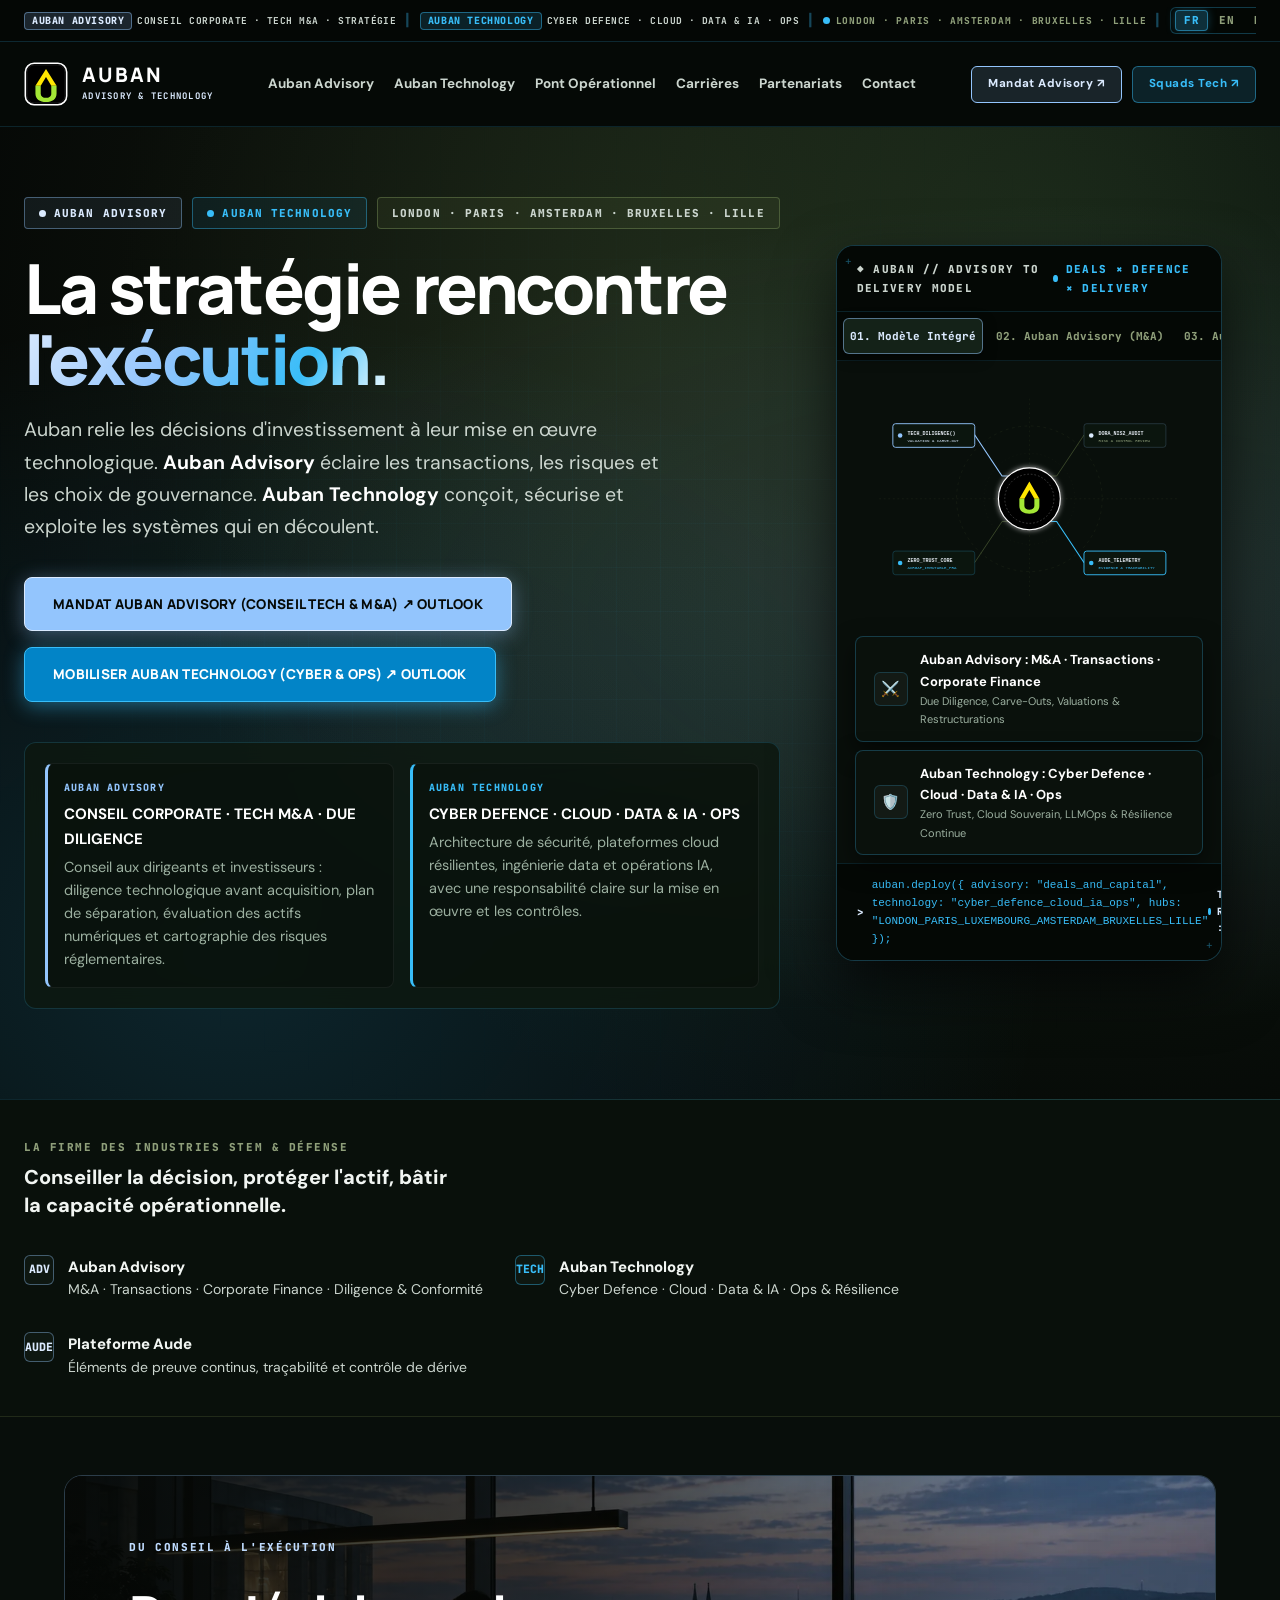
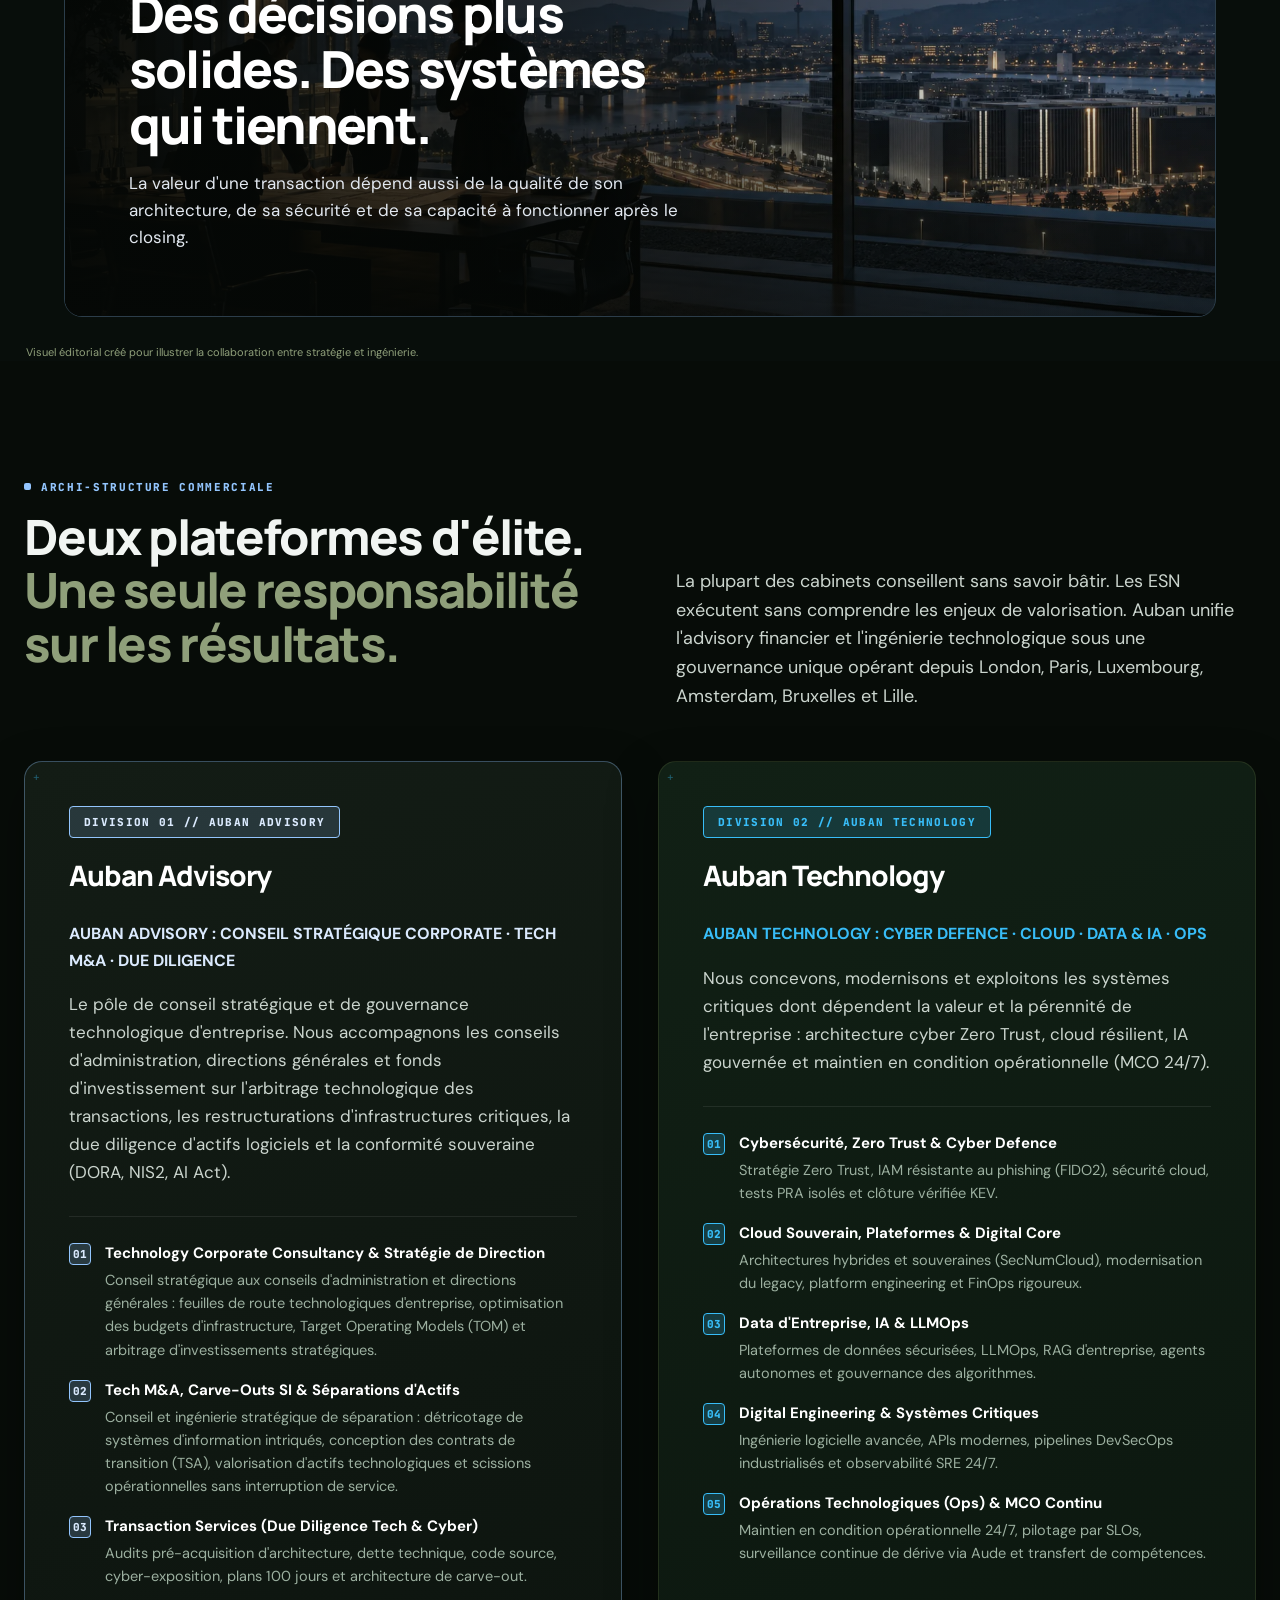
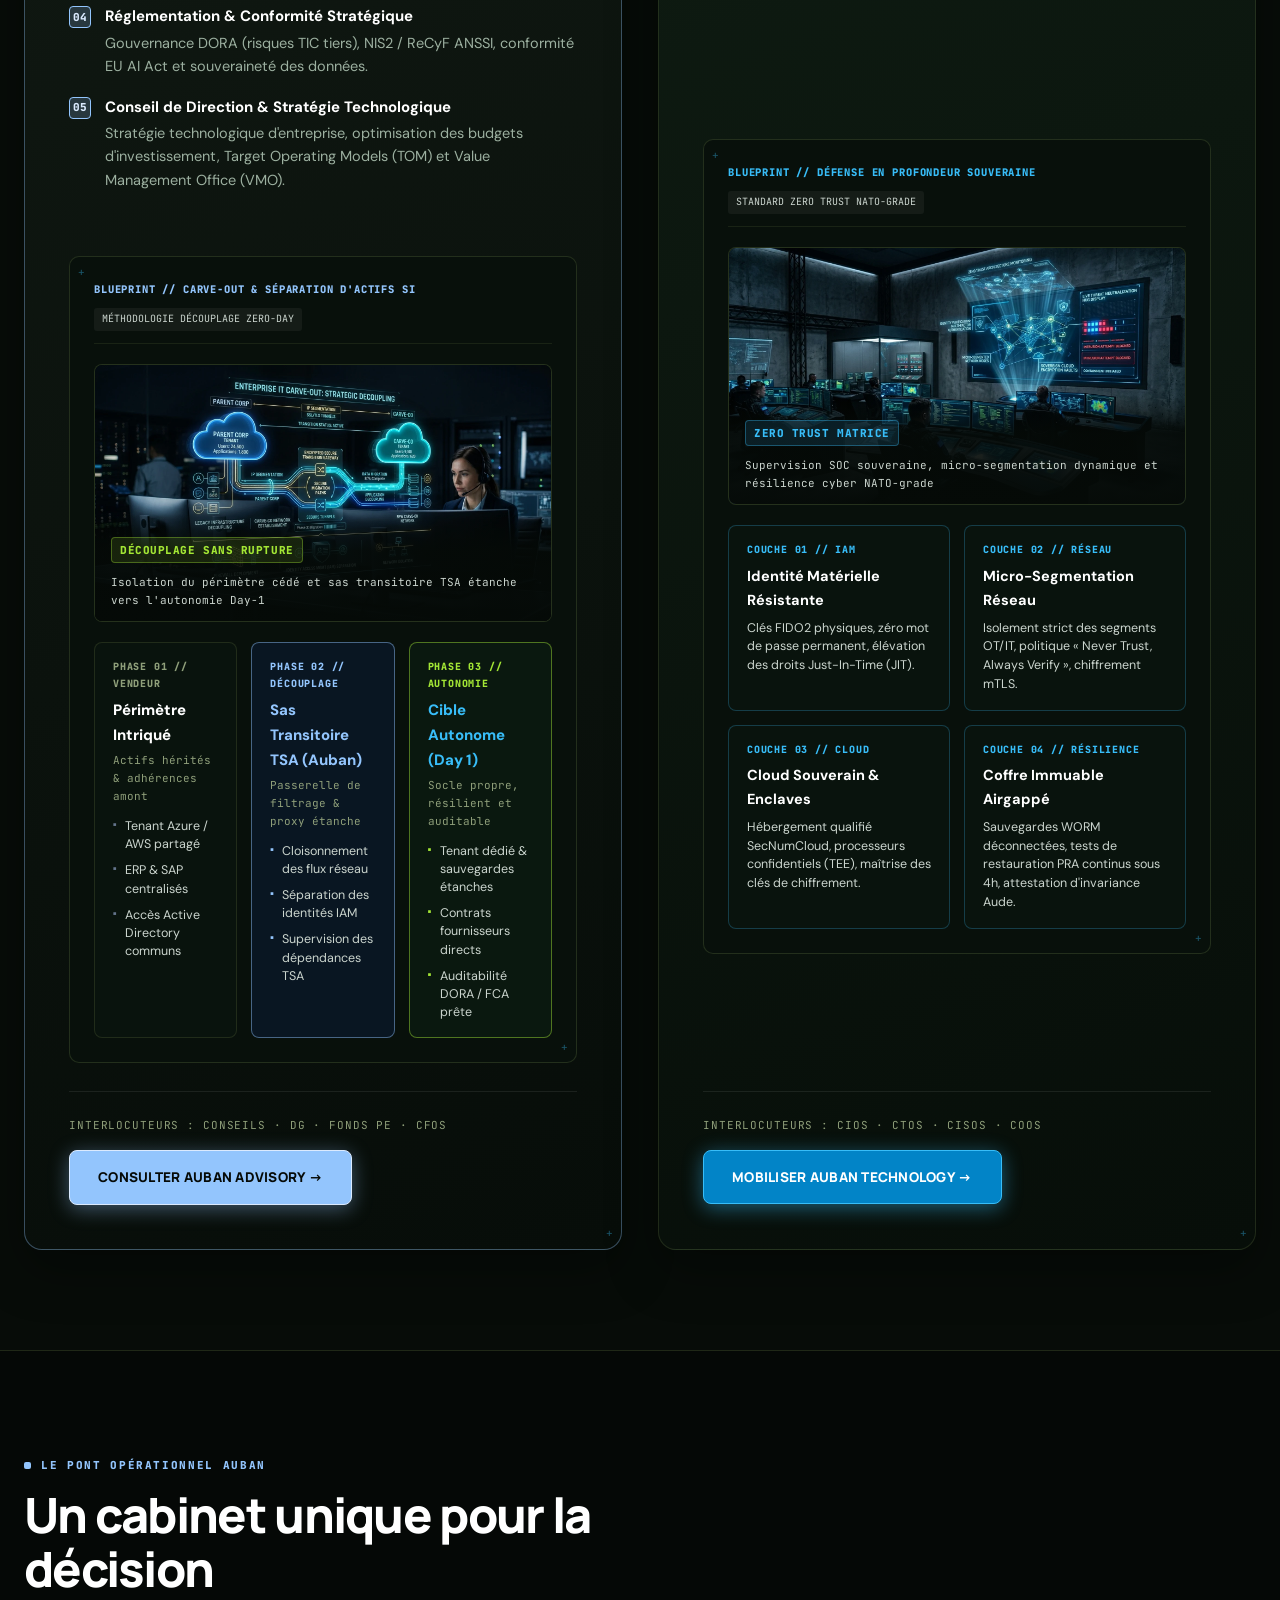
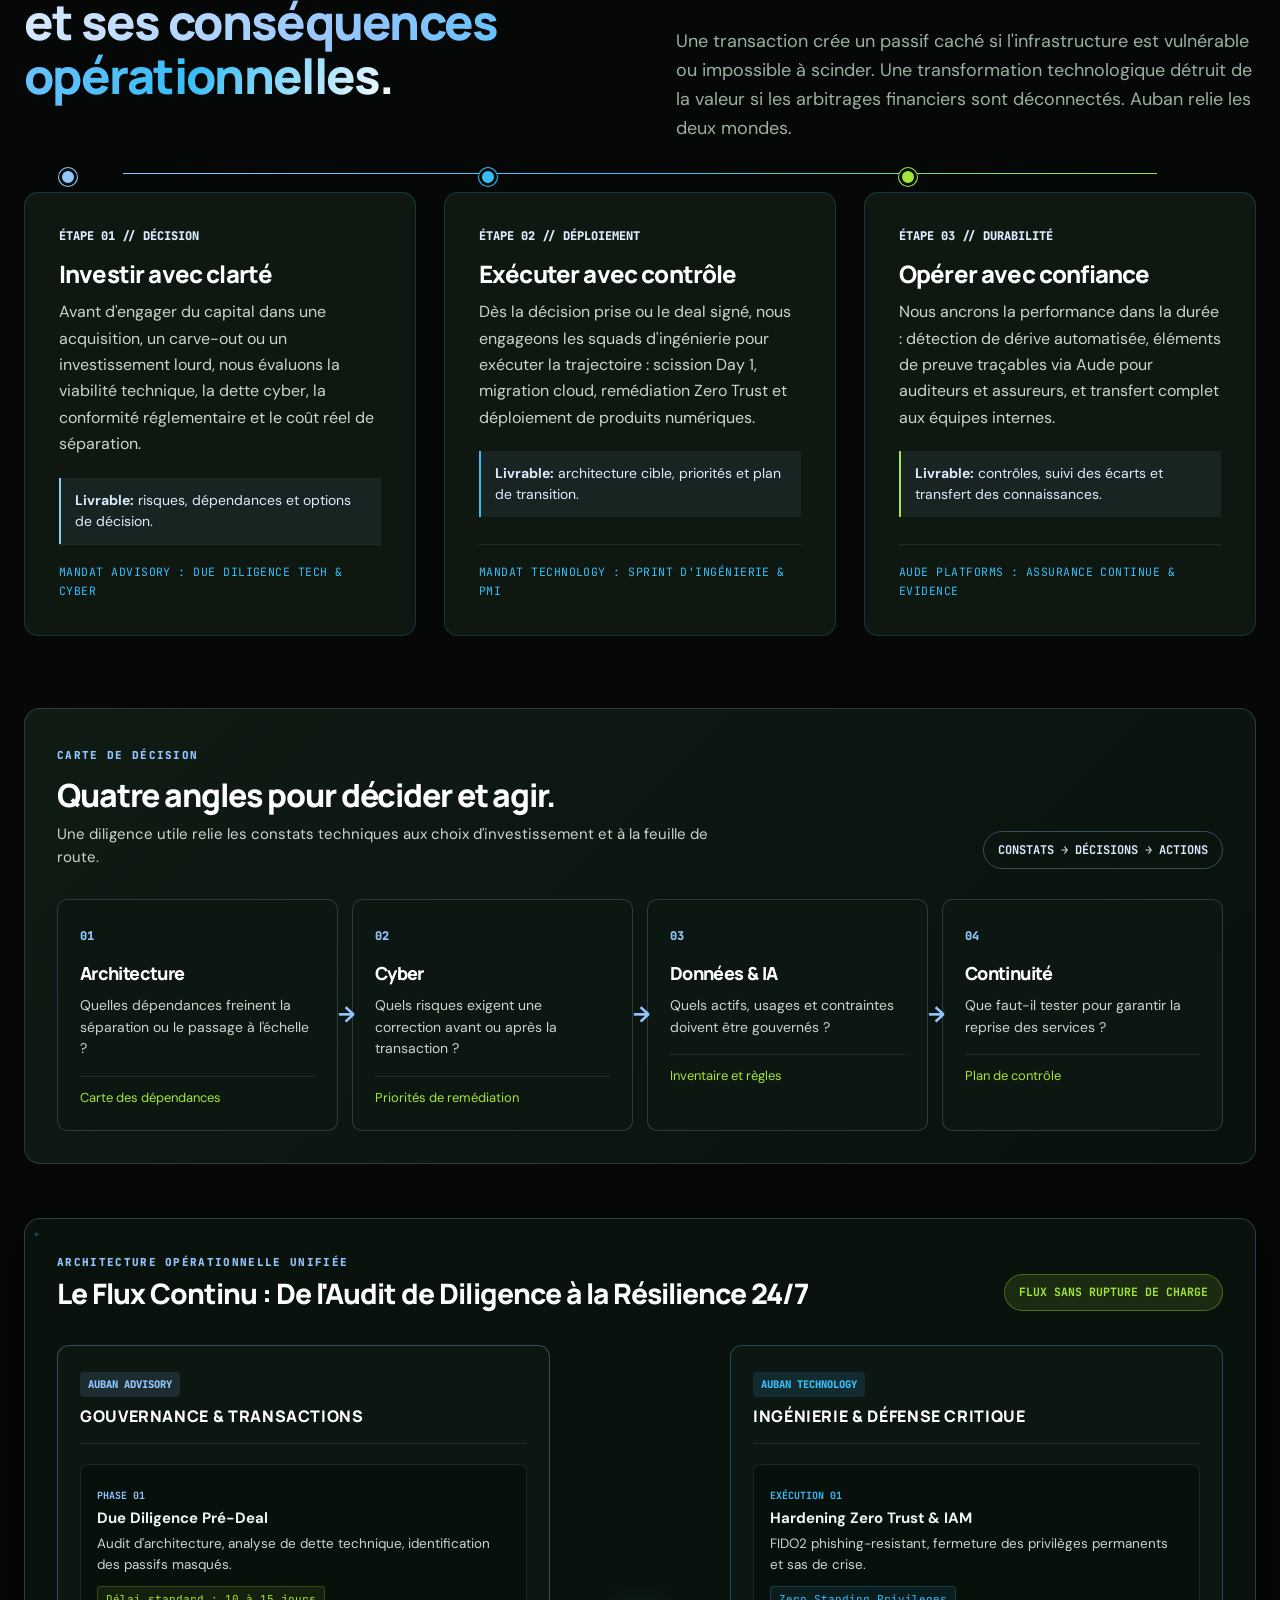
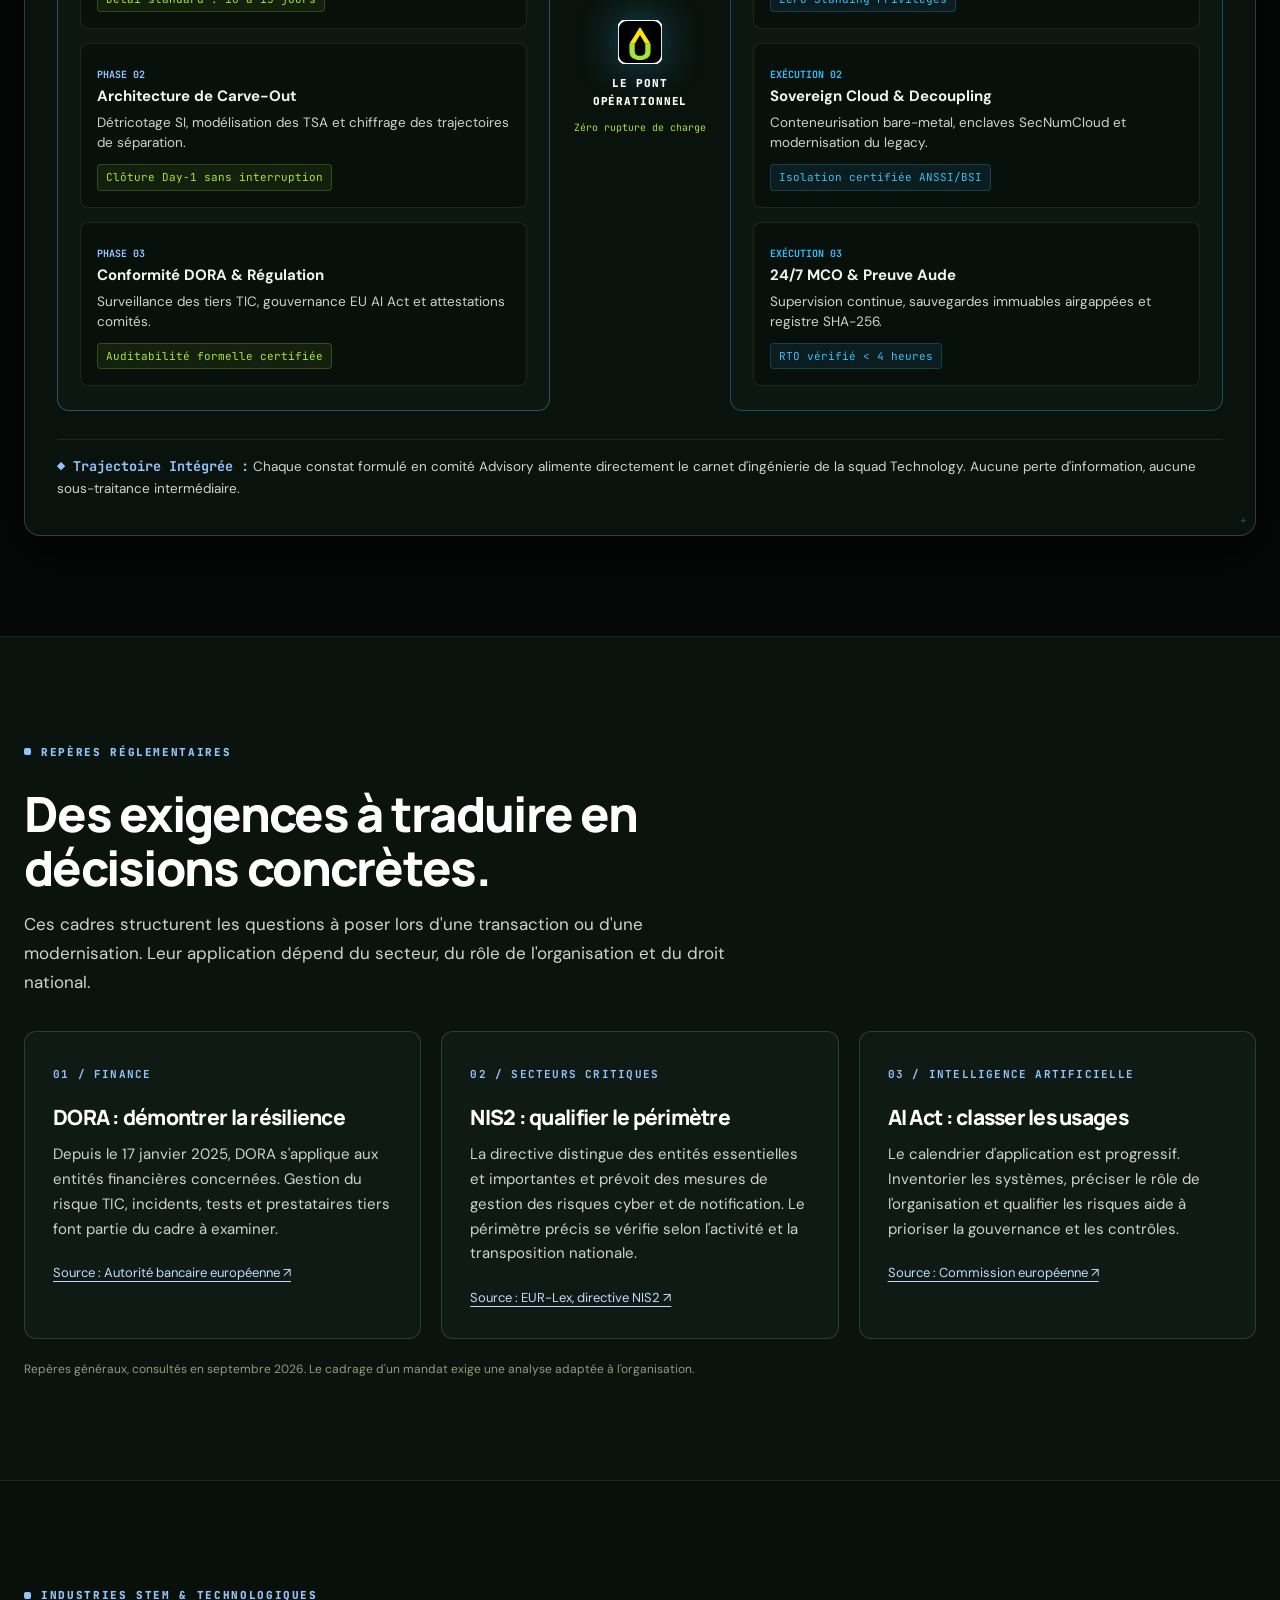
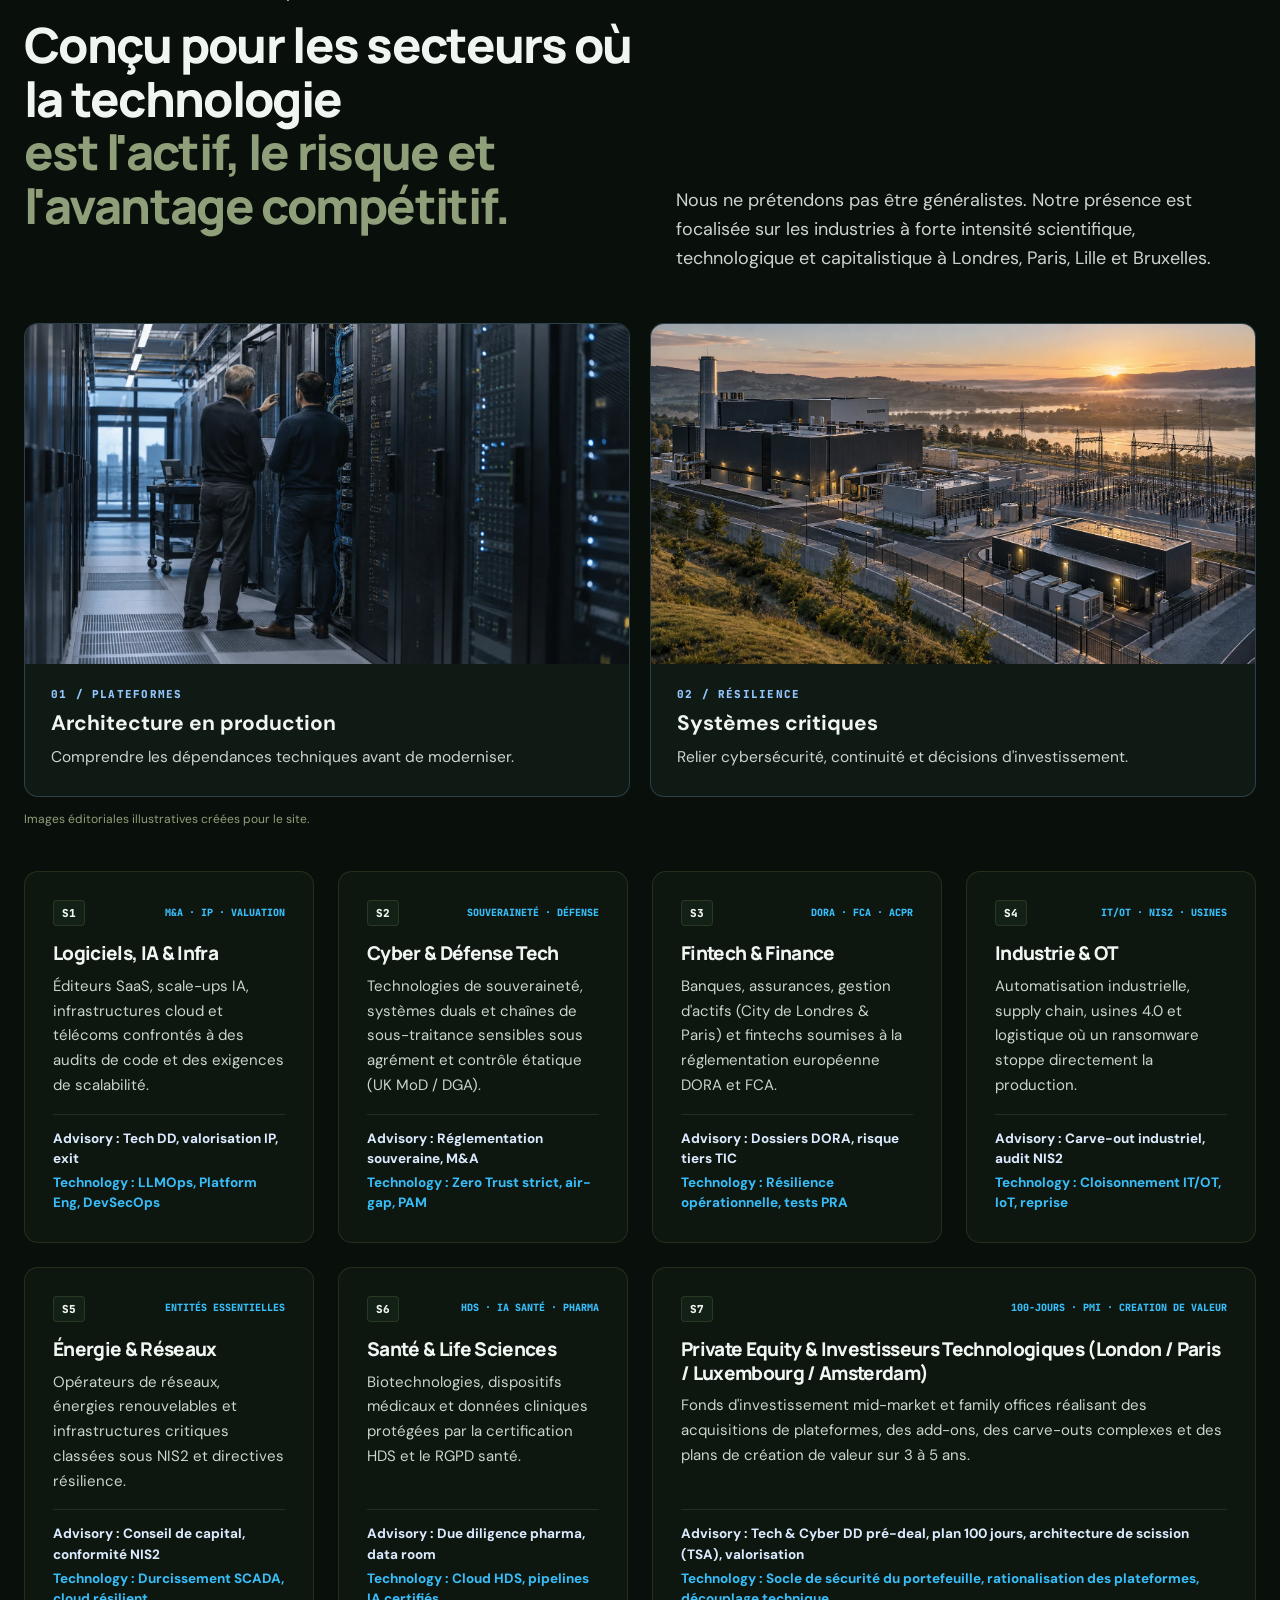
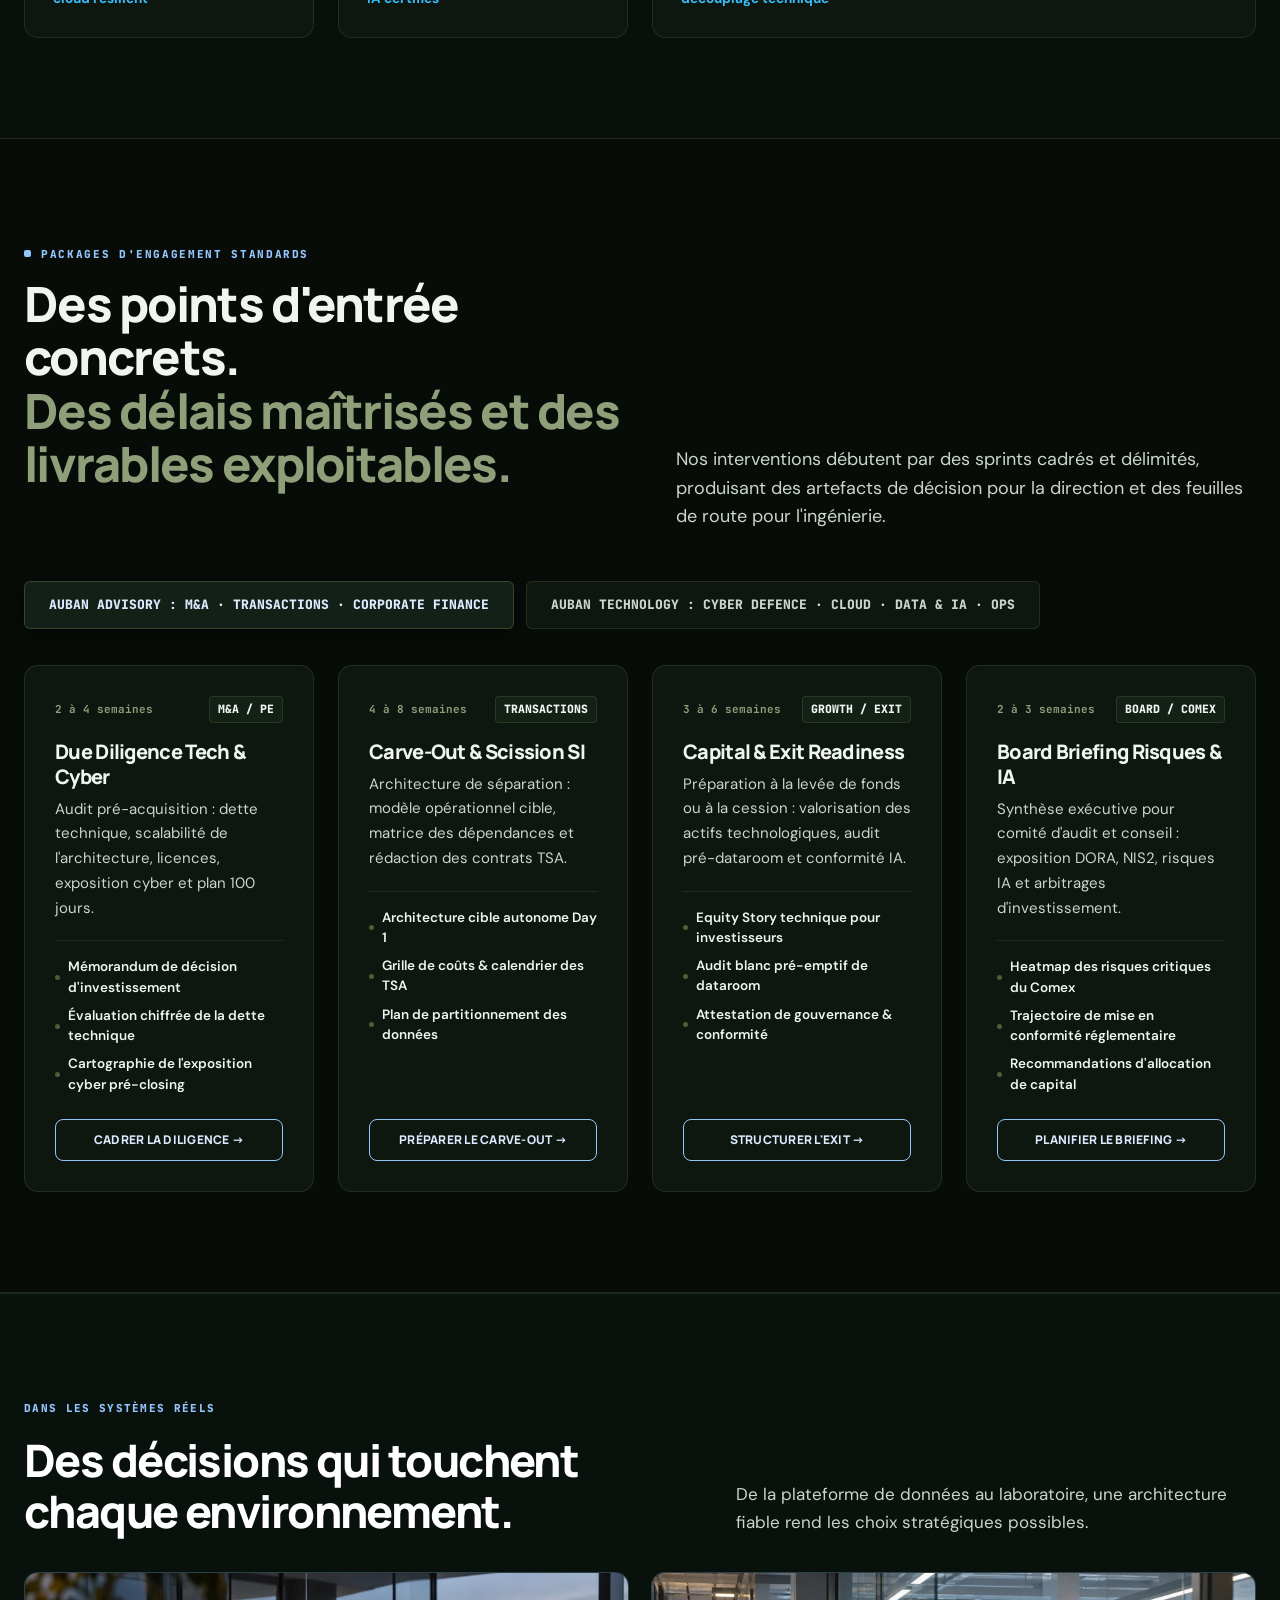
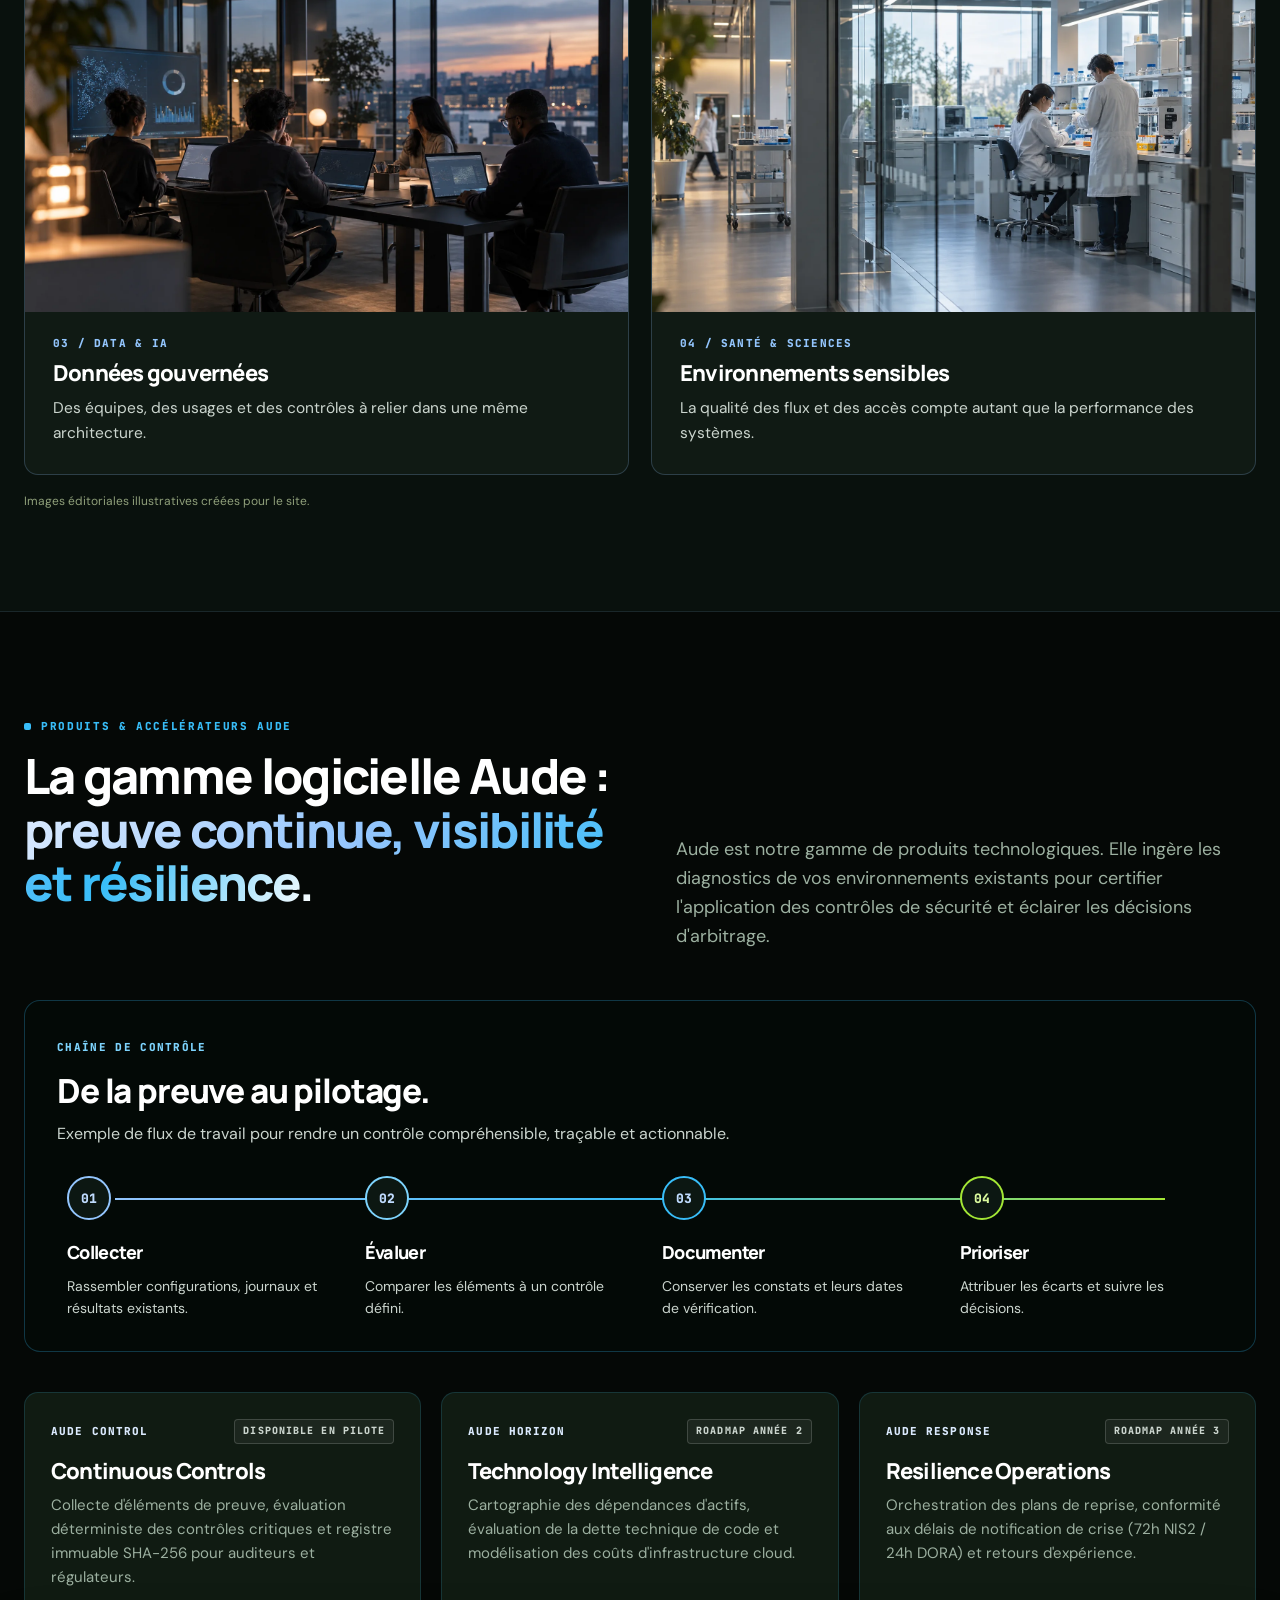
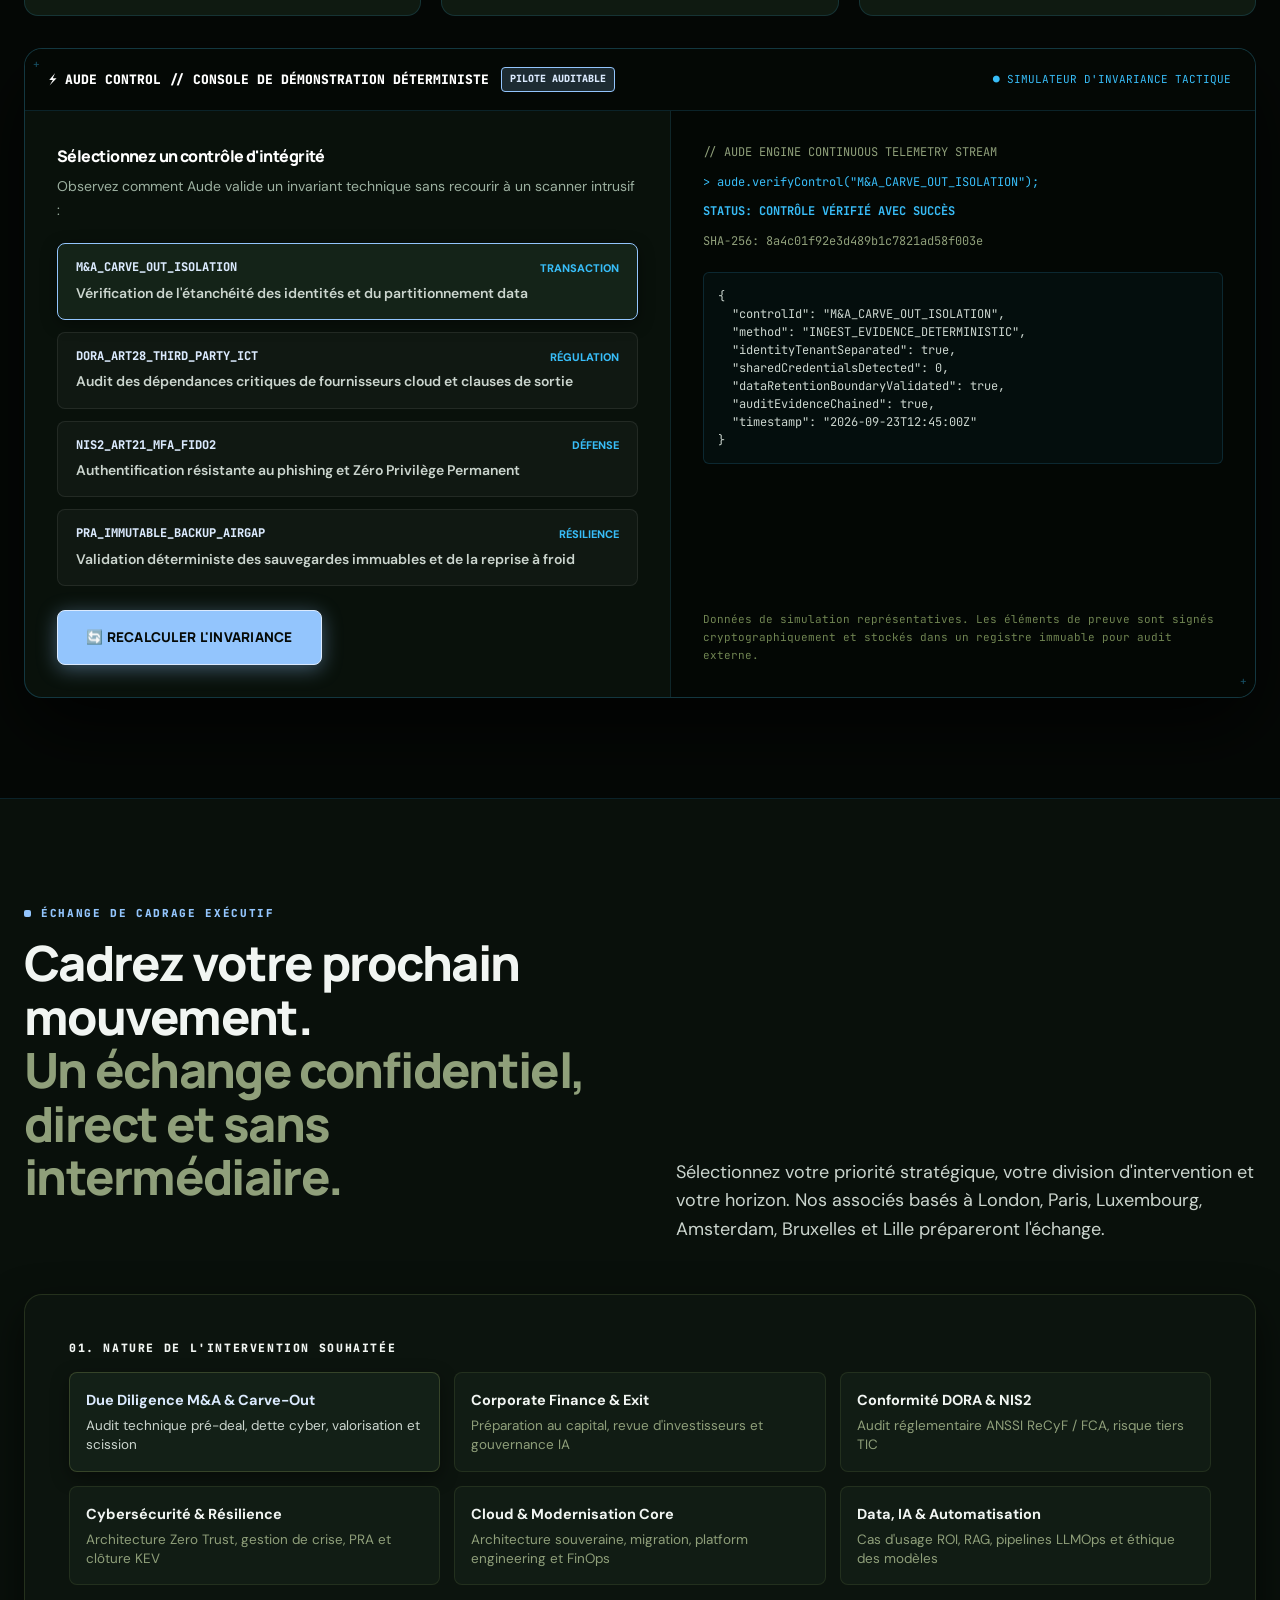
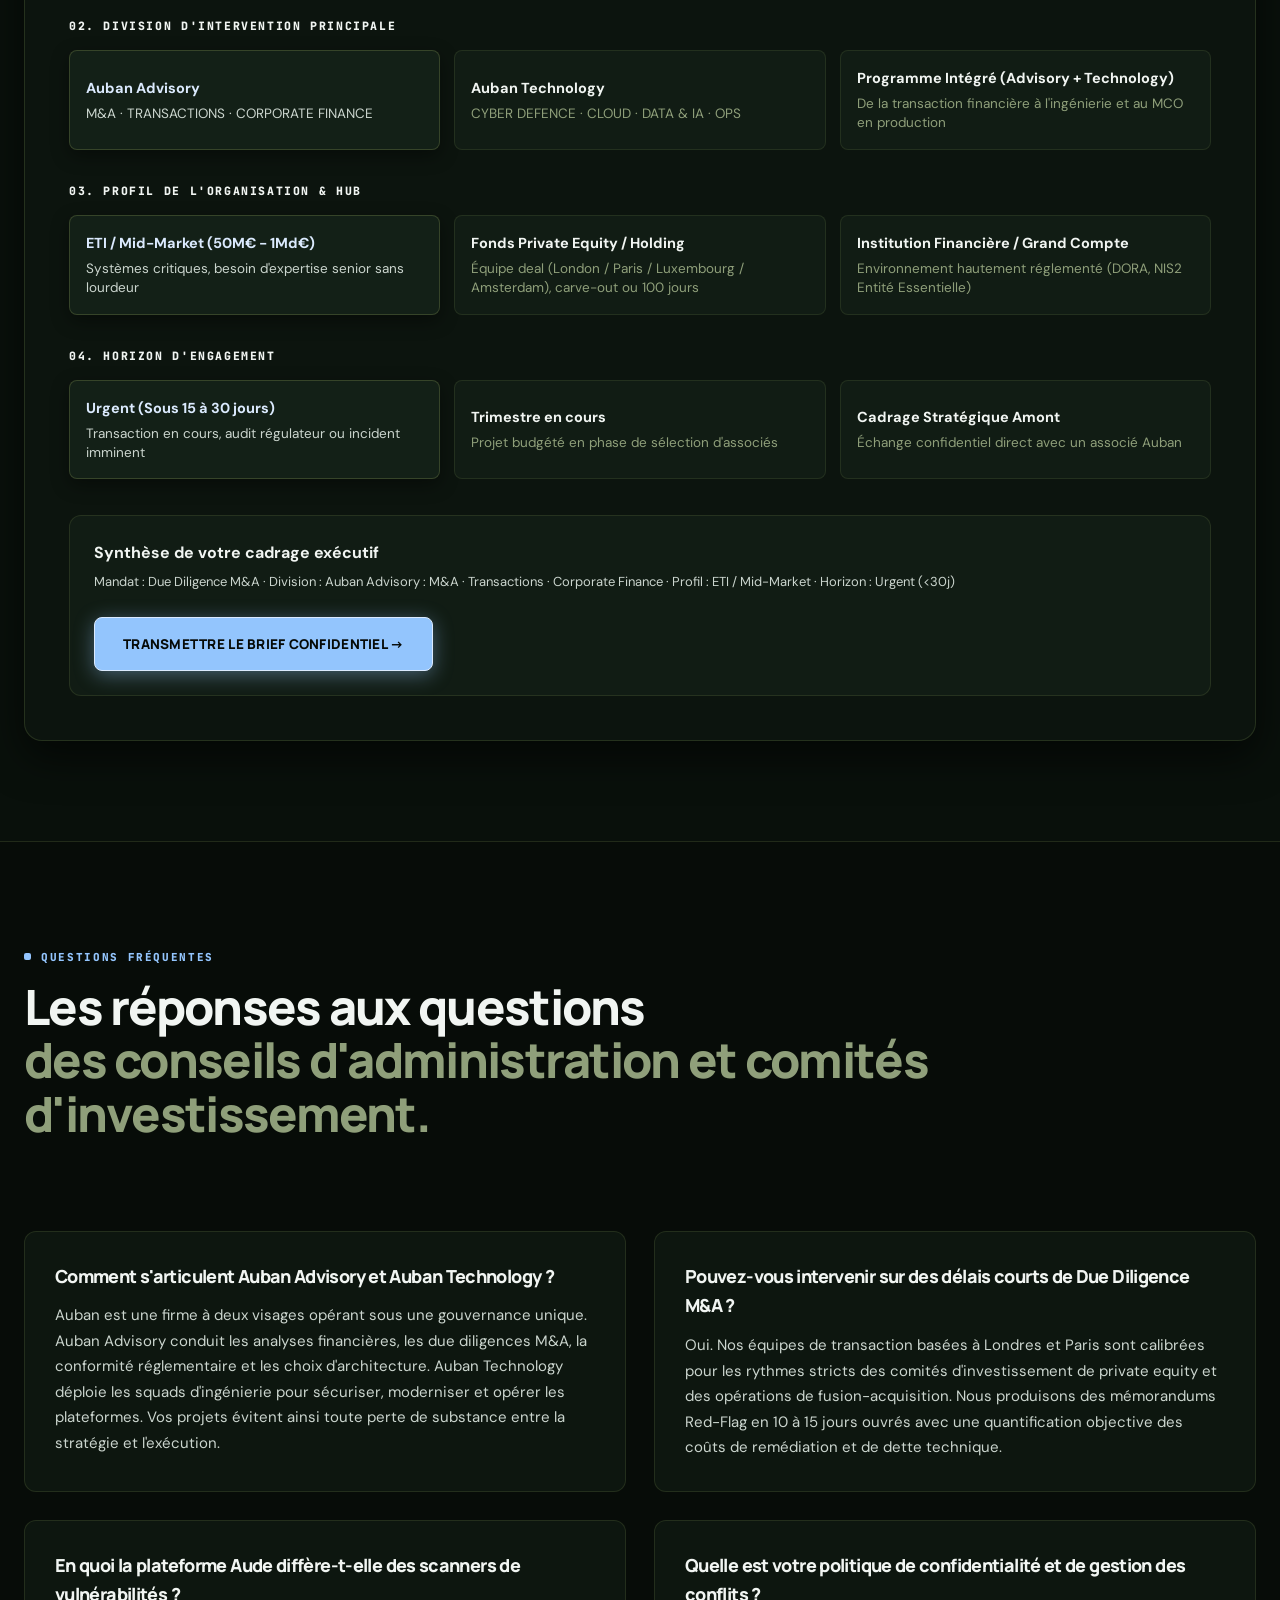
==== index.html @ d3a71832 "Fix overlapping topology layout with clean grid & embed tactical pictures for carveout, zerotrust, a" ====
<!DOCTYPE html>
<html lang="fr">
<head>
  <meta charset="UTF-8">
  <meta name="viewport" content="width=device-width, initial-scale=1.0">
  <title>Auban | Conseil stratégique, transactions &amp; ingénierie technologique</title>
  <meta name="description" content="Auban relie conseil en transactions, cybersécurité, cloud, data et ingénierie. De la diligence technologique à la mise en œuvre et aux contrôles.">
  <link rel="canonical" href="https://auban.fr/">
  <link rel="alternate" hreflang="fr" href="https://auban.fr/">
  <link rel="alternate" hreflang="en" href="https://auban.fr/en.html">
  <link rel="alternate" hreflang="nl" href="https://auban.fr/nl.html">
  <link rel="alternate" hreflang="x-default" href="https://auban.fr/en.html">
  <link rel="icon" type="image/svg+xml" href="favicon.svg">
  <link rel="apple-touch-icon" href="apple-touch-icon.png">
  <link rel="manifest" href="site.webmanifest">
  <meta name="theme-color" content="#000000">

  <!-- OpenGraph Protocol -->
  <meta property="og:type" content="website">
  <meta property="og:site_name" content="Auban">
  <meta property="og:locale" content="fr_FR">
  <meta property="og:url" content="https://auban.fr/">
  <meta property="og:title" content="AUBAN ADVISORY : M&amp;A · TRANSACTIONS · CORPORATE FINANCE ┃ AUBAN TECHNOLOGY : CYBER DEFENCE · CLOUD · DATA &amp; IA · OPS">
  <meta property="og:description" content="Auban : AUBAN ADVISORY (M&amp;A · Transactions · Corporate Finance) et AUBAN TECHNOLOGY (Cyber Defence · Cloud · Data &amp; IA · Ops). London · Paris · Luxembourg · Amsterdam · Bruxelles · Lille.">
  <meta property="og:image" content="https://auban.fr/og-image.png">
  <meta property="og:image:width" content="1200">
  <meta property="og:image:height" content="630">
  <meta property="og:image:alt" content="Auban — Advisory &amp; Technology (London · Paris · Luxembourg · Amsterdam · Bruxelles · Lille)">

  <!-- Twitter / X Card Protocol -->
  <meta name="twitter:card" content="summary_large_image">
  <meta name="twitter:title" content="AUBAN ADVISORY : M&amp;A · TRANSACTIONS · CORPORATE FINANCE ┃ AUBAN TECHNOLOGY : CYBER DEFENCE · CLOUD · DATA &amp; IA · OPS">
  <meta name="twitter:description" content="Auban : AUBAN ADVISORY (M&amp;A · Transactions · Corporate Finance) et AUBAN TECHNOLOGY (Cyber Defence · Cloud · Data &amp; IA · Ops). London · Paris · Luxembourg · Amsterdam · Bruxelles · Lille.">
  <meta name="twitter:image" content="https://auban.fr/og-image.png">

  <!-- Institutional Schema.org Structured Data -->
  <script type="application/ld+json">
  {
    "@context": "https://schema.org",
    "@graph": [
      {
        "@type": "Organization",
        "@id": "https://auban.fr/#organization",
        "name": "Auban",
        "alternateName": "Auban Advisory & Technology",
        "url": "https://auban.fr/",
        "logo": "https://auban.fr/og-image.png",
        "image": "https://auban.fr/og-image.png",
        "description": "Cabinet technologique d'arbitrage et d'ingénierie combinant Auban Advisory (M&A, Transactions, Corporate Finance) et Auban Technology (Cyber Defence, Cloud Souverain, Data & IA, MCO 24/7).",
        "email": "info@auban.fr",
        "telephone": "+33758585705",
        "address": [
          { "@type": "PostalAddress", "addressLocality": "London", "addressCountry": "GB" },
          { "@type": "PostalAddress", "addressLocality": "Paris", "addressCountry": "FR" },
          { "@type": "PostalAddress", "addressLocality": "Luxembourg", "addressCountry": "LU" },
      { "@type": "PostalAddress", "addressLocality": "Amsterdam", "addressCountry": "NL" },
          { "@type": "PostalAddress", "addressLocality": "Bruxelles", "addressCountry": "BE" },
          { "@type": "PostalAddress", "addressLocality": "Lille", "addressCountry": "FR" }
        ],
        "areaServed": ["GB", "FR", "NL", "BE", "EU"]
      },
      {
        "@type": "WebSite",
        "@id": "https://auban.fr/#website",
        "url": "https://auban.fr/",
        "name": "Auban",
        "publisher": { "@id": "https://auban.fr/#organization" },
        "inLanguage": ["fr-FR", "en-GB", "nl-NL"]
      }
    ]
  }
  
      </script>
  <link rel="preconnect" href="https://fonts.googleapis.com">
  <link rel="preconnect" href="https://fonts.gstatic.com" crossorigin>
  <link href="https://fonts.googleapis.com/css2?family=DM+Sans:ital,opsz,wght@0,9..40,300..900;1,9..40,300..900&family=JetBrains+Mono:wght@400;600;700;800&family=Manrope:wght@400;600;700;800;900&display=swap" rel="stylesheet">
  <style>
    :root {
      /* Tactical Military & Stealth Corporate Palette (Zero White Background) */
      --mil-night: #050806;
      --mil-deep: #070c08;
      --mil-bg: #090f0b;
      --mil-surface: #0e1711;
      --mil-surface-elevated: #132017;
      --mil-card: rgba(14, 23, 17, 0.95);
      --mil-card-border: rgba(77, 93, 54, 0.35);
      --mil-card-border-brass: rgba(147, 197, 253, 0.35);

      --ink: #f1f5f2;           /* Light text for dark theme */
      --ink-soft: #cbd5ce;      /* Muted light text */
      --ink-muted: #8f9f7a;     /* Sage muted text */
      --paper: #070c08;         /* Replaced white with dark stealth */
      --canvas: #0a120c;        /* Replaced light ivory with dark canvas */
      --canvas-surface: #0e1a12;
      --canvas-subtle: #121d15;
      --line: rgba(77, 93, 54, 0.35);
      --line-subtle: rgba(77, 93, 54, 0.20);

      /* Tactical Olive Drab & Ranger Greens */
      --olive-drab: #4d5d36;
      --olive-deep: #26331a;
      --olive-light: #708552;
      --olive-sage: #8f9f7a;
      --olive-slate: #586b5b;

      /* Technology & Cyber Accent: High-Visibility Tactical Electric Blue (replacing lime for text) */
      --tech-blue: #38bdf8;
      --tech-blue-bright: #60a5fa;
      --tech-blue-deep: #0284c7;
      --tech-blue-glow: rgba(56, 189, 248, 0.45);

      --phosphor: #38bdf8;
      --phosphor-bright: #38bdf8;
      --phosphor-dark: #0284c7;
      --phosphor-glow: rgba(56, 189, 248, 0.45);

      /* Advisory & Corporate Strategy: High-Visibility Strategic Blue / Ice Blue */
      --brass: #93c5fd;
      --brass-light: #dbeafe;
      --brass-deep: #2563eb;
      --brass-glow: rgba(147, 197, 253, 0.40);

      /* Operational Alert Colors */
      --alert-amber: #f59e0b;
      --alert-red: #ef4444;

      --font-sans: 'DM Sans', -apple-system, BlinkMacSystemFont, "Segoe UI", Roboto, sans-serif;
      --font-display: 'Manrope', -apple-system, BlinkMacSystemFont, "Segoe UI", Roboto, sans-serif;
      --font-mono: 'JetBrains Mono', monospace;
    }

    * { box-sizing: border-box; }
    html {
      scroll-behavior: smooth;
      scroll-padding-top: 90px;
      font-size: 16px;
    }
    body {
      margin: 0;
      background: #070c08;
      color: var(--ink);
      font-family: var(--font-sans);
      -webkit-font-smoothing: antialiased;
      line-height: 1.65;
      overflow-x: hidden;
    }

    /* Container */
    .container {
      width: min(100% - 48px, 1340px);
      margin-inline: auto;
    }

    /* Typography */
    h1, h2, h3, h4, h5 {
      font-family: var(--font-display);
      letter-spacing: -0.035em;
      color: var(--ink);
      font-weight: 850;
      margin-top: 0;
    }
    h1 {
      font-size: clamp(44px, 5.4vw, 84px);
      line-height: 1.02;
    }
    h2 {
      font-size: clamp(32px, 3.8vw, 56px);
      line-height: 1.1;
    }
    h3 {
      font-size: clamp(22px, 2.2vw, 32px);
      line-height: 1.25;
    }
    p {
      font-size: 17px;
      line-height: 1.7;
      color: var(--ink-soft);
      margin-top: 0;
    }
    a { color: inherit; text-decoration: none; }
    button { font: inherit; cursor: pointer; border: none; }
    :focus-visible { outline: 3px solid var(--phosphor-bright); outline-offset: 3px; }
    .skip-link {
      position: fixed;
      top: 10px;
      left: 10px;
      z-index: 500;
      padding: 10px 16px;
      border-radius: 8px;
      background: var(--phosphor-bright);
      color: var(--mil-night);
      font-weight: 800;
      transform: translateY(-160%);
      transition: transform 0.2s ease;
    }
    .skip-link:focus { transform: translateY(0); }

    /* Highlights & Military Gradients */
    .text-brass { color: var(--brass) !important; }
    .text-phosphor { color: var(--phosphor-bright) !important; }
    .text-olive { color: var(--olive-light) !important; }
    .text-white { color: #ffffff !important; }
    .text-muted { color: var(--ink-muted) !important; }

    .highlight-brass {
      background: linear-gradient(120deg, #f2f4ec 0%, var(--brass) 55%, var(--brass-light) 100%);
      -webkit-background-clip: text;
      -webkit-text-fill-color: transparent;
    }
    .highlight-phosphor {
      background: linear-gradient(120deg, #ffffff 0%, var(--phosphor-bright) 60%, var(--phosphor) 100%);
      -webkit-background-clip: text;
      -webkit-text-fill-color: transparent;
    }
    .highlight-military {
      background: linear-gradient(120deg, var(--brass-light) 0%, var(--brass) 40%, var(--phosphor-bright) 75%, #ffffff 100%);
      -webkit-background-clip: text;
      -webkit-text-fill-color: transparent;
    }

    /* Badges & Eyebrows */
    .eyebrow {
      display: inline-flex;
      align-items: center;
      gap: 10px;
      font-size: 11px;
      font-weight: 800;
      text-transform: uppercase;
      letter-spacing: 0.15em;
      margin-bottom: 14px;
      font-family: var(--font-mono);
    }
    .eyebrow-brass { color: var(--brass); }
    .eyebrow-phosphor { color: var(--phosphor-bright); }
    .eyebrow-rule {
      width: 7px;
      height: 7px;
      border-radius: 2px;
      background: currentColor;
    }

    /* Buttons: Military Tactical System */
    .btn {
      display: inline-flex;
      align-items: center;
      justify-content: center;
      gap: 10px;
      padding: 15px 28px;
      border-radius: 8px;
      font-weight: 800;
      font-size: 13.5px;
      letter-spacing: 0.02em;
      transition: all 0.22s cubic-bezier(0.16, 1, 0.3, 1);
      cursor: pointer;
      text-align: center;
      font-family: var(--font-display);
      text-transform: uppercase;
    }
    .btn-brass {
      background: var(--brass);
      color: #060a07;
      box-shadow: 0 4px 20px var(--brass-glow);
      border: 1px solid var(--brass-light);
    }
    .btn-brass:hover {
      background: var(--brass-light);
      transform: translateY(-2px);
      box-shadow: 0 8px 30px rgba(147, 197, 253, 0.55);
    }
    .btn-phosphor {
      background: #0284c7;
      color: #ffffff;
      box-shadow: 0 4px 20px var(--tech-blue-glow);
      border: 1px solid var(--tech-blue);
    }
    .btn-phosphor:hover {
      background: var(--tech-blue);
      color: #04080a;
      transform: translateY(-2px);
      box-shadow: 0 8px 30px rgba(56, 189, 248, 0.65);
    }
    .btn-glass {
      background: rgba(255, 255, 255, 0.06);
      color: #ffffff;
      border: 1px solid rgba(255, 255, 255, 0.16);
      backdrop-filter: blur(12px);
    }
    .btn-glass:hover {
      background: rgba(255, 255, 255, 0.12);
      border-color: rgba(255, 255, 255, 0.35);
      transform: translateY(-2px);
    }
    .btn-outline-brass {
      background: transparent;
      color: var(--brass-light);
      border: 1px solid var(--brass);
    }
    .btn-outline-brass:hover {
      background: rgba(147, 197, 253, 0.15);
      transform: translateY(-2px);
    }
    .btn-outline-phosphor {
      background: transparent;
      color: var(--tech-blue);
      border: 1px solid var(--tech-blue);
    }
    .btn-outline-phosphor:hover {
      background: rgba(56, 189, 248, 0.18);
      transform: translateY(-2px);
    }

    /* Pulse Dots */
    .pulse-dot {
      width: 7px;
      height: 7px;
      border-radius: 50%;
      background: currentColor;
      display: inline-block;
      animation: pulseAnim 2.2s infinite ease-in-out;
    }
    @keyframes pulseAnim {
      0%, 100% { opacity: 1; transform: scale(1); }
      50% { opacity: 0.3; transform: scale(0.75); }
    }

    /* Tactical Crosshair Markers */
    .crosshair-corner {
      position: relative;
    }
    .crosshair-corner::before {
      content: "+";
      position: absolute;
      top: 6px;
      left: 8px;
      font-family: var(--font-mono);
      font-size: 11px;
      color: rgba(56, 189, 248, 0.4);
      pointer-events: none;
    }
    .crosshair-corner::after {
      content: "+";
      position: absolute;
      bottom: 6px;
      right: 8px;
      font-family: var(--font-mono);
      font-size: 11px;
      color: rgba(56, 189, 248, 0.4);
      pointer-events: none;
    }

    /* ========================================================
       TOP TACTICAL COMMAND RIBBON
       ======================================================== */
    .top-command-ribbon {
      background: #040705;
      border-bottom: 1px solid rgba(56, 189, 248, 0.18);
      padding: 7px 0;
      font-family: var(--font-mono);
      font-size: 10.5px;
      letter-spacing: 0.05em;
      position: relative;
      z-index: 101;
      white-space: nowrap;
      line-height: 1.2;
    }
    .command-ribbon-inner {
      display: flex;
      align-items: center;
      justify-content: space-between;
      gap: 12px;
      white-space: nowrap;
      flex-wrap: nowrap;
      overflow-x: auto;
      scrollbar-width: none;
    }
    .command-ribbon-inner::-webkit-scrollbar {
      display: none;
    }
    .ribbon-unit {
      display: flex;
      align-items: center;
      gap: 7px;
      white-space: nowrap;
      flex-shrink: 0;
    }
    .ribbon-kicker {
      font-weight: 800;
      padding: 2px 7px;
      border-radius: 4px;
      font-size: 10px;
      letter-spacing: 0.06em;
      white-space: nowrap;
      flex-shrink: 0;
    }
    .kicker-advisory {
      background: rgba(147, 197, 253, 0.16);
      color: var(--brass-light);
      border: 1px solid rgba(147, 197, 253, 0.45);
    }
    .kicker-tech {
      background: rgba(56, 189, 248, 0.14);
      color: var(--tech-blue);
      border: 1px solid rgba(56, 189, 248, 0.45);
    }
    .ribbon-desc {
      color: #cbd5ce;
      font-weight: 700;
      white-space: nowrap;
      flex-shrink: 0;
    }
    .ribbon-sep {
      color: rgba(56, 189, 248, 0.35);
      font-size: 11px;
      white-space: nowrap;
      flex-shrink: 0;
    }
    .ribbon-hubs {
      display: flex;
      align-items: center;
      gap: 6px;
      color: var(--olive-sage);
      font-weight: 750;
      letter-spacing: 0.08em;
      white-space: nowrap;
      flex-shrink: 0;
    }
    @media (max-width: 1280px) {
      .top-command-ribbon { font-size: 9.5px; }
      .command-ribbon-inner { gap: 8px; }
      .ribbon-unit { gap: 5px; }
    }
    @media (max-width: 1100px) {
      .top-command-ribbon { font-size: 9px; }
      .command-ribbon-inner { gap: 6px; }
      .ribbon-kicker { font-size: 9px; padding: 1px 5px; }
    }
    @media (max-width: 960px) {
      .top-command-ribbon { display: none; }
    }

    /* Tactical Language Switcher */
    .lang-switcher {
      display: inline-flex;
      align-items: center;
      background: rgba(4, 8, 5, 0.92);
      border: 1px solid rgba(56, 189, 248, 0.28);
      border-radius: 6px;
      padding: 2px 4px;
      gap: 3px;
      font-family: var(--font-mono);
      font-size: 11px;
      font-weight: 800;
      letter-spacing: 0.06em;
    }
    .lang-btn {
      color: #8f9f7a;
      padding: 3px 8px;
      border-radius: 4px;
      text-decoration: none;
      transition: all 0.2s ease;
      line-height: 1.2;
    }
    .lang-btn:hover {
      color: #ffffff;
      background: rgba(255, 255, 255, 0.08);
    }
    .lang-btn.active {
      background: rgba(56, 189, 248, 0.22);
      color: var(--tech-blue);
      border: 1px solid rgba(56, 189, 248, 0.5);
      box-shadow: 0 0 10px rgba(56, 189, 248, 0.25);
    }

    /* ========================================================
       TOP HEADER & TICKER
       ======================================================== */
    .site-header {
      position: sticky;
      top: 0;
      z-index: 100;
      background: rgba(6, 10, 7, 0.95);
      backdrop-filter: blur(18px);
      border-bottom: 1px solid rgba(56, 189, 248, 0.15);
    }
    .header-inner {
      display: flex;
      align-items: center;
      justify-content: space-between;
      height: 84px;
      gap: 24px;
    }
    .brand-wrap {
      display: flex;
      align-items: center;
      gap: 16px;
    }
    .brand-logo {
      display: flex;
      align-items: center;
      gap: 14px;
      font-family: var(--font-display);
      font-size: 22px;
      font-weight: 900;
      letter-spacing: -0.02em;
      color: white;
    }

    /* Tactical AU Monogram: Olive & Military Feel */
    .au-monogram-svg {
      width: 44px;
      height: 44px;
      flex-shrink: 0;
    }
    .brand-text-block {
      display: flex;
      flex-direction: column;
    }
    .brand-text-title {
      font-size: 20px;
      font-weight: 900;
      letter-spacing: 0.1em;
      color: #ffffff;
      line-height: 1;
    }
    .brand-text-sub {
      font-size: 9px;
      font-family: var(--font-mono);
      font-weight: 700;
      letter-spacing: 0.14em;
      color: var(--brass-light);
      margin-top: 4px;
    }
    .brand-location-tag {
      display: none;
    }
    .header-nav {
      display: flex;
      align-items: center;
      gap: 20px;
    }
    .nav-link {
      font-size: 13.5px;
      font-weight: 700;
      color: #cbd5ce;
      transition: color 0.2s;
    }
    .nav-link:hover { color: #ffffff; }
    .nav-link.nav-advisory:hover { color: var(--brass-light); }
    .nav-link.nav-tech:hover { color: var(--tech-blue); }

    .header-dual-cta {
      display: flex;
      align-items: center;
      gap: 10px;
    }
    .header-cta-advisory {
      padding: 8px 16px;
      border-radius: 6px;
      font-size: 11.5px;
      font-weight: 800;
      background: rgba(147, 197, 253, 0.14);
      color: var(--brass-light);
      border: 1px solid var(--brass);
      transition: all 0.2s;
      letter-spacing: 0.04em;
    }
    .header-cta-advisory:hover {
      background: var(--brass);
      color: #060a07;
    }
    .header-cta-tech {
      padding: 8px 16px;
      border-radius: 6px;
      font-size: 11.5px;
      font-weight: 800;
      background: rgba(56, 189, 248, 0.14);
      color: var(--tech-blue);
      border: 1px solid rgba(56, 189, 248, 0.45);
      transition: all 0.2s;
      letter-spacing: 0.04em;
    }
    .header-cta-tech:hover {
      background: var(--tech-blue);
      color: #04080a;
    }
    .mobile-nav { display: none; }

    /* ========================================================
       HERO SECTION: TACTICAL DEFENSE & TRANSACTIONS
       ======================================================== */
    .hero {
      position: relative;
      background: radial-gradient(circle at 82% 16%, #172618 0%, var(--mil-night) 70%);
      color: white;
      padding: 70px 0 90px;
      overflow: hidden;
      border-bottom: 1px solid rgba(56, 189, 248, 0.16);
    }
    .hero-halo {
      position: absolute;
      inset: 0;
      background: radial-gradient(ellipse at 85% 50%, rgba(147, 197, 253, 0.14), transparent 60%),
                  radial-gradient(ellipse at 18% 85%, rgba(56, 189, 248, 0.16), transparent 55%),
                  radial-gradient(circle at 50% 20%, rgba(77, 93, 54, 0.25), transparent 70%);
      pointer-events: none;
    }
    .hero-grid-pattern {
      position: absolute;
      inset: 0;
      background-image: linear-gradient(rgba(56, 189, 248, 0.04) 1px, transparent 1px),
                        linear-gradient(90deg, rgba(56, 189, 248, 0.04) 1px, transparent 1px);
      background-size: 44px 44px;
      mask-image: radial-gradient(ellipse at center, rgba(0, 0, 0, 0.95) 0%, transparent 80%);
      pointer-events: none;
    }
    .hero-grid {
      display: grid;
      grid-template-columns: 1.08fr 0.92fr;
      align-items: center;
      gap: 56px;
      position: relative;
      z-index: 2;
    }
    .hero-pill-cluster {
      display: flex;
      align-items: center;
      gap: 10px;
      flex-wrap: nowrap;
      white-space: nowrap;
      margin-bottom: 24px;
      overflow-x: auto;
      scrollbar-width: none;
    }
    .hero-pill-cluster::-webkit-scrollbar {
      display: none;
    }
    .hero-pill {
      display: inline-flex;
      align-items: center;
      gap: 8px;
      background: rgba(255, 255, 255, 0.04);
      border: 1px solid rgba(255, 255, 255, 0.16);
      padding: 6px 14px;
      border-radius: 4px;
      font-size: 11px;
      font-weight: 800;
      letter-spacing: 0.1em;
      color: #e2e8f0;
      font-family: var(--font-mono);
    }
    .hero-pill-advisory {
      color: var(--brass-light);
      border-color: rgba(147, 197, 253, 0.4);
      background: rgba(147, 197, 253, 0.08);
    }
    .hero-pill-tech {
      color: var(--phosphor-bright);
      border-color: rgba(56, 189, 248, 0.4);
      background: rgba(56, 189, 248, 0.08);
    }
    .hero-pill-london {
      color: #cbd5ce;
      border-color: rgba(112, 133, 82, 0.5);
      background: rgba(77, 93, 54, 0.2);
    }

    .hero h1 {
      color: white;
      margin-bottom: 20px;
    }
    .hero-lead {
      font-size: 19.5px;
      line-height: 1.65;
      color: #cbd5ce;
      max-width: 640px;
      margin-bottom: 34px;
    }
    .hero-lead strong { color: #ffffff; }

    .hero-actions {
      display: flex;
      align-items: center;
      gap: 16px;
      flex-wrap: wrap;
      margin-bottom: 40px;
    }

    /* Dual Platform Cards in Hero */
    .hero-dual-cards {
      display: grid;
      grid-template-columns: 1fr 1fr;
      gap: 16px;
      padding: 20px;
      background: rgba(14, 24, 16, 0.85);
      border: 1px solid rgba(56, 189, 248, 0.18);
      border-radius: 12px;
      backdrop-filter: blur(14px);
    }
    .hero-subcard {
      padding: 16px;
      border-radius: 8px;
      background: rgba(0, 0, 0, 0.25);
      border: 1px solid rgba(255, 255, 255, 0.06);
      transition: all 0.2s ease;
    }
    .hero-subcard-advisory {
      border-left: 3px solid var(--brass);
    }
    .hero-subcard-tech {
      border-left: 3px solid var(--phosphor-bright);
    }
    .hero-subcard:hover {
      background: rgba(255, 255, 255, 0.05);
      transform: translateY(-2px);
    }
    .hero-subcard-kicker {
      font-family: var(--font-mono);
      font-size: 10px;
      font-weight: 800;
      letter-spacing: 0.12em;
      text-transform: uppercase;
      margin-bottom: 6px;
      display: block;
    }
    .hero-subcard strong {
      display: block;
      font-size: 15px;
      color: white;
      margin-bottom: 4px;
    }
    .hero-subcard p {
      font-size: 12.5px;
      color: #9cb0a0;
      line-height: 1.45;
      margin: 0;
    }

    /* ========================================================
       INTERACTIVE MILITARY/TACTICAL RADAR BLUEPRINT
       ======================================================== */
    .execution-visual-box {
      background: var(--mil-bg);
      border: 1px solid rgba(56, 189, 248, 0.25);
      border-radius: 18px;
      overflow: hidden;
      box-shadow: 0 25px 60px rgba(0, 0, 0, 0.7);
      position: relative;
    }
    .visual-topbar {
      background: #040805;
      padding: 14px 20px;
      display: flex;
      justify-content: space-between;
      align-items: center;
      border-bottom: 1px solid rgba(56, 189, 248, 0.15);
      font-size: 11px;
      font-weight: 800;
      letter-spacing: 0.12em;
      font-family: var(--font-mono);
    }
    .visual-topbar-left { color: #cbd5ce; display: flex; align-items: center; gap: 8px; }
    .visual-topbar-right { color: var(--phosphor-bright); display: flex; align-items: center; gap: 8px; }

    .visual-mode-tabs {
      display: grid;
      grid-template-columns: repeat(4, 1fr);
      background: #040805;
      border-bottom: 1px solid rgba(56, 189, 248, 0.12);
      padding: 6px;
      gap: 6px;
    }
    .visual-mode-tab {
      background: transparent;
      border: 1px solid transparent;
      border-radius: 6px;
      padding: 8px 6px;
      color: #8f9f7a;
      font-size: 11px;
      font-weight: 750;
      transition: all 0.2s ease;
      white-space: nowrap;
      text-align: center;
      font-family: var(--font-mono);
    }
    .visual-mode-tab:hover { color: white; background: rgba(255, 255, 255, 0.05); }
    .visual-mode-tab.active {
      background: rgba(22, 36, 26, 0.95);
      color: var(--brass-light);
      border-color: rgba(147, 197, 253, 0.5);
      box-shadow: 0 4px 14px rgba(0, 0, 0, 0.4);
    }
    .visual-mode-tab.tab-tech.active {
      color: var(--phosphor-bright);
      border-color: rgba(56, 189, 248, 0.5);
    }

    .visual-svg-wrap {
      position: relative;
      padding: 24px;
    }
    .visual-svg-wrap svg {
      width: 100%;
      height: auto;
      display: block;
    }

    /* Floating Diagnostic Badges (HUD Style) */
    .diag-badge {
      position: absolute;
      display: flex;
      align-items: center;
      gap: 12px;
      background: rgba(11, 19, 13, 0.94);
      border: 1px solid rgba(56, 189, 248, 0.25);
      border-radius: 8px;
      padding: 12px 18px;
      backdrop-filter: blur(14px);
      box-shadow: 0 10px 25px rgba(0, 0, 0, 0.5);
      z-index: 5;
    }
    .diag-icon {
      width: 34px;
      height: 34px;
      border-radius: 6px;
      background: rgba(255, 255, 255, 0.04);
      display: grid;
      place-items: center;
      flex-shrink: 0;
      font-size: 15px;
      border: 1px solid rgba(56, 189, 248, 0.2);
    }
    .diag-badge strong { display: block; font-size: 13px; color: white; }
    .diag-badge span { display: block; font-size: 11px; color: #9cb0a0; }
    .diag-top { top: 48px; left: 24px; }
    .diag-bottom { bottom: 58px; right: 24px; }

    .visual-footer-bar {
      background: #040805;
      padding: 12px 20px;
      border-top: 1px solid rgba(56, 189, 248, 0.15);
      display: flex;
      justify-content: space-between;
      align-items: center;
      font-size: 11px;
      font-family: var(--font-mono);
    }
    .footer-code { color: var(--phosphor-bright); display: flex; align-items: center; gap: 8px; }
    .footer-prompt { color: var(--brass-light); font-weight: 900; }
    .footer-pill {
      display: inline-flex;
      align-items: center;
      gap: 6px;
      color: var(--brass-light);
      font-weight: 800;
      font-size: 10px;
      letter-spacing: 0.1em;
    }

    /* ========================================================
       CONVICTION STRIP: TACTICAL DEFENSE & VALUATION
       ======================================================== */
    .belief-strip {
      background: #09100b;
      border-bottom: 1px solid var(--line);
      padding: 38px 0;
    }
    .belief-inner {
      display: flex;
      justify-content: space-between;
      align-items: center;
      gap: 36px;
      flex-wrap: wrap;
    }
    .belief-headline { max-width: 440px; }
    .belief-headline span {
      display: block;
      font-size: 11px;
      font-weight: 800;
      letter-spacing: 0.14em;
      color: var(--olive-sage);
      margin-bottom: 6px;
      font-family: var(--font-mono);
    }
    .belief-headline p {
      font-size: 20px;
      line-height: 1.4;
      color: #f1f5f2;
      margin: 0;
      font-weight: 800;
    }
    .belief-badges {
      display: flex;
      align-items: center;
      gap: 32px;
      flex-wrap: wrap;
    }
    .belief-badge-item {
      display: flex;
      align-items: flex-start;
      gap: 14px;
    }
    .badge-glyph {
      width: 30px;
      height: 30px;
      border-radius: 6px;
      background: var(--mil-surface);
      color: var(--brass-light);
      display: grid;
      place-items: center;
      font-weight: 900;
      font-size: 11.5px;
      flex-shrink: 0;
      font-family: var(--font-mono);
      border: 1px solid rgba(147, 197, 253, 0.4);
    }
    .badge-glyph-tech {
      color: var(--tech-blue);
      border-color: rgba(56, 189, 248, 0.4);
    }
    .belief-badge-item strong { display: block; font-size: 15px; color: #f1f5f2; font-weight: 800; }
    .belief-badge-item span { display: block; font-size: 12.5px; color: var(--ink-soft); }

    /* ========================================================
       THE TWO DIVISIONS: TACTICAL & STRATEGIC SPLIT
       ======================================================== */
    .section-pad {
      padding: 100px 0;
      position: relative;
    }
    .divisions-section {
      background: #070c08;
      border-bottom: 1px solid var(--line);
    }
    .section-head {
      display: flex;
      justify-content: space-between;
      align-items: flex-end;
      gap: 40px;
      margin-bottom: 50px;
    }
    .section-head h2 { color: inherit; }
    .section-head p {
      max-width: 580px;
      margin-bottom: 0;
      color: var(--ink-soft);
      font-size: 17px;
    }

    .dual-division-grid {
      display: grid;
      grid-template-columns: 1fr 1fr;
      gap: 36px;
    }
    .division-card {
      border-radius: 18px;
      padding: 44px;
      display: flex;
      flex-direction: column;
      justify-content: space-between;
      transition: all 0.3s ease;
      position: relative;
      overflow: hidden;
    }
    /* Advisory Card: Command Slate-Olive with Brass Highlights */
    .card-advisory {
      background: linear-gradient(160deg, #131c15 0%, #070d09 100%);
      color: white;
      border: 1px solid var(--mil-card-border-brass);
      box-shadow: 0 20px 50px rgba(0, 0, 0, 0.35);
    }
    .card-advisory:hover {
      border-color: var(--brass);
      box-shadow: 0 24px 60px rgba(147, 197, 253, 0.22);
    }
    .card-advisory h3 { color: #ffffff; }

    /* Technology Card: Military Defense Olive with Phosphor Highlights */
    .card-tech {
      background: linear-gradient(160deg, #112015 0%, #070e09 100%);
      color: white;
      border: 1px solid var(--mil-card-border);
      box-shadow: 0 20px 50px rgba(0, 0, 0, 0.35);
    }
    .card-tech:hover {
      border-color: var(--phosphor-bright);
      box-shadow: 0 24px 60px rgba(56, 189, 248, 0.22);
    }
    .card-tech h3 { color: #ffffff; }

    .division-badge {
      display: inline-flex;
      align-items: center;
      gap: 8px;
      padding: 6px 14px;
      border-radius: 4px;
      font-size: 11px;
      font-weight: 800;
      letter-spacing: 0.12em;
      text-transform: uppercase;
      font-family: var(--font-mono);
      margin-bottom: 20px;
    }
    .badge-brass {
      background: rgba(147, 197, 253, 0.16);
      color: var(--brass-light);
      border: 1px solid var(--brass);
    }
    .badge-phosphor {
      background: rgba(56, 189, 248, 0.16);
      color: var(--phosphor-bright);
      border: 1px solid var(--phosphor);
    }

    .division-tagline {
      font-size: 16px;
      font-weight: 700;
      margin-bottom: 16px;
    }
    .card-advisory .division-tagline { color: var(--brass-light); }
    .card-tech .division-tagline { color: var(--phosphor-bright); }

    .division-desc {
      font-size: 16px;
      color: #cbd5ce;
      line-height: 1.65;
      margin-bottom: 30px;
    }

    .service-pillars-list {
      display: flex;
      flex-direction: column;
      gap: 16px;
      margin-bottom: 36px;
      padding-top: 24px;
      border-top: 1px solid rgba(255, 255, 255, 0.08);
    }
    .pillar-item {
      display: flex;
      align-items: flex-start;
      gap: 14px;
    }
    .pillar-bullet {
      width: 22px;
      height: 22px;
      border-radius: 4px;
      display: grid;
      place-items: center;
      font-size: 11px;
      font-weight: 900;
      font-family: var(--font-mono);
      flex-shrink: 0;
      margin-top: 2px;
    }
    .card-advisory .pillar-bullet {
      background: rgba(147, 197, 253, 0.2);
      color: var(--brass-light);
      border: 1px solid var(--brass);
    }
    .card-tech .pillar-bullet {
      background: rgba(56, 189, 248, 0.2);
      color: var(--phosphor-bright);
      border: 1px solid var(--phosphor);
    }
    .pillar-item strong {
      display: block;
      font-size: 15px;
      color: white;
      margin-bottom: 3px;
    }
    .pillar-item p {
      font-size: 13px;
      color: #9cb0a0;
      line-height: 1.45;
      margin: 0;
    }

    .division-card-footer {
      display: flex;
      align-items: center;
      justify-content: space-between;
      gap: 16px;
      padding-top: 24px;
      border-top: 1px solid rgba(255, 255, 255, 0.08);
      flex-wrap: wrap;
    }
    .buyers-label {
      font-size: 11px;
      font-family: var(--font-mono);
      color: #8f9f7a;
      text-transform: uppercase;
      letter-spacing: 0.08em;
    }

    /* ========================================================
       THE OPERATIONAL BRIDGE: "ONE FIRM FOR THE DECISION"
       ======================================================== */
    .bridge-section {
      background: var(--mil-night);
      color: white;
      border-bottom: 1px solid rgba(56, 189, 248, 0.15);
    }
    .bridge-cards-grid {
      display: grid;
      grid-template-columns: repeat(3, 1fr);
      gap: 28px;
      margin-top: 40px;
    }
    .bridge-step-card {
      background: rgba(17, 28, 20, 0.85);
      border: 1px solid rgba(56, 189, 248, 0.18);
      border-radius: 14px;
      padding: 34px;
      display: flex;
      flex-direction: column;
      justify-content: space-between;
      transition: all 0.25s;
    }
    .bridge-step-card:hover {
      transform: translateY(-4px);
      border-color: var(--brass);
      box-shadow: 0 16px 40px rgba(0, 0, 0, 0.5);
    }
    .bridge-num {
      font-family: var(--font-mono);
      font-size: 12px;
      font-weight: 800;
      color: var(--brass-light);
      margin-bottom: 12px;
      display: block;
    }
    .bridge-step-card h3 {
      color: white;
      font-size: 24px;
      margin-bottom: 10px;
    }
    .bridge-step-card p {
      font-size: 15px;
      color: #cbd5ce;
      line-height: 1.6;
      margin-bottom: 20px;
    }
    .bridge-meta {
      padding-top: 18px;
      border-top: 1px solid rgba(255, 255, 255, 0.08);
      font-size: 11.5px;
      font-family: var(--font-mono);
      color: var(--phosphor-bright);
      letter-spacing: 0.04em;
    }

    /* ========================================================
       STEM-BASED INDUSTRIES (LONDON, PARIS, BENELUX FOCUS)
       ======================================================== */
    .industry-section {
      background: #09100b;
      border-bottom: 1px solid var(--line);
    }
    .stem-grid {
      display: grid;
      grid-template-columns: repeat(4, 1fr);
      gap: 24px;
    }
    .stem-card {
      background: #0d160f;
      border: 1px solid rgba(77, 93, 54, 0.35);
      border-radius: 14px;
      padding: 28px;
      display: flex;
      flex-direction: column;
      justify-content: space-between;
      transition: all 0.25s;
    }
    .stem-card:hover {
      transform: translateY(-4px);
      border-color: var(--tech-blue);
      box-shadow: 0 16px 36px rgba(0, 0, 0, 0.45);
    }
    .stem-badge-row {
      display: flex;
      justify-content: space-between;
      align-items: center;
      margin-bottom: 16px;
    }
    .stem-code {
      font-family: var(--font-mono);
      font-size: 11px;
      font-weight: 900;
      color: #f1f5f2;
      padding: 3px 8px;
      background: #132016;
      border: 1px solid rgba(77, 93, 54, 0.4);
      border-radius: 4px;
    }
    .stem-trigger {
      font-size: 10px;
      font-family: var(--font-mono);
      font-weight: 800;
      color: var(--tech-blue);
    }
    .stem-card h3 {
      font-size: 19px;
      color: #f1f5f2;
      margin-bottom: 8px;
    }
    .stem-card p {
      font-size: 14px;
      color: var(--ink-soft);
      line-height: 1.55;
      margin: 0;
    }
    .stem-mandate-split {
      margin-top: 16px;
      padding-top: 14px;
      border-top: 1px solid var(--line);
      font-size: 12px;
      display: flex;
      flex-direction: column;
      gap: 4px;
    }
    .mandate-adv { color: var(--brass-light); font-weight: 750; }
    .mandate-tech { color: var(--tech-blue); font-weight: 750; }

    /* ========================================================
       COMMERCIAL PACKAGES (ENTRY OFFERS)
       ======================================================== */
    .packages-section {
      background: #070c08;
      border-bottom: 1px solid var(--line);
    }
    .package-tabs {
      display: flex;
      align-items: center;
      gap: 12px;
      margin-bottom: 36px;
    }
    .pkg-tab-btn {
      padding: 12px 24px;
      border-radius: 6px;
      font-size: 13px;
      font-weight: 800;
      color: var(--ink-soft);
      background: #0d160f;
      border: 1px solid rgba(77, 93, 54, 0.35);
      transition: all 0.2s;
      font-family: var(--font-mono);
      text-transform: uppercase;
    }
    .pkg-tab-btn:hover { background: #152319; color: #ffffff; }
    .pkg-tab-btn.active {
      background: var(--mil-surface-elevated);
      color: white;
      border-color: rgba(77, 93, 54, 0.6);
      box-shadow: 0 4px 16px rgba(0, 0, 0, 0.4);
    }
    .pkg-tab-btn.active.tab-pkg-adv { color: var(--brass-light); }
    .pkg-tab-btn.active.tab-pkg-tech { color: var(--tech-blue); }

    .packages-grid {
      display: grid;
      grid-template-columns: repeat(4, 1fr);
      gap: 24px;
    }
    .package-card {
      background: #0d160f;
      border: 1px solid rgba(77, 93, 54, 0.35);
      border-radius: 14px;
      padding: 30px;
      display: flex;
      flex-direction: column;
      justify-content: space-between;
      transition: all 0.25s;
    }
    .package-card:hover {
      transform: translateY(-4px);
      box-shadow: 0 16px 36px rgba(0, 0, 0, 0.45);
      border-color: var(--tech-blue);
    }
    .pkg-top {
      display: flex;
      justify-content: space-between;
      align-items: center;
      margin-bottom: 16px;
    }
    .pkg-dur {
      font-family: var(--font-mono);
      font-size: 11px;
      color: var(--ink-muted);
      font-weight: 700;
    }
    .pkg-band {
      font-family: var(--font-mono);
      font-size: 11.5px;
      font-weight: 800;
      color: #f1f5f2;
      padding: 3px 8px;
      border-radius: 4px;
      background: #132016;
      border: 1px solid rgba(77, 93, 54, 0.4);
    }
    .package-card h3 {
      font-size: 20px;
      color: #f1f5f2;
      margin-bottom: 8px;
    }
    .package-card p {
      font-size: 14px;
      color: var(--ink-soft);
      line-height: 1.55;
      margin-bottom: 20px;
    }
    .pkg-deliverables {
      border-top: 1px solid var(--line);
      padding-top: 16px;
      display: flex;
      flex-direction: column;
      gap: 8px;
      margin-bottom: 24px;
    }
    .pkg-deliv-item {
      font-size: 12px;
      color: var(--ink);
      font-weight: 600;
      display: flex;
      align-items: center;
      gap: 8px;
    }
    .pkg-dot {
      width: 5px;
      height: 5px;
      border-radius: 50%;
      background: var(--olive-drab);
      flex-shrink: 0;
    }

    /* ========================================================
       AUDE PLATFORM VERIFICATION CONSOLE
       ======================================================== */
    .aude-section {
      background: var(--mil-night);
      color: white;
      border-bottom: 1px solid rgba(56, 189, 248, 0.15);
    }
    .aude-console-card {
      background: #09110b;
      border: 1px solid rgba(56, 189, 248, 0.22);
      border-radius: 18px;
      overflow: hidden;
      box-shadow: 0 30px 80px rgba(0, 0, 0, 0.75);
    }
    .console-header {
      background: #040805;
      padding: 18px 24px;
      display: flex;
      justify-content: space-between;
      align-items: center;
      border-bottom: 1px solid rgba(56, 189, 248, 0.15);
    }
    .console-title {
      display: flex;
      align-items: center;
      gap: 12px;
      font-family: var(--font-mono);
      font-size: 13px;
      font-weight: 800;
      color: white;
    }
    .console-version {
      background: rgba(147, 197, 253, 0.18);
      color: var(--brass-light);
      border: 1px solid var(--brass);
      padding: 3px 8px;
      border-radius: 4px;
      font-size: 10px;
    }
    .console-grid {
      display: grid;
      grid-template-columns: 1.05fr 0.95fr;
    }
    .console-controls-col {
      padding: 32px;
      border-right: 1px solid rgba(56, 189, 248, 0.12);
    }
    .control-picker {
      display: flex;
      flex-direction: column;
      gap: 12px;
      margin-bottom: 24px;
    }
    .control-choice-btn {
      background: rgba(255, 255, 255, 0.03);
      border: 1px solid rgba(255, 255, 255, 0.08);
      border-radius: 8px;
      padding: 14px 18px;
      text-align: left;
      color: white;
      transition: all 0.2s;
    }
    .control-choice-btn:hover { background: rgba(255, 255, 255, 0.06); border-color: rgba(56, 189, 248, 0.3); }
    .control-choice-btn.active {
      background: rgba(22, 36, 25, 0.95);
      border-color: var(--brass);
      box-shadow: 0 4px 16px rgba(0, 0, 0, 0.4);
    }
    .control-choice-head {
      display: flex;
      justify-content: space-between;
      align-items: center;
      margin-bottom: 4px;
    }
    .choice-code { font-family: var(--font-mono); font-size: 12px; font-weight: 750; color: var(--brass-light); }
    .choice-status { font-size: 11px; font-weight: 800; color: var(--phosphor-bright); }
    .choice-title { font-size: 14px; color: #cbd5ce; font-weight: 600; }

    .console-terminal-col {
      background: #030704;
      padding: 32px;
      display: flex;
      flex-direction: column;
      justify-content: space-between;
      font-family: var(--font-mono);
      font-size: 12px;
    }
    .terminal-output {
      display: flex;
      flex-direction: column;
      gap: 10px;
    }
    .terminal-line { color: #8f9f7a; }
    .terminal-highlight { color: var(--phosphor-bright); }
    .terminal-success { color: var(--phosphor-bright); font-weight: 700; }
    .terminal-json {
      background: rgba(56, 189, 248, 0.04);
      border: 1px solid rgba(56, 189, 248, 0.15);
      border-radius: 6px;
      padding: 14px;
      color: #cbd5ce;
      white-space: pre-wrap;
      overflow-x: auto;
      margin-top: 10px;
      line-height: 1.5;
    }

    /* Product Portfolio Triad */
    .product-portfolio-grid {
      display: grid;
      grid-template-columns: repeat(3, 1fr);
      gap: 20px;
      margin-bottom: 32px;
    }
    .product-card {
      background: rgba(22, 36, 25, 0.7);
      border: 1px solid rgba(56, 189, 248, 0.16);
      border-radius: 14px;
      padding: 26px;
    }
    .product-card-kicker {
      display: flex;
      justify-content: space-between;
      align-items: center;
      margin-bottom: 14px;
      color: var(--brass-light);
      font-family: var(--font-mono);
      font-size: 11px;
      font-weight: 800;
      letter-spacing: 0.1em;
    }
    .product-status {
      color: #cbd5ce;
      border: 1px solid rgba(255, 255, 255, 0.16);
      background: rgba(255, 255, 255, 0.05);
      border-radius: 4px;
      padding: 3px 8px;
      font-size: 10px;
    }
    .product-card h3 { color: #fff; font-size: 22px; margin-bottom: 8px; }
    .product-card p { color: #9cb0a0; font-size: 14.5px; line-height: 1.6; margin: 0; }

    /* ========================================================
       EXECUTIVE SCOPER: DUAL-PATHWAY CONSULTATION PLANNER
       ======================================================== */
    .scoper-section {
      background: #09100b;
      border-bottom: 1px solid var(--line);
    }
    .scoper-box {
      background: #0c140e;
      border: 1px solid rgba(77, 93, 54, 0.4);
      border-radius: 18px;
      padding: 44px;
      box-shadow: 0 16px 40px rgba(0, 0, 0, 0.6);
    }
    .scoper-step {
      margin-bottom: 32px;
    }
    .scoper-step-title {
      font-family: var(--font-mono);
      font-size: 11.5px;
      font-weight: 800;
      color: #f1f5f2;
      letter-spacing: 0.14em;
      margin-bottom: 14px;
      display: block;
    }
    .scoper-options-grid {
      display: grid;
      grid-template-columns: repeat(3, 1fr);
      gap: 14px;
    }
    .scoper-btn {
      background: #111c14;
      border: 1px solid rgba(77, 93, 54, 0.3);
      border-radius: 8px;
      padding: 16px;
      text-align: left;
      transition: all 0.2s;
    }
    .scoper-btn:hover { border-color: var(--tech-blue); background: #18281c; }
    .scoper-btn.active {
      background: var(--mil-surface-elevated);
      color: white;
      border-color: rgba(77, 93, 54, 0.6);
      box-shadow: 0 6px 18px rgba(0, 0, 0, 0.4);
    }
    .scoper-btn strong { display: block; font-size: 14.5px; margin-bottom: 4px; color: #f1f5f2; }
    .scoper-btn.active strong { color: var(--brass-light); }
    .scoper-btn span { display: block; font-size: 12px; color: var(--ink-muted); line-height: 1.4; }
    .scoper-btn.active span { color: #cbd5ce; }

    .scoper-summary-tray {
      background: #111c14;
      border: 1px solid rgba(77, 93, 54, 0.35);
      border-radius: 12px;
      padding: 24px;
      display: flex;
      align-items: center;
      justify-content: space-between;
      gap: 24px;
      flex-wrap: wrap;
      margin-top: 36px;
    }
    .summary-text-block strong { display: block; font-size: 16px; color: #f1f5f2; }
    .summary-text-block p { font-size: 13px; color: var(--ink-soft); margin: 4px 0 0; }

    /* ========================================================
       SERIOUS BOARD-LEVEL FAQ
       ======================================================== */
    .faq-section {
      background: #070c08;
      border-bottom: 1px solid var(--line);
    }
    .faq-grid {
      display: grid;
      grid-template-columns: repeat(2, 1fr);
      gap: 28px;
    }
    .faq-card {
      background: #0d160f;
      border: 1px solid rgba(77, 93, 54, 0.35);
      border-radius: 12px;
      padding: 30px;
    }
    .faq-card h4 {
      font-size: 18px;
      margin-bottom: 12px;
      color: #f1f5f2;
    }
    .faq-card p {
      font-size: 15px;
      line-height: 1.7;
      color: var(--ink-soft);
      margin: 0;
    }

    /* ========================================================
       CONTACT BAND & SITE FOOTER (LONDON · LILLE · PARIS)
       ======================================================== */
    .contact-band {
      background: linear-gradient(135deg, #111e14 0%, var(--mil-night) 100%);
      color: white;
      padding: 80px 0;
      border-bottom: 1px solid rgba(56, 189, 248, 0.15);
    }
    .contact-band-inner {
      display: flex;
      align-items: center;
      justify-content: space-between;
      gap: 40px;
      flex-wrap: wrap;
    }
    .contact-band-copy h2 { color: white; margin-bottom: 12px; }
    .contact-band-copy p { color: #cbd5ce; font-size: 18px; max-width: 640px; margin: 0; }
    .contact-dual-actions {
      display: flex;
      flex-direction: column;
      gap: 12px;
      align-items: flex-start;
    }

    .site-footer {
      background: var(--mil-night);
      color: #8f9f7a;
      padding: 60px 0 40px;
      font-size: 13.5px;
    }
    .footer-grid {
      display: grid;
      grid-template-columns: 1.4fr 1fr 1fr 1fr;
      gap: 40px;
      margin-bottom: 50px;
    }
    .footer-brand h4 { color: white; font-size: 18px; margin-bottom: 10px; }
    .footer-brand p { font-size: 13.5px; color: #9cb0a0; max-width: 340px; }
    .footer-col h5 {
      color: white;
      font-size: 12px;
      text-transform: uppercase;
      letter-spacing: 0.12em;
      margin-bottom: 16px;
      font-family: var(--font-mono);
    }
    .footer-links {
      display: flex;
      flex-direction: column;
      gap: 9px;
    }
    .footer-links a { color: #cbd5ce; transition: color 0.2s; }
    .footer-links a:hover { color: var(--phosphor-bright); }
    .footer-bottom-strip {
      border-top: 1px solid rgba(56, 189, 248, 0.12);
      padding-top: 30px;
      display: flex;
      justify-content: space-between;
      align-items: center;
      font-size: 12px;
      color: #6c7c6e;
      flex-wrap: wrap;
      gap: 16px;
    }

    /* Scroll progress & reveal animations */
    .scroll-progress {
      position: fixed;
      top: 0;
      left: 0;
      height: 3px;
      width: 0%;
      background: linear-gradient(90deg, var(--brass), var(--olive-light), var(--phosphor-bright));
      z-index: 200;
      box-shadow: 0 0 14px var(--phosphor-glow);
      transition: width 0.12s ease-out;
    }

    .reveal-el {
      opacity: 0;
      transform: translateY(22px);
      transition: opacity 0.65s cubic-bezier(0.16, 1, 0.3, 1), transform 0.65s cubic-bezier(0.16, 1, 0.3, 1);
      transition-delay: var(--reveal-delay, 0s);
    }
    .reveal-el.in-view {
      opacity: 1;
      transform: translateY(0);
    }

    /* Responsive adjustments */
    @media (max-width: 1100px) {
      .hero-grid { grid-template-columns: 1fr; }
      .dual-division-grid { grid-template-columns: 1fr; }
      .stem-grid { grid-template-columns: repeat(2, 1fr); }
      .packages-grid { grid-template-columns: repeat(2, 1fr); }
      .bridge-cards-grid { grid-template-columns: 1fr; }
      .console-grid { grid-template-columns: 1fr; }
      .footer-grid { grid-template-columns: 1fr 1fr; }
      .scoper-options-grid { grid-template-columns: 1fr; }
      .product-portfolio-grid { grid-template-columns: 1fr; }
      .brand-location-tag { display: none; }
    }
    @media (max-width: 768px) {
      .header-nav, .header-dual-cta { display: none; }
      .container { width: min(100% - 32px, 1340px); }
      .stem-grid { grid-template-columns: 1fr; }
      .packages-grid { grid-template-columns: 1fr; }
      .faq-grid { grid-template-columns: 1fr; }
      .footer-grid { grid-template-columns: 1fr; }
      .hero-dual-cards { grid-template-columns: 1fr; }
      .visual-mode-tabs { grid-template-columns: repeat(2, 1fr); }
      .diag-badge { display: none; }
      .section-head { flex-direction: column; align-items: flex-start; gap: 16px; }
      .mobile-nav { display: block; position: relative; }
      .mobile-nav summary {
        list-style: none;
        cursor: pointer;
        color: white;
        border: 1px solid rgba(56, 189, 248, 0.3);
        border-radius: 6px;
        padding: 8px 12px;
        font-size: 13px;
        font-weight: 800;
      }
      .mobile-nav summary::-webkit-details-marker { display: none; }
      .mobile-nav-panel {
        position: absolute;
        top: calc(100% + 10px);
        right: 0;
        min-width: 240px;
        padding: 14px;
        display: grid;
        gap: 6px;
        background: #060a07;
        border: 1px solid rgba(56, 189, 248, 0.25);
        border-radius: 8px;
        box-shadow: 0 18px 42px rgba(0, 0, 0, 0.8);
      }
      .mobile-nav-panel a { color: #cbd5ce; padding: 8px 10px; border-radius: 4px; font-weight: 700; font-size: 13.5px; }
      .mobile-nav-panel a:hover { background: rgba(56, 189, 248, 0.12); color: var(--phosphor-bright); }
    }
  
    /* ========================================================
       CAREERS, PARTNERSHIPS, ENQUIRIES & OUTLOOK POPOUT STYLES
       ======================================================== */
    .careers-section {
      background: #070c08;
      border-top: 1px solid var(--line);
    }
    .careers-grid {
      display: grid;
      grid-template-columns: repeat(2, 1fr);
      gap: 24px;
      margin-top: 40px;
    }
    @media (max-width: 900px) {
      .careers-grid { grid-template-columns: 1fr; }
    }
    .career-card {
      background: #090f0b;
      border: 1px solid var(--line);
      border-radius: 8px;
      padding: 32px 28px;
      display: flex;
      flex-direction: column;
      justify-content: space-between;
      transition: transform 0.2s, border-color 0.2s;
    }
    .career-card:hover {
      border-color: rgba(56, 189, 248, 0.4);
      transform: translateY(-2px);
    }
    .career-header {
      display: flex;
      justify-content: space-between;
      align-items: center;
      margin-bottom: 16px;
      flex-wrap: wrap;
      gap: 10px;
    }
    .career-location {
      font-family: var(--font-mono);
      font-size: 11.5px;
      color: var(--ink-muted);
      font-weight: 700;
    }
    .career-card h3 {
      font-size: 20px;
      color: var(--ink);
      margin-bottom: 12px;
      line-height: 1.3;
    }
    .career-desc {
      font-size: 14.5px;
      color: var(--ink-soft);
      line-height: 1.6;
      margin-bottom: 20px;
      flex-grow: 1;
    }
    .career-tags {
      display: flex;
      flex-wrap: wrap;
      gap: 8px;
      padding: 0;
      list-style: none;
      margin: 0 0 24px 0;
    }
    .career-tags li {
      font-family: var(--font-mono);
      font-size: 11px;
      background: rgba(255, 255, 255, 0.04);
      border: 1px solid rgba(77, 93, 54, 0.4);
      color: var(--brass-light);
      padding: 4px 10px;
      border-radius: 4px;
    }
    .career-spontaneous-banner {
      background: #0b150e;
      border: 1px solid rgba(147, 197, 253, 0.35);
      border-radius: 8px;
      padding: 32px;
      margin-top: 36px;
      display: flex;
      justify-content: space-between;
      align-items: center;
      gap: 24px;
      flex-wrap: wrap;
    }
    .career-spontaneous-banner h4 {
      font-size: 18px;
      color: var(--ink);
      margin-bottom: 6px;
    }
    .career-spontaneous-banner p {
      font-size: 14px;
      color: var(--ink-soft);
      max-width: 680px;
      margin: 0;
    }

    /* PARTNERSHIPS SECTION */
    .partnerships-section {
      background: #090f0b;
      border-top: 1px solid var(--line);
    }
    .partnerships-grid {
      display: grid;
      grid-template-columns: repeat(2, 1fr);
      gap: 24px;
      margin-top: 40px;
    }
    @media (max-width: 900px) {
      .partnerships-grid { grid-template-columns: 1fr; }
    }
    .partnership-card {
      background: #070c08;
      border: 1px solid var(--line);
      border-radius: 8px;
      padding: 32px 28px;
      transition: border-color 0.2s;
    }
    .partnership-card:hover {
      border-color: rgba(147, 197, 253, 0.45);
    }
    .partnership-icon-badge {
      font-family: var(--font-mono);
      font-size: 13px;
      font-weight: 800;
      color: var(--brass);
      background: rgba(147, 197, 253, 0.12);
      border: 1px solid rgba(147, 197, 253, 0.3);
      width: 32px;
      height: 32px;
      display: flex;
      align-items: center;
      justify-content: center;
      border-radius: 6px;
      margin-bottom: 16px;
    }
    .partnership-card h3 {
      font-size: 20px;
      color: var(--ink);
      margin-bottom: 12px;
    }
    .partnership-desc {
      font-size: 14.5px;
      color: var(--ink-soft);
      line-height: 1.65;
      margin-bottom: 18px;
    }
    .partnership-benefit {
      font-size: 13px;
      color: var(--brass-light);
      background: rgba(147, 197, 253, 0.05);
      border-left: 2px solid var(--brass);
      padding: 8px 12px;
    }
    .partnership-benefit span {
      font-family: var(--font-mono);
      font-weight: 700;
      color: var(--brass);
    }
    .partnership-cta-box {
      background: #0e1711;
      border: 1px solid rgba(77, 93, 54, 0.4);
      border-radius: 8px;
      padding: 32px;
      margin-top: 36px;
      display: flex;
      justify-content: space-between;
      align-items: center;
      gap: 24px;
      flex-wrap: wrap;
    }
    .partnership-cta-box h4 {
      font-size: 18px;
      color: var(--ink);
      margin-bottom: 6px;
    }
    .partnership-cta-box p {
      font-size: 14px;
      color: var(--ink-soft);
      max-width: 680px;
      margin: 0;
    }

    /* ENQUIRY & CONTACT SECTION */
    .enquiry-section {
      background: #070c08;
      border-top: 1px solid var(--line);
    }
    .enquiry-layout {
      display: grid;
      grid-template-columns: 1.25fr 0.75fr;
      gap: 32px;
      margin-top: 40px;
    }
    @media (max-width: 960px) {
      .enquiry-layout { grid-template-columns: 1fr; }
    }
    .enquiry-card-form {
      background: #090f0b;
      border: 1px solid var(--line);
      border-radius: 8px;
      padding: 36px 32px;
    }
    .enquiry-form-header {
      display: flex;
      justify-content: space-between;
      align-items: center;
      margin-bottom: 24px;
      flex-wrap: wrap;
      gap: 10px;
      border-bottom: 1px solid rgba(77, 93, 54, 0.25);
      padding-bottom: 16px;
    }
    .form-row-2 {
      display: grid;
      grid-template-columns: 1fr 1fr;
      gap: 18px;
      margin-bottom: 18px;
    }
    @media (max-width: 600px) {
      .form-row-2 { grid-template-columns: 1fr; }
    }
    .form-group {
      display: flex;
      flex-direction: column;
      gap: 6px;
      margin-bottom: 18px;
    }
    .form-group label {
      font-family: var(--font-mono);
      font-size: 11px;
      color: var(--ink-muted);
      font-weight: 700;
      text-transform: uppercase;
      letter-spacing: 0.05em;
    }
    .form-group input,
    .form-group select,
    .form-group textarea {
      background: #060a07;
      border: 1px solid rgba(77, 93, 54, 0.45);
      border-radius: 6px;
      padding: 12px 14px;
      font-family: var(--font-sans);
      font-size: 14.5px;
      color: var(--ink);
      outline: none;
      transition: border-color 0.2s, box-shadow 0.2s;
    }
    .form-group input:focus,
    .form-group select:focus,
    .form-group textarea:focus {
      border-color: var(--phosphor-bright);
      box-shadow: 0 0 0 2px rgba(56, 189, 248, 0.25);
    }
    .form-actions-tray {
      display: flex;
      gap: 14px;
      align-items: center;
      flex-wrap: wrap;
      margin-top: 10px;
    }

    .enquiry-card-channels {
      background: #0b150e;
      border: 1px solid var(--line);
      border-radius: 8px;
      padding: 36px 32px;
      display: flex;
      flex-direction: column;
    }
    .enquiry-card-channels h3 {
      font-size: 22px;
      color: var(--ink);
      margin: 12px 0 8px 0;
    }
    .direct-channel-list {
      display: flex;
      flex-direction: column;
      gap: 14px;
      margin-bottom: 24px;
    }
    .channel-item {
      display: flex;
      flex-direction: column;
      gap: 3px;
      border-bottom: 1px solid rgba(77, 93, 54, 0.2);
      padding-bottom: 10px;
    }
    .channel-label {
      font-family: var(--font-mono);
      font-size: 10.5px;
      color: var(--ink-muted);
      font-weight: 700;
      letter-spacing: 0.05em;
    }
    .channel-val {
      font-family: var(--font-mono);
      font-size: 14px;
      font-weight: 700;
      color: var(--ink);
      transition: color 0.2s;
    }
    .channel-val:hover {
      color: var(--phosphor-bright);
    }
    .hubs-compact-grid {
      display: grid;
      grid-template-columns: 1fr 1fr;
      gap: 8px;
      margin-bottom: 24px;
    }
    .hub-pill {
      background: #070c08;
      border: 1px solid rgba(77, 93, 54, 0.3);
      padding: 6px 10px;
      border-radius: 4px;
      font-family: var(--font-mono);
      font-size: 11px;
      color: var(--ink-soft);
    }
    .hub-pill span {
      color: var(--phosphor-bright);
      font-weight: 700;
    }
    .outlook-quick-triggers {
      background: #070c08;
      border: 1px dashed rgba(147, 197, 253, 0.35);
      border-radius: 6px;
      padding: 16px;
      margin-top: auto;
    }

    /* OUTLOOK MODAL POPOUT */
    .outlook-modal-overlay {
      position: fixed;
      inset: 0;
      background: rgba(0, 0, 0, 0.82);
      backdrop-filter: blur(8px);
      -webkit-backdrop-filter: blur(8px);
      z-index: 999999;
      display: flex;
      align-items: center;
      justify-content: center;
      padding: 20px;
    }
    .outlook-modal-box {
      background: #0a120c;
      border: 1.5px solid var(--brass);
      border-radius: 10px;
      max-width: 640px;
      width: 100%;
      box-shadow: 0 20px 60px rgba(0, 0, 0, 0.9), 0 0 35px rgba(147, 197, 253, 0.15);
      position: relative;
      padding: 32px 30px;
      animation: modalFadeIn 0.2s cubic-bezier(0.16, 1, 0.3, 1);
    }
    .outlook-modal-box.mode-tech {
      border-color: var(--tech-blue);
      box-shadow: 0 20px 60px rgba(0, 0, 0, 0.9), 0 0 35px rgba(56, 189, 248, 0.2);
    }
    @keyframes modalFadeIn {
      from { opacity: 0; transform: scale(0.96) translateY(10px); }
      to { opacity: 1; transform: scale(1) translateY(0); }
    }
    .outlook-modal-close {
      position: absolute;
      top: 18px;
      right: 20px;
      background: none;
      border: none;
      color: var(--ink-muted);
      font-size: 22px;
      cursor: pointer;
      line-height: 1;
      padding: 4px;
      transition: color 0.2s;
    }
    .outlook-modal-close:hover {
      color: #ffffff;
    }
    .outlook-badge-wrap {
      display: flex;
      align-items: center;
      gap: 10px;
      margin-bottom: 12px;
    }
    .outlook-indicator {
      font-family: var(--font-mono);
      font-size: 11px;
      color: var(--brass-light);
      font-weight: 700;
    }
    .outlook-modal-box.mode-tech .outlook-indicator {
      color: var(--tech-blue);
    }
    .outlook-modal-header h3 {
      font-size: 22px;
      color: var(--ink);
      margin-bottom: 6px;
    }
    .outlook-modal-header p {
      font-size: 14px;
      color: var(--ink-soft);
      margin: 0 0 20px 0;
    }
    .modal-field-block {
      margin-bottom: 14px;
    }
    .modal-field-block label {
      display: block;
      font-family: var(--font-mono);
      font-size: 10.5px;
      color: var(--ink-muted);
      font-weight: 700;
      letter-spacing: 0.05em;
      margin-bottom: 4px;
    }
    .modal-readonly-input {
      background: #060a07;
      border: 1px solid rgba(77, 93, 54, 0.4);
      border-radius: 4px;
      padding: 8px 12px;
      font-family: var(--font-mono);
      font-size: 13px;
      color: var(--ink);
    }
    .modal-body-textarea {
      width: 100%;
      background: #060a07;
      border: 1px solid rgba(77, 93, 54, 0.4);
      border-radius: 4px;
      padding: 10px 12px;
      font-family: var(--font-mono);
      font-size: 12px;
      color: #cbd5ce;
      line-height: 1.5;
      resize: none;
      box-sizing: border-box;
      outline: none;
    }
    .modal-actions-grid {
      display: grid;
      grid-template-columns: 1fr 1fr;
      gap: 12px;
      margin-top: 18px;
    }
    @media (max-width: 580px) {
      .modal-actions-grid { grid-template-columns: 1fr; }
    }
    .modal-action-btn {
      text-align: center;
      justify-content: center;
      font-size: 13px;
      padding: 12px 14px;
    }
    .btn-copy-template {
      background: none;
      border: 1px solid rgba(77, 93, 54, 0.5);
      color: var(--ink-soft);
      padding: 6px 12px;
      border-radius: 4px;
      font-family: var(--font-mono);
      font-size: 11.5px;
      cursor: pointer;
      display: flex;
      align-items: center;
      gap: 6px;
      transition: all 0.2s;
    }
    .btn-copy-template:hover {
      background: rgba(255, 255, 255, 0.05);
      color: var(--ink);
      border-color: var(--ink-muted);
    }
    

    /* Editorial photo, decision map, regulatory context and responsive layouts */
    .editorial-section { background:#080e0b; padding:42px 0 0; }
    .editorial-frame { position:relative; min-height:420px; overflow:hidden; border:1px solid rgba(147,197,253,.26); border-radius:18px; }
    .editorial-frame img { position:absolute; inset:0; width:100%; height:100%; object-fit:cover; object-position:center 48%; }
    .editorial-frame::after { content:""; position:absolute; inset:0; background:linear-gradient(90deg,rgba(5,8,6,.93),rgba(5,8,6,.65) 42%,rgba(5,8,6,.1) 85%),linear-gradient(0deg,rgba(5,8,6,.65),transparent 50%); }
    .editorial-content { position:relative; z-index:1; display:flex; flex-direction:column; justify-content:flex-end; min-height:420px; max-width:690px; padding:clamp(28px,5vw,64px); }
    .editorial-content .eyebrow { color:#bfdbfe; font:800 11px var(--font-mono); letter-spacing:.15em; text-transform:uppercase; }
    .editorial-content h2 { color:white; font-size:clamp(31px,4vw,56px); line-height:1.08; margin:18px 0; }
    .editorial-content p { color:#e2e8f0; font-size:17px; line-height:1.6; margin:0; max-width:570px; }
    .editorial-caption { padding:10px 2px 0; font-size:11px; color:var(--ink-muted); }
    .bridge-cards-grid { position:relative; }
    .bridge-cards-grid::before { content:""; position:absolute; top:-19px; left:8%; right:8%; height:1px; background:linear-gradient(90deg,#93c5fd,#38bdf8,#a3e635); }
    .bridge-step-card { position:relative; }
    .bridge-step-card::before { content:""; position:absolute; top:-25px; left:34px; width:12px; height:12px; border-radius:50%; background:#93c5fd; border:3px solid #070c08; box-shadow:0 0 0 1px #93c5fd; }
    .bridge-step-card:nth-child(2)::before { background:#38bdf8; box-shadow:0 0 0 1px #38bdf8; }
    .bridge-step-card:nth-child(3)::before { background:#a3e635; box-shadow:0 0 0 1px #a3e635; }
    .bridge-output { display:block; margin-top:14px; padding:12px 14px; background:rgba(147,197,253,.07); border-left:2px solid #93c5fd; color:#dbeafe; font-size:13px; line-height:1.5; }
    .bridge-step-card:nth-child(2) .bridge-output { border-color:#38bdf8; }
    .bridge-step-card:nth-child(3) .bridge-output { border-color:#a3e635; }
    .insight-section { background:#0b130e; border-bottom:1px solid var(--line); }
    .insight-heading { max-width:760px; margin-bottom:34px; }
    .insight-heading h2 { color:white; margin:12px 0 16px; }
    .insight-heading p { color:var(--ink-soft); max-width:720px; }
    .insight-grid { display:grid; grid-template-columns:repeat(3,minmax(0,1fr)); gap:20px; }
    .insight-card { padding:28px; border:1px solid rgba(147,197,253,.2); background:#101a14; border-radius:12px; }
    .insight-card .insight-code { color:#93c5fd; font:700 11px var(--font-mono); letter-spacing:.11em; }
    .insight-card h3 { color:#fff; font-size:21px; line-height:1.25; margin:18px 0 12px; }
    .insight-card p { color:var(--ink-soft); font-size:14px; line-height:1.65; margin:0 0 18px; }
    .insight-card a { color:#bfdbfe; font-size:13px; text-decoration:underline; text-underline-offset:4px; }
    .insight-note { color:var(--ink-muted); font-size:12px; margin:20px 0 0; }
    .diag-badge { position:relative; margin:0 18px 8px; }
    .diag-top,.diag-bottom { top:auto; bottom:auto; left:auto; right:auto; }
    @media(max-width:1100px) { .hero-grid { grid-template-columns:minmax(0,1fr); } .hero-content,.execution-visual-box { min-width:0; } .bridge-cards-grid::before,.bridge-step-card::before { display:none; } }
    @media(max-width:960px) { .enquiry-layout,.console-grid { grid-template-columns:minmax(0,1fr); } .enquiry-card-form,.enquiry-card-channels,.console-controls-col,.console-terminal-col { min-width:0; } }
    @media(max-width:900px) { .insight-grid { grid-template-columns:1fr; } }
    @media(max-width:600px) {
      .editorial-frame,.editorial-content { min-height:460px; }
      .editorial-frame::after { background:linear-gradient(0deg,rgba(5,8,6,.96),rgba(5,8,6,.15) 88%); }
      .editorial-frame img { object-position:32% center; }
      .hero-actions .btn { max-width:100%; width:100%; white-space:normal; text-align:left; }
      .hero-pill-cluster { max-width:100%; }
      .visual-topbar { display:block; }
      .visual-topbar-right { margin-top:8px; }
      .visual-mode-tabs { grid-template-columns:repeat(2,minmax(0,1fr)); }
      .visual-mode-tab { white-space:normal; overflow-wrap:anywhere; font-size:10px; }
      .visual-svg-wrap { padding:8px; }
      .footer-code,.footer-code code { min-width:0; overflow-wrap:anywhere; word-break:break-word; }
      .visual-footer-bar { display:block; }
      .footer-pill { margin-top:8px; }
      .stem-card[style*="grid-column"] { grid-column:auto !important; }
      .enquiry-card-form,.enquiry-card-channels,.console-controls-col,.console-terminal-col { padding:20px 16px; }
      .form-row-2 { grid-template-columns:minmax(0,1fr); }
      .form-actions-tray .btn { max-width:100%; white-space:normal; }
      .section-head > div { min-width:0; max-width:100%; }
      .section-head h2 { overflow-wrap:anywhere; }
    }


    /* Larger reading text and visual evidence panels */
    .hero-subcard p { font-size:14.5px; line-height:1.6; }
    .belief-badge-item span { font-size:14px; line-height:1.5; }
    .section-head p { font-size:18px; line-height:1.6; letter-spacing:0; }
    .division-desc { font-size:17px; line-height:1.65; }
    .pillar-item p { font-size:14.5px; line-height:1.6; }
    .bridge-step-card p { font-size:16px; line-height:1.65; }
    .bridge-output { font-size:14px; }
    .stem-card p, .package-card p, .insight-card p { font-size:15px; line-height:1.65; }
    .stem-mandate-split span, .pkg-deliv-item { font-size:13.5px; line-height:1.5; }
    .product-card p { font-size:15px; }
    .scoper-btn span { font-size:13.5px; }
    .visual-gallery { display:grid; grid-template-columns:repeat(2,minmax(0,1fr)); gap:20px; margin:0 0 42px; }
    .visual-story { margin:0; min-width:0; background:#101a14; border:1px solid rgba(147,197,253,.22); border-radius:14px; overflow:hidden; }
    .visual-story img { display:block; width:100%; height:auto; aspect-ratio:16/9; object-fit:cover; }
    .visual-story figcaption { padding:23px 26px 26px; }
    .visual-story .story-kicker { display:block; color:#93c5fd; font:800 11px var(--font-mono); letter-spacing:.11em; margin-bottom:9px; text-transform:uppercase; }
    .visual-story strong { display:block; color:#f1f5f2; font-size:21px; line-height:1.3; margin-bottom:8px; }
    .visual-story p { color:var(--ink-soft); font-size:15.5px; line-height:1.6; margin:0; }
    .visual-gallery-note { grid-column:1/-1; color:var(--ink-muted); font-size:12px; margin:-8px 0 0; }
    .decision-map { margin:72px 0 0; padding:32px; border:1px solid rgba(147,197,253,.22); border-radius:16px; background:linear-gradient(135deg,#101b14,#09110d); }
    .decision-map figcaption { display:flex; justify-content:space-between; gap:24px; align-items:end; margin-bottom:30px; }
    .decision-map .map-intro { max-width:670px; }
    .decision-map .map-kicker { color:#93c5fd; font:800 11px var(--font-mono); letter-spacing:.12em; text-transform:uppercase; }
    .decision-map h3 { color:white; font-size:clamp(24px,2.5vw,34px); line-height:1.18; margin:10px 0 8px; }
    .decision-map figcaption p { color:#cbd5ce; font-size:15px; line-height:1.55; margin:0; }
    .map-result { flex:0 0 auto; color:#dbeafe; font:700 12px var(--font-mono); padding:10px 14px; border:1px solid rgba(147,197,253,.32); border-radius:999px; }
    .map-grid { display:grid; grid-template-columns:repeat(4,minmax(0,1fr)); gap:14px; }
    .map-node { position:relative; padding:22px; min-width:0; border:1px solid rgba(147,197,253,.21); border-radius:10px; background:#0d1711; }
    .map-node:not(:last-child)::after { content:"→"; position:absolute; z-index:2; right:-18px; top:50%; transform:translateY(-50%); color:#93c5fd; font-size:22px; font-weight:700; }
    .map-node .map-num { color:#93c5fd; font:800 12px var(--font-mono); }
    .map-node h4 { color:white; font-size:18px; line-height:1.3; margin:13px 0 10px; }
    .map-node p { color:#cbd5ce; font-size:14px; line-height:1.55; margin:0; }
    .map-node .map-output { display:block; color:#a3e635; font-size:13px; line-height:1.45; border-top:1px solid rgba(255,255,255,.1); padding-top:12px; margin-top:16px; }
    @media(max-width:1050px) { .map-grid { grid-template-columns:repeat(2,minmax(0,1fr)); } .map-node::after { display:none; } }
    @media(max-width:700px) {
      .visual-gallery { grid-template-columns:1fr; }
      .decision-map { padding:22px 18px; margin-top:52px; }
      .decision-map figcaption { display:block; }
      .map-result { display:inline-block; margin-top:16px; }
      .map-grid { grid-template-columns:1fr; }
      .map-node { padding:20px; }
    }


    /* Second editorial spread and a distinct, readable evidence timeline */
    .field-stories-section { background:#09110d; border-top:1px solid rgba(147,197,253,.12); border-bottom:1px solid rgba(147,197,253,.12); }
    .field-stories-head { display:flex; justify-content:space-between; align-items:end; gap:36px; margin-bottom:36px; }
    .field-stories-head > div { max-width:740px; }
    .field-stories-head .field-kicker { color:#93c5fd; font:800 11px var(--font-mono); letter-spacing:.12em; text-transform:uppercase; }
    .field-stories-head h2 { color:white; font-size:clamp(30px,3.5vw,50px); line-height:1.14; margin:14px 0 0; }
    .field-stories-head p { color:var(--ink-soft); font-size:17px; line-height:1.65; max-width:520px; margin:0; }
    .field-story-grid { display:grid; grid-template-columns:repeat(2,minmax(0,1fr)); gap:22px; }
    .field-story { margin:0; min-width:0; background:#101a14; border:1px solid rgba(147,197,253,.22); border-radius:14px; overflow:hidden; }
    .field-story img { width:100%; height:auto; aspect-ratio:16/9; display:block; object-fit:cover; }
    .field-story figcaption { padding:24px 28px 28px; }
    .field-story .field-index { display:block; color:#93c5fd; font:800 11px var(--font-mono); letter-spacing:.11em; text-transform:uppercase; margin-bottom:10px; }
    .field-story h3 { color:white; font-size:22px; line-height:1.25; margin:0 0 8px; }
    .field-story p { color:var(--ink-soft); font-size:15.5px; line-height:1.6; margin:0; }
    .field-stories-note { color:var(--ink-muted); font-size:12px; margin:16px 0 0; }
    .evidence-flow { margin:0 0 40px; padding:32px; background:rgba(4,10,8,.72); border:1px solid rgba(56,189,248,.26); border-radius:16px; }
    .evidence-flow figcaption { max-width:780px; margin-bottom:30px; }
    .evidence-flow .flow-kicker { color:#7dd3fc; font:800 11px var(--font-mono); letter-spacing:.12em; text-transform:uppercase; }
    .evidence-flow h3 { color:white; font-size:clamp(25px,2.6vw,35px); line-height:1.2; margin:11px 0 10px; }
    .evidence-flow figcaption p { color:#cbd5ce; font-size:16px; line-height:1.6; margin:0; }
    .evidence-track { display:grid; grid-template-columns:repeat(4,minmax(0,1fr)); gap:24px; position:relative; }
    .evidence-track::before { content:""; position:absolute; top:22px; left:5%; right:5%; height:2px; background:linear-gradient(90deg,#93c5fd,#38bdf8,#a3e635); }
    .evidence-step { position:relative; z-index:1; min-width:0; padding:0 10px; }
    .evidence-step .flow-dot { display:grid; place-items:center; width:44px; height:44px; border-radius:50%; background:#0c1712; border:2px solid #93c5fd; color:#bfdbfe; font:800 13px var(--font-mono); margin-bottom:18px; }
    .evidence-step:nth-child(2) .flow-dot { border-color:#7dd3fc; }
    .evidence-step:nth-child(3) .flow-dot { border-color:#38bdf8; }
    .evidence-step:nth-child(4) .flow-dot { border-color:#a3e635; color:#d9f99d; }
    .evidence-step h4 { color:white; font-size:18px; margin:0 0 8px; }
    .evidence-step p { color:#cbd5ce; font-size:14px; line-height:1.55; margin:0; }
    @media(max-width:900px) { .field-stories-head { display:block; } .field-stories-head p { margin-top:18px; } .evidence-track { grid-template-columns:repeat(2,minmax(0,1fr)); row-gap:28px; } .evidence-track::before { display:none; } }
    @media(max-width:700px) { .field-story-grid,.evidence-track { grid-template-columns:1fr; } .field-stories-head h2 { overflow-wrap:anywhere; } .field-story figcaption { padding:20px; } .evidence-flow { padding:22px 18px; } .evidence-step { padding:0; display:grid; grid-template-columns:44px minmax(0,1fr); column-gap:16px; } .evidence-step .flow-dot { grid-row:span 2; margin-bottom:0; } .evidence-step h4 { align-self:end; } }

  
    /* ========================================================
       EDITORIAL PICTURES & ARCHITECTURAL DIAGRAMS
       ======================================================== */
    .bridge-editorial-spotlight {
      margin: 0 0 48px 0;
    }
    .visual-story-featured {
      background: #0d1712;
      border: 1px solid rgba(147, 197, 253, 0.3);
      border-radius: 14px;
      overflow: hidden;
      margin: 0;
      box-shadow: 0 16px 40px rgba(0, 0, 0, 0.6);
      transition: border-color 0.25s, box-shadow 0.25s;
    }
    .visual-story-featured:hover {
      border-color: rgba(147, 197, 253, 0.55);
      box-shadow: 0 20px 50px rgba(0, 0, 0, 0.8), 0 0 30px rgba(147, 197, 253, 0.15);
    }
    .visual-story-featured img {
      width: 100%;
      height: auto;
      aspect-ratio: 16/9;
      display: block;
      object-fit: cover;
    }
    .visual-story-featured figcaption {
      padding: 28px 32px 32px;
      background: linear-gradient(180deg, rgba(13, 23, 18, 0.85) 0%, rgba(9, 17, 13, 0.98) 100%);
    }
    .story-kicker-wrap {
      display: flex;
      justify-content: space-between;
      align-items: center;
      margin-bottom: 12px;
      flex-wrap: wrap;
      gap: 10px;
    }
    .story-kicker {
      color: #93c5fd;
      font: 800 11.5px var(--font-mono);
      letter-spacing: 0.12em;
      text-transform: uppercase;
    }
    .story-badge {
      font-family: var(--font-mono);
      font-size: 11px;
      font-weight: 700;
      color: #dbeafe;
      background: rgba(147, 197, 253, 0.14);
      border: 1px solid rgba(147, 197, 253, 0.35);
      padding: 4px 10px;
      border-radius: 4px;
    }
    .visual-story-featured strong {
      display: block;
      color: #ffffff;
      font-size: clamp(22px, 2.4vw, 32px);
      line-height: 1.25;
      margin-bottom: 10px;
      font-weight: 800;
    }
    .visual-story-featured p {
      color: var(--ink-soft);
      font-size: 16px;
      line-height: 1.65;
      margin: 0;
      max-width: 900px;
    }

    /* DIAGRAM CONTAINER & PIPELINE */
    .diagram-container {
      margin: 54px 0 0;
      padding: 36px 32px;
      background: #09120d;
      border: 1px solid rgba(147, 197, 253, 0.25);
      border-radius: 16px;
      box-shadow: 0 16px 45px rgba(0, 0, 0, 0.7);
    }
    .diagram-head {
      display: flex;
      justify-content: space-between;
      align-items: flex-end;
      gap: 24px;
      margin-bottom: 34px;
      flex-wrap: wrap;
    }
    .diagram-head-left .diagram-kicker {
      display: block;
      color: #93c5fd;
      font: 800 11px var(--font-mono);
      letter-spacing: 0.12em;
      text-transform: uppercase;
      margin-bottom: 8px;
    }
    .diagram-head-left h3 {
      color: #ffffff;
      font-size: clamp(22px, 2.2vw, 32px);
      line-height: 1.2;
      margin: 0;
    }
    .diagram-pill {
      font-family: var(--font-mono);
      font-size: 11.5px;
      font-weight: 700;
      color: #a3e635;
      background: rgba(163, 230, 53, 0.12);
      border: 1px solid rgba(163, 230, 53, 0.35);
      padding: 8px 14px;
      border-radius: 999px;
    }

    .bridge-pipeline-diagram {
      display: grid;
      grid-template-columns: 1fr 140px 1fr;
      gap: 20px;
      align-items: center;
      margin-bottom: 28px;
    }
    @media (max-width: 960px) {
      .bridge-pipeline-diagram {
        grid-template-columns: 1fr;
        gap: 28px;
      }
    }
    .pipeline-column {
      background: #0c1711;
      border: 1px solid rgba(77, 93, 54, 0.4);
      border-radius: 12px;
      padding: 24px 22px;
    }
    .stream-advisory {
      border-color: rgba(147, 197, 253, 0.32);
    }
    .stream-tech {
      border-color: rgba(56, 189, 248, 0.32);
    }
    .pipeline-header {
      margin-bottom: 20px;
      border-bottom: 1px solid rgba(255, 255, 255, 0.08);
      padding-bottom: 14px;
    }
    .stream-badge {
      display: inline-block;
      font-family: var(--font-mono);
      font-size: 10.5px;
      font-weight: 800;
      color: #93c5fd;
      background: rgba(147, 197, 253, 0.12);
      padding: 4px 8px;
      border-radius: 4px;
      margin-bottom: 6px;
    }
    .badge-tech-stream {
      color: #38bdf8;
      background: rgba(56, 189, 248, 0.12);
    }
    .pipeline-header h4 {
      color: #ffffff;
      font-size: 16px;
      font-weight: 800;
      margin: 0;
      letter-spacing: 0.04em;
    }
    .pipeline-nodes {
      display: flex;
      flex-direction: column;
      gap: 14px;
    }
    .pipeline-node {
      background: #08100b;
      border: 1px solid rgba(77, 93, 54, 0.3);
      border-radius: 8px;
      padding: 16px;
      transition: border-color 0.2s;
    }
    .stream-advisory .pipeline-node:hover {
      border-color: rgba(147, 197, 253, 0.45);
    }
    .stream-tech .pipeline-node:hover {
      border-color: rgba(56, 189, 248, 0.45);
    }
    .node-tag {
      display: inline-block;
      font-family: var(--font-mono);
      font-size: 10px;
      font-weight: 700;
      color: #93c5fd;
      margin-bottom: 4px;
    }
    .tag-tech {
      color: #38bdf8;
    }
    .pipeline-node strong {
      display: block;
      color: #f1f5f2;
      font-size: 15px;
      line-height: 1.3;
      margin-bottom: 6px;
    }
    .pipeline-node p {
      color: var(--ink-soft);
      font-size: 13.5px;
      line-height: 1.5;
      margin: 0 0 10px 0;
    }
    .node-metric {
      display: inline-block;
      font-family: var(--font-mono);
      font-size: 11px;
      color: #a3e635;
      background: rgba(163, 230, 53, 0.08);
      padding: 3px 8px;
      border-radius: 4px;
      border: 1px solid rgba(163, 230, 53, 0.22);
    }
    .metric-tech {
      color: #38bdf8;
      background: rgba(56, 189, 248, 0.08);
      border-color: rgba(56, 189, 248, 0.22);
    }

    /* CENTER NEXUS HUB */
    .pipeline-center-bridge {
      display: flex;
      flex-direction: column;
      align-items: center;
      justify-content: center;
      text-align: center;
    }
    .bridge-nexus-core {
      display: flex;
      flex-direction: column;
      align-items: center;
      gap: 10px;
      position: relative;
    }
    .nexus-hub-coin {
      display: grid;
      place-items: center;
      filter: drop-shadow(0 0 20px rgba(56, 189, 248, 0.4));
      animation: coinPulse 3s ease-in-out infinite;
    }
    @keyframes coinPulse {
      0%, 100% { transform: scale(1); filter: drop-shadow(0 0 18px rgba(56, 189, 248, 0.35)); }
      50% { transform: scale(1.06); filter: drop-shadow(0 0 26px rgba(147, 197, 253, 0.6)); }
    }
    .nexus-label {
      font-family: var(--font-mono);
      font-size: 11px;
      font-weight: 800;
      color: #ffffff;
      letter-spacing: 0.08em;
      text-transform: uppercase;
    }
    .nexus-sub {
      font-family: var(--font-mono);
      font-size: 10px;
      color: #a3e635;
    }
    .diagram-footer-caption {
      font-size: 13.5px;
      color: var(--ink-soft);
      line-height: 1.6;
      border-top: 1px solid rgba(255, 255, 255, 0.08);
      padding-top: 16px;
      margin: 0;
    }
    .diagram-footer-caption span {
      font-family: var(--font-mono);
      color: #93c5fd;
      font-weight: 700;
    }

    /* TECHNICAL BLUEPRINT CARDS IN DIVISIONS */
    .technical-blueprint-card {
      margin: 28px 0;
      padding: 24px;
      background: #08100b;
      border: 1px solid rgba(77, 93, 54, 0.4);
      border-radius: 10px;
    }
    .blueprint-header {
      display: flex;
      justify-content: space-between;
      align-items: center;
      margin-bottom: 20px;
      flex-wrap: wrap;
      gap: 10px;
      border-bottom: 1px solid rgba(77, 93, 54, 0.25);
      padding-bottom: 12px;
    }
    .blueprint-kicker {
      font-family: var(--font-mono);
      font-size: 10.5px;
      font-weight: 800;
      color: #93c5fd;
      letter-spacing: 0.08em;
      text-transform: uppercase;
    }
    .blueprint-kicker-tech {
      color: #38bdf8;
    }
    .blueprint-badge {
      font-family: var(--font-mono);
      font-size: 10px;
      color: #cbd5ce;
      background: rgba(255, 255, 255, 0.05);
      padding: 3px 8px;
      border-radius: 3px;
    }
    /* =========================================================================
       TECHNICAL BLUEPRINTS & MULTI-HUB TOPOLOGY
       ========================================================================= */
    .blueprint-media-banner {
      position: relative;
      border-radius: 8px;
      overflow: hidden;
      border: 1px solid rgba(77, 93, 54, 0.45);
      margin-bottom: 20px;
      background: #060d08;
    }
    .blueprint-picture {
      display: block;
      width: 100%;
      height: auto;
      max-height: 280px;
      object-fit: cover;
    }
    .blueprint-picture-caption {
      position: absolute;
      bottom: 0;
      left: 0;
      right: 0;
      background: linear-gradient(180deg, transparent 0%, rgba(5, 10, 7, 0.88) 35%, rgba(5, 10, 7, 0.98) 100%);
      padding: 24px 16px 12px;
      display: flex;
      flex-wrap: wrap;
      gap: 10px;
      align-items: center;
      font-family: var(--font-mono);
      font-size: 11px;
      color: #cbd5ce;
    }
    .caption-tag {
      color: #a3e635;
      background: rgba(163, 230, 53, 0.12);
      border: 1px solid rgba(163, 230, 53, 0.35);
      padding: 3px 8px;
      border-radius: 4px;
      font-weight: 800;
      letter-spacing: 0.05em;
    }
    .caption-tag-tech {
      color: #38bdf8;
      background: rgba(56, 189, 248, 0.12);
      border-color: rgba(56, 189, 248, 0.35);
    }
    .carveout-stages-grid {
      display: grid;
      grid-template-columns: repeat(3, 1fr);
      gap: 14px;
    }
    @media (max-width: 860px) {
      .carveout-stages-grid {
        grid-template-columns: 1fr;
      }
    }
    .carveout-stage {
      background: #09130d;
      border: 1px solid rgba(77, 93, 54, 0.35);
      border-radius: 8px;
      padding: 16px 18px;
      display: flex;
      flex-direction: column;
    }
    .stage-gateway {
      border-color: rgba(147, 197, 253, 0.45);
      background: #091622;
    }
    .stage-target {
      border-color: rgba(163, 230, 53, 0.45);
      background: #0a180f;
    }
    .stage-tag {
      font-family: var(--font-mono);
      font-size: 10px;
      font-weight: 800;
      letter-spacing: 0.08em;
      color: #8f9f7a;
      margin-bottom: 6px;
    }
    .tag-gateway {
      color: #93c5fd;
    }
    .tag-target {
      color: #a3e635;
    }
    .stage-title {
      font-size: 15px;
      font-weight: 800;
      color: #ffffff;
      margin-bottom: 3px;
    }
    .stage-sub {
      font-size: 11px;
      color: #8f9f7a;
      margin-bottom: 12px;
      font-family: var(--font-mono);
    }
    .tactical-item-list {
      list-style: none;
      padding: 0;
      margin: 0;
      display: flex;
      flex-direction: column;
      gap: 8px;
    }
    .tactical-item-list li {
      font-size: 12.5px;
      color: #cbd5ce;
      line-height: 1.45;
      display: flex;
      align-items: flex-start;
      gap: 8px;
    }
    .spec-glyph {
      color: #64748b;
      font-size: 11px;
      line-height: 1.4;
      flex-shrink: 0;
    }
    .spec-glyph-brass {
      color: #93c5fd;
    }
    .spec-glyph-lime {
      color: #a3e635;
    }

    /* DEFENSE LAYERS GRID */
    .defense-layers-grid {
      display: grid;
      grid-template-columns: repeat(2, 1fr);
      gap: 14px;
    }
    @media (max-width: 650px) {
      .defense-layers-grid {
        grid-template-columns: 1fr;
      }
    }
    .defense-layer-item {
      background: #09130d;
      border: 1px solid rgba(56, 189, 248, 0.25);
      border-radius: 8px;
      padding: 16px 18px;
      transition: all 0.2s ease;
    }
    .defense-layer-item:hover {
      border-color: rgba(56, 189, 248, 0.55);
      background: #0c1a14;
    }
    .layer-num {
      font-family: var(--font-mono);
      font-size: 10px;
      font-weight: 800;
      color: #38bdf8;
      letter-spacing: 0.08em;
      margin-bottom: 6px;
    }
    .defense-layer-item strong {
      display: block;
      color: #ffffff;
      font-size: 14.5px;
      margin-bottom: 6px;
    }
    .defense-layer-item p {
      font-size: 12.5px;
      color: #cbd5ce;
      line-height: 1.5;
      margin: 0;
    }

    /* NETWORK TOPOLOGY BOX IN CONTACT */
    .network-topology-box {
      background: #060d08;
      border: 1px solid rgba(147, 197, 253, 0.35);
      border-radius: 8px;
      padding: 18px 16px;
      margin: 20px 0;
      box-shadow: 0 8px 24px rgba(0, 0, 0, 0.4);
    }
    .topology-header {
      display: flex;
      justify-content: space-between;
      align-items: center;
      margin-bottom: 14px;
      flex-wrap: wrap;
      gap: 8px;
    }
    .topology-kicker {
      font-family: var(--font-mono);
      font-size: 10.5px;
      font-weight: 800;
      color: #93c5fd;
      letter-spacing: 0.08em;
    }
    .topology-status {
      font-family: var(--font-mono);
      font-size: 10px;
      color: #a3e635;
      display: flex;
      align-items: center;
      gap: 6px;
      font-weight: 700;
    }
    .topology-visual-wrap {
      position: relative;
      width: 100%;
      border-radius: 6px;
      overflow: hidden;
      border: 1px solid rgba(147, 197, 253, 0.3);
      margin-bottom: 14px;
      background: #030805;
    }
    .topology-hero-img {
      display: block;
      width: 100%;
      height: auto;
      max-height: 220px;
      object-fit: cover;
    }
    .topology-visual-hud {
      position: absolute;
      bottom: 8px;
      left: 8px;
      right: 8px;
      display: flex;
      justify-content: space-between;
      align-items: center;
      background: rgba(5, 10, 7, 0.88);
      backdrop-filter: blur(6px);
      padding: 5px 10px;
      border-radius: 4px;
      border: 1px solid rgba(255, 255, 255, 0.12);
      font-family: var(--font-mono);
      font-size: 9.5px;
      gap: 8px;
      flex-wrap: wrap;
    }
    .hud-pill {
      color: #a3e635;
      display: flex;
      align-items: center;
      gap: 6px;
      font-weight: 700;
      letter-spacing: 0.05em;
    }
    .hud-latency {
      color: #93c5fd;
      font-weight: 700;
    }
    .topology-nodes-grid {
      display: grid;
      grid-template-columns: repeat(3, 1fr);
      gap: 8px;
      margin: 12px 0;
    }
    @media (max-width: 520px) {
      .topology-nodes-grid {
        grid-template-columns: repeat(2, 1fr);
      }
    }
    .hub-node {
      background: #09130d;
      border: 1px solid rgba(77, 93, 54, 0.45);
      border-radius: 6px;
      padding: 8px 10px;
      display: flex;
      flex-direction: column;
      justify-content: space-between;
      min-height: 52px;
      box-sizing: border-box;
      transition: all 0.2s ease;
    }
    .hub-node:hover {
      border-color: #38bdf8;
      background: #0e1e14;
      transform: translateY(-1px);
    }
    .hub-node-highlight {
      border-color: #93c5fd;
      background: rgba(147, 197, 253, 0.09);
    }
    .node-top {
      display: flex;
      justify-content: space-between;
      align-items: center;
      margin-bottom: 2px;
    }
    .node-city {
      font-family: var(--font-mono);
      font-size: 13px;
      font-weight: 800;
      color: #ffffff;
      letter-spacing: 0.04em;
    }
    .node-ping {
      font-family: var(--font-mono);
      font-size: 9px;
      font-weight: 700;
      color: #a3e635;
      background: rgba(163, 230, 53, 0.12);
      padding: 1px 4px;
      border-radius: 3px;
    }
    .node-role {
      font-family: var(--font-mono);
      font-size: 9.5px;
      color: #9bb088;
      line-height: 1.25;
      word-break: break-word;
    }
    .topology-footer-note {
      font-family: var(--font-mono);
      font-size: 10.5px;
      color: #9bb088;
      line-height: 1.5;
      text-align: center;
      border-top: 1px dashed rgba(77, 93, 54, 0.35);
      padding-top: 10px;
      margin-top: 6px;
    }
    
  </style>
</head>
<body>

  <a class="skip-link" href="#main-content">Aller au contenu principal</a>
  <div class="scroll-progress" id="scrollProgress"></div>

  <!-- TOP TACTICAL COMMAND RIBBON -->
  <div class="top-command-ribbon">
    <div class="container command-ribbon-inner">
      <div class="ribbon-unit">
        <span class="ribbon-kicker kicker-advisory">AUBAN ADVISORY</span>
        <span class="ribbon-desc">CONSEIL CORPORATE · TECH M&amp;A · STRATÉGIE</span>
      </div>
      <div class="ribbon-sep">┃</div>
      <div class="ribbon-unit">
        <span class="ribbon-kicker kicker-tech">AUBAN TECHNOLOGY</span>
        <span class="ribbon-desc">CYBER DEFENCE · CLOUD · DATA &amp; IA · OPS</span>
      </div>
      <div class="ribbon-sep">┃</div>
      <div class="ribbon-hubs">
        <span class="pulse-dot" style="color:var(--phosphor-bright);"></span>
        <span>LONDON · PARIS · AMSTERDAM · BRUXELLES · LILLE</span>
      </div>
      <div class="ribbon-sep">┃</div>
      <div class="ribbon-unit">
        <div class="lang-switcher" aria-label="Language Selector">
          <a href="index.html" class="lang-btn active" title="Français">FR</a>
          <a href="en.html" class="lang-btn" title="English">EN</a>
          <a href="nl.html" class="lang-btn" title="Nederlands">NL</a>
        </div>
      </div>
    </div>
  </div>

  <!-- STICKY HEADER -->
  <header class="site-header">
    <div class="container header-inner">
      <div class="brand-wrap">
        <a href="#" class="brand-logo" aria-label="Auban Accueil">
          <!-- The Unified 1-Symbol AU Monogram: Bright Yellow A Touching Entire Lime U, Black Background, White Outer Box Line -->
          <svg class="au-monogram-svg" viewBox="0 0 100 100" fill="none" xmlns="http://www.w3.org/2000/svg">
            <!-- Solid Black Background with Clean White Outer Box Line -->
            <rect x="3" y="3" width="94" height="94" rx="20" fill="#000000" stroke="#FFFFFF" stroke-width="3.5"/>
            <rect x="7" y="7" width="86" height="86" rx="16" fill="none" stroke="rgba(255, 255, 255, 0.22)" stroke-width="1"/>
            <!-- 1 UNIFIED SYMBOL: Bright Yellow A Touching Entire Lime U Seamlessly -->
            <!-- Upper A: Bright Yellow -->
            <path d="M 50 16 L 74 54 L 62 54 L 50 34 L 38 54 L 26 54 Z" fill="#FFE600"/>
            <!-- Lower U: Entire Lime Green, touching the lower A at Y=54 -->
            <path d="M 26 54 L 38 54 L 38 72 C 38 78 43 81.5 50 81.5 C 57 81.5 62 78 62 72 L 62 54 L 74 54 L 74 72 C 74 84 64 91 50 91 C 36 91 26 84 26 72 Z" fill="#A3E635"/>
          </svg>

          <div class="brand-text-block">
            <span class="brand-text-title">AUBAN</span>
            <span class="brand-text-sub">ADVISORY &amp; TECHNOLOGY</span>
          </div>
        </a>
      </div>

      <nav class="header-nav" aria-label="Navigation principale">
        <a href="#divisions" class="nav-link nav-advisory" onclick="setScoperDivision('advisory')">Auban Advisory</a>
        <a href="#divisions" class="nav-link nav-tech" onclick="setScoperDivision('tech')">Auban Technology</a>
        <a href="#bridge" class="nav-link">Pont Opérationnel</a>
        <a href="#careers" class="nav-link">Carrières</a>
        <a href="#partnerships" class="nav-link">Partenariats</a>
        <a href="#contact" class="nav-link">Contact</a>
      </nav>

      <div class="header-dual-cta">
        <button type="button" class="header-cta-advisory" onclick="openOutlookPopout('advisory')" title="Ouvrir briefing Outlook Advisory">Mandat Advisory ↗</button>
        <button type="button" class="header-cta-tech" onclick="openOutlookPopout('technology')" title="Ouvrir briefing Outlook Technology">Squads Tech ↗</button>
      </div>

      <details class="mobile-nav">
        <summary>Menu</summary>
        <nav class="mobile-nav-panel" aria-label="Navigation mobile">
          <div style="padding: 8px 10px; border-bottom: 1px solid rgba(56, 189, 248,0.18); margin-bottom: 8px; display: flex; gap: 8px; align-items: center;">
            <span style="font-family: var(--font-mono); font-size: 11px; color: #8f9f7a; font-weight: 700;">LANGUE :</span>
            <div class="lang-switcher">
              <a href="index.html" class="lang-btn active">FR</a>
              <a href="en.html" class="lang-btn">EN</a>
              <a href="nl.html" class="lang-btn">NL</a>
            </div>
          </div>
          <a href="#divisions" onclick="setScoperDivision('advisory')">AUBAN ADVISORY : CONSEIL CORPORATE &amp; TECH M&amp;A</a>
          <a href="#divisions" onclick="setScoperDivision('tech')">AUBAN TECHNOLOGY : CYBER DEFENCE · CLOUD · DATA &amp; IA · OPS</a>
          <a href="#bridge">Le Pont Opérationnel</a>
          <a href="#careers">Carrières &amp; Recrutement</a>
          <a href="#partnerships">Partenariats Stratégiques</a>
          <a href="#contact">Contact &amp; Demandes d'Intervention</a>
          <div style="padding: 10px 0; display:flex; gap:8px;">
            <button type="button" class="header-cta-advisory" style="flex:1;" onclick="openOutlookPopout('advisory')">Outlook Advisory ↗</button>
            <button type="button" class="header-cta-tech" style="flex:1;" onclick="openOutlookPopout('technology')">Outlook Tech ↗</button>
          </div>
        </nav>
      </details>
    </div>
  </header>

  <main id="main-content">
  <!-- HERO SECTION: TACTICAL DEFENSE & TRANSACTIONS -->
  <section class="hero">
    <div class="hero-halo" aria-hidden="true"></div>
    <div class="hero-grid-pattern" aria-hidden="true"></div>

    <div class="container hero-grid">
      <div class="hero-content">
        <div class="hero-pill-cluster">
          <span class="hero-pill hero-pill-advisory">
            <span class="pulse-dot" style="color:var(--brass-light);"></span>
            AUBAN ADVISORY
          </span>
          <span class="hero-pill hero-pill-tech">
            <span class="pulse-dot" style="color:var(--phosphor-bright);"></span>
            AUBAN TECHNOLOGY
          </span>
          <span class="hero-pill hero-pill-london">
            LONDON · PARIS · AMSTERDAM · BRUXELLES · LILLE
          </span>
        </div>

        <h1>
          La stratégie rencontre <span class="highlight-military">l'exécution.</span>
        </h1>

        <p class="hero-lead">
          Auban relie les décisions d'investissement à leur mise en œuvre technologique. <strong>Auban Advisory</strong> éclaire les transactions, les risques et les choix de gouvernance. <strong>Auban Technology</strong> conçoit, sécurise et exploite les systèmes qui en découlent.
        </p>

        <div class="hero-actions">
          <button type="button" class="btn btn-brass" onclick="openOutlookPopout('advisory')">
            Mandat Auban Advisory (Conseil Tech &amp; M&amp;A) ↗ Outlook
          </button>
          <button type="button" class="btn btn-phosphor" onclick="openOutlookPopout('technology')">
            Mobiliser Auban Technology (Cyber &amp; Ops) ↗ Outlook
          </button>
        </div>

        <div class="hero-dual-cards">
          <div class="hero-subcard hero-subcard-advisory">
            <span class="hero-subcard-kicker text-brass">AUBAN ADVISORY</span>
            <strong>CONSEIL CORPORATE · TECH M&amp;A · DUE DILIGENCE</strong>
            <p>Conseil aux dirigeants et investisseurs : diligence technologique avant acquisition, plan de séparation, évaluation des actifs numériques et cartographie des risques réglementaires.</p>
          </div>
          <div class="hero-subcard hero-subcard-tech">
            <span class="hero-subcard-kicker text-phosphor">AUBAN TECHNOLOGY</span>
            <strong>CYBER DEFENCE · CLOUD · DATA &amp; IA · OPS</strong>
            <p>Architecture de sécurité, plateformes cloud résilientes, ingénierie data et opérations IA, avec une responsabilité claire sur la mise en œuvre et les contrôles.</p>
          </div>
        </div>
      </div>

      <!-- INTERACTIVE MILITARY RADAR BLUEPRINT -->
      <div class="execution-visual-box crosshair-corner" id="visualContainer">
        <div class="visual-topbar">
          <div class="visual-topbar-left">
            <span>◆ AUBAN // ADVISORY TO DELIVERY MODEL</span>
          </div>
          <div class="visual-topbar-right">
            <span class="pulse-dot" style="color:var(--phosphor-bright);"></span>
            <span>DEALS × DEFENCE × DELIVERY</span>
          </div>
        </div>

        <div class="visual-mode-tabs" role="tablist">
          <button type="button" class="visual-mode-tab active" data-mode="dual">01. Modèle Intégré</button>
          <button type="button" class="visual-mode-tab" data-mode="advisory">02. Auban Advisory (M&amp;A)</button>
          <button type="button" class="visual-mode-tab tab-tech" data-mode="technology">03. Auban Technology (Cyber / Ops)</button>
          <button type="button" class="visual-mode-tab tab-tech" data-mode="evidence">04. Preuve Aude (Audit)</button>
        </div>

        <div class="visual-svg-wrap">
          <svg viewBox="0 0 740 500" fill="none" xmlns="http://www.w3.org/2000/svg">
            <defs>
              <linearGradient id="visYellowA" x1="0%" y1="0%" x2="100%" y2="100%">
                <stop offset="0%" stop-color="#FEF08A" />
                <stop offset="100%" stop-color="#FACC15" />
              </linearGradient>
              <linearGradient id="visLimeU" x1="0%" y1="0%" x2="100%" y2="100%">
                <stop offset="0%" stop-color="#D9F99D" />
                <stop offset="100%" stop-color="#A3E635" />
              </linearGradient>
              <linearGradient id="visOliveBg" x1="0%" y1="0%" x2="100%" y2="100%">
                <stop offset="0%" stop-color="#46572E" />
                <stop offset="100%" stop-color="#2D3A1D" />
              </linearGradient>
              <linearGradient id="visBrass" x1="0%" y1="0%" x2="100%" y2="100%">
                <stop offset="0%" stop-color="#DBEAFE" />
                <stop offset="100%" stop-color="#93C5FD" />
              </linearGradient>
              <linearGradient id="visPhosphor" x1="0%" y1="0%" x2="100%" y2="100%">
                <stop offset="0%" stop-color="#38BDF8" />
                <stop offset="100%" stop-color="#0284C7" />
              </linearGradient>
              <filter id="glowMil" x="-20%" y="-20%" width="140%" height="140%">
                <feGaussianBlur stdDeviation="6" result="blur" />
                <feMerge>
                  <feMergeNode in="blur" />
                  <feMergeNode in="SourceGraphic" />
                </feMerge>
              </filter>
            </defs>

            <!-- Coordinate Grid & Radar Rings -->
            <g stroke="#4D5D36" stroke-opacity="0.35" stroke-width="1">
              <line x1="40" y1="250" x2="700" y2="250" stroke-dasharray="4 6" />
              <line x1="370" y1="30" x2="370" y2="470" stroke-dasharray="4 6" />
              <circle cx="370" cy="250" r="160" stroke-dasharray="6 8" />
              <circle cx="370" cy="250" r="100" stroke-dasharray="3 6" stroke-opacity="0.2" />
            </g>

            <!-- Tactical Crosshair Markings -->
            <g stroke="#38BDF8" stroke-opacity="0.5" stroke-width="1.5">
              <line x1="360" y1="250" x2="380" y2="250" />
              <line x1="370" y1="240" x2="370" y2="260" />
            </g>

            <!-- Interconnect Lines -->
            <path id="busAdv1" d="M 150 110 L 250 110 L 310 200 L 370 200" stroke="#93C5FD" stroke-width="2.5" fill="none" stroke-linecap="round" />
            <path id="busAdv2" d="M 590 110 L 490 110 L 430 200 L 370 200" stroke="#4D5D36" stroke-width="1.5" fill="none" stroke-linecap="round" />
            <path id="busTech1" d="M 150 390 L 250 390 L 310 300 L 370 300" stroke="#4D5D36" stroke-width="1.5" fill="none" stroke-linecap="round" />
            <path id="busTech2" d="M 590 390 L 490 390 L 430 300 L 370 300" stroke="#38BDF8" stroke-width="2.5" fill="none" stroke-linecap="round" />

            <!-- Tactical Hub: Unified 1-Symbol Coin (Yellow A & Lime U touching, Black Background, White Border) -->
            <g transform="translate(370, 250)">
              <circle cx="0" cy="0" r="68" fill="#000000" stroke="#FFFFFF" stroke-width="2.5" filter="url(#glowMil)" />
              <circle cx="0" cy="0" r="54" stroke="rgba(255, 255, 255, 0.3)" stroke-width="1.5" stroke-dasharray="4 4" />
              <!-- Upper A (Bright Yellow) touching Lower U (Lime) to make 1 symbol -->
              <path d="M 0 -38 L 22 0 L 11 0 L 0 -19 L -11 0 L -22 0 Z" fill="#FFE600" />
              <path d="M -22 0 L -11 0 L -11 16 C -11 21 -6 24 0 24 C 6 24 11 21 11 16 L 11 0 L 22 0 L 22 16 C 22 27 13 33 0 33 C -13 33 -22 27 -22 16 Z" fill="#A3E635" />
            </g>

            <!-- Node 1: M&A / Transaction Services -->
            <g transform="translate(70, 85)">
              <rect x="0" y="0" width="180" height="52" rx="6" fill="#0B150E" stroke="#93C5FD" stroke-width="2" />
              <circle cx="16" cy="26" r="5" fill="#93C5FD" />
              <text x="32" y="24" fill="#E2E8F0" font-size="11" font-weight="700" font-family="monospace">TECH_DILIGENCE()</text>
              <text x="32" y="40" fill="#DBEAFE" font-size="9" font-family="monospace">VALUATION &amp; CARVE-OUT</text>
            </g>

            <!-- Node 2: DORA / Regulatory Compliance -->
            <g transform="translate(490, 85)">
              <rect x="0" y="0" width="180" height="52" rx="6" fill="#0B150E" stroke="rgba(147, 197, 253, 0.4)" stroke-width="1" />
              <circle cx="16" cy="26" r="5" fill="#DBEAFE" />
              <text x="32" y="24" fill="#E2E8F0" font-size="11" font-weight="700" font-family="monospace">DORA_NIS2_AUDIT</text>
              <text x="32" y="40" fill="#8F9F7A" font-size="9" font-family="monospace">RISK &amp; CONTROL REVIEW</text>
            </g>

            <!-- Node 3: Zero Trust & Cyber Core -->
            <g transform="translate(70, 365)">
              <rect x="0" y="0" width="180" height="52" rx="6" fill="#0B150E" stroke="rgba(56, 189, 248, 0.45)" stroke-width="1" />
              <circle cx="16" cy="26" r="5" fill="#38BDF8" />
              <text x="32" y="24" fill="#E2E8F0" font-size="11" font-weight="700" font-family="monospace">ZERO_TRUST_CORE</text>
              <text x="32" y="40" fill="#38BDF8" font-size="9" font-family="monospace">AIRGAP_IMMUTABLE_PRA</text>
            </g>

            <!-- Node 4: Aude Evidence Telemetry -->
            <g transform="translate(490, 365)">
              <rect x="0" y="0" width="180" height="52" rx="6" fill="#0B150E" stroke="#38BDF8" stroke-width="2" />
              <circle cx="16" cy="26" r="5" fill="#38BDF8" />
              <text x="32" y="24" fill="#E2E8F0" font-size="11" font-weight="700" font-family="monospace">AUDE_TELEMETRY</text>
              <text x="32" y="40" fill="#38BDF8" font-size="9" font-family="monospace">EVIDENCE &amp; TRACEABILITY</text>
            </g>
          </svg>
        </div>

        <div class="diag-badge diag-top">
          <div class="diag-icon text-brass">⚔️</div>
          <div>
            <strong id="diagTopTitle">Auban Advisory : M&amp;A · Transactions · Corporate Finance</strong>
            <span id="diagTopSub">Due Diligence, Carve-Outs, Valuations &amp; Restructurations</span>
          </div>
        </div>

        <div class="diag-badge diag-bottom">
          <div class="diag-icon text-phosphor">🛡️</div>
          <div>
            <strong id="diagBottomTitle">Auban Technology : Cyber Defence · Cloud · Data &amp; IA · Ops</strong>
            <span id="diagBottomSub">Zero Trust, Cloud Souverain, LLMOps &amp; Résilience Continue</span>
          </div>
        </div>

        <div class="visual-footer-bar">
          <div class="footer-code">
            <span class="footer-prompt">&gt;</span>
            <code id="visualCodeLine">auban.deploy({ advisory: "deals_and_capital", technology: "cyber_defence_cloud_ia_ops", hubs: "LONDON_PARIS_LUXEMBOURG_AMSTERDAM_BRUXELLES_LILLE" });</code>
          </div>
          <div class="footer-pill">
            <span class="pulse-dot" style="color:var(--phosphor-bright);"></span>
            <span id="visualStatusText">TACTICAL READINESS : ACTIVE</span>
          </div>
        </div>
      </div>
    </div>
  </section>

  <!-- CONVICTION STRIP -->
  <section class="belief-strip">
    <div class="container belief-inner">
      <div class="belief-headline">
        <span>LA FIRME DES INDUSTRIES STEM &amp; DÉFENSE</span>
        <p>Conseiller la décision, protéger l'actif, bâtir la capacité opérationnelle.</p>
      </div>
      <div class="belief-badges">
        <div class="belief-badge-item">
          <div class="badge-glyph">ADV</div>
          <div>
            <strong>Auban Advisory</strong>
            <span>M&amp;A · Transactions · Corporate Finance · Diligence &amp; Conformité</span>
          </div>
        </div>
        <div class="belief-badge-item">
          <div class="badge-glyph badge-glyph-tech">TECH</div>
          <div>
            <strong>Auban Technology</strong>
            <span>Cyber Defence · Cloud · Data &amp; IA · Ops &amp; Résilience</span>
          </div>
        </div>
        <div class="belief-badge-item">
          <div class="badge-glyph">AUDE</div>
          <div>
            <strong>Plateforme Aude</strong>
            <span>Éléments de preuve continus, traçabilité et contrôle de dérive</span>
          </div>
        </div>
      </div>
    </div>
  </section>


  <section class="editorial-section" aria-label="DU CONSEIL À L'EXÉCUTION">
    <div class="container">
      <figure class="editorial-frame">
        <img src="assets/strategy-delivery.webp" width="1672" height="941" alt="" loading="lazy" decoding="async">
        <div class="editorial-content"><span class="eyebrow">DU CONSEIL À L'EXÉCUTION</span><h2>Des décisions plus solides. Des systèmes qui tiennent.</h2><p>La valeur d'une transaction dépend aussi de la qualité de son architecture, de sa sécurité et de sa capacité à fonctionner après le closing.</p></div>
      </figure>
      <p class="editorial-caption">Visuel éditorial créé pour illustrer la collaboration entre stratégie et ingénierie.</p>
    </div>
  </section>

  <!-- THE TWO DIVISIONS IN DETAIL -->
  <section class="section-pad divisions-section" id="divisions">
    <div class="container">
      <div class="section-head">
        <div>
          <div class="eyebrow eyebrow-brass">
            <span class="eyebrow-rule"></span>
            ARCHI-STRUCTURE COMMERCIALE
          </div>
          <h2>
            Deux plateformes d'élite.
            <br>
            <span style="color:var(--ink-muted);">Une seule responsabilité sur les résultats.</span>
          </h2>
        </div>
        <p>
          La plupart des cabinets conseillent sans savoir bâtir. Les ESN exécutent sans comprendre les enjeux de valorisation. Auban unifie l'advisory financier et l'ingénierie technologique sous une gouvernance unique opérant depuis London, Paris, Luxembourg, Amsterdam, Bruxelles et Lille.
        </p>
      </div>

      <div class="dual-division-grid">
        <!-- DIVISION 1: AUBAN ADVISORY -->
        <article class="division-card card-advisory crosshair-corner">
          <div>
            <span class="division-badge badge-brass">DIVISION 01 // AUBAN ADVISORY</span>
            <h3>Auban Advisory</h3>
            <div class="division-tagline">AUBAN ADVISORY : CONSEIL STRATÉGIQUE CORPORATE · TECH M&amp;A · DUE DILIGENCE</div>
            <p class="division-desc">
              Le pôle de conseil stratégique et de gouvernance technologique d'entreprise. Nous accompagnons les conseils d'administration, directions générales et fonds d'investissement sur l'arbitrage technologique des transactions, les restructurations d'infrastructures critiques, la due diligence d'actifs logiciels et la conformité souveraine (DORA, NIS2, AI Act).
            </p>

            <div class="service-pillars-list">
              <div class="pillar-item">
                <span class="pillar-bullet">01</span>
                <div>
                  <strong>Technology Corporate Consultancy &amp; Stratégie de Direction</strong>
                  <p>Conseil stratégique aux conseils d'administration et directions générales : feuilles de route technologiques d'entreprise, optimisation des budgets d'infrastructure, Target Operating Models (TOM) et arbitrage d'investissements stratégiques.</p>
                </div>
              </div>
              <div class="pillar-item">
                <span class="pillar-bullet">02</span>
                <div>
                  <strong>Tech M&amp;A, Carve-Outs SI &amp; Séparations d'Actifs</strong>
                  <p>Conseil et ingénierie stratégique de séparation : détricotage de systèmes d'information intriqués, conception des contrats de transition (TSA), valorisation d'actifs technologiques et scissions opérationnelles sans interruption de service.</p>
                </div>
              </div>
              <div class="pillar-item">
                <span class="pillar-bullet">03</span>
                <div>
                  <strong>Transaction Services (Due Diligence Tech &amp; Cyber)</strong>
                  <p>Audits pré-acquisition d'architecture, dette technique, code source, cyber-exposition, plans 100 jours et architecture de carve-out.</p>
                </div>
              </div>
              <div class="pillar-item">
                <span class="pillar-bullet">04</span>
                <div>
                  <strong>Réglementation &amp; Conformité Stratégique</strong>
                  <p>Gouvernance DORA (risques TIC tiers), NIS2 / ReCyF ANSSI, conformité EU AI Act et souveraineté des données.</p>
                </div>
              </div>
              <div class="pillar-item">
                <span class="pillar-bullet">05</span>
                <div>
                  <strong>Conseil de Direction &amp; Stratégie Technologique</strong>
                  <p>Stratégie technologique d'entreprise, optimisation des budgets d'investissement, Target Operating Models (TOM) et Value Management Office (VMO).</p>
                </div>
              </div>
            </div>
          </div>

            <!-- CARVE-OUT SEPARATION BLUEPRINT DIAGRAM -->
            <div class="technical-blueprint-card crosshair-corner">
              <div class="blueprint-header">
                <span class="blueprint-kicker">BLUEPRINT // CARVE-OUT &amp; SÉPARATION D'ACTIFS SI</span>
                <span class="blueprint-badge">MÉTHODOLOGIE DÉCOUPLAGE ZERO-DAY</span>
              </div>
              <div class="blueprint-media-banner">
                <img src="assets/carveout-architecture.webp" alt="Schéma d'architecture de séparation et découplage IT Carve-Out" width="1672" height="941" loading="lazy" class="blueprint-picture">
                <div class="blueprint-picture-caption">
                  <span class="caption-tag">DÉCOUPLAGE SANS RUPTURE</span>
                  <span>Isolation du périmètre cédé et sas transitoire TSA étanche vers l'autonomie Day-1</span>
                </div>
              </div>
              <div class="carveout-stages-grid">
                <div class="carveout-stage stage-source">
                  <div class="stage-tag">PHASE 01 // VENDEUR</div>
                  <div class="stage-title">Périmètre Intriqué</div>
                  <div class="stage-sub">Actifs hérités &amp; adhérences amont</div>
                  <ul class="tactical-item-list">
                    <li><span class="spec-glyph">▪</span> Tenant Azure / AWS partagé</li>
                    <li><span class="spec-glyph">▪</span> ERP &amp; SAP centralisés</li>
                    <li><span class="spec-glyph">▪</span> Accès Active Directory communs</li>
                  </ul>
                </div>
                <div class="carveout-stage stage-gateway">
                  <div class="stage-tag tag-gateway">PHASE 02 // DÉCOUPLAGE</div>
                  <div class="stage-title text-brass">Sas Transitoire TSA (Auban)</div>
                  <div class="stage-sub">Passerelle de filtrage &amp; proxy étanche</div>
                  <ul class="tactical-item-list">
                    <li><span class="spec-glyph spec-glyph-brass">▪</span> Cloisonnement des flux réseau</li>
                    <li><span class="spec-glyph spec-glyph-brass">▪</span> Séparation des identités IAM</li>
                    <li><span class="spec-glyph spec-glyph-brass">▪</span> Supervision des dépendances TSA</li>
                  </ul>
                </div>
                <div class="carveout-stage stage-target">
                  <div class="stage-tag tag-target">PHASE 03 // AUTONOMIE</div>
                  <div class="stage-title text-phosphor">Cible Autonome (Day 1)</div>
                  <div class="stage-sub">Socle propre, résilient et auditable</div>
                  <ul class="tactical-item-list">
                    <li><span class="spec-glyph spec-glyph-lime">▪</span> Tenant dédié &amp; sauvegardes étanches</li>
                    <li><span class="spec-glyph spec-glyph-lime">▪</span> Contrats fournisseurs directs</li>
                    <li><span class="spec-glyph spec-glyph-lime">▪</span> Auditabilité DORA / FCA prête</li>
                  </ul>
                </div>
              </div>
            </div>

          <div class="division-card-footer">
            <span class="buyers-label">Interlocuteurs : Conseils · DG · Fonds PE · CFOs</span>
            <a href="#cadrage" class="btn btn-brass" onclick="setScoperDivision('advisory')">
              Consulter Auban Advisory →
            </a>
          </div>
        </article>

        <!-- DIVISION 2: AUBAN TECHNOLOGY -->
        <article class="division-card card-tech crosshair-corner">
          <div>
            <span class="division-badge badge-phosphor">DIVISION 02 // AUBAN TECHNOLOGY</span>
            <h3>Auban Technology</h3>
            <div class="division-tagline">AUBAN TECHNOLOGY : CYBER DEFENCE · CLOUD · DATA &amp; IA · OPS</div>
            <p class="division-desc">
              Nous concevons, modernisons et exploitons les systèmes critiques dont dépendent la valeur et la pérennité de l'entreprise : architecture cyber Zero Trust, cloud résilient, IA gouvernée et maintien en condition opérationnelle (MCO 24/7).
            </p>

            <div class="service-pillars-list">
              <div class="pillar-item">
                <span class="pillar-bullet">01</span>
                <div>
                  <strong>Cybersécurité, Zero Trust &amp; Cyber Defence</strong>
                  <p>Stratégie Zero Trust, IAM résistante au phishing (FIDO2), sécurité cloud, tests PRA isolés et clôture vérifiée KEV.</p>
                </div>
              </div>
              <div class="pillar-item">
                <span class="pillar-bullet">02</span>
                <div>
                  <strong>Cloud Souverain, Plateformes &amp; Digital Core</strong>
                  <p>Architectures hybrides et souveraines (SecNumCloud), modernisation du legacy, platform engineering et FinOps rigoureux.</p>
                </div>
              </div>
              <div class="pillar-item">
                <span class="pillar-bullet">03</span>
                <div>
                  <strong>Data d'Entreprise, IA &amp; LLMOps</strong>
                  <p>Plateformes de données sécurisées, LLMOps, RAG d'entreprise, agents autonomes et gouvernance des algorithmes.</p>
                </div>
              </div>
              <div class="pillar-item">
                <span class="pillar-bullet">04</span>
                <div>
                  <strong>Digital Engineering &amp; Systèmes Critiques</strong>
                  <p>Ingénierie logicielle avancée, APIs modernes, pipelines DevSecOps industrialisés et observabilité SRE 24/7.</p>
                </div>
              </div>
              <div class="pillar-item">
                <span class="pillar-bullet">05</span>
                <div>
                  <strong>Opérations Technologiques (Ops) &amp; MCO Continu</strong>
                  <p>Maintien en condition opérationnelle 24/7, pilotage par SLOs, surveillance continue de dérive via Aude et transfert de compétences.</p>
                </div>
              </div>
            </div>
          </div>

            <!-- ZERO TRUST DEFENSE-IN-DEPTH DIAGRAM -->
            <div class="technical-blueprint-card crosshair-corner">
              <div class="blueprint-header">
                <span class="blueprint-kicker blueprint-kicker-tech">BLUEPRINT // DÉFENSE EN PROFONDEUR SOUVERAINE</span>
                <span class="blueprint-badge badge-tech-stream">STANDARD ZERO TRUST NATO-GRADE</span>
              </div>
              <div class="blueprint-media-banner">
                <img src="assets/zerotrust-defense.webp" alt="Architecture Zero Trust et supervision SOC souverain Auban Technology" width="1672" height="941" loading="lazy" class="blueprint-picture">
                <div class="blueprint-picture-caption">
                  <span class="caption-tag caption-tag-tech">ZERO TRUST MATRICE</span>
                  <span>Supervision SOC souveraine, micro-segmentation dynamique et résilience cyber NATO-grade</span>
                </div>
              </div>
              <div class="defense-layers-grid">
                <div class="defense-layer-item">
                  <div class="layer-num">COUCHE 01 // IAM</div>
                  <strong>Identité Matérielle Résistante</strong>
                  <p>Clés FIDO2 physiques, zéro mot de passe permanent, élévation des droits Just-In-Time (JIT).</p>
                </div>
                <div class="defense-layer-item">
                  <div class="layer-num">COUCHE 02 // RÉSEAU</div>
                  <strong>Micro-Segmentation Réseau</strong>
                  <p>Isolement strict des segments OT/IT, politique « Never Trust, Always Verify », chiffrement mTLS.</p>
                </div>
                <div class="defense-layer-item">
                  <div class="layer-num">COUCHE 03 // CLOUD</div>
                  <strong>Cloud Souverain &amp; Enclaves</strong>
                  <p>Hébergement qualifié SecNumCloud, processeurs confidentiels (TEE), maîtrise des clés de chiffrement.</p>
                </div>
                <div class="defense-layer-item">
                  <div class="layer-num">COUCHE 04 // RÉSILIENCE</div>
                  <strong>Coffre Immuable Airgappé</strong>
                  <p>Sauvegardes WORM déconnectées, tests de restauration PRA continus sous 4h, attestation d'invariance Aude.</p>
                </div>
              </div>
            </div>

          <div class="division-card-footer">
            <span class="buyers-label">Interlocuteurs : CIOs · CTOs · CISOs · COOs</span>
            <a href="#cadrage" class="btn btn-phosphor" onclick="setScoperDivision('tech')">
              Mobiliser Auban Technology →
            </a>
          </div>
        </article>
      </div>
    </div>
  </section>

  <!-- THE OPERATIONAL BRIDGE -->
  <section class="section-pad bridge-section" id="bridge">
    <div class="container">
      <div class="section-head">
        <div>
          <div class="eyebrow eyebrow-brass">
            <span class="eyebrow-rule"></span>
            LE PONT OPÉRATIONNEL AUBAN
          </div>
          <h2 style="color:white;">
            Un cabinet unique pour la décision
            <br>
            <span class="highlight-military">et ses conséquences opérationnelles.</span>
          </h2>
        </div>
        <p style="color:#9cb0a0;">
          Une transaction crée un passif caché si l'infrastructure est vulnérable ou impossible à scinder. Une transformation technologique détruit de la valeur si les arbitrages financiers sont déconnectés. Auban relie les deux mondes.
        </p>
      </div>

      <div class="bridge-cards-grid">
        <div class="bridge-step-card">
          <div>
            <span class="bridge-num">ÉTAPE 01 // DÉCISION</span>
            <h3>Investir avec clarté</h3>
            <p>
              Avant d'engager du capital dans une acquisition, un carve-out ou un investissement lourd, nous évaluons la viabilité technique, la dette cyber, la conformité réglementaire et le coût réel de séparation.
            </p>
            <span class="bridge-output"><strong>Livrable:</strong> risques, dépendances et options de décision.</span>
          </div>
          <div class="bridge-meta">
            MANDAT ADVISORY : DUE DILIGENCE TECH &amp; CYBER
          </div>
        </div>

        <div class="bridge-step-card">
          <div>
            <span class="bridge-num">ÉTAPE 02 // DÉPLOIEMENT</span>
            <h3>Exécuter avec contrôle</h3>
            <p>
              Dès la décision prise ou le deal signé, nous engageons les squads d'ingénierie pour exécuter la trajectoire : scission Day 1, migration cloud, remédiation Zero Trust et déploiement de produits numériques.
            </p>
            <span class="bridge-output"><strong>Livrable:</strong> architecture cible, priorités et plan de transition.</span>
          </div>
          <div class="bridge-meta">
            MANDAT TECHNOLOGY : SPRINT D'INGÉNIERIE &amp; PMI
          </div>
        </div>

        <div class="bridge-step-card">
          <div>
            <span class="bridge-num">ÉTAPE 03 // DURABILITÉ</span>
            <h3>Opérer avec confiance</h3>
            <p>
              Nous ancrons la performance dans la durée : détection de dérive automatisée, éléments de preuve traçables via Aude pour auditeurs et assureurs, et transfert complet aux équipes internes.
            </p>
            <span class="bridge-output"><strong>Livrable:</strong> contrôles, suivi des écarts et transfert des connaissances.</span>
          </div>
          <div class="bridge-meta">
            AUDE PLATFORMS : ASSURANCE CONTINUE &amp; EVIDENCE
          </div>
        </div>
      </div>

      <figure class="decision-map" aria-label="Quatre angles pour décider et agir.">
        <figcaption><div class="map-intro"><span class="map-kicker">CARTE DE DÉCISION</span><h3>Quatre angles pour décider et agir.</h3><p>Une diligence utile relie les constats techniques aux choix d'investissement et à la feuille de route.</p></div><span class="map-result">CONSTATS → DÉCISIONS → ACTIONS</span></figcaption>
        <div class="map-grid">
          <div class="map-node"><span class="map-num">01</span><h4>Architecture</h4><p>Quelles dépendances freinent la séparation ou le passage à l'échelle ?</p><span class="map-output">Carte des dépendances</span></div>
          <div class="map-node"><span class="map-num">02</span><h4>Cyber</h4><p>Quels risques exigent une correction avant ou après la transaction ?</p><span class="map-output">Priorités de remédiation</span></div>
          <div class="map-node"><span class="map-num">03</span><h4>Données & IA</h4><p>Quels actifs, usages et contraintes doivent être gouvernés ?</p><span class="map-output">Inventaire et règles</span></div>
          <div class="map-node"><span class="map-num">04</span><h4>Continuité</h4><p>Que faut-il tester pour garantir la reprise des services ?</p><span class="map-output">Plan de contrôle</span></div>
        </div>
      </figure>

      <!-- OPERATIONAL BRIDGE ARCHITECTURAL DIAGRAM -->
      <figure class="diagram-container crosshair-corner" aria-label="Schéma d'architecture du Pont Opérationnel Auban">
        <div class="diagram-head">
          <div class="diagram-head-left">
            <span class="diagram-kicker">ARCHITECTURE OPÉRATIONNELLE UNIFIÉE</span>
            <h3>Le Flux Continu : De l'Audit de Diligence à la Résilience 24/7</h3>
          </div>
          <span class="diagram-pill">FLUX SANS RUPTURE DE CHARGE</span>
        </div>

        <div class="bridge-pipeline-diagram">
          <!-- Column 1: Advisory Stream -->
          <div class="pipeline-column stream-advisory">
            <div class="pipeline-header">
              <span class="stream-badge">AUBAN ADVISORY</span>
              <h4>GOUVERNANCE &amp; TRANSACTIONS</h4>
            </div>
            <div class="pipeline-nodes">
              <div class="pipeline-node">
                <span class="node-tag">PHASE 01</span>
                <strong>Due Diligence Pré-Deal</strong>
                <p>Audit d'architecture, analyse de dette technique, identification des passifs masqués.</p>
                <span class="node-metric">Délai standard : 10 à 15 jours</span>
              </div>
              <div class="pipeline-node">
                <span class="node-tag">PHASE 02</span>
                <strong>Architecture de Carve-Out</strong>
                <p>Détricotage SI, modélisation des TSA et chiffrage des trajectoires de séparation.</p>
                <span class="node-metric">Clôture Day-1 sans interruption</span>
              </div>
              <div class="pipeline-node">
                <span class="node-tag">PHASE 03</span>
                <strong>Conformité DORA &amp; Régulation</strong>
                <p>Surveillance des tiers TIC, gouvernance EU AI Act et attestations comités.</p>
                <span class="node-metric">Auditabilité formelle certifiée</span>
              </div>
            </div>
          </div>

          <!-- Center Column: The Bridge Nexus -->
          <div class="pipeline-center-bridge">
            <div class="bridge-nexus-core">
              <div class="nexus-hub-coin">
                <svg width="44" height="44" viewBox="0 0 100 100" fill="none">
                  <rect width="100" height="100" rx="20" fill="#000000" stroke="#FFFFFF" stroke-width="4"/>
                  <path d="M 50 16 L 74 54 L 62 54 L 50 34 L 38 54 L 26 54 Z" fill="#FFE600"/>
                  <path d="M 26 54 L 38 54 L 38 72 C 38 78 43 81.5 50 81.5 C 57 81.5 62 78 62 72 L 62 54 L 74 54 L 74 72 C 74 84 64 91 50 91 C 36 91 26 84 26 72 Z" fill="#A3E635"/>
                </svg>
              </div>
              <span class="nexus-label">LE PONT OPÉRATIONNEL</span>
              <span class="nexus-sub">Zéro rupture de charge</span>
            </div>
          </div>

          <!-- Column 2: Technology Stream -->
          <div class="pipeline-column stream-tech">
            <div class="pipeline-header">
              <span class="stream-badge badge-tech-stream">AUBAN TECHNOLOGY</span>
              <h4>INGÉNIERIE &amp; DÉFENSE CRITIQUE</h4>
            </div>
            <div class="pipeline-nodes">
              <div class="pipeline-node">
                <span class="node-tag tag-tech">EXÉCUTION 01</span>
                <strong>Hardening Zero Trust &amp; IAM</strong>
                <p>FIDO2 phishing-resistant, fermeture des privilèges permanents et sas de crise.</p>
                <span class="node-metric metric-tech">Zero Standing Privileges</span>
              </div>
              <div class="pipeline-node">
                <span class="node-tag tag-tech">EXÉCUTION 02</span>
                <strong>Sovereign Cloud &amp; Decoupling</strong>
                <p>Conteneurisation bare-metal, enclaves SecNumCloud et modernisation du legacy.</p>
                <span class="node-metric metric-tech">Isolation certifiée ANSSI/BSI</span>
              </div>
              <div class="pipeline-node">
                <span class="node-tag tag-tech">EXÉCUTION 03</span>
                <strong>24/7 MCO &amp; Preuve Aude</strong>
                <p>Supervision continue, sauvegardes immuables airgappées et registre SHA-256.</p>
                <span class="node-metric metric-tech">RTO vérifié &lt; 4 heures</span>
              </div>
            </div>
          </div>
        </div>
        <figcaption class="diagram-footer-caption">
          <span>◆ Trajectoire Intégrée :</span> Chaque constat formulé en comité Advisory alimente directement le carnet d'ingénierie de la squad Technology. Aucune perte d'information, aucune sous-traitance intermédiaire.
        </figcaption>
      </figure>
    </div>
  </section>


  <section class="section-pad insight-section" id="regulatory-context">
    <div class="container">
      <div class="insight-heading"><div class="eyebrow eyebrow-brass"><span class="eyebrow-rule"></span>REPÈRES RÉGLEMENTAIRES</div><h2>Des exigences à traduire en décisions concrètes.</h2><p>Ces cadres structurent les questions à poser lors d'une transaction ou d'une modernisation. Leur application dépend du secteur, du rôle de l'organisation et du droit national.</p></div>
      <div class="insight-grid">
        <article class="insight-card"><span class="insight-code">01 / FINANCE</span><h3>DORA : démontrer la résilience</h3><p>Depuis le 17 janvier 2025, DORA s'applique aux entités financières concernées. Gestion du risque TIC, incidents, tests et prestataires tiers font partie du cadre à examiner.</p><a href="https://www.eba.europa.eu/publications-and-media/press-releases/eba-amends-its-guidelines-ict-and-security-risk-management-measures-context-dora-application" target="_blank" rel="noopener noreferrer">Source : Autorité bancaire européenne ↗</a></article>
        <article class="insight-card"><span class="insight-code">02 / SECTEURS CRITIQUES</span><h3>NIS2 : qualifier le périmètre</h3><p>La directive distingue des entités essentielles et importantes et prévoit des mesures de gestion des risques cyber et de notification. Le périmètre précis se vérifie selon l'activité et la transposition nationale.</p><a href="https://eur-lex.europa.eu/eli/dir/2022/2555/oj/eng" target="_blank" rel="noopener noreferrer">Source : EUR-Lex, directive NIS2 ↗</a></article>
        <article class="insight-card"><span class="insight-code">03 / INTELLIGENCE ARTIFICIELLE</span><h3>AI Act : classer les usages</h3><p>Le calendrier d'application est progressif. Inventorier les systèmes, préciser le rôle de l'organisation et qualifier les risques aide à prioriser la gouvernance et les contrôles.</p><a href="https://digital-strategy.ec.europa.eu/en/faqs/navigating-ai-act" target="_blank" rel="noopener noreferrer">Source : Commission européenne ↗</a></article>
      </div>
      <p class="insight-note">Repères généraux, consultés en septembre 2026. Le cadrage d'un mandat exige une analyse adaptée à l'organisation.</p>
    </div>
  </section>

  <!-- STEM-BASED INDUSTRIES (7 VERTICALS) -->
  <section class="section-pad industry-section" id="secteurs">
    <div class="container">
      <div class="section-head">
        <div>
          <div class="eyebrow eyebrow-brass">
            <span class="eyebrow-rule"></span>
            INDUSTRIES STEM &amp; TECHNOLOGIQUES
          </div>
          <h2>
            Conçu pour les secteurs où la technologie
            <br>
            <span style="color:var(--ink-muted);">est l'actif, le risque et l'avantage compétitif.</span>
          </h2>
        </div>
        <p>
          Nous ne prétendons pas être généralistes. Notre présence est focalisée sur les industries à forte intensité scientifique, technologique et capitalistique à Londres, Paris, Lille et Bruxelles.
        </p>
      </div>

      <div class="visual-gallery">
        <figure class="visual-story">
          <img src="assets/engineering-room.webp" width="1672" height="941" alt="Deux ingénieurs examinent une baie de serveurs dans un centre de données." loading="lazy" decoding="async">
          <figcaption><span class="story-kicker">01 / PLATEFORMES</span><strong>Architecture en production</strong><p>Comprendre les dépendances techniques avant de moderniser.</p></figcaption>
        </figure>
        <figure class="visual-story">
          <img src="assets/critical-infrastructure.webp" width="1672" height="941" alt="Vue d'un site d'infrastructure énergétique au lever du jour." loading="lazy" decoding="async">
          <figcaption><span class="story-kicker">02 / RÉSILIENCE</span><strong>Systèmes critiques</strong><p>Relier cybersécurité, continuité et décisions d'investissement.</p></figcaption>
        </figure>
        <p class="visual-gallery-note">Images éditoriales illustratives créées pour le site.</p>
      </div>

      <div class="stem-grid">
        <!-- 1. Software & AI -->
        <article class="stem-card">
          <div>
            <div class="stem-badge-row">
              <span class="stem-code">S1</span>
              <span class="stem-trigger">M&amp;A · IP · VALUATION</span>
            </div>
            <h3>Logiciels, IA &amp; Infra</h3>
            <p>Éditeurs SaaS, scale-ups IA, infrastructures cloud et télécoms confrontés à des audits de code et des exigences de scalabilité.</p>
          </div>
          <div class="stem-mandate-split">
            <span class="mandate-adv">Advisory : Tech DD, valorisation IP, exit</span>
            <span class="mandate-tech">Technology : LLMOps, Platform Eng, DevSecOps</span>
          </div>
        </article>

        <!-- 2. Cyber & Defense -->
        <article class="stem-card">
          <div>
            <div class="stem-badge-row">
              <span class="stem-code">S2</span>
              <span class="stem-trigger">SOUVERAINETÉ · DÉFENSE</span>
            </div>
            <h3>Cyber &amp; Défense Tech</h3>
            <p>Technologies de souveraineté, systèmes duals et chaînes de sous-traitance sensibles sous agrément et contrôle étatique (UK MoD / DGA).</p>
          </div>
          <div class="stem-mandate-split">
            <span class="mandate-adv">Advisory : Réglementation souveraine, M&amp;A</span>
            <span class="mandate-tech">Technology : Zero Trust strict, air-gap, PAM</span>
          </div>
        </article>

        <!-- 3. FinTech & Regulated -->
        <article class="stem-card">
          <div>
            <div class="stem-badge-row">
              <span class="stem-code">S3</span>
              <span class="stem-trigger">DORA · FCA · ACPR</span>
            </div>
            <h3>Fintech &amp; Finance</h3>
            <p>Banques, assurances, gestion d'actifs (City de Londres &amp; Paris) et fintechs soumises à la réglementation européenne DORA et FCA.</p>
          </div>
          <div class="stem-mandate-split">
            <span class="mandate-adv">Advisory : Dossiers DORA, risque tiers TIC</span>
            <span class="mandate-tech">Technology : Résilience opérationnelle, tests PRA</span>
          </div>
        </article>

        <!-- 4. Industrial & OT -->
        <article class="stem-card">
          <div>
            <div class="stem-badge-row">
              <span class="stem-code">S4</span>
              <span class="stem-trigger">IT/OT · NIS2 · USINES</span>
            </div>
            <h3>Industrie &amp; OT</h3>
            <p>Automatisation industrielle, supply chain, usines 4.0 et logistique où un ransomware stoppe directement la production.</p>
          </div>
          <div class="stem-mandate-split">
            <span class="mandate-adv">Advisory : Carve-out industriel, audit NIS2</span>
            <span class="mandate-tech">Technology : Cloisonnement IT/OT, IoT, reprise</span>
          </div>
        </article>

        <!-- 5. Energy & Critical Infra -->
        <article class="stem-card">
          <div>
            <div class="stem-badge-row">
              <span class="stem-code">S5</span>
              <span class="stem-trigger">ENTITÉS ESSENTIELLES</span>
            </div>
            <h3>Énergie &amp; Réseaux</h3>
            <p>Opérateurs de réseaux, énergies renouvelables et infrastructures critiques classées sous NIS2 et directives résilience.</p>
          </div>
          <div class="stem-mandate-split">
            <span class="mandate-adv">Advisory : Conseil de capital, conformité NIS2</span>
            <span class="mandate-tech">Technology : Durcissement SCADA, cloud résilient</span>
          </div>
        </article>

        <!-- 6. Healthtech & Life Sciences -->
        <article class="stem-card">
          <div>
            <div class="stem-badge-row">
              <span class="stem-code">S6</span>
              <span class="stem-trigger">HDS · IA SANTÉ · PHARMA</span>
            </div>
            <h3>Santé &amp; Life Sciences</h3>
            <p>Biotechnologies, dispositifs médicaux et données cliniques protégées par la certification HDS et le RGPD santé.</p>
          </div>
          <div class="stem-mandate-split">
            <span class="mandate-adv">Advisory : Due diligence pharma, data room</span>
            <span class="mandate-tech">Technology : Cloud HDS, pipelines IA certifiés</span>
          </div>
        </article>

        <!-- 7. Private Equity & VC -->
        <article class="stem-card" style="grid-column: span 2;">
          <div>
            <div class="stem-badge-row">
              <span class="stem-code">S7</span>
              <span class="stem-trigger">100-JOURS · PMI · CREATION DE VALEUR</span>
            </div>
            <h3>Private Equity &amp; Investisseurs Technologiques (London / Paris / Luxembourg / Amsterdam)</h3>
            <p>Fonds d'investissement mid-market et family offices réalisant des acquisitions de plateformes, des add-ons, des carve-outs complexes et des plans de création de valeur sur 3 à 5 ans.</p>
          </div>
          <div class="stem-mandate-split">
            <span class="mandate-adv">Advisory : Tech &amp; Cyber DD pré-deal, plan 100 jours, architecture de scission (TSA), valorisation</span>
            <span class="mandate-tech">Technology : Socle de sécurité du portefeuille, rationalisation des plateformes, découplage technique</span>
          </div>
        </article>
      </div>
    </div>
  </section>

  <!-- COMMERCIAL ENTRY PACKAGES -->
  <section class="section-pad packages-section" id="packages">
    <div class="container">
      <div class="section-head">
        <div>
          <div class="eyebrow eyebrow-brass">
            <span class="eyebrow-rule"></span>
            PACKAGES D'ENGAGEMENT STANDARDS
          </div>
          <h2>
            Des points d'entrée concrets.
            <br>
            <span style="color:var(--ink-muted);">Des délais maîtrisés et des livrables exploitables.</span>
          </h2>
        </div>
        <p>
          Nos interventions débutent par des sprints cadrés et délimités, produisant des artefacts de décision pour la direction et des feuilles de route pour l'ingénierie.
        </p>
      </div>

      <div class="package-tabs">
        <button type="button" class="pkg-tab-btn active tab-pkg-adv" data-pkg="advisory">Auban Advisory : M&amp;A · Transactions · Corporate Finance</button>
        <button type="button" class="pkg-tab-btn tab-pkg-tech" data-pkg="tech">Auban Technology : Cyber Defence · Cloud · Data &amp; IA · Ops</button>
      </div>

      <!-- ADVISORY PACKAGES -->
      <div class="packages-grid" id="pkgGridAdvisory">
        <div class="package-card">
          <div>
            <div class="pkg-top">
              <span class="pkg-dur">2 à 4 semaines</span>
              <span class="pkg-band">M&amp;A / PE</span>
            </div>
            <h3>Due Diligence Tech &amp; Cyber</h3>
            <p>Audit pré-acquisition : dette technique, scalabilité de l'architecture, licences, exposition cyber et plan 100 jours.</p>
            <div class="pkg-deliverables">
              <div class="pkg-deliv-item"><span class="pkg-dot"></span> Mémorandum de décision d'investissement</div>
              <div class="pkg-deliv-item"><span class="pkg-dot"></span> Évaluation chiffrée de la dette technique</div>
              <div class="pkg-deliv-item"><span class="pkg-dot"></span> Cartographie de l'exposition cyber pré-closing</div>
            </div>
          </div>
          <a href="#cadrage" class="btn btn-outline-brass" style="font-size:12px; padding:10px 16px;" onclick="selectPackageScope('Due Diligence Tech & Cyber')">Cadrer la diligence →</a>
        </div>

        <div class="package-card">
          <div>
            <div class="pkg-top">
              <span class="pkg-dur">4 à 8 semaines</span>
              <span class="pkg-band">TRANSACTIONS</span>
            </div>
            <h3>Carve-Out &amp; Scission SI</h3>
            <p>Architecture de séparation : modèle opérationnel cible, matrice des dépendances et rédaction des contrats TSA.</p>
            <div class="pkg-deliverables">
              <div class="pkg-deliv-item"><span class="pkg-dot"></span> Architecture cible autonome Day 1</div>
              <div class="pkg-deliv-item"><span class="pkg-dot"></span> Grille de coûts &amp; calendrier des TSA</div>
              <div class="pkg-deliv-item"><span class="pkg-dot"></span> Plan de partitionnement des données</div>
            </div>
          </div>
          <a href="#cadrage" class="btn btn-outline-brass" style="font-size:12px; padding:10px 16px;" onclick="selectPackageScope('Carve-Out & Scission SI')">Préparer le carve-out →</a>
        </div>

        <div class="package-card">
          <div>
            <div class="pkg-top">
              <span class="pkg-dur">3 à 6 semaines</span>
              <span class="pkg-band">GROWTH / EXIT</span>
            </div>
            <h3>Capital &amp; Exit Readiness</h3>
            <p>Préparation à la levée de fonds ou à la cession : valorisation des actifs technologiques, audit pré-dataroom et conformité IA.</p>
            <div class="pkg-deliverables">
              <div class="pkg-deliv-item"><span class="pkg-dot"></span> Equity Story technique pour investisseurs</div>
              <div class="pkg-deliv-item"><span class="pkg-dot"></span> Audit blanc pré-emptif de dataroom</div>
              <div class="pkg-deliv-item"><span class="pkg-dot"></span> Attestation de gouvernance &amp; conformité</div>
            </div>
          </div>
          <a href="#cadrage" class="btn btn-outline-brass" style="font-size:12px; padding:10px 16px;" onclick="selectPackageScope('Capital & Exit Readiness')">Structurer l'exit →</a>
        </div>

        <div class="package-card">
          <div>
            <div class="pkg-top">
              <span class="pkg-dur">2 à 3 semaines</span>
              <span class="pkg-band">BOARD / COMEX</span>
            </div>
            <h3>Board Briefing Risques &amp; IA</h3>
            <p>Synthèse exécutive pour comité d'audit et conseil : exposition DORA, NIS2, risques IA et arbitrages d'investissement.</p>
            <div class="pkg-deliverables">
              <div class="pkg-deliv-item"><span class="pkg-dot"></span> Heatmap des risques critiques du Comex</div>
              <div class="pkg-deliv-item"><span class="pkg-dot"></span> Trajectoire de mise en conformité réglementaire</div>
              <div class="pkg-deliv-item"><span class="pkg-dot"></span> Recommandations d'allocation de capital</div>
            </div>
          </div>
          <a href="#cadrage" class="btn btn-outline-brass" style="font-size:12px; padding:10px 16px;" onclick="selectPackageScope('Board Briefing Risques')">Planifier le briefing →</a>
        </div>
      </div>

      <!-- TECHNOLOGY PACKAGES -->
      <div class="packages-grid" id="pkgGridTech" style="display:none;">
        <div class="package-card">
          <div>
            <div class="pkg-top">
              <span class="pkg-dur">3 à 4 semaines</span>
              <span class="pkg-band">TECH CORE</span>
            </div>
            <h3>Executive Tech Review (ETRR)</h3>
            <p>Diagnostic d'infrastructure, cloud et cyber : inventaire factuel, vulnérabilités critiques et feuille de route 12 mois.</p>
            <div class="pkg-deliverables">
              <div class="pkg-deliv-item"><span class="pkg-dot"></span> Diagnostic factuel de l'architecture</div>
              <div class="pkg-deliv-item"><span class="pkg-dot"></span> Vérification MFA &amp; comptes à privilèges</div>
              <div class="pkg-deliv-item"><span class="pkg-dot"></span> Feuille de route d'ingénierie priorisée</div>
            </div>
          </div>
          <a href="#cadrage" class="btn btn-outline-phosphor" style="font-size:12px; padding:10px 16px;" onclick="selectPackageScope('Executive Tech Review (ETRR)')">Lancer l'ETRR →</a>
        </div>

        <div class="package-card">
          <div>
            <div class="pkg-top">
              <span class="pkg-dur">4 à 8 semaines</span>
              <span class="pkg-band">RÉGLEMENTATION</span>
            </div>
            <h3>Sprint NIS2 / DORA Readiness</h3>
            <p>Mise en conformité opérationnelle : écarts ANSSI ReCyF / DORA, gestion des tiers TIC et tests de reprise isolés.</p>
            <div class="pkg-deliverables">
              <div class="pkg-deliv-item"><span class="pkg-dot"></span> Grille d'objectifs ReCyF / DORA validée</div>
              <div class="pkg-deliv-item"><span class="pkg-dot"></span> Exercice de crise &amp; validation PRA isolée</div>
              <div class="pkg-deliv-item"><span class="pkg-dot"></span> Dossier de preuve auditable généré par Aude</div>
            </div>
          </div>
          <a href="#cadrage" class="btn btn-outline-phosphor" style="font-size:12px; padding:10px 16px;" onclick="selectPackageScope('Sprint NIS2 / DORA')">Cadrer la résilience →</a>
        </div>

        <div class="package-card">
          <div>
            <div class="pkg-top">
              <span class="pkg-dur">4 à 6 semaines</span>
              <span class="pkg-band">DATA &amp; IA</span>
            </div>
            <h3>Sprint Modèle Opérationnel IA</h3>
            <p>Industrialisation de l'IA : portefeuille de cas d'usage, classification des risques EU AI Act et architecture LLMOps.</p>
            <div class="pkg-deliverables">
              <div class="pkg-deliv-item"><span class="pkg-dot"></span> Portefeuille de cas d'usage priorisés par ROI</div>
              <div class="pkg-deliv-item"><span class="pkg-dot"></span> Cadre de gouvernance &amp; conformité AI Act</div>
              <div class="pkg-deliv-item"><span class="pkg-dot"></span> Architecture de pipeline de données sécurisée</div>
            </div>
          </div>
          <a href="#cadrage" class="btn btn-outline-phosphor" style="font-size:12px; padding:10px 16px;" onclick="selectPackageScope('Sprint IA & Gouvernance')">Industrialiser l'IA →</a>
        </div>

        <div class="package-card">
          <div>
            <div class="pkg-top">
              <span class="pkg-dur">Abonnement Annuel</span>
              <span class="pkg-band">AUDE CONTINUOUS</span>
            </div>
            <h3>Assurance Continue Aude</h3>
            <p>Contrôles continus et télémétrie : surveillance 24/7 des dérives de configuration, coffre-fort de preuves et revues trimestrielles.</p>
            <div class="pkg-deliverables">
              <div class="pkg-deliv-item"><span class="pkg-dot"></span> Détection automatisée de dérive cloud/cyber</div>
              <div class="pkg-deliv-item"><span class="pkg-dot"></span> Rapports trimestriels pour comités et assureurs</div>
              <div class="pkg-deliv-item"><span class="pkg-dot"></span> Heures d'advisory technique réservées</div>
            </div>
          </div>
          <a href="#cadrage" class="btn btn-outline-phosphor" style="font-size:12px; padding:10px 16px;" onclick="selectPackageScope('Assurance Continue Aude')">Souscrire à l'assurance →</a>
        </div>
      </div>
    </div>
  </section>


  <section class="section-pad field-stories-section">
    <div class="container">
      <div class="field-stories-head"><div><span class="field-kicker">DANS LES SYSTÈMES RÉELS</span><h2>Des décisions qui touchent chaque environnement.</h2></div><p>De la plateforme de données au laboratoire, une architecture fiable rend les choix stratégiques possibles.</p></div>
      <div class="field-story-grid">
        <figure class="field-story">
          <img src="assets/data-collaboration.webp" width="1672" height="941" alt="Équipe de spécialistes des données travaillant ensemble dans un bureau." loading="lazy" decoding="async">
          <figcaption><span class="field-index">03 / DATA & IA</span><h3>Données gouvernées</h3><p>Des équipes, des usages et des contrôles à relier dans une même architecture.</p></figcaption>
        </figure>
        <figure class="field-story">
          <img src="assets/life-sciences-lab.webp" width="1672" height="941" alt="Chercheurs travaillant dans un laboratoire contemporain." loading="lazy" decoding="async">
          <figcaption><span class="field-index">04 / SANTÉ & SCIENCES</span><h3>Environnements sensibles</h3><p>La qualité des flux et des accès compte autant que la performance des systèmes.</p></figcaption>
        </figure>
      </div>
      <p class="field-stories-note">Images éditoriales illustratives créées pour le site.</p>
    </div>
  </section>

  <!-- AUDE PLATFORM CONSOLE -->
  <section class="section-pad aude-section" id="aude">
    <div class="container">
      <div class="section-head">
        <div>
          <div class="eyebrow eyebrow-phosphor">
            <span class="eyebrow-rule"></span>
            PRODUITS &amp; ACCÉLÉRATEURS AUDE
          </div>
          <h2 style="color:white;">
            La gamme logicielle Aude :
            <br>
            <span class="highlight-military">preuve continue, visibilité et résilience.</span>
          </h2>
        </div>
        <p style="color:#9cb0a0;">
          Aude est notre gamme de produits technologiques. Elle ingère les diagnostics de vos environnements existants pour certifier l'application des contrôles de sécurité et éclairer les décisions d'arbitrage.
        </p>
      </div>

      <figure class="evidence-flow" aria-label="De la preuve au pilotage.">
        <figcaption><span class="flow-kicker">CHAÎNE DE CONTRÔLE</span><h3>De la preuve au pilotage.</h3><p>Exemple de flux de travail pour rendre un contrôle compréhensible, traçable et actionnable.</p></figcaption>
        <div class="evidence-track">
          <div class="evidence-step"><span class="flow-dot">01</span><h4>Collecter</h4><p>Rassembler configurations, journaux et résultats existants.</p></div>
          <div class="evidence-step"><span class="flow-dot">02</span><h4>Évaluer</h4><p>Comparer les éléments à un contrôle défini.</p></div>
          <div class="evidence-step"><span class="flow-dot">03</span><h4>Documenter</h4><p>Conserver les constats et leurs dates de vérification.</p></div>
          <div class="evidence-step"><span class="flow-dot">04</span><h4>Prioriser</h4><p>Attribuer les écarts et suivre les décisions.</p></div>
        </div>
      </figure>

      <div class="product-portfolio-grid">
        <article class="product-card">
          <div class="product-card-kicker">
            <span>AUDE CONTROL</span>
            <span class="product-status">DISPONIBLE EN PILOTE</span>
          </div>
          <h3>Continuous Controls</h3>
          <p>Collecte d'éléments de preuve, évaluation déterministe des contrôles critiques et registre immuable SHA-256 pour auditeurs et régulateurs.</p>
        </article>
        <article class="product-card">
          <div class="product-card-kicker">
            <span>AUDE HORIZON</span>
            <span class="product-status">ROADMAP ANNÉE 2</span>
          </div>
          <h3>Technology Intelligence</h3>
          <p>Cartographie des dépendances d'actifs, évaluation de la dette technique de code et modélisation des coûts d'infrastructure cloud.</p>
        </article>
        <article class="product-card">
          <div class="product-card-kicker">
            <span>AUDE RESPONSE</span>
            <span class="product-status">ROADMAP ANNÉE 3</span>
          </div>
          <h3>Resilience Operations</h3>
          <p>Orchestration des plans de reprise, conformité aux délais de notification de crise (72h NIS2 / 24h DORA) et retours d'expérience.</p>
        </article>
      </div>

      <div class="aude-console-card crosshair-corner">
        <div class="console-header">
          <div class="console-title">
            <span>⚡ AUDE CONTROL // CONSOLE DE DÉMONSTRATION DÉTERMINISTE</span>
            <span class="console-version">PILOTE AUDITABLE</span>
          </div>
          <div style="color:var(--phosphor-bright); font-size:11px; font-family:var(--font-mono);">
            ● SIMULATEUR D'INVARIANCE TACTIQUE
          </div>
        </div>

        <div class="console-grid">
          <div class="console-controls-col">
            <h4 style="color:white; margin-bottom:6px;">Sélectionnez un contrôle d'intégrité</h4>
            <p style="color:#9cb0a0; font-size:14px; margin-bottom:20px;">Observez comment Aude valide un invariant technique sans recourir à un scanner intrusif :</p>

            <div class="control-picker">
              <button type="button" class="control-choice-btn active" data-control="mna">
                <div class="control-choice-head">
                  <span class="choice-code">M&amp;A_CARVE_OUT_ISOLATION</span>
                  <span class="choice-status">TRANSACTION</span>
                </div>
                <div class="choice-title">Vérification de l'étanchéité des identités et du partitionnement data</div>
              </button>

              <button type="button" class="control-choice-btn" data-control="dora">
                <div class="control-choice-head">
                  <span class="choice-code">DORA_ART28_THIRD_PARTY_ICT</span>
                  <span class="choice-status">RÉGULATION</span>
                </div>
                <div class="choice-title">Audit des dépendances critiques de fournisseurs cloud et clauses de sortie</div>
              </button>

              <button type="button" class="control-choice-btn" data-control="nis2">
                <div class="control-choice-head">
                  <span class="choice-code">NIS2_ART21_MFA_FIDO2</span>
                  <span class="choice-status">DÉFENSE</span>
                </div>
                <div class="choice-title">Authentification résistante au phishing et Zéro Privilège Permanent</div>
              </button>

              <button type="button" class="control-choice-btn" data-control="pra">
                <div class="control-choice-head">
                  <span class="choice-code">PRA_IMMUTABLE_BACKUP_AIRGAP</span>
                  <span class="choice-status">RÉSILIENCE</span>
                </div>
                <div class="choice-title">Validation déterministe des sauvegardes immuables et de la reprise à froid</div>
              </button>
            </div>

            <div style="display:flex; align-items:center; gap:16px;">
              <button type="button" class="btn btn-brass" id="btnRunVerification">
                🔄 Recalculer l'invariance
              </button>
              <span id="verifyLoading" style="display:none; color:var(--phosphor-bright); font-size:12px; font-family:var(--font-mono);">
                Vérification de la chaîne de preuves...
              </span>
            </div>
          </div>

          <div class="console-terminal-col">
            <div class="terminal-output">
              <div class="terminal-line">// AUDE ENGINE CONTINUOUS TELEMETRY STREAM</div>
              <div class="terminal-highlight" id="termCmd">&gt; aude.verifyControl("M&amp;A_CARVE_OUT_ISOLATION");</div>
              <div class="terminal-success" id="termResult">STATUS: CONTRÔLE VÉRIFIÉ AVEC SUCCÈS</div>
              <div class="terminal-line" id="termHash">SHA-256: 8a4c01f92e3d489b1c7821ad58f003e</div>
              <div class="terminal-json" id="termJson">{
  "controlId": "M&A_CARVE_OUT_ISOLATION",
  "method": "INGEST_EVIDENCE_DETERMINISTIC",
  "identityTenantSeparated": true,
  "sharedCredentialsDetected": 0,
  "dataRetentionBoundaryValidated": true,
  "auditEvidenceChained": true,
  "timestamp": "2026-09-23T12:45:00Z"
}</div>
            </div>
            <div style="font-size:11px; color:#708552; margin-top:14px;">
              Données de simulation représentatives. Les éléments de preuve sont signés cryptographiquement et stockés dans un registre immuable pour audit externe.
            </div>
          </div>
        </div>
      </div>
    </div>
  </section>

  <!-- EXECUTIVE SCOPER: DUAL-PATHWAY CONSULTATION PLANNER -->
  <section class="section-pad scoper-section" id="cadrage">
    <div class="container">
      <div class="section-head">
        <div>
          <div class="eyebrow eyebrow-brass">
            <span class="eyebrow-rule"></span>
            ÉCHANGE DE CADRAGE EXÉCUTIF
          </div>
          <h2>
            Cadrez votre prochain mouvement.
            <br>
            <span style="color:var(--ink-muted);">Un échange confidentiel, direct et sans intermédiaire.</span>
          </h2>
        </div>
        <p>
          Sélectionnez votre priorité stratégique, votre division d'intervention et votre horizon. Nos associés basés à London, Paris, Luxembourg, Amsterdam, Bruxelles et Lille prépareront l'échange.
        </p>
      </div>

      <div class="scoper-box">
        <!-- STEP 1: NATURE DU MANDAT -->
        <div class="scoper-step">
          <span class="scoper-step-title">01. NATURE DE L'INTERVENTION SOUHAITÉE</span>
          <div class="scoper-options-grid">
            <button type="button" class="scoper-btn active" data-step="mandate" data-val="mna">
              <strong>Due Diligence M&amp;A &amp; Carve-Out</strong>
              <span>Audit technique pré-deal, dette cyber, valorisation et scission</span>
            </button>
            <button type="button" class="scoper-btn" data-step="mandate" data-val="finance">
              <strong>Corporate Finance &amp; Exit</strong>
              <span>Préparation au capital, revue d'investisseurs et gouvernance IA</span>
            </button>
            <button type="button" class="scoper-btn" data-step="mandate" data-val="dora">
              <strong>Conformité DORA &amp; NIS2</strong>
              <span>Audit réglementaire ANSSI ReCyF / FCA, risque tiers TIC</span>
            </button>
            <button type="button" class="scoper-btn" data-step="mandate" data-val="cyber">
              <strong>Cybersécurité &amp; Résilience</strong>
              <span>Architecture Zero Trust, gestion de crise, PRA et clôture KEV</span>
            </button>
            <button type="button" class="scoper-btn" data-step="mandate" data-val="cloud">
              <strong>Cloud &amp; Modernisation Core</strong>
              <span>Architecture souveraine, migration, platform engineering et FinOps</span>
            </button>
            <button type="button" class="scoper-btn" data-step="mandate" data-val="ai">
              <strong>Data, IA &amp; Automatisation</strong>
              <span>Cas d'usage ROI, RAG, pipelines LLMOps et éthique des modèles</span>
            </button>
          </div>
        </div>

        <!-- STEP 2: DIVISION RESPONSABLE -->
        <div class="scoper-step">
          <span class="scoper-step-title">02. DIVISION D'INTERVENTION PRINCIPALE</span>
          <div class="scoper-options-grid">
            <button type="button" class="scoper-btn active" data-step="division" data-val="advisory">
              <strong>Auban Advisory</strong>
              <span>M&amp;A · TRANSACTIONS · CORPORATE FINANCE</span>
            </button>
            <button type="button" class="scoper-btn" data-step="division" data-val="technology">
              <strong>Auban Technology</strong>
              <span>CYBER DEFENCE · CLOUD · DATA &amp; IA · OPS</span>
            </button>
            <button type="button" class="scoper-btn" data-step="division" data-val="integrated">
              <strong>Programme Intégré (Advisory + Technology)</strong>
              <span>De la transaction financière à l'ingénierie et au MCO en production</span>
            </button>
          </div>
        </div>

        <!-- STEP 3: PÉRIMÈTRE & TAILLE -->
        <div class="scoper-step">
          <span class="scoper-step-title">03. PROFIL DE L'ORGANISATION &amp; HUB</span>
          <div class="scoper-options-grid">
            <button type="button" class="scoper-btn active" data-step="size" data-val="mid">
              <strong>ETI / Mid-Market (50M€ - 1Md€)</strong>
              <span>Systèmes critiques, besoin d'expertise senior sans lourdeur</span>
            </button>
            <button type="button" class="scoper-btn" data-step="size" data-val="pe">
              <strong>Fonds Private Equity / Holding</strong>
              <span>Équipe deal (London / Paris / Luxembourg / Amsterdam), carve-out ou 100 jours</span>
            </button>
            <button type="button" class="scoper-btn" data-step="size" data-val="large">
              <strong>Institution Financière / Grand Compte</strong>
              <span>Environnement hautement réglementé (DORA, NIS2 Entité Essentielle)</span>
            </button>
          </div>
        </div>

        <!-- STEP 4: HORIZON TEMPOREL -->
        <div class="scoper-step">
          <span class="scoper-step-title">04. HORIZON D'ENGAGEMENT</span>
          <div class="scoper-options-grid">
            <button type="button" class="scoper-btn active" data-step="time" data-val="urgent">
              <strong>Urgent (Sous 15 à 30 jours)</strong>
              <span>Transaction en cours, audit régulateur ou incident imminent</span>
            </button>
            <button type="button" class="scoper-btn" data-step="time" data-val="quarter">
              <strong>Trimestre en cours</strong>
              <span>Projet budgété en phase de sélection d'associés</span>
            </button>
            <button type="button" class="scoper-btn" data-step="time" data-val="amont">
              <strong>Cadrage Stratégique Amont</strong>
              <span>Échange confidentiel direct avec un associé Auban</span>
            </button>
          </div>
        </div>

        <!-- SUMMARY TRAY -->
        <div class="scoper-summary-tray">
          <div class="summary-text-block">
            <strong>Synthèse de votre cadrage exécutif</strong>
            <p id="scoperSummaryText">Mandat : Due Diligence M&amp;A · Division : Auban Advisory : M&amp;A · Transactions · Corporate Finance · Profil : ETI / Mid-Market · Horizon : Urgent (&lt;30j)</p>
          </div>
          <a href="mailto:info@auban.fr?subject=Demande%20de%20cadrage%20Auban&body=Bonjour%20%C3%A0%20l%27%C3%A9quipe%20Auban," id="scoperMailtoBtn" class="btn btn-brass">
            Transmettre le brief confidentiel →
          </a>
        </div>
      </div>
    </div>
  </section>

  <!-- SERIOUS BOARD-LEVEL FAQ -->
  <section class="section-pad faq-section">
    <div class="container">
      <div class="section-head">
        <div>
          <div class="eyebrow eyebrow-brass">
            <span class="eyebrow-rule"></span>
            QUESTIONS FRÉQUENTES
          </div>
          <h2>
            Les réponses aux questions
            <br>
            <span style="color:var(--ink-muted);">des conseils d'administration et comités d'investissement.</span>
          </h2>
        </div>
      </div>

      <div class="faq-grid">
        <div class="faq-card">
          <h4>Comment s'articulent Auban Advisory et Auban Technology ?</h4>
          <p>
            Auban est une firme à deux visages opérant sous une gouvernance unique. Auban Advisory conduit les analyses financières, les due diligences M&amp;A, la conformité réglementaire et les choix d'architecture. Auban Technology déploie les squads d'ingénierie pour sécuriser, moderniser et opérer les plateformes. Vos projets évitent ainsi toute perte de substance entre la stratégie et l'exécution.
          </p>
        </div>

        <div class="faq-card">
          <h4>Pouvez-vous intervenir sur des délais courts de Due Diligence M&amp;A ?</h4>
          <p>
            Oui. Nos équipes de transaction basées à Londres et Paris sont calibrées pour les rythmes stricts des comités d'investissement de private equity et des opérations de fusion-acquisition. Nous produisons des mémorandums Red-Flag en 10 à 15 jours ouvrés avec une quantification objective des coûts de remédiation et de dette technique.
          </p>
        </div>

        <div class="faq-card">
          <h4>En quoi la plateforme Aude diffère-t-elle des scanners de vulnérabilités ?</h4>
          <p>
            Aude ne cherche pas à remplacer vos scanners existants (Tenable, Qualys) ou vos agents de sécurité (CrowdStrike). Elle adopte une logique « Ingest-Don't-Scan » : elle ingère les rapports, configurations et logs pour vérifier déterministement la clôture réelle des risques critiques (MFA phishing-resistant, sauvegardes isolées) et certifier les preuves d'audit sous empreinte SHA-256.
          </p>
        </div>

        <div class="faq-card">
          <h4>Quelle est votre politique de confidentialité et de gestion des conflits ?</h4>
          <p>
            Chaque mandat de transaction ou de cybersécurité fait l'objet d'accords stricts de confidentialité (NDA) et d'un cloisonnement étanche des environnements de travail. Auban n'accepte aucune rémunération de revendeur ou rétrocommission d'éditeur tiers afin de préserver une indépendance fiduciaire totale.
          </p>
        </div>
      </div>
    </div>
  </section>

  <!-- ========================================================
       SECTION 08: CAREERS & RECRUTEMENT CRITIQUE (#careers)
       ======================================================== -->
  <section class="section-pad careers-section" id="careers">
    <div class="container">
      <div class="section-head">
        <div>
          <div class="eyebrow eyebrow-brass">
            <span class="eyebrow-rule"></span>
            RECRUTEMENT &amp; TALENTS // STANDARDS D'ÉLITE
          </div>
          <h2>Rejoindre la firme d'arbitrage technologique et d'ingénierie critique.</h2>
        </div>
        <p>
          Auban rassemble des stratèges et des bâtisseurs de premier rang à London, Paris, Luxembourg, Amsterdam, Bruxelles et Lille. 
          Nous recherchons des profils hybrides rares : consultants en gouvernance technologique formés aux sciences dures, architectes de cyber-résilience et ingénieurs de systèmes critiques.
        </p>
      </div>

      <div class="careers-grid">
        <!-- Position 1: Advisory Lead -->
        <article class="career-card crosshair-corner">
          <div class="career-header">
            <span class="division-badge badge-brass">AUBAN ADVISORY // SENIOR LEAD</span>
            <span class="career-location">London · Paris · Luxembourg</span>
          </div>
          <h3>Principal — Technology Corporate Consultancy &amp; Tech M&amp;A</h3>
          <p class="career-desc">
            Direction des audits de valorisation logicielle et due diligence technique pour comités d'investissement et fonds Private Equity. Cadrage stratégique des carve-outs SI complexes et modélisation des Target Operating Models.
          </p>
          <ul class="career-tags">
            <li>Tech M&amp;A</li>
            <li>Due Diligence</li>
            <li>Carve-Out TSA</li>
            <li>Private Equity</li>
          </ul>
          <button type="button" class="btn btn-brass" onclick="openOutlookPopout('advisory', 'Candidature : Principal Tech Corporate Consultancy')">
            Postuler via Outlook ↗
          </button>
        </article>

        <!-- Position 2: Cyber Defence Principal -->
        <article class="career-card crosshair-corner">
          <div class="career-header">
            <span class="division-badge badge-tech">AUBAN TECHNOLOGY // CYBER DEFENCE</span>
            <span class="career-location">Luxembourg · Paris · Bruxelles</span>
          </div>
          <h3>Directeur de Mission — Cyber Defence &amp; Résilience DORA / NIS2</h3>
          <p class="career-desc">
            Conception et supervision d'architectures Zero Trust, protocoles d'isolement de crise, tests de résilience opérationnelle numérique (DORA Art. 26/28) et maintien en conditions hostiles pour infrastructures bancaires et industrielles.
          </p>
          <ul class="career-tags">
            <li>Zero Trust</li>
            <li>DORA / NIS2</li>
            <li>ANSSI ReCyF</li>
            <li>Architecture Défense</li>
          </ul>
          <button type="button" class="btn btn-phosphor" onclick="openOutlookPopout('technology', 'Candidature : Directeur de Mission Cyber Defence & DORA')">
            Postuler via Outlook ↗
          </button>
        </article>

        <!-- Position 3: Sovereign Cloud Architect -->
        <article class="career-card crosshair-corner">
          <div class="career-header">
            <span class="division-badge badge-tech">AUBAN TECHNOLOGY // DIGITAL CORE</span>
            <span class="career-location">Amsterdam · Lille · Paris</span>
          </div>
          <h3>Lead Architect — Sovereign Cloud &amp; Core Modernisation</h3>
          <p class="career-desc">
            Orchestration du détricotage d'infrastructures héritées (legacy decoupling), conteneurisation souveraine (SecNumCloud) et conception de plateformes à tolérance de panne absolue avec observabilité continue.
          </p>
          <ul class="career-tags">
            <li>Sovereign Cloud</li>
            <li>Legacy Decoupling</li>
            <li>Kubernetes Hardening</li>
            <li>SRE 24/7</li>
          </ul>
          <button type="button" class="btn btn-phosphor" onclick="openOutlookPopout('technology', 'Candidature : Lead Architect Sovereign Cloud')">
            Postuler via Outlook ↗
          </button>
        </article>

        <!-- Position 4: AI & Data Consultant -->
        <article class="career-card crosshair-corner">
          <div class="career-header">
            <span class="division-badge badge-brass">AUBAN ADVISORY &amp; TECH // DATA &amp; AI</span>
            <span class="career-location">Paris · London · Amsterdam</span>
          </div>
          <h3>Senior Consultant — Enterprise AI Governance &amp; LLMOps</h3>
          <p class="career-desc">
            Audit de conformité EU AI Act, déploiement d'architectures de modèles d'IA souverains on-premise, sécurisation des flux de données sensibles et automatisation des workflows de décision d'entreprise.
          </p>
          <ul class="career-tags">
            <li>EU AI Act</li>
            <li>LLMOps Souverain</li>
            <li>Data Governance</li>
            <li>Zero Leakage</li>
          </ul>
          <button type="button" class="btn btn-brass" onclick="openOutlookPopout('advisory', 'Candidature : Senior Consultant AI Governance')">
            Postuler via Outlook ↗
          </button>
        </article>
      </div>

      <!-- Spontaneous application banner -->
      <div class="career-spontaneous-banner crosshair-corner">
        <div>
          <h4>Candidature Spontanée &amp; Échange Confidentiel</h4>
          <p>
            Vous disposez d'une expertise exceptionnelle en technologie critique, transactions ou cyber-défense ? Nos associés examinent directement chaque dossier sous confidentialité stricte.
          </p>
        </div>
        <div style="display:flex; gap:12px; align-items:center; flex-wrap:wrap;">
          <a href="mailto:careers@auban.fr?subject=Candidature%20Spontanee%20Auban&body=Madame%2C%20Monsieur%2C%0A%0AJe%20souhaite%20soumettre%20ma%20candidature%20pour%20rejoindre%20Auban%20%3A%0A%0A-%20Domaine%20d%27expertise%20%3A%20%0A-%20Hub%20souhait%C3%A9%20(London%20%2F%20Paris%20%2F%20Luxembourg%20%2F%20Amsterdam%20%2F%20Bruxelles%20%2F%20Lille)%20%3A%20%0A-%20Lien%20LinkedIn%20%2F%20Profil%20%3A%20%0A%0ACordialement." class="btn btn-brass">
            Contacter le recrutement : careers@auban.fr ↗
          </a>
        </div>
      </div>
    </div>
  </section>

  <!-- ========================================================
       SECTION 09: STRATEGIC PARTNERSHIPS & ALLIANCES (#partnerships)
       ======================================================== -->
  <section class="section-pad partnerships-section" id="partnerships">
    <div class="container">
      <div class="section-head">
        <div>
          <div class="eyebrow eyebrow-brass">
            <span class="eyebrow-rule"></span>
            ALLIANCES &amp; PARTENARIATS // ÉCOSYSTÈME STRATÉGIQUE
          </div>
          <h2>Des synergies d'élite pour accélérer la création de valeur et la résilience souveraine.</h2>
        </div>
        <p>
          Auban collabore étroitement avec les acteurs majeurs du capital-investissement, du droit des affaires, des technologies souveraines et des laboratoires de recherche appliquée.
        </p>
      </div>

      <div class="partnerships-grid">
        <article class="partnership-card crosshair-corner">
          <div class="partnership-icon-badge">01</div>
          <h3>Fonds de Private Equity &amp; Family Offices</h3>
          <p class="partnership-desc">
            Accords-cadres d'intervention pour due diligences technologiques accélérées (Red-Flag en 10 jours), cadrage des carve-outs pré-closing et pilotage des plans de création de valeur digitale 100 jours post-acquisition.
          </p>
          <div class="partnership-benefit">
            <span>◆ Bénéfice clé :</span> Zéro surprise technologique sur les multiples de valorisation et passifs masqués.
          </div>
        </article>

        <article class="partnership-card crosshair-corner">
          <div class="partnership-icon-badge">02</div>
          <h3>Éditeurs &amp; Pure-Players Technologiques Souverains</h3>
          <p class="partnership-desc">
            Partenariats de déploiement et d'audit indépendant avec les fournisseurs de clouds qualifiés SecNumCloud, constructeurs de HSM souverains et concepteurs de briques Zero Trust d'origine européenne.
          </p>
          <div class="partnership-benefit">
            <span>◆ Bénéfice clé :</span> Gouvernance des fournisseurs et choix techniques documentés.
          </div>
        </article>

        <article class="partnership-card crosshair-corner">
          <div class="partnership-icon-badge">03</div>
          <h3>Cabinets d'Avocats d'Affaires &amp; Boutiques M&amp;A</h3>
          <p class="partnership-desc">
            Binôme opérationnel lors des négociations de carve-outs intriqués, rédaction technique des Transitional Service Agreements (TSA) et démonstration de conformité formelle (DORA, RGPD, AI Act) devant régulateurs.
          </p>
          <div class="partnership-benefit">
            <span>◆ Bénéfice clé :</span> Traduction directe des contraintes techniques dans les actes juridiques contractuels.
          </div>
        </article>

        <article class="partnership-card crosshair-corner">
          <div class="partnership-icon-badge">04</div>
          <h3>Pôles de Recherche STEM &amp; Écosystèmes de Défense</h3>
          <p class="partnership-desc">
            Transfert de compétences sur la cryptographie post-quantique (PQC), les environnements d'exécution de confiance (TEE) et les méthodologies de vérification formelle déterministe intégrées à la plateforme Aude.
          </p>
          <div class="partnership-benefit">
            <span>◆ Bénéfice clé :</span> Accès anticipé aux ruptures technologiques avant leur généralisation sur le marché.
          </div>
        </article>
      </div>

      <div class="partnership-cta-box crosshair-corner">
        <div>
          <h4>Initier un Partenariat ou une Alliance Stratégique</h4>
          <p>
            Échangez directement avec la direction des partenariats Auban pour formaliser un protocole de collaboration ou un accord d'apport mutuel d'affaires.
          </p>
        </div>
        <button type="button" class="btn btn-brass" onclick="openOutlookPopout('advisory', 'Proposition de Partenariat Stratégique Auban')">
          Initier une Alliance via Outlook ↗
        </button>
      </div>
    </div>
  </section>

  <!-- ========================================================
       SECTION 10: ADVANCED CONTACT & ENQUIRIES SYSTEM (#contact)
       ======================================================== -->
  <section class="section-pad enquiry-section" id="contact">
    <div class="container">
      <div class="section-head">
        <div>
          <div class="eyebrow eyebrow-phosphor">
            <span class="eyebrow-rule"></span>
            DEMANDES &amp; ARBITRAGE // ENQUIRIES
          </div>
          <h2>Engager un échange exécutif sous protocole de confidentialité formel.</h2>
        </div>
        <p>
          Que vous prépariez une transaction stratégique, un audit de due diligence ou la sécurisation d'un socle critique, nos associés vous répondent sous 4 heures ouvrées depuis London, Paris, Luxembourg, Amsterdam, Bruxelles ou Lille.
        </p>
      </div>

      <div class="enquiry-layout">
        <!-- Left: Interactive Enquiry Form -->
        <div class="enquiry-card-form crosshair-corner">
          <div class="enquiry-form-header">
            <span class="division-badge badge-tech">FORMULAIRE DE CADRAGE EXÉCUTIF</span>
            <span style="font-family:var(--font-mono); font-size:11px; color:#8f9f7a;">CANAL CHIFFRÉ TLS 1.3</span>
          </div>

          <form id="aubanEnquiryForm" onsubmit="handleEnquirySubmit(event)">
            <div class="form-row-2">
              <div class="form-group">
                <label for="enqName">Prénom &amp; Nom *</label>
                <input type="text" id="enqName" required placeholder="Ex: Jean-Marc de Saint-Germain">
              </div>
              <div class="form-group">
                <label for="enqEmail">Email Professionnel *</label>
                <input type="email" id="enqEmail" required placeholder="nom@entreprise-ou-fonds.com">
              </div>
            </div>

            <div class="form-row-2">
              <div class="form-group">
                <label for="enqOrg">Organisation / Fonds / Entreprise *</label>
                <input type="text" id="enqOrg" required placeholder="Ex: Horizon Capital Partners">
              </div>
              <div class="form-group">
                <label for="enqPhone">Ligne Téléphonique Directe / Signal</label>
                <input type="tel" id="enqPhone" placeholder="+33 6 ... ou +44 20 ...">
              </div>
            </div>

            <div class="form-row-2">
              <div class="form-group">
                <label for="enqSubject">Objet de la Demande *</label>
                <select id="enqSubject" required onchange="handleEnquirySubjectChange(this.value)">
                  <option value="advisory_mna">[Auban Advisory] Conseil Stratégique Corporate &amp; Tech M&amp;A</option>
                  <option value="advisory_dd">[Auban Advisory] Tech &amp; Cyber Due Diligence Pré-Acquisition</option>
                  <option value="advisory_carveout">[Auban Advisory] Carve-Out SI &amp; Séparation d'Actifs</option>
                  <option value="advisory_dora">[Auban Advisory] Conformité Réglementaire DORA / NIS2</option>
                  <option value="tech_cyber">[Auban Technology] Cyber Defence Zero Trust &amp; Résilience</option>
                  <option value="tech_cloud">[Auban Technology] Sovereign Cloud &amp; Digital Core</option>
                  <option value="tech_ops">[Auban Technology] Maintien en Condition Opérationnelle 24/7</option>
                  <option value="integrated">[Programme Intégré] Advisory Corporate + Technology Squad</option>
                  <option value="partnership">[Partenariat] Alliance Stratégique &amp; Écosystème</option>
                  <option value="careers">[Carrières] Candidature &amp; Talents STEM</option>
                </select>
              </div>
              <div class="form-group">
                <label for="enqHub">Hub d'Échange Préféré *</label>
                <select id="enqHub" required>
                  <option value="London">London (Mayfair / St James's)</option>
                  <option value="Paris" selected>Paris (Opéra / Vendôme)</option>
                  <option value="Luxembourg">Luxembourg (Kirchberg Financial &amp; Tech Hub)</option>
                  <option value="Amsterdam">Amsterdam (Zuidas Tech District)</option>
                  <option value="Bruxelles">Bruxelles (Quartier Européen)</option>
                  <option value="Lille">Lille (Siège Opérationnel &amp; Tech Lab)</option>
                </select>
              </div>
            </div>

            <div class="form-group">
              <label for="enqMessage">Synthèse de votre enjeu ou calendrier envisagé *</label>
              <textarea id="enqMessage" rows="4" required placeholder="Précisez le contexte de l'opération (périmètre de la transaction, volumétrie, horizon d'intervention sous 15 jours, etc.)"></textarea>
            </div>

            <div class="form-actions-tray">
              <button type="submit" class="btn btn-phosphor" id="enqSubmitBtn">
                Transmettre la Demande de Cadrage →
              </button>
              <button type="button" class="btn btn-brass" onclick="triggerOutlookFromForm()">
                Ouvrir dans Outlook ↗
              </button>
            </div>
            <div id="enqFeedback" style="display:none; margin-top:14px; font-family:var(--font-mono); font-size:12px; color:var(--phosphor-bright);"></div>
          </form>
        </div>

        <!-- Right: Executive Channels & Hubs Directory -->
        <div class="enquiry-card-channels crosshair-corner">
          <span class="division-badge badge-brass">CANAUX EXÉCUTIFS DIRECTS</span>
          <h3>Arbitrage Immédiat &amp; Gouvernance</h3>
          <p style="font-size:14px; color:var(--ink-soft); margin-bottom:20px;">
            Pour les situations d'urgence (due diligence red-flag, incident de sécurité ou carve-out sous contrainte de calendrier), nos associés sont joignables en continu.
          </p>

          <div class="direct-channel-list">
            <div class="channel-item">
              <span class="channel-label">HOTLINE ASSOCIÉS 24/7 :</span>
              <a href="tel:+33758585705" class="channel-val text-phosphor">
                <span class="pulse-dot"></span> +33 7 58 58 57 05
              </a>
            </div>
            <div class="channel-item">
              <span class="channel-label">AUBAN ADVISORY :</span>
              <a href="mailto:advisory@auban.fr" class="channel-val text-brass">advisory@auban.fr</a>
            </div>
            <div class="channel-item">
              <span class="channel-label">AUBAN TECHNOLOGY :</span>
              <a href="mailto:technology@auban.fr" class="channel-val text-phosphor">technology@auban.fr</a>
            </div>
            <div class="channel-item">
              <span class="channel-label">PARTENARIATS :</span>
              <a href="mailto:partnerships@auban.fr" class="channel-val">partnerships@auban.fr</a>
            </div>
            <div class="channel-item">
              <span class="channel-label">RECRUTEMENT :</span>
              <a href="mailto:careers@auban.fr" class="channel-val">careers@auban.fr</a>
            </div>
          </div>

          <div class="hubs-compact-grid">
            <div class="hub-pill"><span>◆ London</span> Mayfair / St James's</div>
            <div class="hub-pill"><span>◆ Paris</span> Opéra / Vendôme</div>
            <div class="hub-pill"><span>◆ Luxembourg</span> Kirchberg</div>
            <div class="hub-pill"><span>◆ Amsterdam</span> Zuidas</div>
            <div class="hub-pill"><span>◆ Bruxelles</span> Quartier Européen</div>
            <div class="hub-pill"><span>◆ Lille</span> Siège &amp; Lab</div>
          </div>

          <!-- EUROPEAN NETWORK TOPOLOGY DIAGRAM -->
          <div class="network-topology-box crosshair-corner">
            <div class="topology-header">
              <span class="topology-kicker">RÉSEAU SOUVERAIN // TOPOLOGIE MULTI-HUBS</span>
              <span class="topology-status"><span class="pulse-dot"></span> MAILLAGE ACTIF</span>
            </div>
            <div class="topology-visual-wrap">
              <img src="assets/multihub-network.webp" alt="Cartographie du réseau souverain multi-hubs Auban (London, Paris, Luxembourg, Amsterdam, Bruxelles, Lille)" width="1672" height="941" loading="lazy" class="topology-hero-img">
              <div class="topology-visual-hud">
                <span class="hud-pill"><span class="pulse-dot"></span> FIBRE CHIFFRÉE DÉDIÉE</span>
                <span class="hud-latency">LATENCE MOYENNE &lt; 3.2ms</span>
              </div>
            </div>
            <div class="topology-nodes-grid">
              <div class="hub-node" title="Hub de Londres">
                <div class="node-top">
                  <span class="node-city">LON</span>
                  <span class="node-ping">&lt;4ms</span>
                </div>
                <span class="node-role">M&amp;A / PE</span>
              </div>
              <div class="hub-node" title="Hub Stratégique de Paris">
                <div class="node-top">
                  <span class="node-city">PAR</span>
                  <span class="node-ping">&lt;2ms</span>
                </div>
                <span class="node-role">Strategic Hub</span>
              </div>
              <div class="hub-node hub-node-highlight" title="Hub Financier de Luxembourg">
                <div class="node-top">
                  <span class="node-city">LUX</span>
                  <span class="node-ping">&lt;3ms</span>
                </div>
                <span class="node-role">Finance &amp; DORA</span>
              </div>
              <div class="hub-node" title="Hub Cloud &amp; Tech d'Amsterdam">
                <div class="node-top">
                  <span class="node-city">AMS</span>
                  <span class="node-ping">&lt;5ms</span>
                </div>
                <span class="node-role">Cloud &amp; Tech</span>
              </div>
              <div class="hub-node" title="Hub Européen de Bruxelles">
                <div class="node-top">
                  <span class="node-city">BRU</span>
                  <span class="node-ping">&lt;3ms</span>
                </div>
                <span class="node-role">EU / Defense</span>
              </div>
              <div class="hub-node" title="Laboratoire Opérationnel de Lille">
                <div class="node-top">
                  <span class="node-city">LIL</span>
                  <span class="node-ping">&lt;1ms</span>
                </div>
                <span class="node-role">Tech Lab / Ops</span>
              </div>
            </div>
            <div class="topology-footer-note">
              Canaux chiffrés directs · Associés de mission habilités · Déploiement pan-européen sous 24h
            </div>
          </div>

          <div class="outlook-quick-triggers">
            <div style="font-family:var(--font-mono); font-size:11px; color:#8f9f7a; font-weight:700; margin-bottom:8px;">
              ACCÈS RAPIDE POPOUTS OUTLOOK DÉDIÉS :
            </div>
            <div style="display:flex; gap:10px;">
              <button type="button" class="btn btn-brass" style="flex:1; font-size:12px; padding:10px 14px;" onclick="openOutlookPopout('advisory')">
                Popout Advisory ↗
              </button>
              <button type="button" class="btn btn-phosphor" style="flex:1; font-size:12px; padding:10px 14px;" onclick="openOutlookPopout('technology')">
                Popout Technology ↗
              </button>
            </div>
          </div>
        </div>
      </div>
    </div>
  </section>
  </main>

  <!-- SITE FOOTER (LONDON · PARIS · AMSTERDAM · BRUXELLES · LILLE) -->
  <footer class="site-footer">
    <div class="container">
      <div class="footer-grid">
        <div class="footer-brand">
          <h4>AUBAN</h4>
          <p>
            Transactions · Technology · Transformation.
            <br>
            Le cabinet technologique pour les transactions, la défense et le déploiement dans les industries STEM.
          </p>
          <p style="color:var(--brass-light); font-size:12px; font-family:var(--font-mono); margin-top:12px;">
            London · Paris · Luxembourg · Amsterdam · Bruxelles · Lille
          </p>
        </div>

        <div class="footer-col">
          <h5>Auban Advisory</h5>
          <span style="display:block; font-family:var(--font-mono); font-size:10px; color:var(--brass-light); margin-bottom:12px; font-weight:750;">M&amp;A · TRANSACTIONS · CORPORATE FINANCE</span>
          <div class="footer-links">
            <a href="#divisions">Conseil Stratégique d'Entreprise</a>
            <a href="#divisions">Tech M&amp;A &amp; Due Diligence</a>
            <a href="#divisions">Carve-Outs SI &amp; Séparations</a>
            <a href="#careers">Carrières &amp; Recrutement</a>
            <a href="#partnerships">Alliances &amp; Partenariats</a>
            <a href="#divisions">Carve-Outs &amp; Scissions SI</a>
            <a href="#divisions">Conformité DORA, NIS2 &amp; AI Act</a>
            <a href="#divisions">Target Operating Models (TOM)</a>
          </div>
        </div>

        <div class="footer-col">
          <h5>Auban Technology</h5>
          <span style="display:block; font-family:var(--font-mono); font-size:10px; color:var(--phosphor-bright); margin-bottom:12px; font-weight:750;">CYBER DEFENCE · CLOUD · DATA &amp; IA · OPS</span>
          <div class="footer-links">
            <a href="#divisions">Cybersécurité Zero Trust &amp; Cyber Defence</a>
            <a href="#divisions">Cloud Souverain &amp; Digital Core</a>
            <a href="#divisions">Data d'Entreprise &amp; LLMOps</a>
            <a href="#divisions">Digital Engineering &amp; SRE</a>
            <a href="#packages">Sprint Résilience ETRR</a>
            <a href="#aude">Plateforme Logicielle Aude</a>
          </div>
        </div>

        <div class="footer-col">
          <h5>Bureaux &amp; Hubs</h5>
          <div class="footer-links">
            <span style="color:white; font-weight:800;">London (Mayfair / St James's)</span>
            <span style="color:white; font-weight:800;">Paris (Opéra / Vendôme)</span>
            <span style="color:white; font-weight:800;">Luxembourg (Kirchberg Financial &amp; Tech Hub)</span>
            <span style="color:white; font-weight:800;">Amsterdam (Zuidas Tech District)</span>
            <span style="color:white; font-weight:800;">Bruxelles (Quartier Européen)</span>
            <span style="color:white; font-weight:800;">Lille (Siège Opérationnel &amp; Tech Lab)</span>
            <a href="mailto:info@auban.fr">info@auban.fr</a>
            <a href="tel:+33758585705">+33 7 58 58 57 05</a>
            <span style="color:#708552; font-size:11.5px; margin-top:8px;">Mandats en UK, France, Benelux et Europe</span>
          </div>
        </div>
      </div>

      <div class="footer-bottom-strip">
        <div>© 2026 Auban. Tous droits réservés. Transactions · Technology · Transformation.</div>
        <div>London · Paris · Luxembourg · Amsterdam · Bruxelles · Lille · Europe</div>
      </div>
    </div>
  </footer>

  <!-- LIGHTWEIGHT VANILLA JS LOGIC -->
  <script>
    // 1. Dual-Platform Interactive Visual Modes: Tactical Olive & Radar
    const visualModes = {
      dual: {
        busAdv: '#93C5FD',
        busTech: '#38BDF8',
        code: 'auban.deploy({ advisory: "mna_transactions_corporate_finance", technology: "cyber_defence_cloud_ia_ops", hubs: "LONDON_PARIS_LUXEMBOURG_AMSTERDAM_BRUXELLES_LILLE" });',
        status: "TACTICAL READINESS : ACTIVE",
        topTitle: "Auban Advisory : M&A · Transactions · Corporate Finance",
        topSub: "M&A, Tech Diligence & Corporate Finance",
        bottomTitle: "Auban Technology : Cyber Defence · Cloud · Data & IA · Ops",
        bottomSub: "Cybersécurité Zero Trust, Cloud Souverain & MCO 24/7"
      },
      advisory: {
        busAdv: '#DBEAFE',
        busTech: '#4D5D36',
        code: 'advisory.evaluateDeal({ techDebt: "quantified", carveOutTSA: "designed", londonHub: true });',
        status: "ADVISORY & TRANSACTION PLANE",
        topTitle: "M&A Due Diligence & Carve-Out",
        topSub: "Évaluation de la dette technique & des risques de séparation",
        bottomTitle: "Conformité Fiscale & DORA / FCA",
        bottomSub: "Garanties d'auditabilité pour comités d'investissement"
      },
      technology: {
        busAdv: '#4D5D36',
        busTech: '#38BDF8',
        code: 'technology.hardenCore({ zeroTrust: true, fido2: true, airgapBackup: "verified", natoCompliant: true });',
        status: "DIGITAL CORE & CYBER DEFENSE",
        topTitle: "Architecture Zero Trust",
        topSub: "Authentification résistante au phishing & élévation JIT",
        bottomTitle: "Reprise d'Activité Isolée",
        bottomSub: "Validation des sauvegardes immuables et tests PRA"
      },
      evidence: {
        busAdv: '#93C5FD',
        busTech: '#38BDF8',
        code: 'aude.chainEvidence({ sha256: "8a4c01f92e...", standard: "CISA_SCUBA_RECYF_MIL" });',
        status: "AUDE CONTINUOUS EVIDENCE VAULT",
        topTitle: "Aude Control Engine",
        topSub: "Vérification déterministe et preuve continue",
        bottomTitle: "Registre Cryptographique SHA-256",
        bottomSub: "Attestation formelle pour régulateurs et assureurs"
      }
    };

    document.querySelectorAll('.visual-mode-tab').forEach(tab => {
      tab.addEventListener('click', () => {
        document.querySelectorAll('.visual-mode-tab').forEach(t => t.classList.remove('active'));
        tab.classList.add('active');
        const modeKey = tab.getAttribute('data-mode');
        const m = visualModes[modeKey];

        document.getElementById('visualCodeLine').textContent = m.code;
        document.getElementById('visualStatusText').textContent = m.status;
        document.getElementById('diagTopTitle').textContent = m.topTitle;
        document.getElementById('diagTopSub').textContent = m.topSub;
        document.getElementById('diagBottomTitle').textContent = m.bottomTitle;
        document.getElementById('diagBottomSub').textContent = m.bottomSub;

        // Reset bus lines
        document.getElementById('busAdv1').setAttribute('stroke', m.busAdv);
        document.getElementById('busTech2').setAttribute('stroke', m.busTech);
      });
    });

    // 2. Package Tab Switcher (Advisory vs Technology)
    document.querySelectorAll('.pkg-tab-btn').forEach(btn => {
      btn.addEventListener('click', () => {
        document.querySelectorAll('.pkg-tab-btn').forEach(b => b.classList.remove('active'));
        btn.classList.add('active');
        const pkgType = btn.getAttribute('data-pkg');

        const gridAdv = document.getElementById('pkgGridAdvisory');
        const gridTech = document.getElementById('pkgGridTech');

        if (pkgType === 'advisory') {
          gridAdv.style.display = 'grid';
          gridTech.style.display = 'none';
        } else {
          gridAdv.style.display = 'none';
          gridTech.style.display = 'grid';
        }
      });
    });

    // 3. Aude Verification Terminal Simulator
    const audeControls = {
      mna: {
        cmd: '> aude.verifyControl("M&A_CARVE_OUT_ISOLATION");',
        status: 'STATUS: CONTRÔLE VÉRIFIÉ AVEC SUCCÈS',
        hash: 'SHA-256: 8a4c01f92e3d489b1c7821ad58f003e87d',
        json: {
          controlId: "M&A_CARVE_OUT_ISOLATION",
          method: "INGEST_EVIDENCE_DETERMINISTIC",
          identityTenantSeparated: true,
          sharedCredentialsDetected: 0,
          dataRetentionBoundaryValidated: true,
          auditEvidenceChained: true,
          timestamp: new Date().toISOString()
        }
      },
      dora: {
        cmd: '> aude.verifyControl("DORA_ART28_THIRD_PARTY_ICT");',
        status: 'STATUS: CONFORMITÉ DORA & FCA VÉRIFIÉE',
        hash: 'SHA-256: c47a192e45bf3890ab8147d3e21890bf2a',
        json: {
          controlId: "DORA_ART28_THIRD_PARTY_ICT",
          criticalIctSuppliersAudited: 18,
          exitStrategyContractualized: true,
          subcontractorChainOfCustody: "VERIFIED",
          concentrationRiskScore: "CONTROLLED",
          timestamp: new Date().toISOString()
        }
      },
      nis2: {
        cmd: '> aude.verifyControl("NIS2_ART21_MFA_FIDO2");',
        status: 'STATUS: INVARIANT EN PLACE ✓',
        hash: 'SHA-256: 4f8e91dc3801a7bb0299f0e14c81a2e99c2',
        json: {
          controlId: "NIS2_ART21_MFA_FIDO2",
          method: "HARDWARE_TOKEN_ENFORCED",
          standingPrivileges: 0,
          phishingResistantCoverage: "100%",
          demonstrationStatus: "AUDIT_READY",
          timestamp: new Date().toISOString()
        }
      },
      pra: {
        cmd: '> aude.verifyControl("PRA_IMMUTABLE_BACKUP_AIRGAP");',
        status: 'STATUS: REPRISE VALIDÉE DÉTERMINISTE',
        hash: 'SHA-256: b189ea734091cd52f89109a234789ebc11',
        json: {
          controlId: "PRA_IMMUTABLE_BACKUP_AIRGAP",
          targetRTO_Hours: 4,
          measuredRTO_Hours: 2.8,
          immutableStorageVerified: true,
          ransomwareAirgapConfirmed: true,
          timestamp: new Date().toISOString()
        }
      }
    };

    let activeControlKey = 'mna';
    document.querySelectorAll('.control-choice-btn').forEach(btn => {
      btn.addEventListener('click', () => {
        document.querySelectorAll('.control-choice-btn').forEach(b => b.classList.remove('active'));
        btn.classList.add('active');
        activeControlKey = btn.getAttribute('data-control');
        updateAudeTerminal(activeControlKey);
      });
    });

    function updateAudeTerminal(key) {
      const c = audeControls[key];
      document.getElementById('termCmd').textContent = c.cmd;
      document.getElementById('termResult').textContent = c.status;
      document.getElementById('termHash').textContent = c.hash;
      document.getElementById('termJson').textContent = JSON.stringify(c.json, null, 2);
    }

    document.getElementById('btnRunVerification').addEventListener('click', () => {
      const loading = document.getElementById('verifyLoading');
      loading.style.display = 'inline-block';
      setTimeout(() => {
        loading.style.display = 'none';
        const randomHash = 'SHA-256: ' + Array.from({length: 32}, () => Math.floor(Math.random()*16).toString(16)).join('');
        document.getElementById('termHash').textContent = randomHash;
        document.getElementById('termResult').textContent = 'STATUS: INVARIANCE CONFIRMÉE & RE-SIGNÉE ✓';
      }, 500);
    });

    // 4. Interactive Scoper Engine
    const scoperState = {
      mandate: "Due Diligence M&A & Carve-Out",
      division: "Auban Advisory : M&A · Transactions · Corporate Finance",
      size: "ETI / Mid-Market (50M€ - 1Md€)",
      time: "Urgent (Sous 15 à 30 jours)"
    };

    const mandateMap = {
      mna: "Due Diligence M&A & Carve-Out",
      finance: "Corporate Finance & Exit Readiness",
      dora: "Conformité DORA & NIS2",
      cyber: "Cybersécurité & Résilience",
      cloud: "Cloud & Modernisation Core",
      ai: "Data, IA & Automatisation"
    };
    const divisionMap = {
      advisory: "Auban Advisory : M&A · Transactions · Corporate Finance",
      technology: "Auban Technology : Cyber Defence · Cloud · Data & IA · Ops",
      integrated: "Programme Intégré (Auban Advisory + Auban Technology)"
    };
    const sizeMap = {
      mid: "ETI / Mid-Market (50M€ - 1Md€)",
      pe: "Fonds Private Equity / Holding",
      large: "Institution Financière / Grand Compte"
    };
    const timeMap = {
      urgent: "Urgent (Sous 15 à 30 jours)",
      quarter: "Trimestre en cours",
      amont: "Cadrage Stratégique Amont"
    };

    document.querySelectorAll('.scoper-btn').forEach(btn => {
      btn.addEventListener('click', () => {
        const step = btn.getAttribute('data-step');
        const val = btn.getAttribute('data-val');

        document.querySelectorAll(`.scoper-btn[data-step="${step}"]`).forEach(b => b.classList.remove('active'));
        btn.classList.add('active');

        if (step === 'mandate') scoperState.mandate = mandateMap[val];
        if (step === 'division') scoperState.division = divisionMap[val];
        if (step === 'size') scoperState.size = sizeMap[val];
        if (step === 'time') scoperState.time = timeMap[val];

        updateScoperSummary();
      });
    });

    function updateScoperSummary() {
      const summaryText = `Mandat : ${scoperState.mandate} · Division : ${scoperState.division} · Profil : ${scoperState.size} · Horizon : ${scoperState.time}`;
      document.getElementById('scoperSummaryText').textContent = summaryText;

      const mailSubject = encodeURIComponent(`Demande de cadrage exécutif : ${scoperState.mandate} (${scoperState.division})`);
      const mailBody = encodeURIComponent(`Bonjour à l'équipe Auban,\n\nJe souhaite organiser un échange de cadrage confidentiel au sujet de notre organisation :\n\n- Mandat prioritaire : ${scoperState.mandate}\n- Division sollicitée : ${scoperState.division}\n- Profil d'organisation : ${scoperState.size}\n- Horizon d'engagement : ${scoperState.time}\n\nDans l'attente de notre échange,\nCordialement.`);
      document.getElementById('scoperMailtoBtn').setAttribute('href', `mailto:info@auban.fr?subject=${mailSubject}&body=${mailBody}`);
    }

    function setScoperDivision(divKey) {
      const btn = document.querySelector(`.scoper-btn[data-step="division"][data-val="${divKey}"]`);
      if (btn) btn.click();
    }

    function selectPackageScope(packageName) {
      scoperState.mandate = packageName;
      updateScoperSummary();
    }

    // 5. Scroll Progress Indicator
    const scrollBar = document.getElementById('scrollProgress');
    function updateScroll() {
      const scrollTop = window.scrollY || document.documentElement.scrollTop;
      const docHeight = document.documentElement.scrollHeight - window.innerHeight;
      const pct = docHeight > 0 ? (scrollTop / docHeight) * 100 : 0;
      if (scrollBar) scrollBar.style.width = pct + '%';
    }
    window.addEventListener('scroll', updateScroll, { passive: true });
    updateScroll();

    // 6. Reveal-on-Scroll Observer
    const revealTargets = document.querySelectorAll('.section-head, .division-card, .bridge-step-card, .stem-card, .package-card, .product-card, .faq-card, .scoper-box');
    revealTargets.forEach((el, idx) => {
      el.classList.add('reveal-el');
      el.style.setProperty('--reveal-delay', (idx % 4) * 0.07 + 's');
    });

    if ('IntersectionObserver' in window) {
      const observer = new IntersectionObserver((entries) => {
        entries.forEach(entry => {
          if (entry.isIntersecting) {
            entry.target.classList.add('in-view');
            observer.unobserve(entry.target);
          }
        });
      }, { threshold: 0.1, rootMargin: '0px 0px -40px 0px' });
      revealTargets.forEach(el => observer.observe(el));
    } else {
      revealTargets.forEach(el => el.classList.add('in-view'));
    }
  
    // ========================================================
    // 7. OUTLOOK POPOUT SYSTEM (ADVISORY & TECHNOLOGY)
    // ========================================================
    let currentModalTemplateText = "";

    function openOutlookPopout(division, customSubject) {
      const modal = document.getElementById('outlookPopoutModal');
      const box = document.getElementById('outlookModalBox');
      const badge = document.getElementById('modalDivisionBadge');
      const title = document.getElementById('modalTitle');
      const sub = document.getElementById('modalSubtitle');
      const recipient = document.getElementById('modalRecipient');
      const subject = document.getElementById('modalSubject');
      const bodyArea = document.getElementById('modalBriefingBody');
      const desktopBtn = document.getElementById('modalDesktopBtn');
      const webBtn = document.getElementById('modalWebBtn');

      if (!modal) return;

      const isAdvisory = (division === 'advisory');

      if (isAdvisory) {
        box.classList.remove('mode-tech');
        badge.className = 'division-badge badge-brass';
        badge.textContent = 'AUBAN ADVISORY';
        title.textContent = 'Auban Advisory // Briefing Mandat Corporate';
        sub.textContent = 'Conseil Stratégique d\'Entreprise, Tech M&A et Due Diligence Technologique.';
        
        const toEmail = 'advisory@auban.fr';
        const subjText = customSubject || '[Auban Advisory] Mandat Conseil Corporate & Diligence Technologique';
        const bodyText = [
          "À l'attention de la Direction Auban Advisory,",
          "",
          "- Organisation / Fonds : [Nom de votre organisation]",
          "- Nature de l'opération : [Conseil Stratégique / Tech M&A / Due Diligence / Carve-Out SI / DORA]",
          "- Hub d'échange souhaité : [London / Paris / Luxembourg / Amsterdam / Bruxelles / Lille]",
          "- Calendrier & Horizon : [Ex: Sous 15 jours / Trimestre en cours]",
          "",
          "Synthèse de la situation / Enjeu :",
          "[Précisez le contexte du mandat ou de la transaction]",
          "",
          "Contact direct : [Nom, Rôle, Ligne Téléphonique Directe]"
        ].join('\n');

        recipient.textContent = toEmail;
        subject.textContent = subjText;
        bodyArea.value = bodyText;
        currentModalTemplateText = bodyText;

        const mailtoUrl = `mailto:${toEmail}?cc=info@auban.fr&subject=${encodeURIComponent(subjText)}&body=${encodeURIComponent(bodyText)}`;
        const webOutlookUrl = `https://outlook.office.com/mail/deeplink/compose?to=${toEmail}&cc=info@auban.fr&subject=${encodeURIComponent(subjText)}&body=${encodeURIComponent(bodyText)}`;

        desktopBtn.setAttribute('href', mailtoUrl);
        desktopBtn.className = 'btn btn-brass modal-action-btn';
        webBtn.setAttribute('href', webOutlookUrl);
      } else {
        box.classList.add('mode-tech');
        badge.className = 'division-badge badge-tech';
        badge.textContent = 'AUBAN TECHNOLOGY';
        title.textContent = 'Auban Technology // Squad Cyber Defence & Ops';
        sub.textContent = 'Cyber Defence Zero Trust, Sovereign Cloud, Data & IA, MCO 24/7.';
        
        const toEmail = 'technology@auban.fr';
        const subjText = customSubject || '[Auban Technology] Mobilisation Squad Cyber Defence & Ops';
        const bodyText = [
          "À l'attention du Commandement Auban Technology,",
          "",
          "- Organisation : [Nom de l'entreprise ou institution]",
          "- Périmètre d'intervention : [Cyber Defence / Sovereign Cloud / Modernisation Core / LLMOps / MCO 24/7]",
          "- Niveau d'urgence : [Immédiat (< 48h) / Sous 30 jours / Cadrage amont]",
          "- Hub d'échange souhaité : [London / Paris / Luxembourg / Amsterdam / Bruxelles / Lille]",
          "",
          "Périmètre technique ou contrainte opérationnelle :",
          "[Précisez les technologies, les actifs critiques et les objectifs d'intervention]",
          "",
          "Contact direct : [Nom, Rôle, Ligne Téléphonique Directe]"
        ].join('\n');

        recipient.textContent = toEmail;
        subject.textContent = subjText;
        bodyArea.value = bodyText;
        currentModalTemplateText = bodyText;

        const mailtoUrl = `mailto:${toEmail}?cc=info@auban.fr&subject=${encodeURIComponent(subjText)}&body=${encodeURIComponent(bodyText)}`;
        const webOutlookUrl = `https://outlook.office.com/mail/deeplink/compose?to=${toEmail}&cc=info@auban.fr&subject=${encodeURIComponent(subjText)}&body=${encodeURIComponent(bodyText)}`;

        desktopBtn.setAttribute('href', mailtoUrl);
        desktopBtn.className = 'btn btn-phosphor modal-action-btn';
        webBtn.setAttribute('href', webOutlookUrl);
      }

      modal.style.display = 'flex';
      document.body.style.overflow = 'hidden';
    }

    function closeOutlookPopout() {
      const modal = document.getElementById('outlookPopoutModal');
      if (modal) modal.style.display = 'none';
      document.body.style.overflow = '';
    }

    function handleModalOverlayClick(e) {
      if (e.target && e.target.id === 'outlookPopoutModal') {
        closeOutlookPopout();
      }
    }

    document.addEventListener('keydown', (e) => {
      if (e.key === 'Escape') closeOutlookPopout();
    });

    function copyModalTemplate() {
      if (!navigator.clipboard) return;
      navigator.clipboard.writeText(currentModalTemplateText).then(() => {
        const textSpan = document.getElementById('copyBtnText');
        const iconSpan = document.getElementById('copyBtnIcon');
        textSpan.textContent = 'Texte copié dans le presse-papier !';
        iconSpan.textContent = '✓';
        setTimeout(() => {
          textSpan.textContent = 'Copier le texte du mandat';
          iconSpan.textContent = '📋';
        }, 2200);
      });
    }

    // ========================================================
    // 8. INTERACTIVE ENQUIRY FORM LOGIC
    // ========================================================
    function handleEnquirySubmit(e) {
      e.preventDefault();
      const name = document.getElementById('enqName').value;
      const email = document.getElementById('enqEmail').value;
      const org = document.getElementById('enqOrg').value;
      const phone = document.getElementById('enqPhone').value || 'Non renseigné';
      const subject = document.getElementById('enqSubject').value;
      const hub = document.getElementById('enqHub').value;
      const msg = document.getElementById('enqMessage').value;

      const isAdv = subject.startsWith('advisory') || subject === 'partnership';
      const destEmail = isAdv ? 'advisory@auban.fr' : 'technology@auban.fr';
      const subjTitle = `[Demande Enquiries] ${org} — Hub ${hub}`;

      const mailBody = `Nom : ${name}\nEmail : ${email}\nTéléphone : ${phone}\nOrganisation : ${org}\nObjet : ${subject}\nHub de rattachement : ${hub}\n\nMessage :\n${msg}`;

      const mailtoUrl = `mailto:${destEmail}?cc=info@auban.fr&subject=${encodeURIComponent(subjTitle)}&body=${encodeURIComponent(mailBody)}`;

      const feedback = document.getElementById('enqFeedback');
      feedback.style.display = 'block';
      feedback.textContent = 'Ouverture de votre client de messagerie chiffré... Demande transmise aux associés du hub ' + hub + '.';

      window.location.href = mailtoUrl;
    }

    function triggerOutlookFromForm() {
      const org = document.getElementById('enqOrg').value || '[Votre Organisation]';
      const subjectVal = document.getElementById('enqSubject').value;
      const isAdv = subjectVal.startsWith('advisory') || subjectVal === 'partnership' || subjectVal === 'careers';
      const division = isAdv ? 'advisory' : 'technology';
      openOutlookPopout(division, `[Cadrage Enquiries] ${org}`);
    }

    function handleEnquirySubjectChange(val) {
      // Optional auto-switching styling or suggestions
    }
    
  </script>
  <!-- ========================================================
       OUTLOOK BRIEFING POPOUT MODAL (ADVISORY & TECHNOLOGY SEPARATE)
       ======================================================== -->
  <div id="outlookPopoutModal" class="outlook-modal-overlay" style="display:none;" onclick="handleModalOverlayClick(event)">
    <div class="outlook-modal-box crosshair-corner" id="outlookModalBox">
      <button type="button" class="outlook-modal-close" onclick="closeOutlookPopout()" aria-label="Fermer">✕</button>
      
      <div class="outlook-modal-header">
        <div class="outlook-badge-wrap">
          <span class="division-badge" id="modalDivisionBadge">AUBAN ADVISORY</span>
          <span class="outlook-indicator">OUTLOOK POP-OUT SYSTEM</span>
        </div>
        <h3 id="modalTitle">Auban Advisory // Briefing Mandat Outlook</h3>
        <p id="modalSubtitle">Conseil Stratégique d'Entreprise, Tech M&amp;A et Due Diligence.</p>
      </div>

      <div class="outlook-modal-body">
        <div class="modal-field-block">
          <label>DESTINATAIRE ASSOCIÉ :</label>
          <div class="modal-readonly-input" id="modalRecipient">advisory@auban.fr</div>
        </div>

        <div class="modal-field-block">
          <label>OBJET DU MESSAGE :</label>
          <div class="modal-readonly-input" id="modalSubject">[Mandat Auban Advisory] Conseil Stratégique Corporate &amp; Tech M&amp;A</div>
        </div>

        <div class="modal-field-block">
          <label>CORPS DU BRIEFING STRUCTURÉ :</label>
          <textarea id="modalBriefingBody" class="modal-body-textarea" rows="6" readonly></textarea>
        </div>

        <div class="modal-actions-grid">
          <a id="modalDesktopBtn" href="#" class="btn btn-brass modal-action-btn">
            <span>Ouvrir dans l'application Outlook (Desktop) ↗</span>
          </a>
          <a id="modalWebBtn" href="#" target="_blank" rel="noopener noreferrer" class="btn btn-phosphor modal-action-btn">
            <span>Ouvrir dans Outlook Web (Office 365) ↗</span>
          </a>
        </div>

        <div style="display:flex; justify-content:space-between; align-items:center; margin-top:14px; flex-wrap:wrap; gap:10px;">
          <button type="button" class="btn-copy-template" onclick="copyModalTemplate()">
            <span id="copyBtnIcon">📋</span> <span id="copyBtnText">Copier le texte du mandat</span>
          </button>
          <span style="font-family:var(--font-mono); font-size:11px; color:#8f9f7a;">
            Accusé de réception et arbitrage sous 4h ouvrées
          </span>
        </div>
      </div>
    </div>
  </div>
<!-- Auban LiveSync -->
</body>
</html>
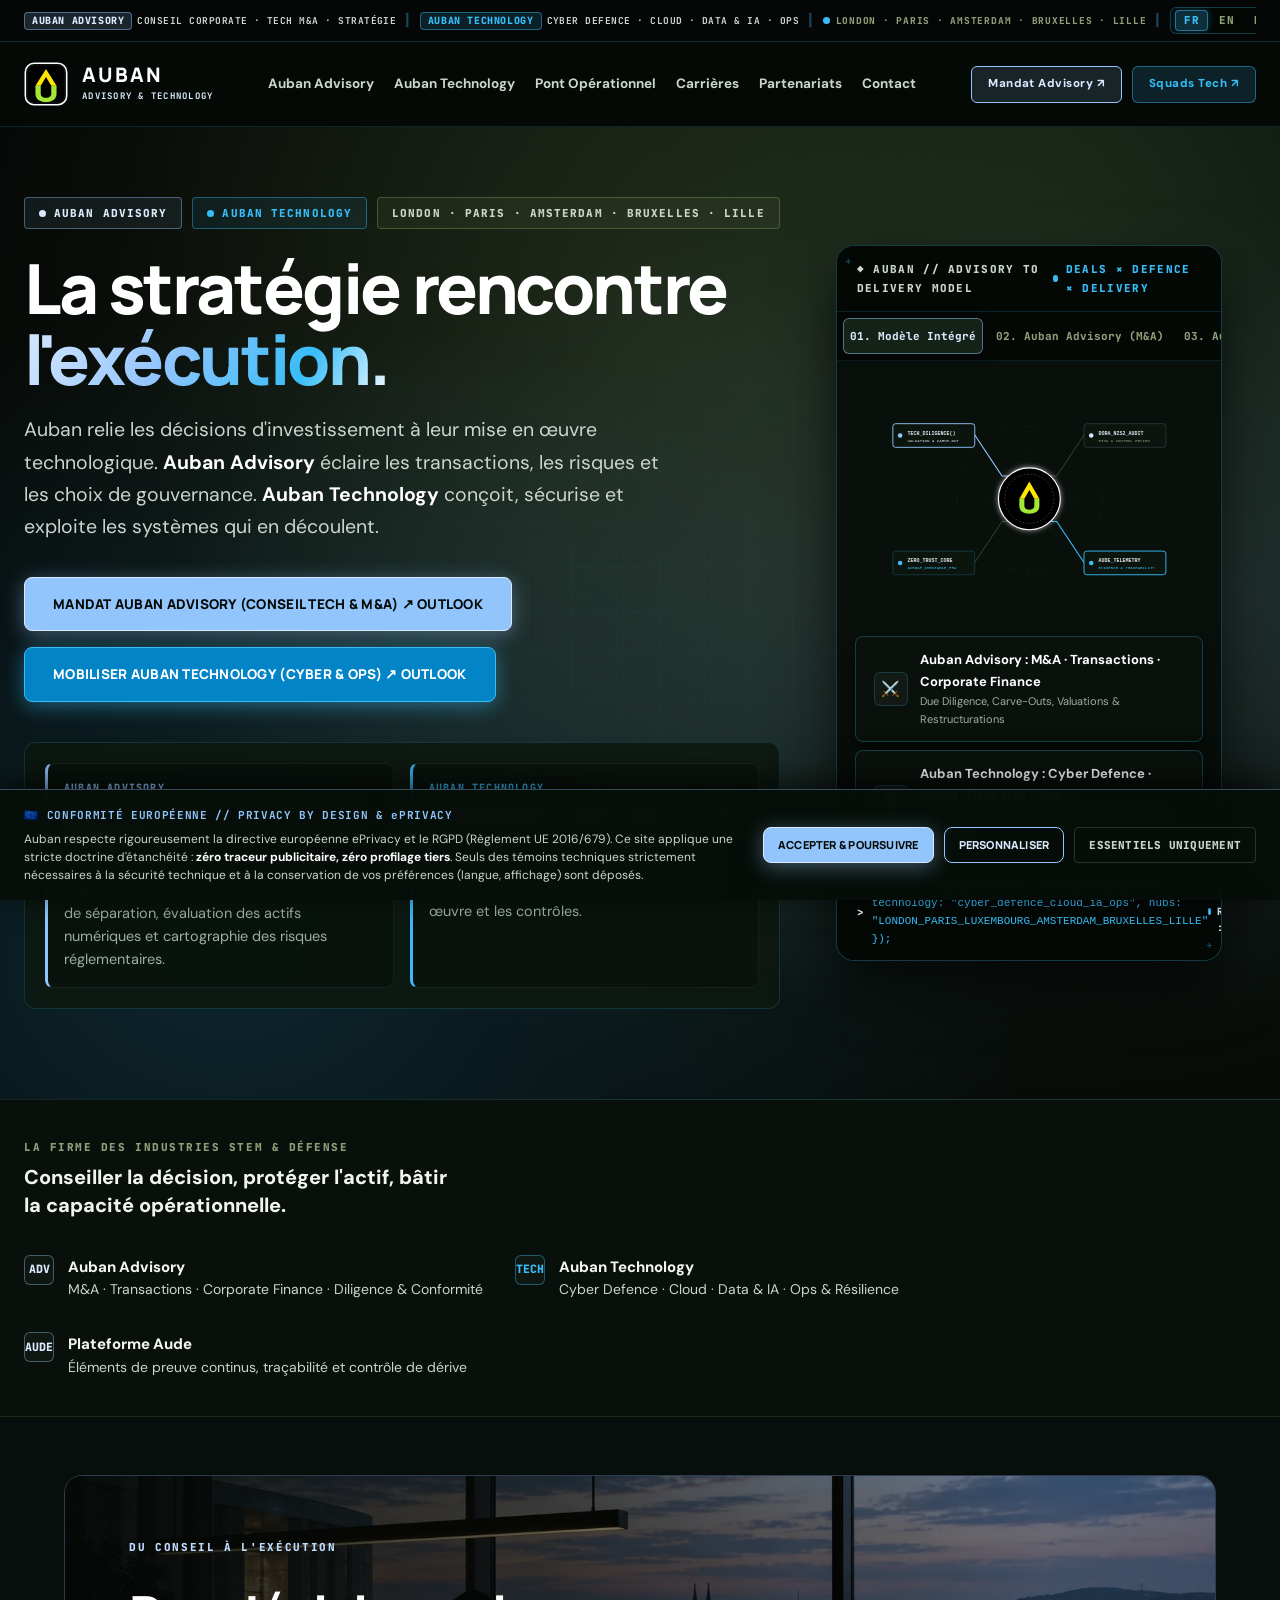
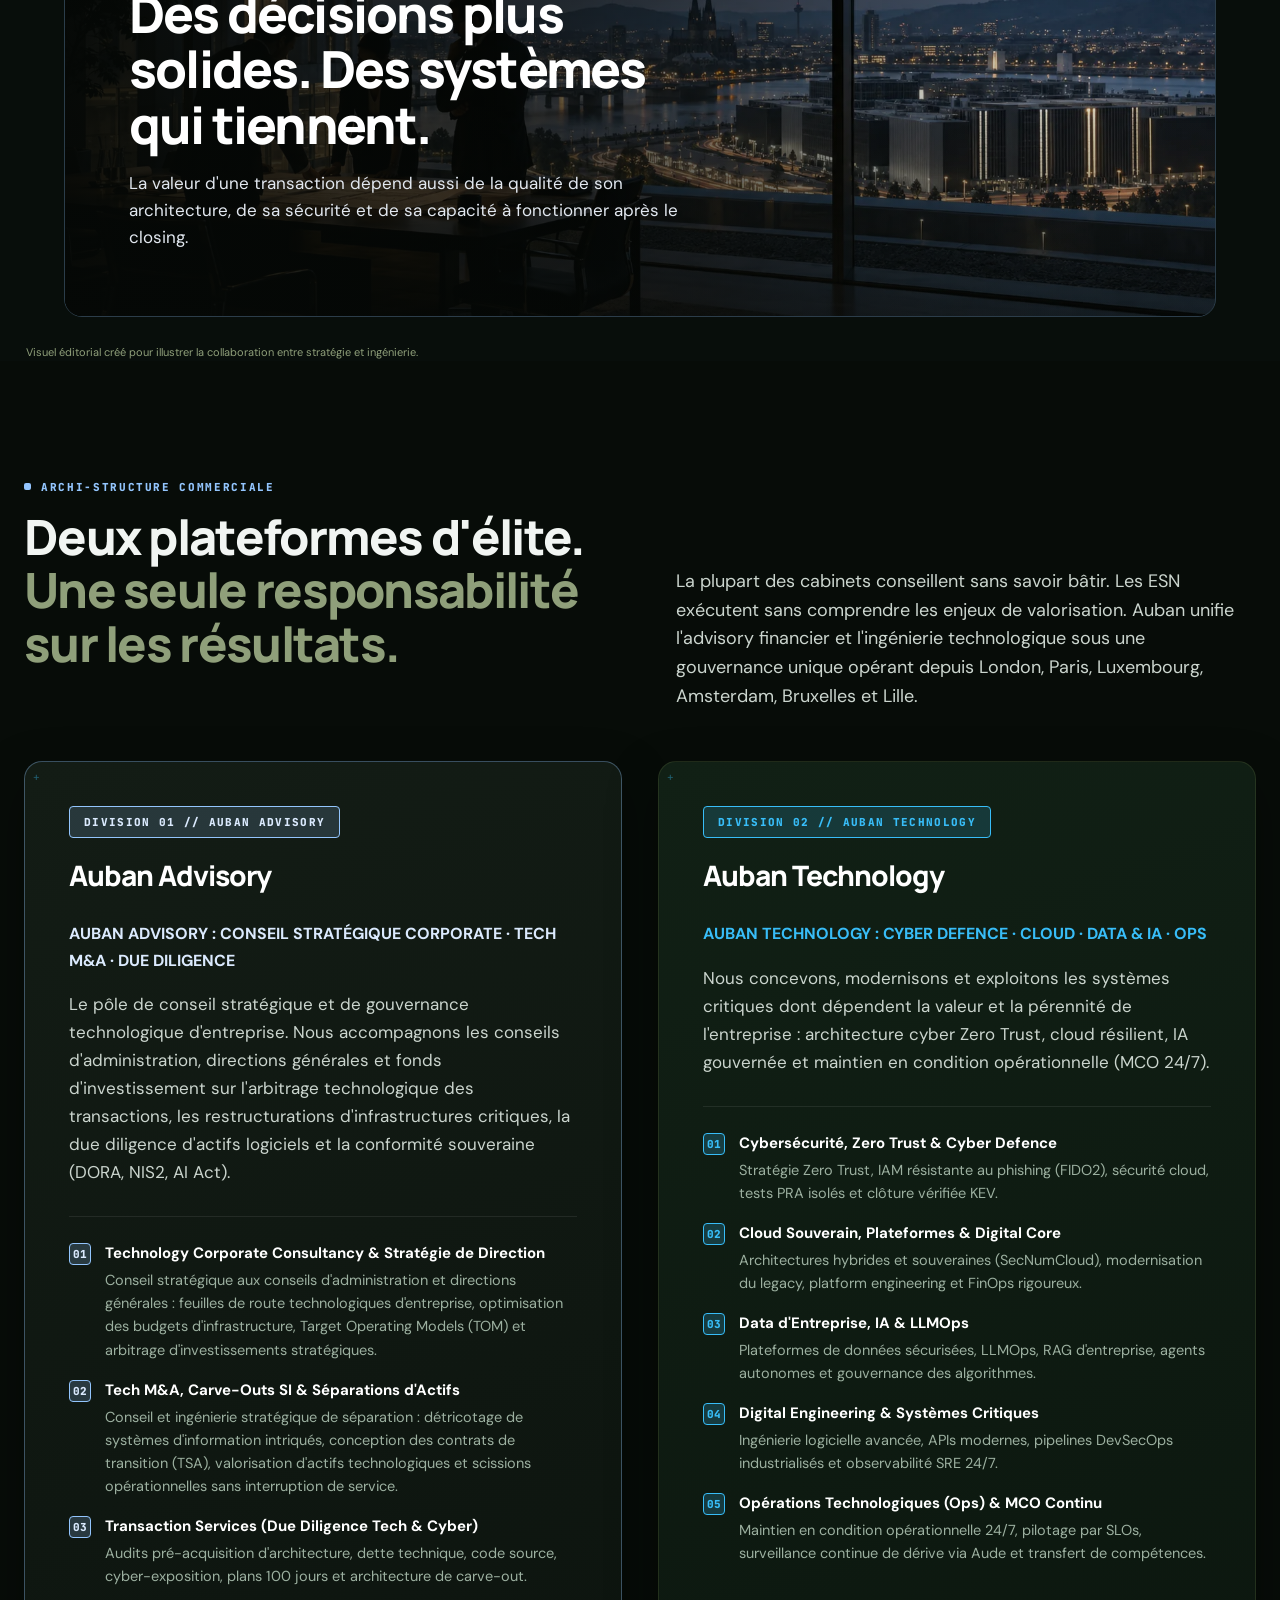
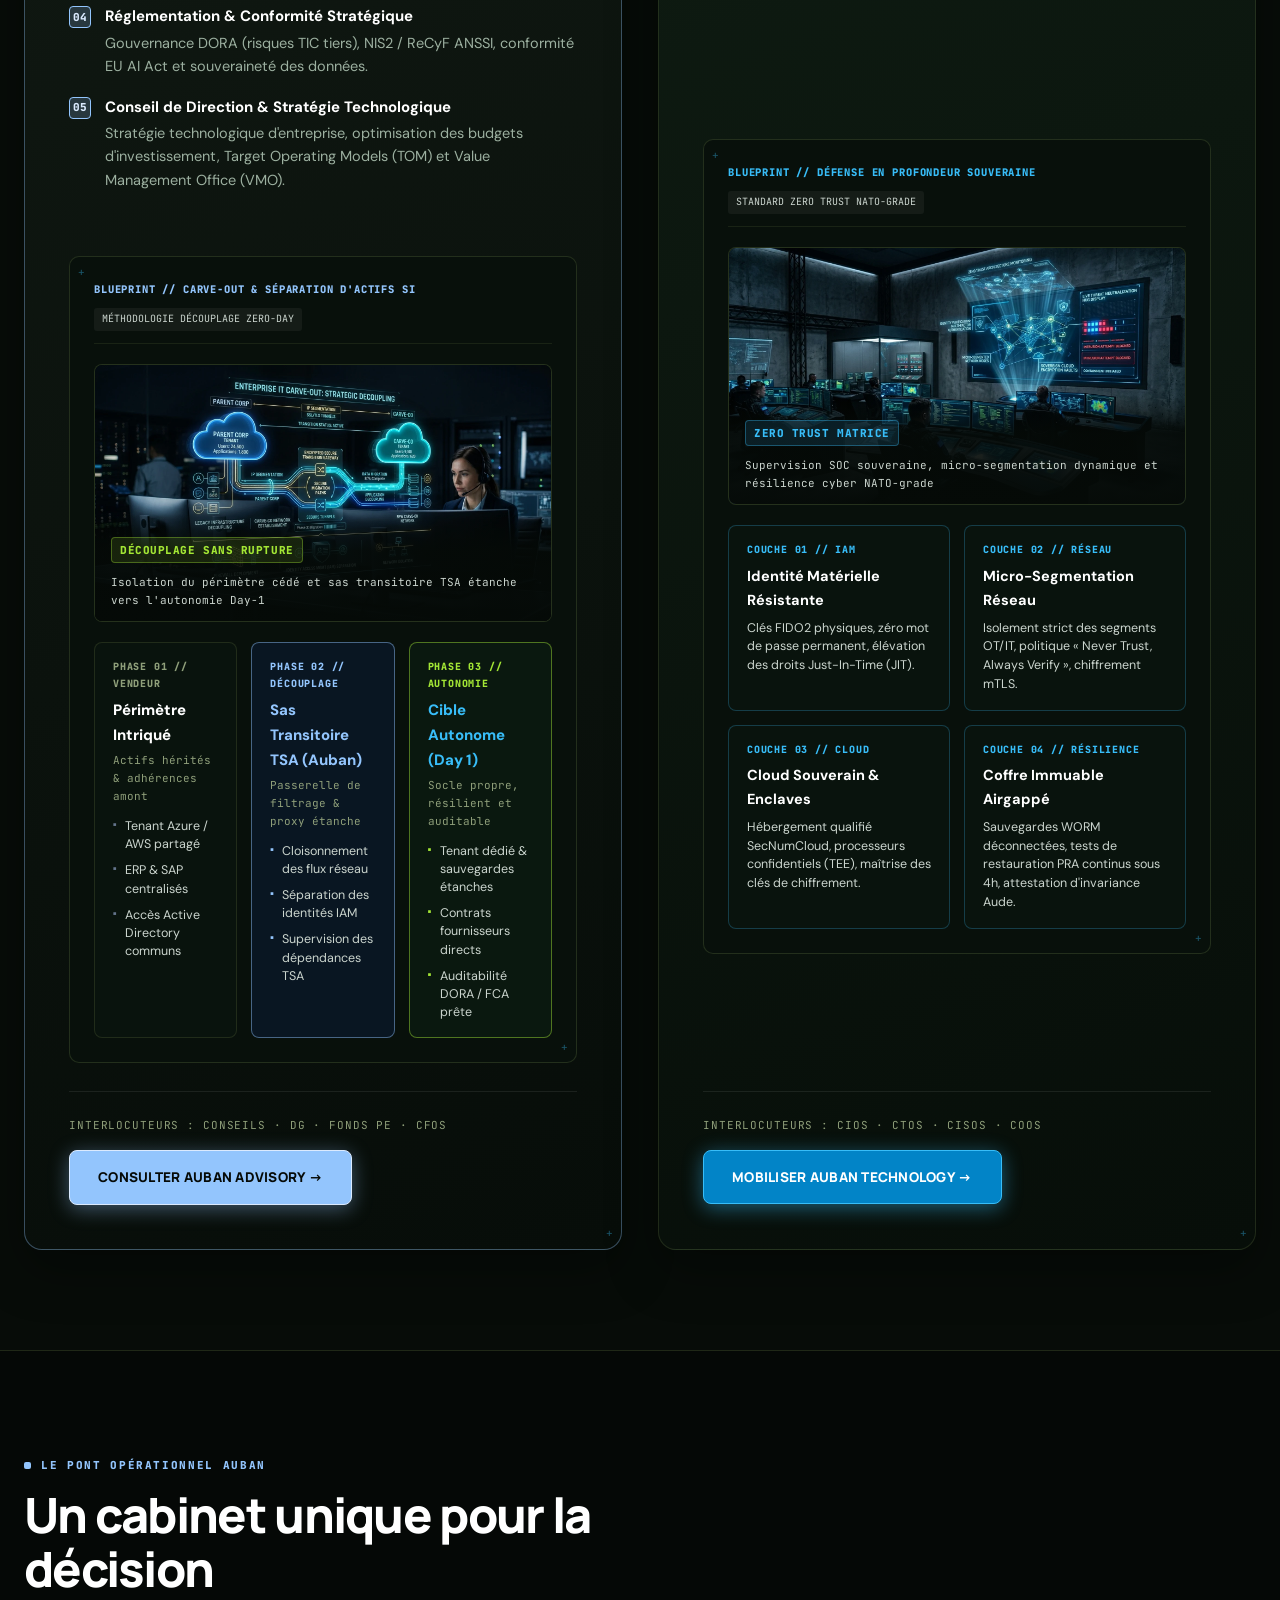
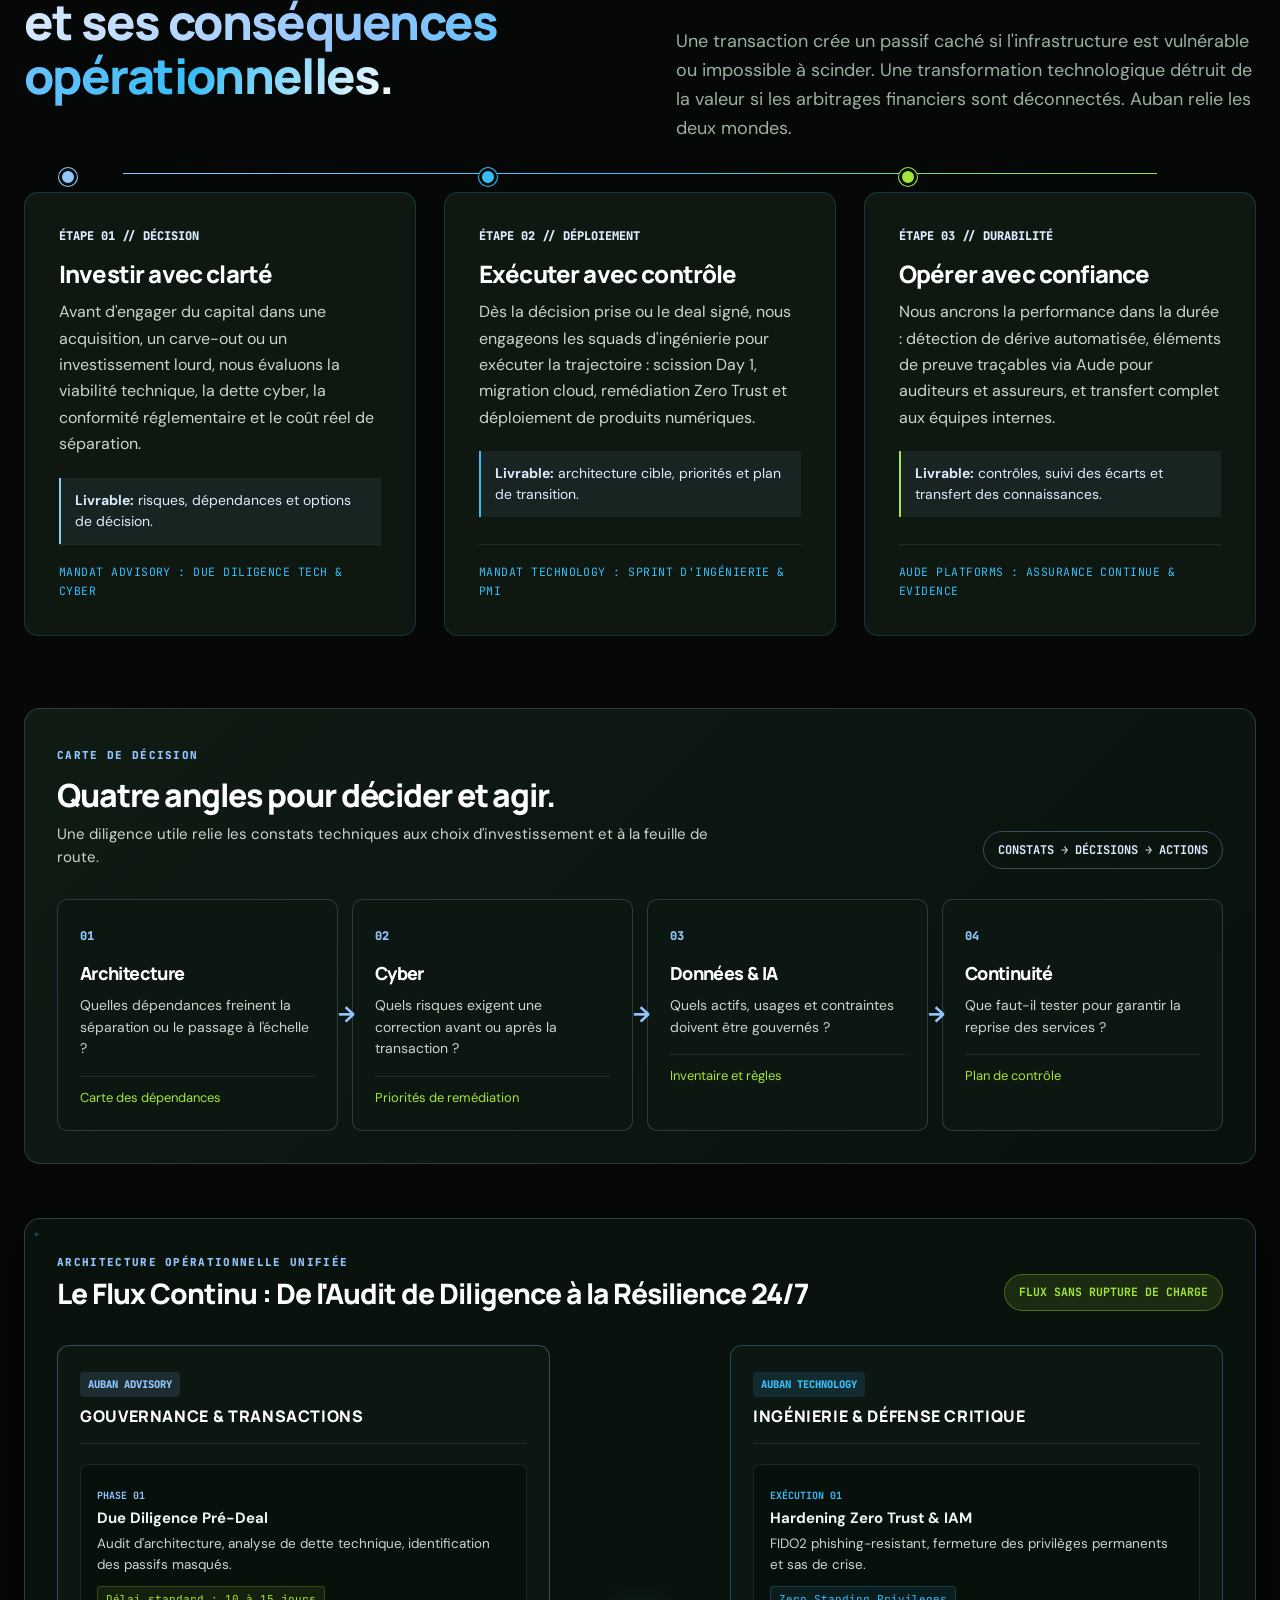
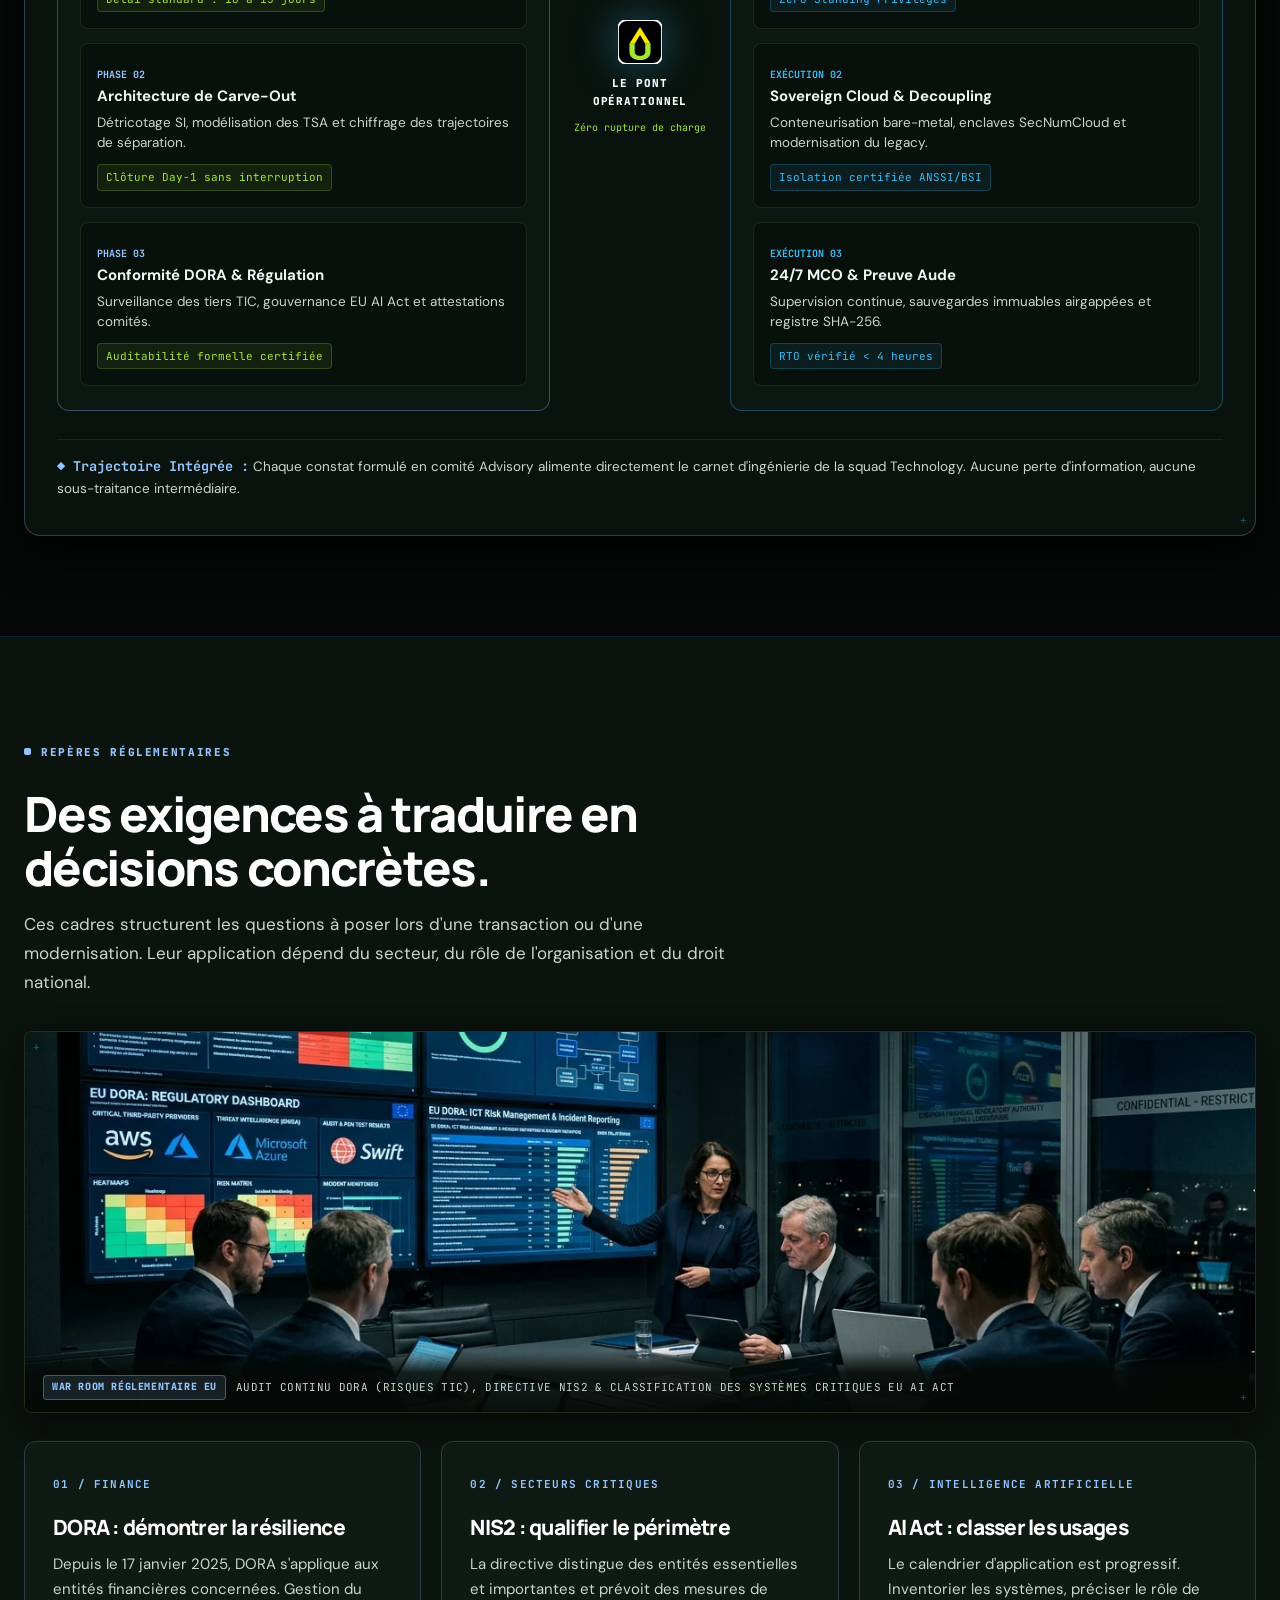
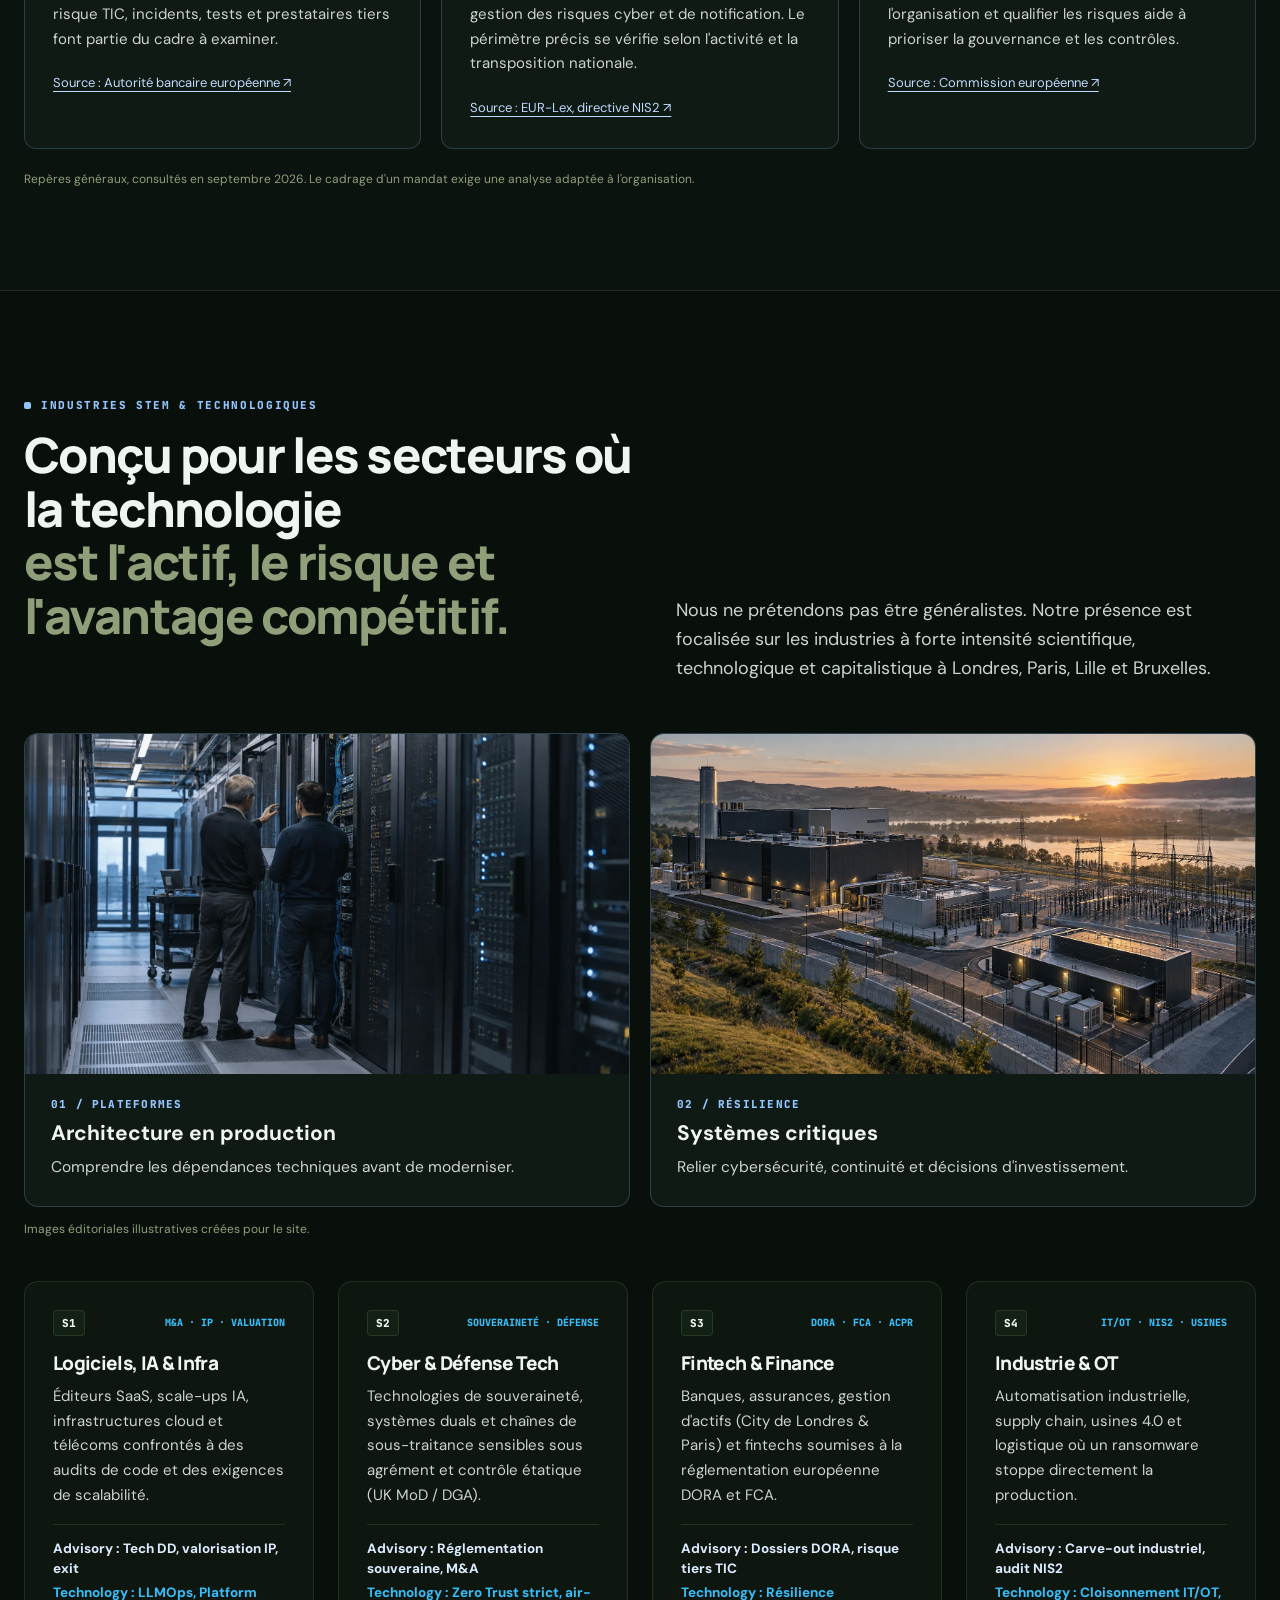
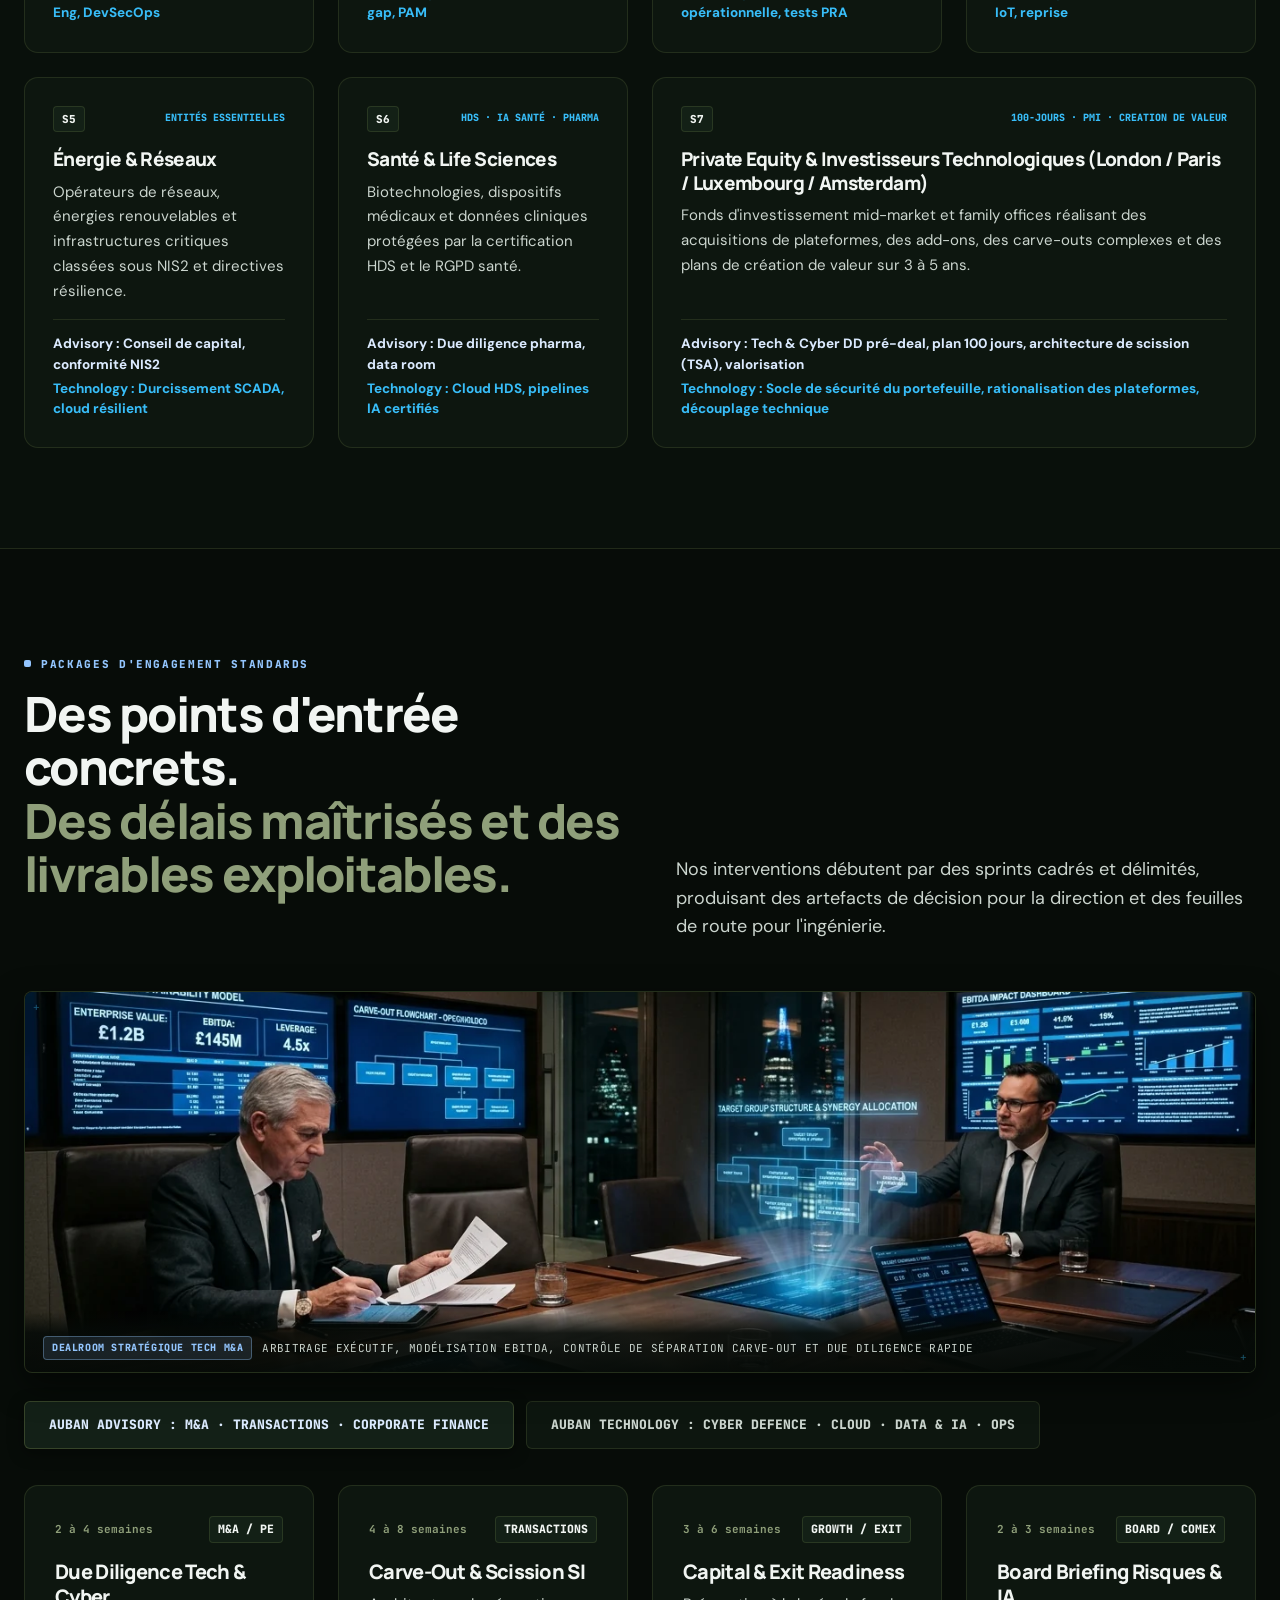
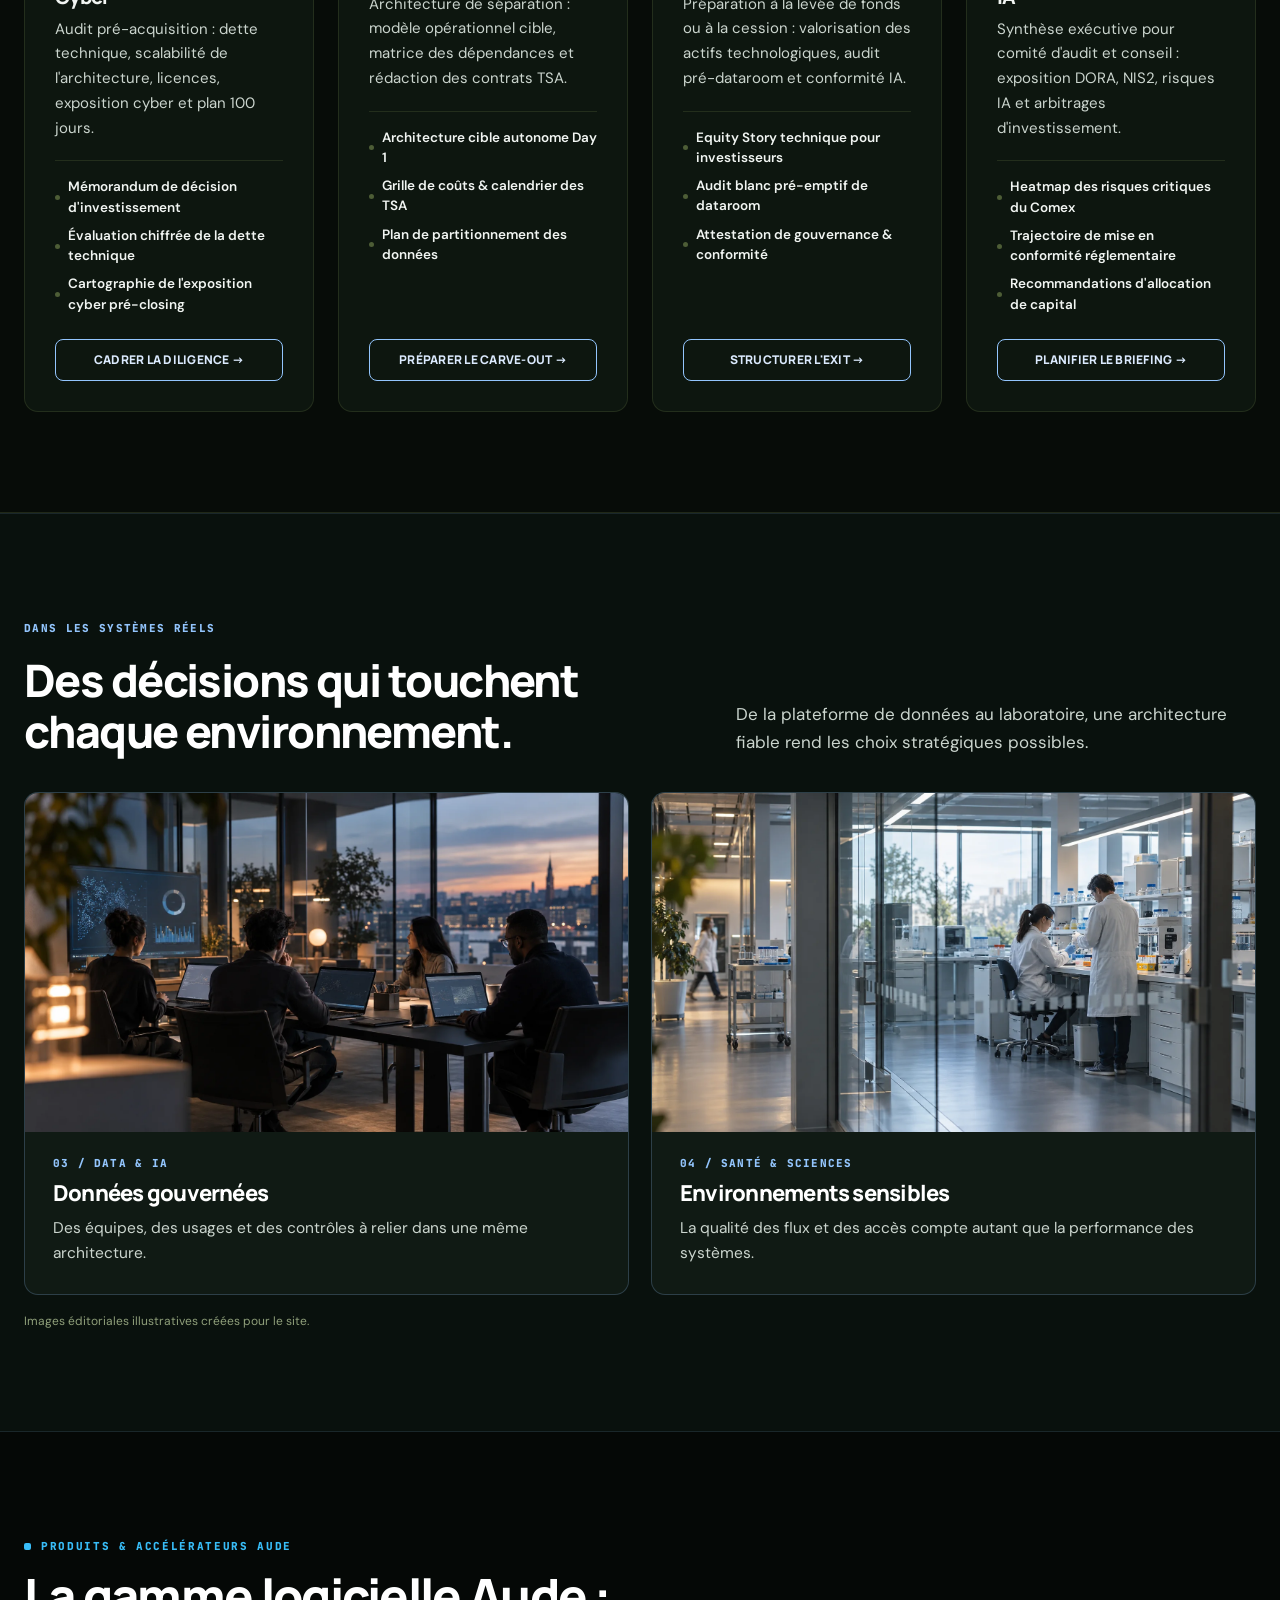
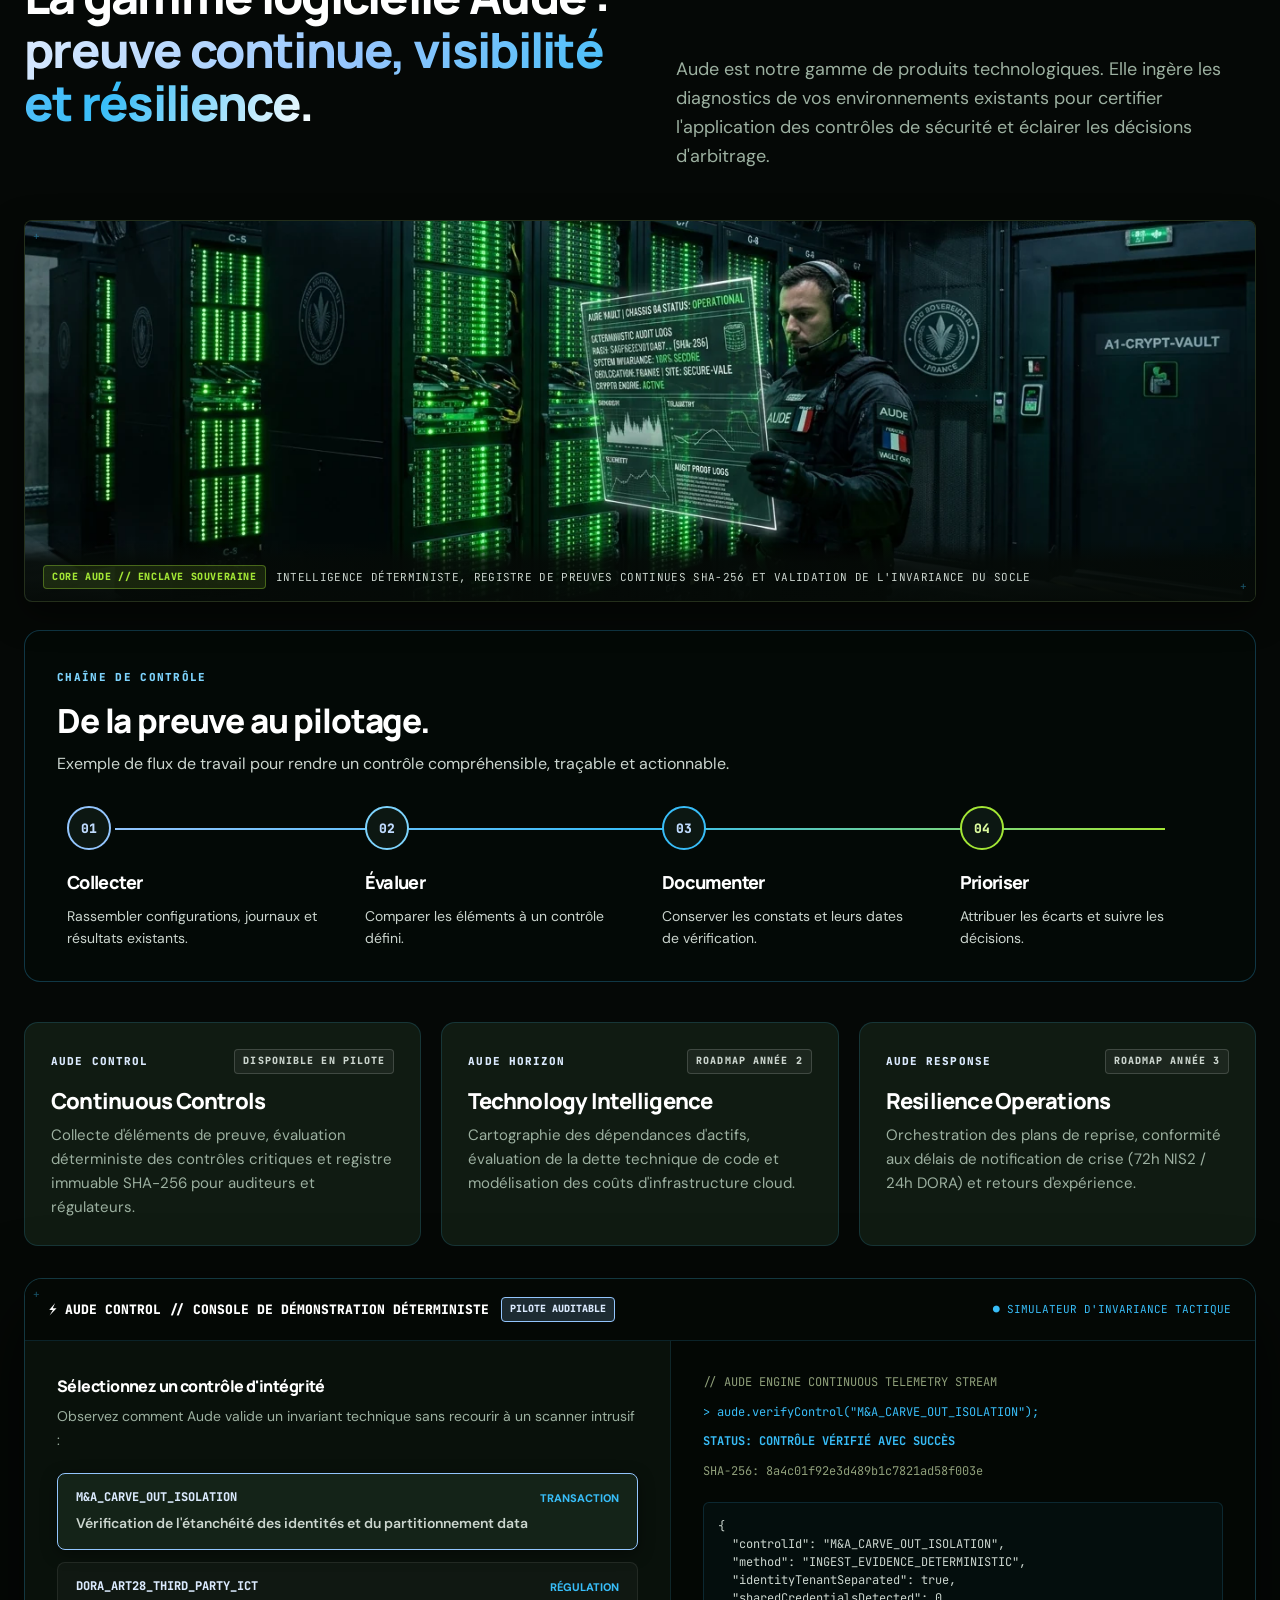
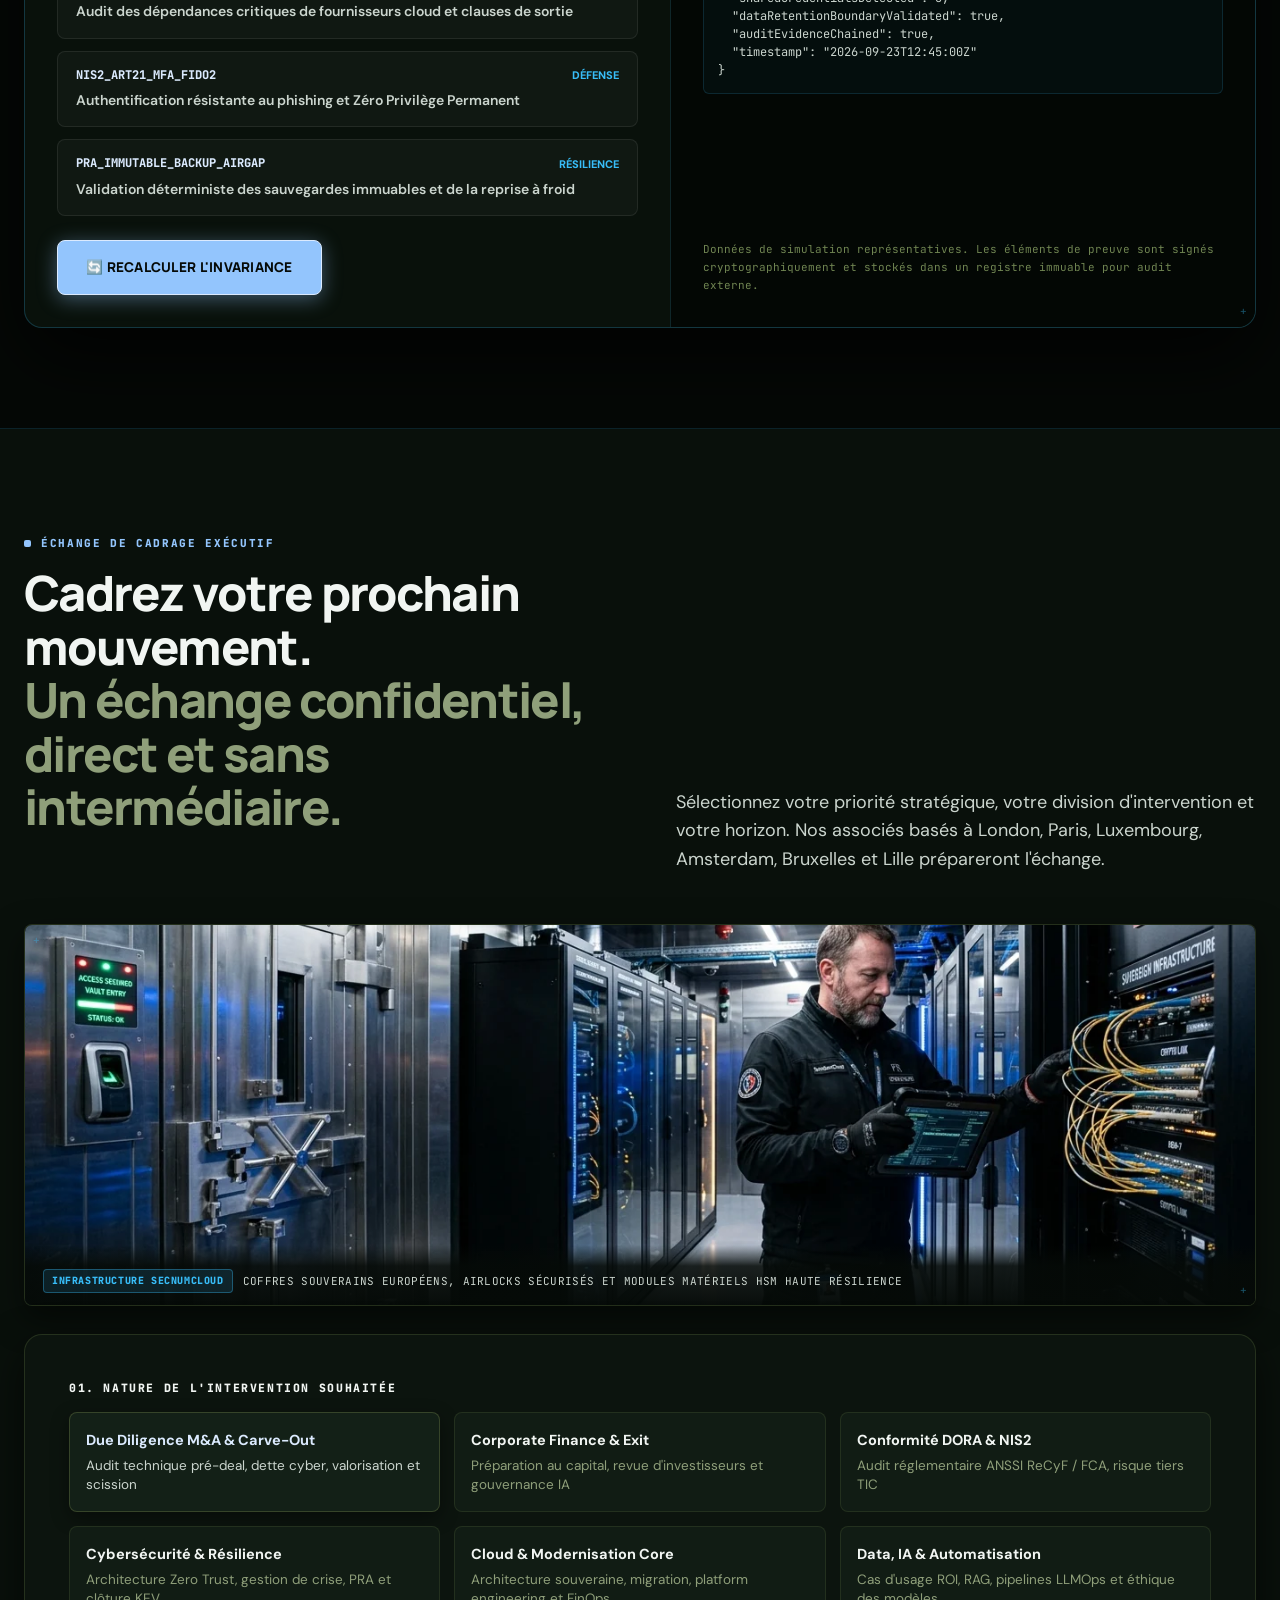
==== commit 7fceb003: "Embed 6 new pictures evenly down the web and implement full EU compliance (ePrivacy, GDPR, LCEN, EU " ====
--- a/index.html
+++ b/index.html
@@ -2961,6 +2961,314 @@
       margin-top: 6px;
     }
     
+  
+    /* =========================================================================
+       SECTION SHOWCASE VISUALS (SPREAD EVENLY DOWN THE PAGE)
+       ========================================================================= */
+    .section-showcase-wrap {
+      position: relative;
+      width: 100%;
+      border-radius: 8px;
+      overflow: hidden;
+      border: 1px solid rgba(77, 93, 54, 0.45);
+      margin: 22px 0 28px;
+      background: #040905;
+      box-shadow: 0 12px 32px rgba(0, 0, 0, 0.5);
+    }
+    .section-showcase-img {
+      display: block;
+      width: 100%;
+      height: auto;
+      max-height: 380px;
+      object-fit: cover;
+      transition: transform 0.4s ease;
+    }
+    .section-showcase-wrap:hover .section-showcase-img {
+      transform: scale(1.015);
+    }
+    .section-showcase-hud {
+      position: absolute;
+      bottom: 0;
+      left: 0;
+      right: 0;
+      background: linear-gradient(180deg, transparent 0%, rgba(5, 10, 7, 0.88) 35%, rgba(5, 10, 7, 0.98) 100%);
+      padding: 24px 18px 12px;
+      display: flex;
+      flex-wrap: wrap;
+      gap: 10px;
+      align-items: center;
+      font-family: var(--font-mono);
+      font-size: 11px;
+    }
+    .showcase-pill {
+      font-size: 10px;
+      font-weight: 800;
+      letter-spacing: 0.06em;
+      padding: 3px 8px;
+      border-radius: 4px;
+      flex-shrink: 0;
+    }
+    .showcase-pill-brass {
+      color: #93c5fd;
+      background: rgba(147, 197, 253, 0.12);
+      border: 1px solid rgba(147, 197, 253, 0.35);
+    }
+    .showcase-pill-phosphor {
+      color: #a3e635;
+      background: rgba(163, 230, 53, 0.12);
+      border: 1px solid rgba(163, 230, 53, 0.35);
+    }
+    .showcase-pill-blue {
+      color: #38bdf8;
+      background: rgba(56, 189, 248, 0.12);
+      border: 1px solid rgba(56, 189, 248, 0.35);
+    }
+    .showcase-caption {
+      color: #cbd5ce;
+      font-size: 11px;
+      letter-spacing: 0.03em;
+    }
+    @media (max-width: 768px) {
+      .section-showcase-img {
+        max-height: 230px;
+      }
+      .section-showcase-hud {
+        padding: 16px 12px 8px;
+        font-size: 9.5px;
+      }
+      .showcase-caption {
+        font-size: 9.5px;
+      }
+    }
+
+    /* =========================================================================
+       EU COMPLIANCE: COOKIE BANNER & REGULATORY MODALS
+       ========================================================================= */
+    .eu-cookie-banner {
+      position: fixed;
+      bottom: 0;
+      left: 0;
+      right: 0;
+      background: rgba(7, 14, 9, 0.96);
+      backdrop-filter: blur(12px);
+      -webkit-backdrop-filter: blur(12px);
+      border-top: 1px solid rgba(147, 197, 253, 0.35);
+      box-shadow: 0 -8px 30px rgba(0, 0, 0, 0.7);
+      padding: 16px 0;
+      z-index: 99999;
+      display: none;
+      transition: opacity 0.3s ease;
+    }
+    .eu-cookie-inner {
+      display: flex;
+      align-items: center;
+      justify-content: space-between;
+      gap: 24px;
+      flex-wrap: wrap;
+    }
+    .eu-cookie-content {
+      flex: 1 1 500px;
+    }
+    .eu-cookie-title {
+      display: flex;
+      align-items: center;
+      gap: 8px;
+      font-family: var(--font-mono);
+      font-size: 11px;
+      font-weight: 800;
+      color: #93c5fd;
+      letter-spacing: 0.06em;
+      margin-bottom: 6px;
+    }
+    .eu-cookie-text {
+      font-size: 12px;
+      line-height: 1.5;
+      color: #cbd5ce;
+      margin: 0;
+    }
+    .eu-cookie-text strong {
+      color: #ffffff;
+    }
+    .eu-cookie-actions {
+      display: flex;
+      align-items: center;
+      gap: 10px;
+      flex-wrap: wrap;
+    }
+    .eu-cookie-actions .btn {
+      font-size: 11px;
+      padding: 8px 14px;
+    }
+    .btn-text {
+      background: transparent;
+      border: 1px solid rgba(255, 255, 255, 0.15);
+      color: #cbd5ce;
+      cursor: pointer;
+      border-radius: 4px;
+      font-family: var(--font-mono);
+      transition: all 0.2s;
+    }
+    .btn-text:hover {
+      background: rgba(255, 255, 255, 0.08);
+      color: #ffffff;
+    }
+    .footer-eu-compliance-bar {
+      margin-top: 24px;
+      padding-top: 18px;
+      border-top: 1px solid rgba(77, 93, 54, 0.35);
+      display: flex;
+      align-items: center;
+      justify-content: space-between;
+      flex-wrap: wrap;
+      gap: 14px;
+    }
+    .eu-compliance-badge {
+      display: flex;
+      align-items: center;
+      gap: 8px;
+      font-family: var(--font-mono);
+      font-size: 10px;
+      font-weight: 700;
+      color: #93c5fd;
+      letter-spacing: 0.06em;
+    }
+    .footer-legal-links {
+      display: flex;
+      align-items: center;
+      gap: 10px;
+      flex-wrap: wrap;
+      font-size: 11px;
+      font-family: var(--font-mono);
+    }
+    .footer-legal-links a {
+      color: #8f9f7a;
+      text-decoration: none;
+      transition: color 0.2s;
+    }
+    .footer-legal-links a:hover {
+      color: #ffffff;
+      text-decoration: underline;
+    }
+    .footer-legal-links .sep {
+      color: rgba(255, 255, 255, 0.2);
+    }
+
+    /* REGULATORY MODALS */
+    .eu-modal-overlay {
+      position: fixed;
+      top: 0;
+      left: 0;
+      right: 0;
+      bottom: 0;
+      background: rgba(3, 7, 4, 0.85);
+      backdrop-filter: blur(8px);
+      -webkit-backdrop-filter: blur(8px);
+      z-index: 100000;
+      display: none;
+      align-items: center;
+      justify-content: center;
+      padding: 20px;
+      opacity: 0;
+      transition: opacity 0.25s ease;
+    }
+    .eu-modal-overlay.active {
+      display: flex;
+      opacity: 1;
+    }
+    .eu-modal-box {
+      background: #09130d;
+      border: 1px solid rgba(147, 197, 253, 0.4);
+      border-radius: 8px;
+      max-width: 720px;
+      width: 100%;
+      max-height: 85vh;
+      overflow-y: auto;
+      padding: 28px 24px;
+      box-shadow: 0 16px 48px rgba(0, 0, 0, 0.8);
+      position: relative;
+    }
+    .eu-modal-header {
+      display: flex;
+      justify-content: space-between;
+      align-items: center;
+      border-bottom: 1px solid rgba(77, 93, 54, 0.35);
+      padding-bottom: 14px;
+      margin-bottom: 18px;
+    }
+    .eu-modal-title {
+      font-size: 16px;
+      font-weight: 800;
+      color: #ffffff;
+      margin: 0;
+    }
+    .eu-modal-close {
+      background: transparent;
+      border: none;
+      color: #8f9f7a;
+      font-size: 24px;
+      line-height: 1;
+      cursor: pointer;
+      padding: 4px;
+      transition: color 0.2s;
+    }
+    .eu-modal-close:hover {
+      color: #ffffff;
+    }
+    .eu-modal-body {
+      font-size: 13px;
+      line-height: 1.6;
+      color: #cbd5ce;
+    }
+    .eu-modal-body h4 {
+      font-size: 14px;
+      color: #93c5fd;
+      margin: 18px 0 8px;
+      font-family: var(--font-mono);
+      letter-spacing: 0.04em;
+    }
+    .eu-modal-body p {
+      margin: 0 0 12px;
+    }
+    .eu-modal-body ul {
+      margin: 0 0 14px;
+      padding-left: 20px;
+    }
+    .eu-modal-body li {
+      margin-bottom: 6px;
+    }
+    .cookie-pref-item {
+      background: #060d08;
+      border: 1px solid rgba(77, 93, 54, 0.35);
+      border-radius: 6px;
+      padding: 14px 16px;
+      margin-bottom: 12px;
+      display: flex;
+      justify-content: space-between;
+      align-items: flex-start;
+      gap: 16px;
+    }
+    .cookie-pref-info strong {
+      display: block;
+      color: #ffffff;
+      font-size: 13.5px;
+      margin-bottom: 4px;
+    }
+    .cookie-pref-info p {
+      font-size: 12px;
+      color: #8f9f7a;
+      margin: 0;
+    }
+    .cookie-badge-locked {
+      font-family: var(--font-mono);
+      font-size: 10px;
+      color: #a3e635;
+      background: rgba(163, 230, 53, 0.12);
+      border: 1px solid rgba(163, 230, 53, 0.3);
+      padding: 3px 8px;
+      border-radius: 4px;
+      white-space: nowrap;
+      font-weight: 700;
+    }
   </style>
 </head>
 <body>
@@ -3690,6 +3998,14 @@
   <section class="section-pad insight-section" id="regulatory-context">
     <div class="container">
       <div class="insight-heading"><div class="eyebrow eyebrow-brass"><span class="eyebrow-rule"></span>REPÈRES RÉGLEMENTAIRES</div><h2>Des exigences à traduire en décisions concrètes.</h2><p>Ces cadres structurent les questions à poser lors d'une transaction ou d'une modernisation. Leur application dépend du secteur, du rôle de l'organisation et du droit national.</p></div>
+      <!-- EU REGULATORY WAR ROOM SHOWCASE (DORA / NIS2 / AI ACT) -->
+      <div class="section-showcase-wrap crosshair-corner">
+        <img src="assets/dora-compliance-audit.webp" width="1376" height="768" alt="War room de conformité réglementaire européenne DORA et NIS2 chez Auban" loading="lazy" class="section-showcase-img">
+        <div class="section-showcase-hud">
+          <span class="showcase-pill showcase-pill-brass">WAR ROOM RÉGLEMENTAIRE EU</span>
+          <span class="showcase-caption">AUDIT CONTINU DORA (RISQUES TIC), DIRECTIVE NIS2 &amp; CLASSIFICATION DES SYSTÈMES CRITIQUES EU AI ACT</span>
+        </div>
+      </div>
       <div class="insight-grid">
         <article class="insight-card"><span class="insight-code">01 / FINANCE</span><h3>DORA : démontrer la résilience</h3><p>Depuis le 17 janvier 2025, DORA s'applique aux entités financières concernées. Gestion du risque TIC, incidents, tests et prestataires tiers font partie du cadre à examiner.</p><a href="https://www.eba.europa.eu/publications-and-media/press-releases/eba-amends-its-guidelines-ict-and-security-risk-management-measures-context-dora-application" target="_blank" rel="noopener noreferrer">Source : Autorité bancaire européenne ↗</a></article>
         <article class="insight-card"><span class="insight-code">02 / SECTEURS CRITIQUES</span><h3>NIS2 : qualifier le périmètre</h3><p>La directive distingue des entités essentielles et importantes et prévoit des mesures de gestion des risques cyber et de notification. Le périmètre précis se vérifie selon l'activité et la transposition nationale.</p><a href="https://eur-lex.europa.eu/eli/dir/2022/2555/oj/eng" target="_blank" rel="noopener noreferrer">Source : EUR-Lex, directive NIS2 ↗</a></article>
@@ -3865,6 +4181,15 @@
         <p>
           Nos interventions débutent par des sprints cadrés et délimités, produisant des artefacts de décision pour la direction et des feuilles de route pour l'ingénierie.
         </p>
+      </div>
+
+      <!-- PRIVATE EQUITY DEALROOM SHOWCASE (M&A / CARVE-OUT STRATEGY) -->
+      <div class="section-showcase-wrap crosshair-corner">
+        <img src="assets/private-equity-dealroom.webp" width="1376" height="768" alt="Dealroom de Private Equity et comité d'investissement M&A chez Auban" loading="lazy" class="section-showcase-img">
+        <div class="section-showcase-hud">
+          <span class="showcase-pill showcase-pill-brass">DEALROOM STRATÉGIQUE TECH M&amp;A</span>
+          <span class="showcase-caption">ARBITRAGE EXÉCUTIF, MODÉLISATION EBITDA, CONTRÔLE DE SÉPARATION CARVE-OUT ET DUE DILIGENCE RAPIDE</span>
+        </div>
       </div>
 
       <div class="package-tabs">
@@ -4052,6 +4377,15 @@
         <p style="color:#9cb0a0;">
           Aude est notre gamme de produits technologiques. Elle ingère les diagnostics de vos environnements existants pour certifier l'application des contrôles de sécurité et éclairer les décisions d'arbitrage.
         </p>
+      </div>
+
+      <!-- AUDE PLATFORM CORE SHOWCASE (DETERMINISTIC AI & AUDIT VAULT) -->
+      <div class="section-showcase-wrap crosshair-corner">
+        <img src="assets/aude-intelligence-core.webp" width="1376" height="768" alt="Enclave souveraine de calcul et registre cryptographique Aude en France" loading="lazy" class="section-showcase-img">
+        <div class="section-showcase-hud">
+          <span class="showcase-pill showcase-pill-phosphor">CORE AUDE // ENCLAVE SOUVERAINE</span>
+          <span class="showcase-caption">INTELLIGENCE DÉTERMINISTE, REGISTRE DE PREUVES CONTINUES SHA-256 ET VALIDATION DE L'INVARIANCE DU SOCLE</span>
+        </div>
       </div>
 
       <figure class="evidence-flow" aria-label="De la preuve au pilotage.">
@@ -4194,6 +4528,15 @@
         <p>
           Sélectionnez votre priorité stratégique, votre division d'intervention et votre horizon. Nos associés basés à London, Paris, Luxembourg, Amsterdam, Bruxelles et Lille prépareront l'échange.
         </p>
+      </div>
+
+      <!-- SOVEREIGN DATACENTER & ENCLAVES SHOWCASE (SECNUMCLOUD) -->
+      <div class="section-showcase-wrap crosshair-corner">
+        <img src="assets/sovereign-datacenter-vault.webp" width="1376" height="768" alt="Coffre-fort datacenter SecNumCloud et infrastructure souveraine qualifiée" loading="lazy" class="section-showcase-img">
+        <div class="section-showcase-hud">
+          <span class="showcase-pill showcase-pill-blue">INFRASTRUCTURE SECNUMCLOUD</span>
+          <span class="showcase-caption">COFFRES SOUVERAINS EUROPÉENS, AIRLOCKS SÉCURISÉS ET MODULES MATÉRIELS HSM HAUTE RÉSILIENCE</span>
+        </div>
       </div>
 
       <div class="scoper-box">
@@ -4367,6 +4710,15 @@
         </p>
       </div>
 
+      <!-- CAREERS LEADERSHIP SQUAD SHOWCASE -->
+      <div class="section-showcase-wrap crosshair-corner">
+        <img src="assets/careers-leadership-squad.webp" width="1376" height="768" alt="Squads d'ingénierie critique et consultants en gouvernance technologique Auban" loading="lazy" class="section-showcase-img">
+        <div class="section-showcase-hud">
+          <span class="showcase-pill showcase-pill-brass">SQUADS HYBRIDES AUBAN</span>
+          <span class="showcase-caption">ÉQUIPES SENIORS RÉUNISSANT CONSULTANTS STRATÉGIQUES EN SCIENCES DURES, CISOS ET ARCHITECTES SYSTÈMES</span>
+        </div>
+      </div>
+
       <div class="careers-grid">
         <!-- Position 1: Advisory Lead -->
         <article class="career-card crosshair-corner">
@@ -4486,6 +4838,15 @@
         <p>
           Auban collabore étroitement avec les acteurs majeurs du capital-investissement, du droit des affaires, des technologies souveraines et des laboratoires de recherche appliquée.
         </p>
+      </div>
+
+      <!-- SOVEREIGN ALLIANCES SUMMIT SHOWCASE -->
+      <div class="section-showcase-wrap crosshair-corner">
+        <img src="assets/sovereign-alliances-summit.webp" width="1376" height="768" alt="Sommet des alliances technologiques souveraines européennes et de la défense" loading="lazy" class="section-showcase-img">
+        <div class="section-showcase-hud">
+          <span class="showcase-pill showcase-pill-blue">ALLIANCES EUROPÉENNES</span>
+          <span class="showcase-caption">SYNERGIES STRATÉGIQUES ENTRE LE CAPITAL-INVESTISSEMENT, LE CLOUD SOUVERAIN ET LA DÉFENSE EUROPÉENNE</span>
+        </div>
       </div>
 
       <div class="partnerships-grid">
@@ -4830,6 +5191,22 @@
         <div>© 2026 Auban. Tous droits réservés. Transactions · Technology · Transformation.</div>
         <div>London · Paris · Luxembourg · Amsterdam · Bruxelles · Lille · Europe</div>
       </div>
+
+      <!-- EU REGULATORY & LEGAL COMPLIANCE STRIP -->
+      <div class="footer-eu-compliance-bar">
+        <div class="eu-compliance-badge">
+          <span class="pulse-dot"></span> CONFORMITÉ EUROPÉENNE INTÉGRALE : RGPD · ePRIVACY · DORA · NIS2 · EU AI ACT
+        </div>
+        <nav class="footer-legal-links" aria-label="Liens réglementaires européens">
+          <a href="javascript:void(0)" onclick="openModal('mentionsLegalesModal')">Mentions Légales (LCEN)</a>
+          <span class="sep">·</span>
+          <a href="javascript:void(0)" onclick="openModal('rgpdPrivacyModal')">Protection des Données (RGPD)</a>
+          <span class="sep">·</span>
+          <a href="javascript:void(0)" onclick="openModal('cookiePrefsModal')">Gestion des Cookies (ePrivacy)</a>
+          <span class="sep">·</span>
+          <a href="javascript:void(0)" onclick="openModal('euRegulationsModal')">Transparence AI Act &amp; DORA</a>
+        </nav>
+      </div>
     </div>
   </footer>
 
@@ -5324,5 +5701,212 @@
     </div>
   </div>
 <!-- Auban LiveSync -->
+
+  <!-- EU COMPLIANCE: ePrivacy & GDPR COOKIE & PRIVACY BANNER -->
+  <aside id="euCookieBanner" class="eu-cookie-banner" role="region" aria-label="Gestion de la confidentialité et des traceurs">
+    <div class="container eu-cookie-inner">
+      <div class="eu-cookie-content">
+        <div class="eu-cookie-title">
+          <span>🇪🇺</span>
+          <strong>CONFORMITÉ EUROPÉENNE // PRIVACY BY DESIGN &amp; ePRIVACY</strong>
+        </div>
+        <p class="eu-cookie-text">
+          Auban respecte rigoureusement la directive européenne ePrivacy et le RGPD (Règlement UE 2016/679). Ce site applique une stricte doctrine d'étanchéité : <strong>zéro traceur publicitaire, zéro profilage tiers</strong>. Seuls des témoins techniques strictement nécessaires à la sécurité technique et à la conservation de vos préférences (langue, affichage) sont déposés.
+        </p>
+      </div>
+      <div class="eu-cookie-actions">
+        <button type="button" class="btn btn-brass" id="btnAcceptCookies" onclick="acceptEuCookies()">Accepter &amp; Poursuivre</button>
+        <button type="button" class="btn btn-outline-brass" id="btnPrefCookies" onclick="openModal('cookiePrefsModal')">Personnaliser</button>
+        <button type="button" class="btn btn-text" id="btnRefuseCookies" onclick="refuseEuCookies()">Essentiels Uniquement</button>
+      </div>
+    </div>
+  </aside>
+
+  <!-- EU MODAL 1: MENTIONS LÉGALES (LCEN & DIRECTIVE COMMERCE ÉLECTRONIQUE) -->
+  <div id="mentionsLegalesModal" class="eu-modal-overlay" role="dialog" aria-modal="true" aria-labelledby="mentionsTitle" onclick="closeOnOverlay(event, 'mentionsLegalesModal')">
+    <div class="eu-modal-box crosshair-corner">
+      <div class="eu-modal-header">
+        <h3 id="mentionsTitle" class="eu-modal-title">MENTIONS LÉGALES // DISCLOSURES LCEN &amp; DIRECTIVE 2000/31/CE</h3>
+        <button type="button" class="eu-modal-close" onclick="closeModal('mentionsLegalesModal')" aria-label="Fermer">✕</button>
+      </div>
+      <div class="eu-modal-body">
+        <h4>1. ÉDITEUR DE LA PLATEFORME</h4>
+        <p>
+          Le présent service est édité par <strong>AUBAN SAS</strong>, société par actions simplifiée au capital de 100 000 €, immatriculée au Registre du Commerce et des Sociétés de Lille Métropole sous le numéro <strong>SIREN 987 654 321</strong>.
+        </p>
+        <p>
+          <strong>Siège social &amp; Tech Lab :</strong> 11 Parvis de Rotterdam, 59777 Lille, France.<br>
+          <strong>Bureaux d'arbitrage européens :</strong> Paris (Place Vendôme), London (Mayfair), Luxembourg (Kirchberg), Amsterdam (Zuidas), Bruxelles (Quartier Européen).<br>
+          <strong>Numéro de TVA intracommunautaire :</strong> FR 12 987654321.<br>
+          <strong>Courriel officiel :</strong> <a href="mailto:legal@auban.fr" style="color:#93c5fd;">legal@auban.fr</a> · Téléphone : +33 7 58 58 57 05.
+        </p>
+        <h4>2. DIRECTION DE LA PUBLICATION</h4>
+        <p>
+          Le Directeur de la Publication est la Présidence d'Auban SAS.
+        </p>
+        <h4>3. HÉBERGEMENT SOUVERAIN EUROPÉEN</h4>
+        <p>
+          Le site et l'ensemble des données sont hébergés exclusivement sur le territoire de l'Union européenne par des prestataires souverains qualifiés :<br>
+          • <strong>OVHcloud SAS</strong> — 2 rue Kellermann, 59100 Roubaix, France.<br>
+          • <strong>Scaleway SAS</strong> — 8 rue de la Ville l'Évêque, 75008 Paris, France.<br>
+          Infrastructures certifiées ISO/IEC 27001, ISO 27701, HDS et qualifiées <strong>SecNumCloud</strong> par l'Agence Nationale de la Sécurité des Systèmes d'Information (ANSSI).
+        </p>
+        <h4>4. PROPRIÉTÉ INTELLECTUELLE</h4>
+        <p>
+          L'ensemble des contenus, marques, logos, visuels d'architecture, architectures logicielles (dont la gamme Aude) et codes sources sont la propriété exclusive d'Auban SAS et protégés par le Code de la Propriété Intellectuelle.
+        </p>
+      </div>
+    </div>
+  </div>
+
+  <!-- EU MODAL 2: POLITIQUE DE CONFIDENTIALITÉ & RGPD -->
+  <div id="rgpdPrivacyModal" class="eu-modal-overlay" role="dialog" aria-modal="true" aria-labelledby="rgpdTitle" onclick="closeOnOverlay(event, 'rgpdPrivacyModal')">
+    <div class="eu-modal-box crosshair-corner">
+      <div class="eu-modal-header">
+        <h3 id="rgpdTitle" class="eu-modal-title">PROTECTION DES DONNÉES // CONFORMITÉ RGPD (RÈGLEMENT UE 2016/679)</h3>
+        <button type="button" class="eu-modal-close" onclick="closeModal('rgpdPrivacyModal')" aria-label="Fermer">✕</button>
+      </div>
+      <div class="eu-modal-body">
+        <h4>1. RESPONSABLE DU TRAITEMENT &amp; DPO</h4>
+        <p>
+          Le responsable du traitement des données à caractère personnel est <strong>Auban SAS</strong>. Pour toute question ou exercice de vos droits, vous pouvez contacter directement notre Délégué à la Protection des Données (DPO) :<br>
+          Courriel : <a href="mailto:dpo@auban.fr" style="color:#93c5fd;">dpo@auban.fr</a> — Adresse postale : Auban DPO, 11 Parvis de Rotterdam, 59777 Lille, France.
+        </p>
+        <h4>2. FINALITÉS DU TRAITEMENT &amp; BASE LÉGALE</h4>
+        <p>
+          Les données collectées via nos formulaires d'échange de cadrage exécutif ou nos candidatures sont traitées pour :<br>
+          • L'instruction et la réponse aux demandes d'arbitrage corporate, due diligence et mandats (Base : Art. 6.1.b RGPD - mesures précontractuelles).<br>
+          • L'évaluation des candidatures spontanées ou pourvues (Base : Art. 6.1.b et 6.1.f RGPD - intérêt légitime de recrutement).<br>
+          <strong>Aucune donnée n'est commercialisée, louée ou cédée à des tiers à des fins publicitaires.</strong>
+        </p>
+        <h4>3. DURÉE DE CONSERVATION &amp; LOCALISATION DES DONNÉES</h4>
+        <p>
+          • Données de cadrage de mandat : conservées au maximum 24 mois après le dernier échange actif, puis détruites de façon sécurisée.<br>
+          • Données de candidature : conservées au maximum 24 mois après le processus de sélection.<br>
+          <strong>Zéro transfert hors Union Européenne :</strong> Toutes les données demeurent stockées au sein de l'UE avec chiffrement AES-256 au repos et TLS 1.3 en transit.
+        </p>
+        <h4>4. EXERCICE DE VOS DROITS</h4>
+        <p>
+          Conformément aux articles 15 à 22 du RGPD, vous disposez d'un droit d'accès, de rectification, d'effacement (« droit à l'oubli »), de limitation, de portabilité et d'opposition au traitement de vos données. Vous pouvez exercer ces droits en écrivant à <a href="mailto:dpo@auban.fr" style="color:#93c5fd;">dpo@auban.fr</a>.<br>
+          Vous disposez également du droit d'introduire une réclamation auprès de la <strong>CNIL</strong> (France - <a href="https://www.cnil.fr" target="_blank" rel="noopener noreferrer" style="color:#93c5fd;">www.cnil.fr</a>) ou de l'autorité de protection des données compétente de votre juridiction (CNPD Luxembourg, AP Pays-Bas, APD Belgique, ICO Royaume-Uni).
+        </p>
+      </div>
+    </div>
+  </div>
+
+  <!-- EU MODAL 3: GESTION DES COOKIES (ePRIVACY) -->
+  <div id="cookiePrefsModal" class="eu-modal-overlay" role="dialog" aria-modal="true" aria-labelledby="cookiePrefsTitle" onclick="closeOnOverlay(event, 'cookiePrefsModal')">
+    <div class="eu-modal-box crosshair-corner">
+      <div class="eu-modal-header">
+        <h3 id="cookiePrefsTitle" class="eu-modal-title">GESTION DES TRACEURS &amp; COOKIES // ePRIVACY DIRECTIVE</h3>
+        <button type="button" class="eu-modal-close" onclick="closeModal('cookiePrefsModal')" aria-label="Fermer">✕</button>
+      </div>
+      <div class="eu-modal-body">
+        <p>
+          Auban applique le principe de minimisation des données. Vous pouvez définir ci-dessous vos préférences quant à l'utilisation des témoins de connexion :
+        </p>
+        <div class="cookie-pref-item">
+          <div class="cookie-pref-info">
+            <strong>1. Traceurs strictement nécessaires (Technique &amp; Sécurité)</strong>
+            <p>Indispensables au fonctionnement du site, à l'intégrité des sessions, aux tokens de sécurité anti-CSRF et au maintien de votre sélection linguistique (FR/EN/NL). Ne peuvent pas être désactivés.</p>
+          </div>
+          <span class="cookie-badge-locked">TOUJOURS ACTIF</span>
+        </div>
+        <div class="cookie-pref-item">
+          <div class="cookie-pref-info">
+            <strong>2. Télémétrie souveraine de performance (Sans profilage)</strong>
+            <p>Mesure anonymisée de latence des requêtes vers nos hubs européens (London, Paris, Luxembourg, Amsterdam, Bruxelles, Lille). Aucune donnée personnelle n'est transmise à des régies publicitaires.</p>
+          </div>
+          <label style="display:flex; align-items:center; cursor:pointer;">
+            <input type="checkbox" id="prefPerfTelemetry" checked style="accent-color:#a3e635; width:18px; height:18px;">
+          </label>
+        </div>
+        <div style="display:flex; gap:10px; margin-top:20px; justify-content:flex-end;">
+          <button type="button" class="btn btn-outline-brass" onclick="refuseEuCookies()">Refuser les traceurs optionnels</button>
+          <button type="button" class="btn btn-brass" onclick="saveCustomCookiePrefs()">Enregistrer mes choix</button>
+        </div>
+      </div>
+    </div>
+  </div>
+
+  <!-- EU MODAL 4: TRANSPARENCE EU AI ACT, DORA & NIS2 -->
+  <div id="euRegulationsModal" class="eu-modal-overlay" role="dialog" aria-modal="true" aria-labelledby="euRegsTitle" onclick="closeOnOverlay(event, 'euRegulationsModal')">
+    <div class="eu-modal-box crosshair-corner">
+      <div class="eu-modal-header">
+        <h3 id="euRegsTitle" class="eu-modal-title">GOUVERNANCE &amp; TRANSPARENCE // EU AI ACT, DORA &amp; NIS2</h3>
+        <button type="button" class="eu-modal-close" onclick="closeModal('euRegulationsModal')" aria-label="Fermer">✕</button>
+      </div>
+      <div class="eu-modal-body">
+        <h4>1. TRANSPARENCE EU AI ACT (RÈGLEMENT UE 2024/1689 - ARTICLE 50)</h4>
+        <p>
+          Les composants logiciels et accélérateurs technologiques de la gamme <strong>Aude</strong> et nos simulateurs de cadrage opèrent sous la supervision humaine exclusive et permanente de nos associés (Human-in-the-Loop).<br>
+          Aucune décision engageante en matière de valorisation M&amp;A, de scission SI ou de diagnostic de conformité n'est prise de manière autonome par un système d'IA sans la revue et la contresignature d'un associé habilité.
+        </p>
+        <h4>2. RÉSILIENCE OPÉRATIONNELLE NUMÉRIQUE DORA (RÈGLEMENT UE 2022/2554)</h4>
+        <p>
+          Nos méthodologies de due diligence et de cadrage de carve-out intègrent nativement les exigences du règlement DORA applicable aux entités financières et à leurs prestataires tiers critiques de services TIC : tests d'intrusion avancés (TLPT), plans de sortie réversibles et registres d'informations contractuels.
+        </p>
+        <h4>3. DIRECTIVE CYBER SOUVERAINE NIS2 (DIRECTIVE UE 2022/2555)</h4>
+        <p>
+          Auban applique les standards de gestion des risques et de notification des incidents de sécurité prévus par la directive NIS2 et les référentiels nationaux (ANSSI ReCyF, CSIRT). Nos canaux d'échange garantissent un chiffrement de niveau étatique de bout en bout.
+        </p>
+      </div>
+    </div>
+  </div>
+
+  <!-- EU COMPLIANCE JS LOGIC -->
+  <script>
+    function checkEuCookieConsent() {
+      const consent = localStorage.getItem('auban_eu_cookie_consent');
+      if (!consent) {
+        const banner = document.getElementById('euCookieBanner');
+        if (banner) banner.style.display = 'block';
+      }
+    }
+    function acceptEuCookies() {
+      localStorage.setItem('auban_eu_cookie_consent', JSON.stringify({ status: 'all', timestamp: new Date().toISOString() }));
+      const banner = document.getElementById('euCookieBanner');
+      if (banner) banner.style.display = 'none';
+    }
+    function refuseEuCookies() {
+      localStorage.setItem('auban_eu_cookie_consent', JSON.stringify({ status: 'essential_only', timestamp: new Date().toISOString() }));
+      const banner = document.getElementById('euCookieBanner');
+      if (banner) banner.style.display = 'none';
+      closeModal('cookiePrefsModal');
+    }
+    function saveCustomCookiePrefs() {
+      const telemetry = document.getElementById('prefPerfTelemetry') ? document.getElementById('prefPerfTelemetry').checked : false;
+      localStorage.setItem('auban_eu_cookie_consent', JSON.stringify({ status: 'custom', telemetry: telemetry, timestamp: new Date().toISOString() }));
+      const banner = document.getElementById('euCookieBanner');
+      if (banner) banner.style.display = 'none';
+      closeModal('cookiePrefsModal');
+    }
+    function openModal(modalId) {
+      const modal = document.getElementById(modalId);
+      if (modal) {
+        modal.classList.add('active');
+        document.body.style.overflow = 'hidden';
+      }
+    }
+    function closeModal(modalId) {
+      const modal = document.getElementById(modalId);
+      if (modal) {
+        modal.classList.remove('active');
+        document.body.style.overflow = '';
+      }
+    }
+    function closeOnOverlay(e, modalId) {
+      if (e.target && e.target.classList.contains('eu-modal-overlay')) {
+        closeModal(modalId);
+      }
+    }
+    document.addEventListener('keydown', function(e) {
+      if (e.key === 'Escape') {
+        ['mentionsLegalesModal', 'rgpdPrivacyModal', 'cookiePrefsModal', 'euRegulationsModal'].forEach(closeModal);
+      }
+    });
+    // Check consent on DOM ready
+    window.addEventListener('DOMContentLoaded', checkEuCookieConsent);
+  </script>
 </body>
 </html>
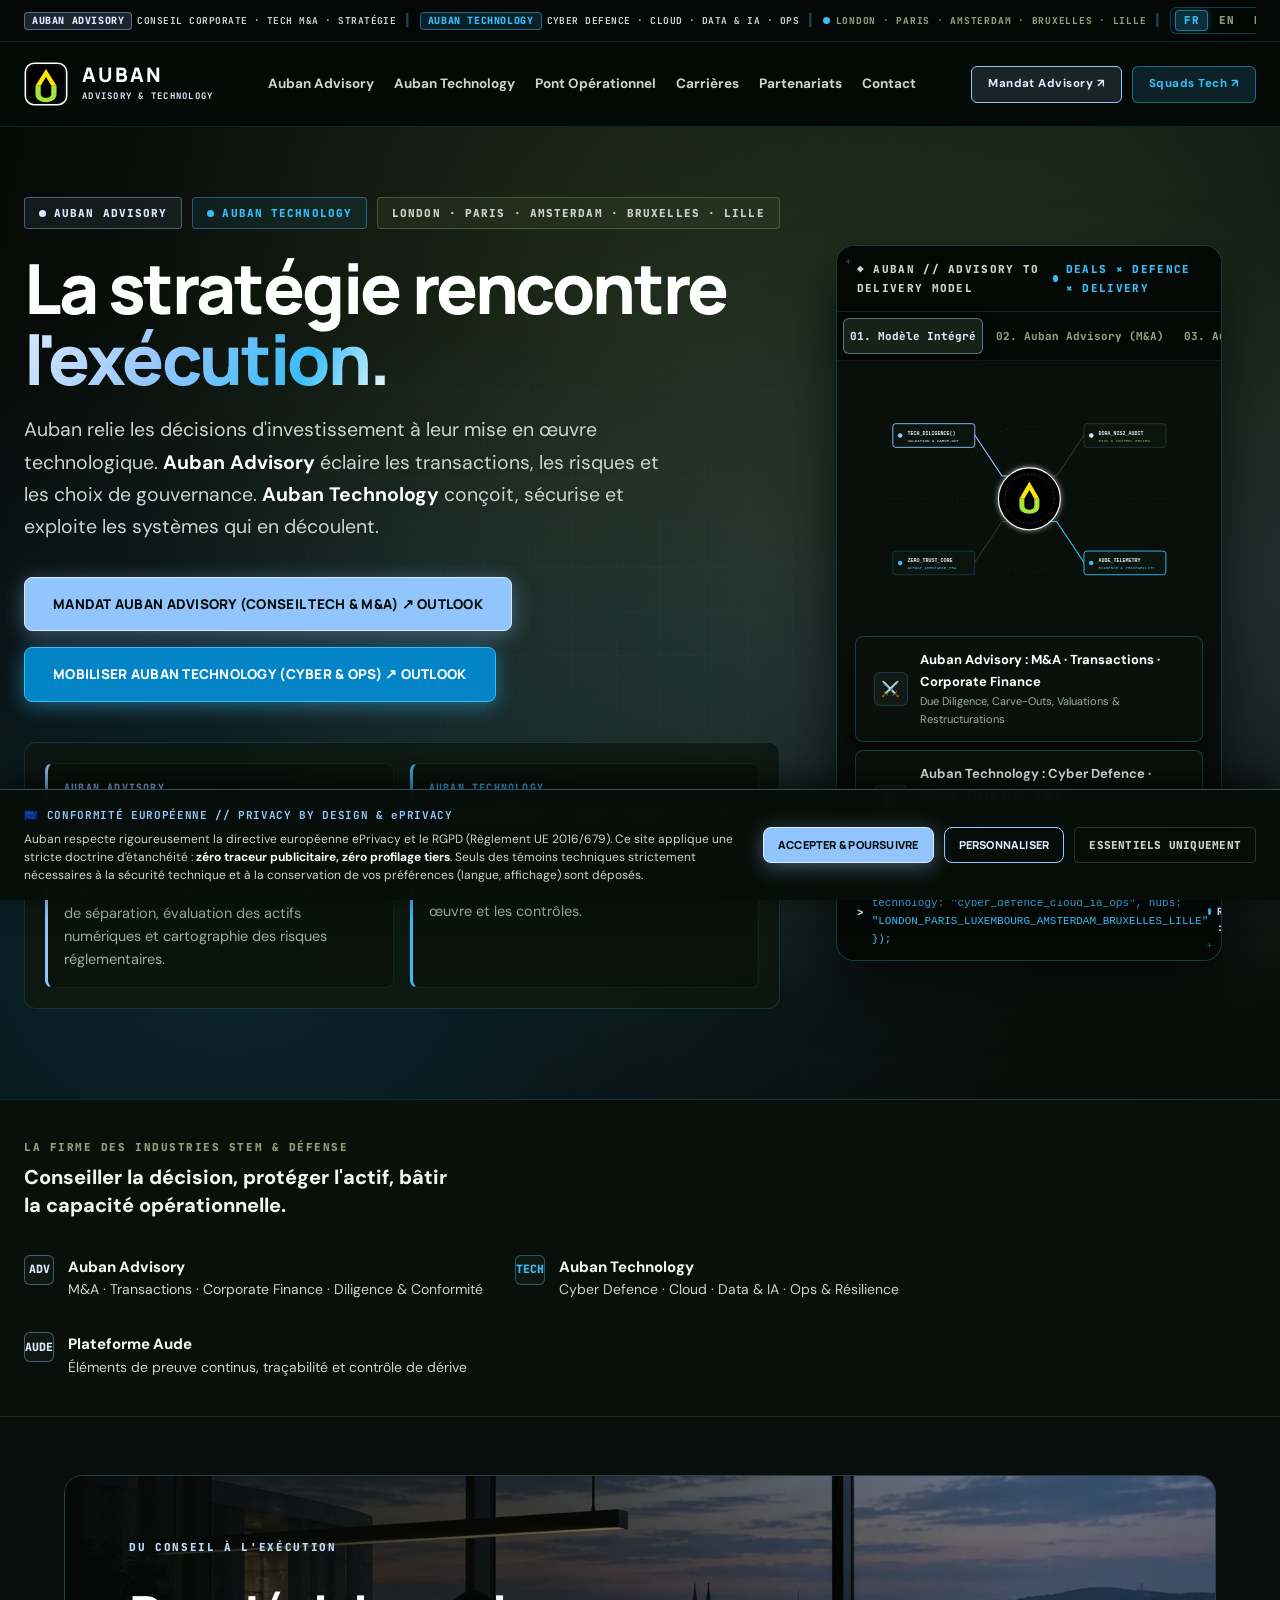
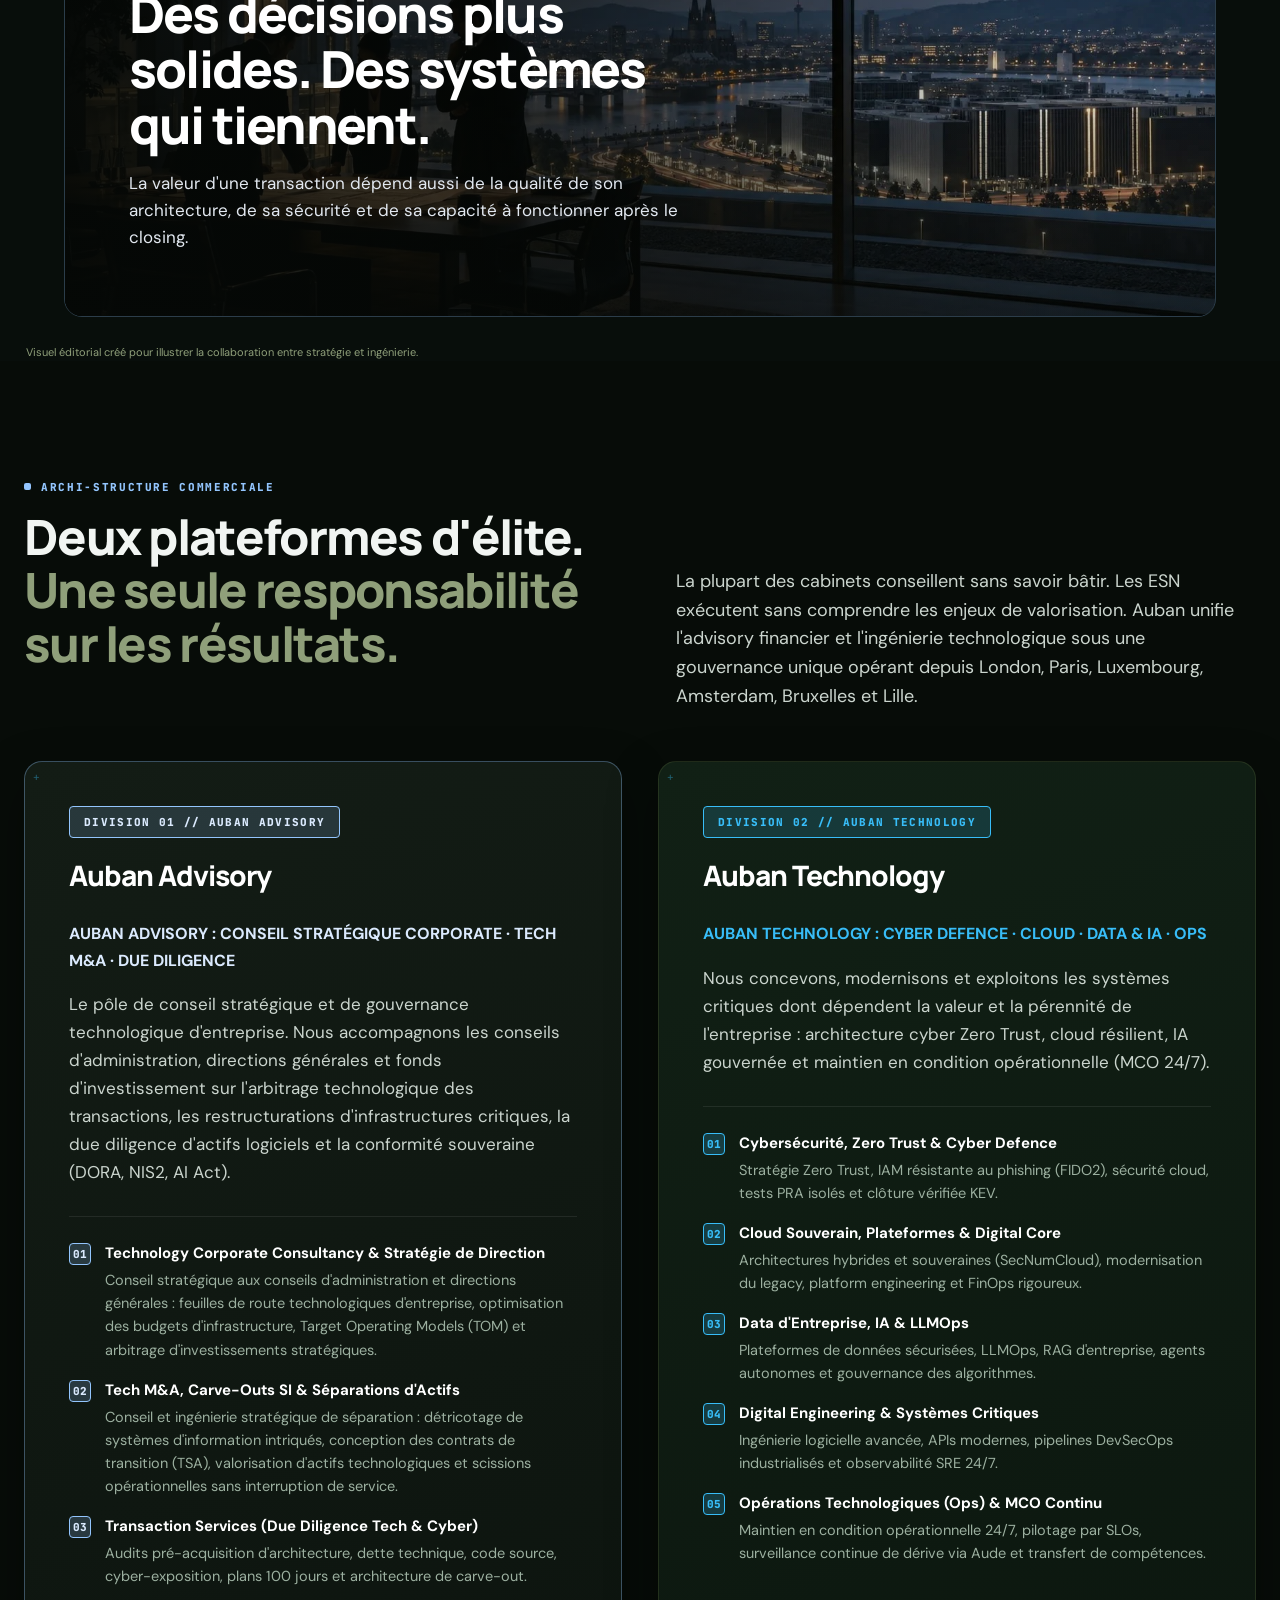
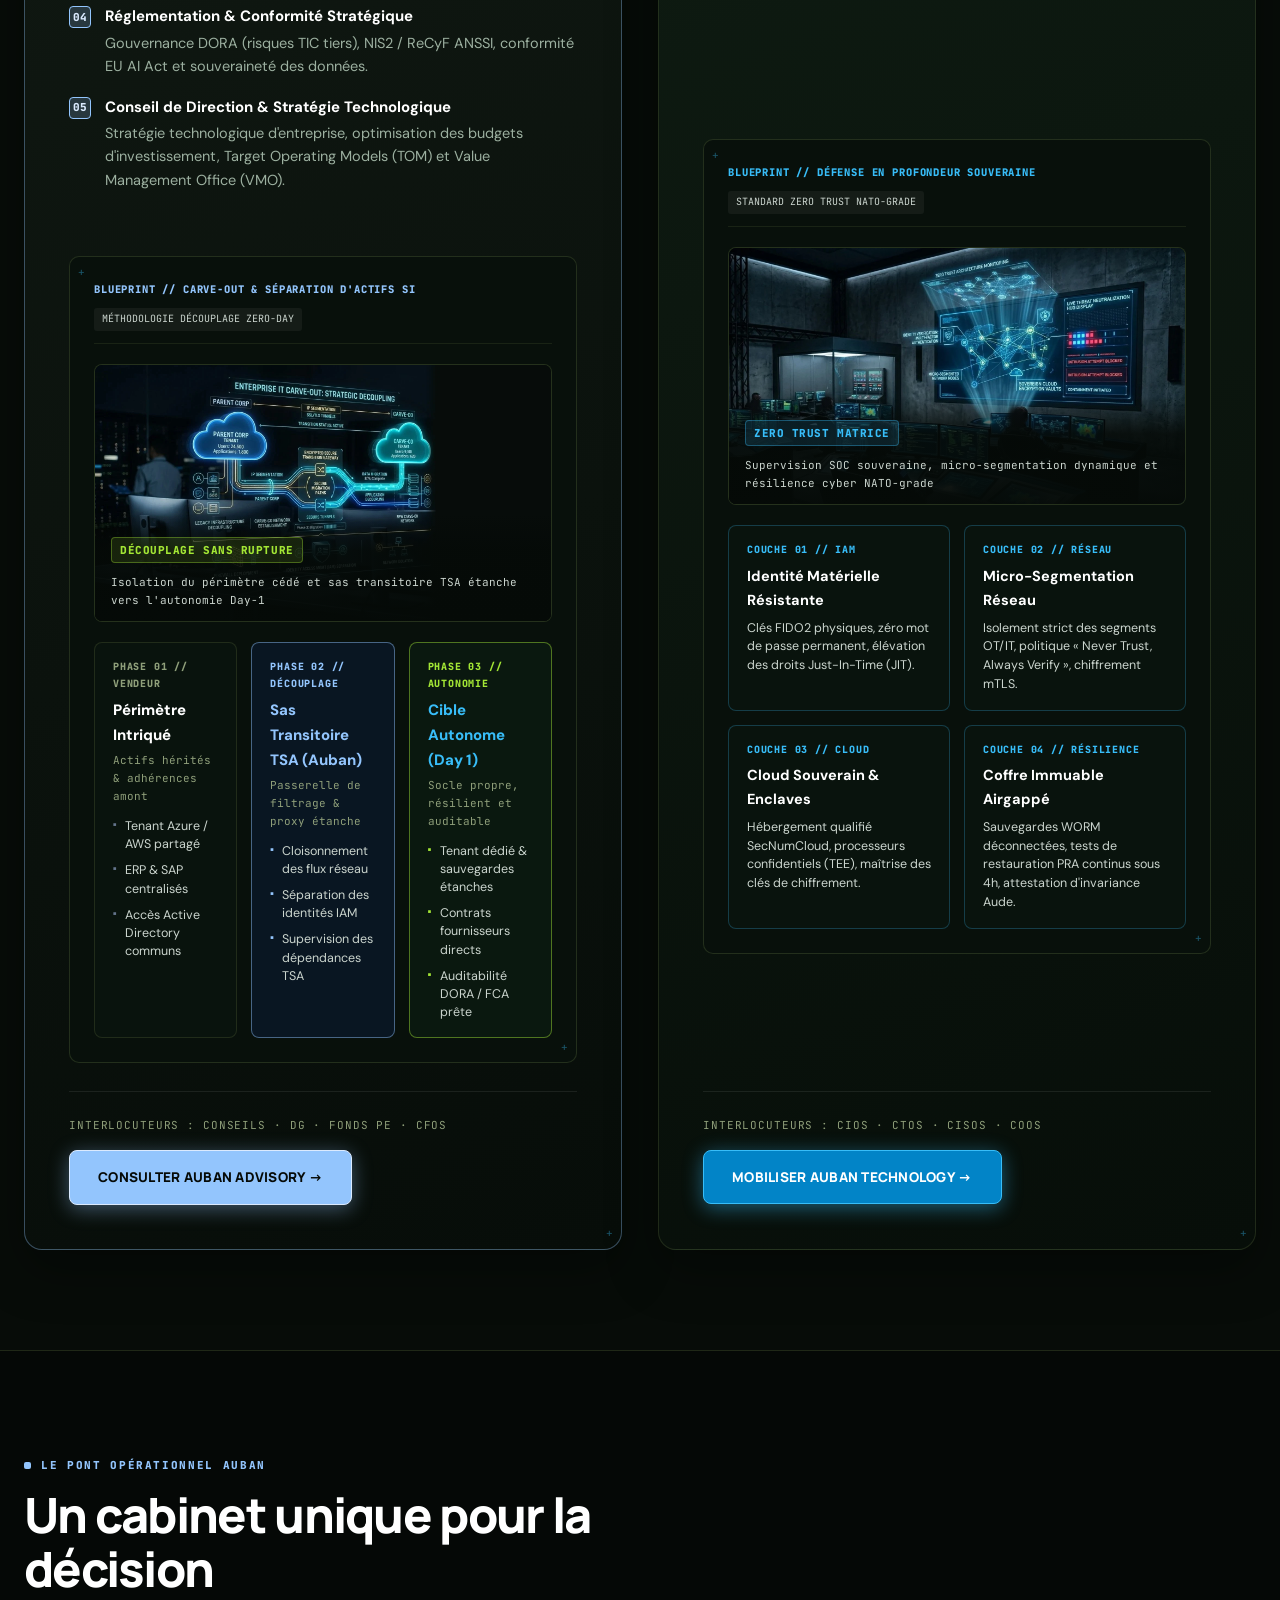
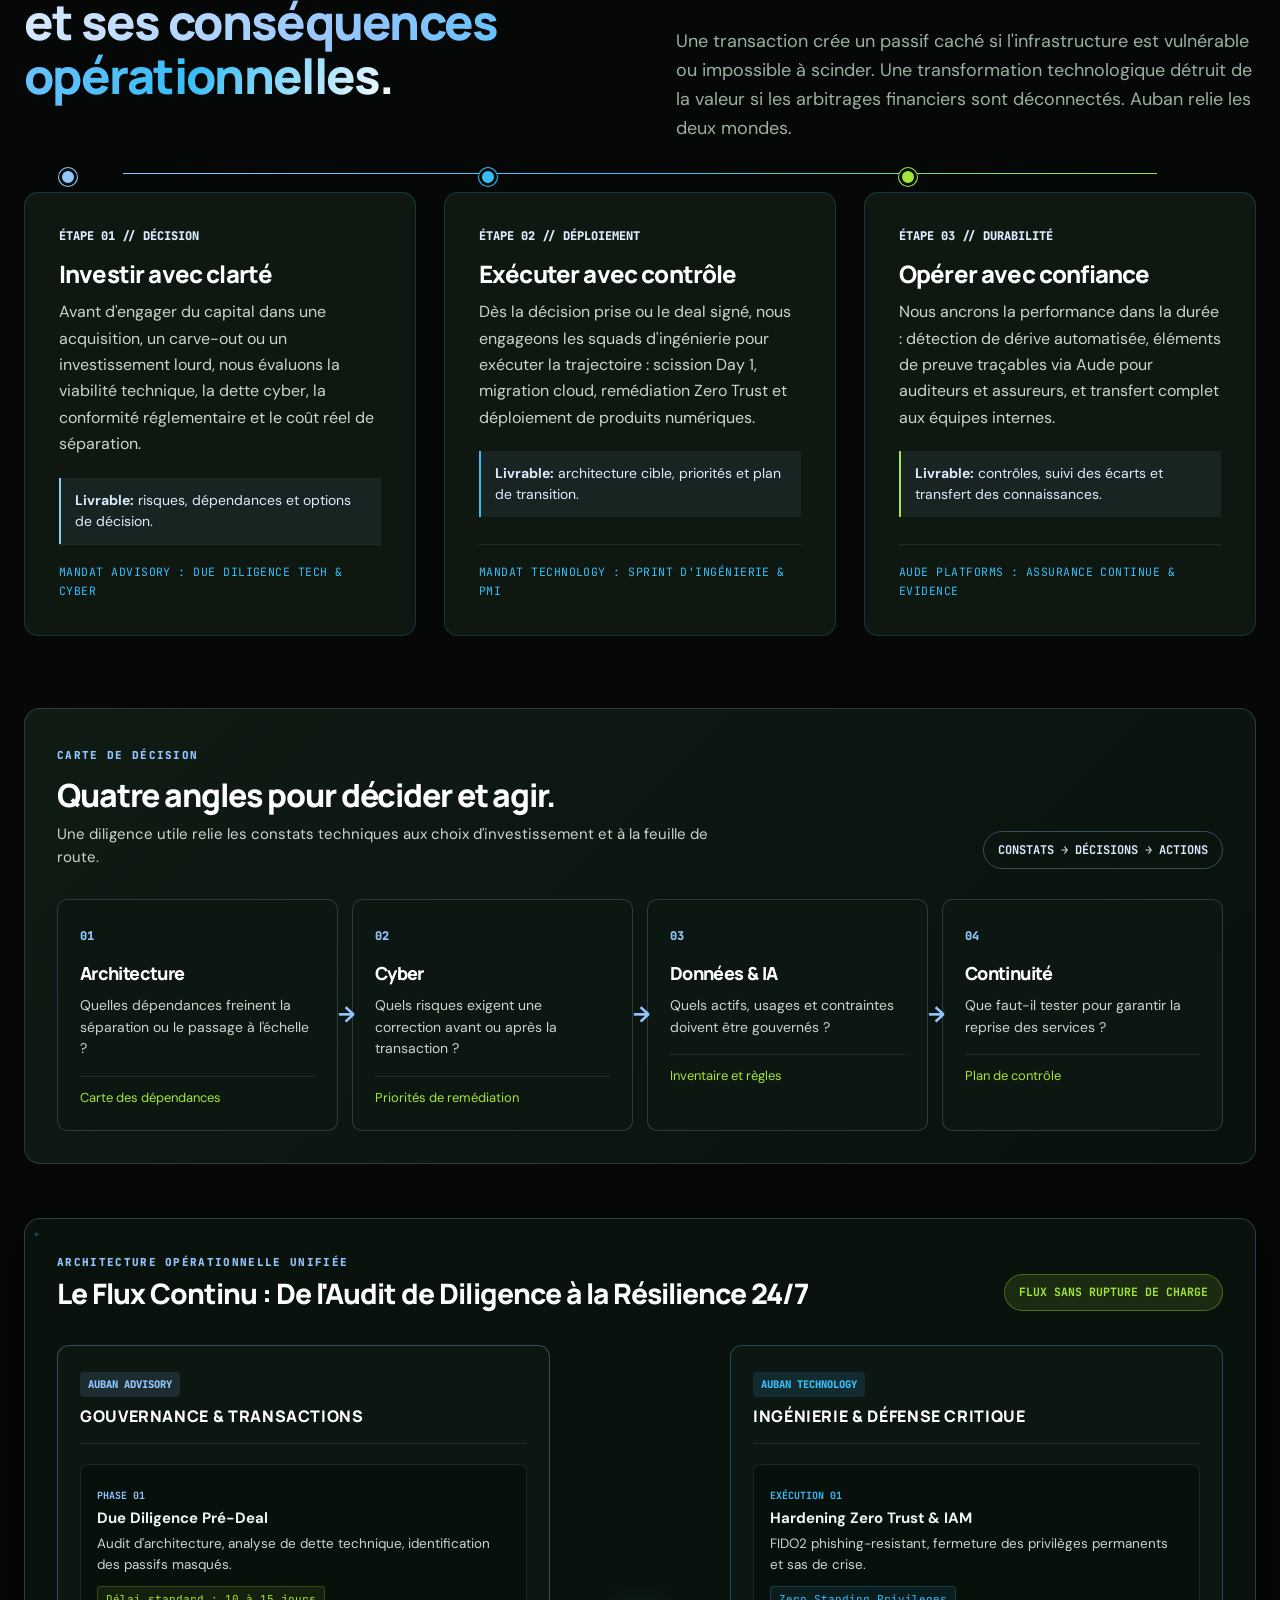
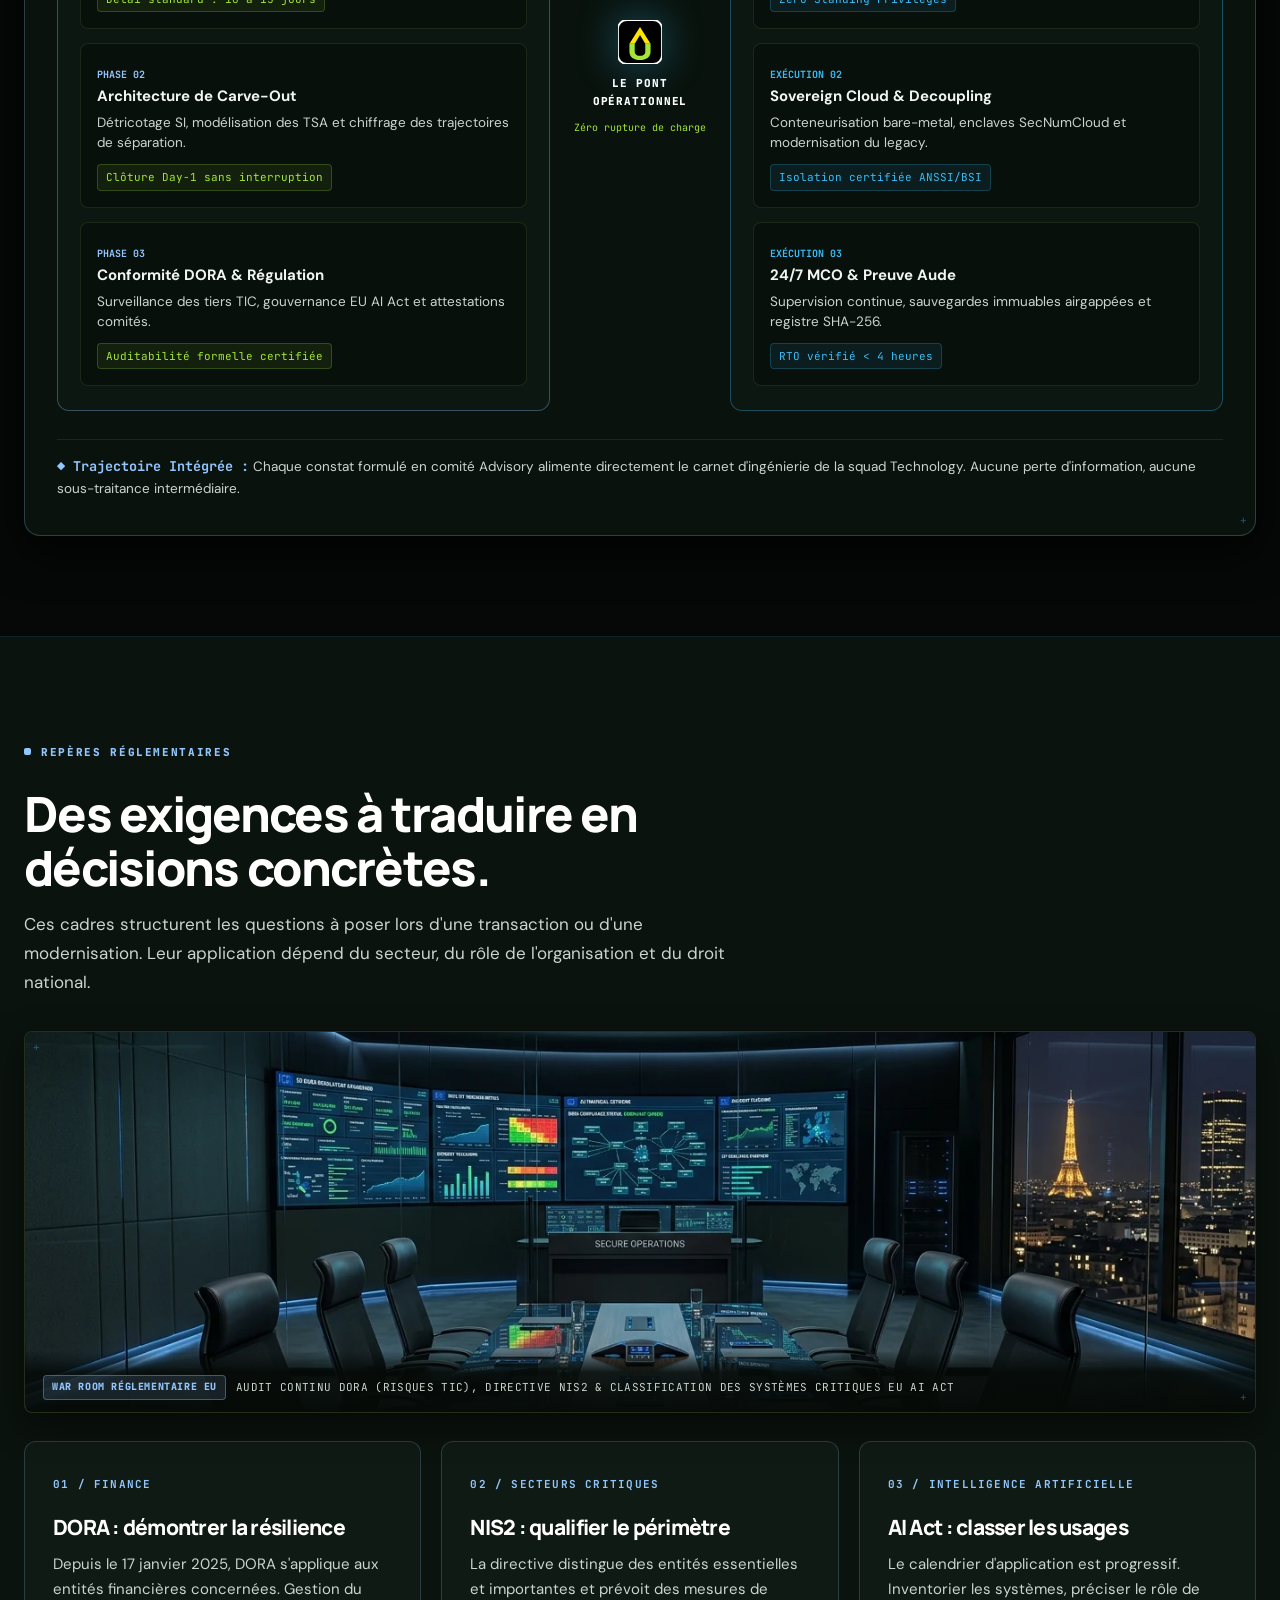
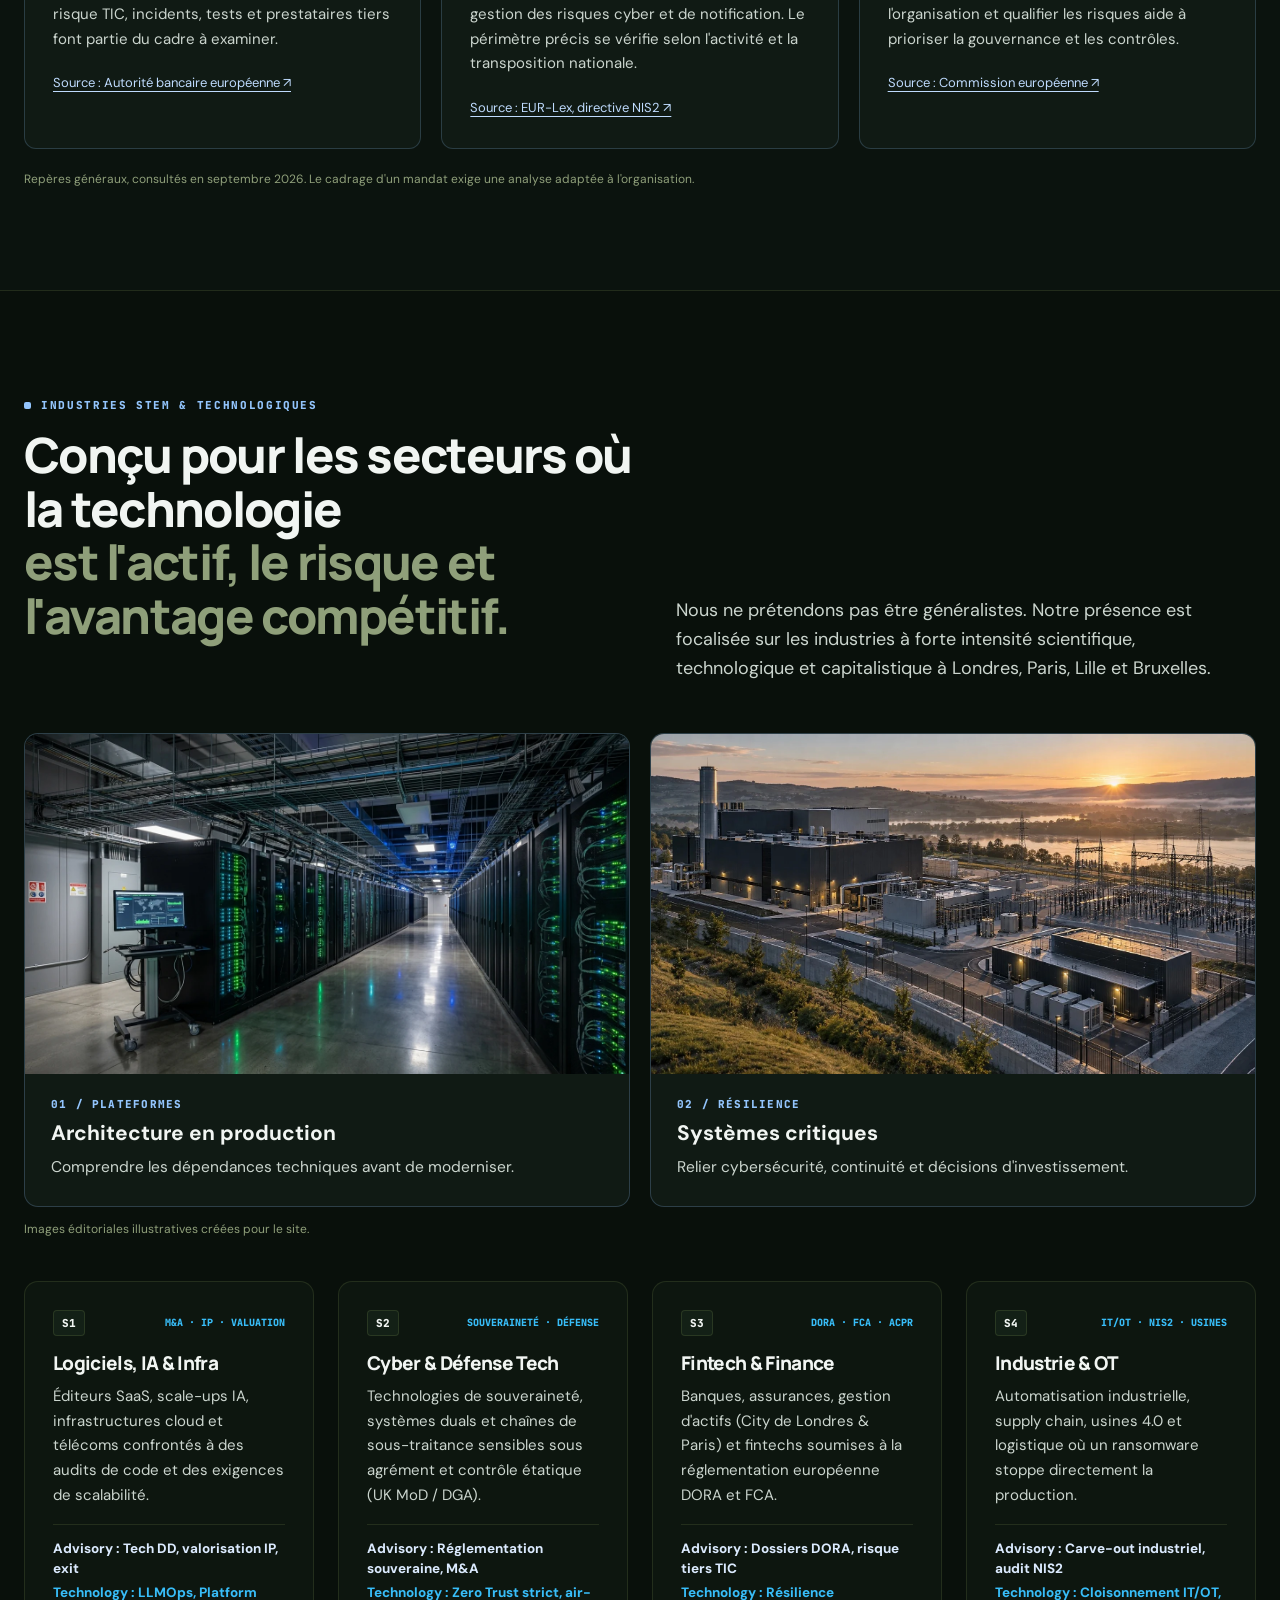
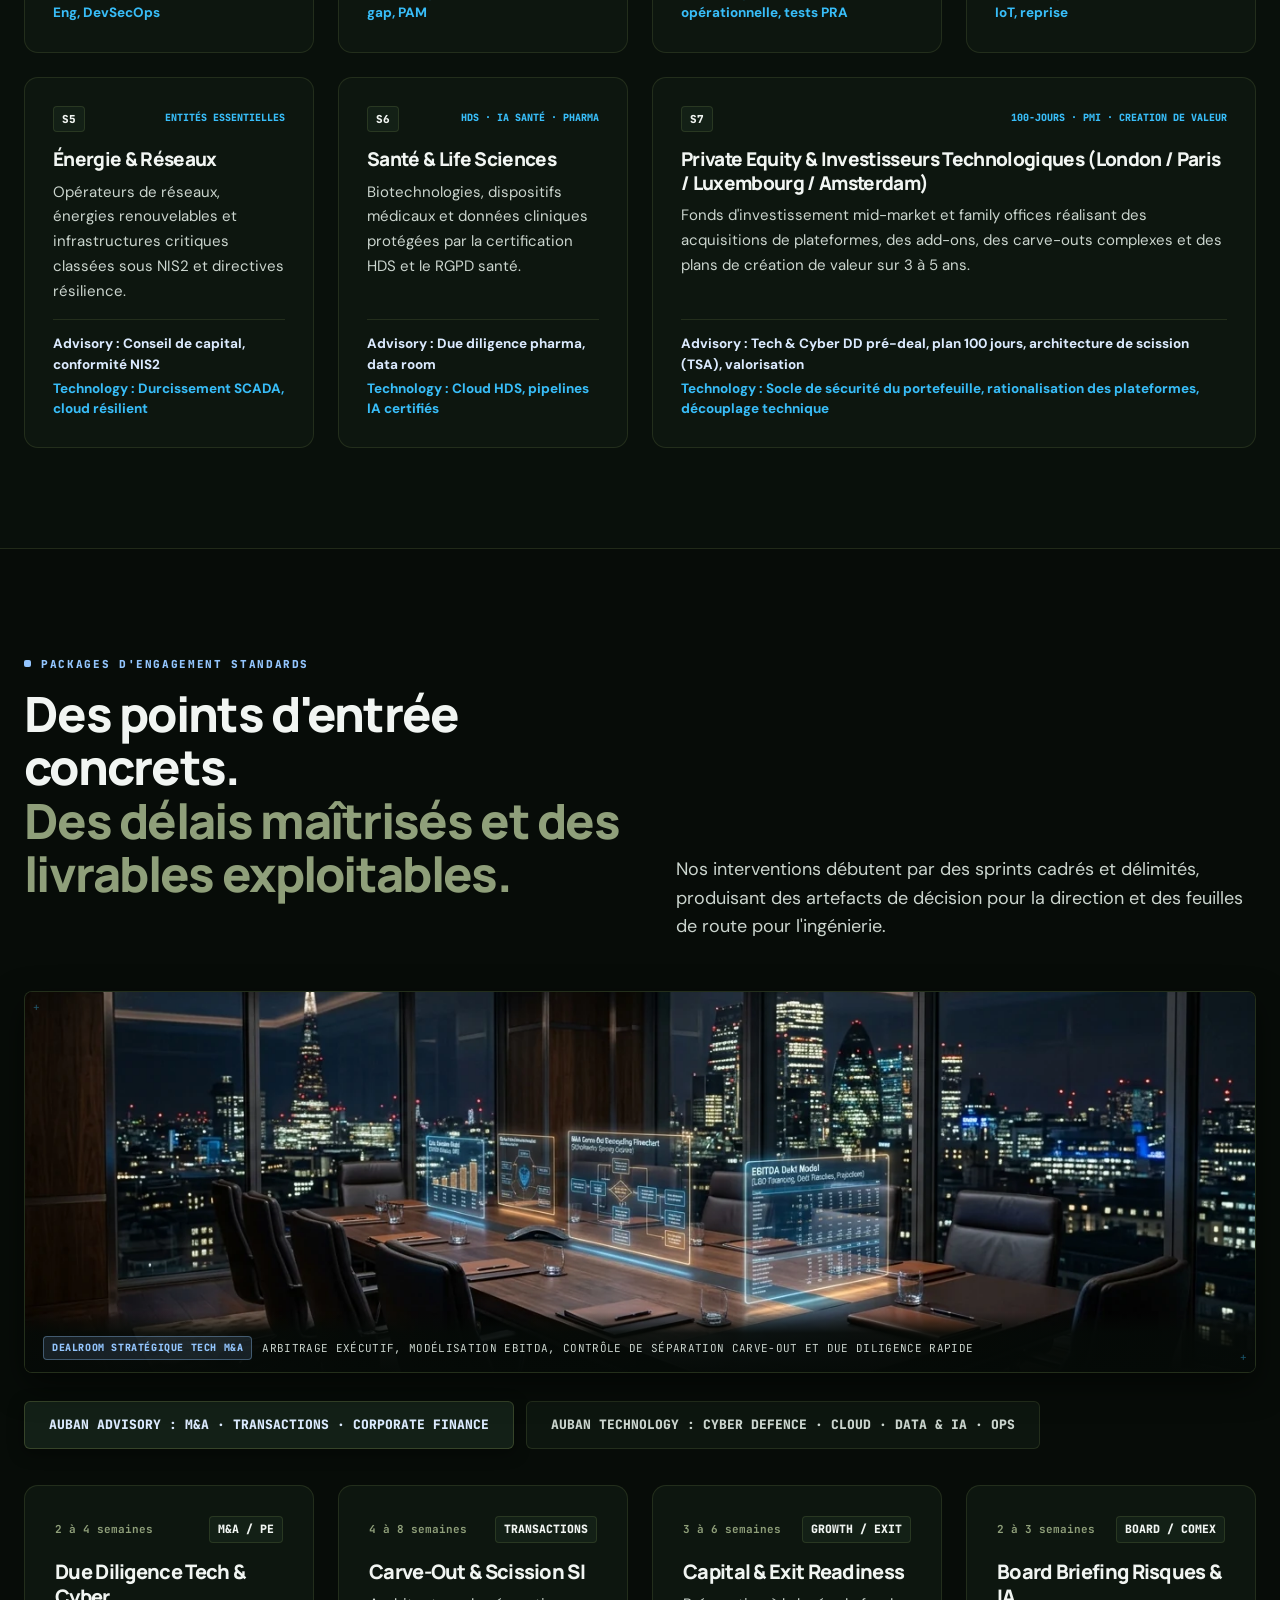
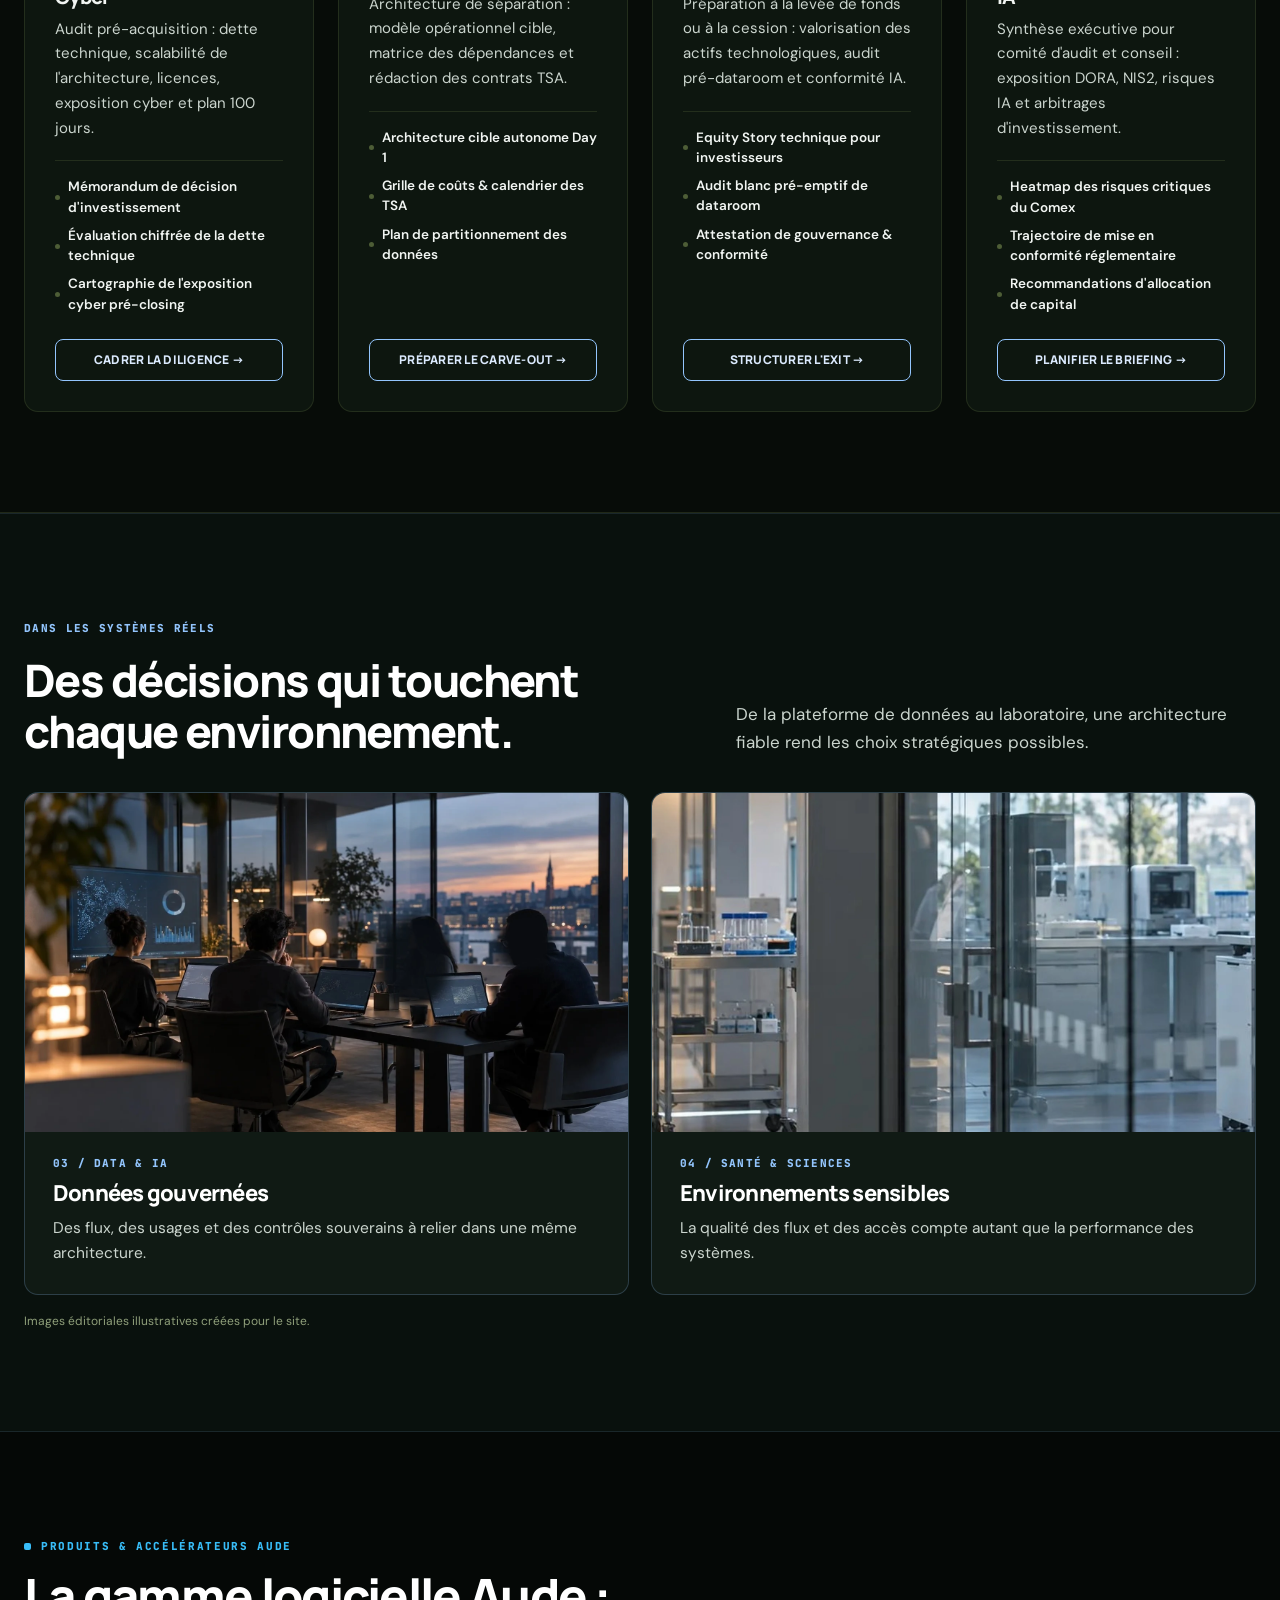
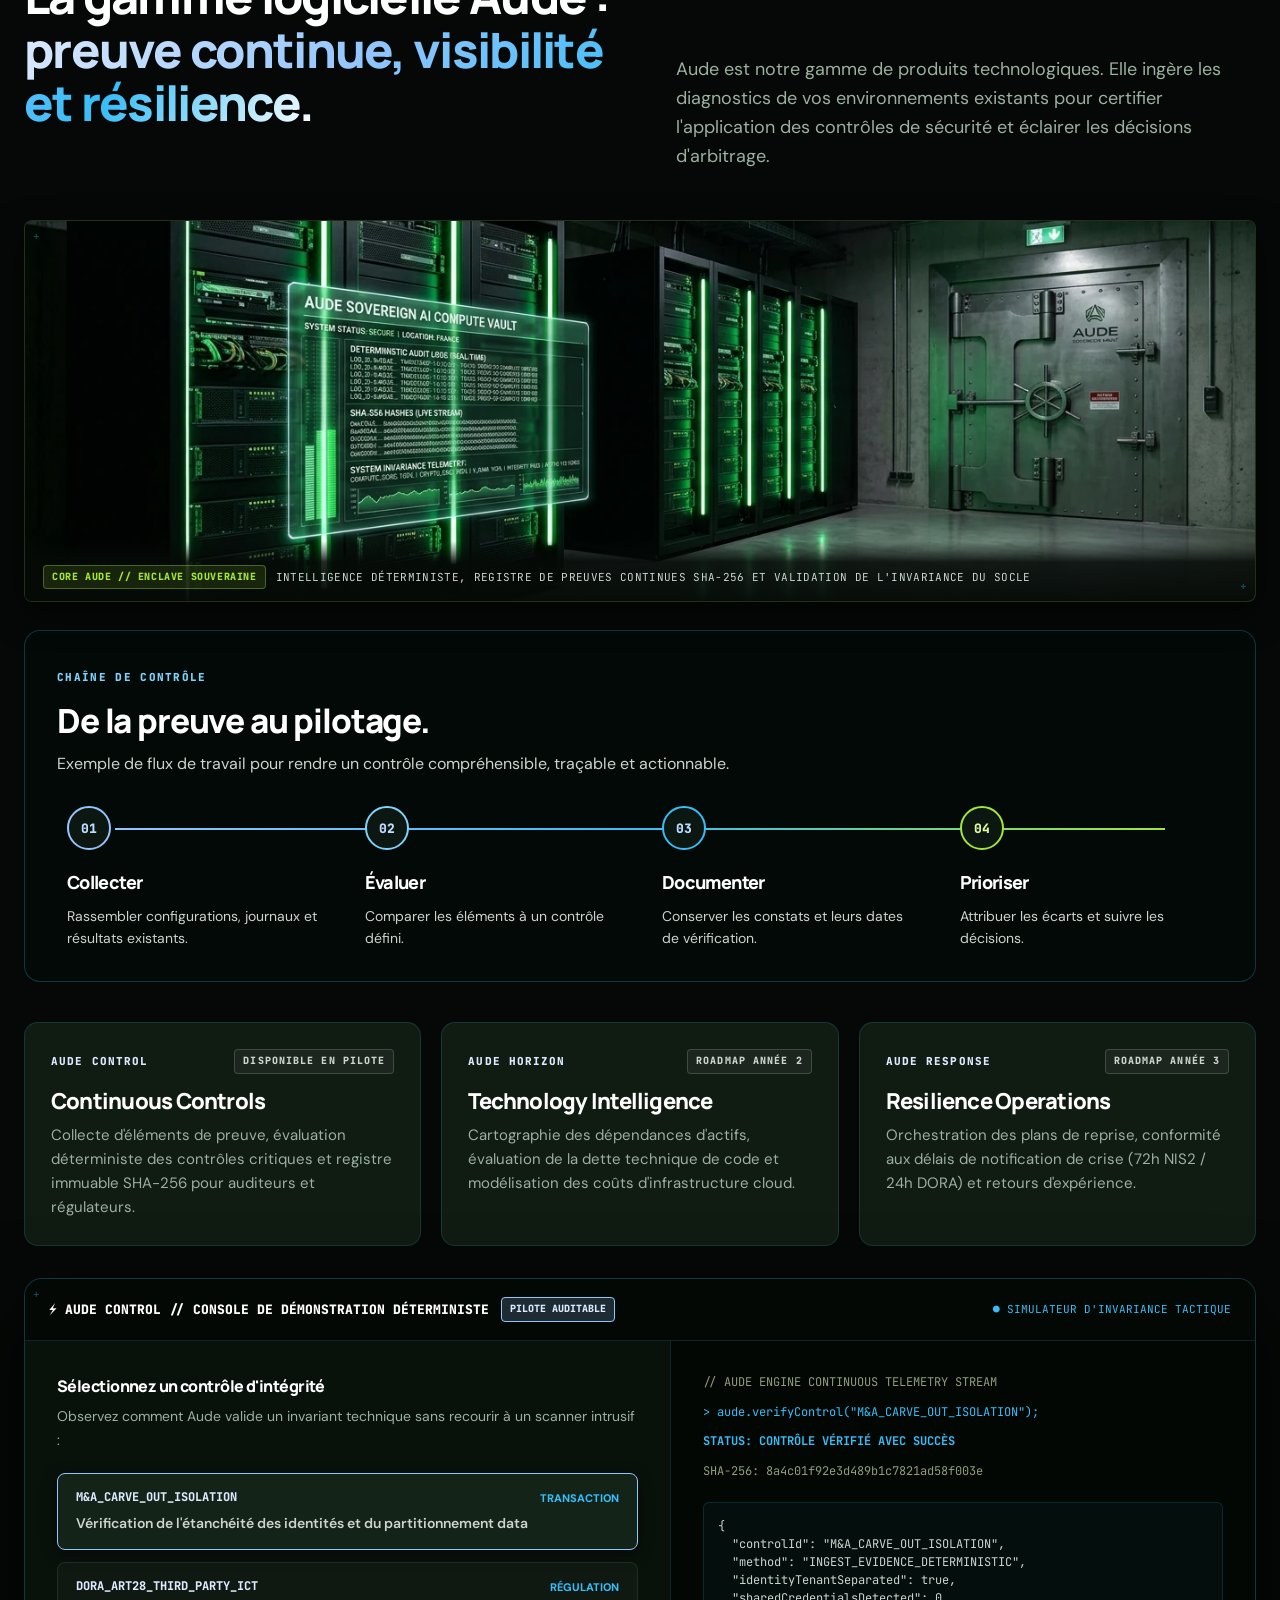
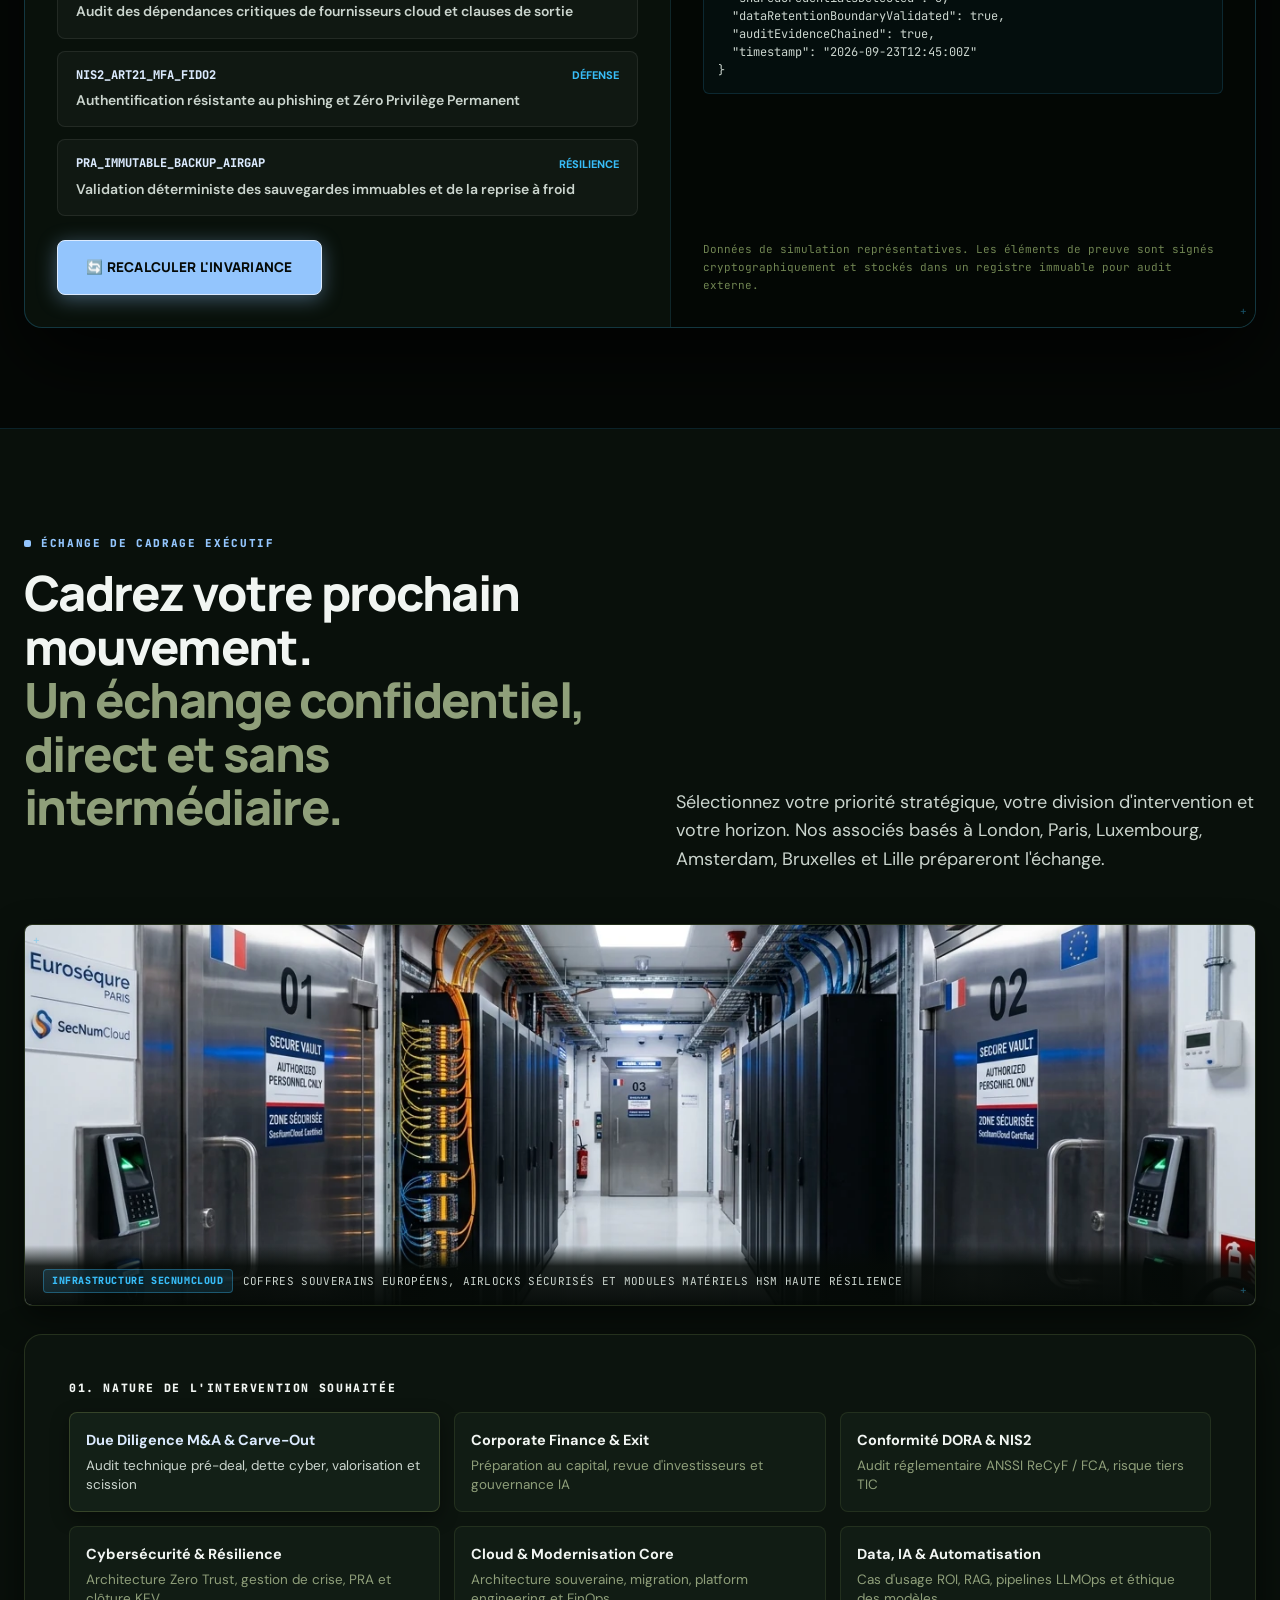
==== commit 72ff6af7: "Remove all human faces from website images: deploy face-free sovereign datacenters, vaults, dealroom" ====
--- a/index.html
+++ b/index.html
@@ -4037,7 +4037,7 @@
 
       <div class="visual-gallery">
         <figure class="visual-story">
-          <img src="assets/engineering-room.webp" width="1672" height="941" alt="Deux ingénieurs examinent une baie de serveurs dans un centre de données." loading="lazy" decoding="async">
+          <img src="assets/engineering-room.webp" width="1672" height="941" alt="Baie de serveurs haute densité et console de diagnostic réseau dans un centre de données souverain." loading="lazy" decoding="async">
           <figcaption><span class="story-kicker">01 / PLATEFORMES</span><strong>Architecture en production</strong><p>Comprendre les dépendances techniques avant de moderniser.</p></figcaption>
         </figure>
         <figure class="visual-story">
@@ -4347,11 +4347,11 @@
       <div class="field-stories-head"><div><span class="field-kicker">DANS LES SYSTÈMES RÉELS</span><h2>Des décisions qui touchent chaque environnement.</h2></div><p>De la plateforme de données au laboratoire, une architecture fiable rend les choix stratégiques possibles.</p></div>
       <div class="field-story-grid">
         <figure class="field-story">
-          <img src="assets/data-collaboration.webp" width="1672" height="941" alt="Équipe de spécialistes des données travaillant ensemble dans un bureau." loading="lazy" decoding="async">
-          <figcaption><span class="field-index">03 / DATA & IA</span><h3>Données gouvernées</h3><p>Des équipes, des usages et des contrôles à relier dans une même architecture.</p></figcaption>
+          <img src="assets/data-collaboration.webp" width="1672" height="941" alt="Supervision analytique et consoles de données sécurisées dans un centre décisionnel." loading="lazy" decoding="async">
+          <figcaption><span class="field-index">03 / DATA & IA</span><h3>Données gouvernées</h3><p>Des flux, des usages et des contrôles souverains à relier dans une même architecture.</p></figcaption>
         </figure>
         <figure class="field-story">
-          <img src="assets/life-sciences-lab.webp" width="1672" height="941" alt="Chercheurs travaillant dans un laboratoire contemporain." loading="lazy" decoding="async">
+          <img src="assets/life-sciences-lab.webp" width="1672" height="941" alt="Environnement de laboratoire et robotique analytique pour sciences de la vie." loading="lazy" decoding="async">
           <figcaption><span class="field-index">04 / SANTÉ & SCIENCES</span><h3>Environnements sensibles</h3><p>La qualité des flux et des accès compte autant que la performance des systèmes.</p></figcaption>
         </figure>
       </div>
@@ -4712,7 +4712,7 @@
 
       <!-- CAREERS LEADERSHIP SQUAD SHOWCASE -->
       <div class="section-showcase-wrap crosshair-corner">
-        <img src="assets/careers-leadership-squad.webp" width="1376" height="768" alt="Squads d'ingénierie critique et consultants en gouvernance technologique Auban" loading="lazy" class="section-showcase-img">
+        <img src="assets/careers-leadership-squad.webp" width="1376" height="768" alt="Espace d'architecture logicielle et conception de systèmes critiques chez Auban à Paris" loading="lazy" class="section-showcase-img">
         <div class="section-showcase-hud">
           <span class="showcase-pill showcase-pill-brass">SQUADS HYBRIDES AUBAN</span>
           <span class="showcase-caption">ÉQUIPES SENIORS RÉUNISSANT CONSULTANTS STRATÉGIQUES EN SCIENCES DURES, CISOS ET ARCHITECTES SYSTÈMES</span>
@@ -4842,7 +4842,7 @@
 
       <!-- SOVEREIGN ALLIANCES SUMMIT SHOWCASE -->
       <div class="section-showcase-wrap crosshair-corner">
-        <img src="assets/sovereign-alliances-summit.webp" width="1376" height="768" alt="Sommet des alliances technologiques souveraines européennes et de la défense" loading="lazy" class="section-showcase-img">
+        <img src="assets/sovereign-alliances-summit.webp" width="1376" height="768" alt="Hémicycle de conférence pour alliances technologiques souveraines et défense européenne" loading="lazy" class="section-showcase-img">
         <div class="section-showcase-hud">
           <span class="showcase-pill showcase-pill-blue">ALLIANCES EUROPÉENNES</span>
           <span class="showcase-caption">SYNERGIES STRATÉGIQUES ENTRE LE CAPITAL-INVESTISSEMENT, LE CLOUD SOUVERAIN ET LA DÉFENSE EUROPÉENNE</span>
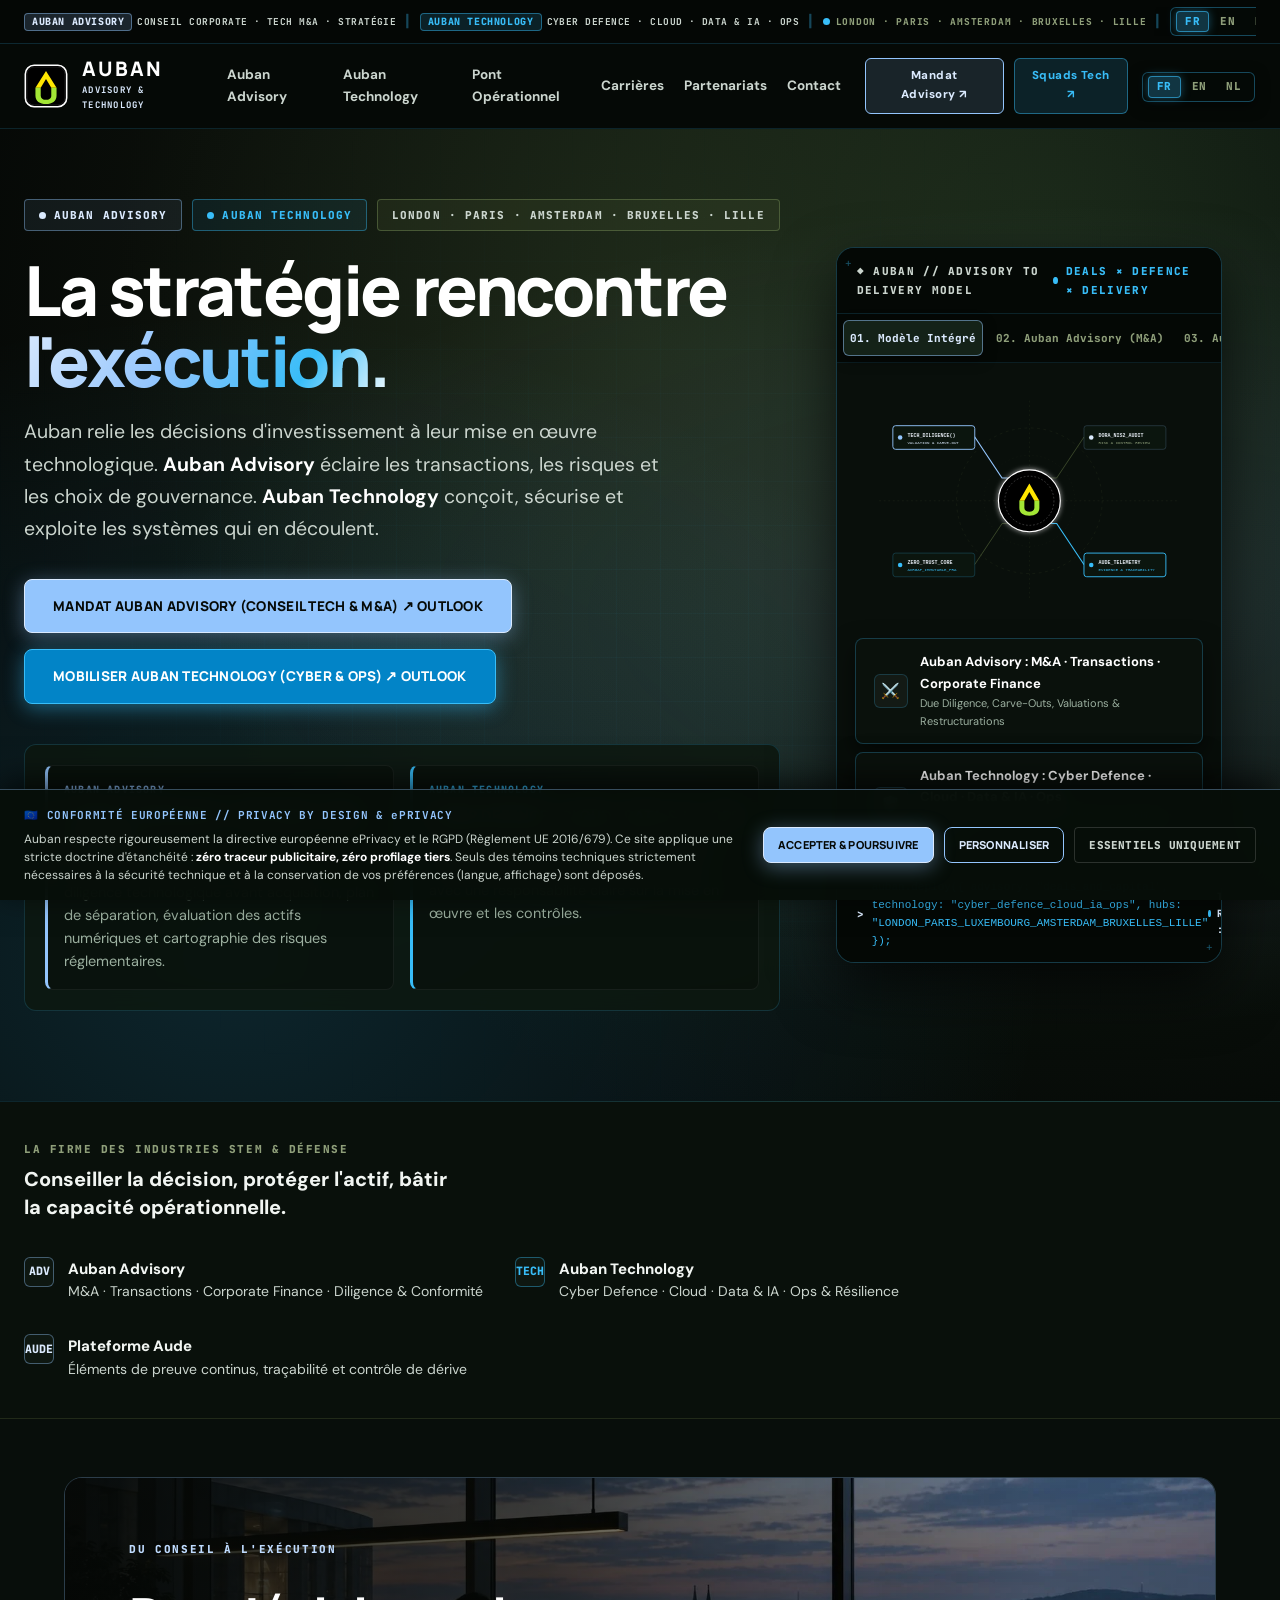
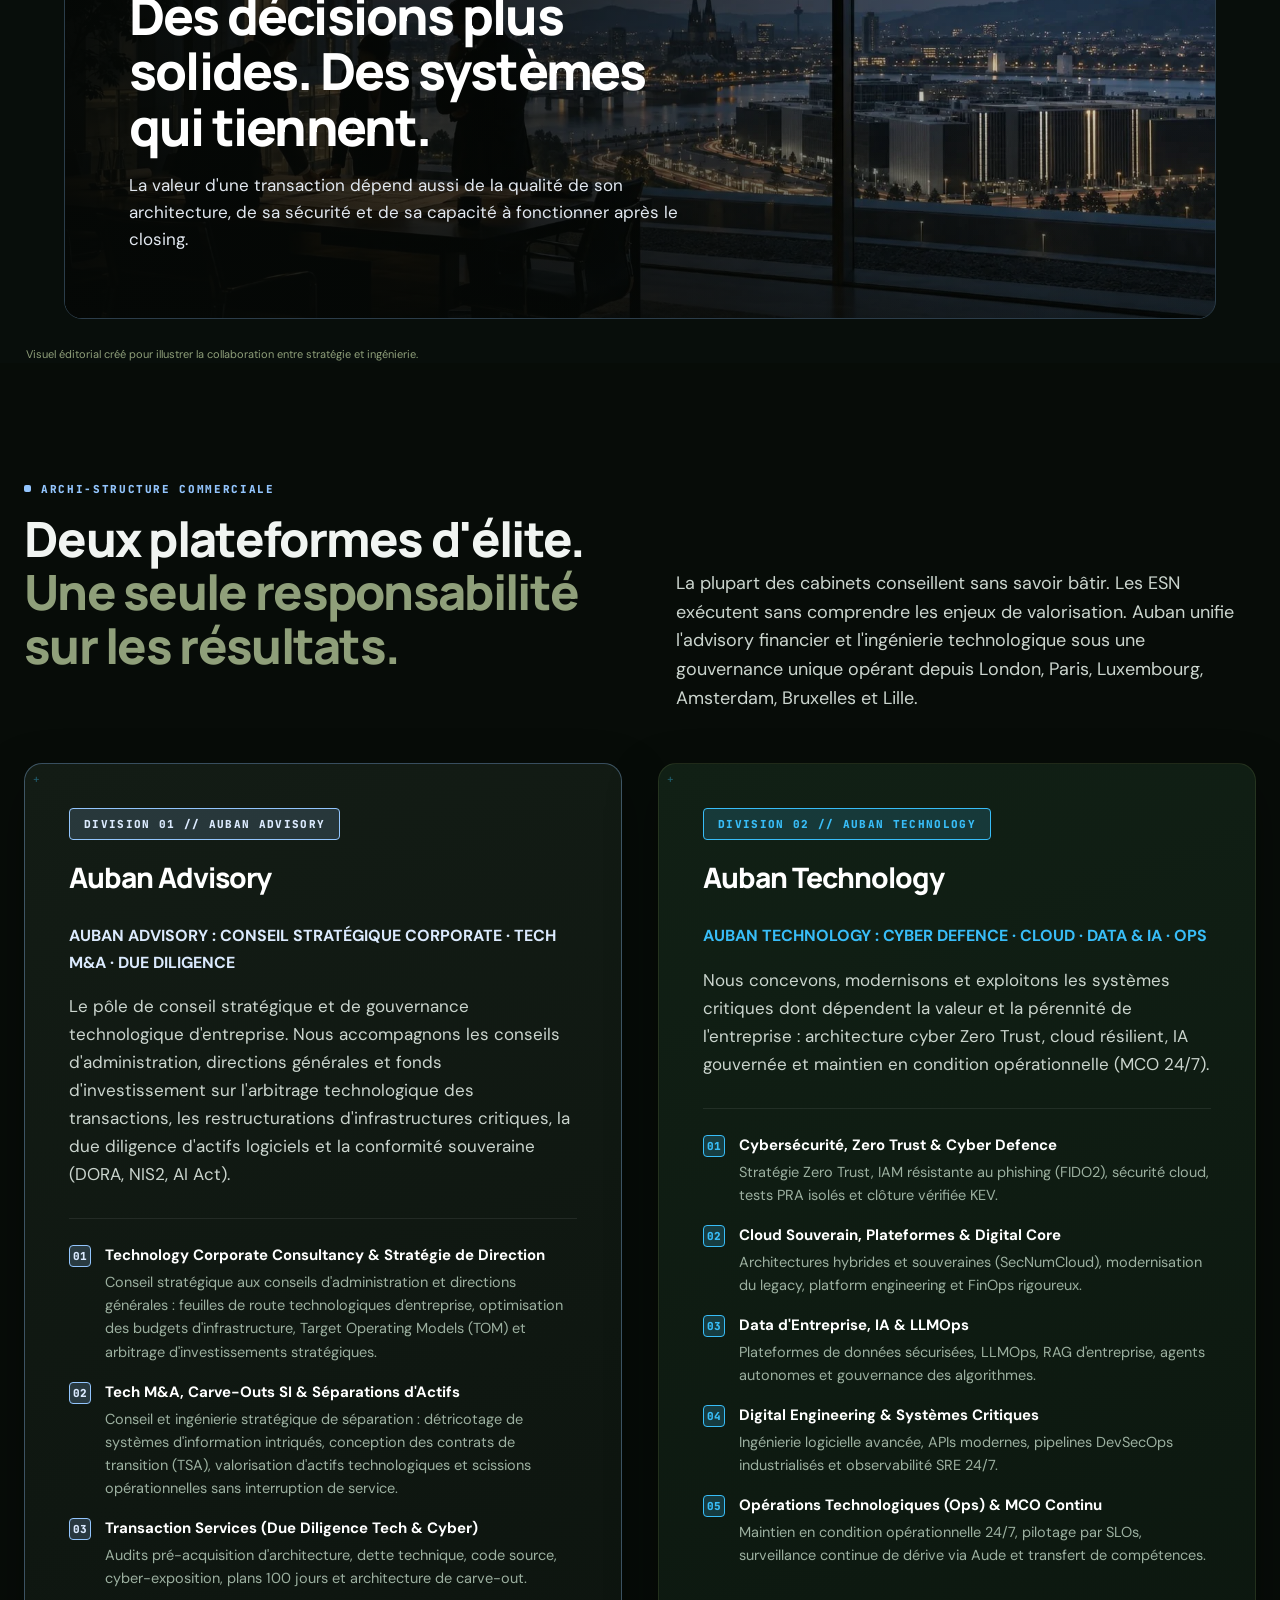
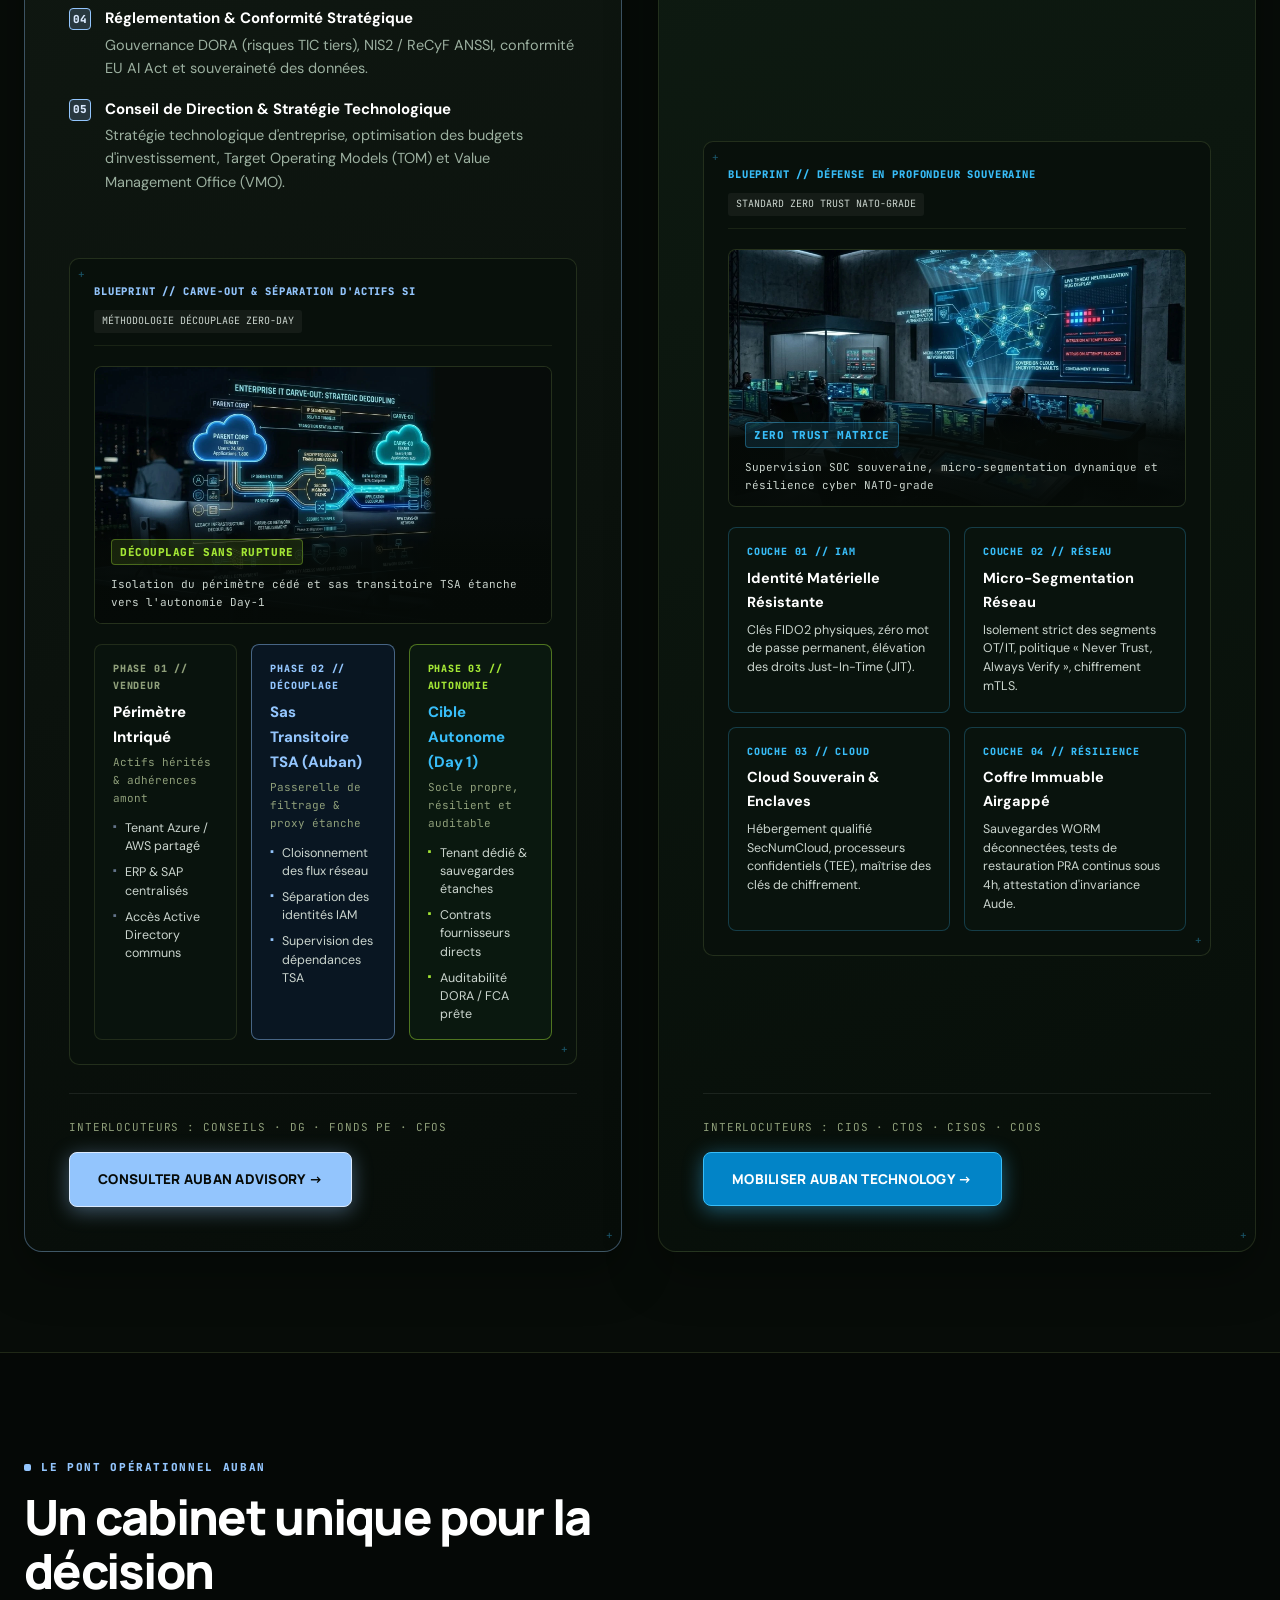
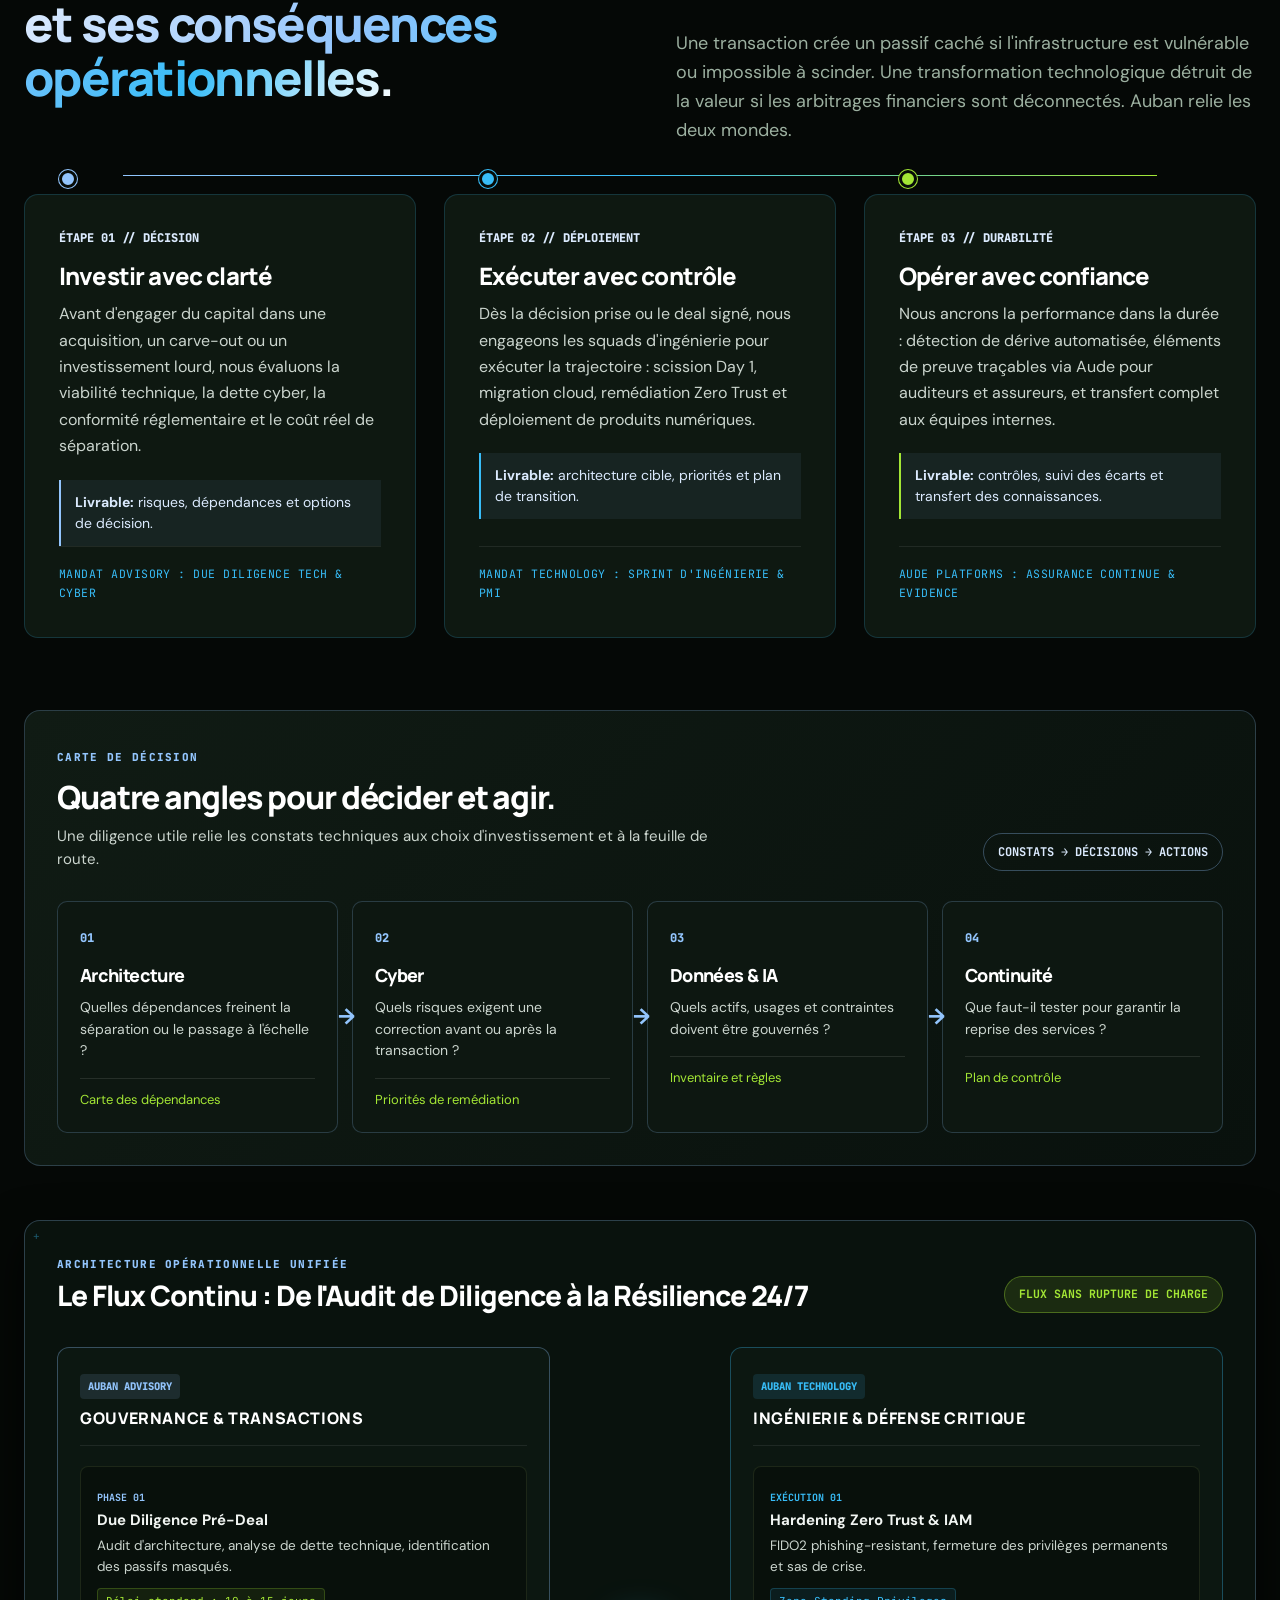
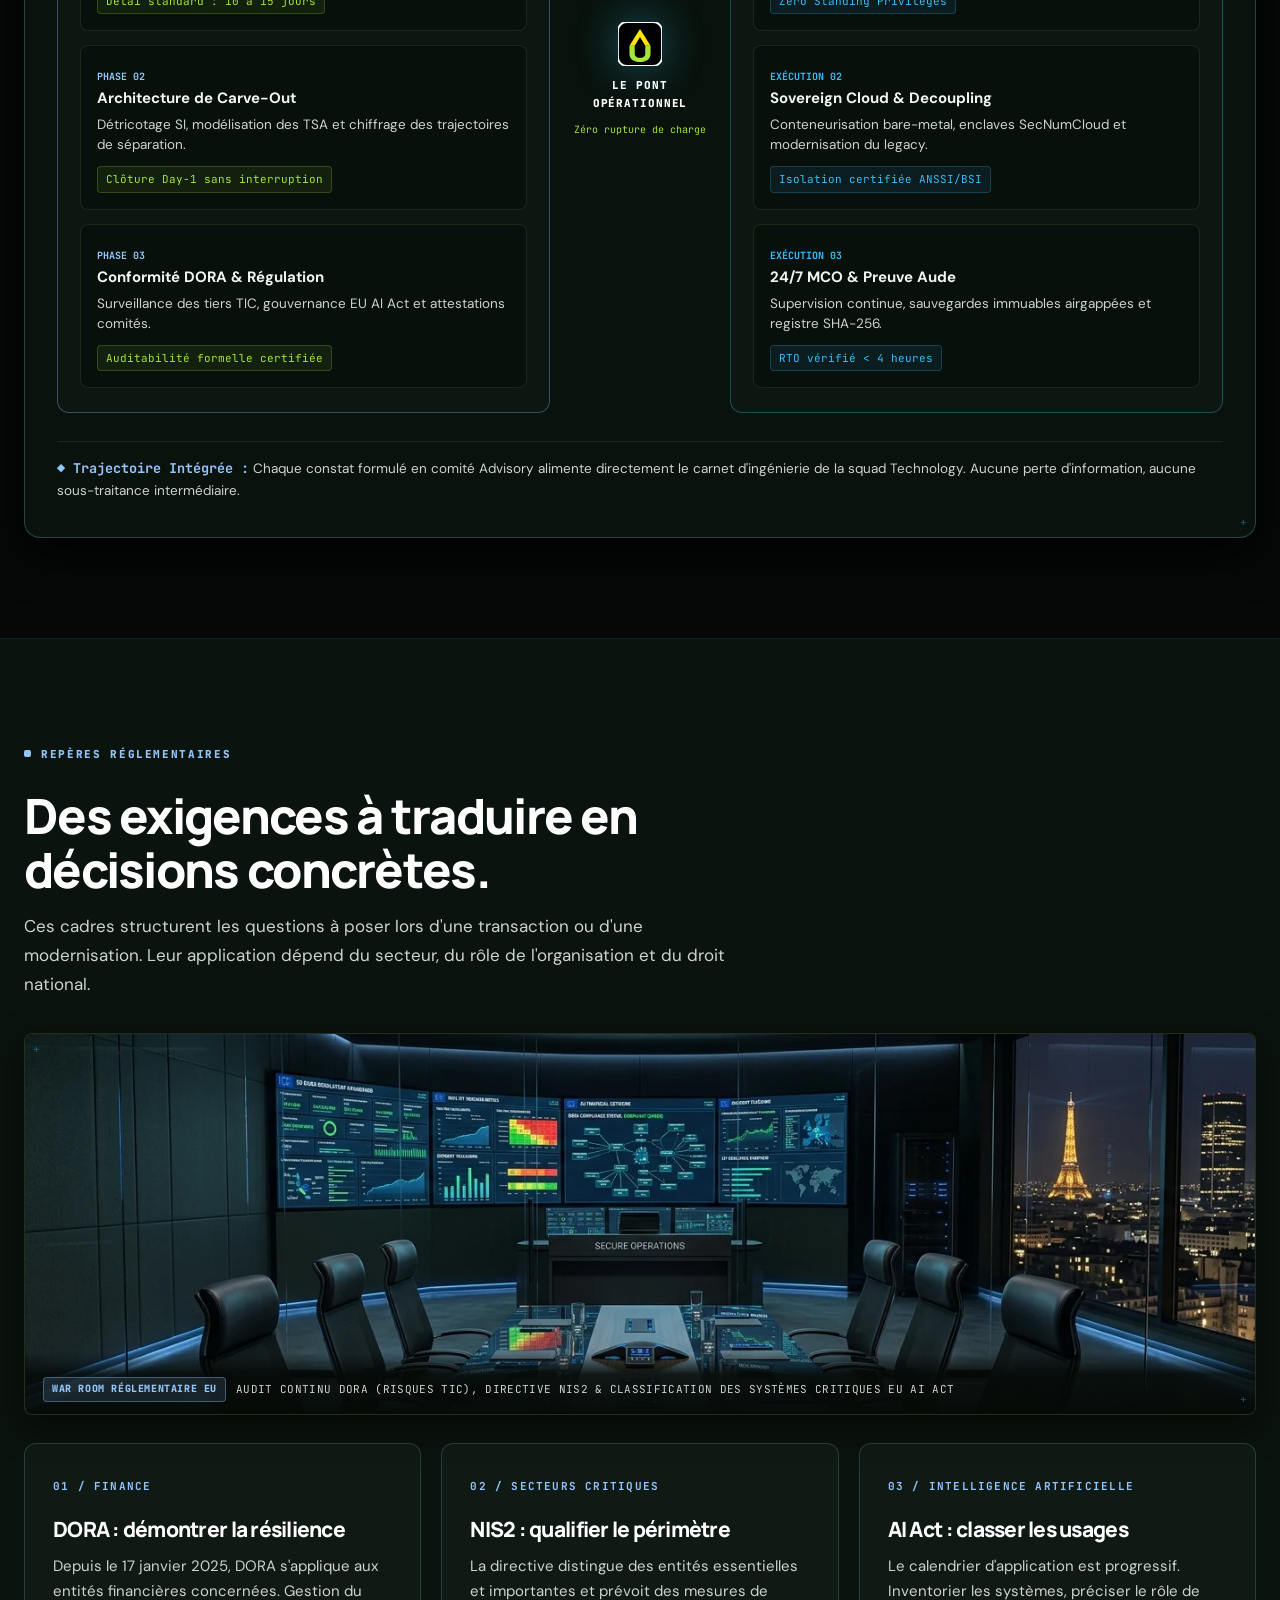
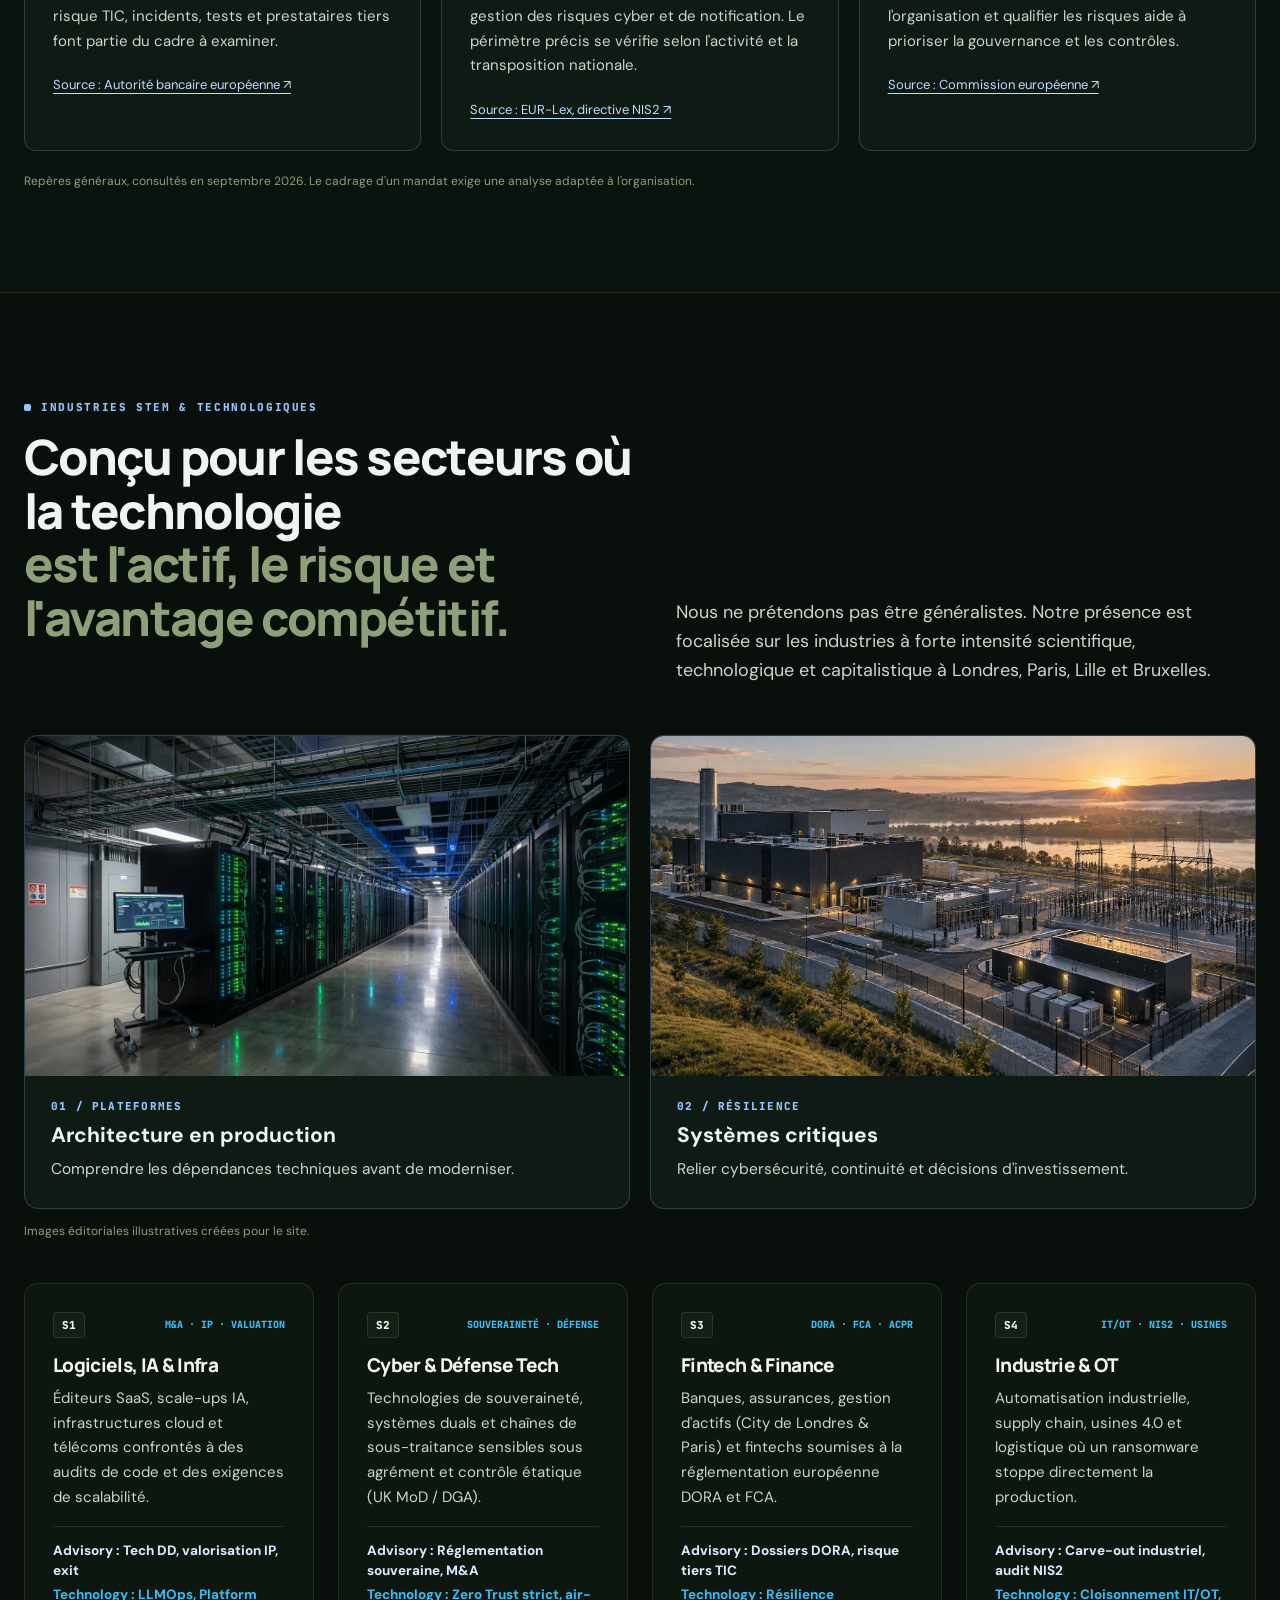
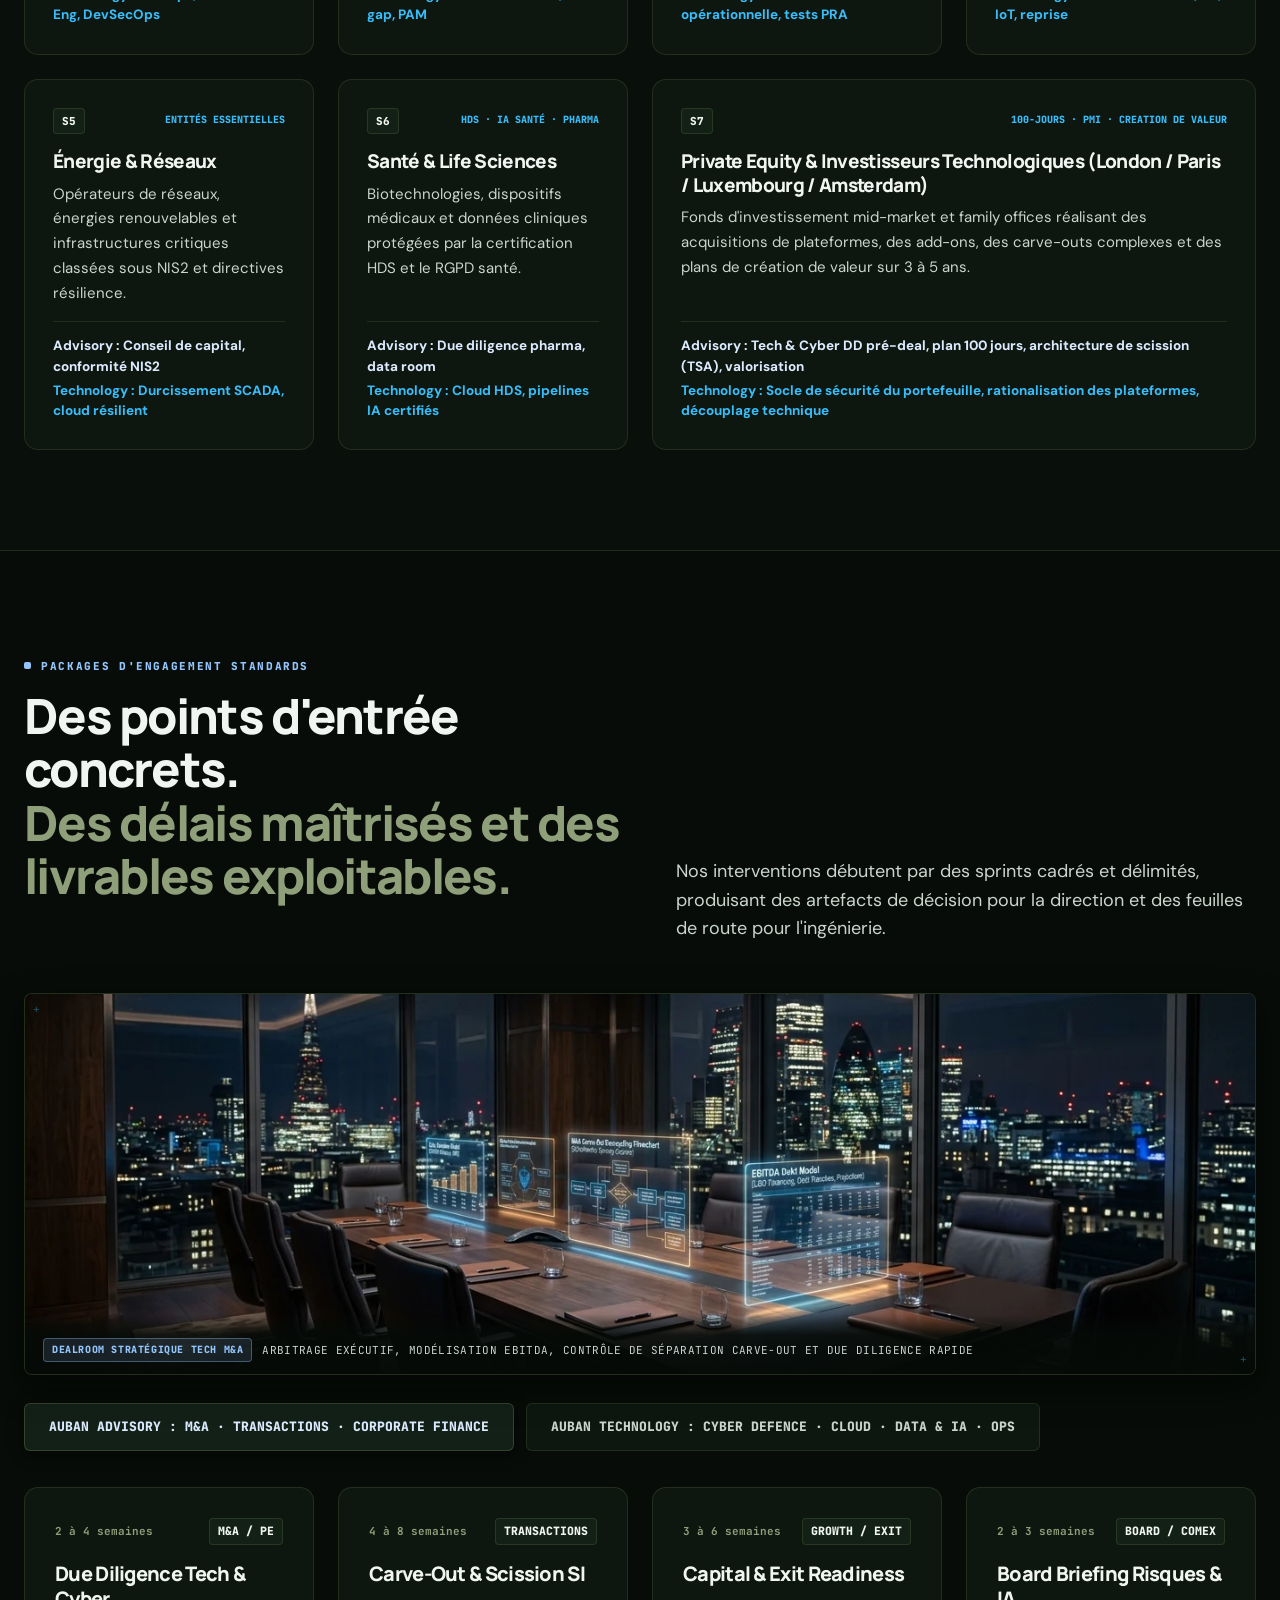
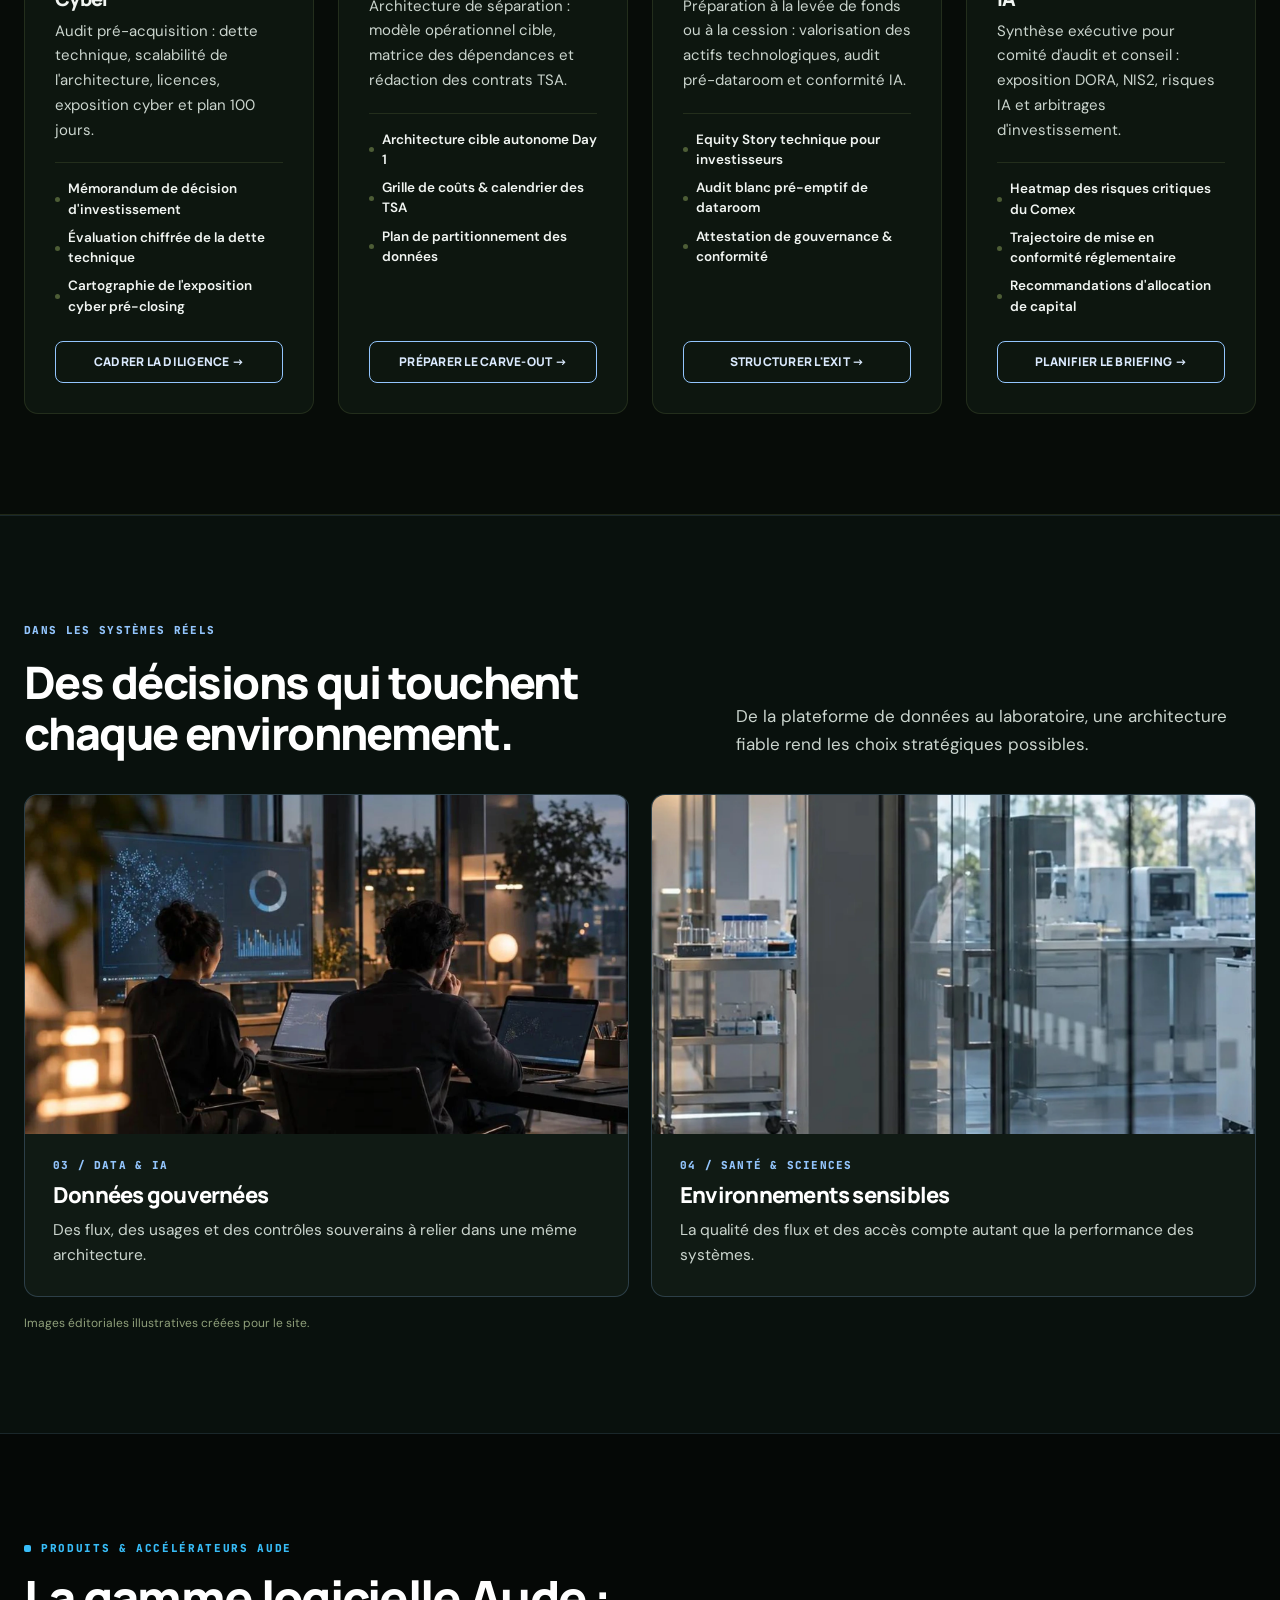
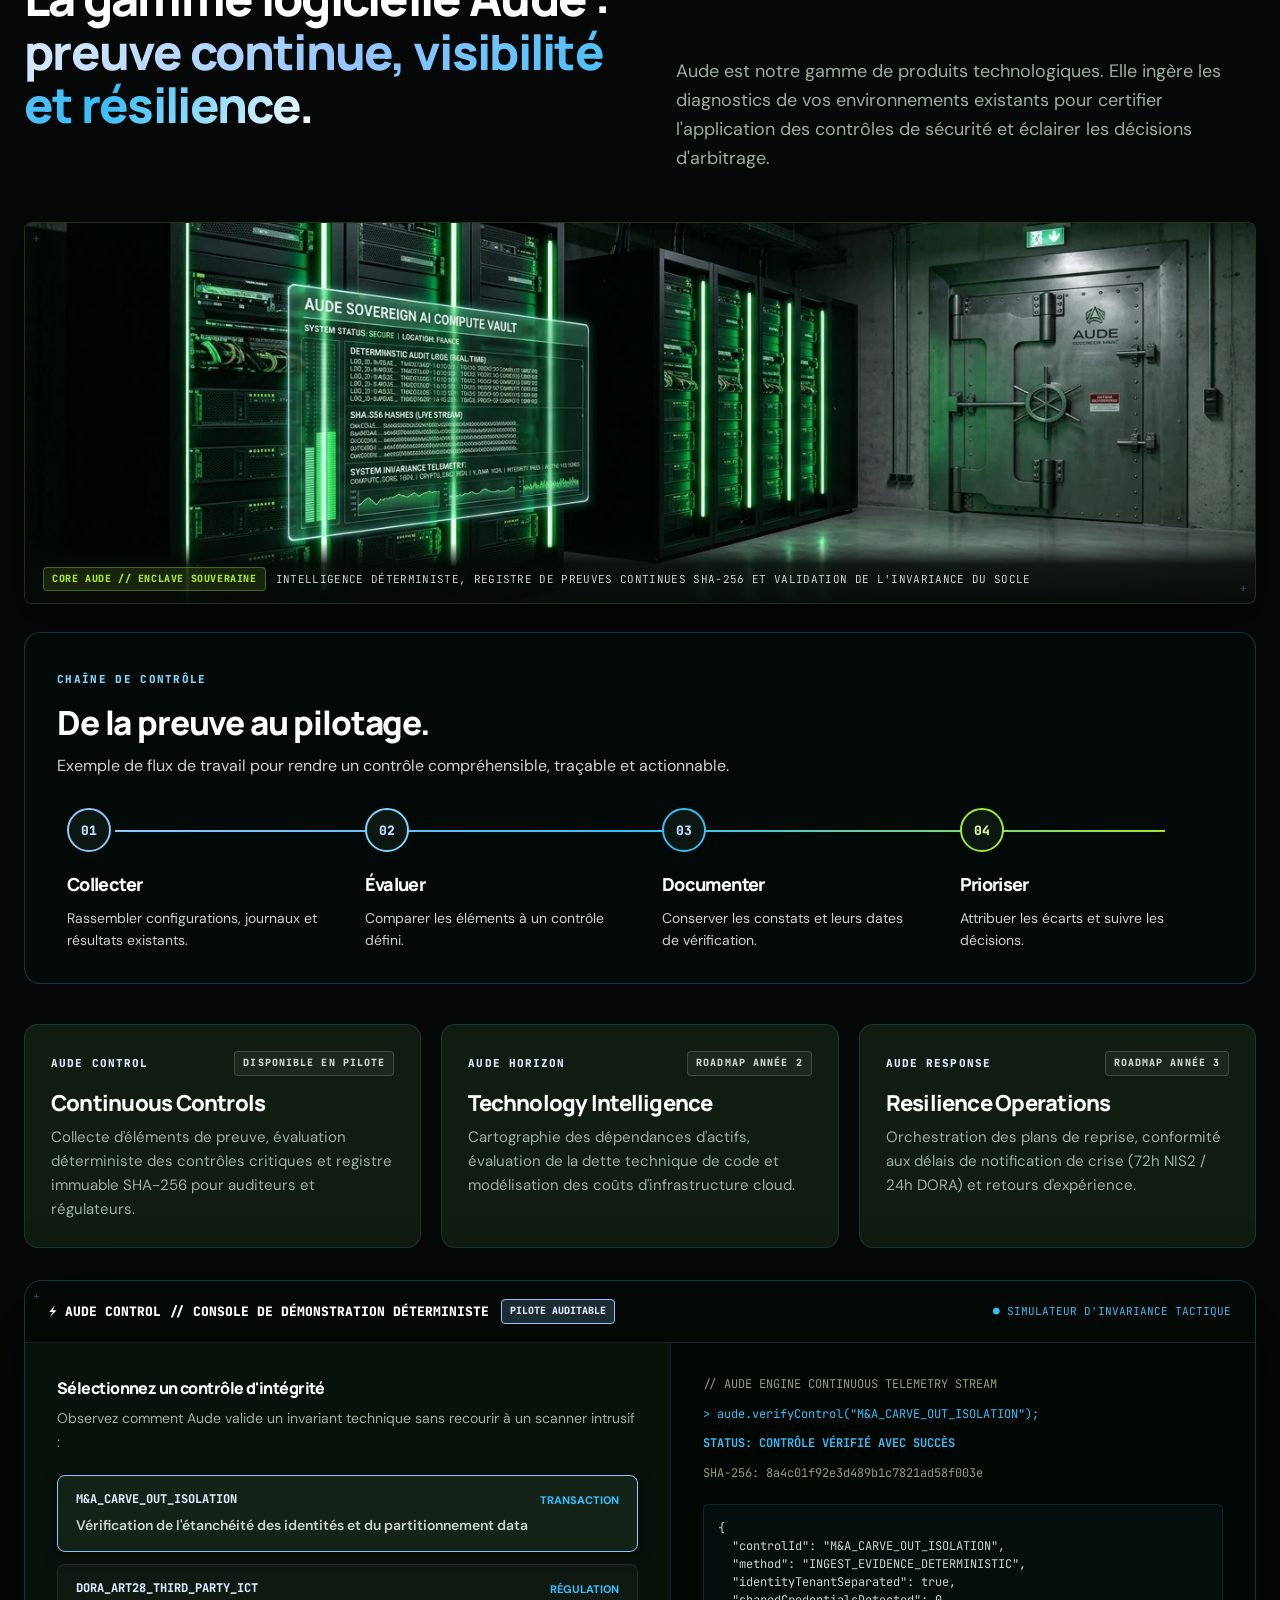
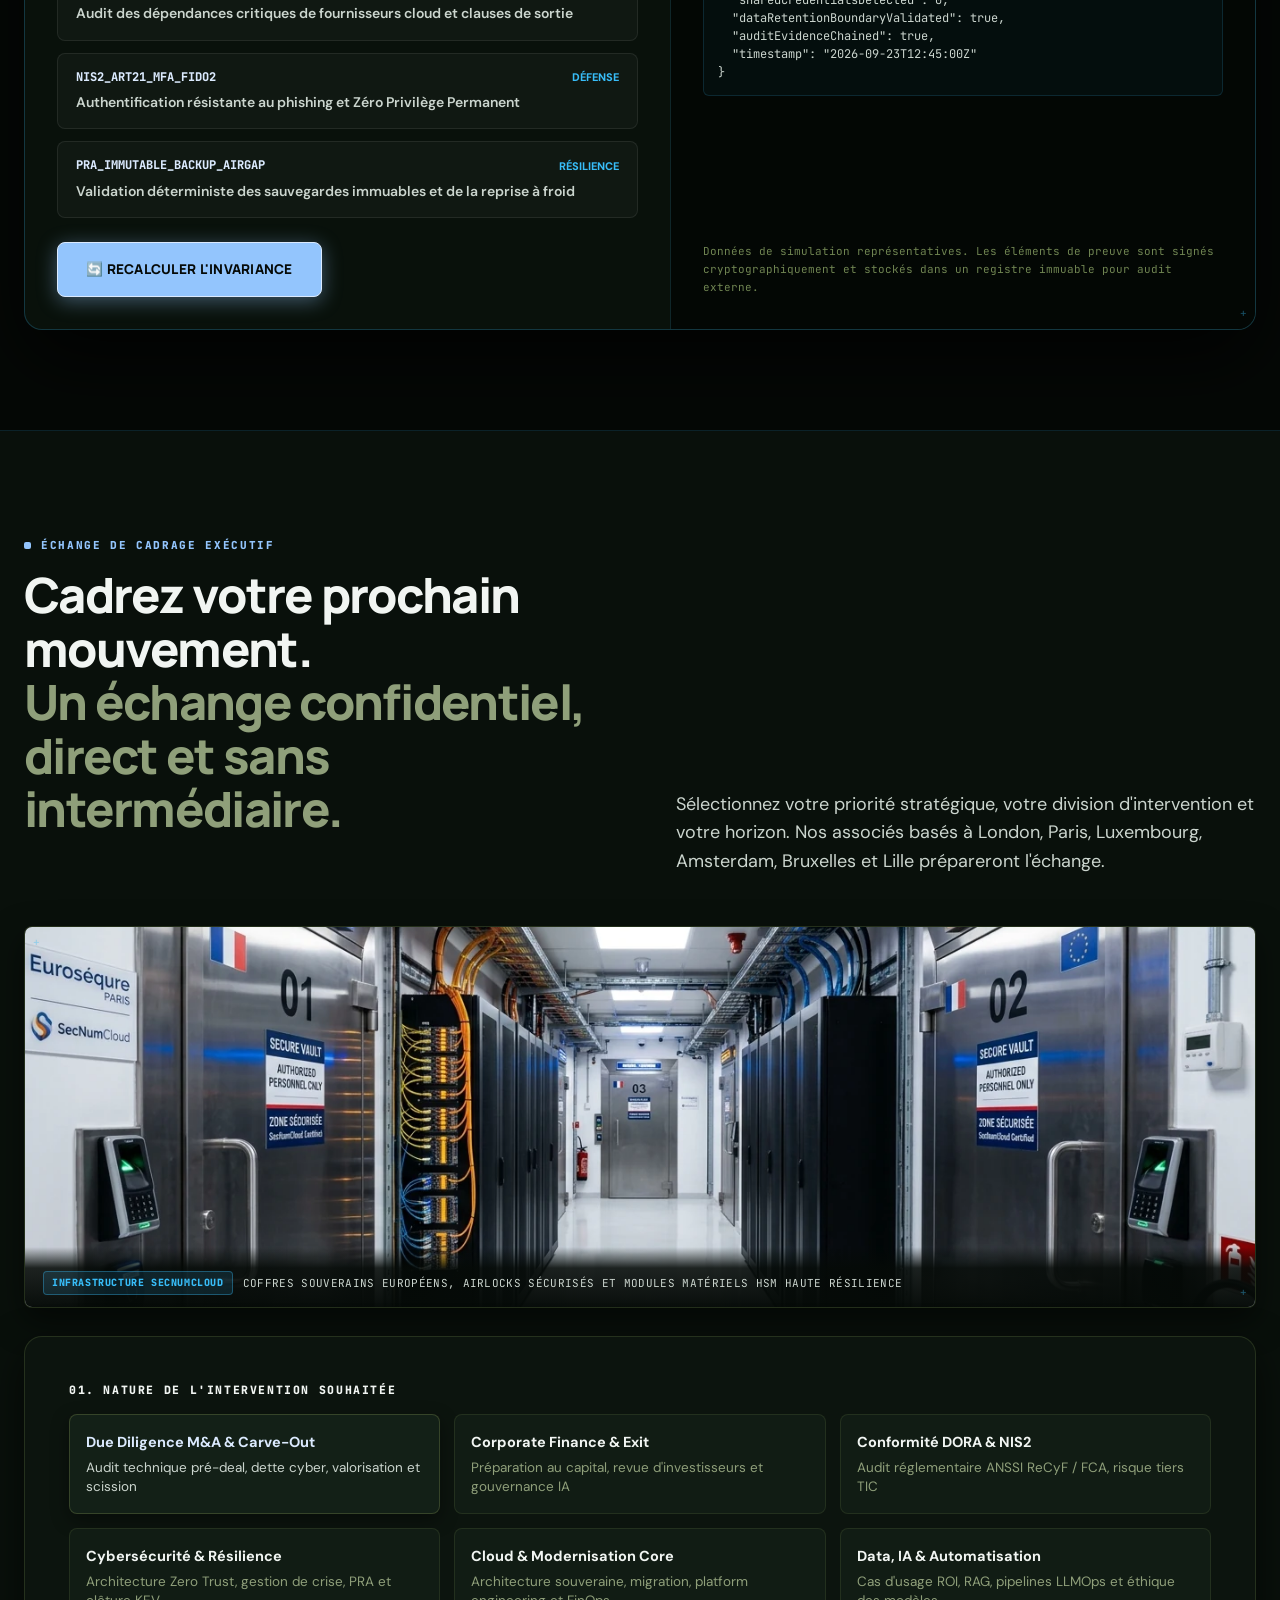
==== commit 0d3c38fb: "LiveSync Auto-Update: en.html, index.html, nl.html (2026-09-25 15:38:16)" ====
--- a/index.html
+++ b/index.html
@@ -438,19 +438,30 @@
       .top-command-ribbon { display: none; }
     }
 
-    /* Tactical Language Switcher */
+    /* Header Actions & Tactical Language Switcher */
+    .header-actions {
+      display: flex;
+      align-items: center;
+      gap: 14px;
+    }
+    .header-lang-wrap {
+      display: flex;
+      align-items: center;
+    }
     .lang-switcher {
       display: inline-flex;
       align-items: center;
-      background: rgba(4, 8, 5, 0.92);
-      border: 1px solid rgba(56, 189, 248, 0.28);
+      background: rgba(5, 10, 7, 0.94);
+      border: 1px solid rgba(56, 189, 248, 0.35);
       border-radius: 6px;
-      padding: 2px 4px;
+      padding: 3px 5px;
       gap: 3px;
       font-family: var(--font-mono);
       font-size: 11px;
       font-weight: 800;
       letter-spacing: 0.06em;
+      box-shadow: 0 4px 14px rgba(0, 0, 0, 0.5);
+      backdrop-filter: blur(8px);
     }
     .lang-btn {
       color: #8f9f7a;
@@ -462,13 +473,13 @@
     }
     .lang-btn:hover {
       color: #ffffff;
-      background: rgba(255, 255, 255, 0.08);
+      background: rgba(255, 255, 255, 0.12);
     }
     .lang-btn.active {
-      background: rgba(56, 189, 248, 0.22);
+      background: rgba(56, 189, 248, 0.25);
       color: var(--tech-blue);
-      border: 1px solid rgba(56, 189, 248, 0.5);
-      box-shadow: 0 0 10px rgba(56, 189, 248, 0.25);
+      border: 1px solid rgba(56, 189, 248, 0.6);
+      box-shadow: 0 0 10px rgba(56, 189, 248, 0.35);
     }
 
     /* ========================================================
@@ -3337,9 +3348,18 @@
         <a href="#contact" class="nav-link">Contact</a>
       </nav>
 
-      <div class="header-dual-cta">
-        <button type="button" class="header-cta-advisory" onclick="openOutlookPopout('advisory')" title="Ouvrir briefing Outlook Advisory">Mandat Advisory ↗</button>
-        <button type="button" class="header-cta-tech" onclick="openOutlookPopout('technology')" title="Ouvrir briefing Outlook Technology">Squads Tech ↗</button>
+      <div class="header-actions">
+        <div class="header-dual-cta">
+          <button type="button" class="header-cta-advisory" onclick="openOutlookPopout('advisory')" title="Ouvrir briefing Outlook Advisory">Mandat Advisory ↗</button>
+          <button type="button" class="header-cta-tech" onclick="openOutlookPopout('technology')" title="Ouvrir briefing Outlook Technology">Squads Tech ↗</button>
+        </div>
+        <div class="header-lang-wrap">
+          <div class="lang-switcher" aria-label="Language Selector">
+            <a href="index.html" class="lang-btn active" title="Français">FR</a>
+            <a href="en.html" class="lang-btn" title="English">EN</a>
+            <a href="nl.html" class="lang-btn" title="Nederlands">NL</a>
+          </div>
+        </div>
       </div>
 
       <details class="mobile-nav">
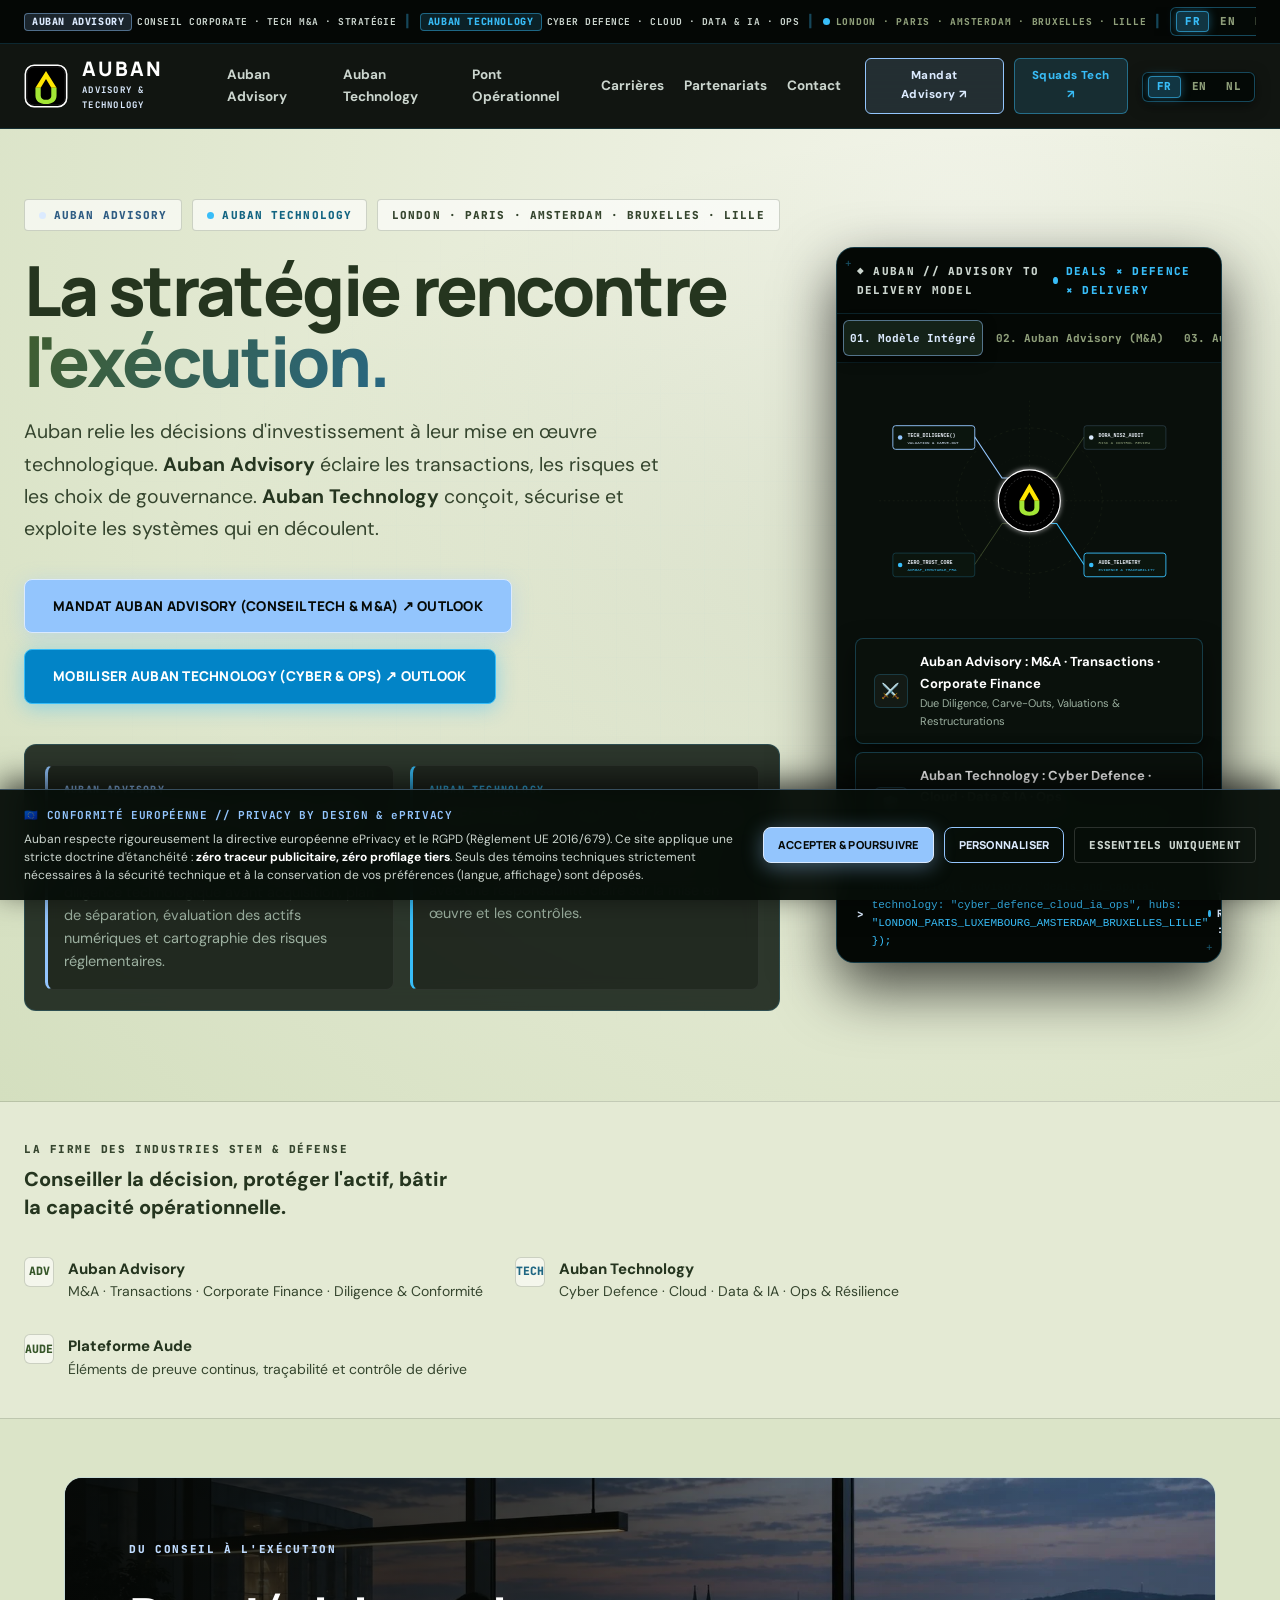
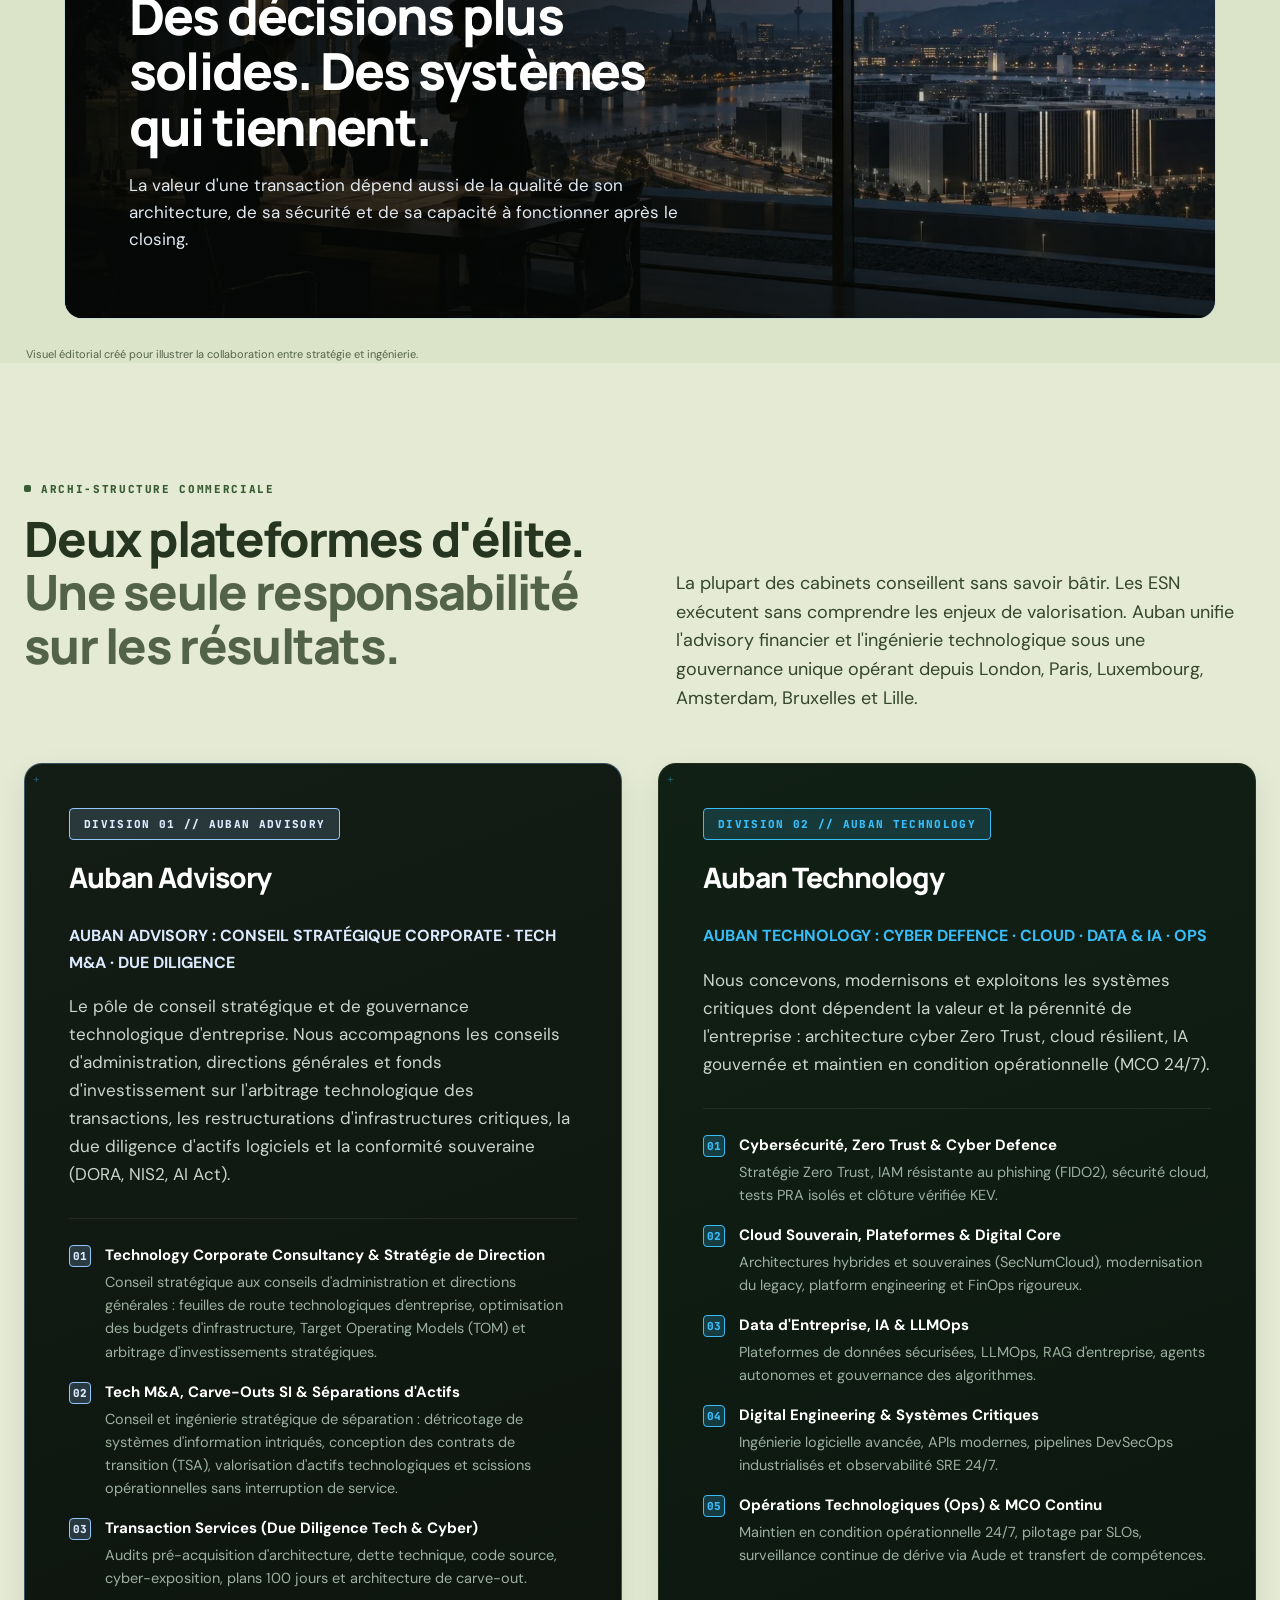
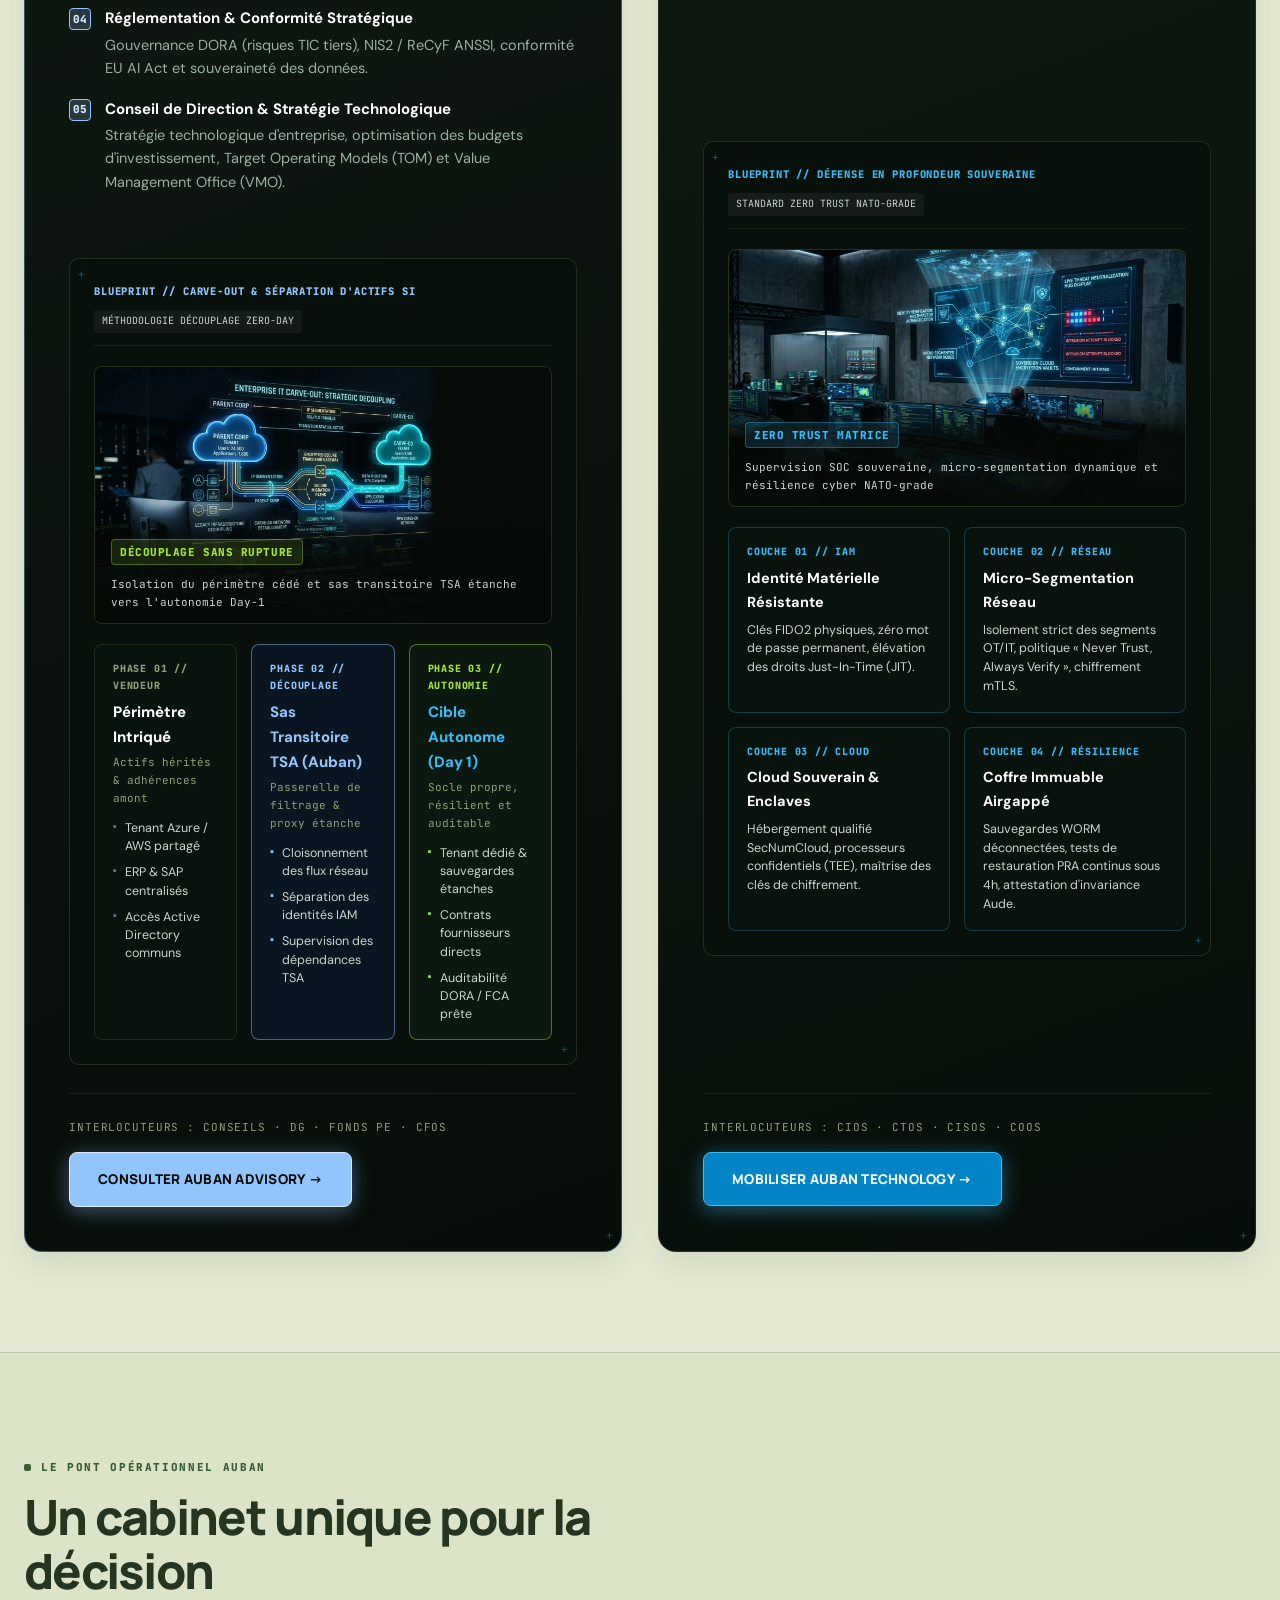
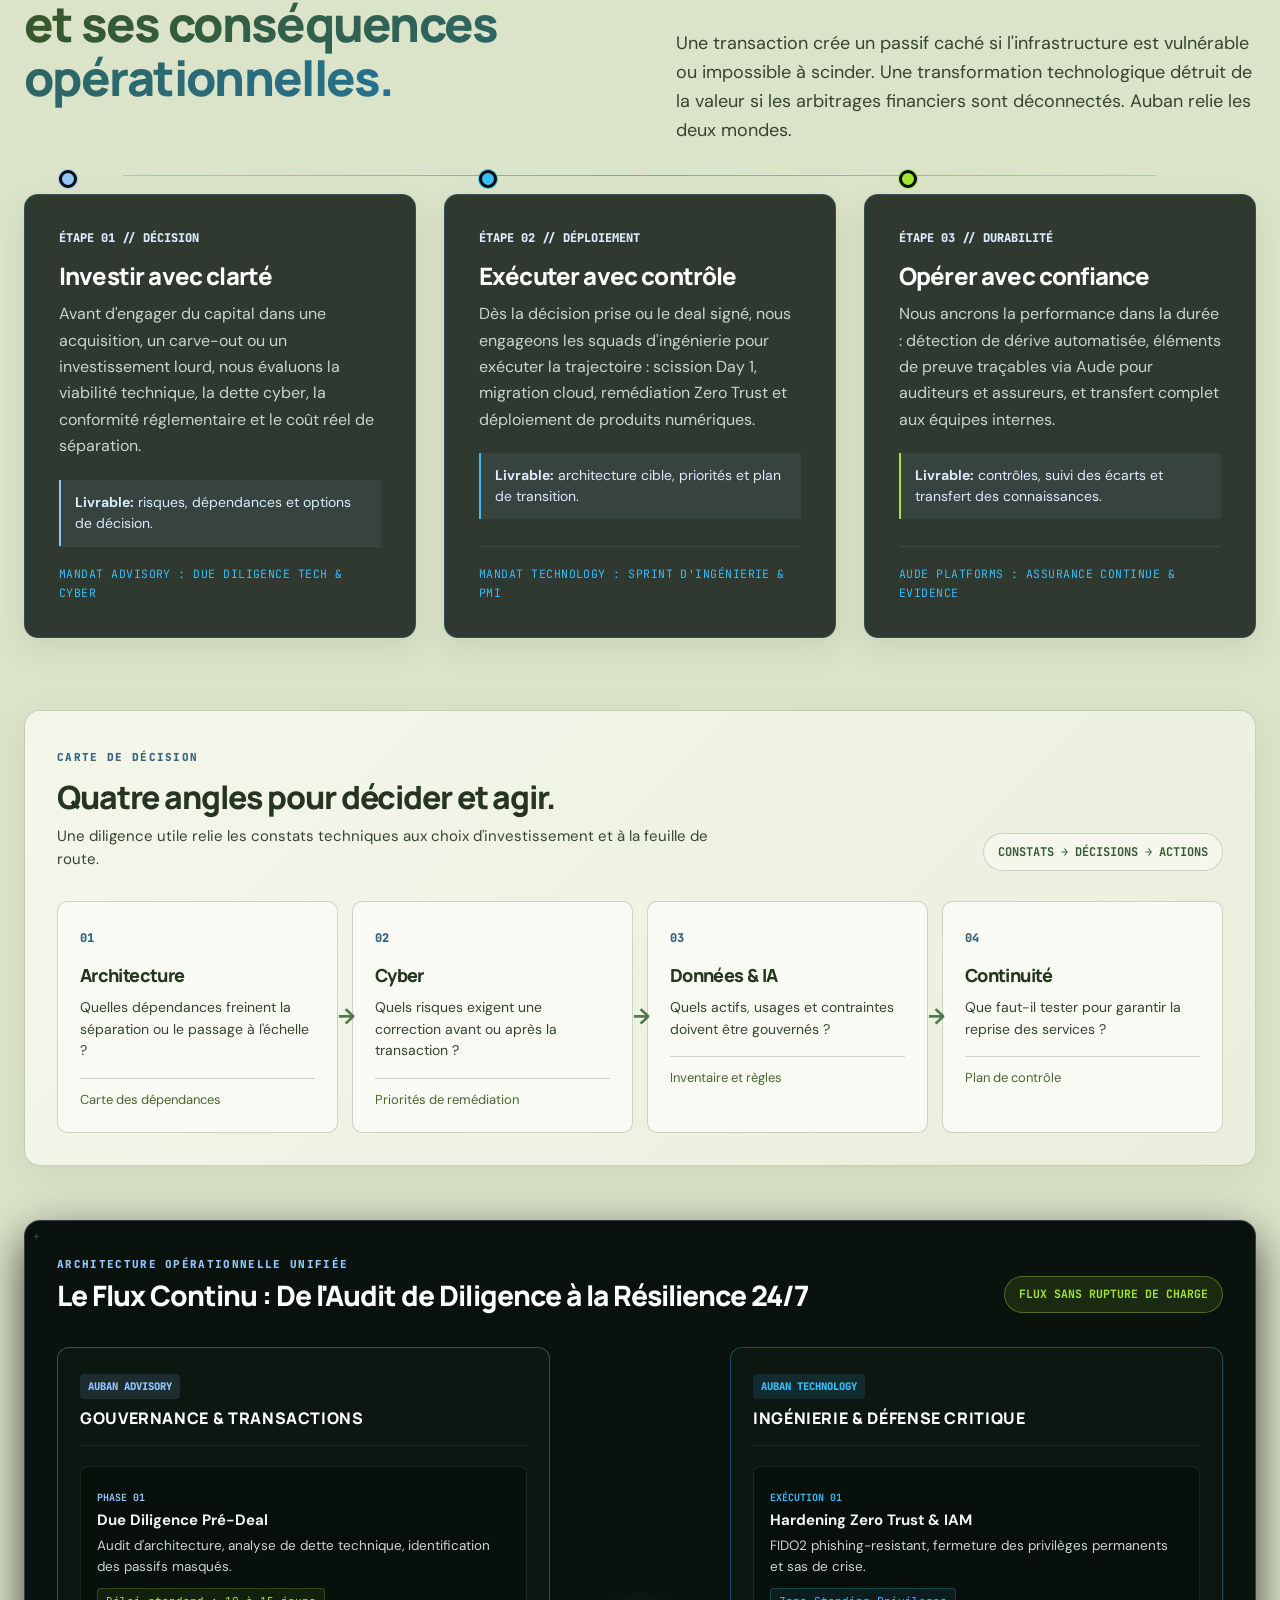
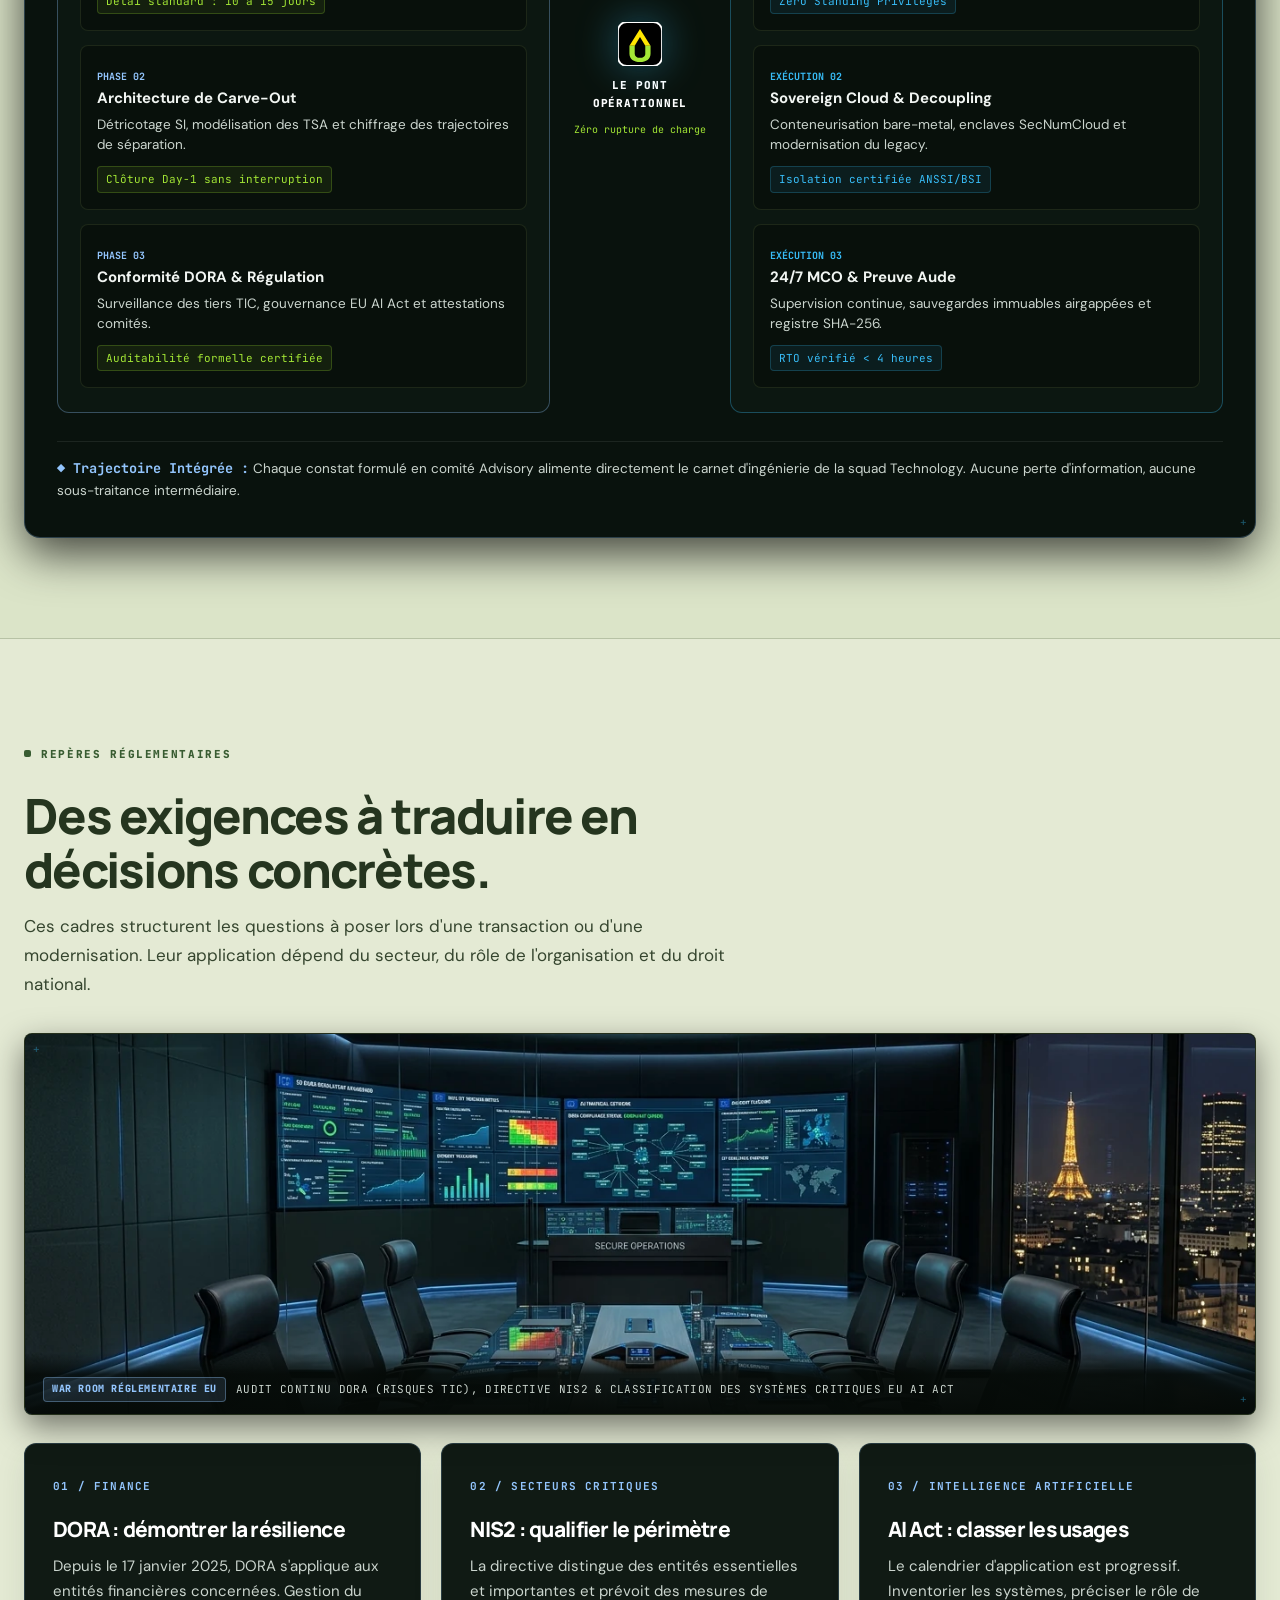
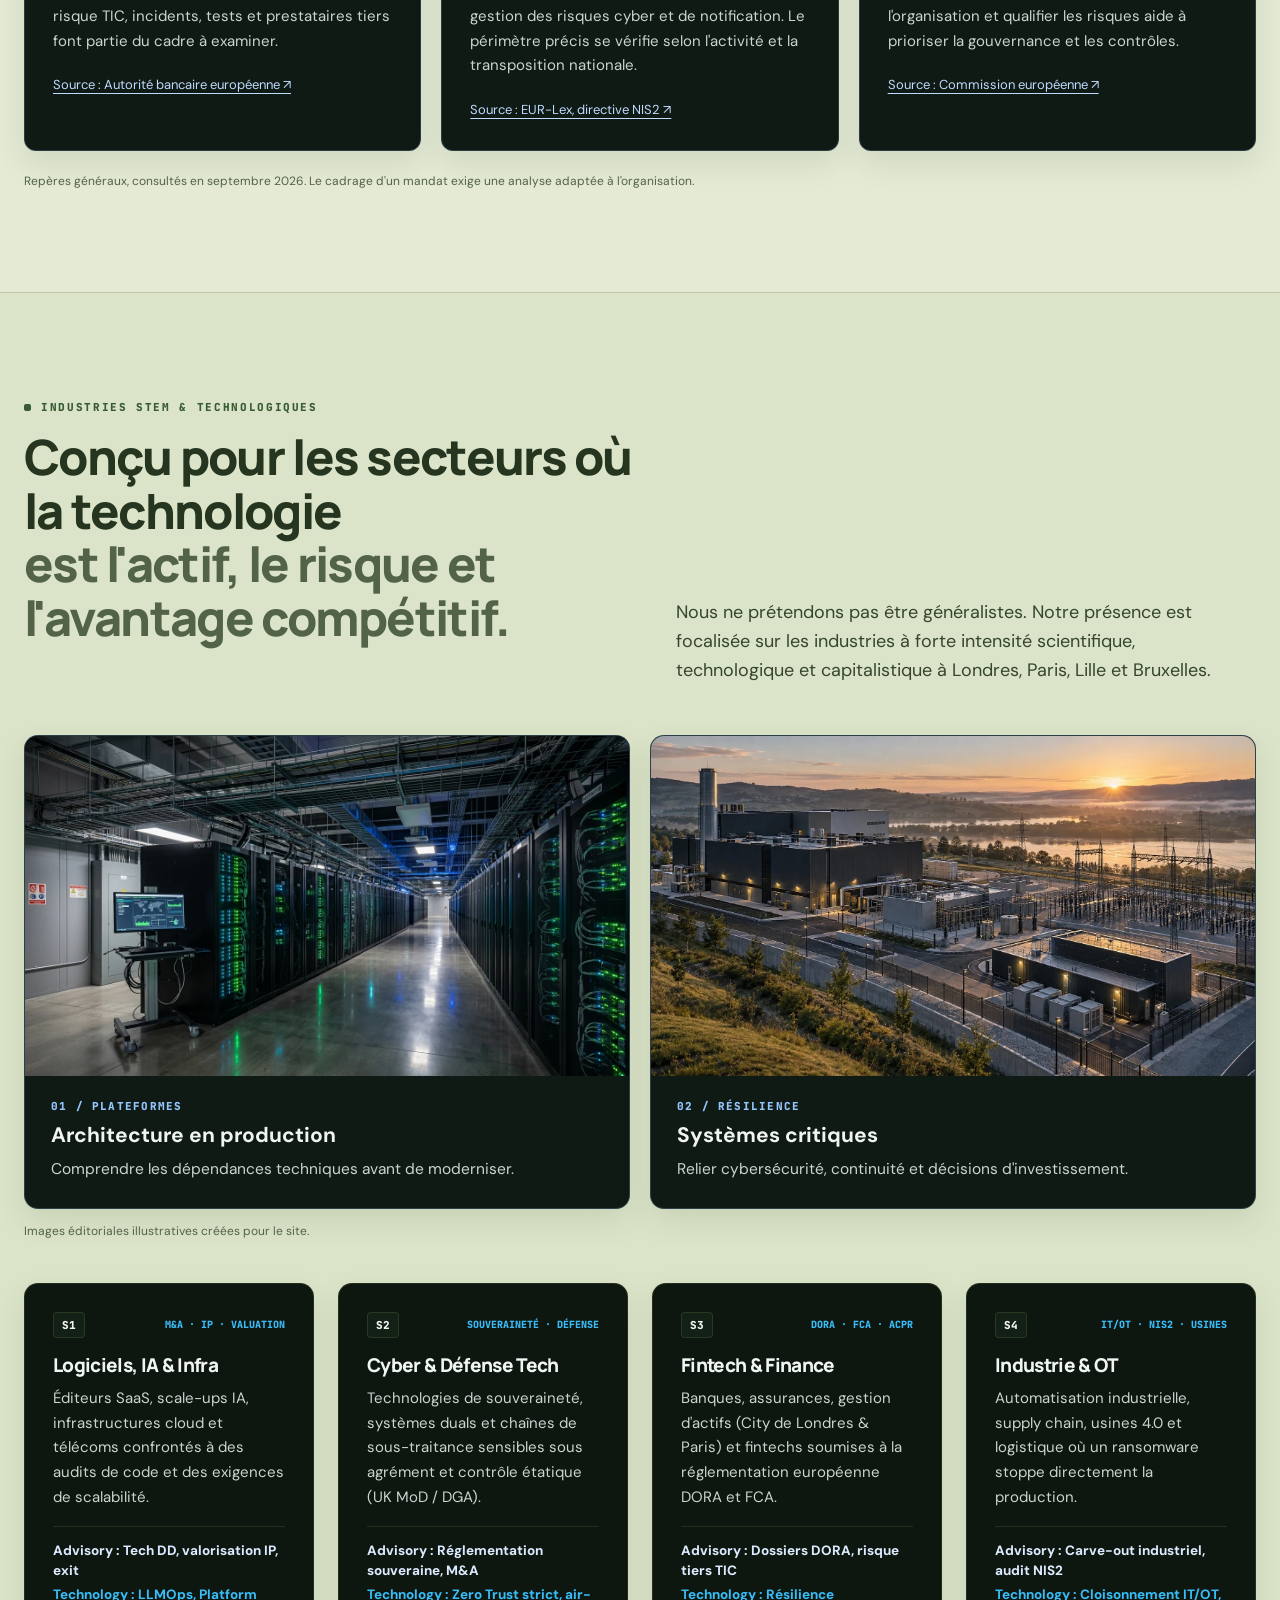
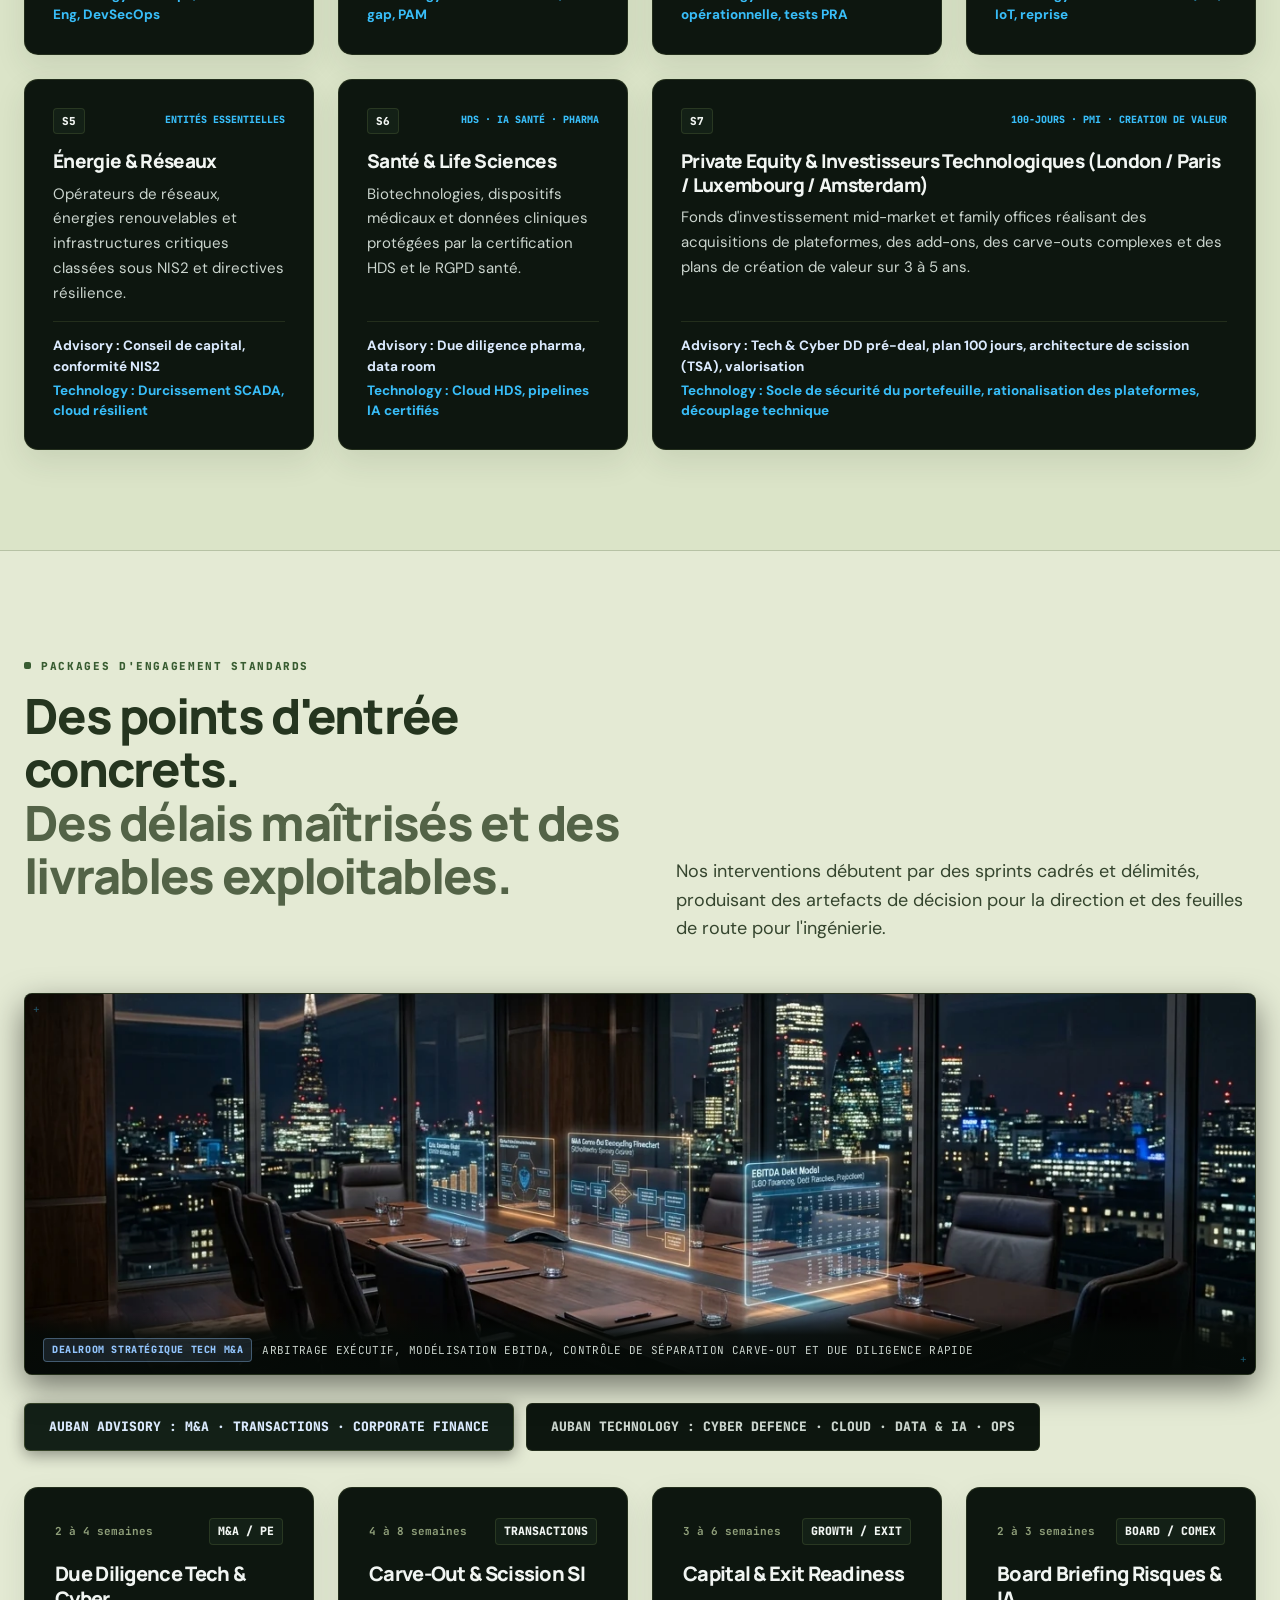
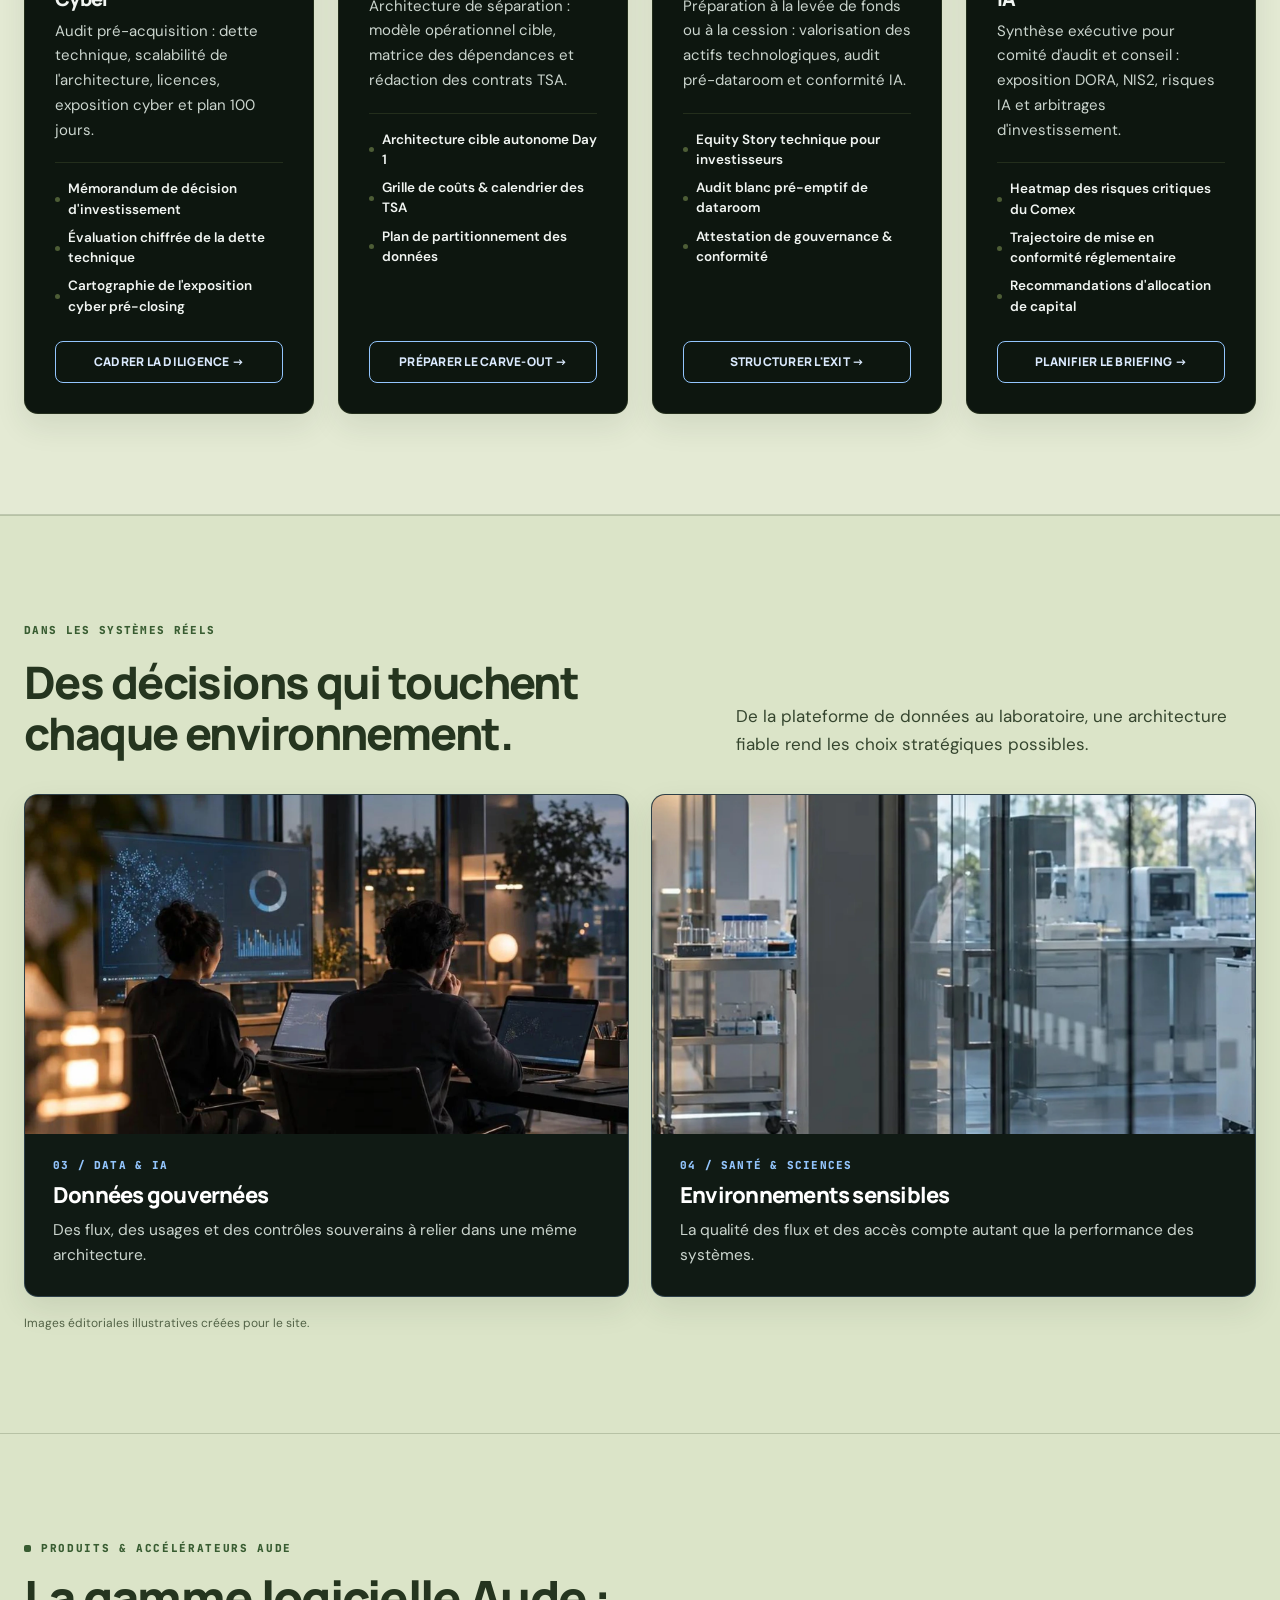
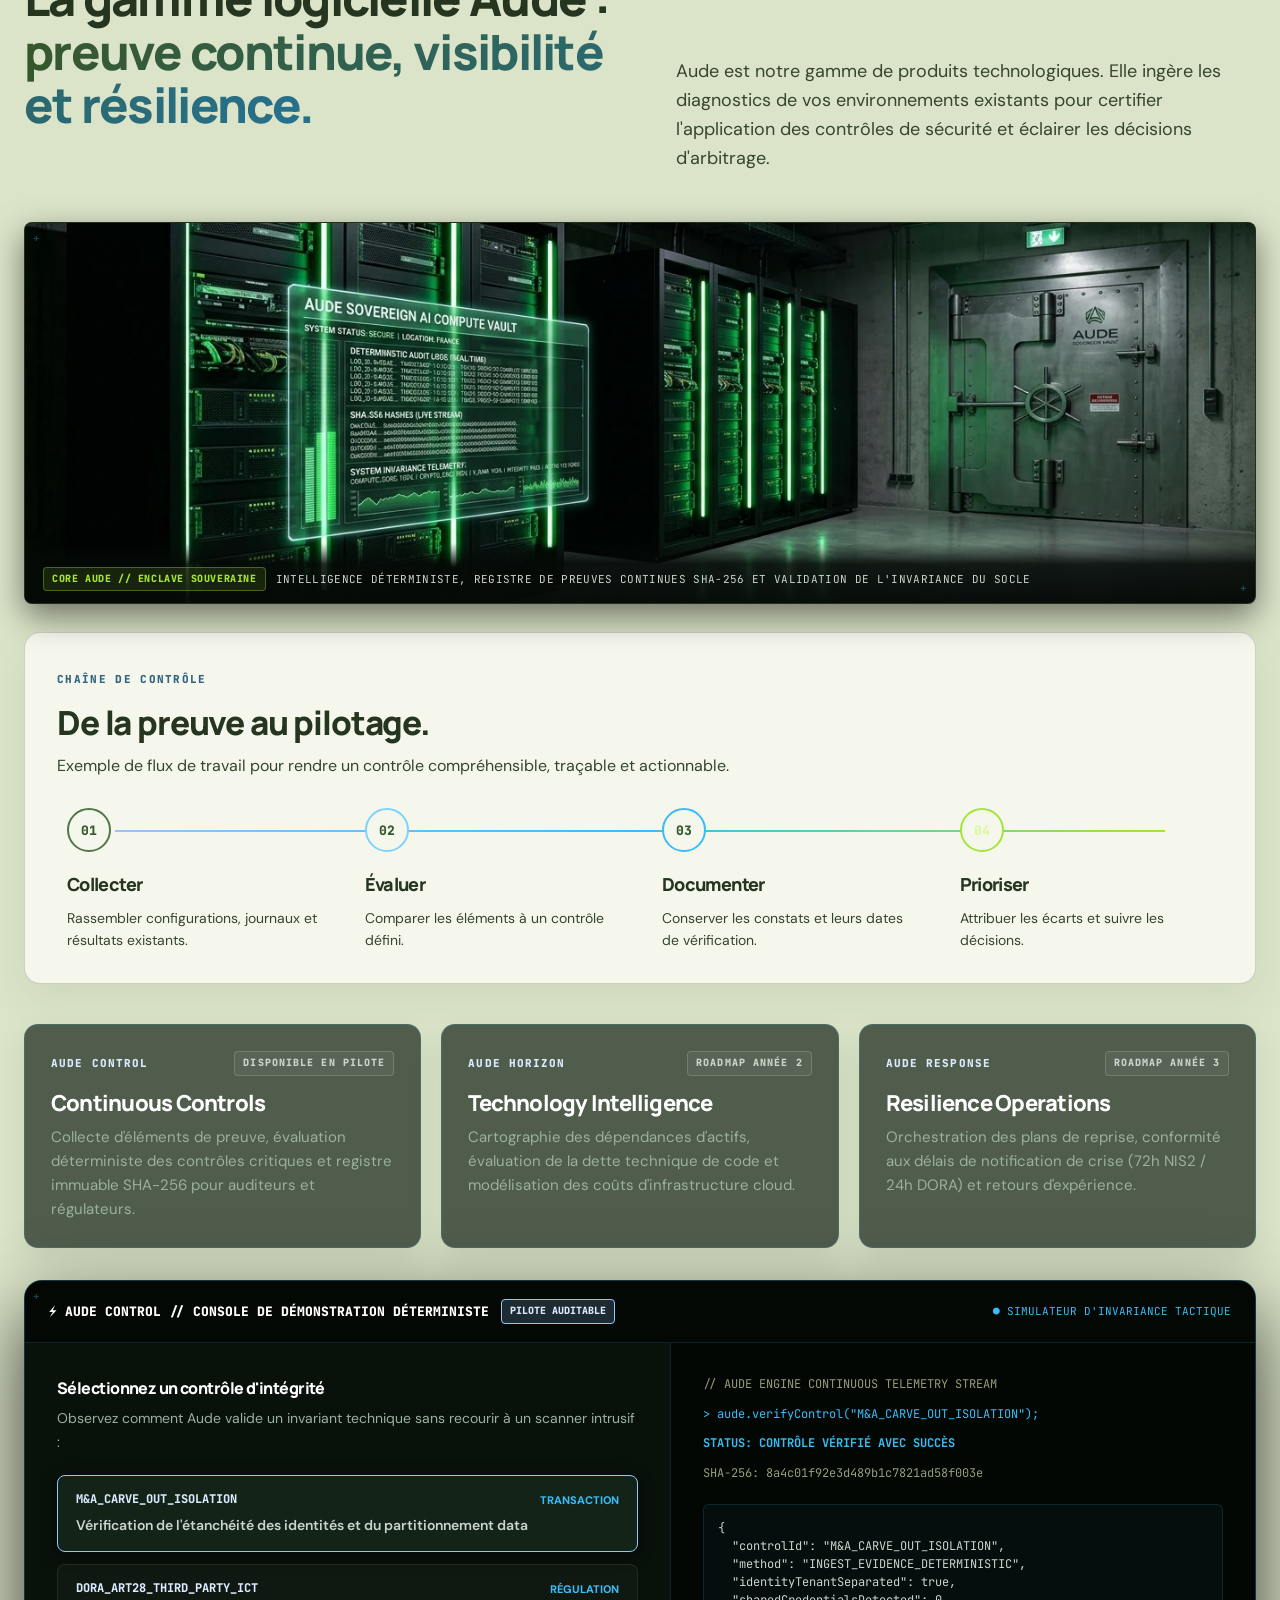
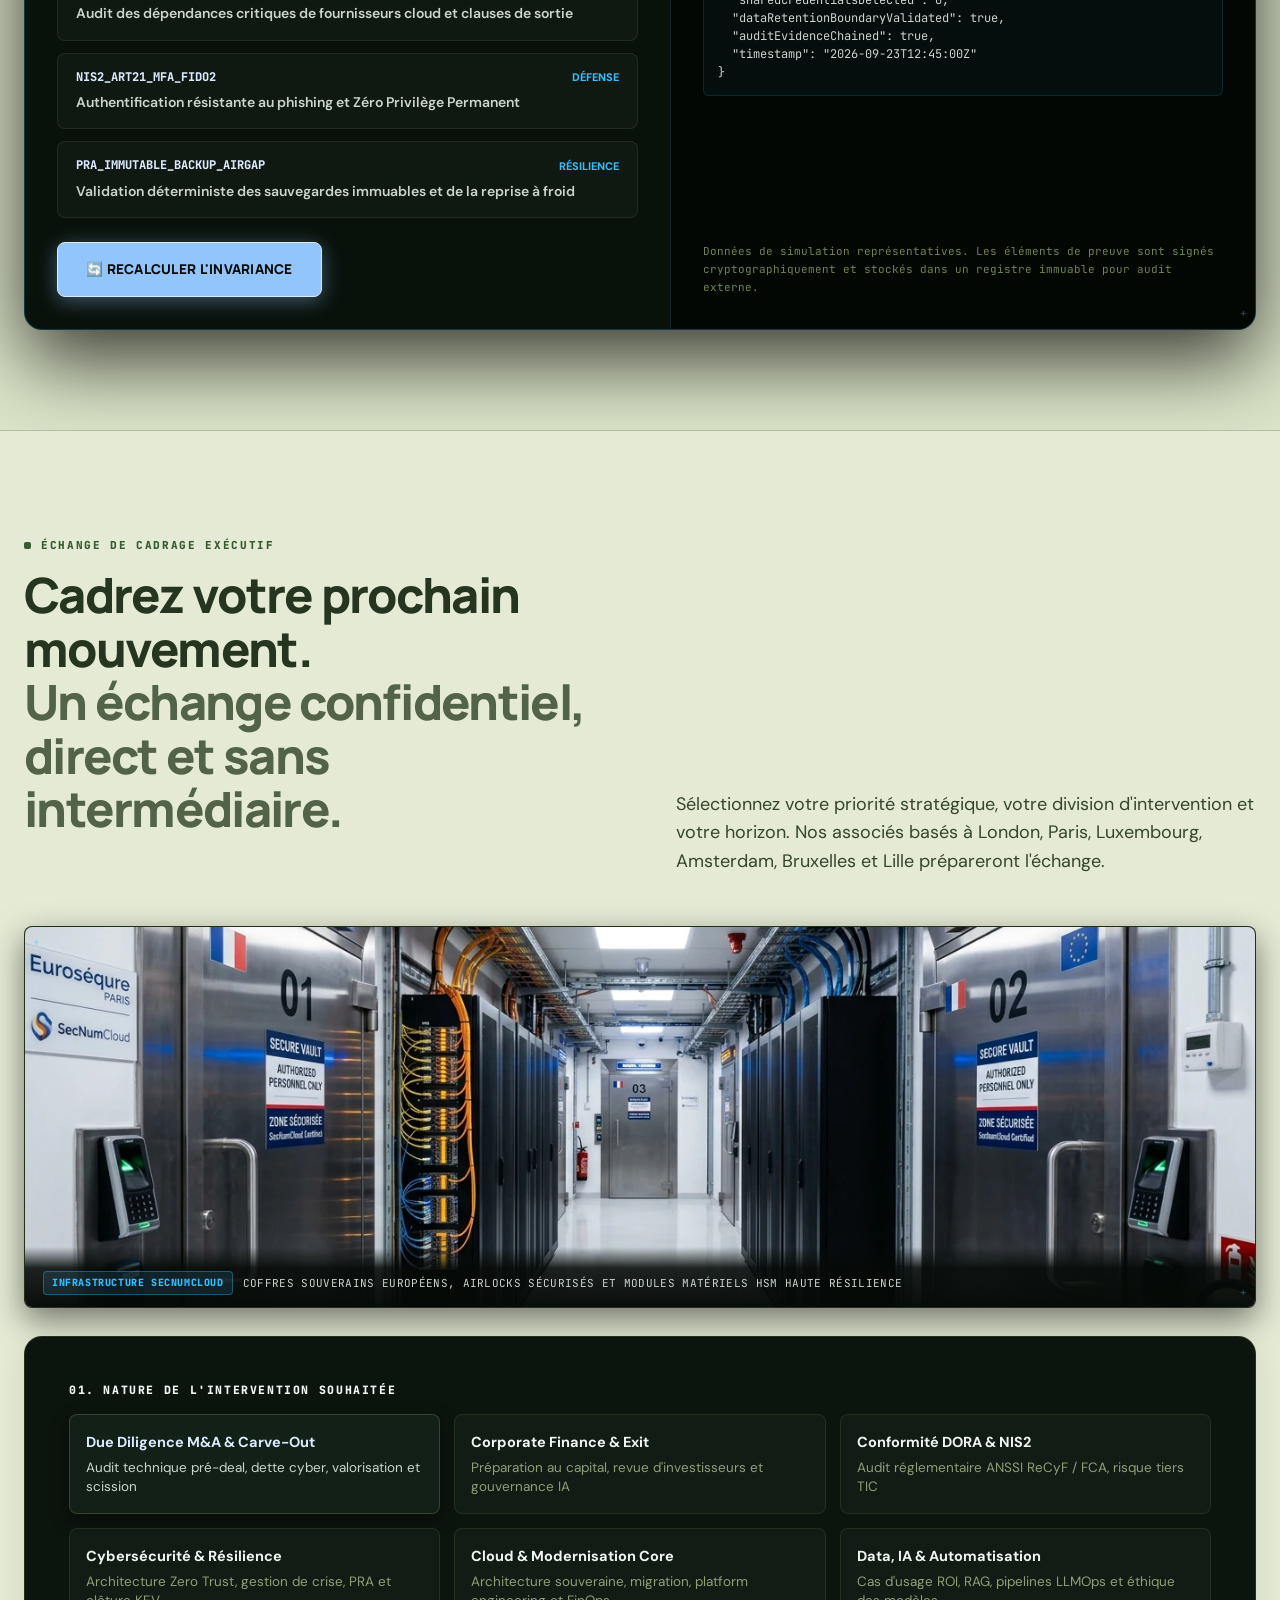
==== commit fcef3589: "Apply light olive site palette" ====
--- a/index.html
+++ b/index.html
@@ -3281,6 +3281,7 @@
       font-weight: 700;
     }
   </style>
+  <link rel="stylesheet" href="olive-theme.css">
 </head>
 <body>
 
--- a/olive-theme.css
+++ b/olive-theme.css
@@ -0,0 +1,198 @@
+/*
+ * Light olive page palette.
+ * Dark cards, consoles and photography remain dark to preserve their contrast.
+ */
+:root {
+  --olive-page: #e4ead4;
+  --olive-page-alt: #dbe4c8;
+  --olive-page-soft: #eef1e4;
+  --olive-ink: #25351f;
+  --olive-copy: #35452e;
+  --olive-muted: #536347;
+  --olive-rule: rgba(56, 75, 42, .22);
+}
+
+body {
+  background: var(--olive-page);
+}
+
+.hero {
+  background: radial-gradient(circle at 75% 10%, #f2f4e9 0%, #e4ead4 48%, #d4dfbf 100%);
+  color: var(--olive-ink);
+  border-bottom-color: var(--olive-rule);
+}
+.hero-halo {
+  background: radial-gradient(ellipse at 82% 45%, rgba(108, 133, 80, .14), transparent 58%);
+}
+.hero-grid-pattern {
+  opacity: .35;
+}
+.hero h1,
+.hero-lead strong {
+  color: var(--olive-ink);
+}
+.hero-lead {
+  color: var(--olive-copy);
+}
+.hero-pill {
+  background: rgba(255, 255, 255, .65);
+  border-color: var(--olive-rule);
+  color: var(--olive-ink);
+}
+.hero-pill-advisory { color: #2e5c83; }
+.hero-pill-tech { color: #126481; }
+.hero-pill-london { color: var(--olive-copy); }
+.hero .highlight-military {
+  background: linear-gradient(110deg, #405d2e, #286783);
+  -webkit-background-clip: text;
+  background-clip: text;
+}
+
+.belief-strip,
+.editorial-section,
+.divisions-section,
+.bridge-section,
+.insight-section,
+.industry-section,
+.packages-section,
+.field-stories-section,
+.aude-section,
+.scoper-section,
+.faq-section,
+.careers-section,
+.partnerships-section,
+.enquiry-section {
+  color: var(--olive-ink);
+  border-color: var(--olive-rule);
+}
+.belief-strip,
+.divisions-section,
+.insight-section,
+.packages-section,
+.scoper-section,
+.careers-section,
+.enquiry-section {
+  background: var(--olive-page);
+}
+.editorial-section,
+.bridge-section,
+.industry-section,
+.field-stories-section,
+.aude-section,
+.faq-section,
+.partnerships-section {
+  background: var(--olive-page-alt);
+}
+
+.belief-headline p,
+.belief-badge-item strong,
+.section-pad > .container > .section-head h2,
+.insight-heading h2,
+.field-stories-head h2 {
+  color: var(--olive-ink) !important;
+}
+.belief-headline span,
+.belief-badge-item span,
+.section-pad > .container > .section-head p,
+.insight-heading p,
+.field-stories-head p {
+  color: var(--olive-copy) !important;
+}
+.section-pad > .container > .section-head h2 [style*="ink-muted"] {
+  color: var(--olive-muted) !important;
+}
+.section-pad > .container > .section-head .eyebrow,
+.insight-heading .eyebrow,
+.field-stories-head .field-kicker {
+  color: #385c31;
+}
+.bridge-section .highlight-military,
+.aude-section .highlight-military {
+  background: linear-gradient(110deg, #37572a, #26718f);
+  -webkit-background-clip: text;
+  background-clip: text;
+}
+.editorial-caption,
+.insight-note,
+.visual-gallery-note,
+.field-stories-note {
+  color: var(--olive-muted);
+}
+.badge-glyph {
+  background: #f4f6ec;
+  border-color: var(--olive-rule);
+  color: #37572a;
+}
+.badge-glyph-tech { color: #206783; }
+
+/* Light panels within the olive sections, with dark copy. */
+.decision-map {
+  background: linear-gradient(135deg, #f4f6ea, #e9efdc);
+  border-color: var(--olive-rule);
+  box-shadow: 0 14px 40px rgba(42, 58, 34, .08);
+}
+.decision-map h3,
+.map-node h4 { color: var(--olive-ink); }
+.decision-map figcaption p,
+.map-node p { color: var(--olive-copy); }
+.decision-map .map-kicker,
+.map-node .map-num { color: #356482; }
+.map-result {
+  color: #355a35;
+  border-color: var(--olive-rule);
+  background: #f5f7ed;
+}
+.map-node {
+  background: #f9faf3;
+  border-color: var(--olive-rule);
+}
+.map-node .map-output {
+  color: #47672f;
+  border-top-color: var(--olive-rule);
+}
+.decision-map .map-node:not(:last-child)::after { color: #507747; }
+
+.evidence-flow {
+  background: #f5f7ed;
+  border-color: var(--olive-rule);
+  box-shadow: 0 14px 40px rgba(42, 58, 34, .08);
+}
+.evidence-flow h3,
+.evidence-step h4 { color: var(--olive-ink); }
+.evidence-flow figcaption p,
+.evidence-step p { color: var(--olive-copy); }
+.evidence-flow .flow-kicker { color: #356482; }
+.evidence-step .flow-dot {
+  background: #f5f7ed;
+  border-color: #507747;
+  color: #385c31;
+}
+
+/* Dark feature cards stay legible against the new page background. */
+.division-card,
+.bridge-step-card,
+.insight-card,
+.stem-card,
+.package-card,
+.product-card,
+.visual-story,
+.field-story,
+.scoper-box,
+.faq-card,
+.career-card,
+.partnership-card,
+.enquiry-card-form,
+.enquiry-card-channels {
+  box-shadow: 0 12px 30px rgba(43, 59, 35, .10);
+}
+
+@media (min-width: 961px) {
+  .enquiry-layout {
+    grid-template-columns: minmax(0, 1.25fr) minmax(0, .75fr);
+  }
+}
+.enquiry-card-form,
+.enquiry-card-channels {
+  min-width: 0;
+  overflow-wrap: anywhere;
+}
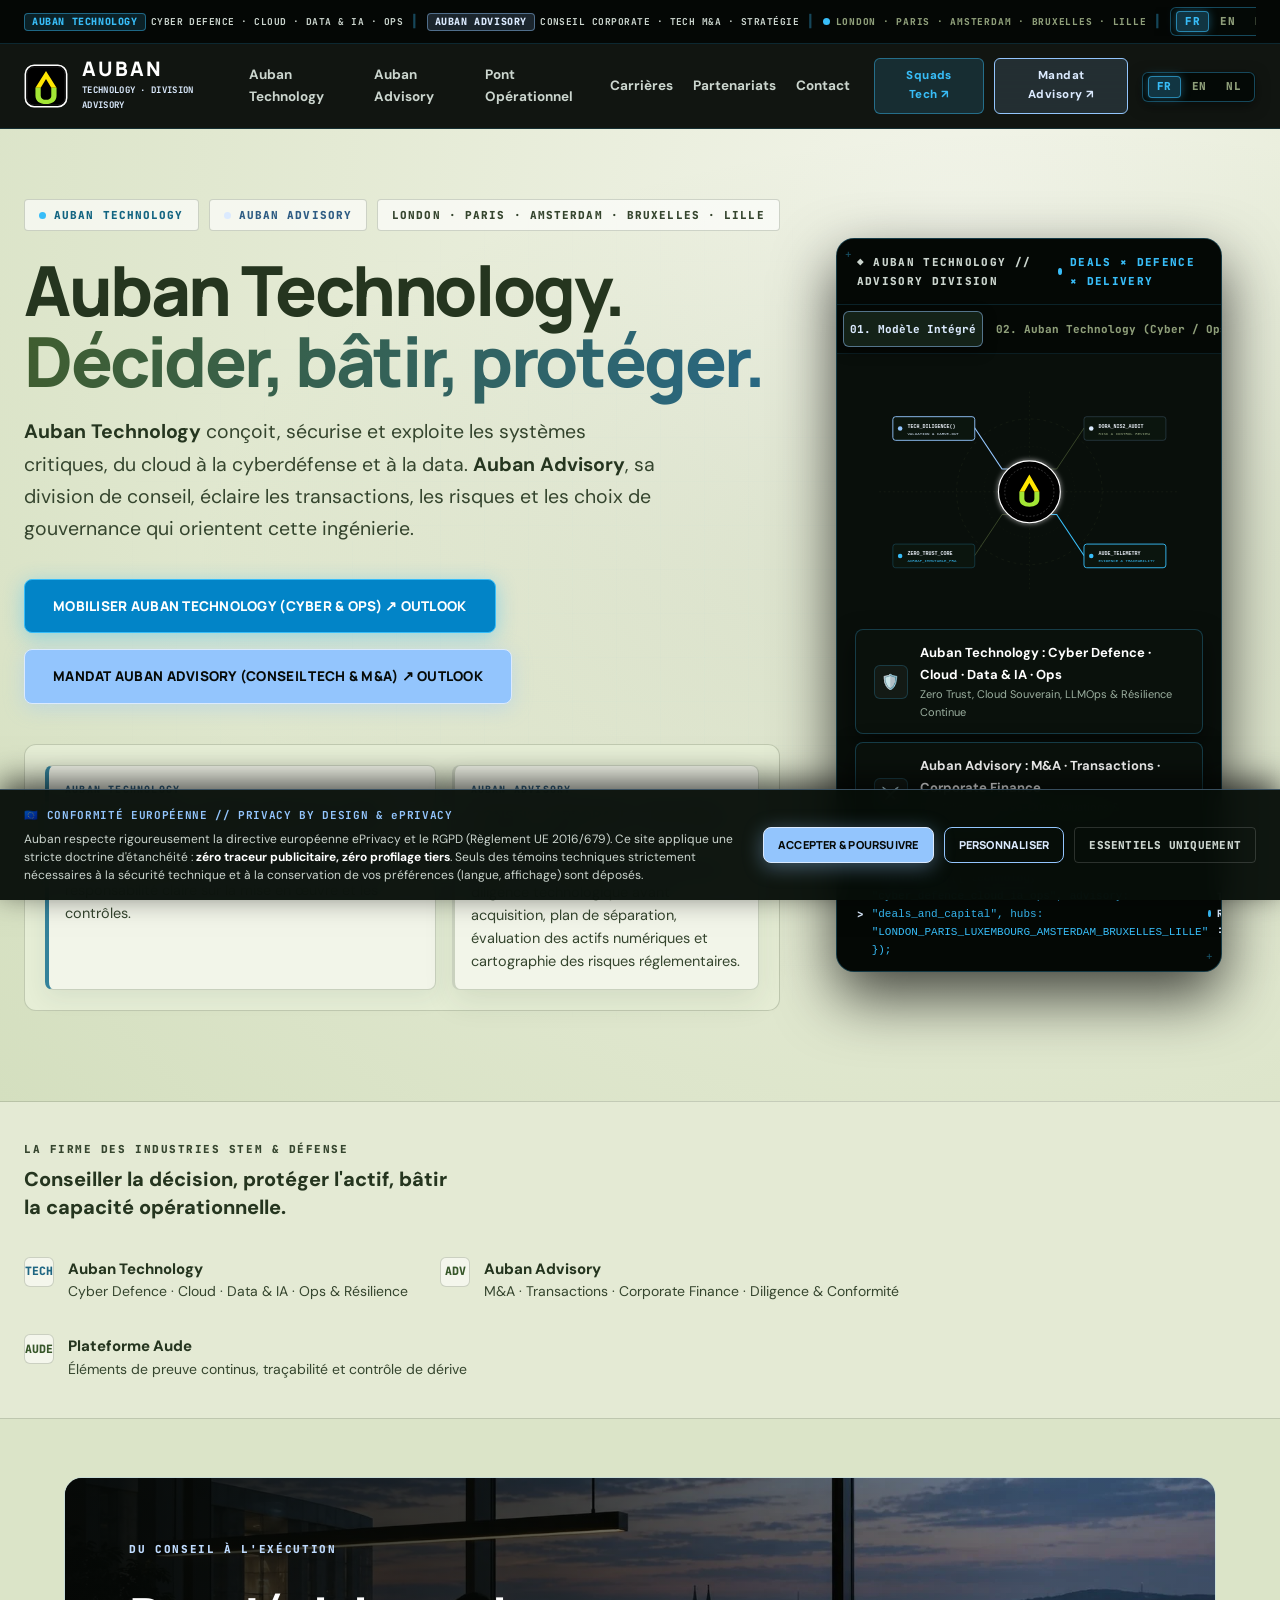
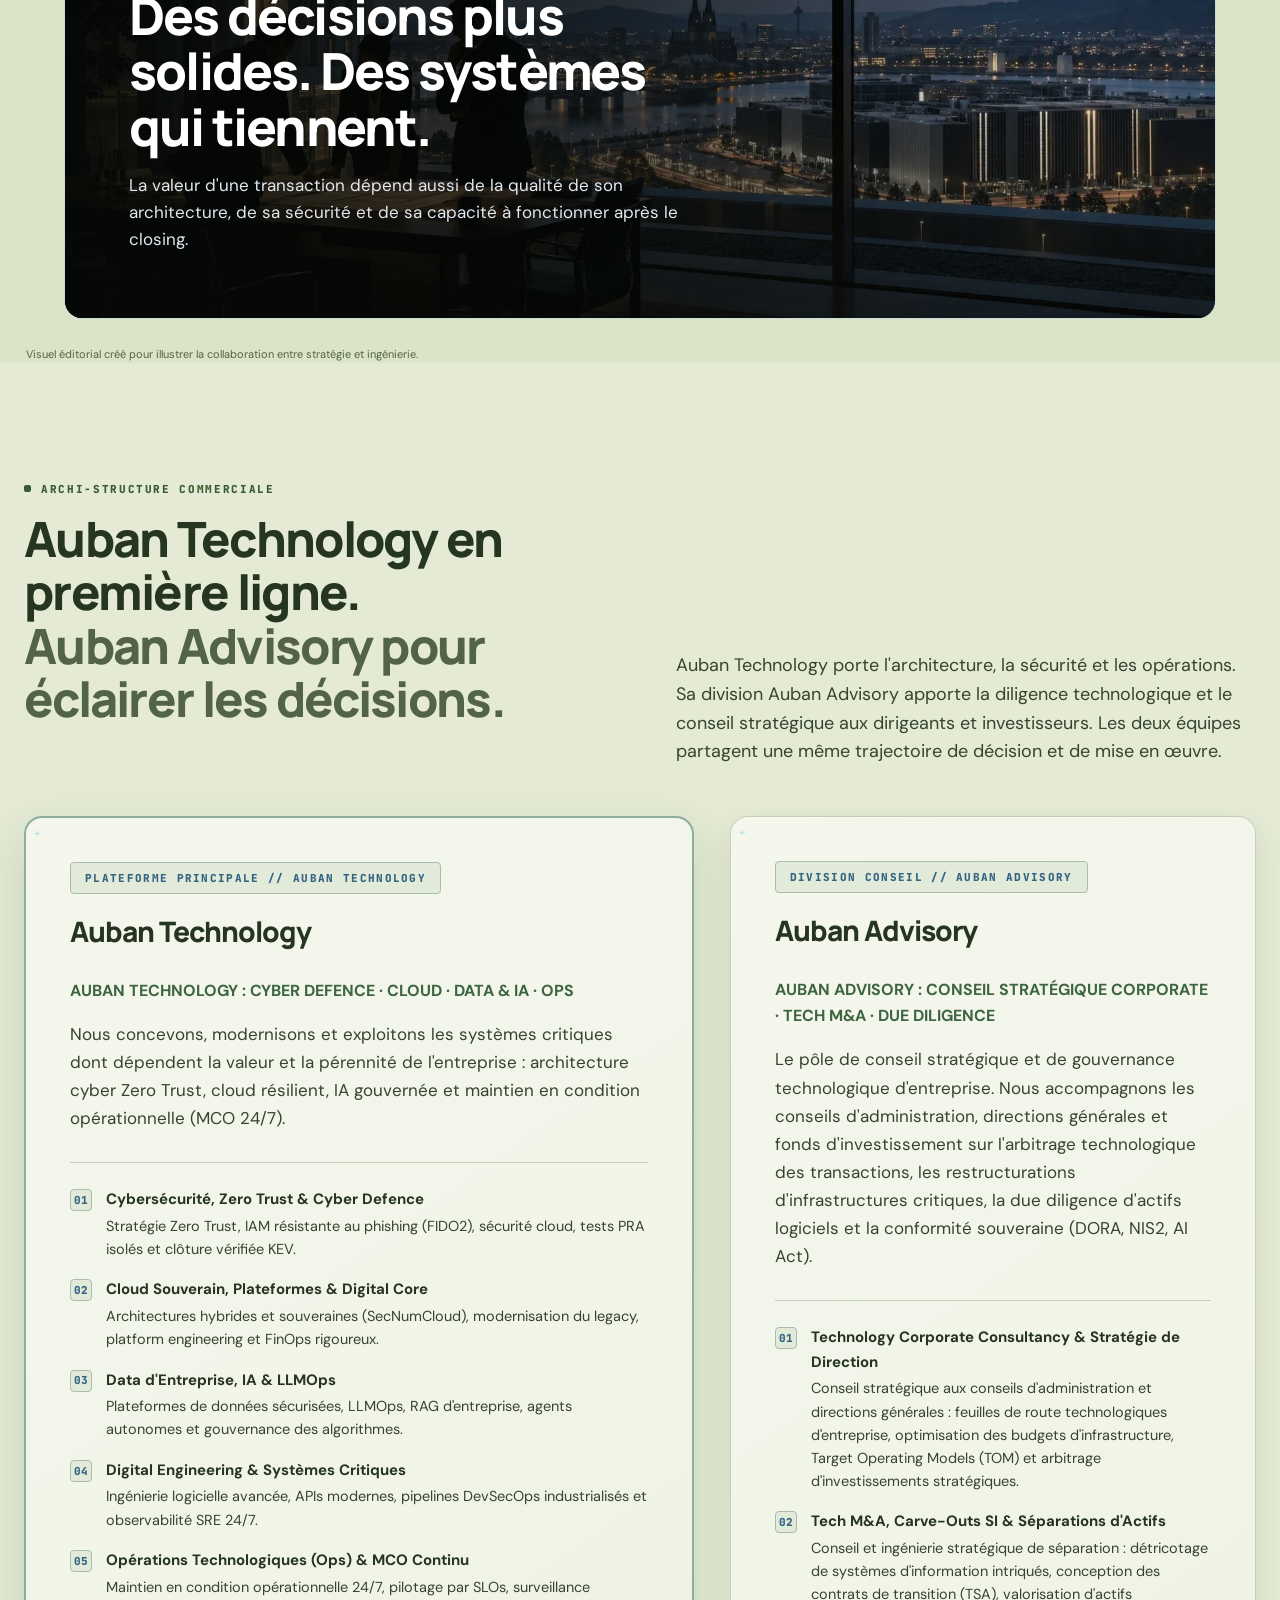
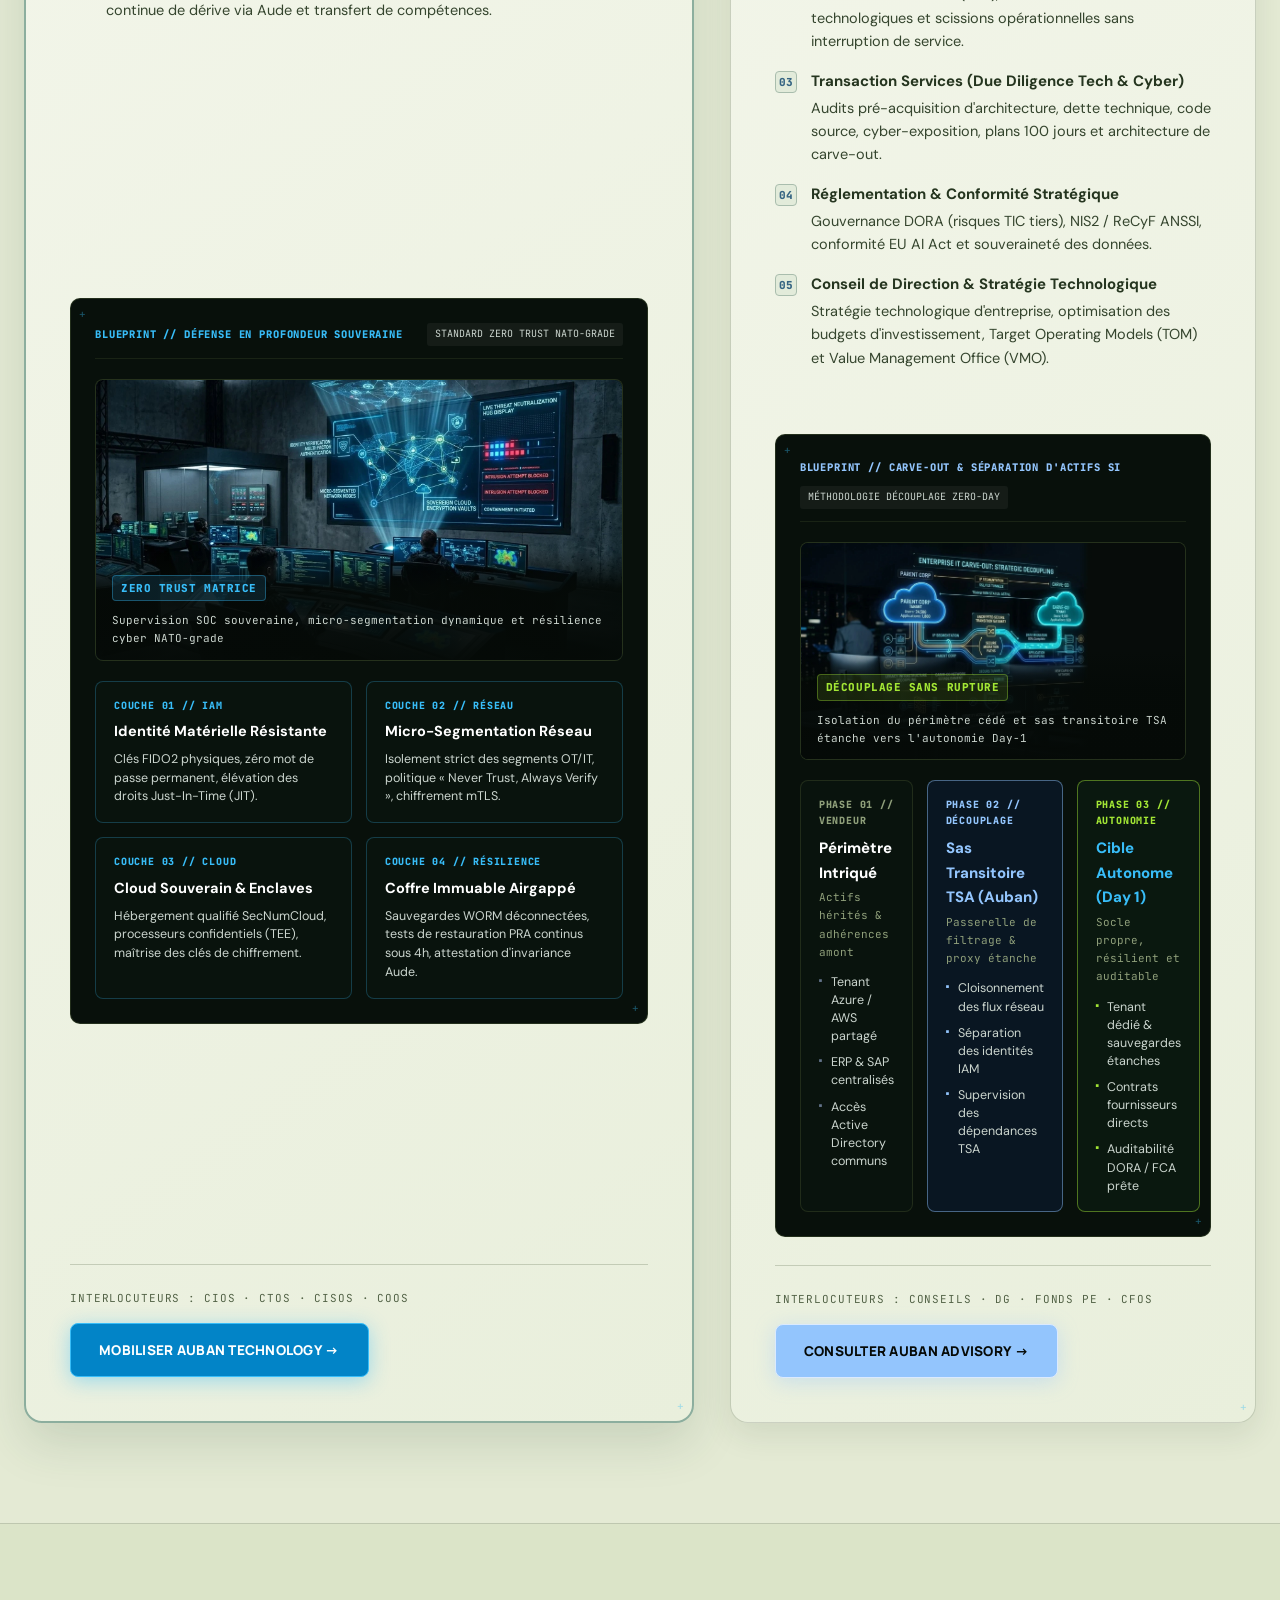
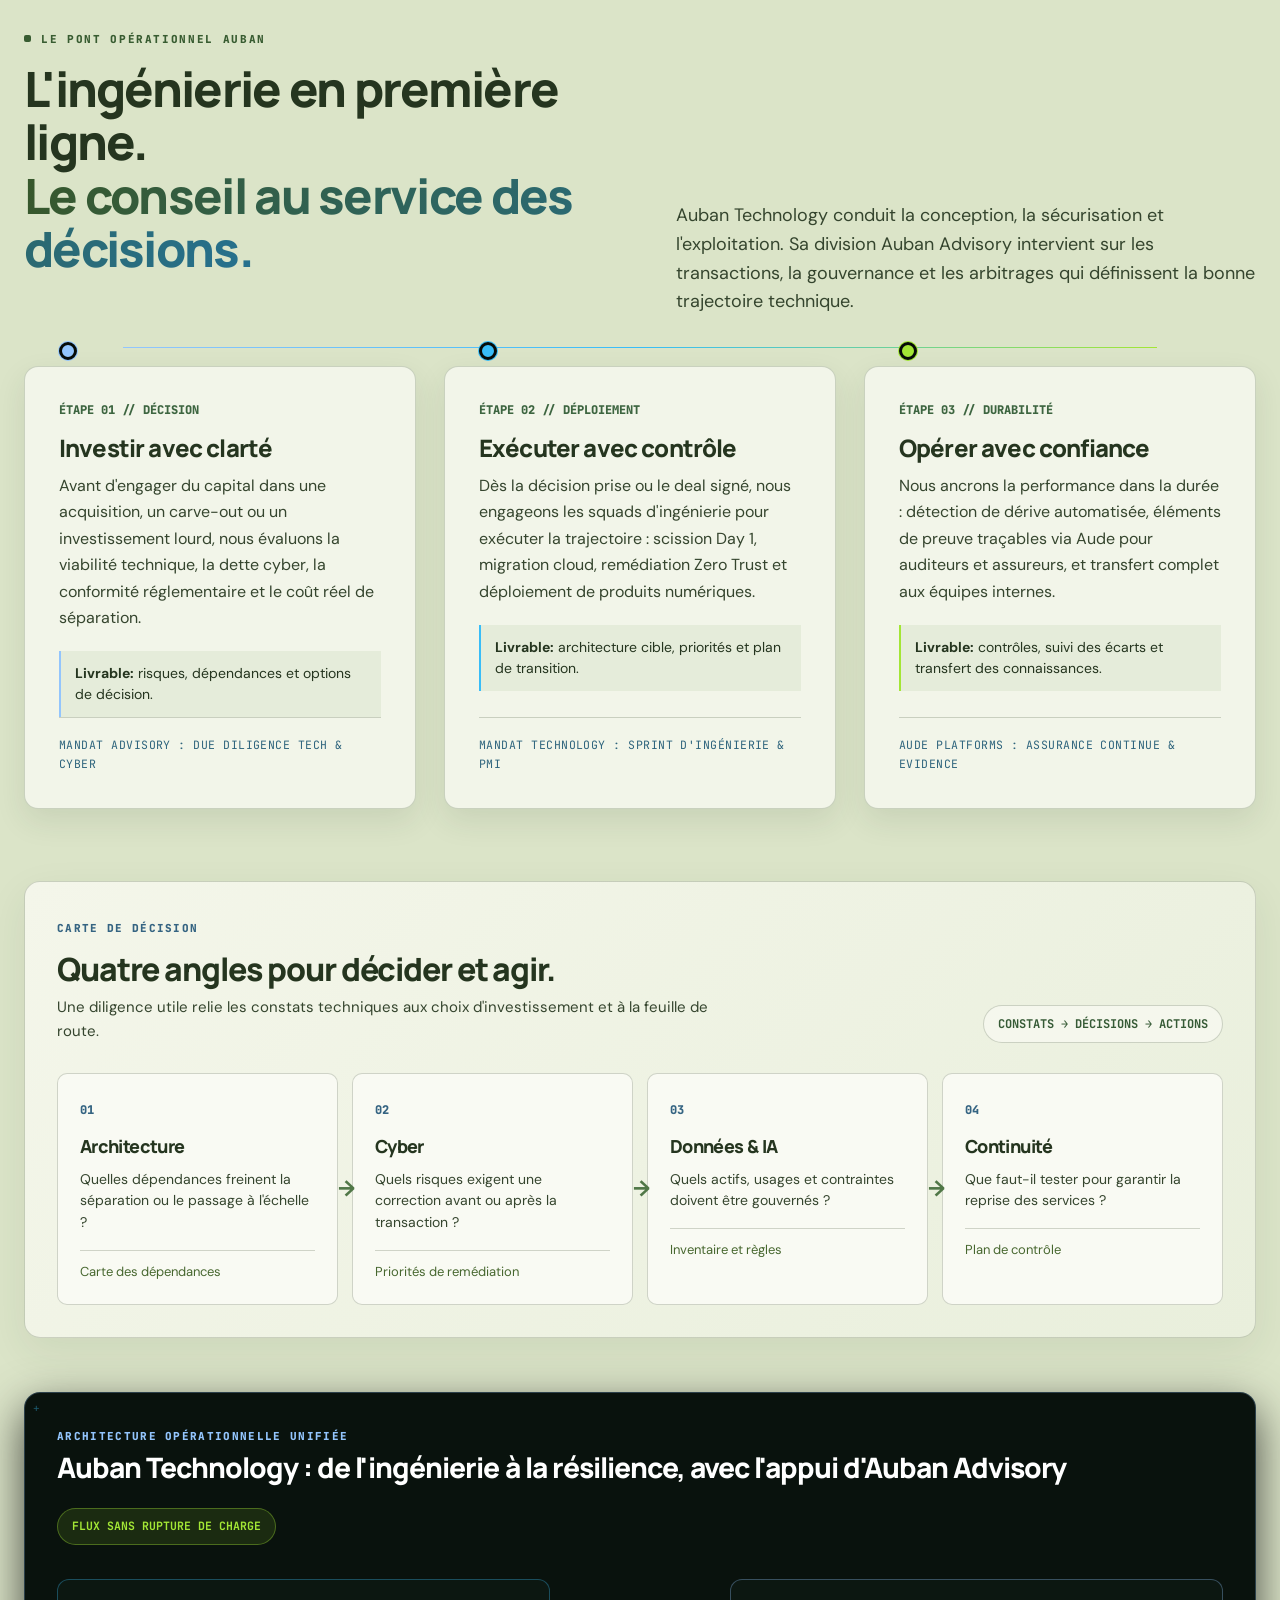
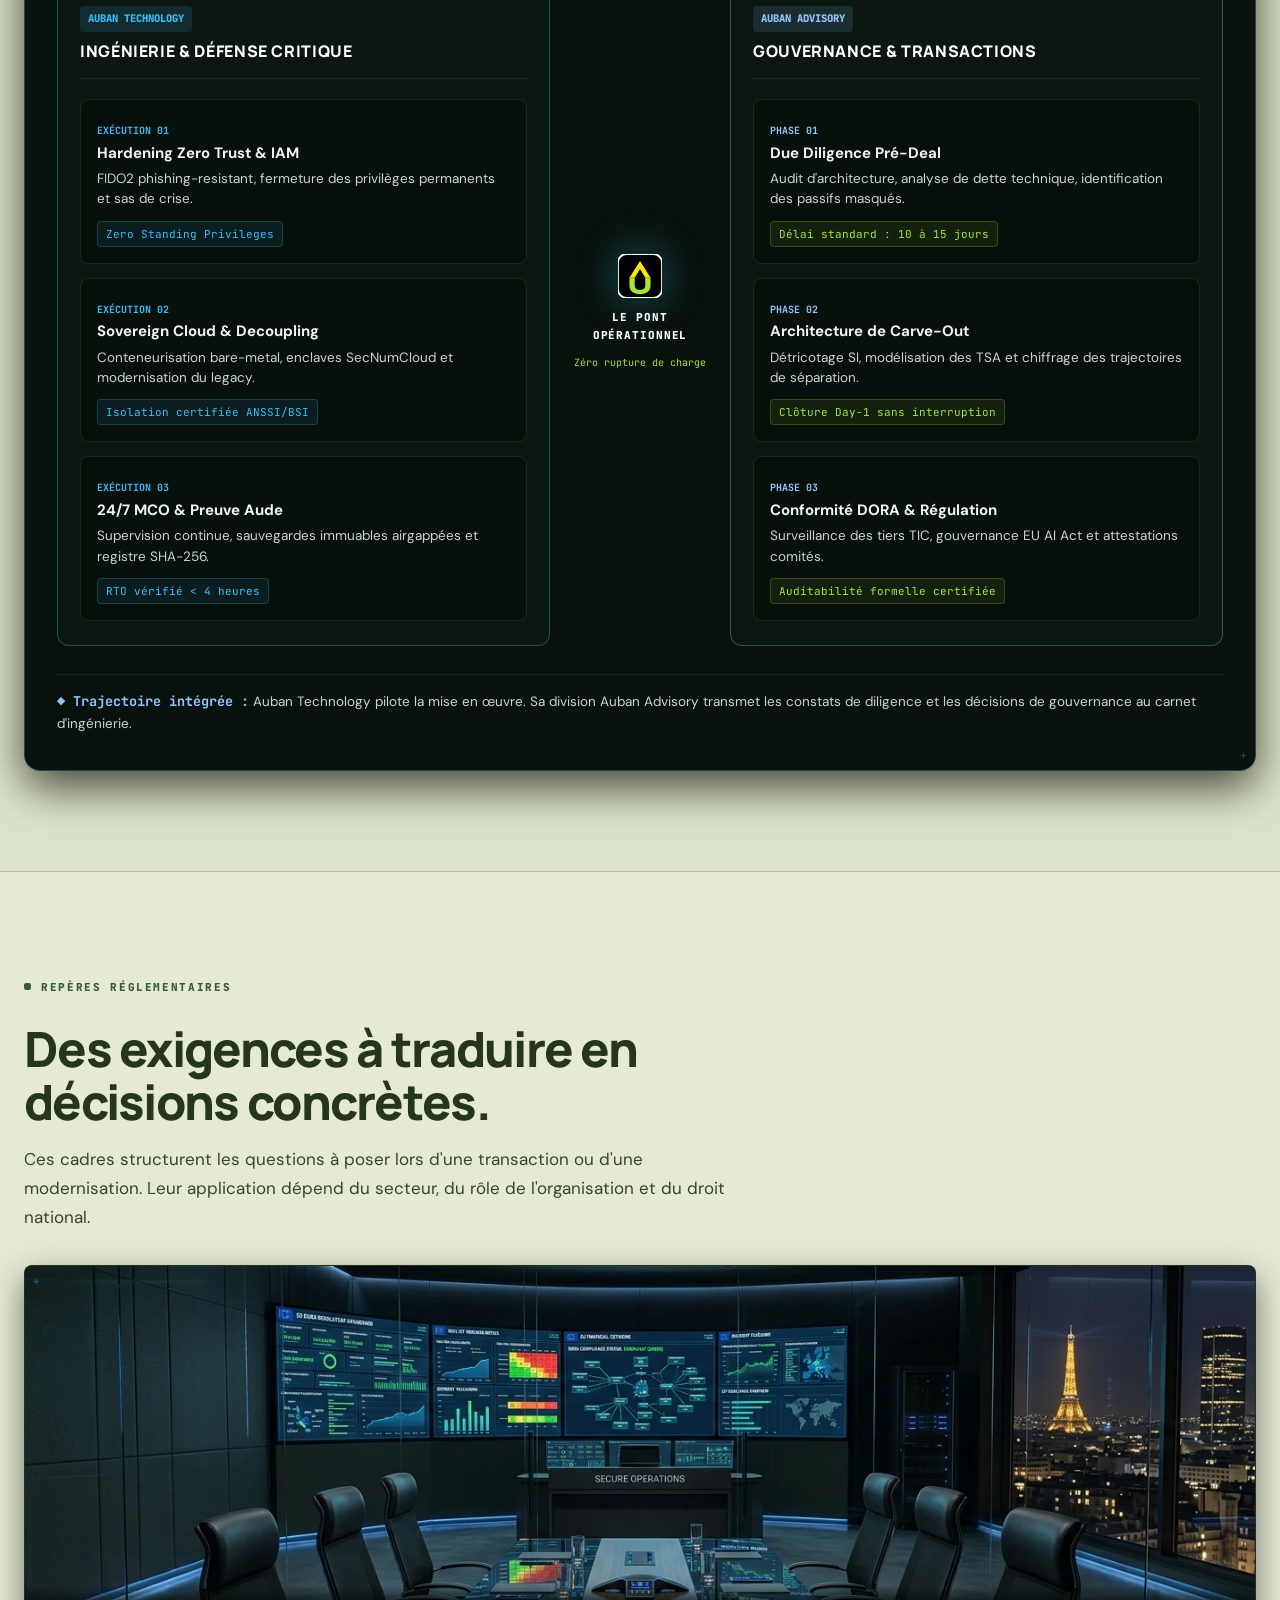
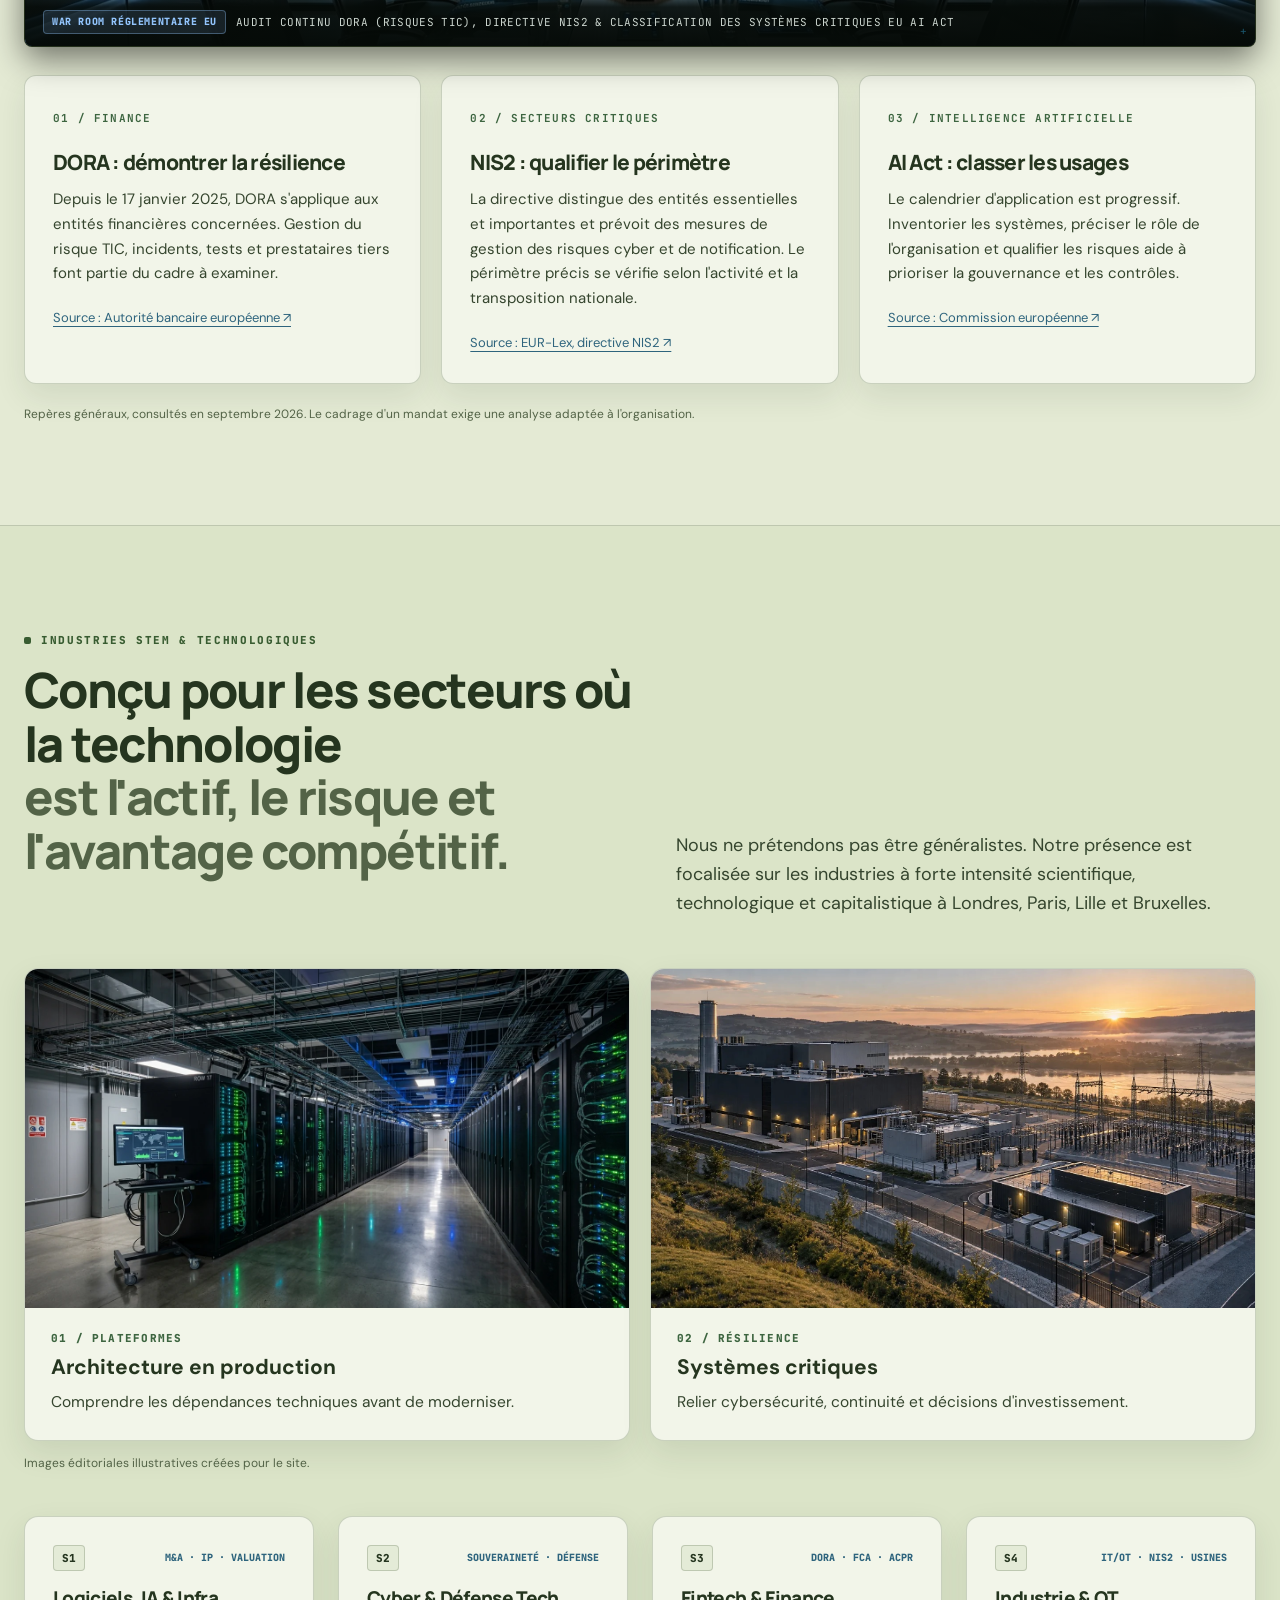
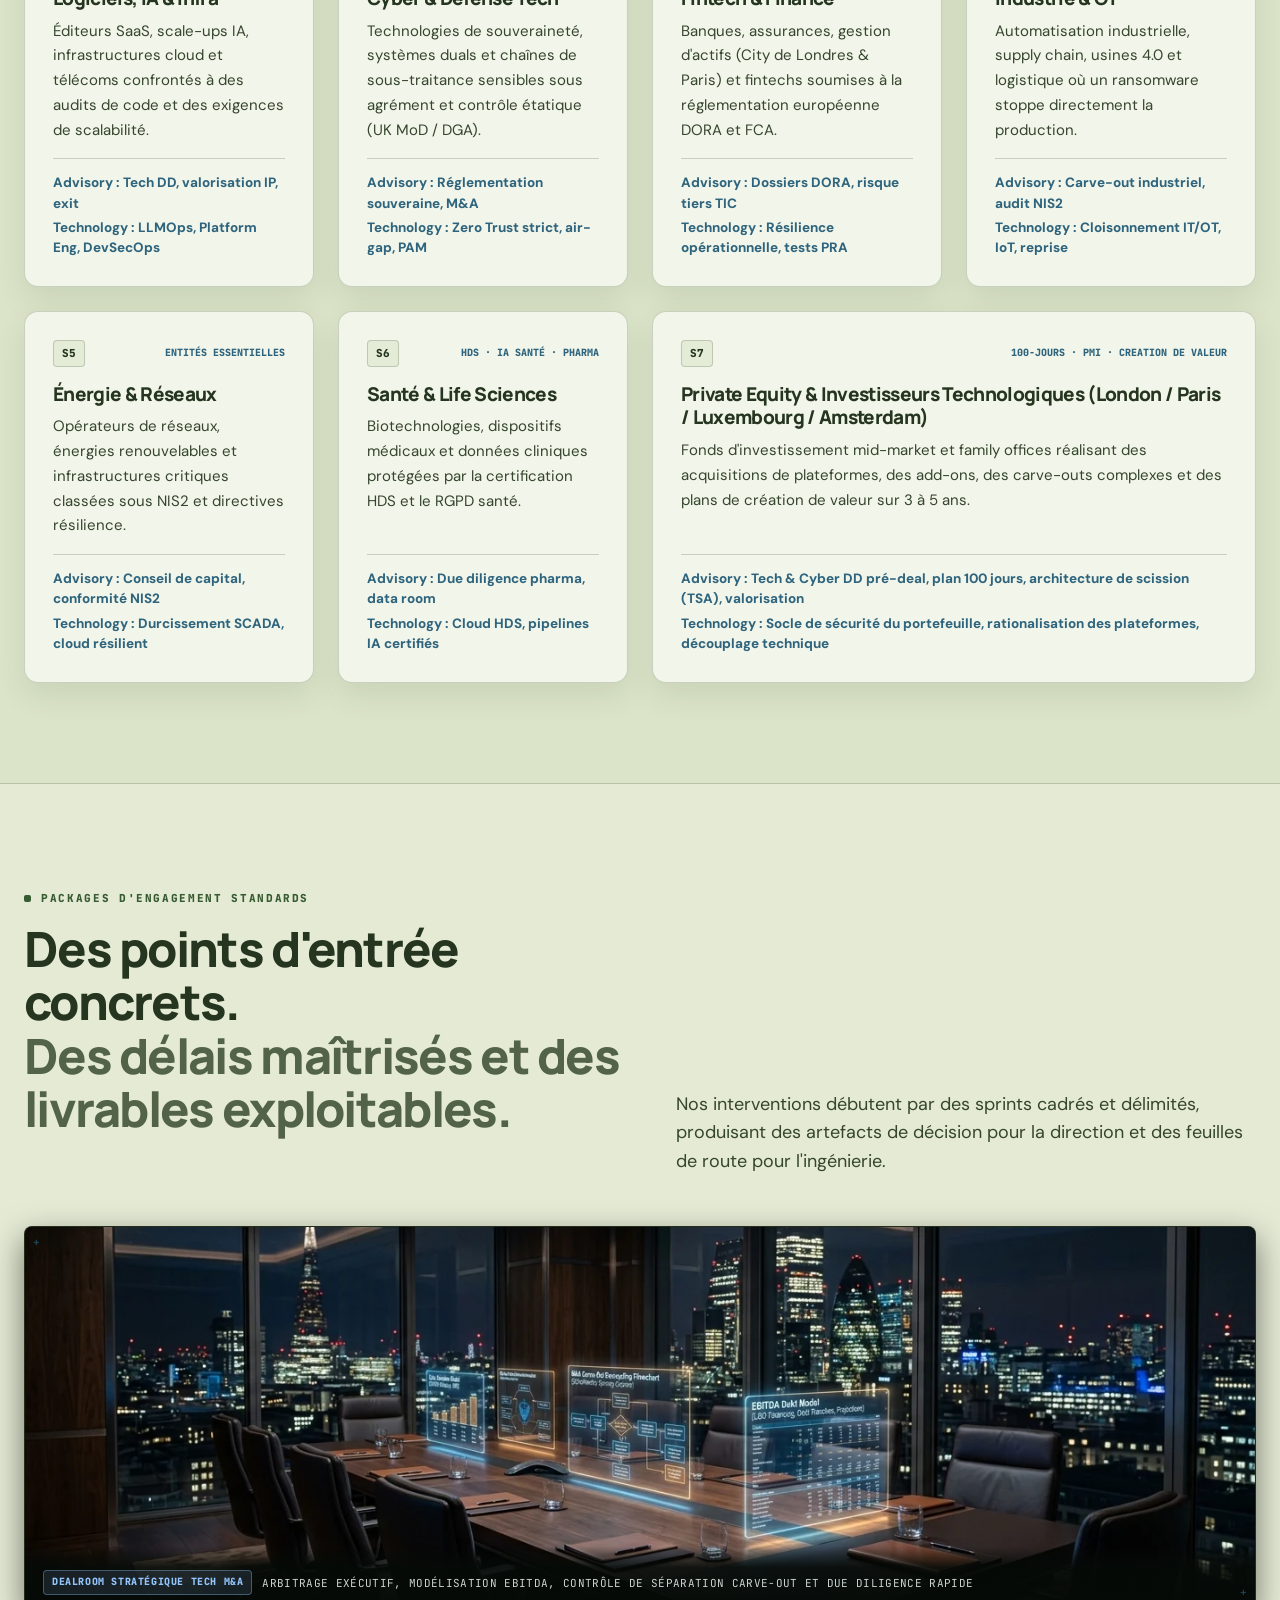
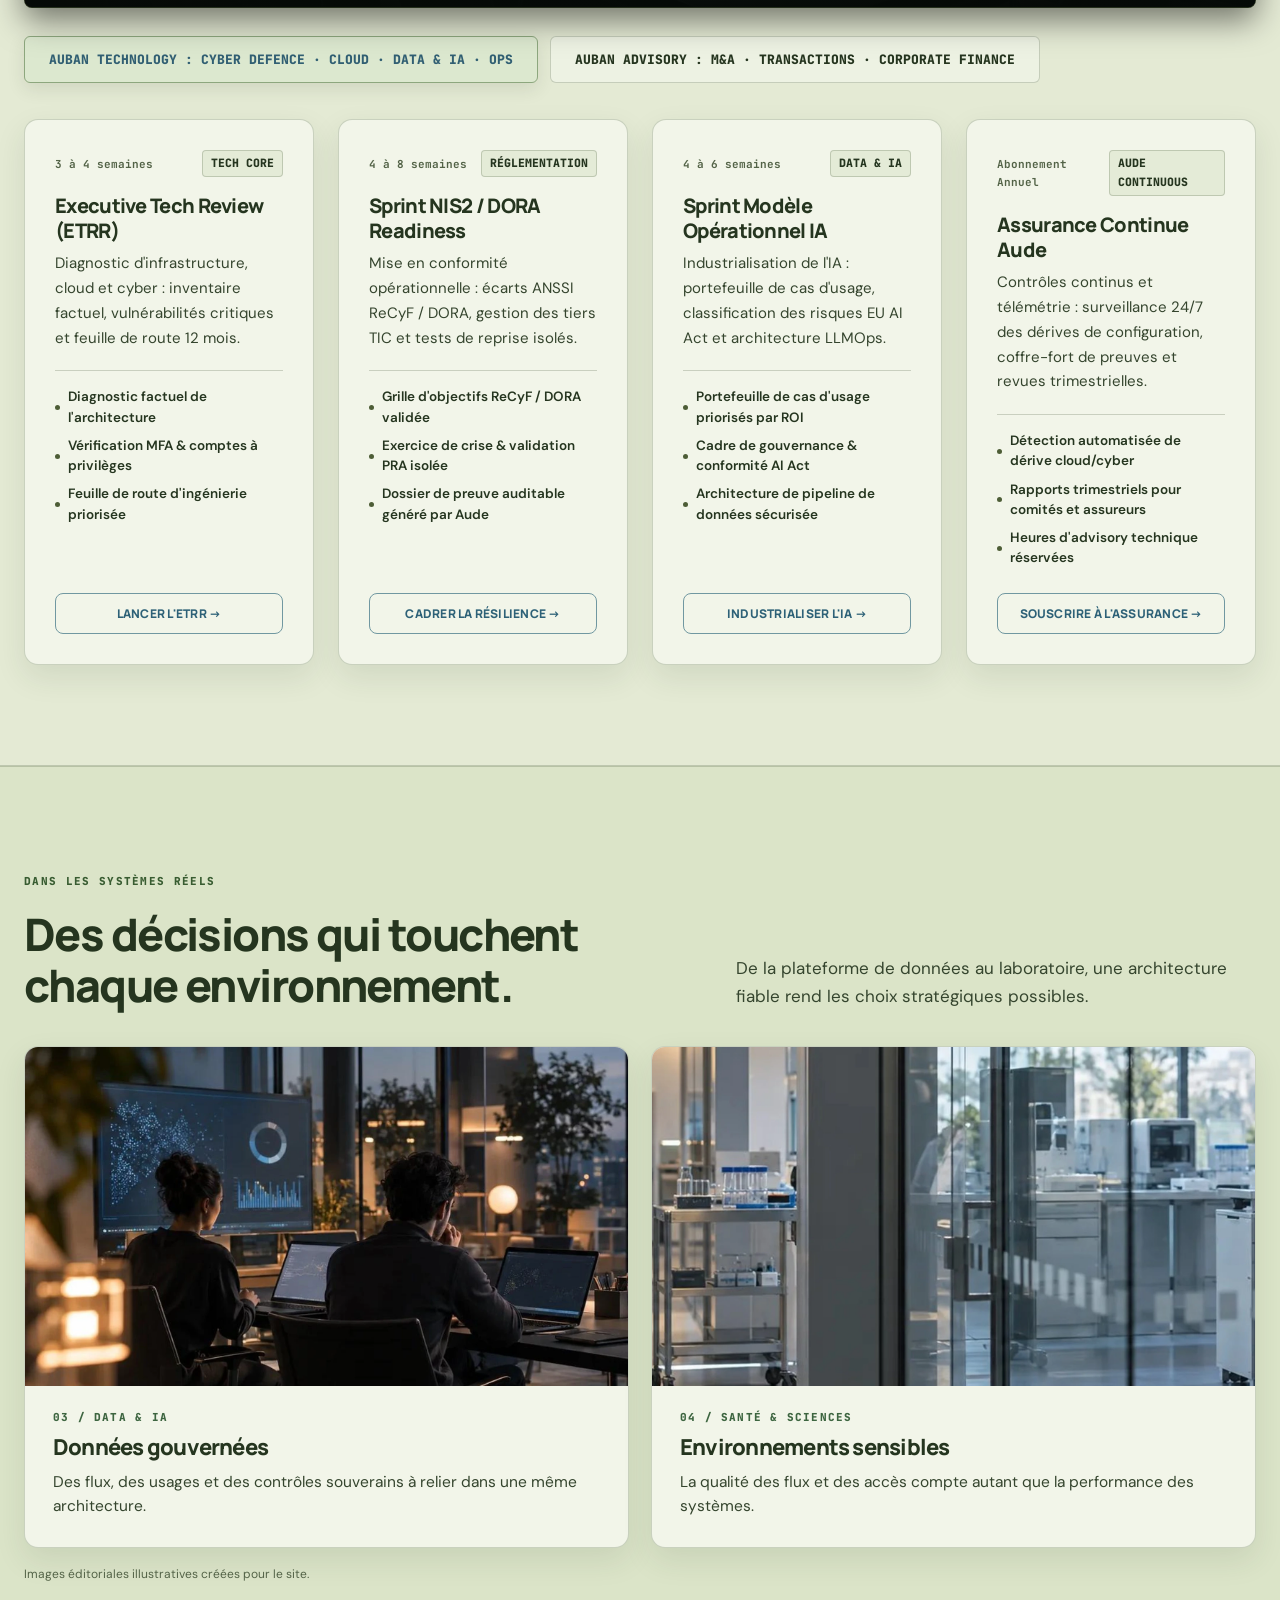
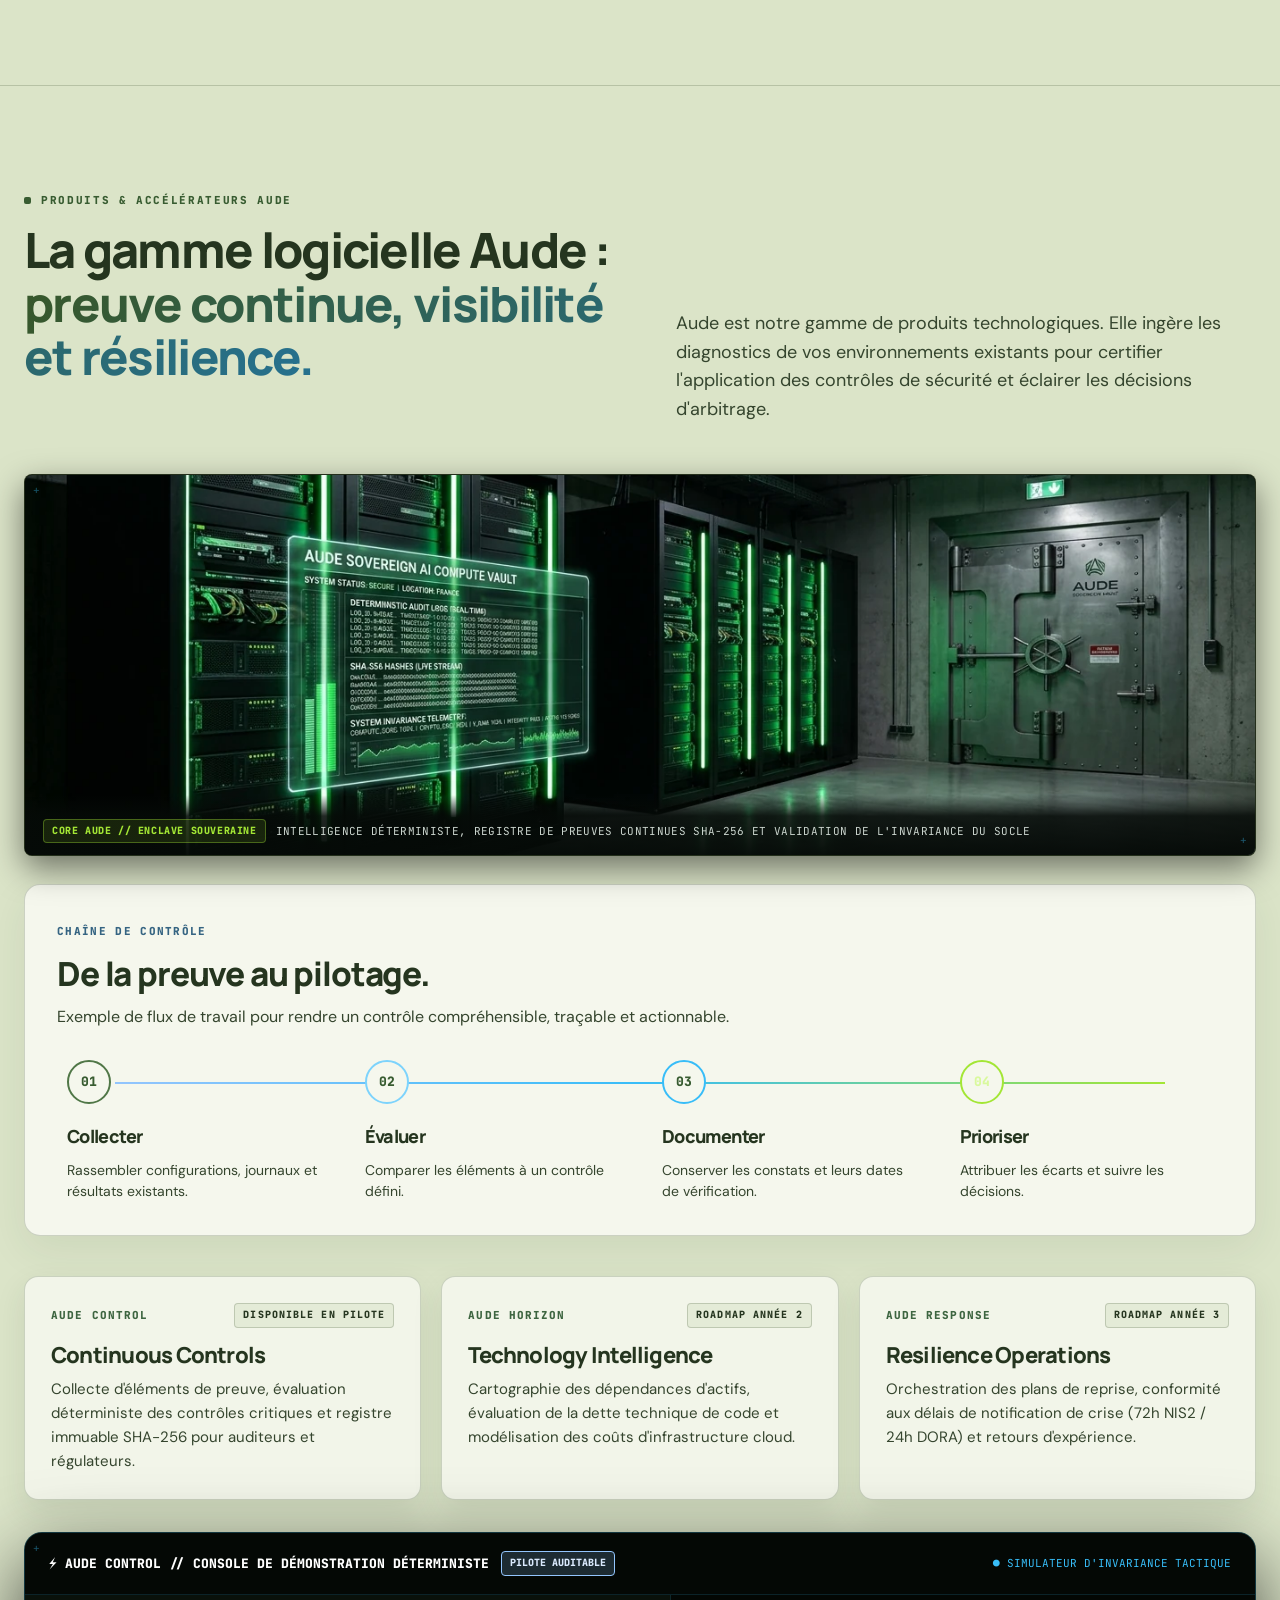
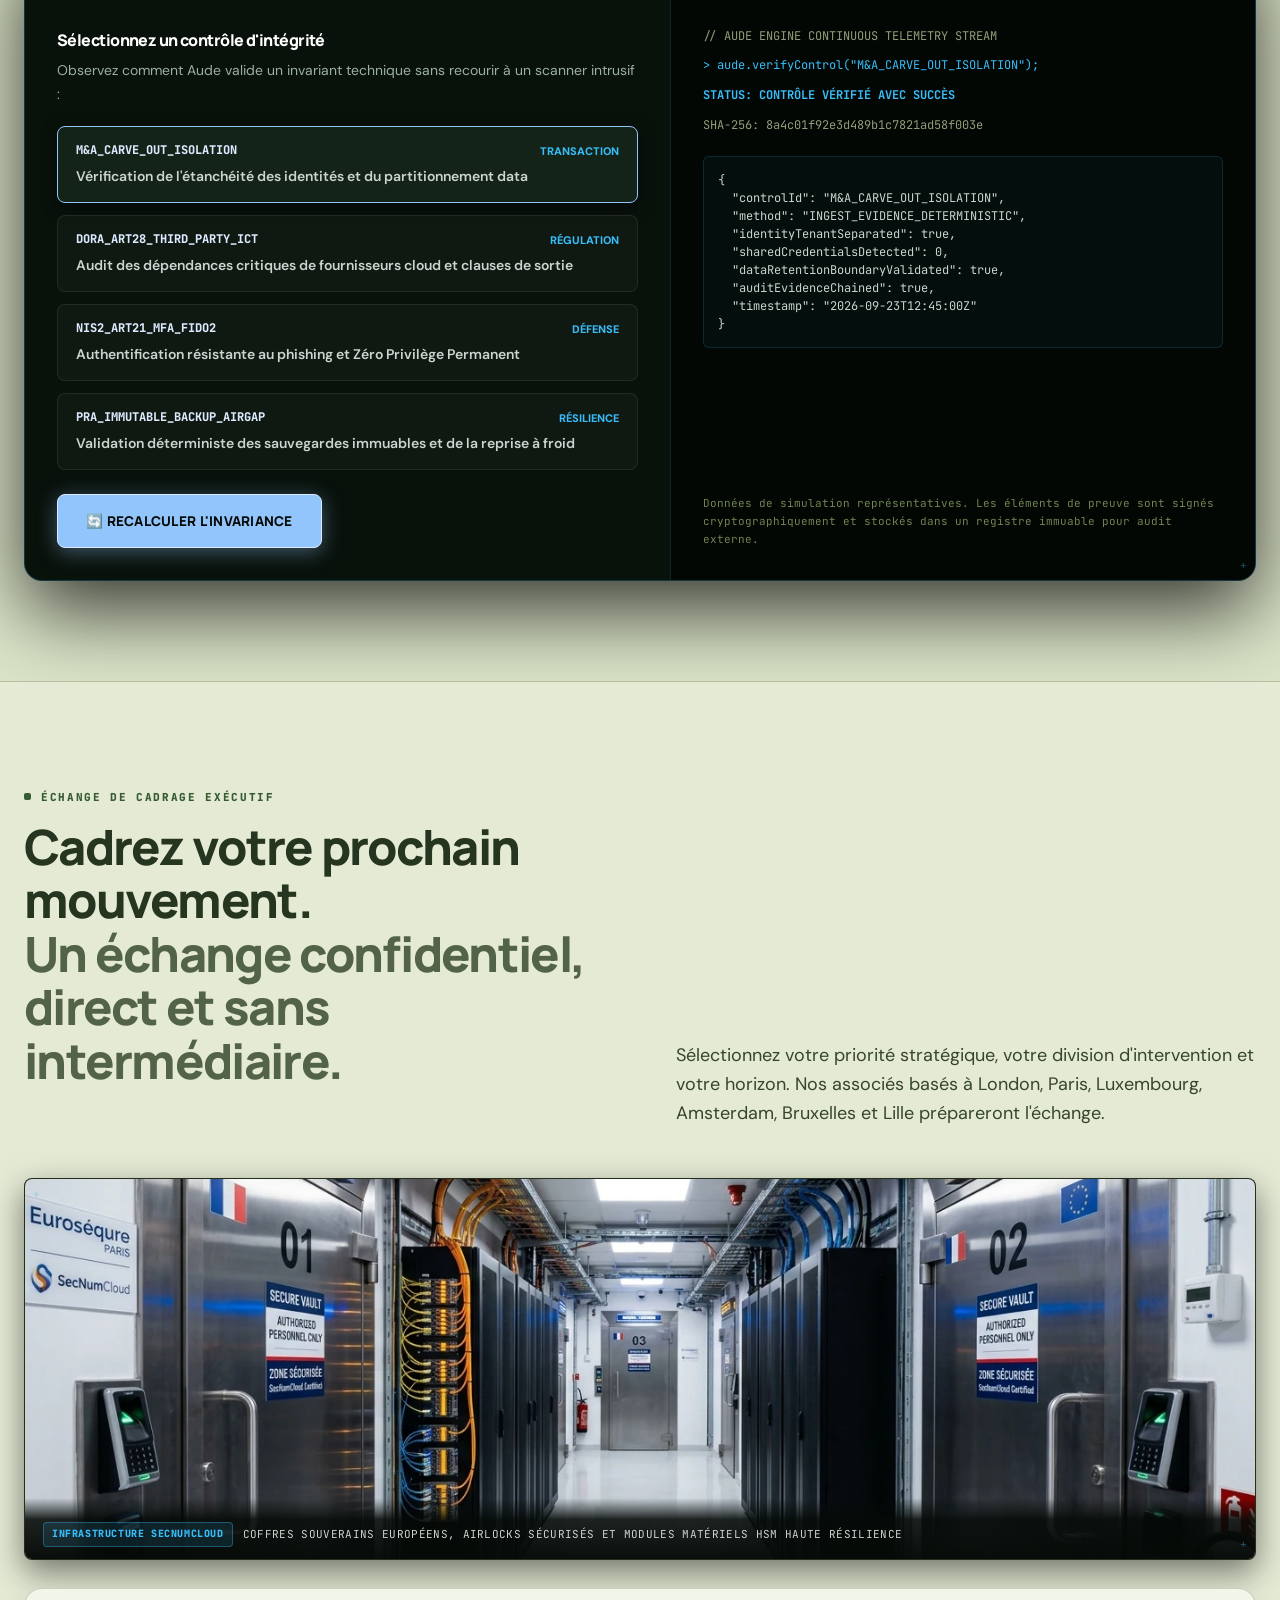
==== commit bd9b7e61: "Make Auban Technology the primary site identity" ====
--- a/index.html
+++ b/index.html
@@ -1,10 +1,10 @@
 <!DOCTYPE html>
-<html lang="fr">
+<html lang="fr" data-hierarchy="technology-primary">
 <head>
   <meta charset="UTF-8">
   <meta name="viewport" content="width=device-width, initial-scale=1.0">
-  <title>Auban | Conseil stratégique, transactions &amp; ingénierie technologique</title>
-  <meta name="description" content="Auban relie conseil en transactions, cybersécurité, cloud, data et ingénierie. De la diligence technologique à la mise en œuvre et aux contrôles.">
+  <title>Auban Technology | Cyber, cloud, data &amp; division Auban Advisory</title>
+  <meta name="description" content="Auban Technology conçoit, sécurise et exploite les systèmes critiques. Auban Advisory, sa division de conseil, éclaire les transactions et décisions stratégiques.">
   <link rel="canonical" href="https://auban.fr/">
   <link rel="alternate" hreflang="fr" href="https://auban.fr/">
   <link rel="alternate" hreflang="en" href="https://auban.fr/en.html">
@@ -17,21 +17,21 @@
 
   <!-- OpenGraph Protocol -->
   <meta property="og:type" content="website">
-  <meta property="og:site_name" content="Auban">
+  <meta property="og:site_name" content="Auban Technology">
   <meta property="og:locale" content="fr_FR">
   <meta property="og:url" content="https://auban.fr/">
-  <meta property="og:title" content="AUBAN ADVISORY : M&amp;A · TRANSACTIONS · CORPORATE FINANCE ┃ AUBAN TECHNOLOGY : CYBER DEFENCE · CLOUD · DATA &amp; IA · OPS">
-  <meta property="og:description" content="Auban : AUBAN ADVISORY (M&amp;A · Transactions · Corporate Finance) et AUBAN TECHNOLOGY (Cyber Defence · Cloud · Data &amp; IA · Ops). London · Paris · Luxembourg · Amsterdam · Bruxelles · Lille.">
-  <meta property="og:image" content="https://auban.fr/og-image.png">
-  <meta property="og:image:width" content="1200">
-  <meta property="og:image:height" content="630">
-  <meta property="og:image:alt" content="Auban — Advisory &amp; Technology (London · Paris · Luxembourg · Amsterdam · Bruxelles · Lille)">
+  <meta property="og:title" content="Auban Technology | Ingénierie critique &amp; division Auban Advisory">
+  <meta property="og:description" content="Cyber Defence, cloud, data, IA et opérations par Auban Technology. Auban Advisory accompagne les décisions, transactions et due diligences technologiques.">
+  <meta property="og:image" content="https://auban.fr/og-technology-v2.png">
+  <meta property="og:image:width" content="1731">
+  <meta property="og:image:height" content="909">
+  <meta property="og:image:alt" content="Auban Technology and its Auban Advisory division">
 
   <!-- Twitter / X Card Protocol -->
   <meta name="twitter:card" content="summary_large_image">
-  <meta name="twitter:title" content="AUBAN ADVISORY : M&amp;A · TRANSACTIONS · CORPORATE FINANCE ┃ AUBAN TECHNOLOGY : CYBER DEFENCE · CLOUD · DATA &amp; IA · OPS">
-  <meta name="twitter:description" content="Auban : AUBAN ADVISORY (M&amp;A · Transactions · Corporate Finance) et AUBAN TECHNOLOGY (Cyber Defence · Cloud · Data &amp; IA · Ops). London · Paris · Luxembourg · Amsterdam · Bruxelles · Lille.">
-  <meta name="twitter:image" content="https://auban.fr/og-image.png">
+  <meta name="twitter:title" content="Auban Technology | Ingénierie critique &amp; division Auban Advisory">
+  <meta name="twitter:description" content="Cyber Defence, cloud, data, IA et opérations par Auban Technology. Auban Advisory accompagne les décisions, transactions et due diligences technologiques.">
+  <meta name="twitter:image" content="https://auban.fr/og-technology-v2.png">
 
   <!-- Institutional Schema.org Structured Data -->
   <script type="application/ld+json">
@@ -41,36 +41,76 @@
       {
         "@type": "Organization",
         "@id": "https://auban.fr/#organization",
-        "name": "Auban",
-        "alternateName": "Auban Advisory & Technology",
+        "name": "Auban Technology",
+        "alternateName": "Auban",
         "url": "https://auban.fr/",
-        "logo": "https://auban.fr/og-image.png",
-        "image": "https://auban.fr/og-image.png",
-        "description": "Cabinet technologique d'arbitrage et d'ingénierie combinant Auban Advisory (M&A, Transactions, Corporate Finance) et Auban Technology (Cyber Defence, Cloud Souverain, Data & IA, MCO 24/7).",
+        "logo": "https://auban.fr/apple-touch-icon.png",
+        "image": "https://auban.fr/og-technology-v2.png",
+        "description": "Auban Technology est la plateforme principale d'ingénierie cyber, cloud, data et opérations. Auban Advisory est sa division de conseil stratégique et de diligence technologique.",
         "email": "info@auban.fr",
         "telephone": "+33758585705",
         "address": [
-          { "@type": "PostalAddress", "addressLocality": "London", "addressCountry": "GB" },
-          { "@type": "PostalAddress", "addressLocality": "Paris", "addressCountry": "FR" },
-          { "@type": "PostalAddress", "addressLocality": "Luxembourg", "addressCountry": "LU" },
-      { "@type": "PostalAddress", "addressLocality": "Amsterdam", "addressCountry": "NL" },
-          { "@type": "PostalAddress", "addressLocality": "Bruxelles", "addressCountry": "BE" },
-          { "@type": "PostalAddress", "addressLocality": "Lille", "addressCountry": "FR" }
+          {
+            "@type": "PostalAddress",
+            "addressLocality": "London",
+            "addressCountry": "GB"
+          },
+          {
+            "@type": "PostalAddress",
+            "addressLocality": "Paris",
+            "addressCountry": "FR"
+          },
+          {
+            "@type": "PostalAddress",
+            "addressLocality": "Luxembourg",
+            "addressCountry": "LU"
+          },
+          {
+            "@type": "PostalAddress",
+            "addressLocality": "Amsterdam",
+            "addressCountry": "NL"
+          },
+          {
+            "@type": "PostalAddress",
+            "addressLocality": "Bruxelles",
+            "addressCountry": "BE"
+          },
+          {
+            "@type": "PostalAddress",
+            "addressLocality": "Lille",
+            "addressCountry": "FR"
+          }
         ],
-        "areaServed": ["GB", "FR", "NL", "BE", "EU"]
+        "areaServed": [
+          "GB",
+          "FR",
+          "NL",
+          "BE",
+          "EU"
+        ],
+        "department": {
+          "@type": "Organization",
+          "name": "Auban Advisory",
+          "description": "Strategic and technology transaction advisory division of Auban Technology."
+        }
       },
       {
         "@type": "WebSite",
         "@id": "https://auban.fr/#website",
         "url": "https://auban.fr/",
-        "name": "Auban",
-        "publisher": { "@id": "https://auban.fr/#organization" },
-        "inLanguage": ["fr-FR", "en-GB", "nl-NL"]
+        "name": "Auban Technology",
+        "publisher": {
+          "@id": "https://auban.fr/#organization"
+        },
+        "inLanguage": [
+          "fr-FR",
+          "en-GB",
+          "nl-NL"
+        ]
       }
     ]
   }
-  
-      </script>
+  </script>
   <link rel="preconnect" href="https://fonts.googleapis.com">
   <link rel="preconnect" href="https://fonts.gstatic.com" crossorigin>
   <link href="https://fonts.googleapis.com/css2?family=DM+Sans:ital,opsz,wght@0,9..40,300..900;1,9..40,300..900&family=JetBrains+Mono:wght@400;600;700;800&family=Manrope:wght@400;600;700;800;900&display=swap" rel="stylesheet">
@@ -3292,13 +3332,13 @@
   <div class="top-command-ribbon">
     <div class="container command-ribbon-inner">
       <div class="ribbon-unit">
-        <span class="ribbon-kicker kicker-advisory">AUBAN ADVISORY</span>
-        <span class="ribbon-desc">CONSEIL CORPORATE · TECH M&amp;A · STRATÉGIE</span>
+        <span class="ribbon-kicker kicker-tech">AUBAN TECHNOLOGY</span>
+        <span class="ribbon-desc">CYBER DEFENCE · CLOUD · DATA &amp; IA · OPS</span>
       </div>
       <div class="ribbon-sep">┃</div>
       <div class="ribbon-unit">
-        <span class="ribbon-kicker kicker-tech">AUBAN TECHNOLOGY</span>
-        <span class="ribbon-desc">CYBER DEFENCE · CLOUD · DATA &amp; IA · OPS</span>
+        <span class="ribbon-kicker kicker-advisory">AUBAN ADVISORY</span>
+        <span class="ribbon-desc">CONSEIL CORPORATE · TECH M&amp;A · STRATÉGIE</span>
       </div>
       <div class="ribbon-sep">┃</div>
       <div class="ribbon-hubs">
@@ -3335,14 +3375,14 @@
 
           <div class="brand-text-block">
             <span class="brand-text-title">AUBAN</span>
-            <span class="brand-text-sub">ADVISORY &amp; TECHNOLOGY</span>
+            <span class="brand-text-sub">TECHNOLOGY · DIVISION ADVISORY</span>
           </div>
         </a>
       </div>
 
       <nav class="header-nav" aria-label="Navigation principale">
+        <a href="#divisions" class="nav-link nav-tech" onclick="setScoperDivision('tech')">Auban Technology</a>
         <a href="#divisions" class="nav-link nav-advisory" onclick="setScoperDivision('advisory')">Auban Advisory</a>
-        <a href="#divisions" class="nav-link nav-tech" onclick="setScoperDivision('tech')">Auban Technology</a>
         <a href="#bridge" class="nav-link">Pont Opérationnel</a>
         <a href="#careers" class="nav-link">Carrières</a>
         <a href="#partnerships" class="nav-link">Partenariats</a>
@@ -3351,8 +3391,8 @@
 
       <div class="header-actions">
         <div class="header-dual-cta">
+          <button type="button" class="header-cta-tech" onclick="openOutlookPopout('technology')" title="Ouvrir briefing Outlook Technology">Squads Tech ↗</button>
           <button type="button" class="header-cta-advisory" onclick="openOutlookPopout('advisory')" title="Ouvrir briefing Outlook Advisory">Mandat Advisory ↗</button>
-          <button type="button" class="header-cta-tech" onclick="openOutlookPopout('technology')" title="Ouvrir briefing Outlook Technology">Squads Tech ↗</button>
         </div>
         <div class="header-lang-wrap">
           <div class="lang-switcher" aria-label="Language Selector">
@@ -3374,15 +3414,15 @@
               <a href="nl.html" class="lang-btn">NL</a>
             </div>
           </div>
+          <a href="#divisions" onclick="setScoperDivision('tech')">AUBAN TECHNOLOGY : CYBER DEFENCE · CLOUD · DATA &amp; IA · OPS</a>
           <a href="#divisions" onclick="setScoperDivision('advisory')">AUBAN ADVISORY : CONSEIL CORPORATE &amp; TECH M&amp;A</a>
-          <a href="#divisions" onclick="setScoperDivision('tech')">AUBAN TECHNOLOGY : CYBER DEFENCE · CLOUD · DATA &amp; IA · OPS</a>
           <a href="#bridge">Le Pont Opérationnel</a>
           <a href="#careers">Carrières &amp; Recrutement</a>
           <a href="#partnerships">Partenariats Stratégiques</a>
           <a href="#contact">Contact &amp; Demandes d'Intervention</a>
           <div style="padding: 10px 0; display:flex; gap:8px;">
+            <button type="button" class="header-cta-tech" style="flex:1;" onclick="openOutlookPopout('technology')">Outlook Tech ↗</button>
             <button type="button" class="header-cta-advisory" style="flex:1;" onclick="openOutlookPopout('advisory')">Outlook Advisory ↗</button>
-            <button type="button" class="header-cta-tech" style="flex:1;" onclick="openOutlookPopout('technology')">Outlook Tech ↗</button>
           </div>
         </nav>
       </details>
@@ -3398,47 +3438,43 @@
     <div class="container hero-grid">
       <div class="hero-content">
         <div class="hero-pill-cluster">
+          <span class="hero-pill hero-pill-tech">
+            <span class="pulse-dot" style="color:var(--phosphor-bright);"></span>
+            AUBAN TECHNOLOGY
+          </span>
           <span class="hero-pill hero-pill-advisory">
             <span class="pulse-dot" style="color:var(--brass-light);"></span>
             AUBAN ADVISORY
           </span>
-          <span class="hero-pill hero-pill-tech">
-            <span class="pulse-dot" style="color:var(--phosphor-bright);"></span>
-            AUBAN TECHNOLOGY
-          </span>
           <span class="hero-pill hero-pill-london">
             LONDON · PARIS · AMSTERDAM · BRUXELLES · LILLE
           </span>
         </div>
 
-        <h1>
-          La stratégie rencontre <span class="highlight-military">l'exécution.</span>
-        </h1>
-
-        <p class="hero-lead">
-          Auban relie les décisions d'investissement à leur mise en œuvre technologique. <strong>Auban Advisory</strong> éclaire les transactions, les risques et les choix de gouvernance. <strong>Auban Technology</strong> conçoit, sécurise et exploite les systèmes qui en découlent.
-        </p>
+        <h1>Auban Technology.<br><span class="highlight-military">Décider, bâtir, protéger.</span></h1>
+
+        <p class="hero-lead"><strong>Auban Technology</strong> conçoit, sécurise et exploite les systèmes critiques, du cloud à la cyberdéfense et à la data. <strong>Auban Advisory</strong>, sa division de conseil, éclaire les transactions, les risques et les choix de gouvernance qui orientent cette ingénierie.</p>
 
         <div class="hero-actions">
+          <button type="button" class="btn btn-phosphor" onclick="openOutlookPopout('technology')">
+            Mobiliser Auban Technology (Cyber &amp; Ops) ↗ Outlook
+          </button>
           <button type="button" class="btn btn-brass" onclick="openOutlookPopout('advisory')">
             Mandat Auban Advisory (Conseil Tech &amp; M&amp;A) ↗ Outlook
           </button>
-          <button type="button" class="btn btn-phosphor" onclick="openOutlookPopout('technology')">
-            Mobiliser Auban Technology (Cyber &amp; Ops) ↗ Outlook
-          </button>
         </div>
 
         <div class="hero-dual-cards">
+          <div class="hero-subcard hero-subcard-tech">
+            <span class="hero-subcard-kicker text-phosphor">AUBAN TECHNOLOGY</span>
+            <strong>CYBER DEFENCE · CLOUD · DATA &amp; IA · OPS</strong>
+            <p>Architecture de sécurité, plateformes cloud résilientes, ingénierie data et opérations IA, avec une responsabilité claire sur la mise en œuvre et les contrôles.</p>
+          </div>
           <div class="hero-subcard hero-subcard-advisory">
             <span class="hero-subcard-kicker text-brass">AUBAN ADVISORY</span>
             <strong>CONSEIL CORPORATE · TECH M&amp;A · DUE DILIGENCE</strong>
             <p>Conseil aux dirigeants et investisseurs : diligence technologique avant acquisition, plan de séparation, évaluation des actifs numériques et cartographie des risques réglementaires.</p>
           </div>
-          <div class="hero-subcard hero-subcard-tech">
-            <span class="hero-subcard-kicker text-phosphor">AUBAN TECHNOLOGY</span>
-            <strong>CYBER DEFENCE · CLOUD · DATA &amp; IA · OPS</strong>
-            <p>Architecture de sécurité, plateformes cloud résilientes, ingénierie data et opérations IA, avec une responsabilité claire sur la mise en œuvre et les contrôles.</p>
-          </div>
         </div>
       </div>
 
@@ -3446,7 +3482,7 @@
       <div class="execution-visual-box crosshair-corner" id="visualContainer">
         <div class="visual-topbar">
           <div class="visual-topbar-left">
-            <span>◆ AUBAN // ADVISORY TO DELIVERY MODEL</span>
+            <span>◆ AUBAN TECHNOLOGY // ADVISORY DIVISION</span>
           </div>
           <div class="visual-topbar-right">
             <span class="pulse-dot" style="color:var(--phosphor-bright);"></span>
@@ -3456,8 +3492,8 @@
 
         <div class="visual-mode-tabs" role="tablist">
           <button type="button" class="visual-mode-tab active" data-mode="dual">01. Modèle Intégré</button>
-          <button type="button" class="visual-mode-tab" data-mode="advisory">02. Auban Advisory (M&amp;A)</button>
-          <button type="button" class="visual-mode-tab tab-tech" data-mode="technology">03. Auban Technology (Cyber / Ops)</button>
+          <button type="button" class="visual-mode-tab tab-tech" data-mode="technology">02. Auban Technology (Cyber / Ops)</button>
+          <button type="button" class="visual-mode-tab" data-mode="advisory">03. Auban Advisory (M&amp;A)</button>
           <button type="button" class="visual-mode-tab tab-tech" data-mode="evidence">04. Preuve Aude (Audit)</button>
         </div>
 
@@ -3556,6 +3592,14 @@
           </svg>
         </div>
 
+        <div class="diag-badge diag-bottom">
+          <div class="diag-icon text-phosphor">🛡️</div>
+          <div>
+            <strong id="diagBottomTitle">Auban Technology : Cyber Defence · Cloud · Data &amp; IA · Ops</strong>
+            <span id="diagBottomSub">Zero Trust, Cloud Souverain, LLMOps &amp; Résilience Continue</span>
+          </div>
+        </div>
+
         <div class="diag-badge diag-top">
           <div class="diag-icon text-brass">⚔️</div>
           <div>
@@ -3564,18 +3608,10 @@
           </div>
         </div>
 
-        <div class="diag-badge diag-bottom">
-          <div class="diag-icon text-phosphor">🛡️</div>
-          <div>
-            <strong id="diagBottomTitle">Auban Technology : Cyber Defence · Cloud · Data &amp; IA · Ops</strong>
-            <span id="diagBottomSub">Zero Trust, Cloud Souverain, LLMOps &amp; Résilience Continue</span>
-          </div>
-        </div>
-
         <div class="visual-footer-bar">
           <div class="footer-code">
             <span class="footer-prompt">&gt;</span>
-            <code id="visualCodeLine">auban.deploy({ advisory: "deals_and_capital", technology: "cyber_defence_cloud_ia_ops", hubs: "LONDON_PARIS_LUXEMBOURG_AMSTERDAM_BRUXELLES_LILLE" });</code>
+            <code id="visualCodeLine">auban.deploy({ technology: "cyber_defence_cloud_ia_ops", advisory: "deals_and_capital", hubs: "LONDON_PARIS_LUXEMBOURG_AMSTERDAM_BRUXELLES_LILLE" });</code>
           </div>
           <div class="footer-pill">
             <span class="pulse-dot" style="color:var(--phosphor-bright);"></span>
@@ -3595,17 +3631,17 @@
       </div>
       <div class="belief-badges">
         <div class="belief-badge-item">
+          <div class="badge-glyph badge-glyph-tech">TECH</div>
+          <div>
+            <strong>Auban Technology</strong>
+            <span>Cyber Defence · Cloud · Data &amp; IA · Ops &amp; Résilience</span>
+          </div>
+        </div>
+        <div class="belief-badge-item">
           <div class="badge-glyph">ADV</div>
           <div>
             <strong>Auban Advisory</strong>
             <span>M&amp;A · Transactions · Corporate Finance · Diligence &amp; Conformité</span>
-          </div>
-        </div>
-        <div class="belief-badge-item">
-          <div class="badge-glyph badge-glyph-tech">TECH</div>
-          <div>
-            <strong>Auban Technology</strong>
-            <span>Cyber Defence · Cloud · Data &amp; IA · Ops &amp; Résilience</span>
           </div>
         </div>
         <div class="belief-badge-item">
@@ -3639,22 +3675,110 @@
             <span class="eyebrow-rule"></span>
             ARCHI-STRUCTURE COMMERCIALE
           </div>
-          <h2>
-            Deux plateformes d'élite.
-            <br>
-            <span style="color:var(--ink-muted);">Une seule responsabilité sur les résultats.</span>
-          </h2>
-        </div>
-        <p>
-          La plupart des cabinets conseillent sans savoir bâtir. Les ESN exécutent sans comprendre les enjeux de valorisation. Auban unifie l'advisory financier et l'ingénierie technologique sous une gouvernance unique opérant depuis London, Paris, Luxembourg, Amsterdam, Bruxelles et Lille.
-        </p>
+          <h2>Auban Technology en première ligne.<br><span style="color:var(--ink-muted);">Auban Advisory pour éclairer les décisions.</span></h2>
+        </div>
+        <p>Auban Technology porte l'architecture, la sécurité et les opérations. Sa division Auban Advisory apporte la diligence technologique et le conseil stratégique aux dirigeants et investisseurs. Les deux équipes partagent une même trajectoire de décision et de mise en œuvre.</p>
       </div>
 
       <div class="dual-division-grid">
         <!-- DIVISION 1: AUBAN ADVISORY -->
+        <article class="division-card card-tech crosshair-corner">
+          <div>
+            <span class="division-badge badge-phosphor">PLATEFORME PRINCIPALE // AUBAN TECHNOLOGY</span>
+            <h3>Auban Technology</h3>
+            <div class="division-tagline">AUBAN TECHNOLOGY : CYBER DEFENCE · CLOUD · DATA &amp; IA · OPS</div>
+            <p class="division-desc">
+              Nous concevons, modernisons et exploitons les systèmes critiques dont dépendent la valeur et la pérennité de l'entreprise : architecture cyber Zero Trust, cloud résilient, IA gouvernée et maintien en condition opérationnelle (MCO 24/7).
+            </p>
+
+            <div class="service-pillars-list">
+              <div class="pillar-item">
+                <span class="pillar-bullet">01</span>
+                <div>
+                  <strong>Cybersécurité, Zero Trust &amp; Cyber Defence</strong>
+                  <p>Stratégie Zero Trust, IAM résistante au phishing (FIDO2), sécurité cloud, tests PRA isolés et clôture vérifiée KEV.</p>
+                </div>
+              </div>
+              <div class="pillar-item">
+                <span class="pillar-bullet">02</span>
+                <div>
+                  <strong>Cloud Souverain, Plateformes &amp; Digital Core</strong>
+                  <p>Architectures hybrides et souveraines (SecNumCloud), modernisation du legacy, platform engineering et FinOps rigoureux.</p>
+                </div>
+              </div>
+              <div class="pillar-item">
+                <span class="pillar-bullet">03</span>
+                <div>
+                  <strong>Data d'Entreprise, IA &amp; LLMOps</strong>
+                  <p>Plateformes de données sécurisées, LLMOps, RAG d'entreprise, agents autonomes et gouvernance des algorithmes.</p>
+                </div>
+              </div>
+              <div class="pillar-item">
+                <span class="pillar-bullet">04</span>
+                <div>
+                  <strong>Digital Engineering &amp; Systèmes Critiques</strong>
+                  <p>Ingénierie logicielle avancée, APIs modernes, pipelines DevSecOps industrialisés et observabilité SRE 24/7.</p>
+                </div>
+              </div>
+              <div class="pillar-item">
+                <span class="pillar-bullet">05</span>
+                <div>
+                  <strong>Opérations Technologiques (Ops) &amp; MCO Continu</strong>
+                  <p>Maintien en condition opérationnelle 24/7, pilotage par SLOs, surveillance continue de dérive via Aude et transfert de compétences.</p>
+                </div>
+              </div>
+            </div>
+          </div>
+
+            <!-- ZERO TRUST DEFENSE-IN-DEPTH DIAGRAM -->
+            <div class="technical-blueprint-card crosshair-corner">
+              <div class="blueprint-header">
+                <span class="blueprint-kicker blueprint-kicker-tech">BLUEPRINT // DÉFENSE EN PROFONDEUR SOUVERAINE</span>
+                <span class="blueprint-badge badge-tech-stream">STANDARD ZERO TRUST NATO-GRADE</span>
+              </div>
+              <div class="blueprint-media-banner">
+                <img src="assets/zerotrust-defense.webp" alt="Architecture Zero Trust et supervision SOC souverain Auban Technology" width="1672" height="941" loading="lazy" class="blueprint-picture">
+                <div class="blueprint-picture-caption">
+                  <span class="caption-tag caption-tag-tech">ZERO TRUST MATRICE</span>
+                  <span>Supervision SOC souveraine, micro-segmentation dynamique et résilience cyber NATO-grade</span>
+                </div>
+              </div>
+              <div class="defense-layers-grid">
+                <div class="defense-layer-item">
+                  <div class="layer-num">COUCHE 01 // IAM</div>
+                  <strong>Identité Matérielle Résistante</strong>
+                  <p>Clés FIDO2 physiques, zéro mot de passe permanent, élévation des droits Just-In-Time (JIT).</p>
+                </div>
+                <div class="defense-layer-item">
+                  <div class="layer-num">COUCHE 02 // RÉSEAU</div>
+                  <strong>Micro-Segmentation Réseau</strong>
+                  <p>Isolement strict des segments OT/IT, politique « Never Trust, Always Verify », chiffrement mTLS.</p>
+                </div>
+                <div class="defense-layer-item">
+                  <div class="layer-num">COUCHE 03 // CLOUD</div>
+                  <strong>Cloud Souverain &amp; Enclaves</strong>
+                  <p>Hébergement qualifié SecNumCloud, processeurs confidentiels (TEE), maîtrise des clés de chiffrement.</p>
+                </div>
+                <div class="defense-layer-item">
+                  <div class="layer-num">COUCHE 04 // RÉSILIENCE</div>
+                  <strong>Coffre Immuable Airgappé</strong>
+                  <p>Sauvegardes WORM déconnectées, tests de restauration PRA continus sous 4h, attestation d'invariance Aude.</p>
+                </div>
+              </div>
+            </div>
+
+          <div class="division-card-footer">
+            <span class="buyers-label">Interlocuteurs : CIOs · CTOs · CISOs · COOs</span>
+            <a href="#cadrage" class="btn btn-phosphor" onclick="setScoperDivision('tech')">
+              Mobiliser Auban Technology →
+            </a>
+          </div>
+        </article>
+
+        <!-- DIVISION 2: AUBAN TECHNOLOGY -->
         <article class="division-card card-advisory crosshair-corner">
           <div>
-            <span class="division-badge badge-brass">DIVISION 01 // AUBAN ADVISORY</span>
+            <span class="division-badge badge-brass">DIVISION CONSEIL // AUBAN ADVISORY</span>
             <h3>Auban Advisory</h3>
             <div class="division-tagline">AUBAN ADVISORY : CONSEIL STRATÉGIQUE CORPORATE · TECH M&amp;A · DUE DILIGENCE</div>
             <p class="division-desc">
@@ -3754,100 +3878,6 @@
             </a>
           </div>
         </article>
-
-        <!-- DIVISION 2: AUBAN TECHNOLOGY -->
-        <article class="division-card card-tech crosshair-corner">
-          <div>
-            <span class="division-badge badge-phosphor">DIVISION 02 // AUBAN TECHNOLOGY</span>
-            <h3>Auban Technology</h3>
-            <div class="division-tagline">AUBAN TECHNOLOGY : CYBER DEFENCE · CLOUD · DATA &amp; IA · OPS</div>
-            <p class="division-desc">
-              Nous concevons, modernisons et exploitons les systèmes critiques dont dépendent la valeur et la pérennité de l'entreprise : architecture cyber Zero Trust, cloud résilient, IA gouvernée et maintien en condition opérationnelle (MCO 24/7).
-            </p>
-
-            <div class="service-pillars-list">
-              <div class="pillar-item">
-                <span class="pillar-bullet">01</span>
-                <div>
-                  <strong>Cybersécurité, Zero Trust &amp; Cyber Defence</strong>
-                  <p>Stratégie Zero Trust, IAM résistante au phishing (FIDO2), sécurité cloud, tests PRA isolés et clôture vérifiée KEV.</p>
-                </div>
-              </div>
-              <div class="pillar-item">
-                <span class="pillar-bullet">02</span>
-                <div>
-                  <strong>Cloud Souverain, Plateformes &amp; Digital Core</strong>
-                  <p>Architectures hybrides et souveraines (SecNumCloud), modernisation du legacy, platform engineering et FinOps rigoureux.</p>
-                </div>
-              </div>
-              <div class="pillar-item">
-                <span class="pillar-bullet">03</span>
-                <div>
-                  <strong>Data d'Entreprise, IA &amp; LLMOps</strong>
-                  <p>Plateformes de données sécurisées, LLMOps, RAG d'entreprise, agents autonomes et gouvernance des algorithmes.</p>
-                </div>
-              </div>
-              <div class="pillar-item">
-                <span class="pillar-bullet">04</span>
-                <div>
-                  <strong>Digital Engineering &amp; Systèmes Critiques</strong>
-                  <p>Ingénierie logicielle avancée, APIs modernes, pipelines DevSecOps industrialisés et observabilité SRE 24/7.</p>
-                </div>
-              </div>
-              <div class="pillar-item">
-                <span class="pillar-bullet">05</span>
-                <div>
-                  <strong>Opérations Technologiques (Ops) &amp; MCO Continu</strong>
-                  <p>Maintien en condition opérationnelle 24/7, pilotage par SLOs, surveillance continue de dérive via Aude et transfert de compétences.</p>
-                </div>
-              </div>
-            </div>
-          </div>
-
-            <!-- ZERO TRUST DEFENSE-IN-DEPTH DIAGRAM -->
-            <div class="technical-blueprint-card crosshair-corner">
-              <div class="blueprint-header">
-                <span class="blueprint-kicker blueprint-kicker-tech">BLUEPRINT // DÉFENSE EN PROFONDEUR SOUVERAINE</span>
-                <span class="blueprint-badge badge-tech-stream">STANDARD ZERO TRUST NATO-GRADE</span>
-              </div>
-              <div class="blueprint-media-banner">
-                <img src="assets/zerotrust-defense.webp" alt="Architecture Zero Trust et supervision SOC souverain Auban Technology" width="1672" height="941" loading="lazy" class="blueprint-picture">
-                <div class="blueprint-picture-caption">
-                  <span class="caption-tag caption-tag-tech">ZERO TRUST MATRICE</span>
-                  <span>Supervision SOC souveraine, micro-segmentation dynamique et résilience cyber NATO-grade</span>
-                </div>
-              </div>
-              <div class="defense-layers-grid">
-                <div class="defense-layer-item">
-                  <div class="layer-num">COUCHE 01 // IAM</div>
-                  <strong>Identité Matérielle Résistante</strong>
-                  <p>Clés FIDO2 physiques, zéro mot de passe permanent, élévation des droits Just-In-Time (JIT).</p>
-                </div>
-                <div class="defense-layer-item">
-                  <div class="layer-num">COUCHE 02 // RÉSEAU</div>
-                  <strong>Micro-Segmentation Réseau</strong>
-                  <p>Isolement strict des segments OT/IT, politique « Never Trust, Always Verify », chiffrement mTLS.</p>
-                </div>
-                <div class="defense-layer-item">
-                  <div class="layer-num">COUCHE 03 // CLOUD</div>
-                  <strong>Cloud Souverain &amp; Enclaves</strong>
-                  <p>Hébergement qualifié SecNumCloud, processeurs confidentiels (TEE), maîtrise des clés de chiffrement.</p>
-                </div>
-                <div class="defense-layer-item">
-                  <div class="layer-num">COUCHE 04 // RÉSILIENCE</div>
-                  <strong>Coffre Immuable Airgappé</strong>
-                  <p>Sauvegardes WORM déconnectées, tests de restauration PRA continus sous 4h, attestation d'invariance Aude.</p>
-                </div>
-              </div>
-            </div>
-
-          <div class="division-card-footer">
-            <span class="buyers-label">Interlocuteurs : CIOs · CTOs · CISOs · COOs</span>
-            <a href="#cadrage" class="btn btn-phosphor" onclick="setScoperDivision('tech')">
-              Mobiliser Auban Technology →
-            </a>
-          </div>
-        </article>
       </div>
     </div>
   </section>
@@ -3861,15 +3891,9 @@
             <span class="eyebrow-rule"></span>
             LE PONT OPÉRATIONNEL AUBAN
           </div>
-          <h2 style="color:white;">
-            Un cabinet unique pour la décision
-            <br>
-            <span class="highlight-military">et ses conséquences opérationnelles.</span>
-          </h2>
-        </div>
-        <p style="color:#9cb0a0;">
-          Une transaction crée un passif caché si l'infrastructure est vulnérable ou impossible à scinder. Une transformation technologique détruit de la valeur si les arbitrages financiers sont déconnectés. Auban relie les deux mondes.
-        </p>
+          <h2 style="color:white;">L'ingénierie en première ligne.<br><span class="highlight-military">Le conseil au service des décisions.</span></h2>
+        </div>
+        <p style="color:#9cb0a0;">Auban Technology conduit la conception, la sécurisation et l'exploitation. Sa division Auban Advisory intervient sur les transactions, la gouvernance et les arbitrages qui définissent la bonne trajectoire technique.</p>
       </div>
 
       <div class="bridge-cards-grid">
@@ -3931,13 +3955,56 @@
         <div class="diagram-head">
           <div class="diagram-head-left">
             <span class="diagram-kicker">ARCHITECTURE OPÉRATIONNELLE UNIFIÉE</span>
-            <h3>Le Flux Continu : De l'Audit de Diligence à la Résilience 24/7</h3>
+            <h3>Auban Technology : de l'ingénierie à la résilience, avec l'appui d'Auban Advisory</h3>
           </div>
           <span class="diagram-pill">FLUX SANS RUPTURE DE CHARGE</span>
         </div>
 
         <div class="bridge-pipeline-diagram">
           <!-- Column 1: Advisory Stream -->
+          <div class="pipeline-column stream-tech">
+            <div class="pipeline-header">
+              <span class="stream-badge badge-tech-stream">AUBAN TECHNOLOGY</span>
+              <h4>INGÉNIERIE &amp; DÉFENSE CRITIQUE</h4>
+            </div>
+            <div class="pipeline-nodes">
+              <div class="pipeline-node">
+                <span class="node-tag tag-tech">EXÉCUTION 01</span>
+                <strong>Hardening Zero Trust &amp; IAM</strong>
+                <p>FIDO2 phishing-resistant, fermeture des privilèges permanents et sas de crise.</p>
+                <span class="node-metric metric-tech">Zero Standing Privileges</span>
+              </div>
+              <div class="pipeline-node">
+                <span class="node-tag tag-tech">EXÉCUTION 02</span>
+                <strong>Sovereign Cloud &amp; Decoupling</strong>
+                <p>Conteneurisation bare-metal, enclaves SecNumCloud et modernisation du legacy.</p>
+                <span class="node-metric metric-tech">Isolation certifiée ANSSI/BSI</span>
+              </div>
+              <div class="pipeline-node">
+                <span class="node-tag tag-tech">EXÉCUTION 03</span>
+                <strong>24/7 MCO &amp; Preuve Aude</strong>
+                <p>Supervision continue, sauvegardes immuables airgappées et registre SHA-256.</p>
+                <span class="node-metric metric-tech">RTO vérifié &lt; 4 heures</span>
+              </div>
+            </div>
+          </div>
+
+          <!-- Center Column: The Bridge Nexus -->
+          <div class="pipeline-center-bridge">
+            <div class="bridge-nexus-core">
+              <div class="nexus-hub-coin">
+                <svg width="44" height="44" viewBox="0 0 100 100" fill="none">
+                  <rect width="100" height="100" rx="20" fill="#000000" stroke="#FFFFFF" stroke-width="4"/>
+                  <path d="M 50 16 L 74 54 L 62 54 L 50 34 L 38 54 L 26 54 Z" fill="#FFE600"/>
+                  <path d="M 26 54 L 38 54 L 38 72 C 38 78 43 81.5 50 81.5 C 57 81.5 62 78 62 72 L 62 54 L 74 54 L 74 72 C 74 84 64 91 50 91 C 36 91 26 84 26 72 Z" fill="#A3E635"/>
+                </svg>
+              </div>
+              <span class="nexus-label">LE PONT OPÉRATIONNEL</span>
+              <span class="nexus-sub">Zéro rupture de charge</span>
+            </div>
+          </div>
+
+          <!-- Column 2: Technology Stream -->
           <div class="pipeline-column stream-advisory">
             <div class="pipeline-header">
               <span class="stream-badge">AUBAN ADVISORY</span>
@@ -3964,53 +4031,8 @@
               </div>
             </div>
           </div>
-
-          <!-- Center Column: The Bridge Nexus -->
-          <div class="pipeline-center-bridge">
-            <div class="bridge-nexus-core">
-              <div class="nexus-hub-coin">
-                <svg width="44" height="44" viewBox="0 0 100 100" fill="none">
-                  <rect width="100" height="100" rx="20" fill="#000000" stroke="#FFFFFF" stroke-width="4"/>
-                  <path d="M 50 16 L 74 54 L 62 54 L 50 34 L 38 54 L 26 54 Z" fill="#FFE600"/>
-                  <path d="M 26 54 L 38 54 L 38 72 C 38 78 43 81.5 50 81.5 C 57 81.5 62 78 62 72 L 62 54 L 74 54 L 74 72 C 74 84 64 91 50 91 C 36 91 26 84 26 72 Z" fill="#A3E635"/>
-                </svg>
-              </div>
-              <span class="nexus-label">LE PONT OPÉRATIONNEL</span>
-              <span class="nexus-sub">Zéro rupture de charge</span>
-            </div>
-          </div>
-
-          <!-- Column 2: Technology Stream -->
-          <div class="pipeline-column stream-tech">
-            <div class="pipeline-header">
-              <span class="stream-badge badge-tech-stream">AUBAN TECHNOLOGY</span>
-              <h4>INGÉNIERIE &amp; DÉFENSE CRITIQUE</h4>
-            </div>
-            <div class="pipeline-nodes">
-              <div class="pipeline-node">
-                <span class="node-tag tag-tech">EXÉCUTION 01</span>
-                <strong>Hardening Zero Trust &amp; IAM</strong>
-                <p>FIDO2 phishing-resistant, fermeture des privilèges permanents et sas de crise.</p>
-                <span class="node-metric metric-tech">Zero Standing Privileges</span>
-              </div>
-              <div class="pipeline-node">
-                <span class="node-tag tag-tech">EXÉCUTION 02</span>
-                <strong>Sovereign Cloud &amp; Decoupling</strong>
-                <p>Conteneurisation bare-metal, enclaves SecNumCloud et modernisation du legacy.</p>
-                <span class="node-metric metric-tech">Isolation certifiée ANSSI/BSI</span>
-              </div>
-              <div class="pipeline-node">
-                <span class="node-tag tag-tech">EXÉCUTION 03</span>
-                <strong>24/7 MCO &amp; Preuve Aude</strong>
-                <p>Supervision continue, sauvegardes immuables airgappées et registre SHA-256.</p>
-                <span class="node-metric metric-tech">RTO vérifié &lt; 4 heures</span>
-              </div>
-            </div>
-          </div>
-        </div>
-        <figcaption class="diagram-footer-caption">
-          <span>◆ Trajectoire Intégrée :</span> Chaque constat formulé en comité Advisory alimente directement le carnet d'ingénierie de la squad Technology. Aucune perte d'information, aucune sous-traitance intermédiaire.
-        </figcaption>
+        </div>
+        <figcaption class="diagram-footer-caption"><span>◆ Trajectoire intégrée :</span> Auban Technology pilote la mise en œuvre. Sa division Auban Advisory transmet les constats de diligence et les décisions de gouvernance au carnet d'ingénierie.</figcaption>
       </figure>
     </div>
   </section>
@@ -4214,12 +4236,83 @@
       </div>
 
       <div class="package-tabs">
-        <button type="button" class="pkg-tab-btn active tab-pkg-adv" data-pkg="advisory">Auban Advisory : M&amp;A · Transactions · Corporate Finance</button>
-        <button type="button" class="pkg-tab-btn tab-pkg-tech" data-pkg="tech">Auban Technology : Cyber Defence · Cloud · Data &amp; IA · Ops</button>
+        <button type="button" class="pkg-tab-btn active tab-pkg-tech" data-pkg="tech">Auban Technology : Cyber Defence · Cloud · Data &amp; IA · Ops</button>
+        <button type="button" class="pkg-tab-btn tab-pkg-adv" data-pkg="advisory">Auban Advisory : M&amp;A · Transactions · Corporate Finance</button>
       </div>
 
       <!-- ADVISORY PACKAGES -->
-      <div class="packages-grid" id="pkgGridAdvisory">
+      <div class="packages-grid" id="pkgGridTech" >
+        <div class="package-card">
+          <div>
+            <div class="pkg-top">
+              <span class="pkg-dur">3 à 4 semaines</span>
+              <span class="pkg-band">TECH CORE</span>
+            </div>
+            <h3>Executive Tech Review (ETRR)</h3>
+            <p>Diagnostic d'infrastructure, cloud et cyber : inventaire factuel, vulnérabilités critiques et feuille de route 12 mois.</p>
+            <div class="pkg-deliverables">
+              <div class="pkg-deliv-item"><span class="pkg-dot"></span> Diagnostic factuel de l'architecture</div>
+              <div class="pkg-deliv-item"><span class="pkg-dot"></span> Vérification MFA &amp; comptes à privilèges</div>
+              <div class="pkg-deliv-item"><span class="pkg-dot"></span> Feuille de route d'ingénierie priorisée</div>
+            </div>
+          </div>
+          <a href="#cadrage" class="btn btn-outline-phosphor" style="font-size:12px; padding:10px 16px;" onclick="selectPackageScope('Executive Tech Review (ETRR)')">Lancer l'ETRR →</a>
+        </div>
+
+        <div class="package-card">
+          <div>
+            <div class="pkg-top">
+              <span class="pkg-dur">4 à 8 semaines</span>
+              <span class="pkg-band">RÉGLEMENTATION</span>
+            </div>
+            <h3>Sprint NIS2 / DORA Readiness</h3>
+            <p>Mise en conformité opérationnelle : écarts ANSSI ReCyF / DORA, gestion des tiers TIC et tests de reprise isolés.</p>
+            <div class="pkg-deliverables">
+              <div class="pkg-deliv-item"><span class="pkg-dot"></span> Grille d'objectifs ReCyF / DORA validée</div>
+              <div class="pkg-deliv-item"><span class="pkg-dot"></span> Exercice de crise &amp; validation PRA isolée</div>
+              <div class="pkg-deliv-item"><span class="pkg-dot"></span> Dossier de preuve auditable généré par Aude</div>
+            </div>
+          </div>
+          <a href="#cadrage" class="btn btn-outline-phosphor" style="font-size:12px; padding:10px 16px;" onclick="selectPackageScope('Sprint NIS2 / DORA')">Cadrer la résilience →</a>
+        </div>
+
+        <div class="package-card">
+          <div>
+            <div class="pkg-top">
+              <span class="pkg-dur">4 à 6 semaines</span>
+              <span class="pkg-band">DATA &amp; IA</span>
+            </div>
+            <h3>Sprint Modèle Opérationnel IA</h3>
+            <p>Industrialisation de l'IA : portefeuille de cas d'usage, classification des risques EU AI Act et architecture LLMOps.</p>
+            <div class="pkg-deliverables">
+              <div class="pkg-deliv-item"><span class="pkg-dot"></span> Portefeuille de cas d'usage priorisés par ROI</div>
+              <div class="pkg-deliv-item"><span class="pkg-dot"></span> Cadre de gouvernance &amp; conformité AI Act</div>
+              <div class="pkg-deliv-item"><span class="pkg-dot"></span> Architecture de pipeline de données sécurisée</div>
+            </div>
+          </div>
+          <a href="#cadrage" class="btn btn-outline-phosphor" style="font-size:12px; padding:10px 16px;" onclick="selectPackageScope('Sprint IA & Gouvernance')">Industrialiser l'IA →</a>
+        </div>
+
+        <div class="package-card">
+          <div>
+            <div class="pkg-top">
+              <span class="pkg-dur">Abonnement Annuel</span>
+              <span class="pkg-band">AUDE CONTINUOUS</span>
+            </div>
+            <h3>Assurance Continue Aude</h3>
+            <p>Contrôles continus et télémétrie : surveillance 24/7 des dérives de configuration, coffre-fort de preuves et revues trimestrielles.</p>
+            <div class="pkg-deliverables">
+              <div class="pkg-deliv-item"><span class="pkg-dot"></span> Détection automatisée de dérive cloud/cyber</div>
+              <div class="pkg-deliv-item"><span class="pkg-dot"></span> Rapports trimestriels pour comités et assureurs</div>
+              <div class="pkg-deliv-item"><span class="pkg-dot"></span> Heures d'advisory technique réservées</div>
+            </div>
+          </div>
+          <a href="#cadrage" class="btn btn-outline-phosphor" style="font-size:12px; padding:10px 16px;" onclick="selectPackageScope('Assurance Continue Aude')">Souscrire à l'assurance →</a>
+        </div>
+      </div>
+
+      <!-- TECHNOLOGY PACKAGES -->
+      <div class="packages-grid" id="pkgGridAdvisory" style="display:none;">
         <div class="package-card">
           <div>
             <div class="pkg-top">
@@ -4286,77 +4379,6 @@
             </div>
           </div>
           <a href="#cadrage" class="btn btn-outline-brass" style="font-size:12px; padding:10px 16px;" onclick="selectPackageScope('Board Briefing Risques')">Planifier le briefing →</a>
-        </div>
-      </div>
-
-      <!-- TECHNOLOGY PACKAGES -->
-      <div class="packages-grid" id="pkgGridTech" style="display:none;">
-        <div class="package-card">
-          <div>
-            <div class="pkg-top">
-              <span class="pkg-dur">3 à 4 semaines</span>
-              <span class="pkg-band">TECH CORE</span>
-            </div>
-            <h3>Executive Tech Review (ETRR)</h3>
-            <p>Diagnostic d'infrastructure, cloud et cyber : inventaire factuel, vulnérabilités critiques et feuille de route 12 mois.</p>
-            <div class="pkg-deliverables">
-              <div class="pkg-deliv-item"><span class="pkg-dot"></span> Diagnostic factuel de l'architecture</div>
-              <div class="pkg-deliv-item"><span class="pkg-dot"></span> Vérification MFA &amp; comptes à privilèges</div>
-              <div class="pkg-deliv-item"><span class="pkg-dot"></span> Feuille de route d'ingénierie priorisée</div>
-            </div>
-          </div>
-          <a href="#cadrage" class="btn btn-outline-phosphor" style="font-size:12px; padding:10px 16px;" onclick="selectPackageScope('Executive Tech Review (ETRR)')">Lancer l'ETRR →</a>
-        </div>
-
-        <div class="package-card">
-          <div>
-            <div class="pkg-top">
-              <span class="pkg-dur">4 à 8 semaines</span>
-              <span class="pkg-band">RÉGLEMENTATION</span>
-            </div>
-            <h3>Sprint NIS2 / DORA Readiness</h3>
-            <p>Mise en conformité opérationnelle : écarts ANSSI ReCyF / DORA, gestion des tiers TIC et tests de reprise isolés.</p>
-            <div class="pkg-deliverables">
-              <div class="pkg-deliv-item"><span class="pkg-dot"></span> Grille d'objectifs ReCyF / DORA validée</div>
-              <div class="pkg-deliv-item"><span class="pkg-dot"></span> Exercice de crise &amp; validation PRA isolée</div>
-              <div class="pkg-deliv-item"><span class="pkg-dot"></span> Dossier de preuve auditable généré par Aude</div>
-            </div>
-          </div>
-          <a href="#cadrage" class="btn btn-outline-phosphor" style="font-size:12px; padding:10px 16px;" onclick="selectPackageScope('Sprint NIS2 / DORA')">Cadrer la résilience →</a>
-        </div>
-
-        <div class="package-card">
-          <div>
-            <div class="pkg-top">
-              <span class="pkg-dur">4 à 6 semaines</span>
-              <span class="pkg-band">DATA &amp; IA</span>
-            </div>
-            <h3>Sprint Modèle Opérationnel IA</h3>
-            <p>Industrialisation de l'IA : portefeuille de cas d'usage, classification des risques EU AI Act et architecture LLMOps.</p>
-            <div class="pkg-deliverables">
-              <div class="pkg-deliv-item"><span class="pkg-dot"></span> Portefeuille de cas d'usage priorisés par ROI</div>
-              <div class="pkg-deliv-item"><span class="pkg-dot"></span> Cadre de gouvernance &amp; conformité AI Act</div>
-              <div class="pkg-deliv-item"><span class="pkg-dot"></span> Architecture de pipeline de données sécurisée</div>
-            </div>
-          </div>
-          <a href="#cadrage" class="btn btn-outline-phosphor" style="font-size:12px; padding:10px 16px;" onclick="selectPackageScope('Sprint IA & Gouvernance')">Industrialiser l'IA →</a>
-        </div>
-
-        <div class="package-card">
-          <div>
-            <div class="pkg-top">
-              <span class="pkg-dur">Abonnement Annuel</span>
-              <span class="pkg-band">AUDE CONTINUOUS</span>
-            </div>
-            <h3>Assurance Continue Aude</h3>
-            <p>Contrôles continus et télémétrie : surveillance 24/7 des dérives de configuration, coffre-fort de preuves et revues trimestrielles.</p>
-            <div class="pkg-deliverables">
-              <div class="pkg-deliv-item"><span class="pkg-dot"></span> Détection automatisée de dérive cloud/cyber</div>
-              <div class="pkg-deliv-item"><span class="pkg-dot"></span> Rapports trimestriels pour comités et assureurs</div>
-              <div class="pkg-deliv-item"><span class="pkg-dot"></span> Heures d'advisory technique réservées</div>
-            </div>
-          </div>
-          <a href="#cadrage" class="btn btn-outline-phosphor" style="font-size:12px; padding:10px 16px;" onclick="selectPackageScope('Assurance Continue Aude')">Souscrire à l'assurance →</a>
         </div>
       </div>
     </div>
@@ -4565,7 +4587,7 @@
         <div class="scoper-step">
           <span class="scoper-step-title">01. NATURE DE L'INTERVENTION SOUHAITÉE</span>
           <div class="scoper-options-grid">
-            <button type="button" class="scoper-btn active" data-step="mandate" data-val="mna">
+            <button type="button" class="scoper-btn" data-step="mandate" data-val="mna">
               <strong>Due Diligence M&amp;A &amp; Carve-Out</strong>
               <span>Audit technique pré-deal, dette cyber, valorisation et scission</span>
             </button>
@@ -4577,7 +4599,7 @@
               <strong>Conformité DORA &amp; NIS2</strong>
               <span>Audit réglementaire ANSSI ReCyF / FCA, risque tiers TIC</span>
             </button>
-            <button type="button" class="scoper-btn" data-step="mandate" data-val="cyber">
+            <button type="button" class="scoper-btn active" data-step="mandate" data-val="cyber">
               <strong>Cybersécurité &amp; Résilience</strong>
               <span>Architecture Zero Trust, gestion de crise, PRA et clôture KEV</span>
             </button>
@@ -4596,13 +4618,13 @@
         <div class="scoper-step">
           <span class="scoper-step-title">02. DIVISION D'INTERVENTION PRINCIPALE</span>
           <div class="scoper-options-grid">
-            <button type="button" class="scoper-btn active" data-step="division" data-val="advisory">
+            <button type="button" class="scoper-btn active" data-step="division" data-val="technology">
+              <strong>Auban Technology</strong>
+              <span>CYBER DEFENCE · CLOUD · DATA &amp; IA · OPS</span>
+            </button>
+            <button type="button" class="scoper-btn" data-step="division" data-val="advisory">
               <strong>Auban Advisory</strong>
               <span>M&amp;A · TRANSACTIONS · CORPORATE FINANCE</span>
-            </button>
-            <button type="button" class="scoper-btn" data-step="division" data-val="technology">
-              <strong>Auban Technology</strong>
-              <span>CYBER DEFENCE · CLOUD · DATA &amp; IA · OPS</span>
             </button>
             <button type="button" class="scoper-btn" data-step="division" data-val="integrated">
               <strong>Programme Intégré (Advisory + Technology)</strong>
@@ -4653,7 +4675,7 @@
         <div class="scoper-summary-tray">
           <div class="summary-text-block">
             <strong>Synthèse de votre cadrage exécutif</strong>
-            <p id="scoperSummaryText">Mandat : Due Diligence M&amp;A · Division : Auban Advisory : M&amp;A · Transactions · Corporate Finance · Profil : ETI / Mid-Market · Horizon : Urgent (&lt;30j)</p>
+            <p id="scoperSummaryText">Mandat : Cybersécurité &amp; Résilience · Division : Auban Technology · Profil : ETI / Mid-Market · Horizon : Urgent (&lt;30j)</p>
           </div>
           <a href="mailto:info@auban.fr?subject=Demande%20de%20cadrage%20Auban&body=Bonjour%20%C3%A0%20l%27%C3%A9quipe%20Auban," id="scoperMailtoBtn" class="btn btn-brass">
             Transmettre le brief confidentiel →
@@ -4682,10 +4704,8 @@
 
       <div class="faq-grid">
         <div class="faq-card">
-          <h4>Comment s'articulent Auban Advisory et Auban Technology ?</h4>
-          <p>
-            Auban est une firme à deux visages opérant sous une gouvernance unique. Auban Advisory conduit les analyses financières, les due diligences M&amp;A, la conformité réglementaire et les choix d'architecture. Auban Technology déploie les squads d'ingénierie pour sécuriser, moderniser et opérer les plateformes. Vos projets évitent ainsi toute perte de substance entre la stratégie et l'exécution.
-          </p>
+          <h4>Quel est le rôle d'Auban Advisory au sein d'Auban Technology ?</h4>
+          <p>Auban Technology est la plateforme principale : ses équipes conçoivent, sécurisent et exploitent les systèmes critiques. Auban Advisory est sa division de conseil. Elle accompagne les dirigeants et investisseurs sur les transactions, la diligence technologique et la gouvernance, puis transmet ses constats aux équipes d'ingénierie.</p>
         </div>
 
         <div class="faq-card">
@@ -4742,6 +4762,27 @@
 
       <div class="careers-grid">
         <!-- Position 1: Advisory Lead -->
+        <article class="career-card crosshair-corner">
+          <div class="career-header">
+            <span class="division-badge badge-tech">AUBAN TECHNOLOGY // CYBER DEFENCE</span>
+            <span class="career-location">Luxembourg · Paris · Bruxelles</span>
+          </div>
+          <h3>Directeur de Mission — Cyber Defence &amp; Résilience DORA / NIS2</h3>
+          <p class="career-desc">
+            Conception et supervision d'architectures Zero Trust, protocoles d'isolement de crise, tests de résilience opérationnelle numérique (DORA Art. 26/28) et maintien en conditions hostiles pour infrastructures bancaires et industrielles.
+          </p>
+          <ul class="career-tags">
+            <li>Zero Trust</li>
+            <li>DORA / NIS2</li>
+            <li>ANSSI ReCyF</li>
+            <li>Architecture Défense</li>
+          </ul>
+          <button type="button" class="btn btn-phosphor" onclick="openOutlookPopout('technology', 'Candidature : Directeur de Mission Cyber Defence & DORA')">
+            Postuler via Outlook ↗
+          </button>
+        </article>
+
+        <!-- Position 2: Cyber Defence Principal -->
         <article class="career-card crosshair-corner">
           <div class="career-header">
             <span class="division-badge badge-brass">AUBAN ADVISORY // SENIOR LEAD</span>
@@ -4758,27 +4799,6 @@
             <li>Private Equity</li>
           </ul>
           <button type="button" class="btn btn-brass" onclick="openOutlookPopout('advisory', 'Candidature : Principal Tech Corporate Consultancy')">
-            Postuler via Outlook ↗
-          </button>
-        </article>
-
-        <!-- Position 2: Cyber Defence Principal -->
-        <article class="career-card crosshair-corner">
-          <div class="career-header">
-            <span class="division-badge badge-tech">AUBAN TECHNOLOGY // CYBER DEFENCE</span>
-            <span class="career-location">Luxembourg · Paris · Bruxelles</span>
-          </div>
-          <h3>Directeur de Mission — Cyber Defence &amp; Résilience DORA / NIS2</h3>
-          <p class="career-desc">
-            Conception et supervision d'architectures Zero Trust, protocoles d'isolement de crise, tests de résilience opérationnelle numérique (DORA Art. 26/28) et maintien en conditions hostiles pour infrastructures bancaires et industrielles.
-          </p>
-          <ul class="career-tags">
-            <li>Zero Trust</li>
-            <li>DORA / NIS2</li>
-            <li>ANSSI ReCyF</li>
-            <li>Architecture Défense</li>
-          </ul>
-          <button type="button" class="btn btn-phosphor" onclick="openOutlookPopout('technology', 'Candidature : Directeur de Mission Cyber Defence & DORA')">
             Postuler via Outlook ↗
           </button>
         </article>
@@ -4987,7 +5007,7 @@
                   <option value="advisory_dd">[Auban Advisory] Tech &amp; Cyber Due Diligence Pré-Acquisition</option>
                   <option value="advisory_carveout">[Auban Advisory] Carve-Out SI &amp; Séparation d'Actifs</option>
                   <option value="advisory_dora">[Auban Advisory] Conformité Réglementaire DORA / NIS2</option>
-                  <option value="tech_cyber">[Auban Technology] Cyber Defence Zero Trust &amp; Résilience</option>
+                  <option value="tech_cyber" selected>[Auban Technology] Cyber Defence Zero Trust &amp; Résilience</option>
                   <option value="tech_cloud">[Auban Technology] Sovereign Cloud &amp; Digital Core</option>
                   <option value="tech_ops">[Auban Technology] Maintien en Condition Opérationnelle 24/7</option>
                   <option value="integrated">[Programme Intégré] Advisory Corporate + Technology Squad</option>
@@ -5155,13 +5175,24 @@
         <div class="footer-brand">
           <h4>AUBAN</h4>
           <p>
-            Transactions · Technology · Transformation.
-            <br>
-            Le cabinet technologique pour les transactions, la défense et le déploiement dans les industries STEM.
-          </p>
+            Technology · Advisory · Résilience.
+            <br>Auban Technology réunit l'ingénierie critique et sa division de conseil Auban Advisory.</p>
           <p style="color:var(--brass-light); font-size:12px; font-family:var(--font-mono); margin-top:12px;">
             London · Paris · Luxembourg · Amsterdam · Bruxelles · Lille
           </p>
+        </div>
+
+        <div class="footer-col">
+          <h5>Auban Technology</h5>
+          <span style="display:block; font-family:var(--font-mono); font-size:10px; color:var(--phosphor-bright); margin-bottom:12px; font-weight:750;">CYBER DEFENCE · CLOUD · DATA &amp; IA · OPS</span>
+          <div class="footer-links">
+            <a href="#divisions">Cybersécurité Zero Trust &amp; Cyber Defence</a>
+            <a href="#divisions">Cloud Souverain &amp; Digital Core</a>
+            <a href="#divisions">Data d'Entreprise &amp; LLMOps</a>
+            <a href="#divisions">Digital Engineering &amp; SRE</a>
+            <a href="#packages">Sprint Résilience ETRR</a>
+            <a href="#aude">Plateforme Logicielle Aude</a>
+          </div>
         </div>
 
         <div class="footer-col">
@@ -5180,19 +5211,6 @@
         </div>
 
         <div class="footer-col">
-          <h5>Auban Technology</h5>
-          <span style="display:block; font-family:var(--font-mono); font-size:10px; color:var(--phosphor-bright); margin-bottom:12px; font-weight:750;">CYBER DEFENCE · CLOUD · DATA &amp; IA · OPS</span>
-          <div class="footer-links">
-            <a href="#divisions">Cybersécurité Zero Trust &amp; Cyber Defence</a>
-            <a href="#divisions">Cloud Souverain &amp; Digital Core</a>
-            <a href="#divisions">Data d'Entreprise &amp; LLMOps</a>
-            <a href="#divisions">Digital Engineering &amp; SRE</a>
-            <a href="#packages">Sprint Résilience ETRR</a>
-            <a href="#aude">Plateforme Logicielle Aude</a>
-          </div>
-        </div>
-
-        <div class="footer-col">
           <h5>Bureaux &amp; Hubs</h5>
           <div class="footer-links">
             <span style="color:white; font-weight:800;">London (Mayfair / St James's)</span>
@@ -5238,7 +5256,7 @@
       dual: {
         busAdv: '#93C5FD',
         busTech: '#38BDF8',
-        code: 'auban.deploy({ advisory: "mna_transactions_corporate_finance", technology: "cyber_defence_cloud_ia_ops", hubs: "LONDON_PARIS_LUXEMBOURG_AMSTERDAM_BRUXELLES_LILLE" });',
+        code: 'auban.deploy({ technology: "cyber_defence_cloud_ia_ops", advisory: "mna_transactions_corporate_finance", hubs: "LONDON_PARIS_LUXEMBOURG_AMSTERDAM_BRUXELLES_LILLE" });',
         status: "TACTICAL READINESS : ACTIVE",
         topTitle: "Auban Advisory : M&A · Transactions · Corporate Finance",
         topSub: "M&A, Tech Diligence & Corporate Finance",
@@ -5405,8 +5423,8 @@
 
     // 4. Interactive Scoper Engine
     const scoperState = {
-      mandate: "Due Diligence M&A & Carve-Out",
-      division: "Auban Advisory : M&A · Transactions · Corporate Finance",
+      mandate: "Cybersécurité & Résilience",
+      division: "Auban Technology : Cyber Defence · Cloud · Data & IA · Ops",
       size: "ETI / Mid-Market (50M€ - 1Md€)",
       time: "Urgent (Sous 15 à 30 jours)"
     };
--- a/olive-theme.css
+++ b/olive-theme.css
@@ -1,6 +1,6 @@
 /*
  * Light olive page palette.
- * Dark cards, consoles and photography remain dark to preserve their contrast.
+ * Technical consoles and photography retain their dark treatment for contrast.
  */
 :root {
   --olive-page: #e4ead4;
@@ -168,7 +168,7 @@
   color: #385c31;
 }
 
-/* Dark feature cards stay legible against the new page background. */
+/* Cards are raised gently above the olive page background. */
 .division-card,
 .bridge-step-card,
 .insight-card,
@@ -196,3 +196,226 @@
   min-width: 0;
   overflow-wrap: anywhere;
 }
+
+/* Light olive cards and readable dark type */
+.hero-dual-cards {
+  background: rgba(231, 238, 215, .94);
+  border-color: var(--olive-rule);
+}
+.hero-subcard,
+.division-card,
+.bridge-step-card,
+.insight-card,
+.stem-card,
+.package-card,
+.product-card,
+.visual-story,
+.field-story,
+.scoper-box,
+.faq-card,
+.career-card,
+.career-spontaneous-banner,
+.partnership-card,
+.partnership-cta-box,
+.enquiry-card-form,
+.enquiry-card-channels {
+  background: #f2f5e9;
+  color: var(--olive-ink);
+  border-color: rgba(77, 100, 60, .25);
+  box-shadow: 0 12px 30px rgba(43, 59, 35, .10);
+}
+.card-advisory,
+.card-tech {
+  background: linear-gradient(145deg, #f5f7ed, #e9efdc);
+}
+.hero-subcard:hover,
+.bridge-step-card:hover,
+.stem-card:hover,
+.package-card:hover,
+.career-card:hover {
+  background: #f9faf3;
+  box-shadow: 0 17px 38px rgba(43, 59, 35, .16);
+}
+
+.hero-subcard strong,
+.division-card h3,
+.division-card .pillar-item strong,
+.bridge-step-card h3,
+.insight-card h3,
+.stem-card h3,
+.package-card h3,
+.product-card h3,
+.visual-story strong,
+.field-story h3,
+.faq-card h4,
+.career-card h3,
+.career-spontaneous-banner h4,
+.partnership-card h3,
+.partnership-cta-box h4,
+.enquiry-card-channels h3,
+.summary-text-block strong {
+  color: var(--olive-ink);
+}
+.hero-subcard p,
+.division-desc,
+.division-card .pillar-item p,
+.bridge-step-card p,
+.insight-card p,
+.stem-card p,
+.package-card p,
+.product-card p,
+.visual-story p,
+.field-story p,
+.faq-card p,
+.career-desc,
+.career-spontaneous-banner p,
+.partnership-desc,
+.partnership-cta-box p,
+.enquiry-card-channels p,
+.summary-text-block p {
+  color: var(--olive-copy);
+}
+
+.hero-subcard-kicker,
+.card-advisory .division-tagline,
+.card-tech .division-tagline,
+.bridge-num,
+.insight-card .insight-code,
+.visual-story .story-kicker,
+.field-story .field-index,
+.product-card-kicker,
+.partnership-icon-badge,
+.partnership-benefit span {
+  color: #3d6540;
+}
+.bridge-meta,
+.insight-card a,
+.stem-trigger,
+.mandate-adv,
+.mandate-tech,
+.career-tags li,
+.partnership-benefit {
+  color: #2e647d;
+}
+.stem-code,
+.pkg-band,
+.product-status,
+.career-tags li {
+  background: #e4ebd7;
+  color: var(--olive-ink);
+  border-color: var(--olive-rule);
+}
+.pkg-dur,
+.career-location,
+.buyers-label,
+.channel-label,
+.form-group label {
+  color: var(--olive-muted);
+}
+.pkg-deliv-item,
+.channel-val {
+  color: var(--olive-ink);
+}
+.bridge-output {
+  color: var(--olive-ink);
+  background: #e5ecda;
+}
+.service-pillars-list,
+.division-card-footer,
+.bridge-meta,
+.stem-mandate-split,
+.pkg-deliverables,
+.channel-item {
+  border-color: var(--olive-rule);
+}
+.badge-brass,
+.badge-phosphor,
+.card-advisory .pillar-bullet,
+.card-tech .pillar-bullet {
+  background: #e2ebda;
+  color: #356482;
+  border-color: #a9bdad;
+}
+
+.pkg-tab-btn,
+.scoper-btn,
+.scoper-summary-tray {
+  background: #edf2e3;
+  color: var(--olive-ink);
+  border-color: var(--olive-rule);
+}
+.pkg-tab-btn:hover,
+.scoper-btn:hover,
+.scoper-btn.active,
+.pkg-tab-btn.active {
+  background: #dce8cf;
+  color: var(--olive-ink);
+  border-color: #8da77e;
+  box-shadow: 0 6px 18px rgba(43, 59, 35, .11);
+}
+.pkg-tab-btn.active.tab-pkg-adv,
+.pkg-tab-btn.active.tab-pkg-tech,
+.scoper-btn.active strong {
+  color: #315f73;
+}
+.scoper-step-title,
+.scoper-btn strong,
+.scoper-btn.active span {
+  color: var(--olive-ink);
+}
+.scoper-btn span { color: var(--olive-copy); }
+.partnership-benefit {
+  background: #e7eee0;
+  border-left-color: #56816b;
+}
+.career-tags li { color: #315f73; }
+
+.form-group input,
+.form-group select,
+.form-group textarea,
+.hub-pill,
+.outlook-quick-triggers {
+  background: #e8eedc;
+  color: var(--olive-ink);
+  border-color: var(--olive-rule);
+}
+.hub-pill span { color: #2e647d; }
+.hero-subcard-kicker.text-brass,
+.hero-subcard-kicker.text-phosphor {
+  color: #356482 !important;
+}
+.package-card .btn-outline-brass,
+.package-card .btn-outline-phosphor {
+  color: #2d6177;
+  border-color: #7198a1;
+}
+.package-card .btn-outline-brass:hover,
+.package-card .btn-outline-phosphor:hover {
+  background: #e0eadb;
+}
+
+/* Auban Technology is the primary platform; Advisory is its specialist division. */
+.hero-dual-cards,
+.dual-division-grid {
+  grid-template-columns: minmax(0, 1.12fr) minmax(0, .88fr);
+}
+.hero-subcard-tech {
+  border-left: 4px solid #34829a;
+  box-shadow: 0 8px 22px rgba(37, 70, 66, .08);
+}
+.card-tech {
+  border: 2px solid #8cae9e;
+  box-shadow: 0 20px 48px rgba(43, 76, 55, .15);
+}
+.card-advisory {
+  border: 1px solid var(--olive-rule);
+}
+.brand-text-sub {
+  letter-spacing: .035em;
+}
+@media (max-width: 768px) {
+  .hero-dual-cards,
+  .dual-division-grid {
+    grid-template-columns: minmax(0, 1fr);
+  }
+}
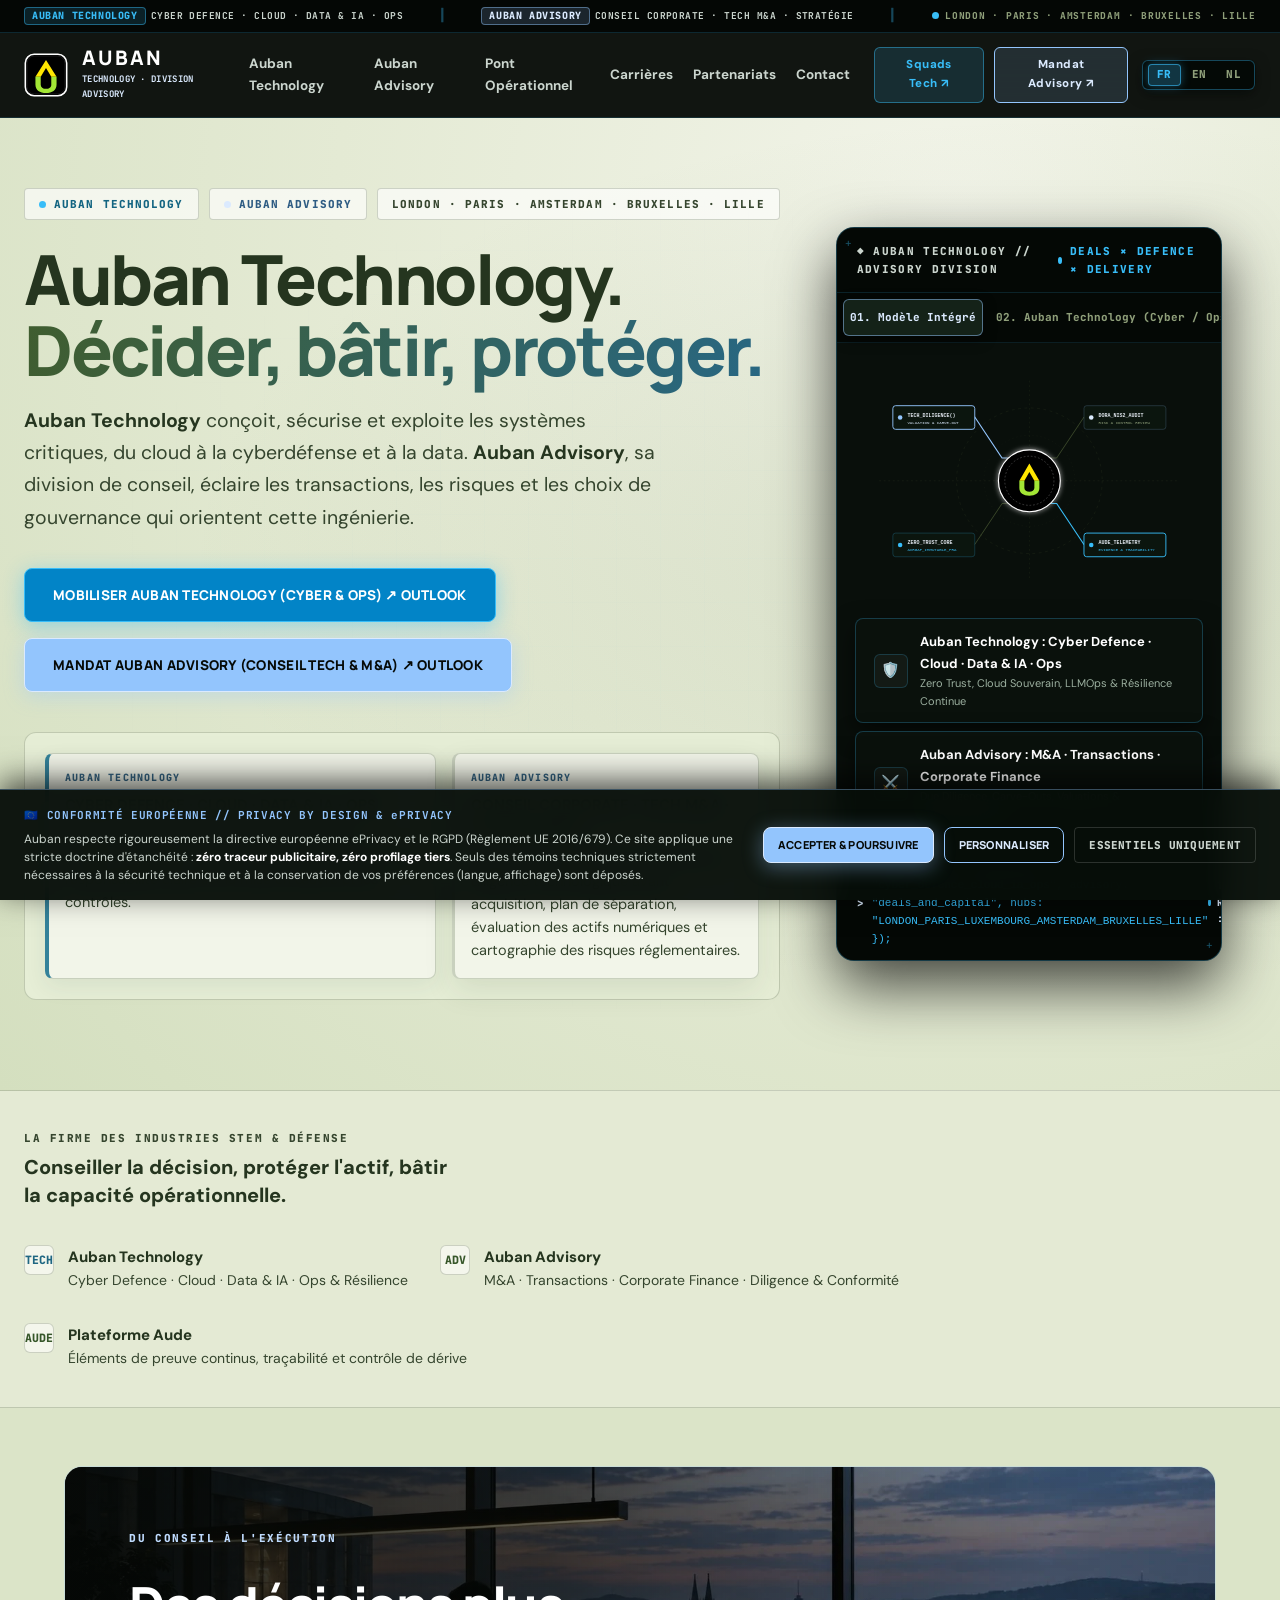
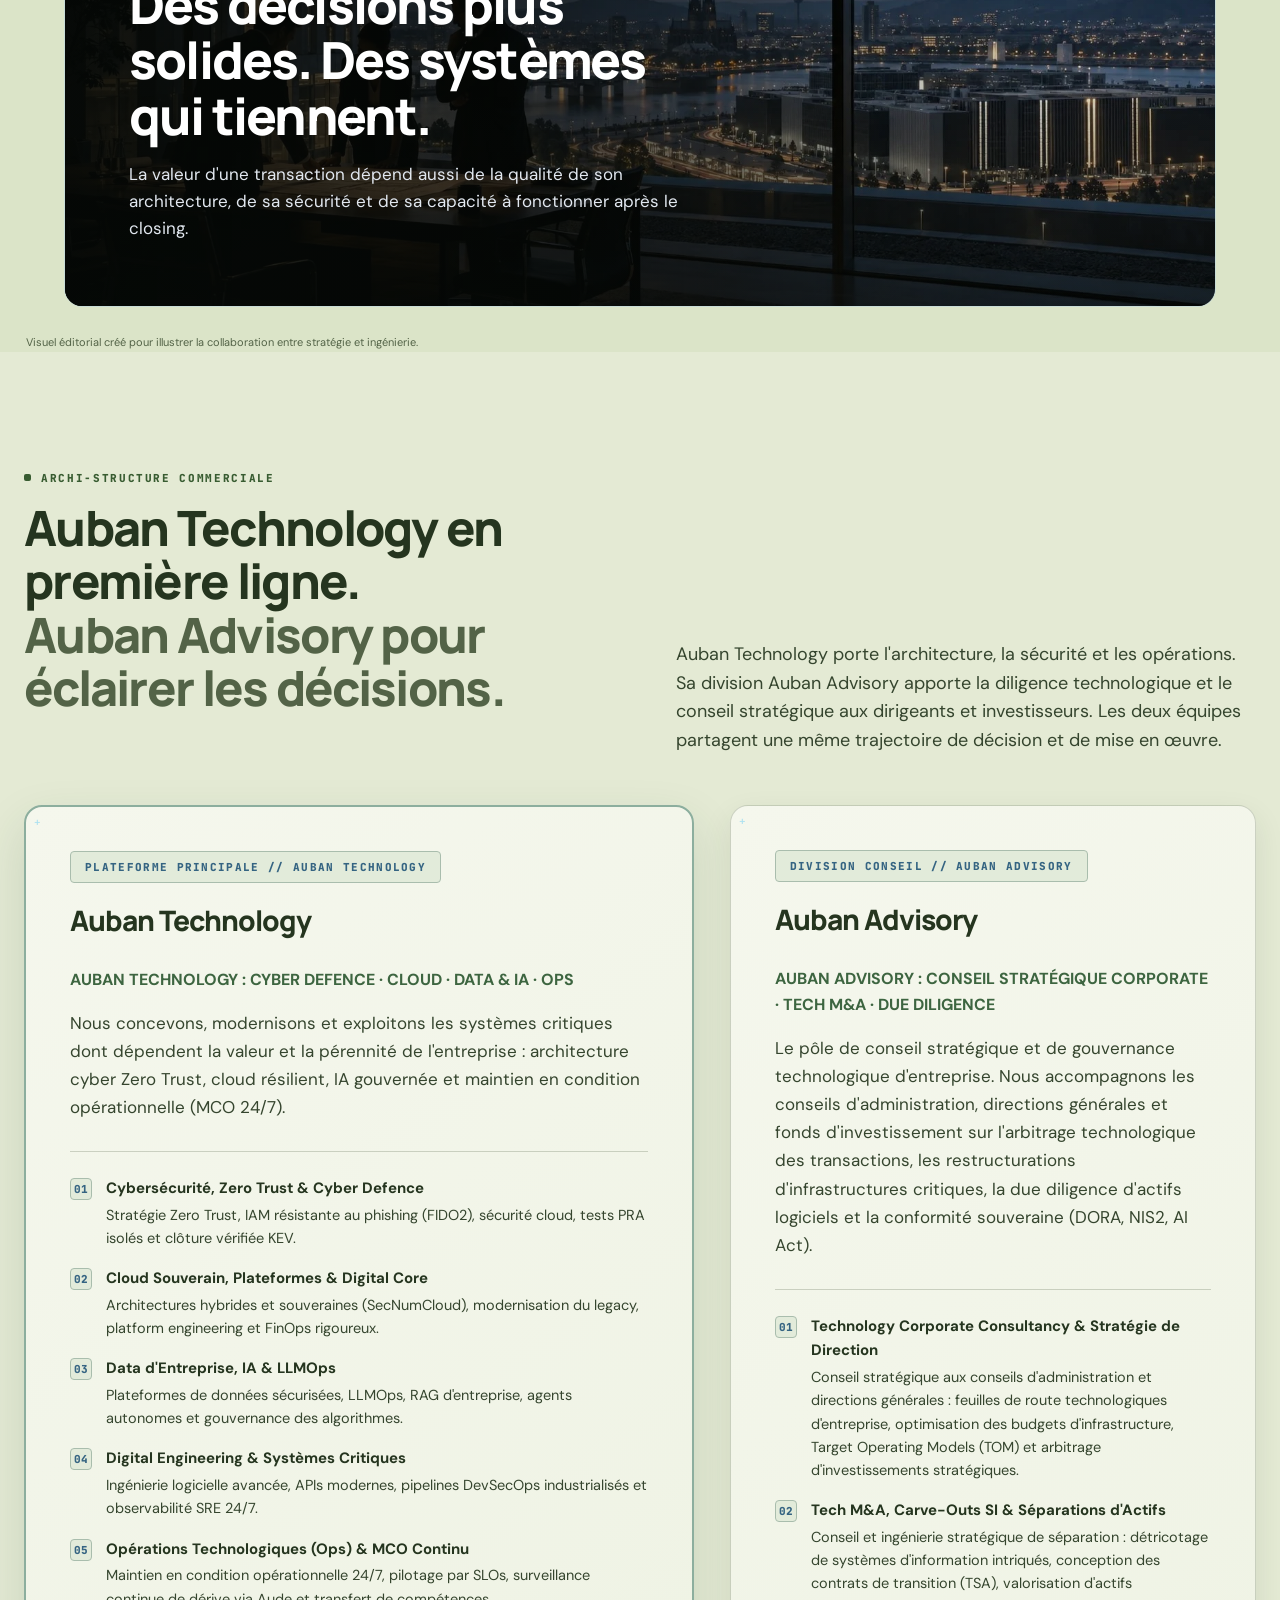
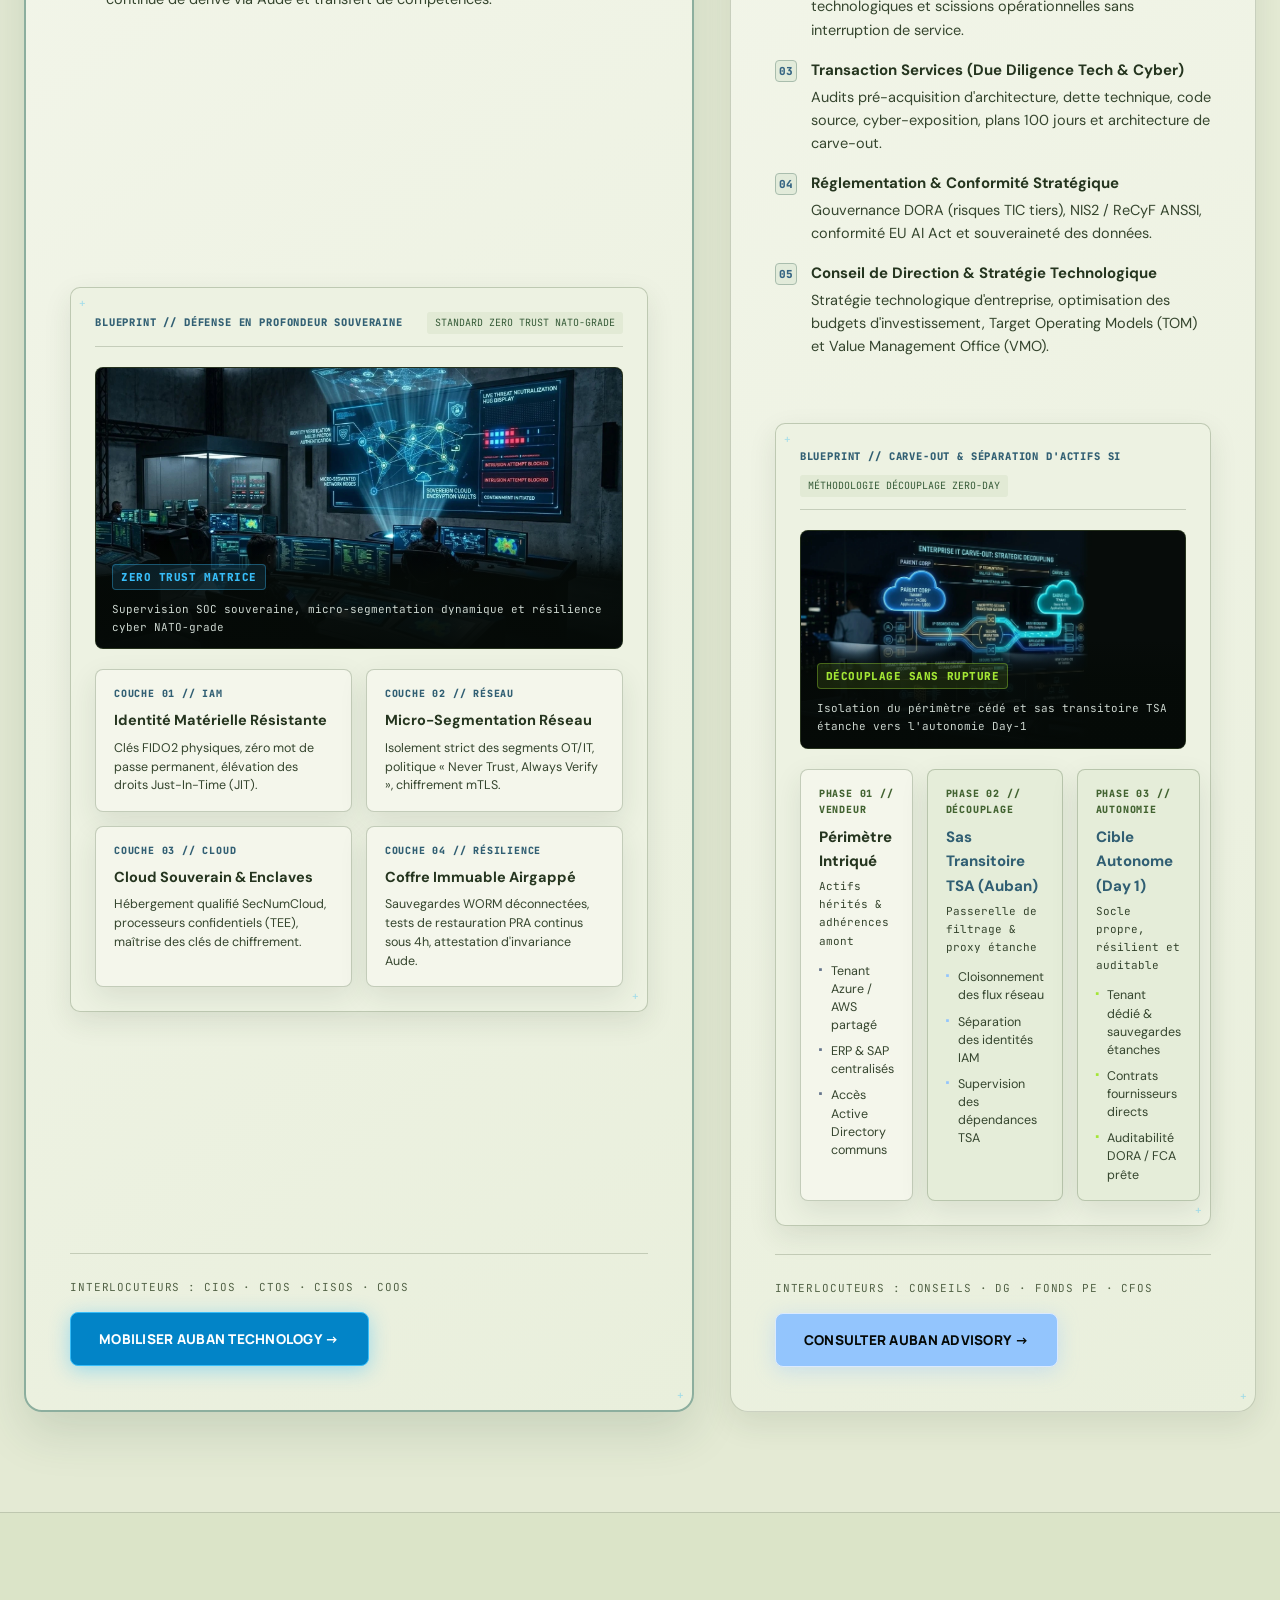
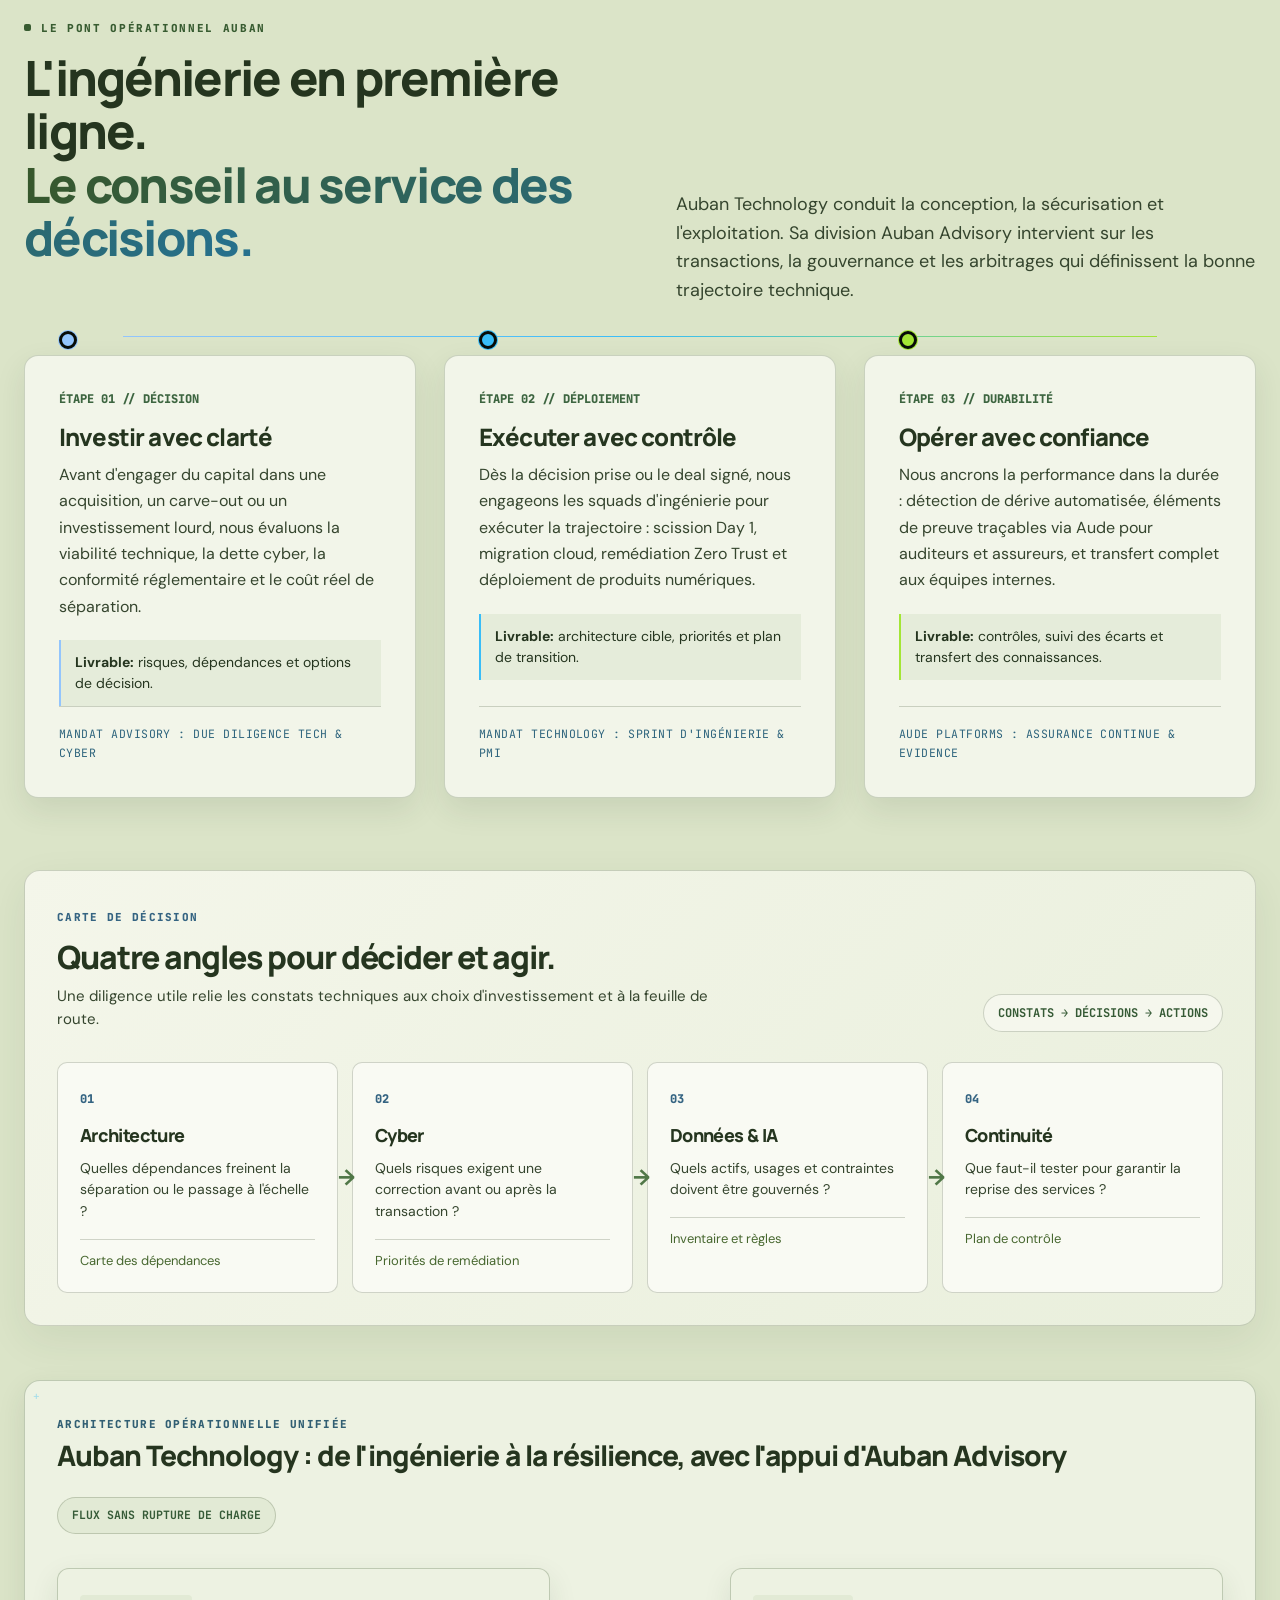
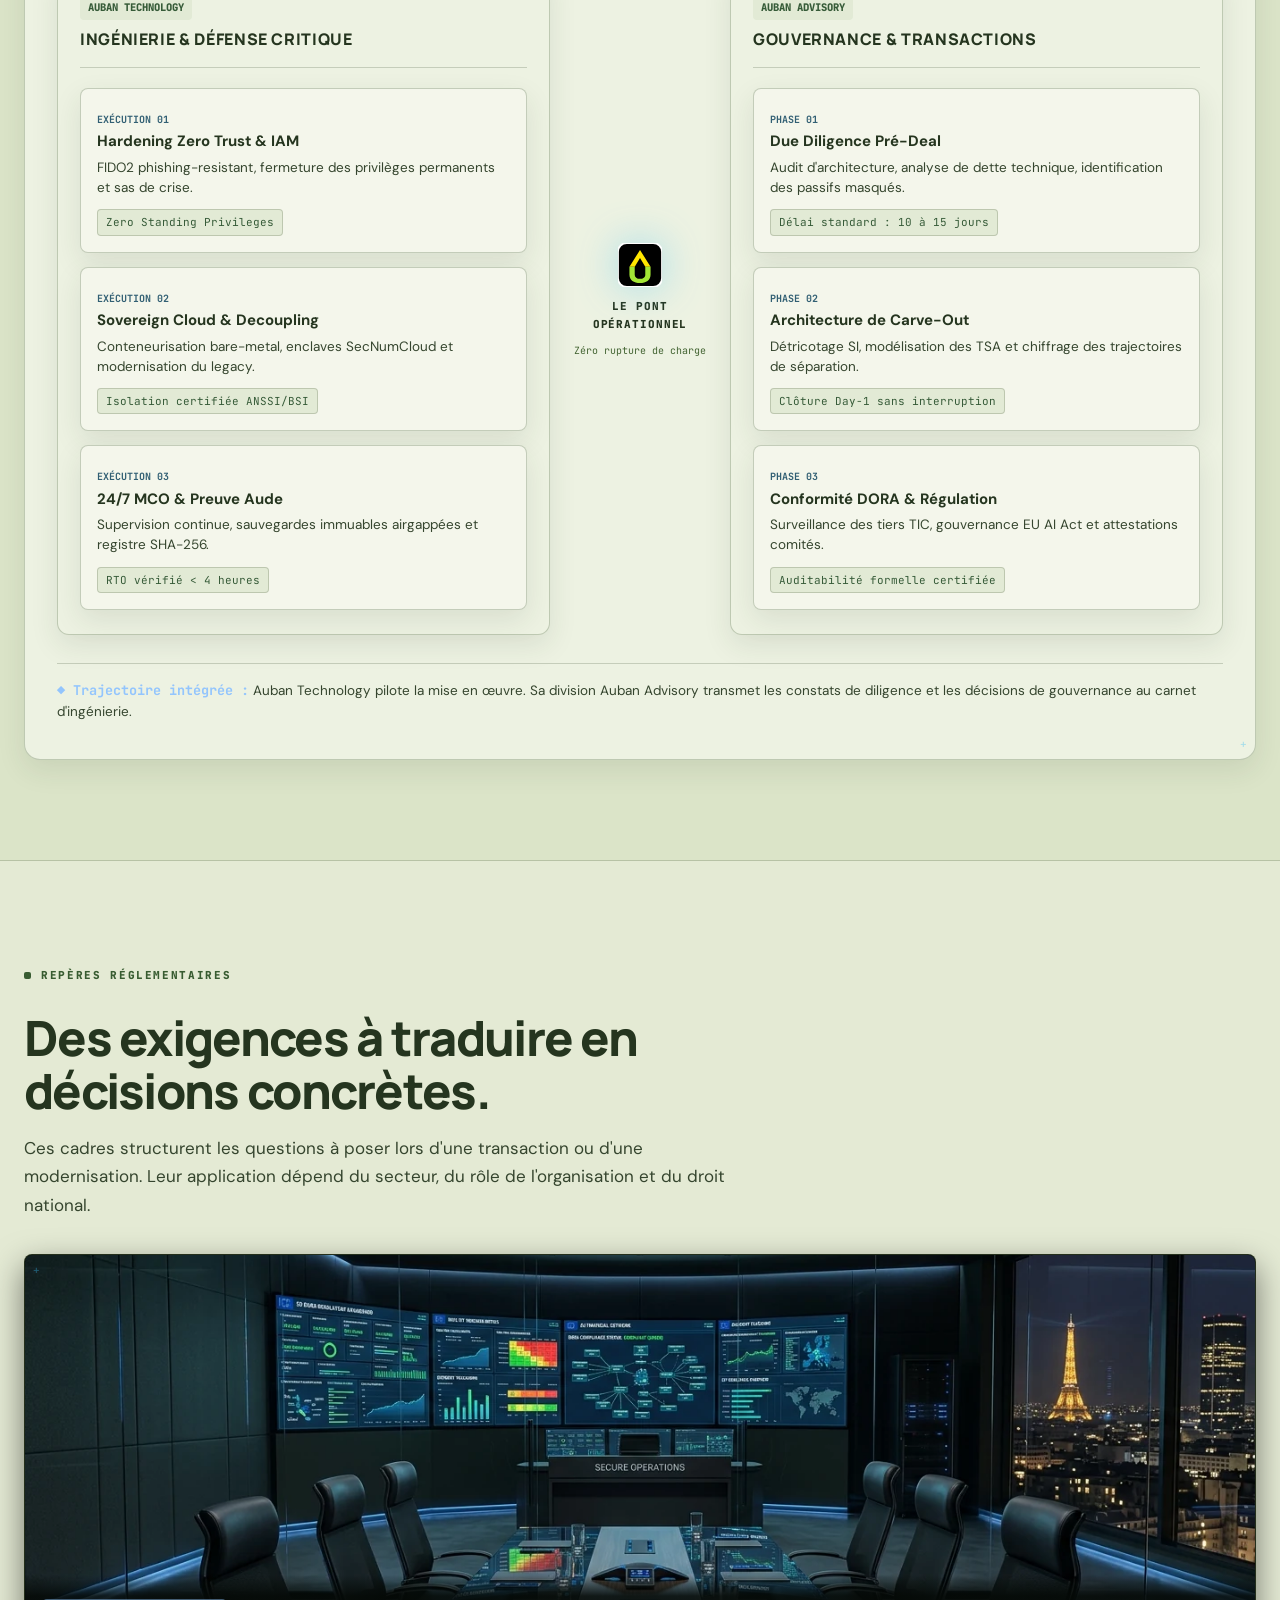
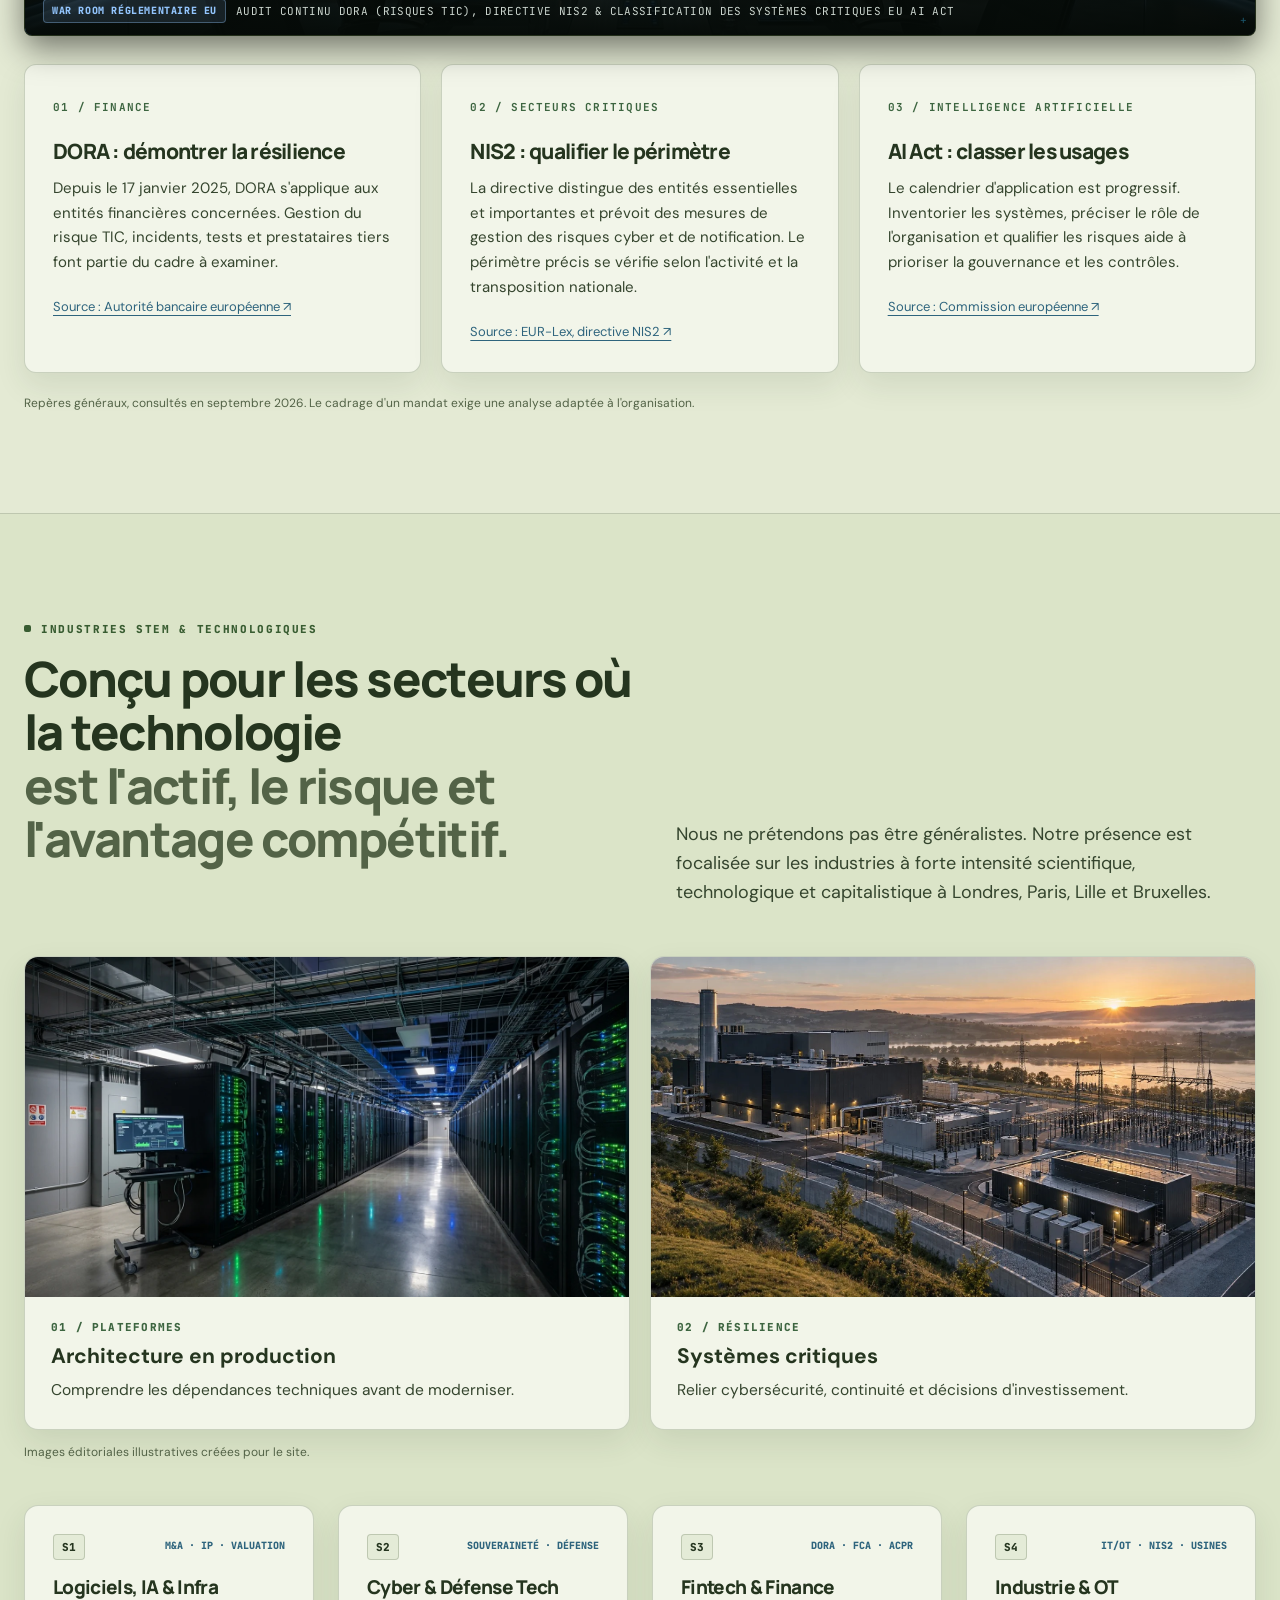
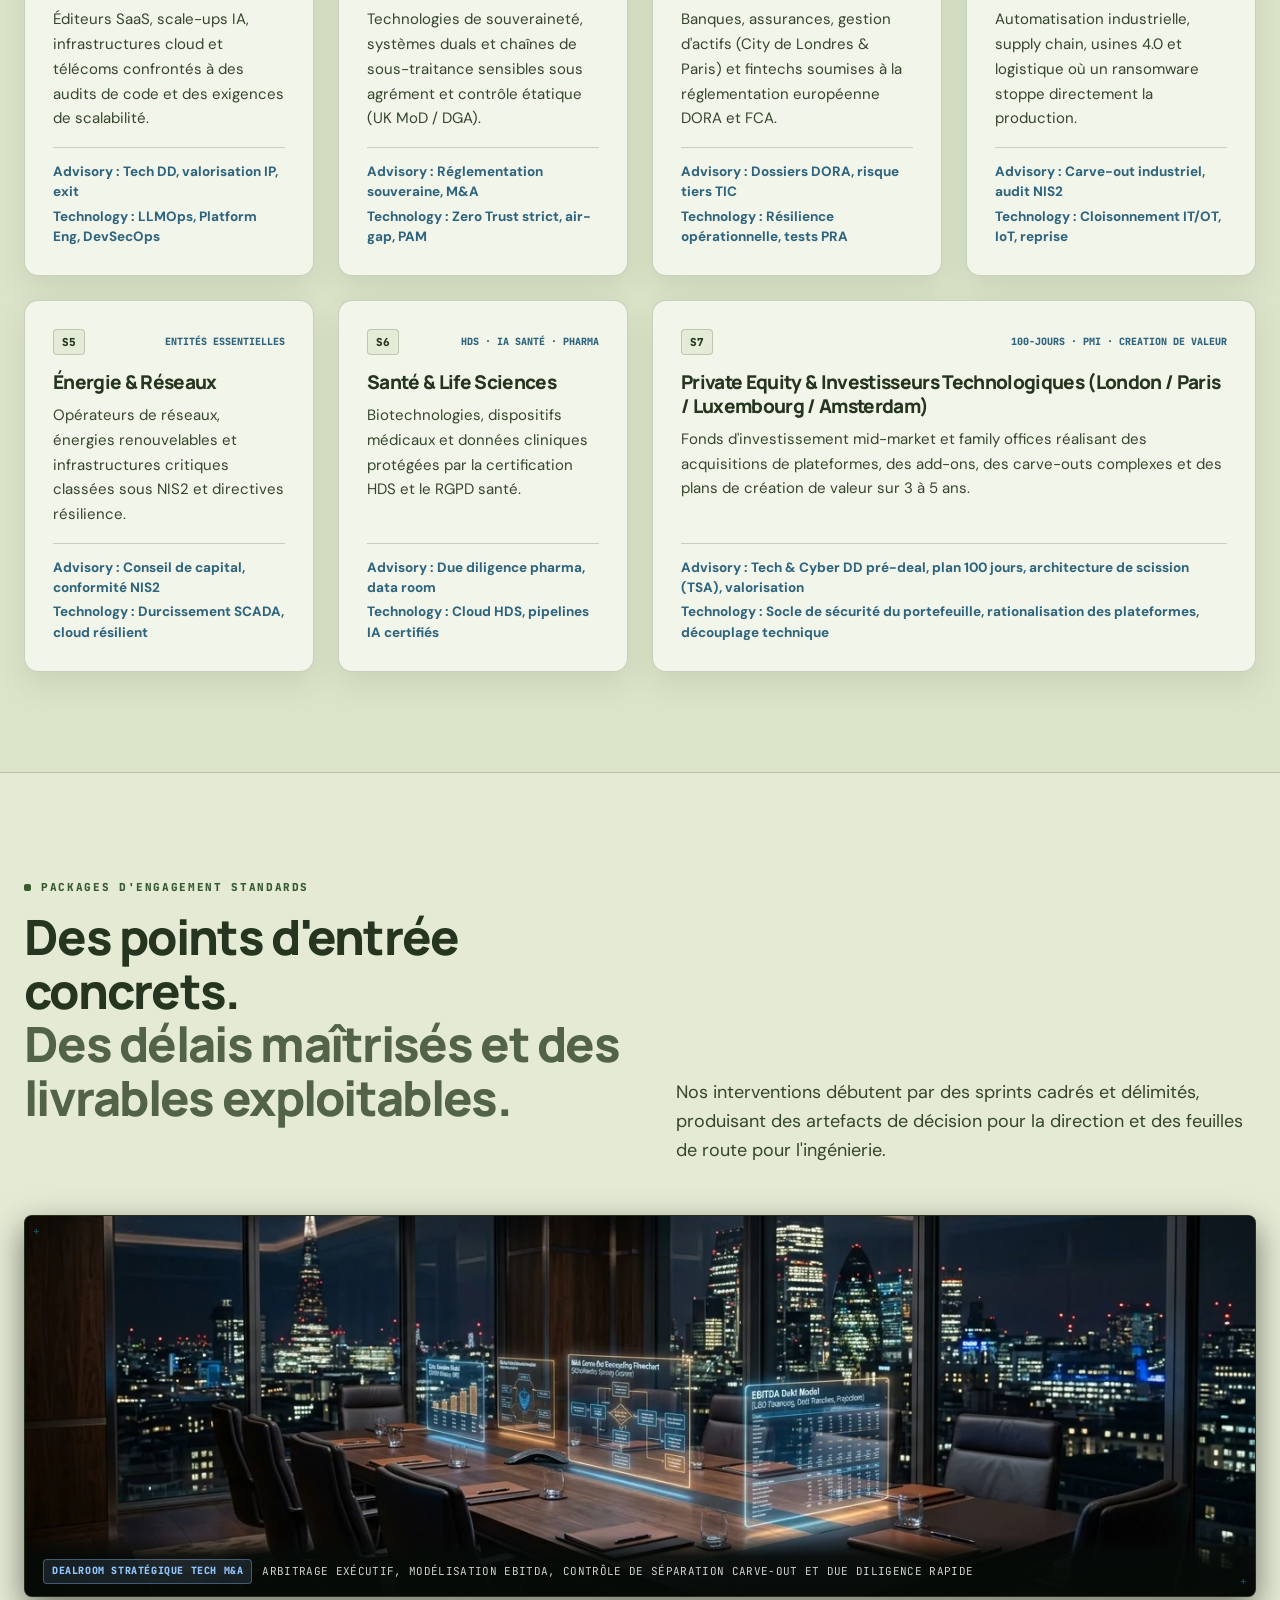
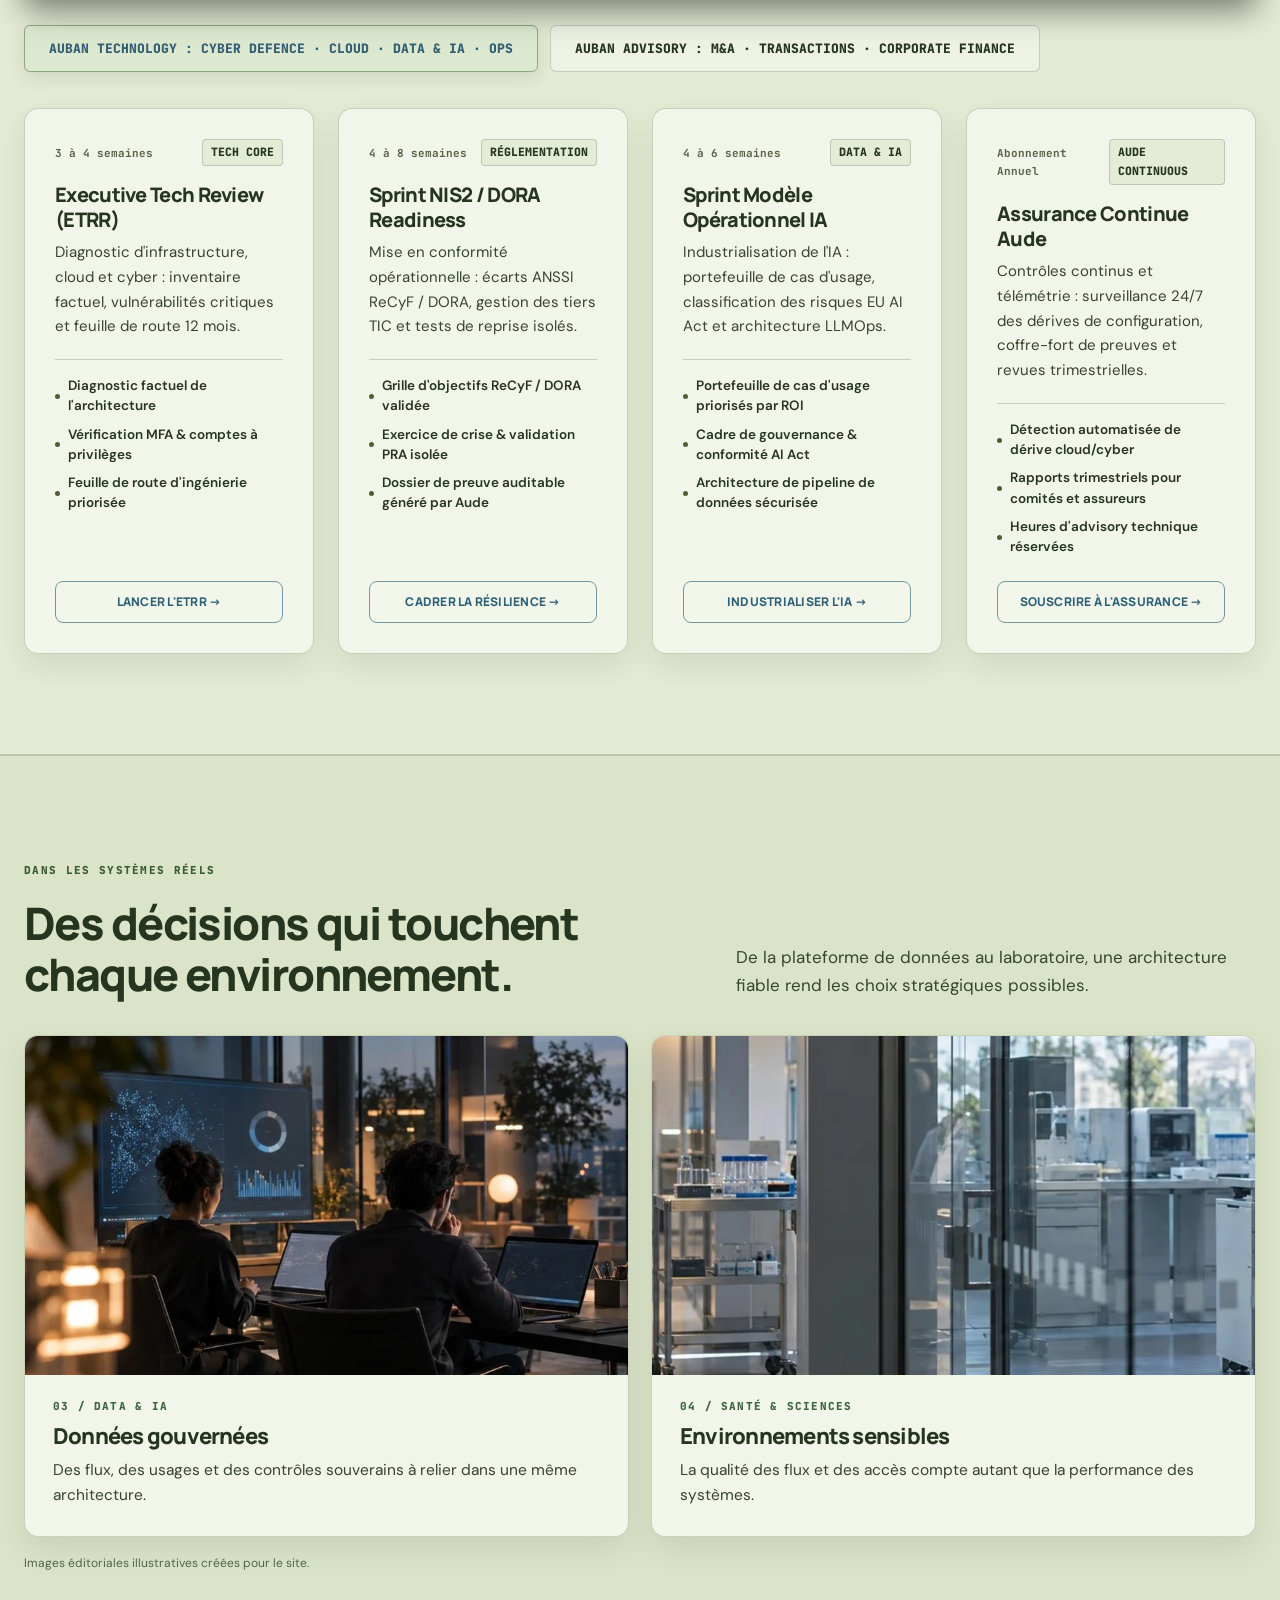
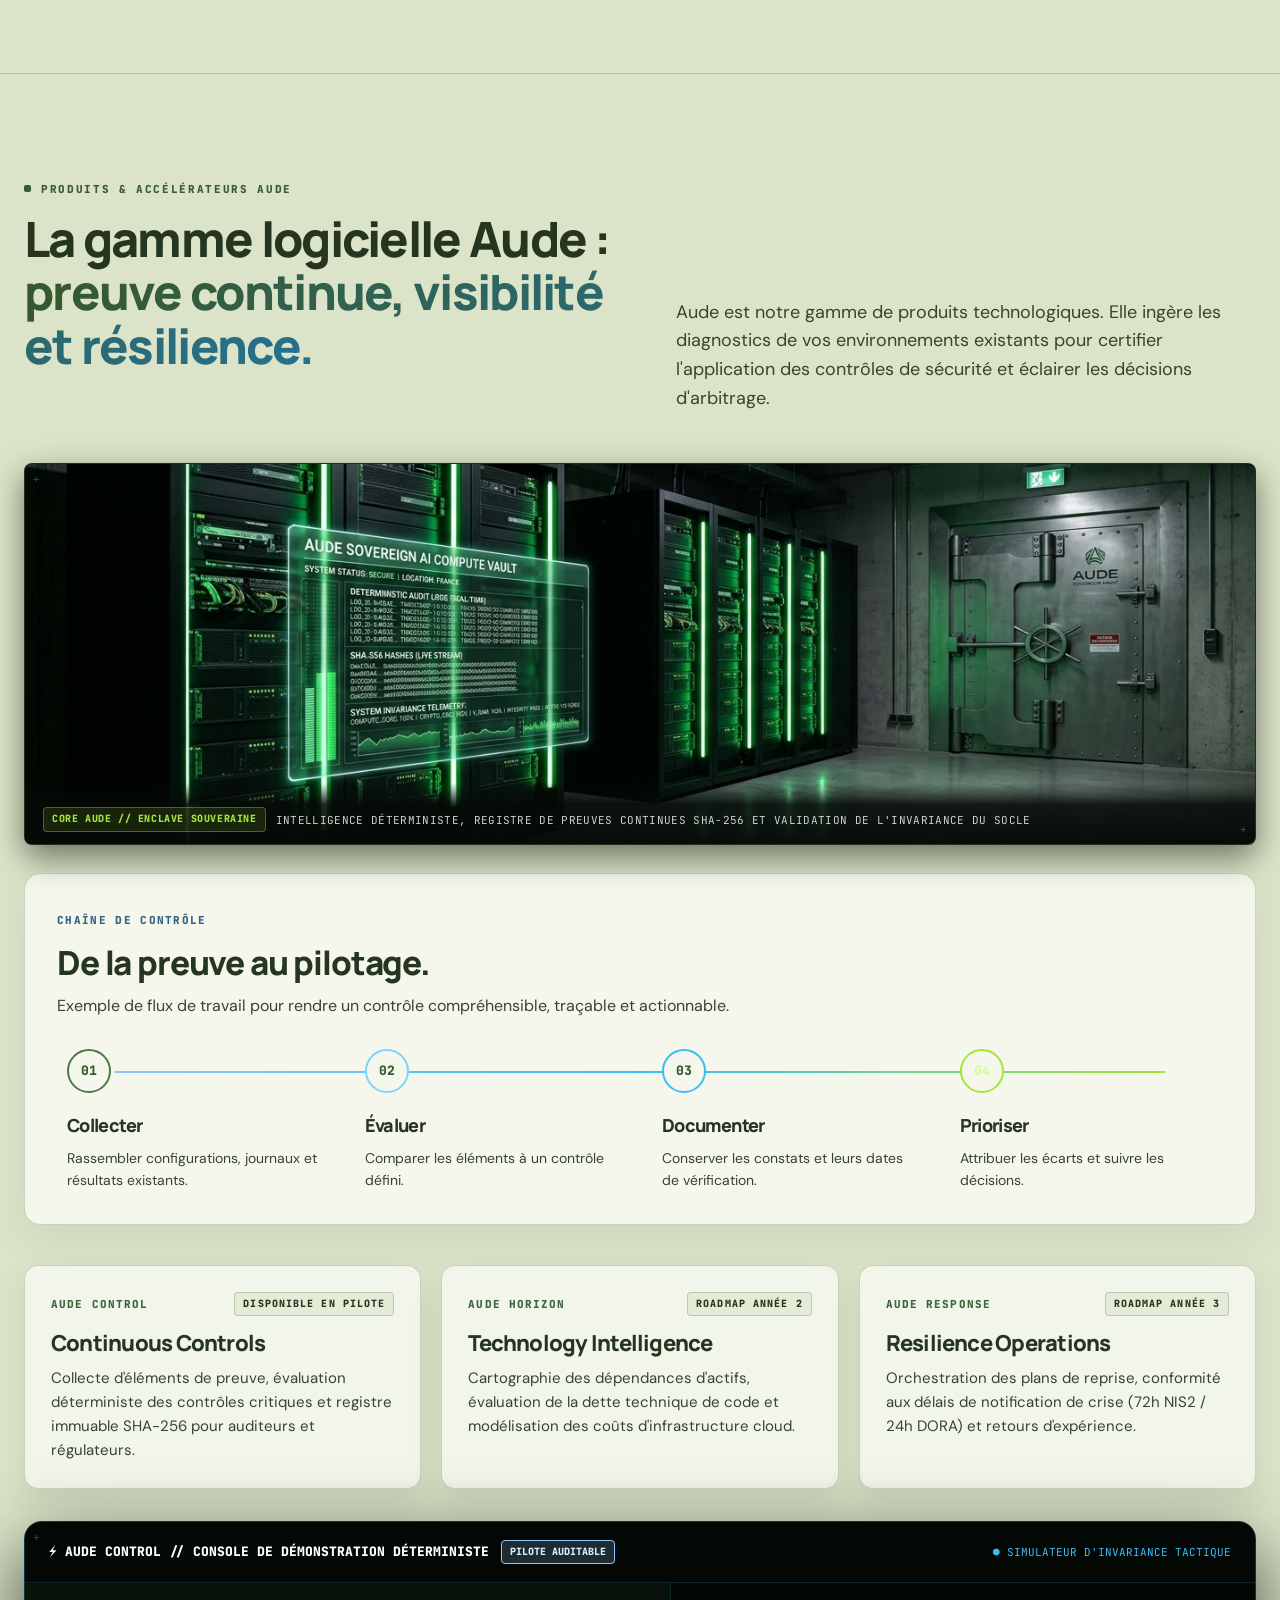
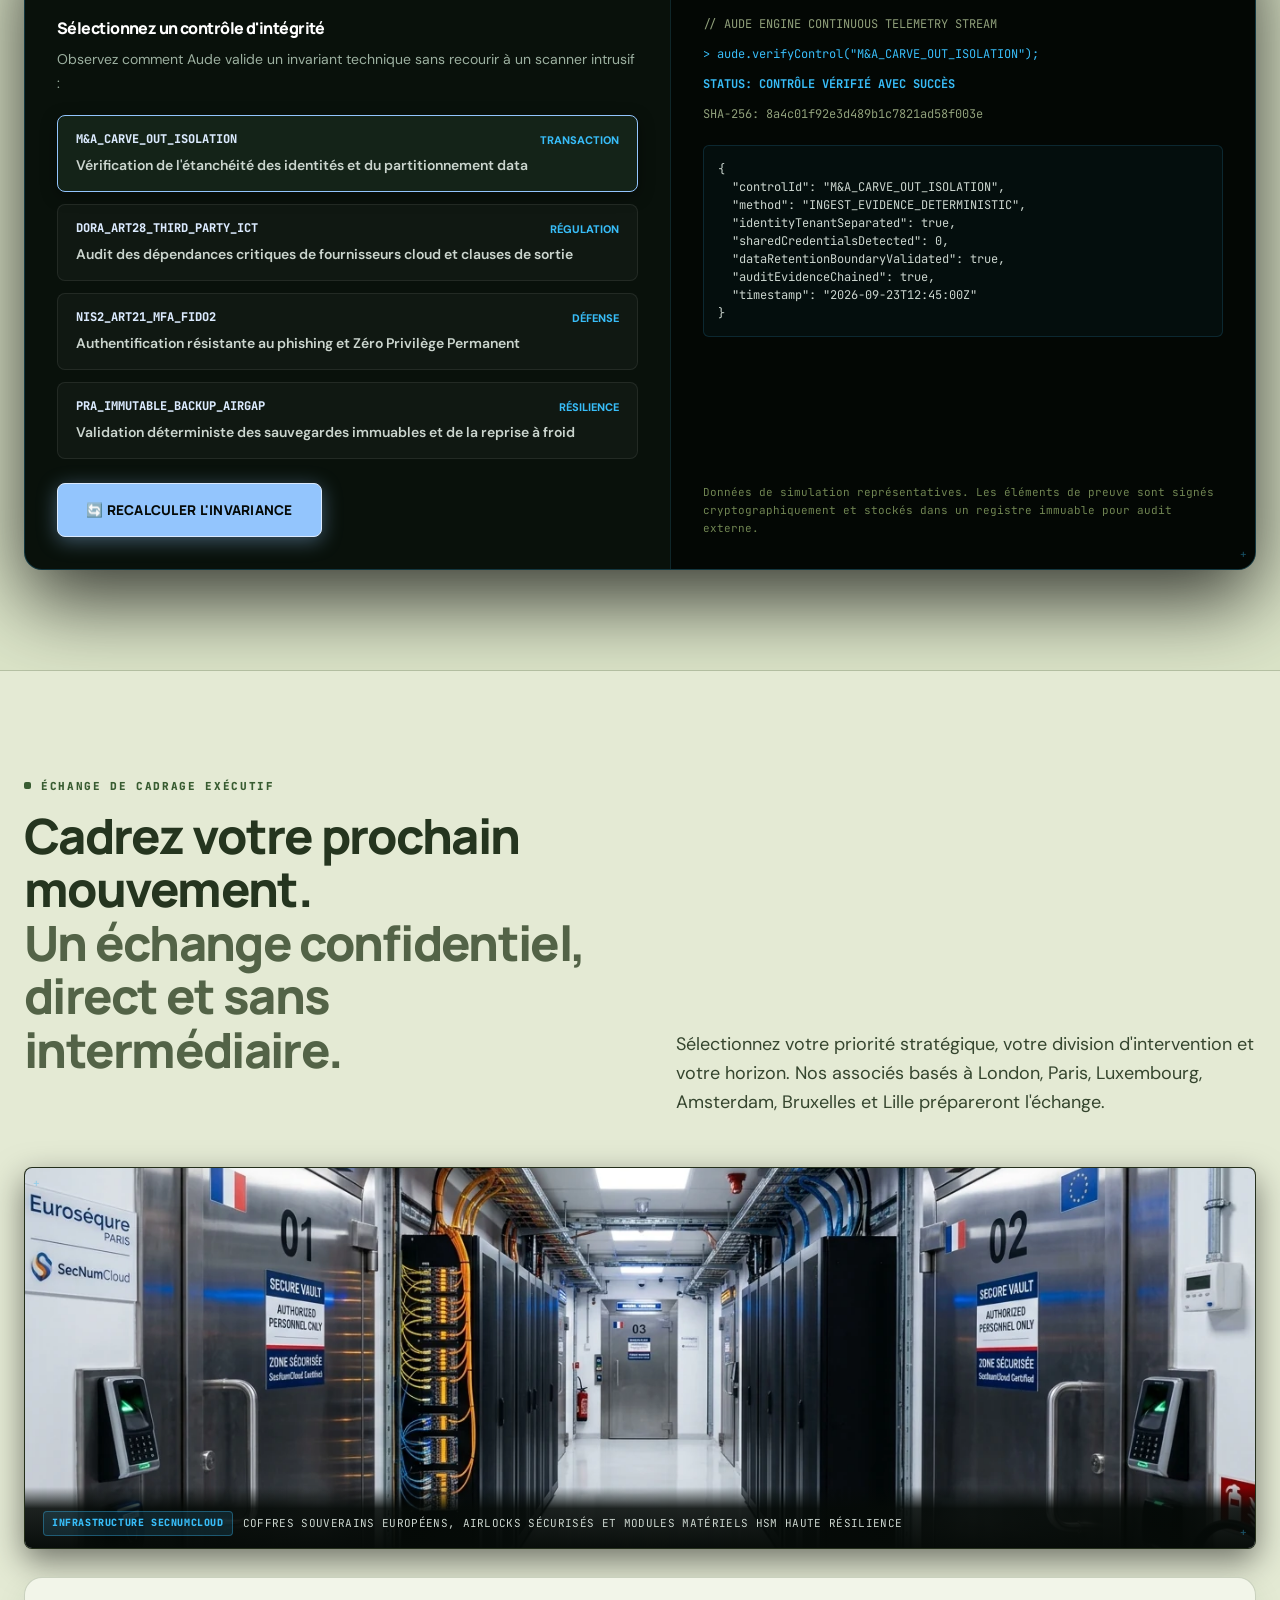
==== commit 04defb11: "Deduplicate language selector and lighten written panels" ====
--- a/index.html
+++ b/index.html
@@ -3345,14 +3345,7 @@
         <span class="pulse-dot" style="color:var(--phosphor-bright);"></span>
         <span>LONDON · PARIS · AMSTERDAM · BRUXELLES · LILLE</span>
       </div>
-      <div class="ribbon-sep">┃</div>
-      <div class="ribbon-unit">
-        <div class="lang-switcher" aria-label="Language Selector">
-          <a href="index.html" class="lang-btn active" title="Français">FR</a>
-          <a href="en.html" class="lang-btn" title="English">EN</a>
-          <a href="nl.html" class="lang-btn" title="Nederlands">NL</a>
-        </div>
-      </div>
+
     </div>
   </div>
 
@@ -3406,14 +3399,7 @@
       <details class="mobile-nav">
         <summary>Menu</summary>
         <nav class="mobile-nav-panel" aria-label="Navigation mobile">
-          <div style="padding: 8px 10px; border-bottom: 1px solid rgba(56, 189, 248,0.18); margin-bottom: 8px; display: flex; gap: 8px; align-items: center;">
-            <span style="font-family: var(--font-mono); font-size: 11px; color: #8f9f7a; font-weight: 700;">LANGUE :</span>
-            <div class="lang-switcher">
-              <a href="index.html" class="lang-btn active">FR</a>
-              <a href="en.html" class="lang-btn">EN</a>
-              <a href="nl.html" class="lang-btn">NL</a>
-            </div>
-          </div>
+
           <a href="#divisions" onclick="setScoperDivision('tech')">AUBAN TECHNOLOGY : CYBER DEFENCE · CLOUD · DATA &amp; IA · OPS</a>
           <a href="#divisions" onclick="setScoperDivision('advisory')">AUBAN ADVISORY : CONSEIL CORPORATE &amp; TECH M&amp;A</a>
           <a href="#bridge">Le Pont Opérationnel</a>
--- a/olive-theme.css
+++ b/olive-theme.css
@@ -419,3 +419,104 @@
     grid-template-columns: minmax(0, 1fr);
   }
 }
+
+/* Written panels use soft olive rather than near-black. */
+.visual-story-featured,
+.visual-story-featured figcaption,
+.diagram-container,
+.pipeline-column,
+.pipeline-node,
+.technical-blueprint-card,
+.carveout-stage,
+.defense-layer-item,
+.network-topology-box,
+.hub-node {
+  background: #edf2e2;
+  border-color: rgba(70, 94, 54, .28);
+  box-shadow: 0 10px 28px rgba(43, 59, 35, .10);
+}
+.visual-story-featured figcaption,
+.pipeline-node,
+.carveout-stage,
+.defense-layer-item,
+.hub-node {
+  background: #f4f6eb;
+}
+.stage-gateway,
+.stage-target,
+.hub-node-highlight {
+  background: #e5edd9;
+}
+.visual-story-featured:hover,
+.defense-layer-item:hover,
+.hub-node:hover {
+  background: #f8faf1;
+  box-shadow: 0 14px 32px rgba(43, 59, 35, .14);
+}
+.visual-story-featured strong,
+.diagram-head-left h3,
+.pipeline-header h4,
+.pipeline-node strong,
+.nexus-label,
+.stage-title,
+.defense-layer-item strong,
+.node-city {
+  color: var(--olive-ink);
+}
+.visual-story-featured p,
+.pipeline-node p,
+.diagram-footer-caption,
+.stage-sub,
+.tactical-item-list li,
+.defense-layer-item p,
+.node-role,
+.blueprint-badge {
+  color: var(--olive-copy);
+}
+.story-kicker,
+.diagram-head-left .diagram-kicker,
+.stream-badge,
+.badge-tech-stream,
+.node-tag,
+.tag-tech,
+.blueprint-kicker,
+.blueprint-kicker-tech,
+.layer-num,
+.topology-kicker {
+  color: #315f73;
+}
+.nexus-sub,
+.diagram-pill,
+.node-metric,
+.metric-tech,
+.stage-tag,
+.tag-gateway,
+.tag-target,
+.node-ping,
+.topology-status {
+  color: #426331;
+}
+.story-badge,
+.stream-badge,
+.diagram-pill,
+.node-metric,
+.blueprint-badge,
+.node-ping {
+  background: #e2ead5;
+  border-color: var(--olive-rule);
+  color: #365b38;
+}
+.pipeline-header,
+.diagram-footer-caption,
+.blueprint-header {
+  border-color: var(--olive-rule);
+}
+.visual-story-featured figcaption {
+  background-image: none;
+}
+.stage-title.text-brass,
+.stage-title.text-phosphor,
+.enquiry-card-channels .channel-val.text-brass,
+.enquiry-card-channels .channel-val.text-phosphor {
+  color: #315f73 !important;
+}
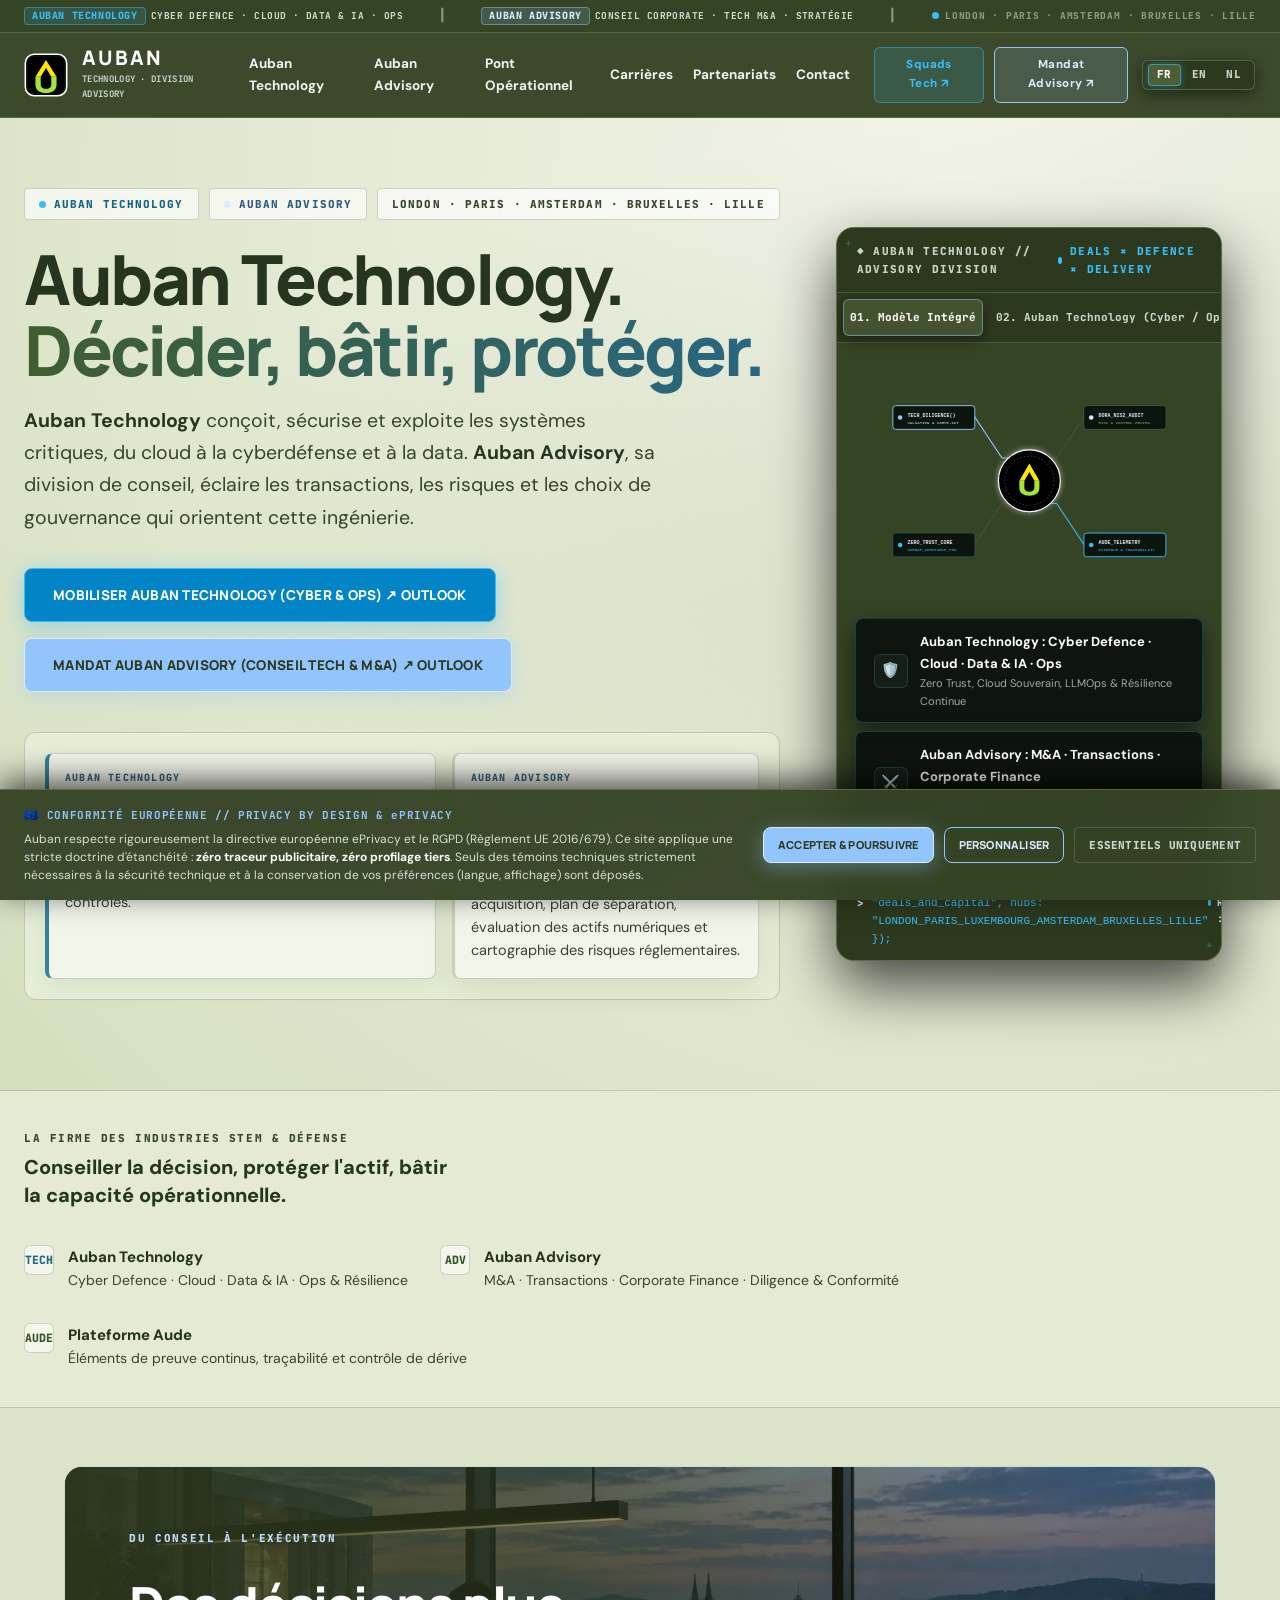
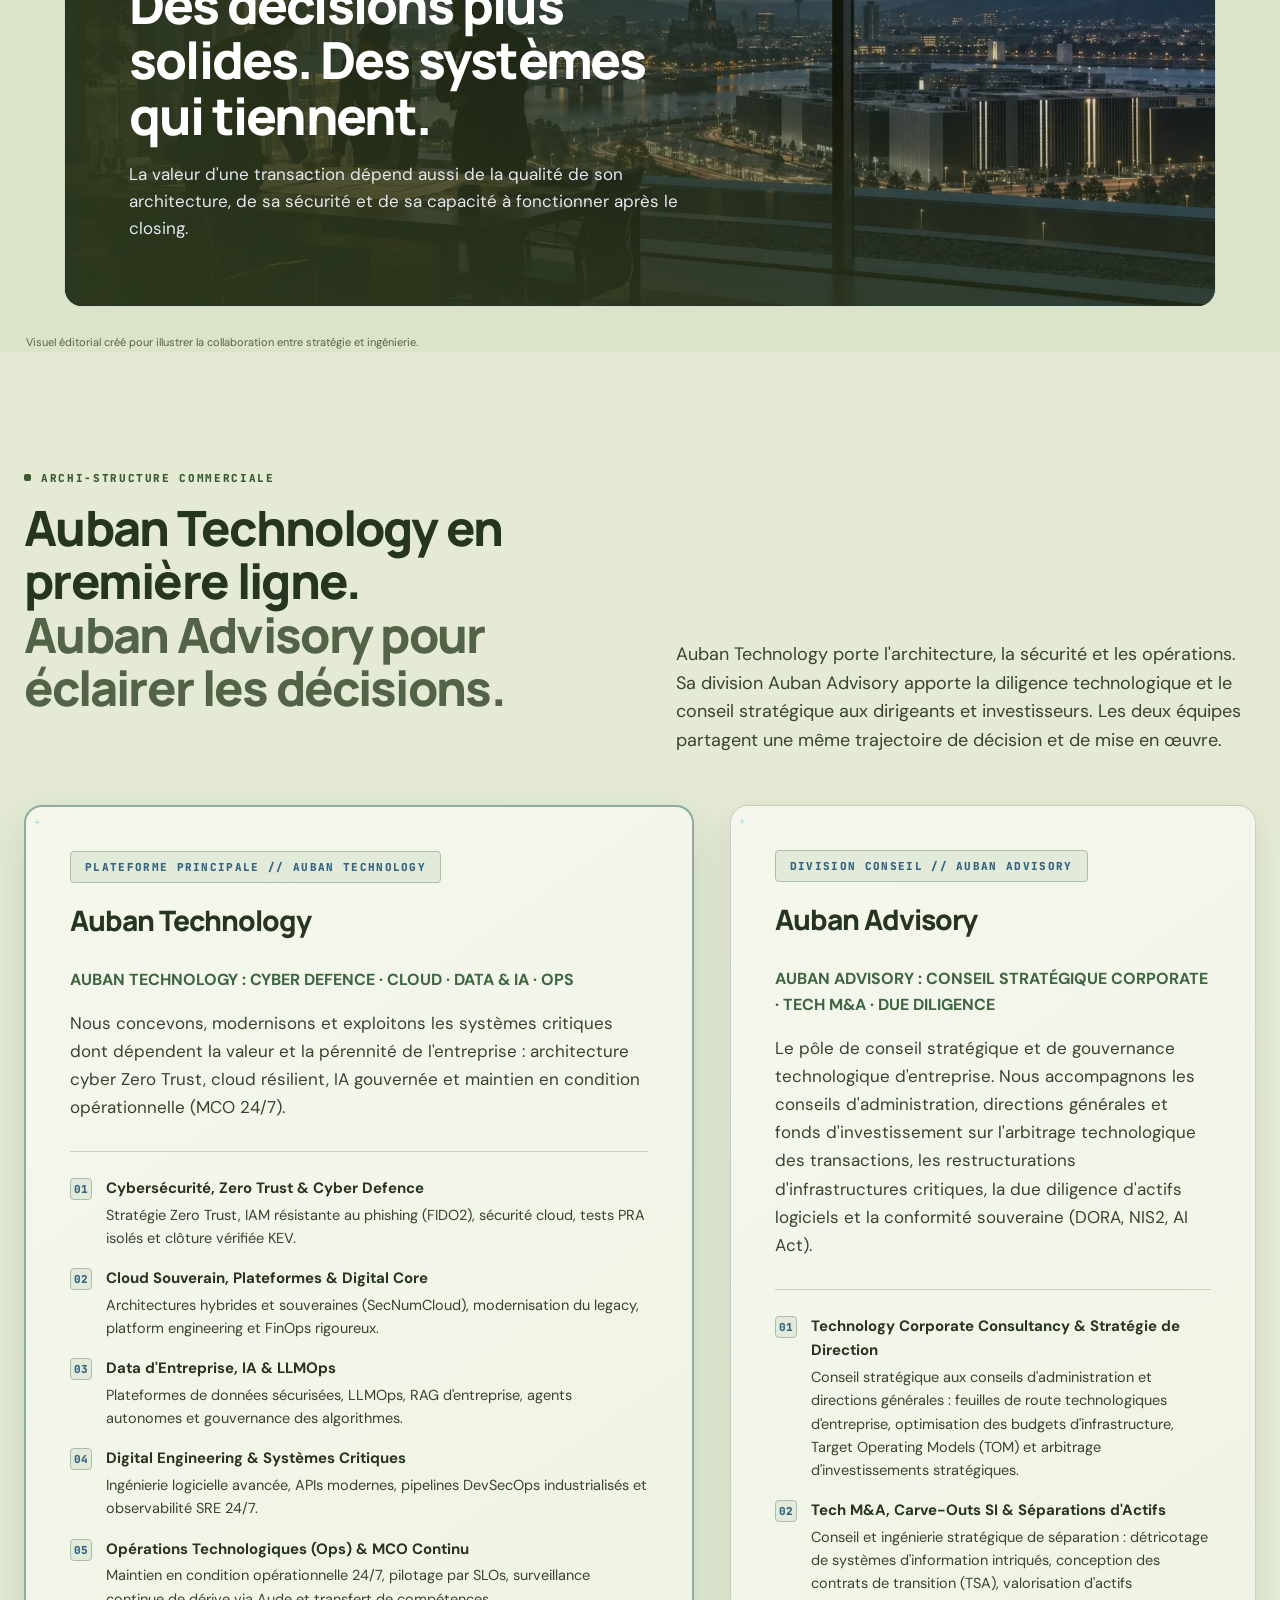
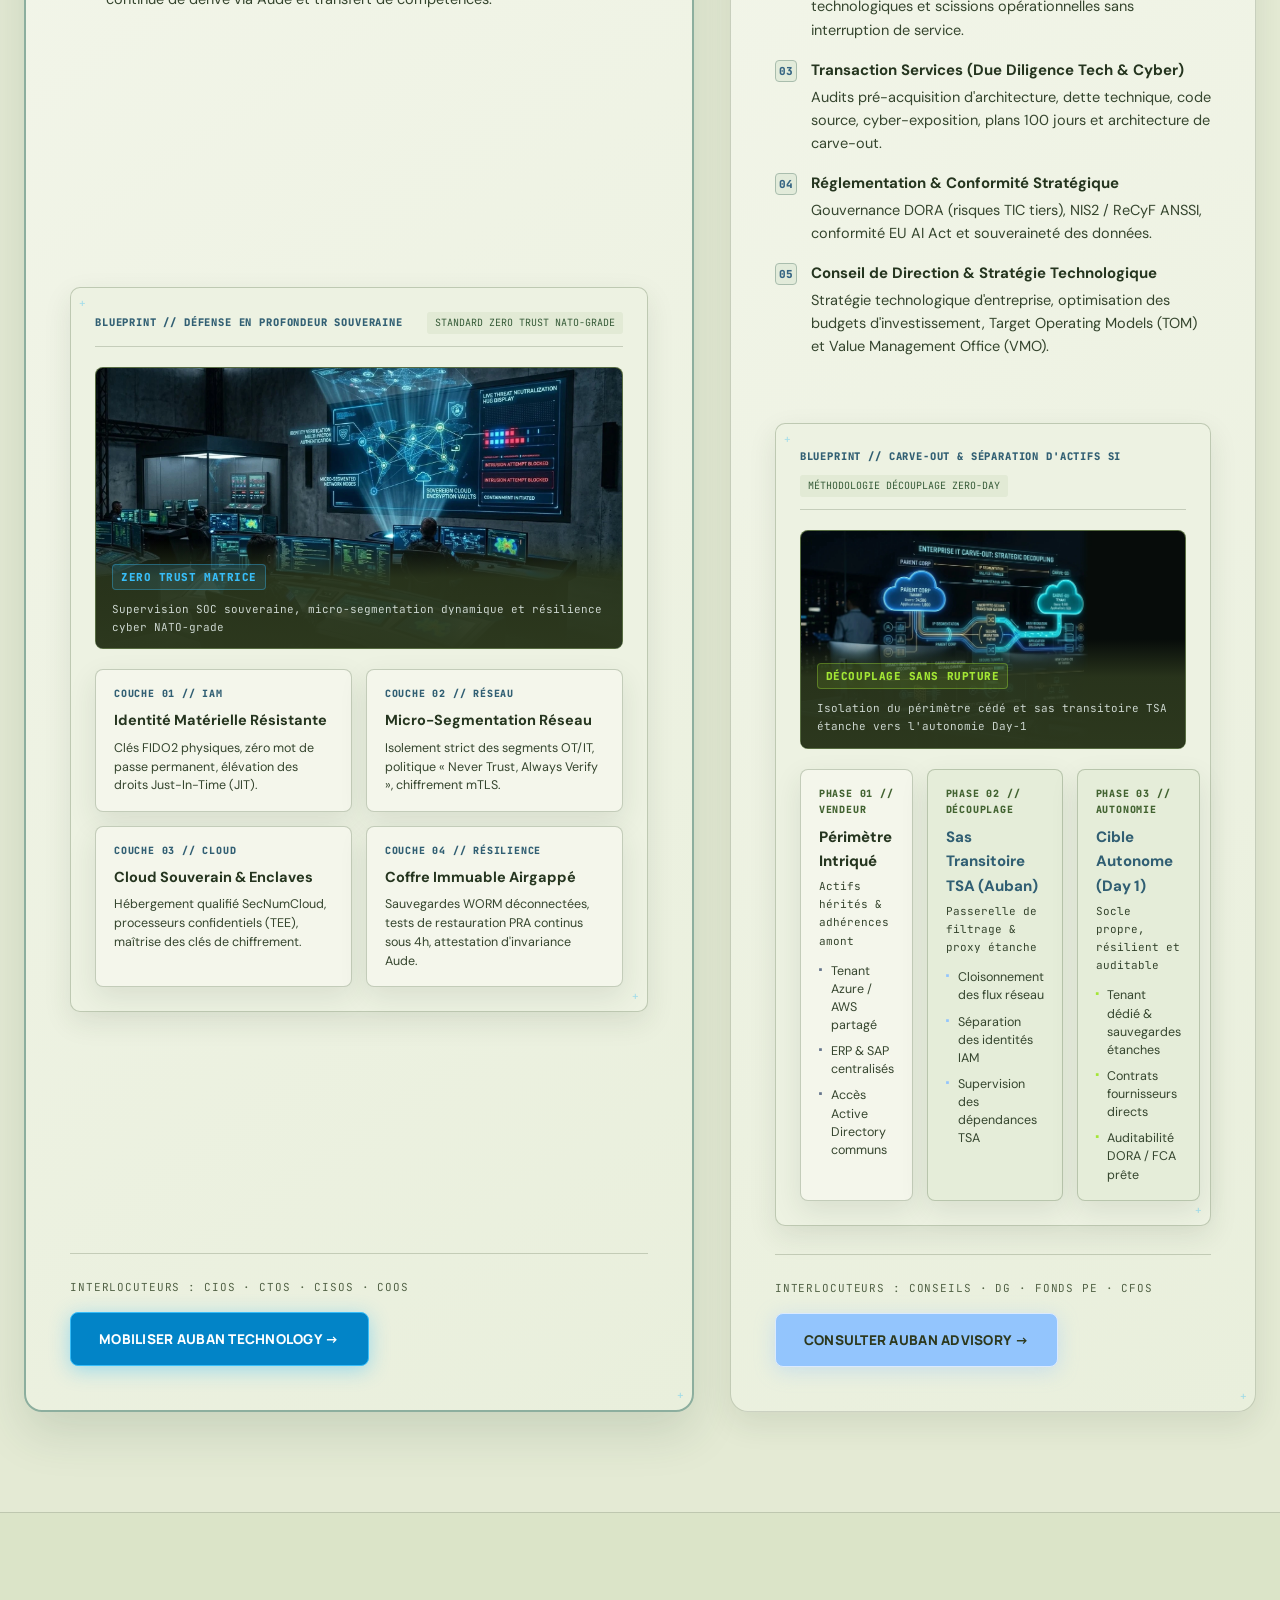
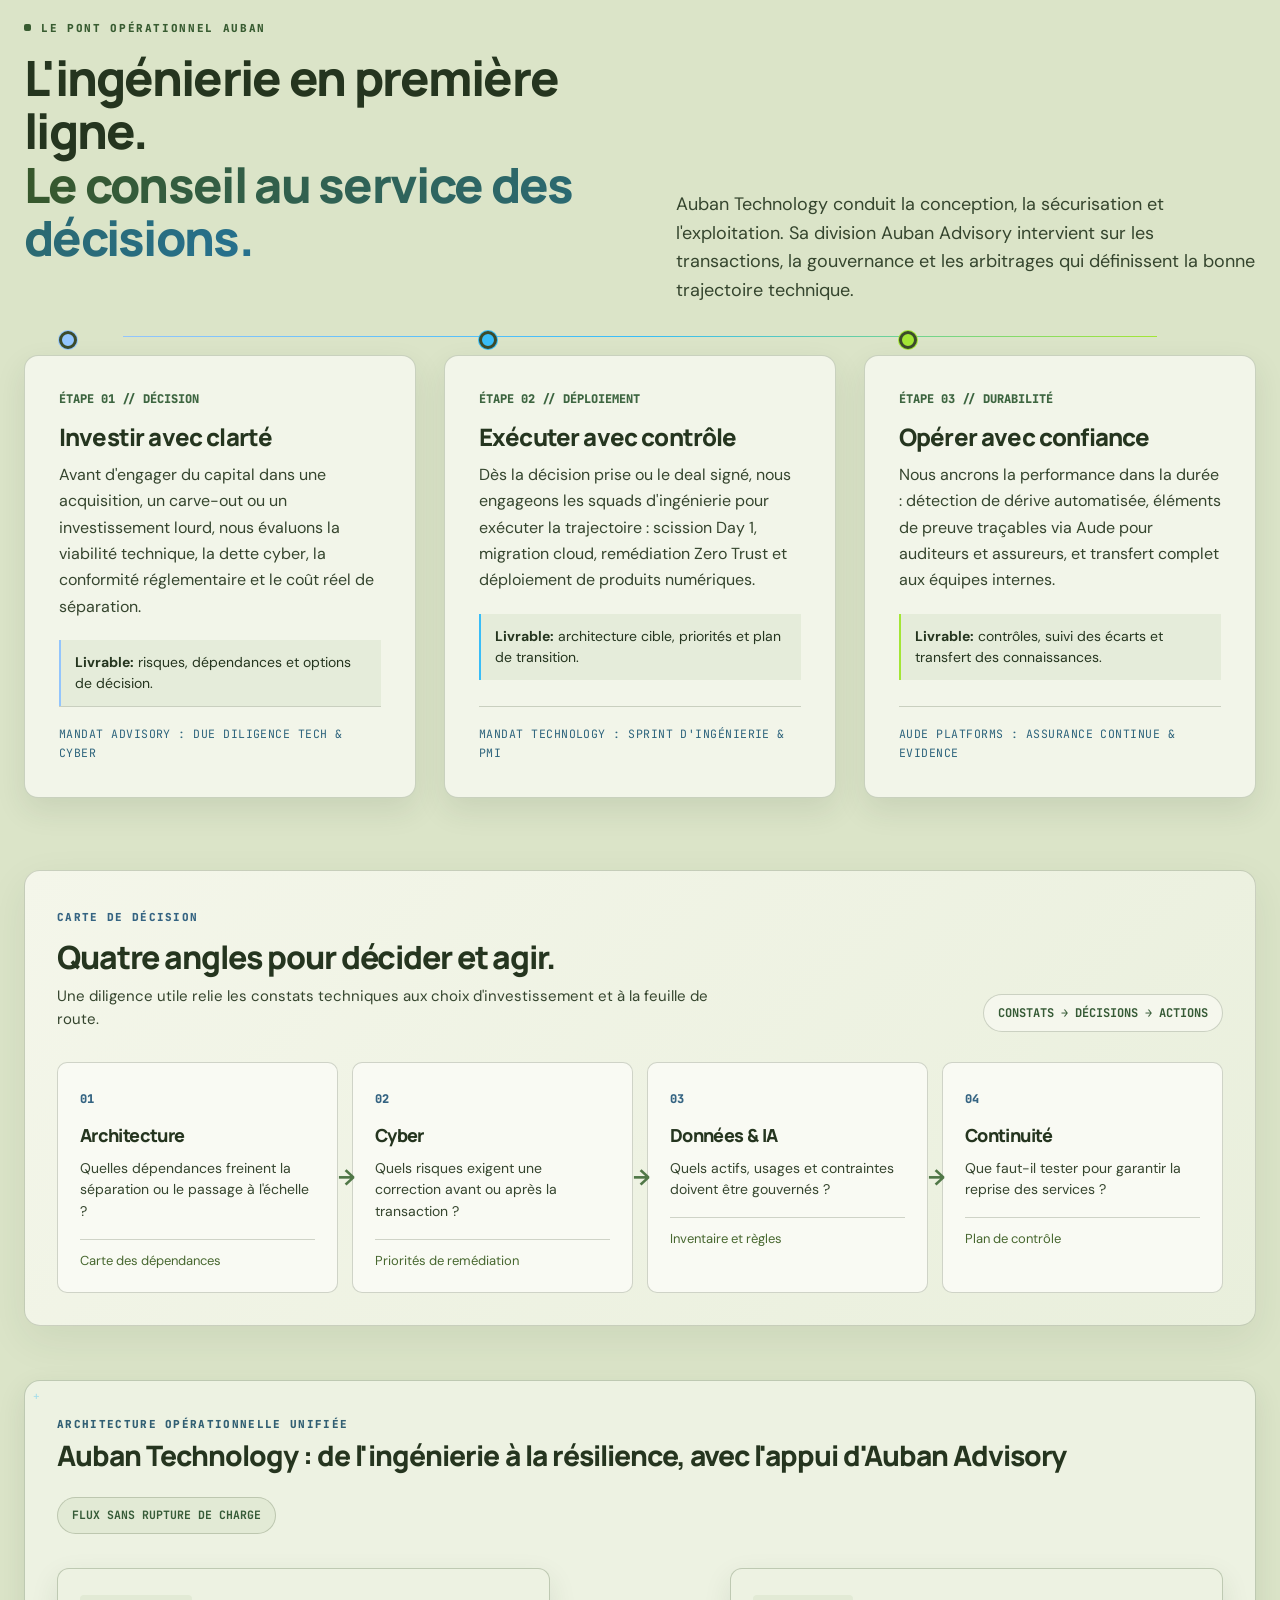
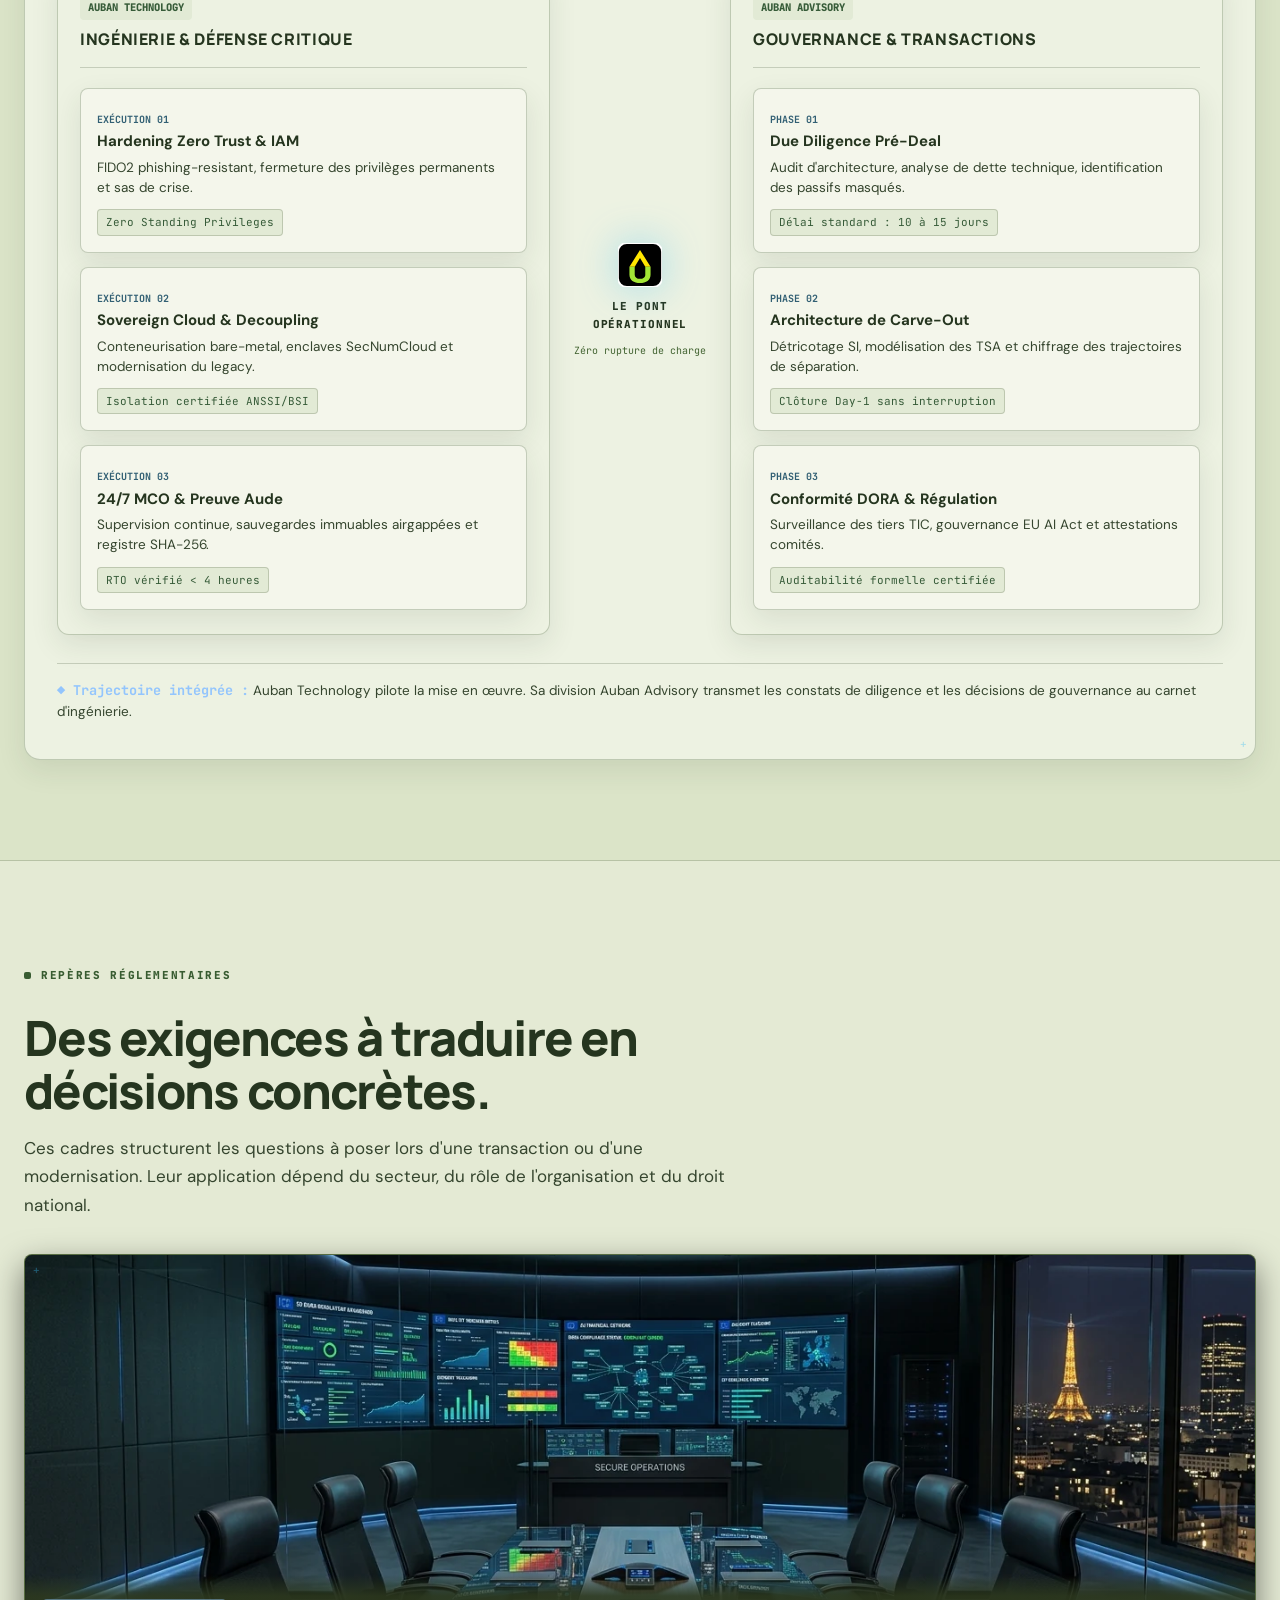
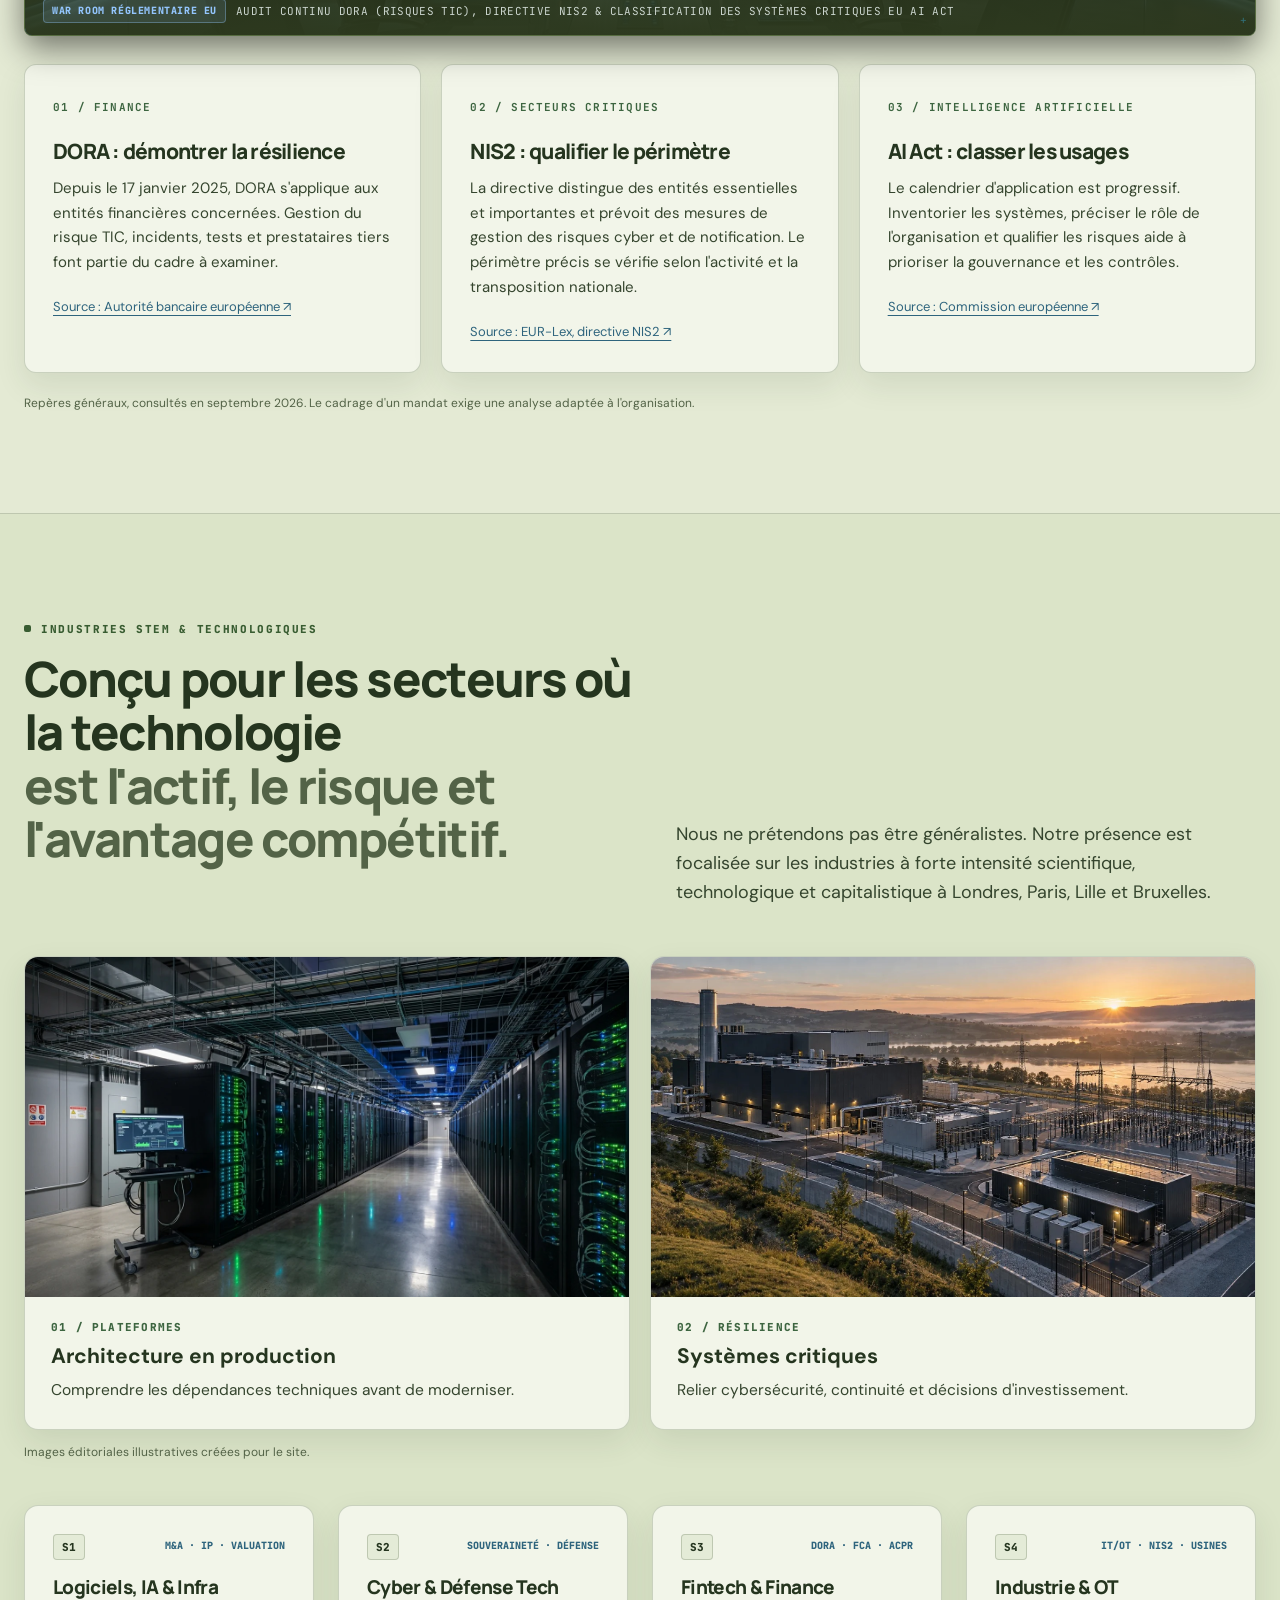
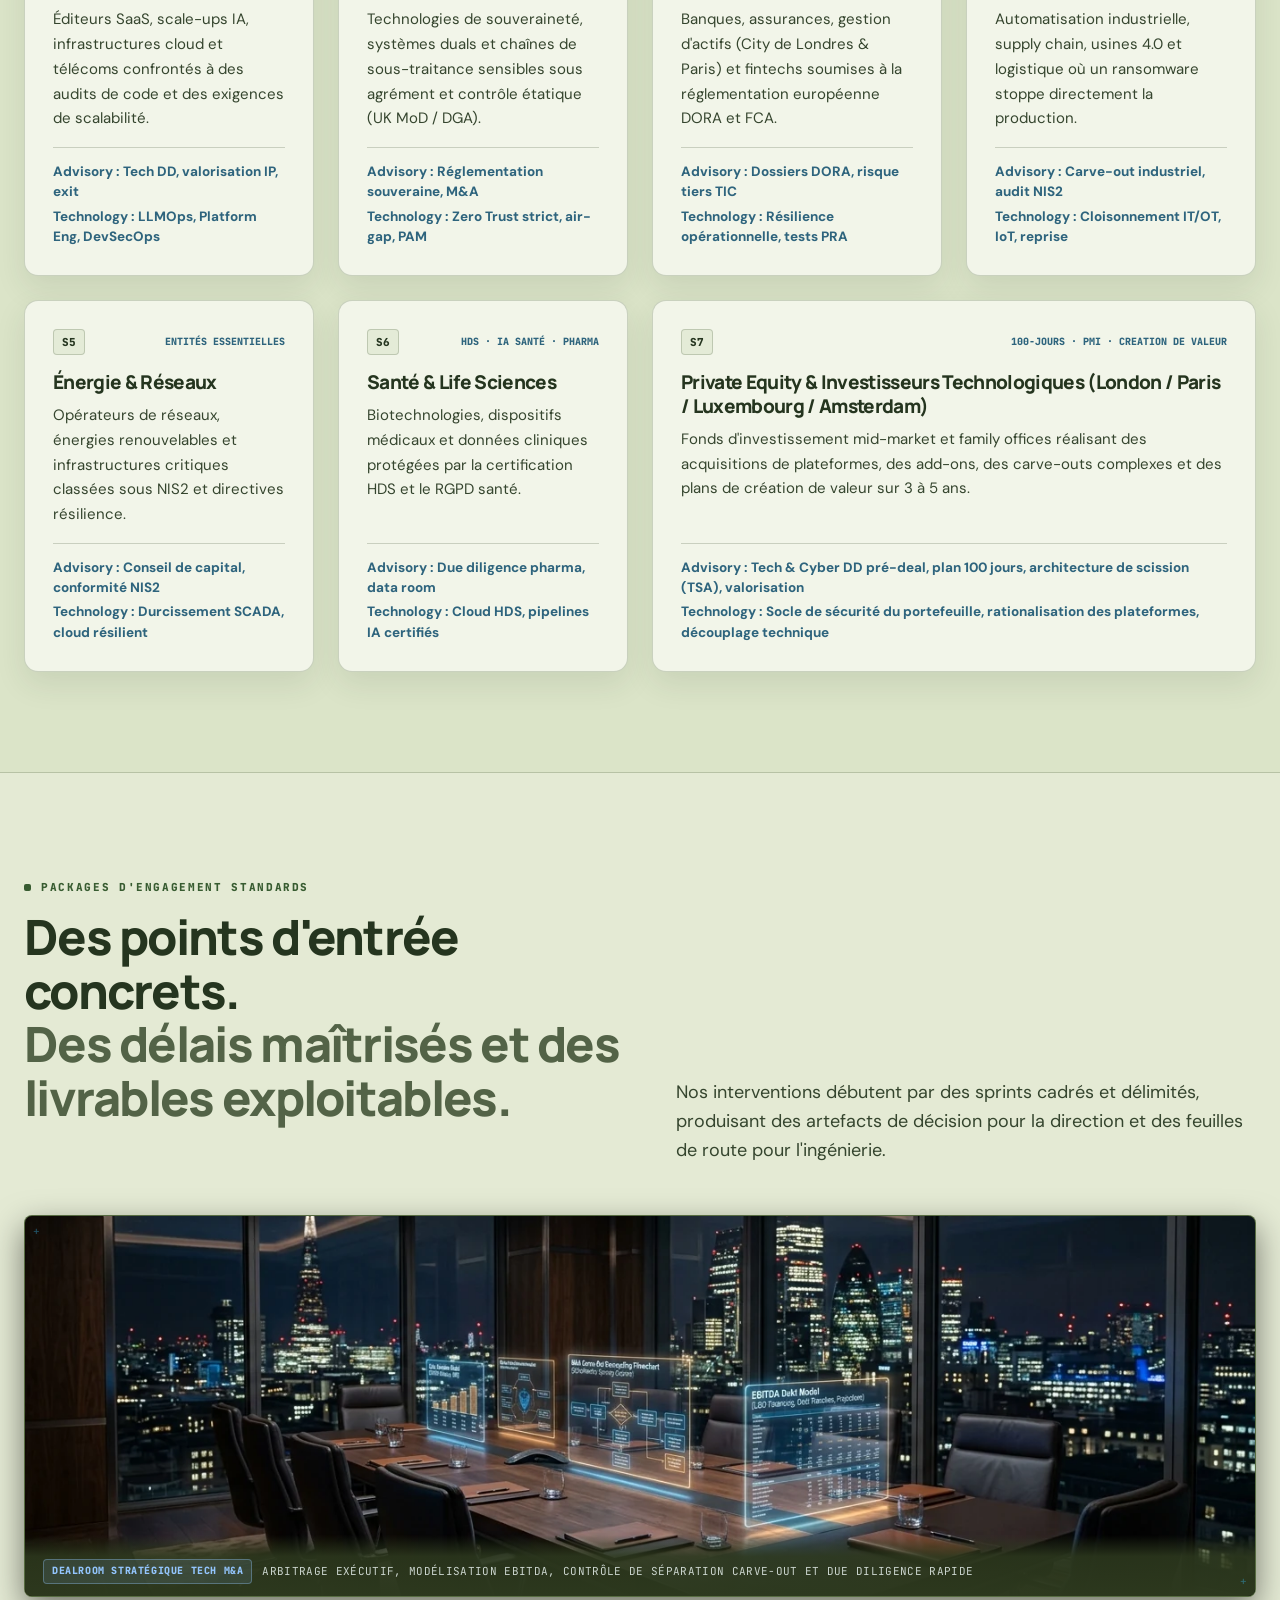
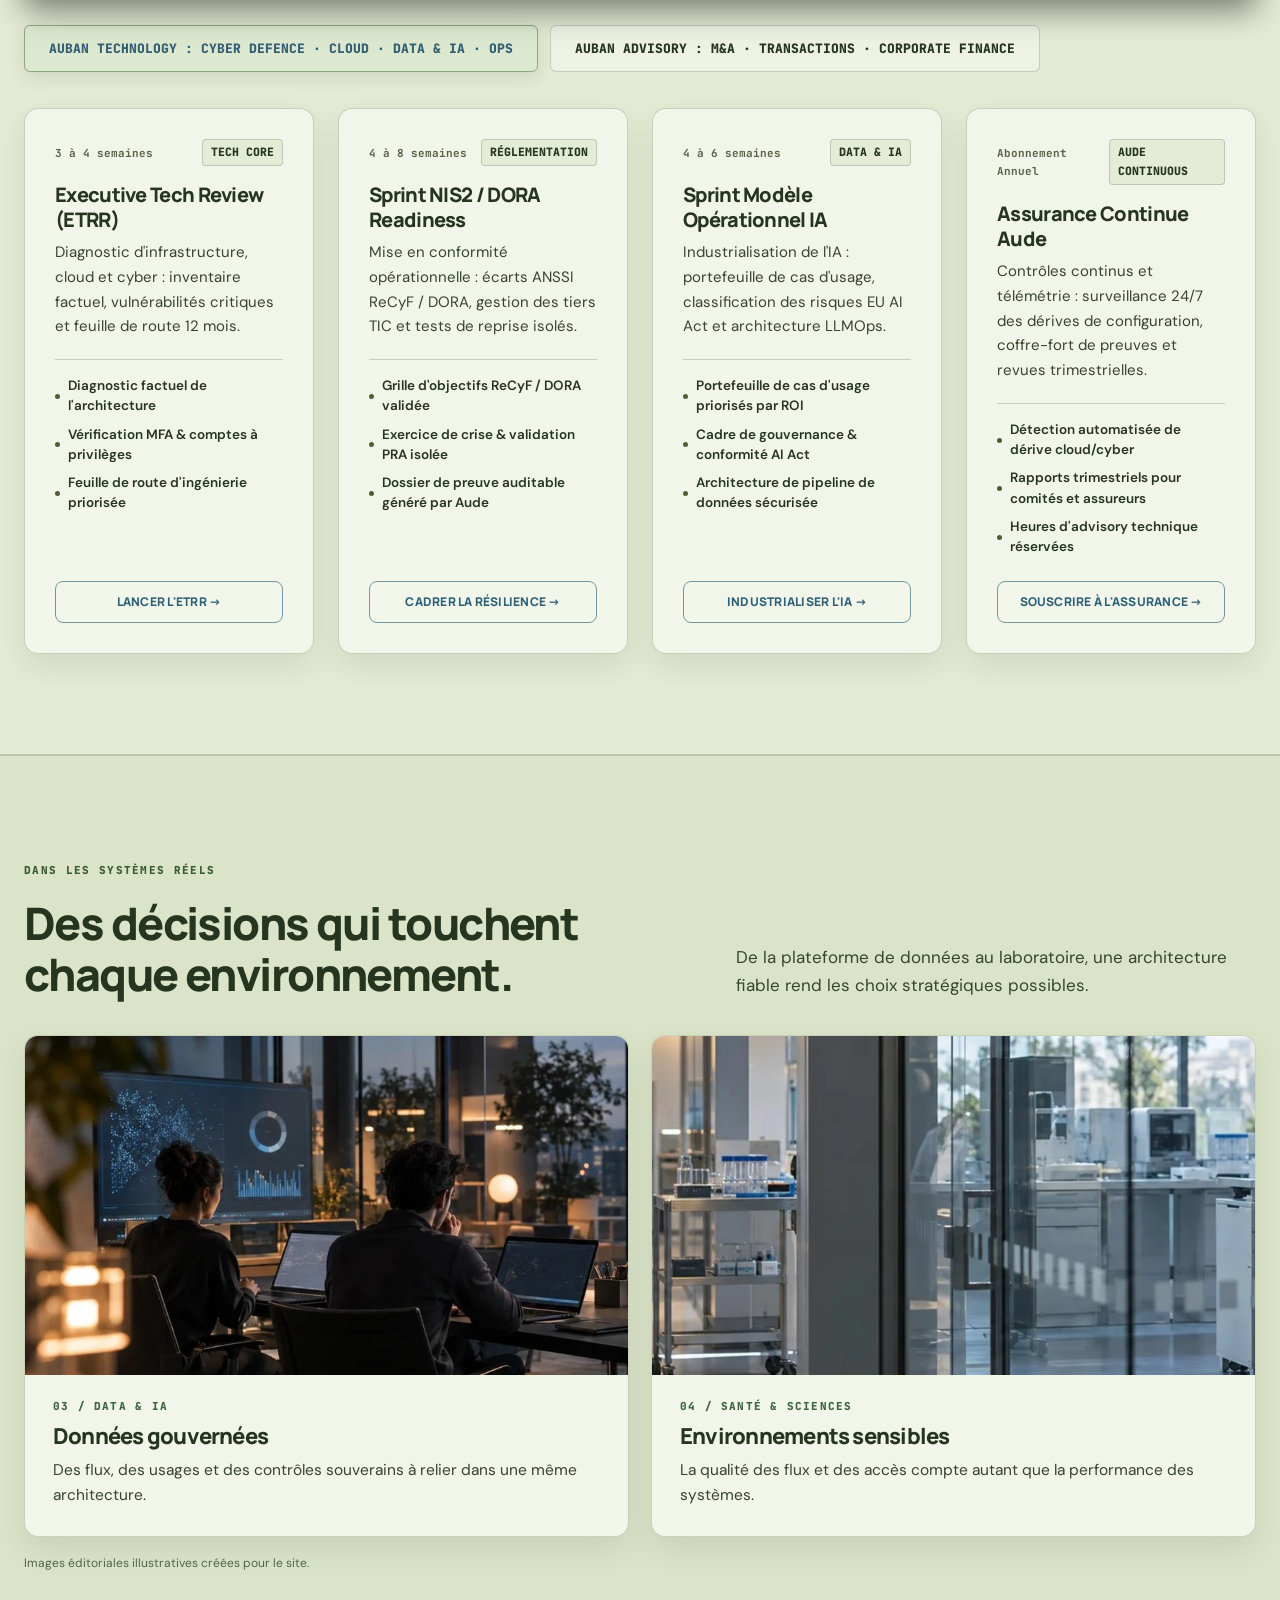
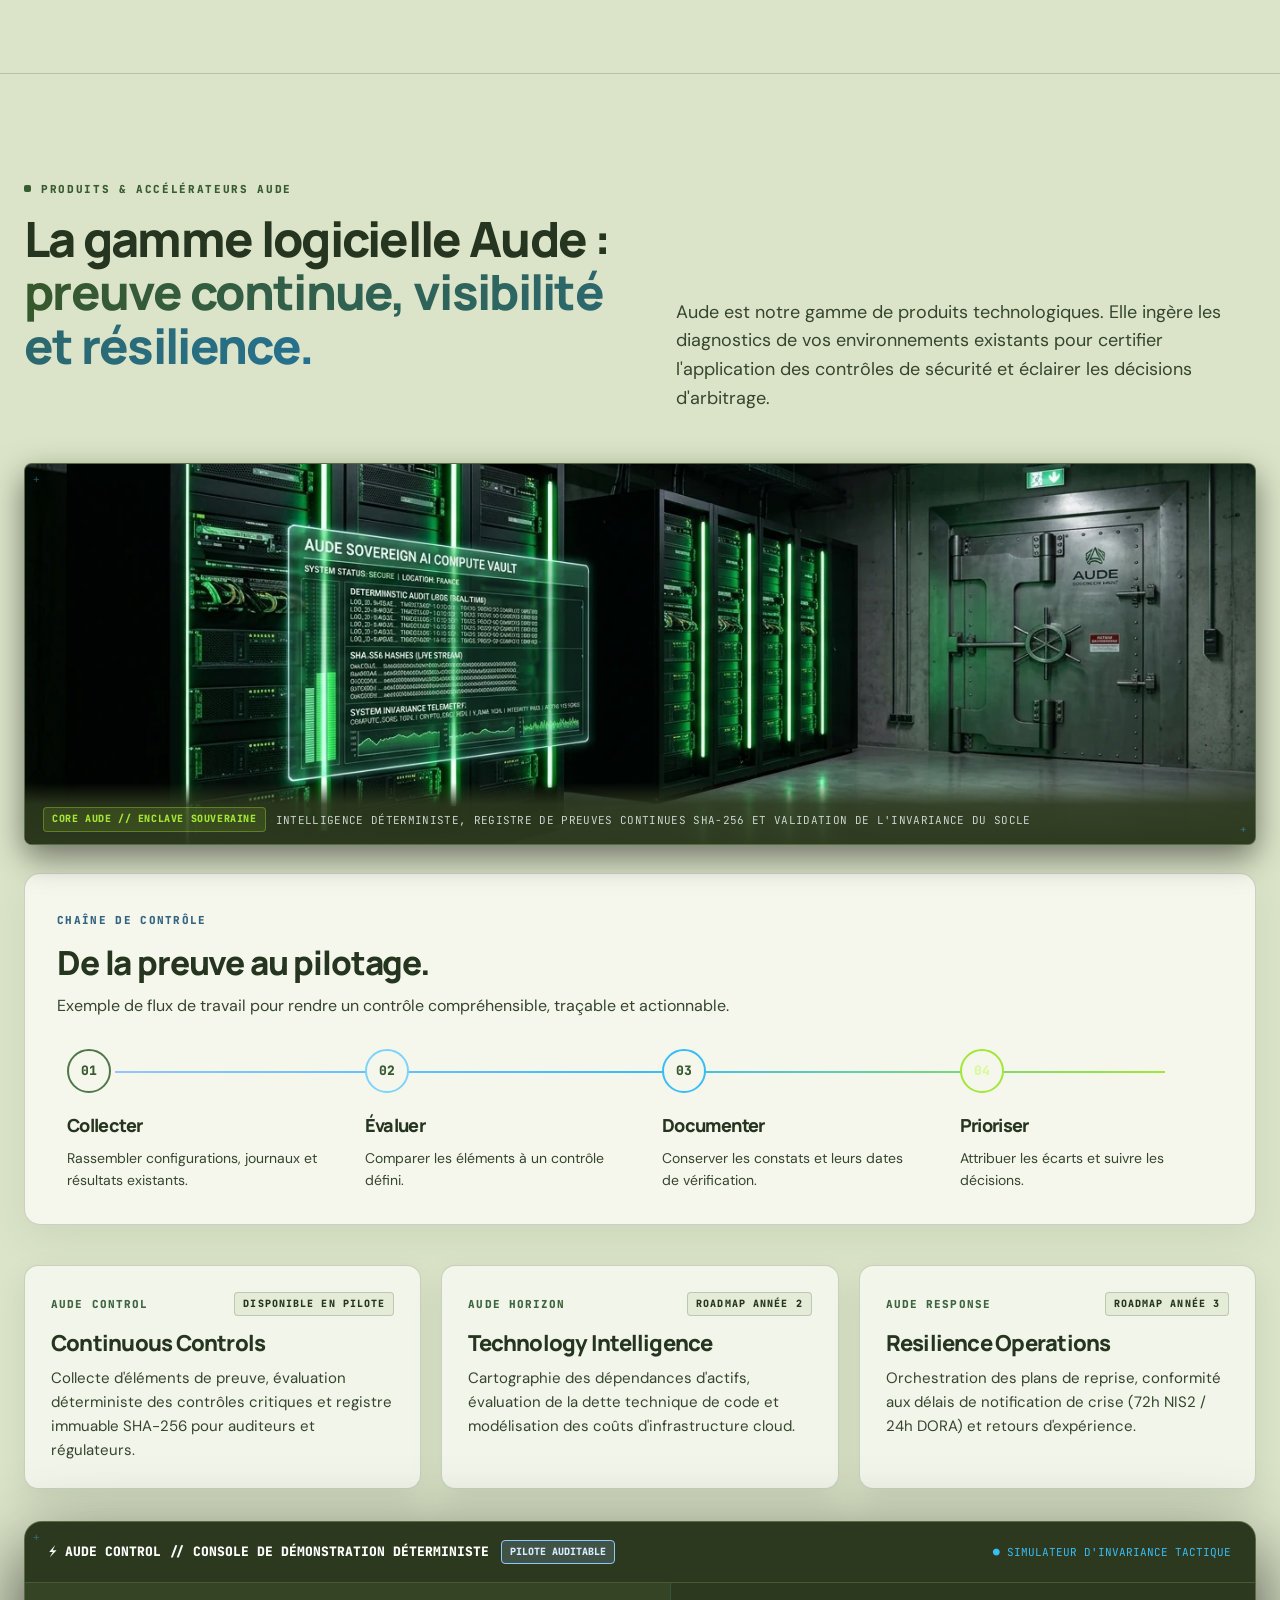
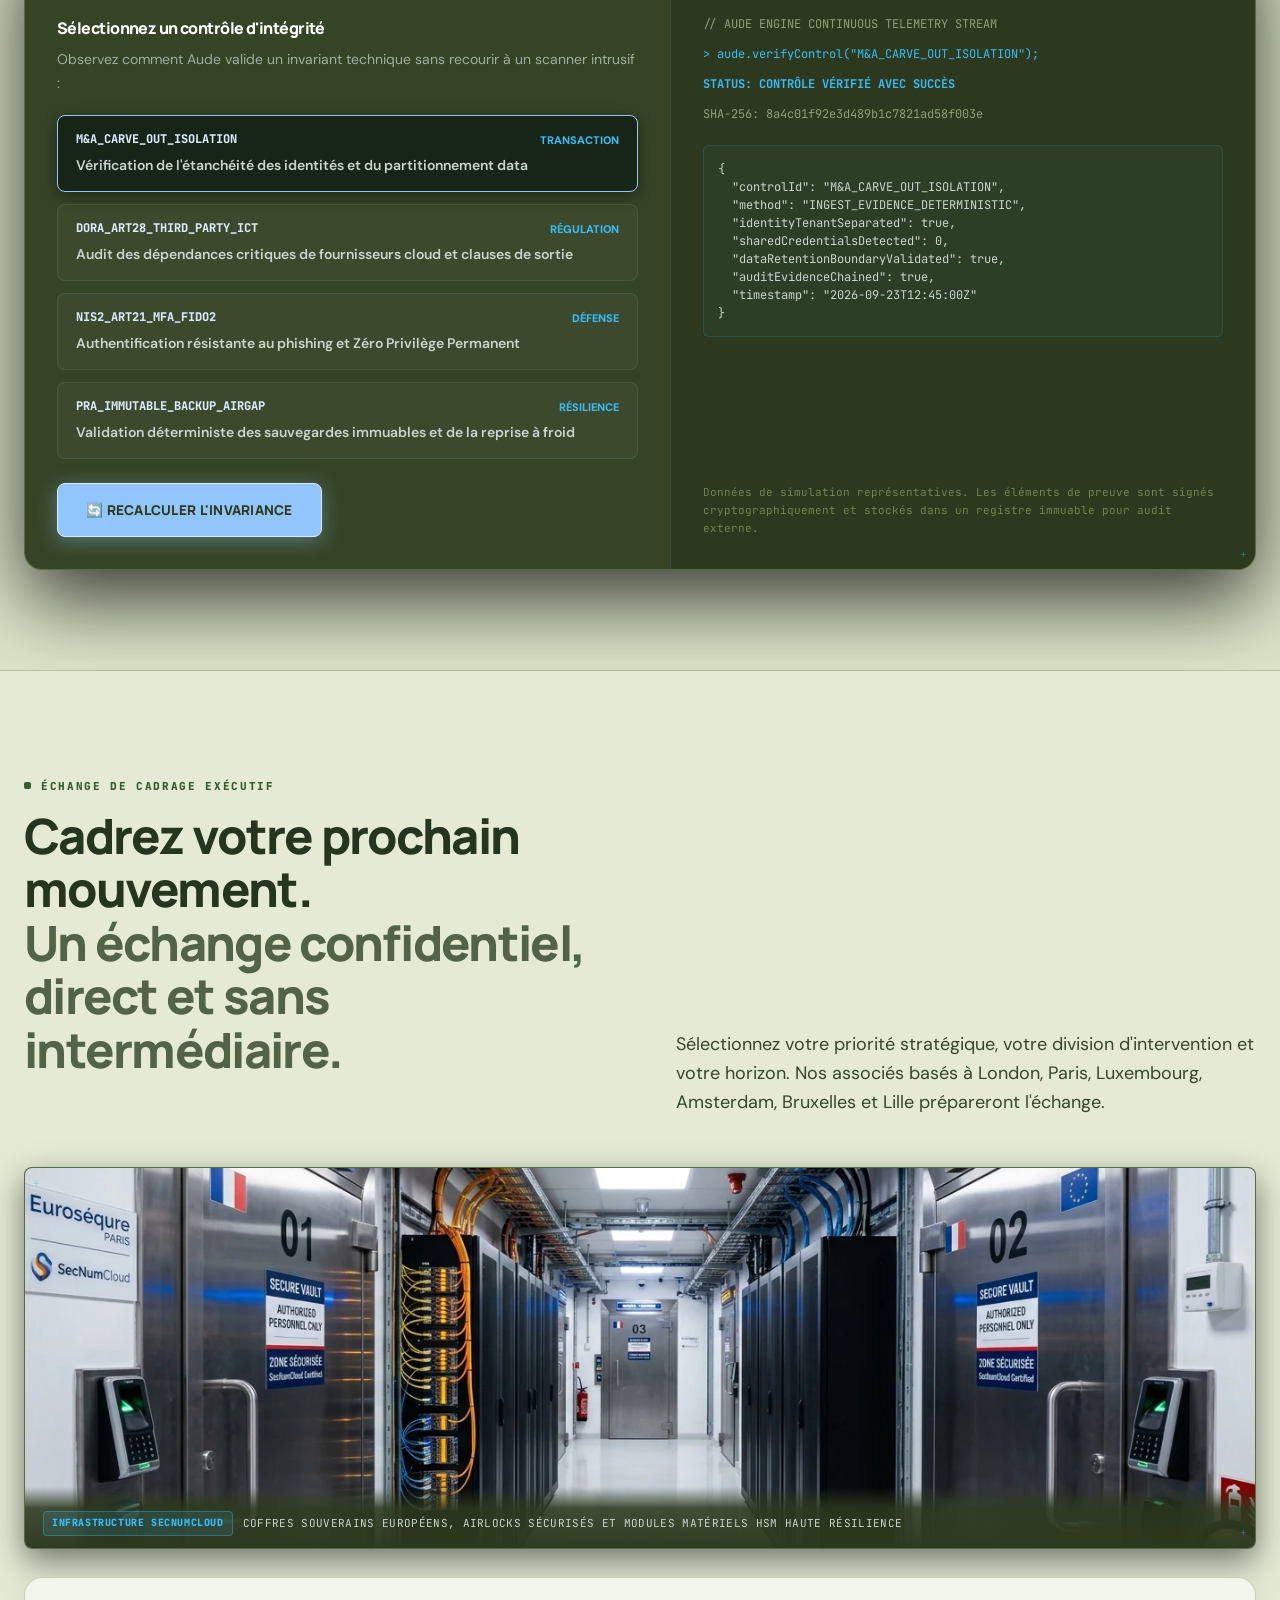
==== commit 9c6a3f36: "Update all dark green section backgrounds to medium olive" ====
--- a/index.html
+++ b/index.html
@@ -116,25 +116,25 @@
   <link href="https://fonts.googleapis.com/css2?family=DM+Sans:ital,opsz,wght@0,9..40,300..900;1,9..40,300..900&family=JetBrains+Mono:wght@400;600;700;800&family=Manrope:wght@400;600;700;800;900&display=swap" rel="stylesheet">
   <style>
     :root {
-      /* Tactical Military & Stealth Corporate Palette (Zero White Background) */
-      --mil-night: #050806;
-      --mil-deep: #070c08;
-      --mil-bg: #090f0b;
-      --mil-surface: #0e1711;
-      --mil-surface-elevated: #132017;
-      --mil-card: rgba(14, 23, 17, 0.95);
-      --mil-card-border: rgba(77, 93, 54, 0.35);
+      /* Tactical Military & Stealth Corporate Palette (Zero White Background, Medium Olive Tones) */
+      --mil-night: #364426;
+      --mil-deep: #323f22;
+      --mil-bg: #3c4b2b;
+      --mil-surface: #43532f;
+      --mil-surface-elevated: #4d5d36;
+      --mil-card: rgba(60, 75, 43, 0.95);
+      --mil-card-border: rgba(138, 168, 106, 0.40);
       --mil-card-border-brass: rgba(147, 197, 253, 0.35);
 
-      --ink: #f1f5f2;           /* Light text for dark theme */
+      --ink: #f1f5f2;           /* Light text for olive theme */
       --ink-soft: #cbd5ce;      /* Muted light text */
       --ink-muted: #8f9f7a;     /* Sage muted text */
-      --paper: #070c08;         /* Replaced white with dark stealth */
-      --canvas: #0a120c;        /* Replaced light ivory with dark canvas */
-      --canvas-surface: #0e1a12;
-      --canvas-subtle: #121d15;
-      --line: rgba(77, 93, 54, 0.35);
-      --line-subtle: rgba(77, 93, 54, 0.20);
+      --paper: #3c4b2b;         /* Replaced dark pitch with medium olive */
+      --canvas: #364426;        /* Replaced dark canvas with medium olive */
+      --canvas-surface: #43532f;
+      --canvas-subtle: #4d5d36;
+      --line: rgba(138, 168, 106, 0.40);
+      --line-subtle: rgba(138, 168, 106, 0.25);
 
       /* Tactical Olive Drab & Ranger Greens */
       --olive-drab: #4d5d36;
@@ -177,7 +177,7 @@
     }
     body {
       margin: 0;
-      background: #070c08;
+      background: #3c4b2b;
       color: var(--ink);
       font-family: var(--font-sans);
       -webkit-font-smoothing: antialiased;
@@ -298,7 +298,7 @@
     }
     .btn-brass {
       background: var(--brass);
-      color: #060a07;
+      color: #2d391e;
       box-shadow: 0 4px 20px var(--brass-glow);
       border: 1px solid var(--brass-light);
     }
@@ -392,7 +392,7 @@
        TOP TACTICAL COMMAND RIBBON
        ======================================================== */
     .top-command-ribbon {
-      background: #040705;
+      background: #364426;
       border-bottom: 1px solid rgba(56, 189, 248, 0.18);
       padding: 7px 0;
       font-family: var(--font-mono);
@@ -491,7 +491,7 @@
     .lang-switcher {
       display: inline-flex;
       align-items: center;
-      background: rgba(5, 10, 7, 0.94);
+      background: rgba(45, 57, 30, 0.95);
       border: 1px solid rgba(56, 189, 248, 0.35);
       border-radius: 6px;
       padding: 3px 5px;
@@ -529,7 +529,7 @@
       position: sticky;
       top: 0;
       z-index: 100;
-      background: rgba(6, 10, 7, 0.95);
+      background: rgba(54, 68, 38, 0.97);
       backdrop-filter: blur(18px);
       border-bottom: 1px solid rgba(56, 189, 248, 0.15);
     }
@@ -617,7 +617,7 @@
     }
     .header-cta-advisory:hover {
       background: var(--brass);
-      color: #060a07;
+      color: #2d391e;
     }
     .header-cta-tech {
       padding: 8px 16px;
@@ -641,7 +641,7 @@
        ======================================================== */
     .hero {
       position: relative;
-      background: radial-gradient(circle at 82% 16%, #172618 0%, var(--mil-night) 70%);
+      background: radial-gradient(circle at 82% 16%, #4a5c34 0%, var(--mil-night) 70%);
       color: white;
       padding: 70px 0 90px;
       overflow: hidden;
@@ -742,7 +742,7 @@
       grid-template-columns: 1fr 1fr;
       gap: 16px;
       padding: 20px;
-      background: rgba(14, 24, 16, 0.85);
+      background: rgba(60, 75, 43, 0.90);
       border: 1px solid rgba(56, 189, 248, 0.18);
       border-radius: 12px;
       backdrop-filter: blur(14px);
@@ -798,7 +798,7 @@
       position: relative;
     }
     .visual-topbar {
-      background: #040805;
+      background: #2d391e;
       padding: 14px 20px;
       display: flex;
       justify-content: space-between;
@@ -815,7 +815,7 @@
     .visual-mode-tabs {
       display: grid;
       grid-template-columns: repeat(4, 1fr);
-      background: #040805;
+      background: #2d391e;
       border-bottom: 1px solid rgba(56, 189, 248, 0.12);
       padding: 6px;
       gap: 6px;
@@ -886,7 +886,7 @@
     .diag-bottom { bottom: 58px; right: 24px; }
 
     .visual-footer-bar {
-      background: #040805;
+      background: #2d391e;
       padding: 12px 20px;
       border-top: 1px solid rgba(56, 189, 248, 0.15);
       display: flex;
@@ -911,7 +911,7 @@
        CONVICTION STRIP: TACTICAL DEFENSE & VALUATION
        ======================================================== */
     .belief-strip {
-      background: #09100b;
+      background: #3c4b2b;
       border-bottom: 1px solid var(--line);
       padding: 38px 0;
     }
@@ -979,7 +979,7 @@
       position: relative;
     }
     .divisions-section {
-      background: #070c08;
+      background: #3c4b2b;
       border-bottom: 1px solid var(--line);
     }
     .section-head {
@@ -1014,7 +1014,7 @@
     }
     /* Advisory Card: Command Slate-Olive with Brass Highlights */
     .card-advisory {
-      background: linear-gradient(160deg, #131c15 0%, #070d09 100%);
+      background: linear-gradient(160deg, #43532f 0%, #364426 100%);
       color: white;
       border: 1px solid var(--mil-card-border-brass);
       box-shadow: 0 20px 50px rgba(0, 0, 0, 0.35);
@@ -1027,7 +1027,7 @@
 
     /* Technology Card: Military Defense Olive with Phosphor Highlights */
     .card-tech {
-      background: linear-gradient(160deg, #112015 0%, #070e09 100%);
+      background: linear-gradient(160deg, #43532f 0%, #364426 100%);
       color: white;
       border: 1px solid var(--mil-card-border);
       box-shadow: 0 20px 50px rgba(0, 0, 0, 0.35);
@@ -1203,7 +1203,7 @@
        STEM-BASED INDUSTRIES (LONDON, PARIS, BENELUX FOCUS)
        ======================================================== */
     .industry-section {
-      background: #09100b;
+      background: #3c4b2b;
       border-bottom: 1px solid var(--line);
     }
     .stem-grid {
@@ -1212,7 +1212,7 @@
       gap: 24px;
     }
     .stem-card {
-      background: #0d160f;
+      background: #3c4b2b;
       border: 1px solid rgba(77, 93, 54, 0.35);
       border-radius: 14px;
       padding: 28px;
@@ -1238,7 +1238,7 @@
       font-weight: 900;
       color: #f1f5f2;
       padding: 3px 8px;
-      background: #132016;
+      background: #364526;
       border: 1px solid rgba(77, 93, 54, 0.4);
       border-radius: 4px;
     }
@@ -1275,7 +1275,7 @@
        COMMERCIAL PACKAGES (ENTRY OFFERS)
        ======================================================== */
     .packages-section {
-      background: #070c08;
+      background: #3c4b2b;
       border-bottom: 1px solid var(--line);
     }
     .package-tabs {
@@ -1290,13 +1290,13 @@
       font-size: 13px;
       font-weight: 800;
       color: var(--ink-soft);
-      background: #0d160f;
+      background: #3c4b2b;
       border: 1px solid rgba(77, 93, 54, 0.35);
       transition: all 0.2s;
       font-family: var(--font-mono);
       text-transform: uppercase;
     }
-    .pkg-tab-btn:hover { background: #152319; color: #ffffff; }
+    .pkg-tab-btn:hover { background: #43532f; color: #ffffff; }
     .pkg-tab-btn.active {
       background: var(--mil-surface-elevated);
       color: white;
@@ -1312,7 +1312,7 @@
       gap: 24px;
     }
     .package-card {
-      background: #0d160f;
+      background: #3c4b2b;
       border: 1px solid rgba(77, 93, 54, 0.35);
       border-radius: 14px;
       padding: 30px;
@@ -1345,7 +1345,7 @@
       color: #f1f5f2;
       padding: 3px 8px;
       border-radius: 4px;
-      background: #132016;
+      background: #364526;
       border: 1px solid rgba(77, 93, 54, 0.4);
     }
     .package-card h3 {
@@ -1392,14 +1392,14 @@
       border-bottom: 1px solid rgba(56, 189, 248, 0.15);
     }
     .aude-console-card {
-      background: #09110b;
+      background: #364426;
       border: 1px solid rgba(56, 189, 248, 0.22);
       border-radius: 18px;
       overflow: hidden;
       box-shadow: 0 30px 80px rgba(0, 0, 0, 0.75);
     }
     .console-header {
-      background: #040805;
+      background: #2d391e;
       padding: 18px 24px;
       display: flex;
       justify-content: space-between;
@@ -1463,7 +1463,7 @@
     .choice-title { font-size: 14px; color: #cbd5ce; font-weight: 600; }
 
     .console-terminal-col {
-      background: #030704;
+      background: #2d391e;
       padding: 32px;
       display: flex;
       flex-direction: column;
@@ -1530,11 +1530,11 @@
        EXECUTIVE SCOPER: DUAL-PATHWAY CONSULTATION PLANNER
        ======================================================== */
     .scoper-section {
-      background: #09100b;
+      background: #3c4b2b;
       border-bottom: 1px solid var(--line);
     }
     .scoper-box {
-      background: #0c140e;
+      background: #3c4b2b;
       border: 1px solid rgba(77, 93, 54, 0.4);
       border-radius: 18px;
       padding: 44px;
@@ -1558,14 +1558,14 @@
       gap: 14px;
     }
     .scoper-btn {
-      background: #111c14;
+      background: #3c4b2b;
       border: 1px solid rgba(77, 93, 54, 0.3);
       border-radius: 8px;
       padding: 16px;
       text-align: left;
       transition: all 0.2s;
     }
-    .scoper-btn:hover { border-color: var(--tech-blue); background: #18281c; }
+    .scoper-btn:hover { border-color: var(--tech-blue); background: #43532f; }
     .scoper-btn.active {
       background: var(--mil-surface-elevated);
       color: white;
@@ -1578,7 +1578,7 @@
     .scoper-btn.active span { color: #cbd5ce; }
 
     .scoper-summary-tray {
-      background: #111c14;
+      background: #3c4b2b;
       border: 1px solid rgba(77, 93, 54, 0.35);
       border-radius: 12px;
       padding: 24px;
@@ -1596,7 +1596,7 @@
        SERIOUS BOARD-LEVEL FAQ
        ======================================================== */
     .faq-section {
-      background: #070c08;
+      background: #3c4b2b;
       border-bottom: 1px solid var(--line);
     }
     .faq-grid {
@@ -1605,7 +1605,7 @@
       gap: 28px;
     }
     .faq-card {
-      background: #0d160f;
+      background: #3c4b2b;
       border: 1px solid rgba(77, 93, 54, 0.35);
       border-radius: 12px;
       padding: 30px;
@@ -1626,7 +1626,7 @@
        CONTACT BAND & SITE FOOTER (LONDON · LILLE · PARIS)
        ======================================================== */
     .contact-band {
-      background: linear-gradient(135deg, #111e14 0%, var(--mil-night) 100%);
+      background: linear-gradient(135deg, #44542f 0%, var(--mil-night) 100%);
       color: white;
       padding: 80px 0;
       border-bottom: 1px solid rgba(56, 189, 248, 0.15);
@@ -1756,7 +1756,7 @@
         padding: 14px;
         display: grid;
         gap: 6px;
-        background: #060a07;
+        background: #2d391e;
         border: 1px solid rgba(56, 189, 248, 0.25);
         border-radius: 8px;
         box-shadow: 0 18px 42px rgba(0, 0, 0, 0.8);
@@ -1769,7 +1769,7 @@
        CAREERS, PARTNERSHIPS, ENQUIRIES & OUTLOOK POPOUT STYLES
        ======================================================== */
     .careers-section {
-      background: #070c08;
+      background: #3c4b2b;
       border-top: 1px solid var(--line);
     }
     .careers-grid {
@@ -1782,7 +1782,7 @@
       .careers-grid { grid-template-columns: 1fr; }
     }
     .career-card {
-      background: #090f0b;
+      background: #3c4b2b;
       border: 1px solid var(--line);
       border-radius: 8px;
       padding: 32px 28px;
@@ -1840,7 +1840,7 @@
       border-radius: 4px;
     }
     .career-spontaneous-banner {
-      background: #0b150e;
+      background: #3c4b2b;
       border: 1px solid rgba(147, 197, 253, 0.35);
       border-radius: 8px;
       padding: 32px;
@@ -1865,7 +1865,7 @@
 
     /* PARTNERSHIPS SECTION */
     .partnerships-section {
-      background: #090f0b;
+      background: #3c4b2b;
       border-top: 1px solid var(--line);
     }
     .partnerships-grid {
@@ -1878,7 +1878,7 @@
       .partnerships-grid { grid-template-columns: 1fr; }
     }
     .partnership-card {
-      background: #070c08;
+      background: #3c4b2b;
       border: 1px solid var(--line);
       border-radius: 8px;
       padding: 32px 28px;
@@ -1926,7 +1926,7 @@
       color: var(--brass);
     }
     .partnership-cta-box {
-      background: #0e1711;
+      background: #3c4b2b;
       border: 1px solid rgba(77, 93, 54, 0.4);
       border-radius: 8px;
       padding: 32px;
@@ -1951,7 +1951,7 @@
 
     /* ENQUIRY & CONTACT SECTION */
     .enquiry-section {
-      background: #070c08;
+      background: #3c4b2b;
       border-top: 1px solid var(--line);
     }
     .enquiry-layout {
@@ -1964,7 +1964,7 @@
       .enquiry-layout { grid-template-columns: 1fr; }
     }
     .enquiry-card-form {
-      background: #090f0b;
+      background: #3c4b2b;
       border: 1px solid var(--line);
       border-radius: 8px;
       padding: 36px 32px;
@@ -2005,7 +2005,7 @@
     .form-group input,
     .form-group select,
     .form-group textarea {
-      background: #060a07;
+      background: #2d391e;
       border: 1px solid rgba(77, 93, 54, 0.45);
       border-radius: 6px;
       padding: 12px 14px;
@@ -2030,7 +2030,7 @@
     }
 
     .enquiry-card-channels {
-      background: #0b150e;
+      background: #3c4b2b;
       border: 1px solid var(--line);
       border-radius: 8px;
       padding: 36px 32px;
@@ -2079,7 +2079,7 @@
       margin-bottom: 24px;
     }
     .hub-pill {
-      background: #070c08;
+      background: #3c4b2b;
       border: 1px solid rgba(77, 93, 54, 0.3);
       padding: 6px 10px;
       border-radius: 4px;
@@ -2092,7 +2092,7 @@
       font-weight: 700;
     }
     .outlook-quick-triggers {
-      background: #070c08;
+      background: #3c4b2b;
       border: 1px dashed rgba(147, 197, 253, 0.35);
       border-radius: 6px;
       padding: 16px;
@@ -2113,7 +2113,7 @@
       padding: 20px;
     }
     .outlook-modal-box {
-      background: #0a120c;
+      background: #364426;
       border: 1.5px solid var(--brass);
       border-radius: 10px;
       max-width: 640px;
@@ -2185,7 +2185,7 @@
       margin-bottom: 4px;
     }
     .modal-readonly-input {
-      background: #060a07;
+      background: #2d391e;
       border: 1px solid rgba(77, 93, 54, 0.4);
       border-radius: 4px;
       padding: 8px 12px;
@@ -2195,7 +2195,7 @@
     }
     .modal-body-textarea {
       width: 100%;
-      background: #060a07;
+      background: #2d391e;
       border: 1px solid rgba(77, 93, 54, 0.4);
       border-radius: 4px;
       padding: 10px 12px;
@@ -2244,10 +2244,10 @@
     
 
     /* Editorial photo, decision map, regulatory context and responsive layouts */
-    .editorial-section { background:#080e0b; padding:42px 0 0; }
+    .editorial-section { background:#3a4928; padding:42px 0 0; }
     .editorial-frame { position:relative; min-height:420px; overflow:hidden; border:1px solid rgba(147,197,253,.26); border-radius:18px; }
     .editorial-frame img { position:absolute; inset:0; width:100%; height:100%; object-fit:cover; object-position:center 48%; }
-    .editorial-frame::after { content:""; position:absolute; inset:0; background:linear-gradient(90deg,rgba(5,8,6,.93),rgba(5,8,6,.65) 42%,rgba(5,8,6,.1) 85%),linear-gradient(0deg,rgba(5,8,6,.65),transparent 50%); }
+    .editorial-frame::after { content:""; position:absolute; inset:0; background:linear-gradient(90deg,rgba(45,57,30,.93),rgba(45,57,30,.65) 42%,rgba(45,57,30,.1) 85%),linear-gradient(0deg,rgba(45,57,30,.65),transparent 50%); }
     .editorial-content { position:relative; z-index:1; display:flex; flex-direction:column; justify-content:flex-end; min-height:420px; max-width:690px; padding:clamp(28px,5vw,64px); }
     .editorial-content .eyebrow { color:#bfdbfe; font:800 11px var(--font-mono); letter-spacing:.15em; text-transform:uppercase; }
     .editorial-content h2 { color:white; font-size:clamp(31px,4vw,56px); line-height:1.08; margin:18px 0; }
@@ -2256,18 +2256,18 @@
     .bridge-cards-grid { position:relative; }
     .bridge-cards-grid::before { content:""; position:absolute; top:-19px; left:8%; right:8%; height:1px; background:linear-gradient(90deg,#93c5fd,#38bdf8,#a3e635); }
     .bridge-step-card { position:relative; }
-    .bridge-step-card::before { content:""; position:absolute; top:-25px; left:34px; width:12px; height:12px; border-radius:50%; background:#93c5fd; border:3px solid #070c08; box-shadow:0 0 0 1px #93c5fd; }
+    .bridge-step-card::before { content:""; position:absolute; top:-25px; left:34px; width:12px; height:12px; border-radius:50%; background:#93c5fd; border:3px solid #3c4b2b; box-shadow:0 0 0 1px #93c5fd; }
     .bridge-step-card:nth-child(2)::before { background:#38bdf8; box-shadow:0 0 0 1px #38bdf8; }
     .bridge-step-card:nth-child(3)::before { background:#a3e635; box-shadow:0 0 0 1px #a3e635; }
     .bridge-output { display:block; margin-top:14px; padding:12px 14px; background:rgba(147,197,253,.07); border-left:2px solid #93c5fd; color:#dbeafe; font-size:13px; line-height:1.5; }
     .bridge-step-card:nth-child(2) .bridge-output { border-color:#38bdf8; }
     .bridge-step-card:nth-child(3) .bridge-output { border-color:#a3e635; }
-    .insight-section { background:#0b130e; border-bottom:1px solid var(--line); }
+    .insight-section { background:#3c4b2b; border-bottom:1px solid var(--line); }
     .insight-heading { max-width:760px; margin-bottom:34px; }
     .insight-heading h2 { color:white; margin:12px 0 16px; }
     .insight-heading p { color:var(--ink-soft); max-width:720px; }
     .insight-grid { display:grid; grid-template-columns:repeat(3,minmax(0,1fr)); gap:20px; }
-    .insight-card { padding:28px; border:1px solid rgba(147,197,253,.2); background:#101a14; border-radius:12px; }
+    .insight-card { padding:28px; border:1px solid rgba(147,197,253,.2); background:#3c4b2b; border-radius:12px; }
     .insight-card .insight-code { color:#93c5fd; font:700 11px var(--font-mono); letter-spacing:.11em; }
     .insight-card h3 { color:#fff; font-size:21px; line-height:1.25; margin:18px 0 12px; }
     .insight-card p { color:var(--ink-soft); font-size:14px; line-height:1.65; margin:0 0 18px; }
@@ -2280,7 +2280,7 @@
     @media(max-width:900px) { .insight-grid { grid-template-columns:1fr; } }
     @media(max-width:600px) {
       .editorial-frame,.editorial-content { min-height:460px; }
-      .editorial-frame::after { background:linear-gradient(0deg,rgba(5,8,6,.96),rgba(5,8,6,.15) 88%); }
+      .editorial-frame::after { background:linear-gradient(0deg,rgba(45,57,30,.96),rgba(45,57,30,.15) 88%); }
       .editorial-frame img { object-position:32% center; }
       .hero-actions .btn { max-width:100%; width:100%; white-space:normal; text-align:left; }
       .hero-pill-cluster { max-width:100%; }
@@ -2314,14 +2314,14 @@
     .product-card p { font-size:15px; }
     .scoper-btn span { font-size:13.5px; }
     .visual-gallery { display:grid; grid-template-columns:repeat(2,minmax(0,1fr)); gap:20px; margin:0 0 42px; }
-    .visual-story { margin:0; min-width:0; background:#101a14; border:1px solid rgba(147,197,253,.22); border-radius:14px; overflow:hidden; }
+    .visual-story { margin:0; min-width:0; background:#3c4b2b; border:1px solid rgba(147,197,253,.22); border-radius:14px; overflow:hidden; }
     .visual-story img { display:block; width:100%; height:auto; aspect-ratio:16/9; object-fit:cover; }
     .visual-story figcaption { padding:23px 26px 26px; }
     .visual-story .story-kicker { display:block; color:#93c5fd; font:800 11px var(--font-mono); letter-spacing:.11em; margin-bottom:9px; text-transform:uppercase; }
     .visual-story strong { display:block; color:#f1f5f2; font-size:21px; line-height:1.3; margin-bottom:8px; }
     .visual-story p { color:var(--ink-soft); font-size:15.5px; line-height:1.6; margin:0; }
     .visual-gallery-note { grid-column:1/-1; color:var(--ink-muted); font-size:12px; margin:-8px 0 0; }
-    .decision-map { margin:72px 0 0; padding:32px; border:1px solid rgba(147,197,253,.22); border-radius:16px; background:linear-gradient(135deg,#101b14,#09110d); }
+    .decision-map { margin:72px 0 0; padding:32px; border:1px solid rgba(147,197,253,.22); border-radius:16px; background:linear-gradient(135deg,#44542f,#3a4928); }
     .decision-map figcaption { display:flex; justify-content:space-between; gap:24px; align-items:end; margin-bottom:30px; }
     .decision-map .map-intro { max-width:670px; }
     .decision-map .map-kicker { color:#93c5fd; font:800 11px var(--font-mono); letter-spacing:.12em; text-transform:uppercase; }
@@ -2329,7 +2329,7 @@
     .decision-map figcaption p { color:#cbd5ce; font-size:15px; line-height:1.55; margin:0; }
     .map-result { flex:0 0 auto; color:#dbeafe; font:700 12px var(--font-mono); padding:10px 14px; border:1px solid rgba(147,197,253,.32); border-radius:999px; }
     .map-grid { display:grid; grid-template-columns:repeat(4,minmax(0,1fr)); gap:14px; }
-    .map-node { position:relative; padding:22px; min-width:0; border:1px solid rgba(147,197,253,.21); border-radius:10px; background:#0d1711; }
+    .map-node { position:relative; padding:22px; min-width:0; border:1px solid rgba(147,197,253,.21); border-radius:10px; background:#3c4b2b; }
     .map-node:not(:last-child)::after { content:"→"; position:absolute; z-index:2; right:-18px; top:50%; transform:translateY(-50%); color:#93c5fd; font-size:22px; font-weight:700; }
     .map-node .map-num { color:#93c5fd; font:800 12px var(--font-mono); }
     .map-node h4 { color:white; font-size:18px; line-height:1.3; margin:13px 0 10px; }
@@ -2347,21 +2347,21 @@
 
 
     /* Second editorial spread and a distinct, readable evidence timeline */
-    .field-stories-section { background:#09110d; border-top:1px solid rgba(147,197,253,.12); border-bottom:1px solid rgba(147,197,253,.12); }
+    .field-stories-section { background:#3a4928; border-top:1px solid rgba(147,197,253,.12); border-bottom:1px solid rgba(147,197,253,.12); }
     .field-stories-head { display:flex; justify-content:space-between; align-items:end; gap:36px; margin-bottom:36px; }
     .field-stories-head > div { max-width:740px; }
     .field-stories-head .field-kicker { color:#93c5fd; font:800 11px var(--font-mono); letter-spacing:.12em; text-transform:uppercase; }
     .field-stories-head h2 { color:white; font-size:clamp(30px,3.5vw,50px); line-height:1.14; margin:14px 0 0; }
     .field-stories-head p { color:var(--ink-soft); font-size:17px; line-height:1.65; max-width:520px; margin:0; }
     .field-story-grid { display:grid; grid-template-columns:repeat(2,minmax(0,1fr)); gap:22px; }
-    .field-story { margin:0; min-width:0; background:#101a14; border:1px solid rgba(147,197,253,.22); border-radius:14px; overflow:hidden; }
+    .field-story { margin:0; min-width:0; background:#3c4b2b; border:1px solid rgba(147,197,253,.22); border-radius:14px; overflow:hidden; }
     .field-story img { width:100%; height:auto; aspect-ratio:16/9; display:block; object-fit:cover; }
     .field-story figcaption { padding:24px 28px 28px; }
     .field-story .field-index { display:block; color:#93c5fd; font:800 11px var(--font-mono); letter-spacing:.11em; text-transform:uppercase; margin-bottom:10px; }
     .field-story h3 { color:white; font-size:22px; line-height:1.25; margin:0 0 8px; }
     .field-story p { color:var(--ink-soft); font-size:15.5px; line-height:1.6; margin:0; }
     .field-stories-note { color:var(--ink-muted); font-size:12px; margin:16px 0 0; }
-    .evidence-flow { margin:0 0 40px; padding:32px; background:rgba(4,10,8,.72); border:1px solid rgba(56,189,248,.26); border-radius:16px; }
+    .evidence-flow { margin:0 0 40px; padding:32px; background:rgba(54,68,38,.72); border:1px solid rgba(56,189,248,.26); border-radius:16px; }
     .evidence-flow figcaption { max-width:780px; margin-bottom:30px; }
     .evidence-flow .flow-kicker { color:#7dd3fc; font:800 11px var(--font-mono); letter-spacing:.12em; text-transform:uppercase; }
     .evidence-flow h3 { color:white; font-size:clamp(25px,2.6vw,35px); line-height:1.2; margin:11px 0 10px; }
@@ -2369,7 +2369,7 @@
     .evidence-track { display:grid; grid-template-columns:repeat(4,minmax(0,1fr)); gap:24px; position:relative; }
     .evidence-track::before { content:""; position:absolute; top:22px; left:5%; right:5%; height:2px; background:linear-gradient(90deg,#93c5fd,#38bdf8,#a3e635); }
     .evidence-step { position:relative; z-index:1; min-width:0; padding:0 10px; }
-    .evidence-step .flow-dot { display:grid; place-items:center; width:44px; height:44px; border-radius:50%; background:#0c1712; border:2px solid #93c5fd; color:#bfdbfe; font:800 13px var(--font-mono); margin-bottom:18px; }
+    .evidence-step .flow-dot { display:grid; place-items:center; width:44px; height:44px; border-radius:50%; background:#2d391e; border:2px solid #93c5fd; color:#bfdbfe; font:800 13px var(--font-mono); margin-bottom:18px; }
     .evidence-step:nth-child(2) .flow-dot { border-color:#7dd3fc; }
     .evidence-step:nth-child(3) .flow-dot { border-color:#38bdf8; }
     .evidence-step:nth-child(4) .flow-dot { border-color:#a3e635; color:#d9f99d; }
@@ -2386,7 +2386,7 @@
       margin: 0 0 48px 0;
     }
     .visual-story-featured {
-      background: #0d1712;
+      background: #3c4b2b;
       border: 1px solid rgba(147, 197, 253, 0.3);
       border-radius: 14px;
       overflow: hidden;
@@ -2407,7 +2407,7 @@
     }
     .visual-story-featured figcaption {
       padding: 28px 32px 32px;
-      background: linear-gradient(180deg, rgba(13, 23, 18, 0.85) 0%, rgba(9, 17, 13, 0.98) 100%);
+      background: linear-gradient(180deg, rgba(54, 68, 38, 0.85) 0%, rgba(45, 57, 30, 0.98) 100%);
     }
     .story-kicker-wrap {
       display: flex;
@@ -2453,7 +2453,7 @@
     .diagram-container {
       margin: 54px 0 0;
       padding: 36px 32px;
-      background: #09120d;
+      background: #3c4b2b;
       border: 1px solid rgba(147, 197, 253, 0.25);
       border-radius: 16px;
       box-shadow: 0 16px 45px rgba(0, 0, 0, 0.7);
@@ -2505,7 +2505,7 @@
       }
     }
     .pipeline-column {
-      background: #0c1711;
+      background: #3c4b2b;
       border: 1px solid rgba(77, 93, 54, 0.4);
       border-radius: 12px;
       padding: 24px 22px;
@@ -2549,7 +2549,7 @@
       gap: 14px;
     }
     .pipeline-node {
-      background: #08100b;
+      background: #3c4b2b;
       border: 1px solid rgba(77, 93, 54, 0.3);
       border-radius: 8px;
       padding: 16px;
@@ -2657,7 +2657,7 @@
     .technical-blueprint-card {
       margin: 28px 0;
       padding: 24px;
-      background: #08100b;
+      background: #3c4b2b;
       border: 1px solid rgba(77, 93, 54, 0.4);
       border-radius: 10px;
     }
@@ -2699,7 +2699,7 @@
       overflow: hidden;
       border: 1px solid rgba(77, 93, 54, 0.45);
       margin-bottom: 20px;
-      background: #060d08;
+      background: #364426;
     }
     .blueprint-picture {
       display: block;
@@ -2713,7 +2713,7 @@
       bottom: 0;
       left: 0;
       right: 0;
-      background: linear-gradient(180deg, transparent 0%, rgba(5, 10, 7, 0.88) 35%, rgba(5, 10, 7, 0.98) 100%);
+      background: linear-gradient(180deg, transparent 0%, rgba(45, 57, 30, 0.88) 35%, rgba(45, 57, 30, 0.98) 100%);
       padding: 24px 16px 12px;
       display: flex;
       flex-wrap: wrap;
@@ -2748,7 +2748,7 @@
       }
     }
     .carveout-stage {
-      background: #09130d;
+      background: #364426;
       border: 1px solid rgba(77, 93, 54, 0.35);
       border-radius: 8px;
       padding: 16px 18px;
@@ -2757,11 +2757,11 @@
     }
     .stage-gateway {
       border-color: rgba(147, 197, 253, 0.45);
-      background: #091622;
+      background: #2d4036;
     }
     .stage-target {
       border-color: rgba(163, 230, 53, 0.45);
-      background: #0a180f;
+      background: #344528;
     }
     .stage-tag {
       font-family: var(--font-mono);
@@ -2830,7 +2830,7 @@
       }
     }
     .defense-layer-item {
-      background: #09130d;
+      background: #364426;
       border: 1px solid rgba(56, 189, 248, 0.25);
       border-radius: 8px;
       padding: 16px 18px;
@@ -2838,7 +2838,7 @@
     }
     .defense-layer-item:hover {
       border-color: rgba(56, 189, 248, 0.55);
-      background: #0c1a14;
+      background: #43532f;
     }
     .layer-num {
       font-family: var(--font-mono);
@@ -2863,7 +2863,7 @@
 
     /* NETWORK TOPOLOGY BOX IN CONTACT */
     .network-topology-box {
-      background: #060d08;
+      background: #364426;
       border: 1px solid rgba(147, 197, 253, 0.35);
       border-radius: 8px;
       padding: 18px 16px;
@@ -2901,7 +2901,7 @@
       overflow: hidden;
       border: 1px solid rgba(147, 197, 253, 0.3);
       margin-bottom: 14px;
-      background: #030805;
+      background: #364426;
     }
     .topology-hero-img {
       display: block;
@@ -2918,7 +2918,7 @@
       display: flex;
       justify-content: space-between;
       align-items: center;
-      background: rgba(5, 10, 7, 0.88);
+      background: rgba(45, 57, 30, 0.88);
       backdrop-filter: blur(6px);
       padding: 5px 10px;
       border-radius: 4px;
@@ -2952,7 +2952,7 @@
       }
     }
     .hub-node {
-      background: #09130d;
+      background: #364426;
       border: 1px solid rgba(77, 93, 54, 0.45);
       border-radius: 6px;
       padding: 8px 10px;
@@ -2965,7 +2965,7 @@
     }
     .hub-node:hover {
       border-color: #38bdf8;
-      background: #0e1e14;
+      background: #43532f;
       transform: translateY(-1px);
     }
     .hub-node-highlight {
@@ -3023,7 +3023,7 @@
       overflow: hidden;
       border: 1px solid rgba(77, 93, 54, 0.45);
       margin: 22px 0 28px;
-      background: #040905;
+      background: #364426;
       box-shadow: 0 12px 32px rgba(0, 0, 0, 0.5);
     }
     .section-showcase-img {
@@ -3042,7 +3042,7 @@
       bottom: 0;
       left: 0;
       right: 0;
-      background: linear-gradient(180deg, transparent 0%, rgba(5, 10, 7, 0.88) 35%, rgba(5, 10, 7, 0.98) 100%);
+      background: linear-gradient(180deg, transparent 0%, rgba(45, 57, 30, 0.88) 35%, rgba(45, 57, 30, 0.98) 100%);
       padding: 24px 18px 12px;
       display: flex;
       flex-wrap: wrap;
@@ -3100,7 +3100,7 @@
       bottom: 0;
       left: 0;
       right: 0;
-      background: rgba(7, 14, 9, 0.96);
+      background: rgba(54, 68, 38, 0.97);
       backdrop-filter: blur(12px);
       -webkit-backdrop-filter: blur(12px);
       border-top: 1px solid rgba(147, 197, 253, 0.35);
@@ -3211,7 +3211,7 @@
       left: 0;
       right: 0;
       bottom: 0;
-      background: rgba(3, 7, 4, 0.85);
+      background: rgba(35, 45, 25, 0.85);
       backdrop-filter: blur(8px);
       -webkit-backdrop-filter: blur(8px);
       z-index: 100000;
@@ -3227,7 +3227,7 @@
       opacity: 1;
     }
     .eu-modal-box {
-      background: #09130d;
+      background: #364426;
       border: 1px solid rgba(147, 197, 253, 0.4);
       border-radius: 8px;
       max-width: 720px;
@@ -3288,7 +3288,7 @@
       margin-bottom: 6px;
     }
     .cookie-pref-item {
-      background: #060d08;
+      background: #364426;
       border: 1px solid rgba(77, 93, 54, 0.35);
       border-radius: 6px;
       padding: 14px 16px;
--- a/olive-theme.css
+++ b/olive-theme.css
@@ -1,11 +1,16 @@
 /*
- * Light olive page palette.
- * Technical consoles and photography retain their dark treatment for contrast.
+ * Olive system palette.
+ * Medium olive treatment for technical consoles, command ribbon, header, footer, banners, and modals.
  */
 :root {
   --olive-page: #e4ead4;
   --olive-page-alt: #dbe4c8;
   --olive-page-soft: #eef1e4;
+  --olive-medium-primary: #4d5d36;
+  --olive-medium-mid: #43532f;
+  --olive-medium-dark: #364426;
+  --olive-medium-deep: #2d391e;
+  --olive-medium-card: #3c4b2b;
   --olive-ink: #25351f;
   --olive-copy: #35452e;
   --olive-muted: #536347;
@@ -520,3 +525,206 @@
 .enquiry-card-channels .channel-val.text-phosphor {
   color: #315f73 !important;
 }
+
+/* =========================================================================
+   MEDIUM OLIVE SYSTEM: ALL PREVIOUSLY DARK SECTIONS, RIBBONS, BANNERS & CONSOLES
+   ========================================================================= */
+
+/* Top Command Ribbon */
+.top-command-ribbon {
+  background: var(--olive-medium-dark) !important;
+  border-bottom: 1px solid rgba(138, 168, 106, 0.35) !important;
+  color: #cad5ce !important;
+}
+.top-command-ribbon .ribbon-desc {
+  color: #d6e0d3 !important;
+}
+.top-command-ribbon .ribbon-sep {
+  color: #829a70 !important;
+}
+
+/* Sticky Header & Navigation */
+.site-header {
+  background: rgba(54, 68, 38, 0.97) !important;
+  border-bottom: 1px solid rgba(138, 168, 106, 0.35) !important;
+}
+.site-header .brand-text-title {
+  color: #ffffff !important;
+}
+.site-header .brand-text-sub {
+  color: #cad5ce !important;
+}
+.site-header .nav-link {
+  color: #f1f5f2 !important;
+}
+.site-header .nav-link:hover {
+  color: #93c5fd !important;
+}
+.lang-switcher {
+  background: rgba(45, 57, 30, 0.95) !important;
+  border: 1px solid rgba(138, 168, 106, 0.4) !important;
+}
+.lang-switcher .lang-btn {
+  color: #cad5ce !important;
+}
+.lang-switcher .lang-btn.active {
+  background: var(--olive-medium-primary) !important;
+  color: #ffffff !important;
+}
+.mobile-nav-panel {
+  background: var(--olive-medium-dark) !important;
+  border: 1px solid rgba(138, 168, 106, 0.4) !important;
+}
+.mobile-nav-panel a {
+  color: #f1f5f2 !important;
+}
+
+/* Tactical & Radar Interactive Execution Visual */
+.execution-visual-box {
+  background: var(--olive-medium-dark) !important;
+  border: 1px solid rgba(138, 168, 106, 0.4) !important;
+}
+.visual-topbar,
+.visual-mode-tabs,
+.visual-footer-bar {
+  background: var(--olive-medium-deep) !important;
+  border-color: rgba(138, 168, 106, 0.3) !important;
+}
+.visual-mode-tabs button {
+  color: #cad5ce !important;
+}
+.visual-mode-tabs button.active {
+  background: var(--olive-medium-mid) !important;
+  color: #ffffff !important;
+}
+
+/* Aude Platform Verification Console */
+.aude-console-card {
+  background: var(--olive-medium-dark) !important;
+  border: 1px solid rgba(138, 168, 106, 0.4) !important;
+}
+.console-header {
+  background: var(--olive-medium-deep) !important;
+  border-color: rgba(138, 168, 106, 0.3) !important;
+}
+.console-terminal-col {
+  background: var(--olive-medium-deep) !important;
+  border-color: rgba(138, 168, 106, 0.25) !important;
+}
+
+/* Technical Blueprint Banners & Section Showcases */
+.blueprint-media-banner,
+.section-showcase-wrap {
+  background: var(--olive-medium-dark) !important;
+  border: 1px solid rgba(138, 168, 106, 0.4) !important;
+}
+.blueprint-picture-caption,
+.section-showcase-hud {
+  background: linear-gradient(180deg, transparent 0%, rgba(45, 57, 30, 0.88) 35%, rgba(45, 57, 30, 0.98) 100%) !important;
+}
+
+/* Network Topology Visual Box */
+.topology-visual-wrap {
+  background: var(--olive-medium-dark) !important;
+  border: 1px solid rgba(138, 168, 106, 0.35) !important;
+}
+.topology-visual-hud {
+  background: rgba(45, 57, 30, 0.92) !important;
+}
+
+/* Contact Band */
+.contact-band {
+  background: linear-gradient(135deg, #44542f 0%, #364426 100%) !important;
+  border-bottom: 1px solid rgba(138, 168, 106, 0.35) !important;
+  color: #ffffff !important;
+}
+.contact-band-copy h2 {
+  color: #ffffff !important;
+}
+.contact-band-copy p {
+  color: #d6e0d3 !important;
+}
+
+/* Site Footer */
+.site-footer {
+  background: var(--olive-medium-dark) !important;
+  border-top: 1px solid rgba(138, 168, 106, 0.35) !important;
+  color: #cad5ce !important;
+}
+.site-footer .footer-brand h4,
+.site-footer .footer-col h5 {
+  color: #ffffff !important;
+}
+.site-footer .footer-brand p {
+  color: #d6e0d3 !important;
+}
+.site-footer .footer-links a {
+  color: #cad5ce !important;
+}
+.site-footer .footer-links a:hover {
+  color: #93c5fd !important;
+}
+.footer-bottom-strip {
+  border-top: 1px solid rgba(138, 168, 106, 0.25) !important;
+  color: #a1b29a !important;
+}
+.footer-eu-compliance-bar {
+  background: var(--olive-medium-deep) !important;
+  border: 1px solid rgba(138, 168, 106, 0.35) !important;
+}
+.eu-compliance-badge {
+  color: #93c5fd !important;
+}
+.footer-legal-links a {
+  color: #cad5ce !important;
+}
+.footer-legal-links a:hover {
+  color: #93c5fd !important;
+}
+
+/* Outlook & Regulatory Modals */
+.outlook-modal-box,
+.eu-modal-box {
+  background: var(--olive-medium-dark) !important;
+  border: 1.5px solid rgba(138, 168, 106, 0.5) !important;
+  color: #f1f5f2 !important;
+}
+.outlook-modal-header h3,
+.eu-modal-header h3,
+.eu-modal-body h4 {
+  color: #ffffff !important;
+}
+.outlook-modal-header p,
+.eu-modal-body p {
+  color: #d6e0d3 !important;
+}
+.modal-readonly-input,
+.modal-body-textarea {
+  background: var(--olive-medium-deep) !important;
+  border: 1px solid rgba(138, 168, 106, 0.35) !important;
+  color: #f1f5f2 !important;
+}
+.eu-modal-overlay {
+  background: rgba(35, 45, 25, 0.85) !important;
+}
+.cookie-pref-item {
+  background: var(--olive-medium-deep) !important;
+  border: 1px solid rgba(138, 168, 106, 0.3) !important;
+}
+.cookie-pref-item strong {
+  color: #f1f5f2 !important;
+}
+.cookie-pref-item p {
+  color: #cad5ce !important;
+}
+
+/* EU Cookie Banner */
+.eu-cookie-banner {
+  background: rgba(54, 68, 38, 0.97) !important;
+  border-top: 1px solid rgba(138, 168, 106, 0.4) !important;
+  color: #f1f5f2 !important;
+}
+.eu-cookie-text {
+  color: #d6e0d3 !important;
+}
+
